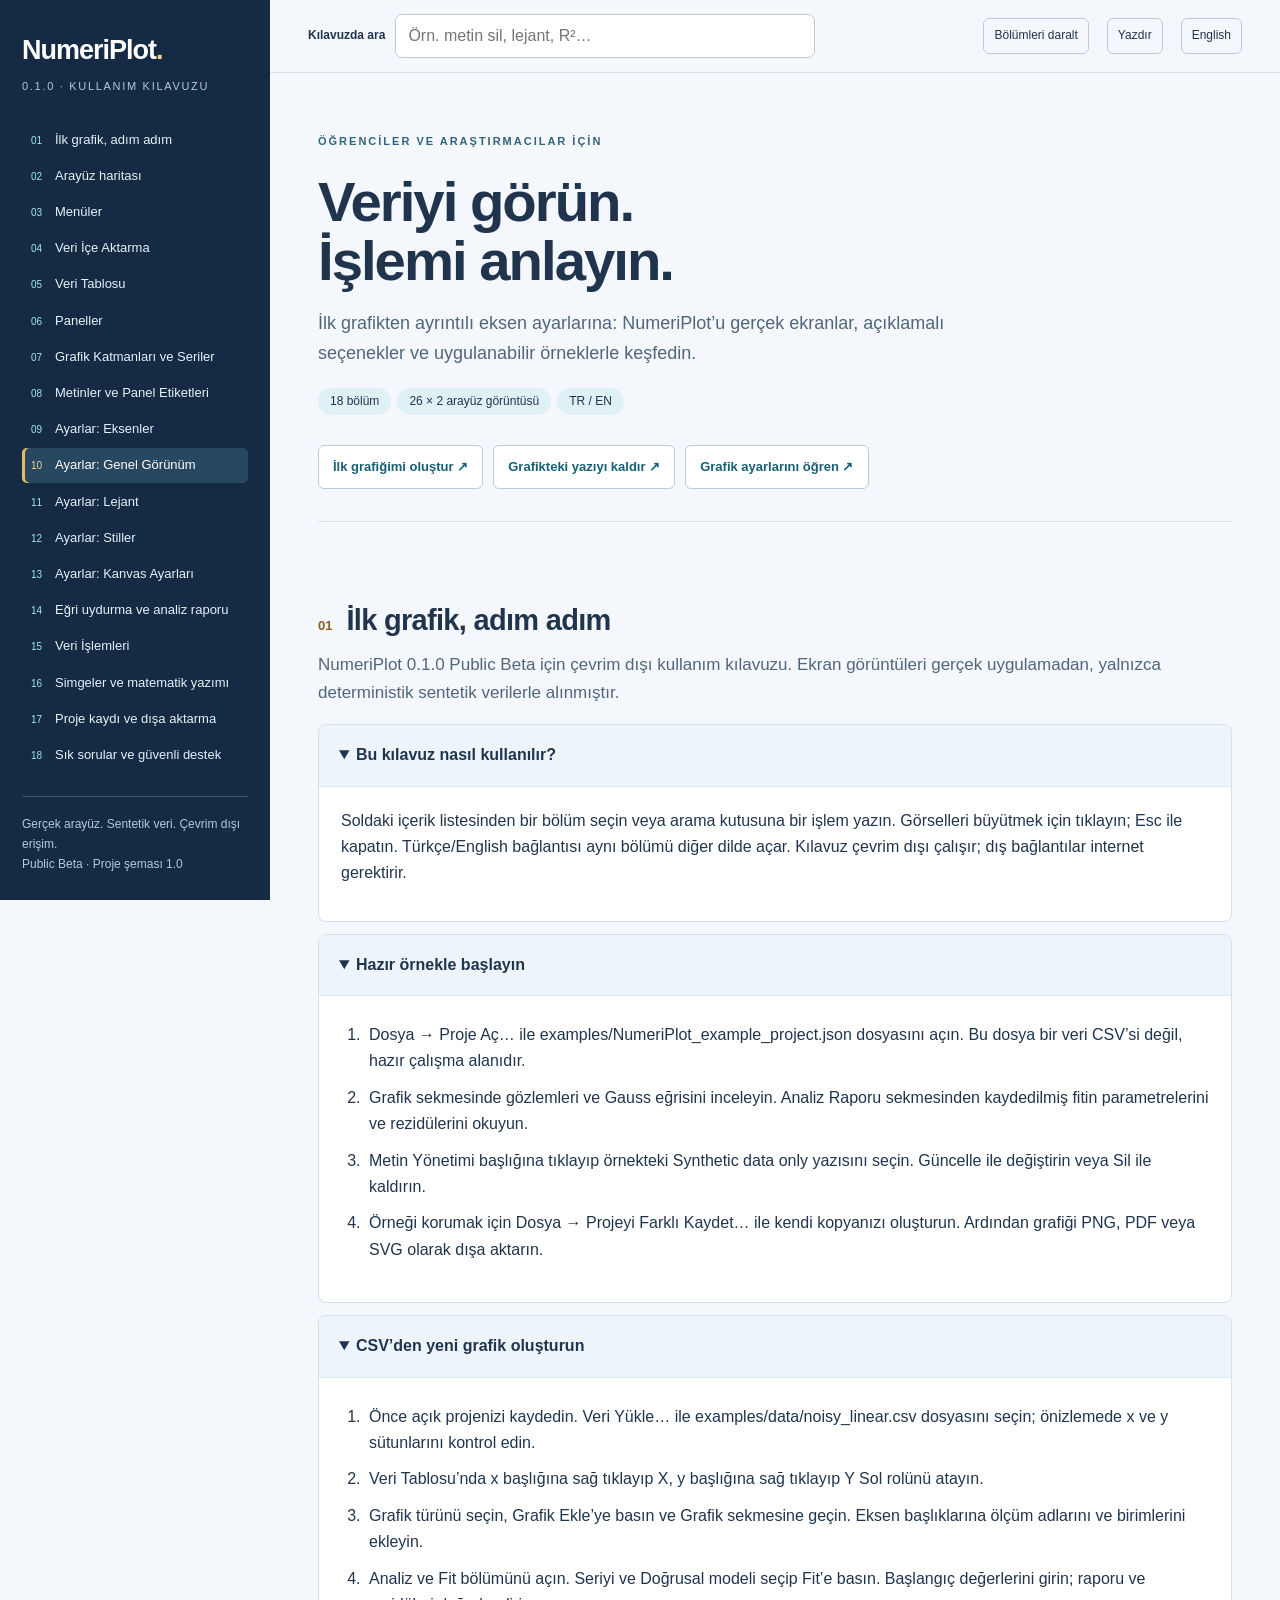
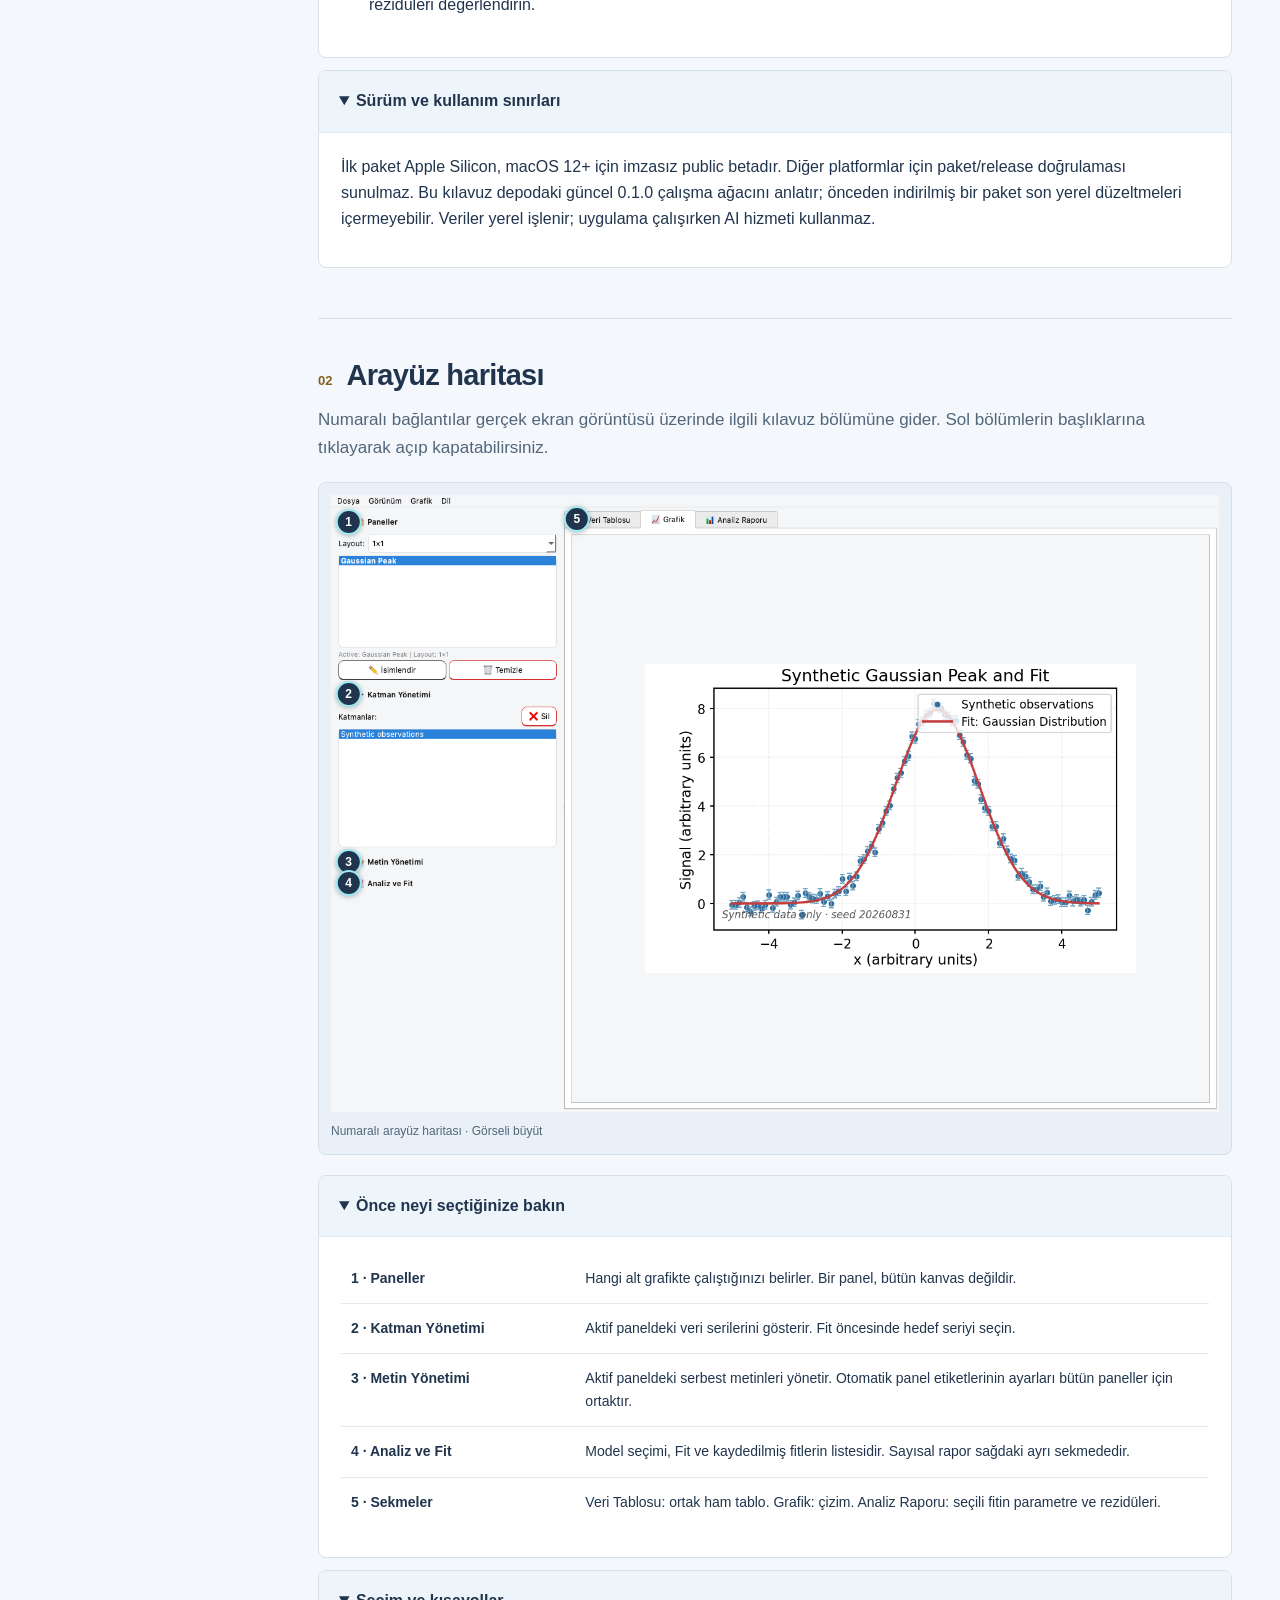
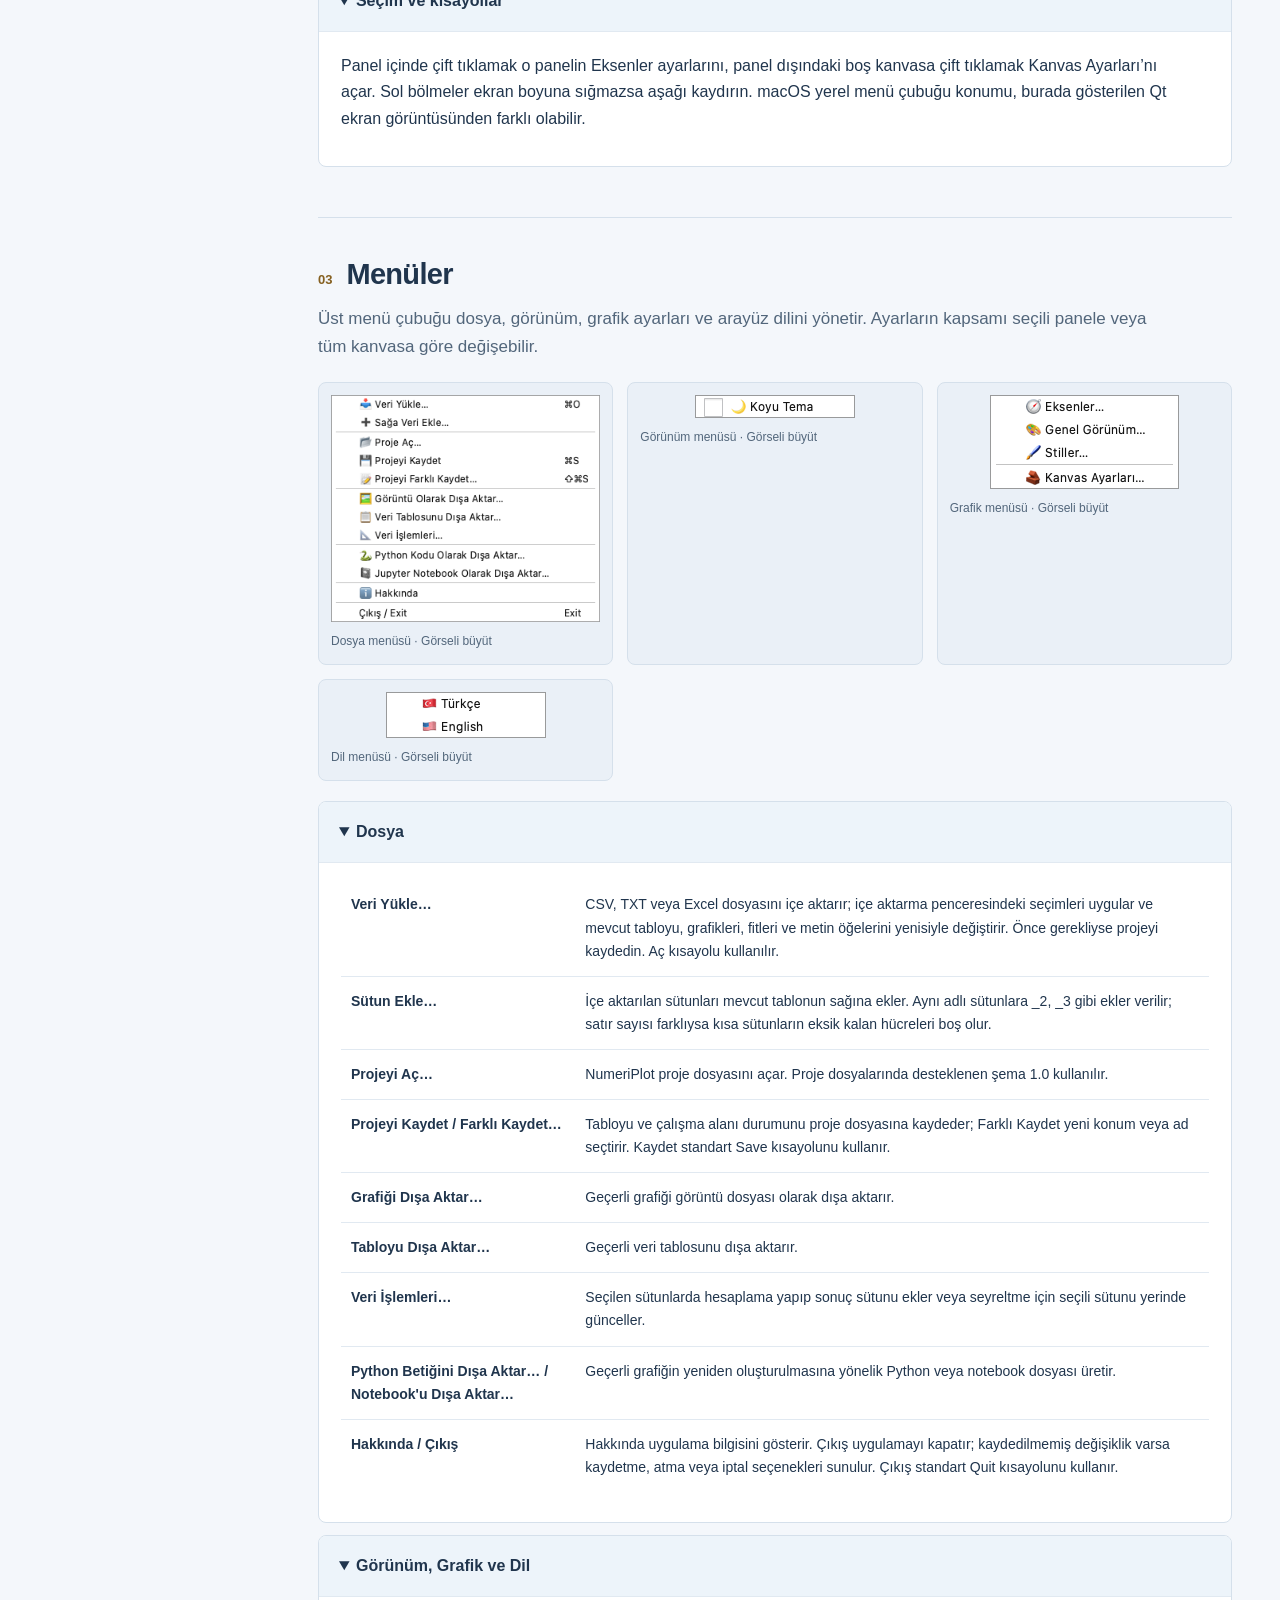
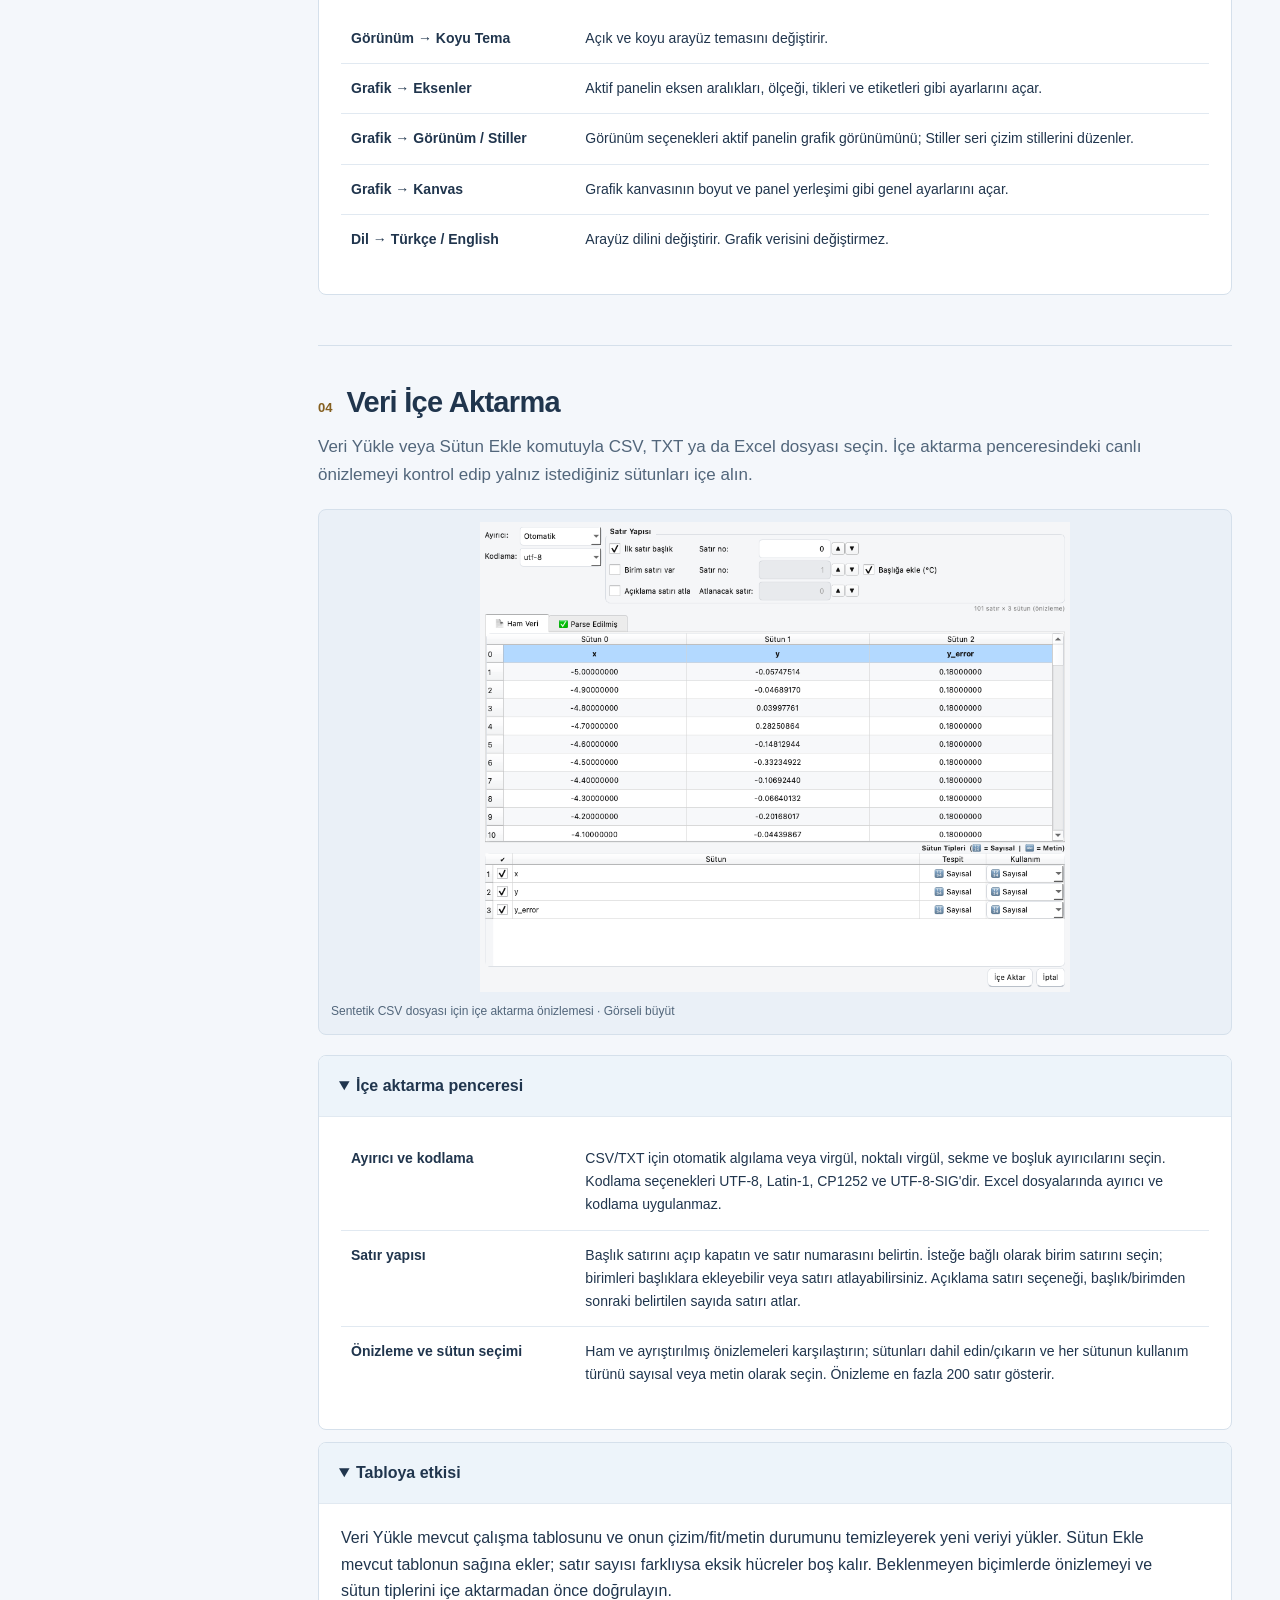
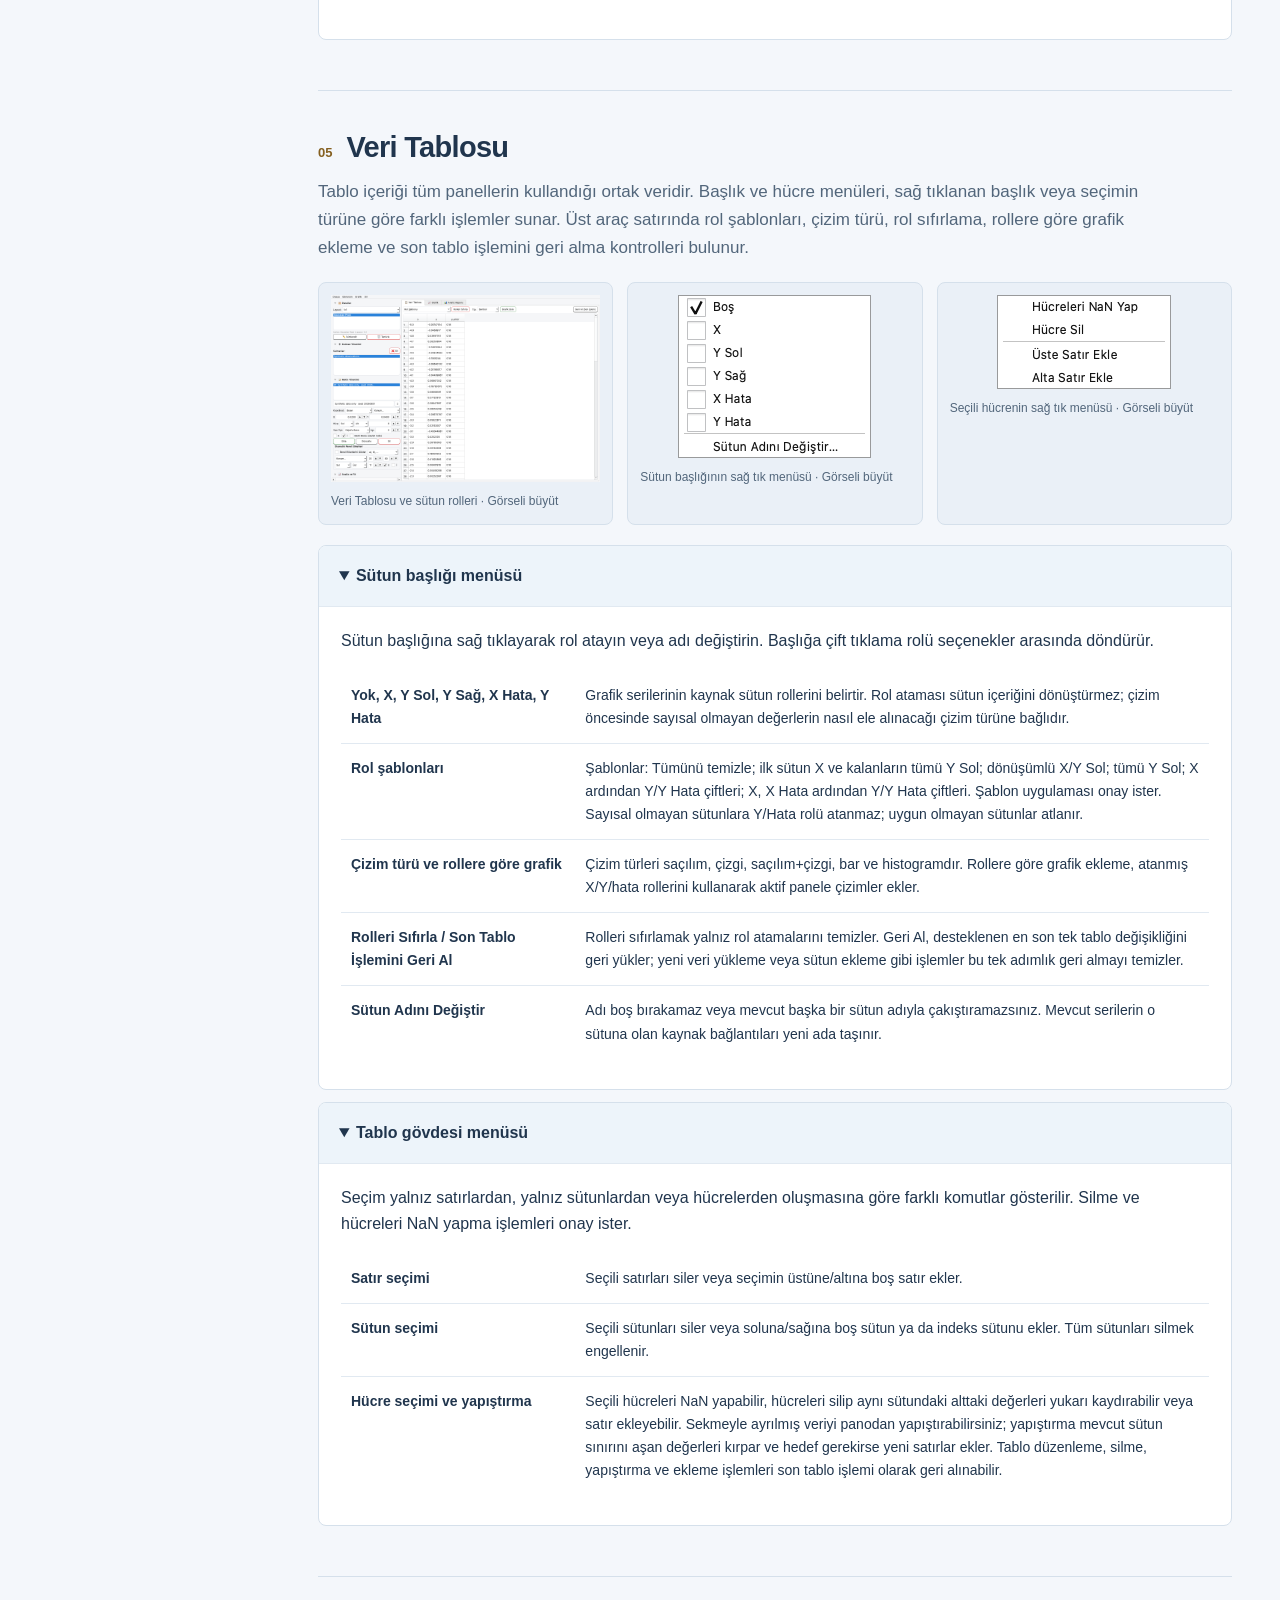
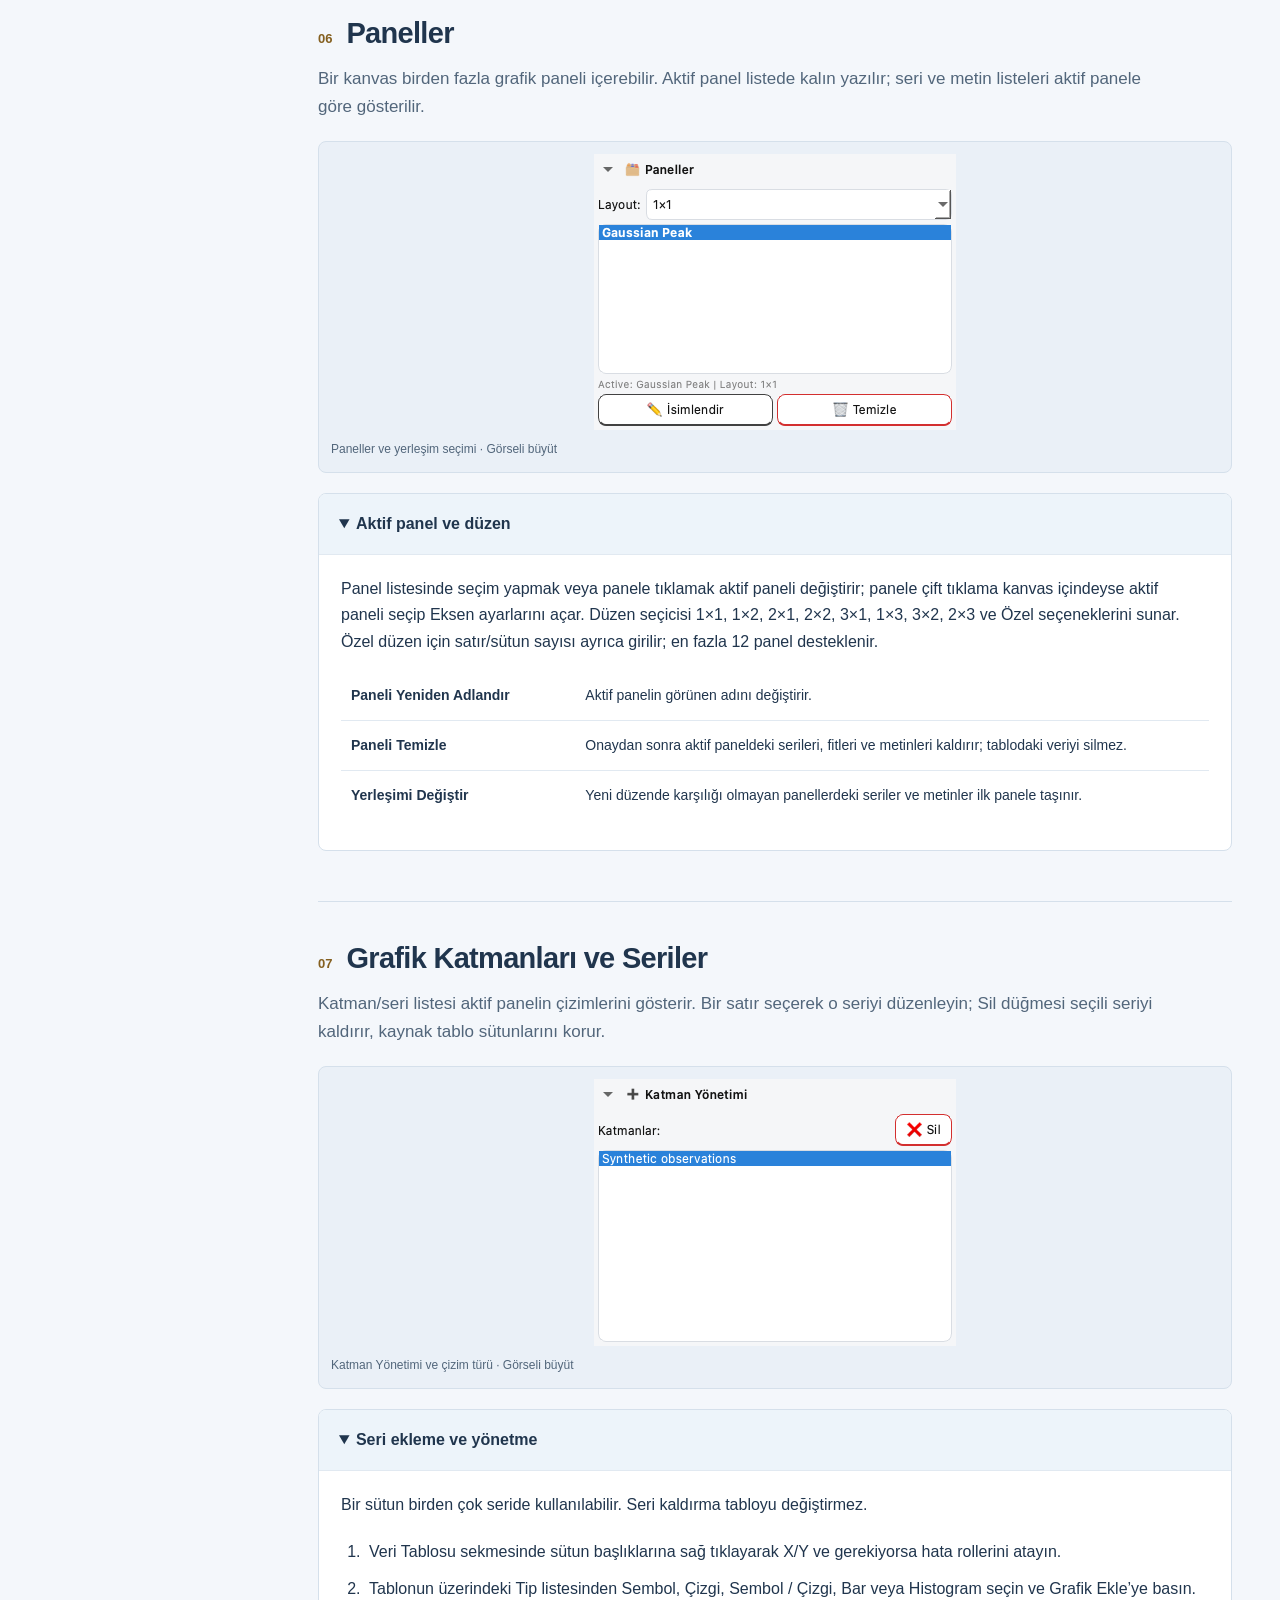
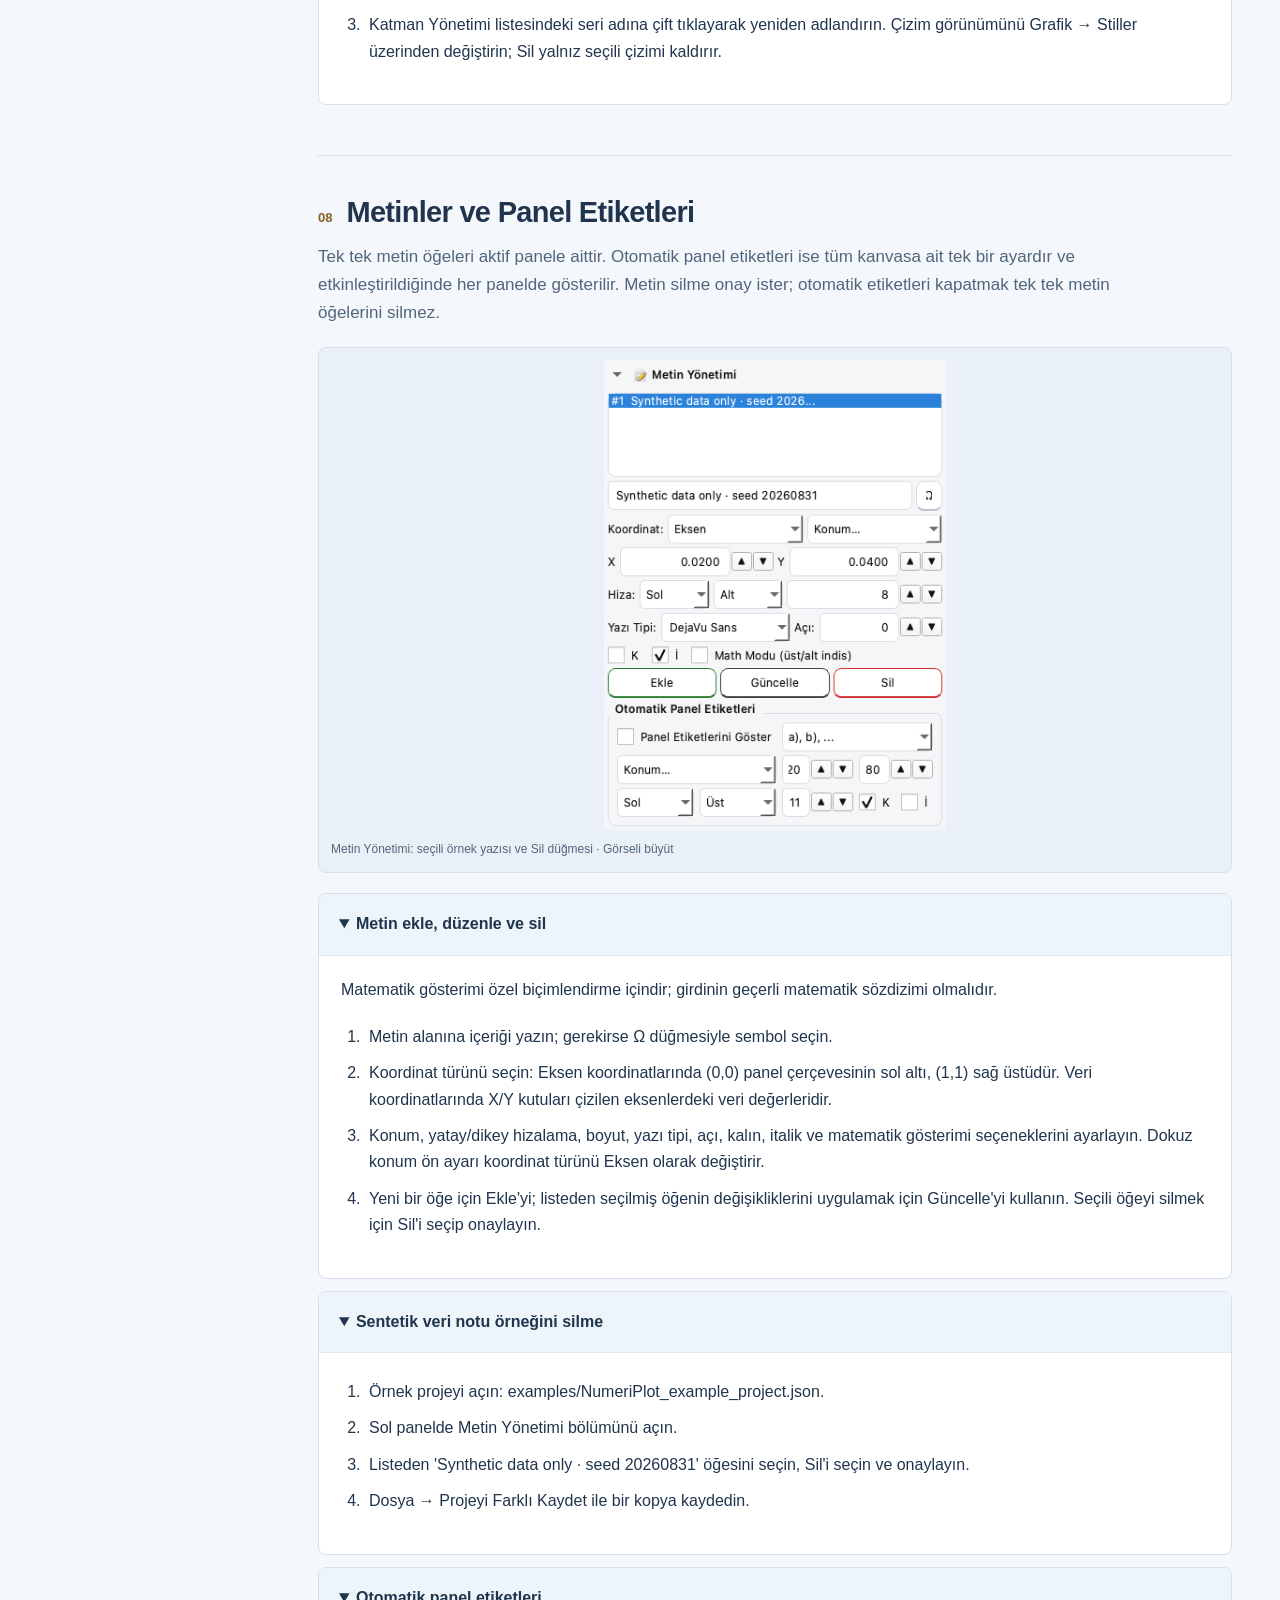
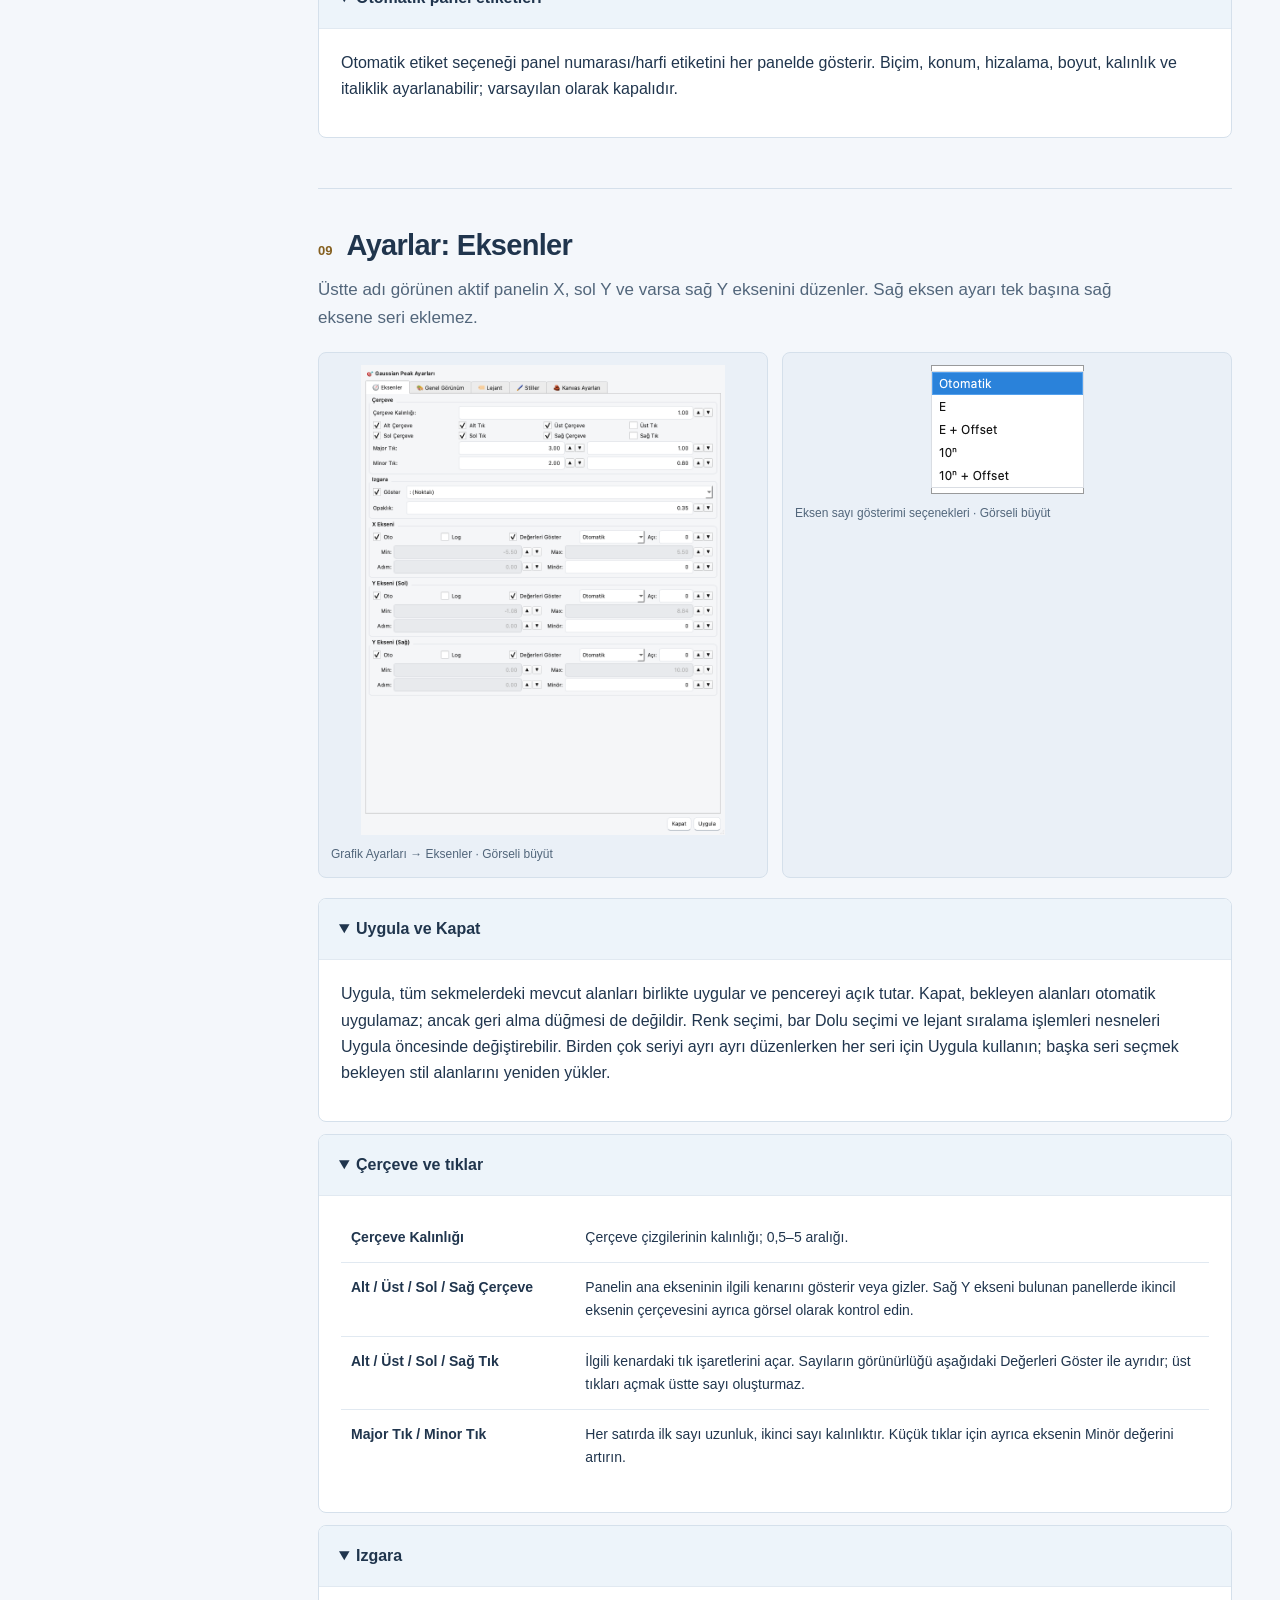
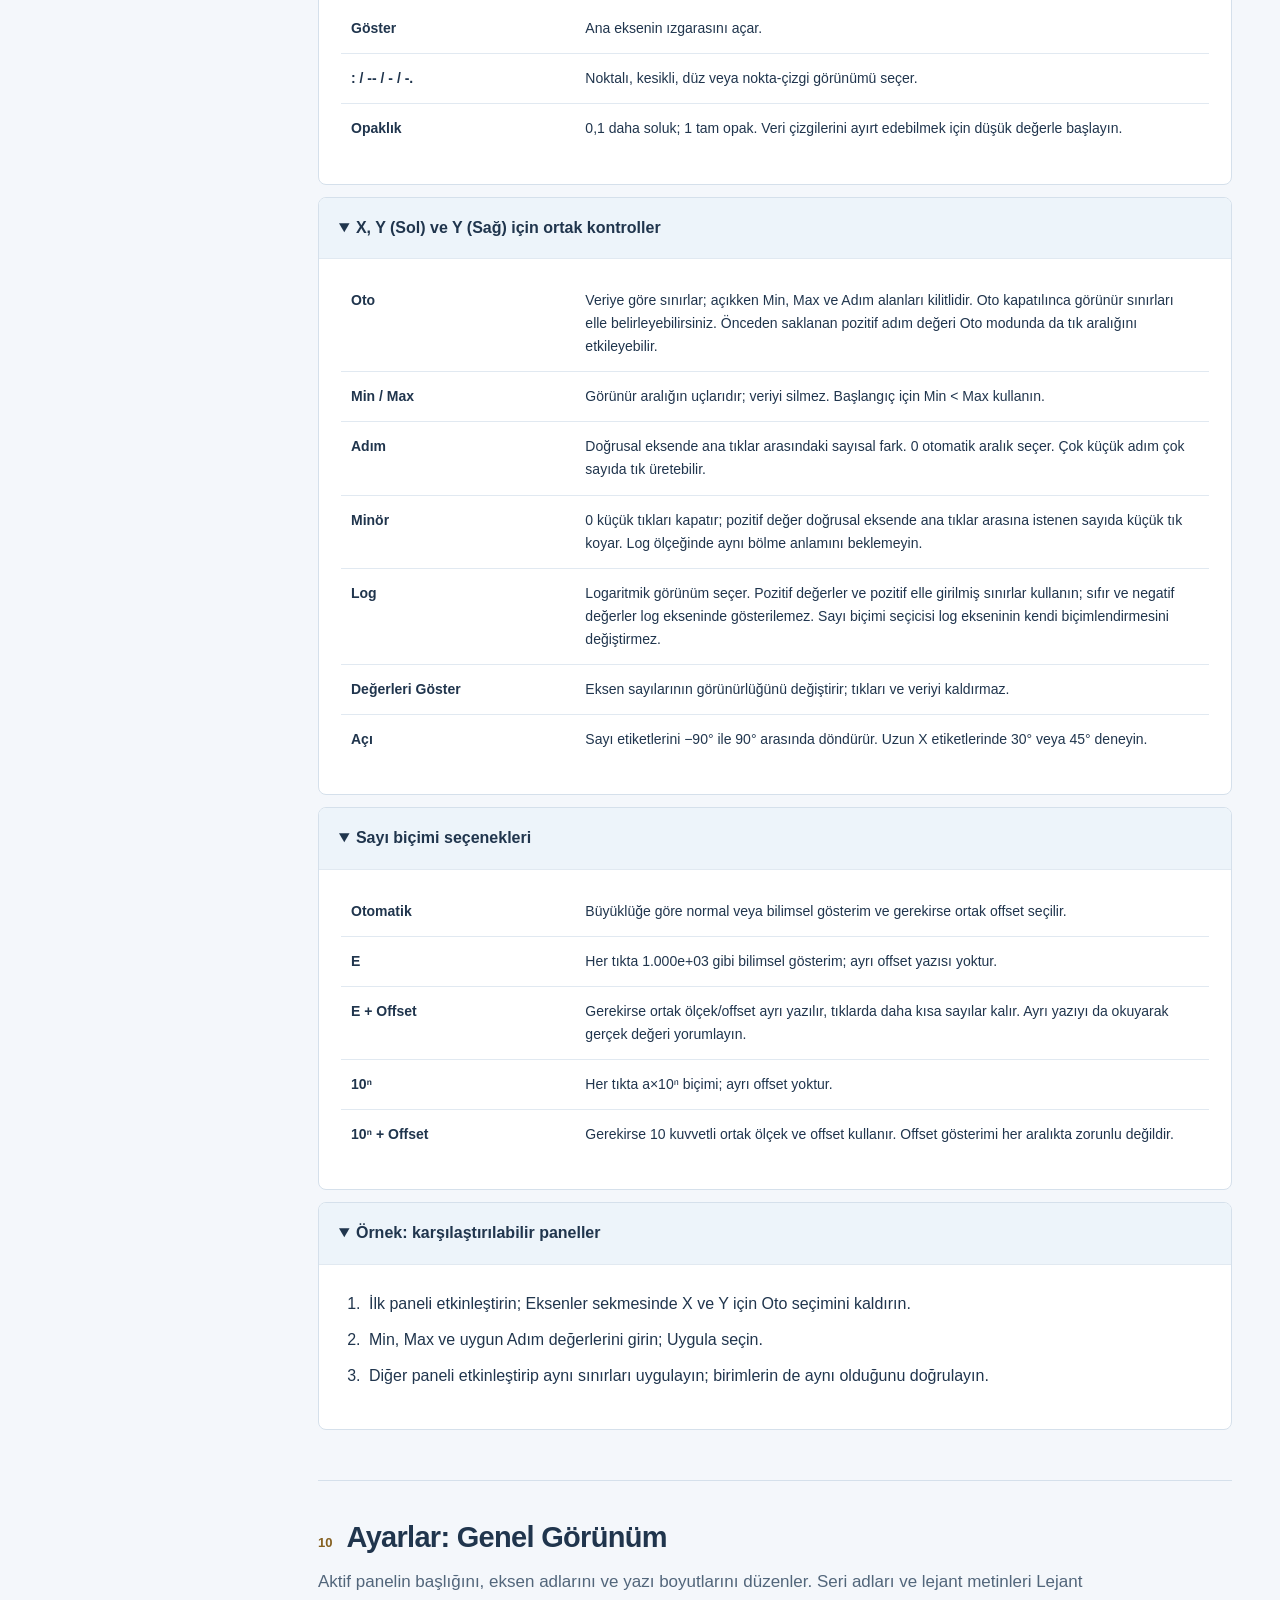
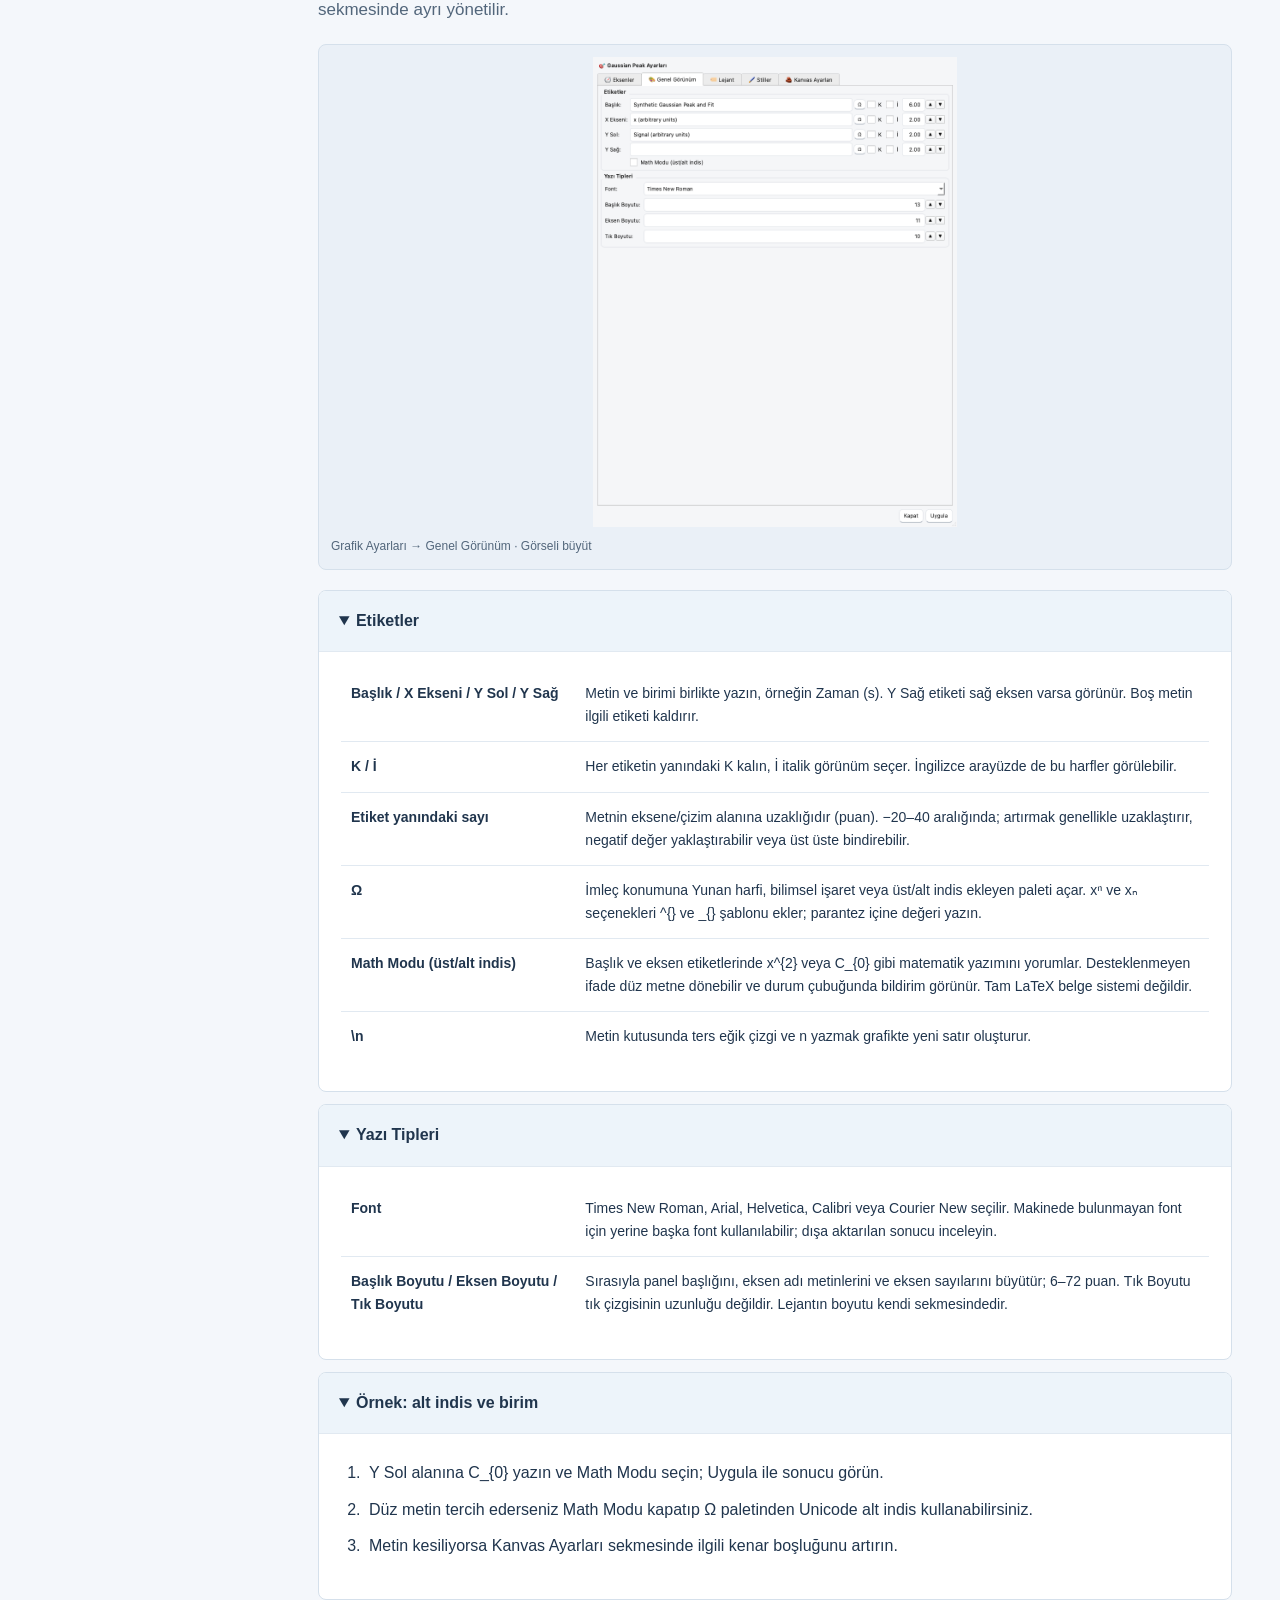
==== docs/guide/index.html @ 48561f3a "docs: add illustrated Turkish and English offline user guide Document menus, panels, plotting contro" ====
<!doctype html>
<html lang="tr"><head><meta charset="utf-8"><meta name="viewport" content="width=device-width,initial-scale=1"><meta name="description" content="NumeriPlot 0.1.0: Kullanım kılavuzu"><title>NumeriPlot · Kullanım kılavuzu</title><link rel="stylesheet" href="guide.css"><script src="guide.js" defer></script></head>
<body><a class="skip" href="#content">İçeriğe geç</a>
<aside class="sidebar" id="contents"><a class="brand" href="#start">NumeriPlot<span class="brand-dot">.</span></a><p class="edition">0.1.0 · Kullanım kılavuzu</p><nav aria-label="İçindekiler"><a href="#start"><span class="nav-num">01</span>İlk grafik, adım adım</a><a href="#overview"><span class="nav-num">02</span>Arayüz haritası</a><a href="#menus"><span class="nav-num">03</span>Menüler</a><a href="#import"><span class="nav-num">04</span>Veri İçe Aktarma</a><a href="#table"><span class="nav-num">05</span>Veri Tablosu</a><a href="#panels"><span class="nav-num">06</span>Paneller</a><a href="#layers"><span class="nav-num">07</span>Grafik Katmanları ve Seriler</a><a href="#text"><span class="nav-num">08</span>Metinler ve Panel Etiketleri</a><a href="#settings-axes"><span class="nav-num">09</span>Ayarlar: Eksenler</a><a href="#settings-appearance"><span class="nav-num">10</span>Ayarlar: Genel Görünüm</a><a href="#settings-legend"><span class="nav-num">11</span>Ayarlar: Lejant</a><a href="#settings-styles"><span class="nav-num">12</span>Ayarlar: Stiller</a><a href="#settings-canvas"><span class="nav-num">13</span>Ayarlar: Kanvas Ayarları</a><a href="#fit"><span class="nav-num">14</span>Eğri uydurma ve analiz raporu</a><a href="#data-operations"><span class="nav-num">15</span>Veri İşlemleri</a><a href="#symbols"><span class="nav-num">16</span>Simgeler ve matematik yazımı</a><a href="#save-export"><span class="nav-num">17</span>Proje kaydı ve dışa aktarma</a><a href="#troubleshooting"><span class="nav-num">18</span>Sık sorular ve güvenli destek</a></nav><p class="side-foot">Gerçek arayüz. Sentetik veri. Çevrim dışı erişim.<br>Public Beta · Proje şeması 1.0</p></aside>
<header class="topbar"><button class="mobile-menu" aria-controls="contents" aria-expanded="false">☰ <span class="sr">İçindekiler</span></button><div class="search-wrap"><label for="search">Kılavuzda ara</label><input id="search" type="search" placeholder="Örn. metin sil, lejant, R²…" autocomplete="off"></div><button class="expand" aria-expanded="true">Bölümleri daralt</button><button class="print">Yazdır</button><a class="language" data-page="en.html" href="en.html" hreflang="en">English</a></header>
<main id="content"><div class="hero"><span class="eyebrow">Öğrenciler ve araştırmacılar için</span><h1>Veriyi görün.<br>İşlemi anlayın.</h1><p>İlk grafikten ayrıntılı eksen ayarlarına: NumeriPlot’u gerçek ekranlar, açıklamalı seçenekler ve uygulanabilir örneklerle keşfedin.</p><span class="pill">18 bölüm</span><span class="pill">26 × 2 arayüz görüntüsü</span><span class="pill">TR / EN</span><div class="quicklinks"><a href="#start">İlk grafiğimi oluştur ↗</a><a href="#text">Grafikteki yazıyı kaldır ↗</a><a href="#settings-axes">Grafik ayarlarını öğren ↗</a></div></div>
<noscript><p class="note">Tüm içerik JavaScript olmadan okunabilir. Arama ve görsel büyütme için JavaScript gerekir.</p></noscript><p class="status" id="status" role="status" aria-live="polite"></p><p id="empty" class="empty" hidden>Eşleşme bulunamadı. Daha kısa bir sözcük deneyin veya aramayı temizleyin.</p>
<article class="section" id="start"><div class="section-head"><span class="section-number">01</span><h2>İlk grafik, adım adım</h2></div><p class="intro">NumeriPlot 0.1.0 Public Beta için çevrim dışı kullanım kılavuzu. Ekran görüntüleri gerçek uygulamadan, yalnızca deterministik sentetik verilerle alınmıştır.</p><details id="start-detail-1" open><summary>Bu kılavuz nasıl kullanılır?</summary><div class="block-body"><p>Soldaki içerik listesinden bir bölüm seçin veya arama kutusuna bir işlem yazın. Görselleri büyütmek için tıklayın; Esc ile kapatın. Türkçe/English bağlantısı aynı bölümü diğer dilde açar. Kılavuz çevrim dışı çalışır; dış bağlantılar internet gerektirir.</p></div></details><details id="start-detail-2" open><summary>Hazır örnekle başlayın</summary><div class="block-body"><ol><li>Dosya → Proje Aç… ile examples/NumeriPlot_example_project.json dosyasını açın. Bu dosya bir veri CSV’si değil, hazır çalışma alanıdır.</li><li>Grafik sekmesinde gözlemleri ve Gauss eğrisini inceleyin. Analiz Raporu sekmesinden kaydedilmiş fitin parametrelerini ve rezidülerini okuyun.</li><li>Metin Yönetimi başlığına tıklayıp örnekteki Synthetic data only yazısını seçin. Güncelle ile değiştirin veya Sil ile kaldırın.</li><li>Örneği korumak için Dosya → Projeyi Farklı Kaydet… ile kendi kopyanızı oluşturun. Ardından grafiği PNG, PDF veya SVG olarak dışa aktarın.</li></ol></div></details><details id="start-detail-3" open><summary>CSV’den yeni grafik oluşturun</summary><div class="block-body"><ol><li>Önce açık projenizi kaydedin. Veri Yükle… ile examples/data/noisy_linear.csv dosyasını seçin; önizlemede x ve y sütunlarını kontrol edin.</li><li>Veri Tablosu’nda x başlığına sağ tıklayıp X, y başlığına sağ tıklayıp Y Sol rolünü atayın.</li><li>Grafik türünü seçin, Grafik Ekle’ye basın ve Grafik sekmesine geçin. Eksen başlıklarına ölçüm adlarını ve birimlerini ekleyin.</li><li>Analiz ve Fit bölümünü açın. Seriyi ve Doğrusal modeli seçip Fit’e basın. Başlangıç değerlerini girin; raporu ve rezidüleri değerlendirin.</li></ol></div></details><details id="start-detail-4" open><summary>Sürüm ve kullanım sınırları</summary><div class="block-body"><p>İlk paket Apple Silicon, macOS 12+ için imzasız public betadır. Diğer platformlar için paket/release doğrulaması sunulmaz. Bu kılavuz depodaki güncel 0.1.0 çalışma ağacını anlatır; önceden indirilmiş bir paket son yerel düzeltmeleri içermeyebilir. Veriler yerel işlenir; uygulama çalışırken AI hizmeti kullanmaz.</p></div></details></article><article class="section" id="overview"><div class="section-head"><span class="section-number">02</span><h2>Arayüz haritası</h2></div><p class="intro">Numaralı bağlantılar gerçek ekran görüntüsü üzerinde ilgili kılavuz bölümüne gider. Sol bölümlerin başlıklarına tıklayarak açıp kapatabilirsiniz.</p><div class="gallery single"><figure><div class="image-wrap"><button class="image-button" aria-label="Görseli büyüt: Numaralı arayüz haritası"><img src="assets/overview-tr.png" width="1440" height="1000" alt="Numaralı arayüz haritası" loading="lazy"></button><a class="pin" href="#panels" style="left:1.111%;top:4.300%" aria-label="1: Paneller">1</a><a class="pin" href="#layers" style="left:1.111%;top:32.300%" aria-label="2: Grafik Katmanları ve Seriler">2</a><a class="pin" href="#text" style="left:1.111%;top:59.400%" aria-label="3: Metinler ve Panel Etiketleri">3</a><a class="pin" href="#fit" style="left:1.111%;top:62.900%" aria-label="4: Eğri uydurma ve analiz raporu">4</a><a class="pin" href="#table" style="left:26.806%;top:3.900%" aria-label="5: Veri Tablosu">5</a></div><figcaption>Numaralı arayüz haritası · Görseli büyüt</figcaption></figure></div><details id="overview-detail-1" open><summary>Önce neyi seçtiğinize bakın</summary><div class="block-body"><table><tbody><tr><th scope="row">1 · Paneller</th><td>Hangi alt grafikte çalıştığınızı belirler. Bir panel, bütün kanvas değildir.</td></tr><tr><th scope="row">2 · Katman Yönetimi</th><td>Aktif paneldeki veri serilerini gösterir. Fit öncesinde hedef seriyi seçin.</td></tr><tr><th scope="row">3 · Metin Yönetimi</th><td>Aktif paneldeki serbest metinleri yönetir. Otomatik panel etiketlerinin ayarları bütün paneller için ortaktır.</td></tr><tr><th scope="row">4 · Analiz ve Fit</th><td>Model seçimi, Fit ve kaydedilmiş fitlerin listesidir. Sayısal rapor sağdaki ayrı sekmededir.</td></tr><tr><th scope="row">5 · Sekmeler</th><td>Veri Tablosu: ortak ham tablo. Grafik: çizim. Analiz Raporu: seçili fitin parametre ve rezidüleri.</td></tr></tbody></table></div></details><details id="overview-detail-2" open><summary>Seçim ve kısayollar</summary><div class="block-body"><p>Panel içinde çift tıklamak o panelin Eksenler ayarlarını, panel dışındaki boş kanvasa çift tıklamak Kanvas Ayarları’nı açar. Sol bölmeler ekran boyuna sığmazsa aşağı kaydırın. macOS yerel menü çubuğu konumu, burada gösterilen Qt ekran görüntüsünden farklı olabilir.</p></div></details></article><article class="section" id="menus"><div class="section-head"><span class="section-number">03</span><h2>Menüler</h2></div><p class="intro">Üst menü çubuğu dosya, görünüm, grafik ayarları ve arayüz dilini yönetir. Ayarların kapsamı seçili panele veya tüm kanvasa göre değişebilir.</p><div class="gallery"><figure><div class="image-wrap"><button class="image-button" aria-label="Görseli büyüt: Dosya menüsü"><img src="assets/menus-file-tr.png" width="338" height="286" alt="Dosya menüsü" loading="lazy"></button></div><figcaption>Dosya menüsü · Görseli büyüt</figcaption></figure><figure><div class="image-wrap"><button class="image-button" aria-label="Görseli büyüt: Görünüm menüsü"><img src="assets/menus-view-tr.png" width="160" height="23" alt="Görünüm menüsü" loading="lazy"></button></div><figcaption>Görünüm menüsü · Görseli büyüt</figcaption></figure><figure><div class="image-wrap"><button class="image-button" aria-label="Görseli büyüt: Grafik menüsü"><img src="assets/menus-plot-tr.png" width="189" height="94" alt="Grafik menüsü" loading="lazy"></button></div><figcaption>Grafik menüsü · Görseli büyüt</figcaption></figure><figure><div class="image-wrap"><button class="image-button" aria-label="Görseli büyüt: Dil menüsü"><img src="assets/menus-language-tr.png" width="160" height="46" alt="Dil menüsü" loading="lazy"></button></div><figcaption>Dil menüsü · Görseli büyüt</figcaption></figure></div><details id="menus-detail-1" open><summary>Dosya</summary><div class="block-body"><table><tbody><tr><th scope="row">Veri Yükle…</th><td>CSV, TXT veya Excel dosyasını içe aktarır; içe aktarma penceresindeki seçimleri uygular ve mevcut tabloyu, grafikleri, fitleri ve metin öğelerini yenisiyle değiştirir. Önce gerekliyse projeyi kaydedin. Aç kısayolu kullanılır.</td></tr><tr><th scope="row">Sütun Ekle…</th><td>İçe aktarılan sütunları mevcut tablonun sağına ekler. Aynı adlı sütunlara _2, _3 gibi ekler verilir; satır sayısı farklıysa kısa sütunların eksik kalan hücreleri boş olur.</td></tr><tr><th scope="row">Projeyi Aç…</th><td>NumeriPlot proje dosyasını açar. Proje dosyalarında desteklenen şema 1.0 kullanılır.</td></tr><tr><th scope="row">Projeyi Kaydet / Farklı Kaydet…</th><td>Tabloyu ve çalışma alanı durumunu proje dosyasına kaydeder; Farklı Kaydet yeni konum veya ad seçtirir. Kaydet standart Save kısayolunu kullanır.</td></tr><tr><th scope="row">Grafiği Dışa Aktar…</th><td>Geçerli grafiği görüntü dosyası olarak dışa aktarır.</td></tr><tr><th scope="row">Tabloyu Dışa Aktar…</th><td>Geçerli veri tablosunu dışa aktarır.</td></tr><tr><th scope="row">Veri İşlemleri…</th><td>Seçilen sütunlarda hesaplama yapıp sonuç sütunu ekler veya seyreltme için seçili sütunu yerinde günceller.</td></tr><tr><th scope="row">Python Betiğini Dışa Aktar… / Notebook&#x27;u Dışa Aktar…</th><td>Geçerli grafiğin yeniden oluşturulmasına yönelik Python veya notebook dosyası üretir.</td></tr><tr><th scope="row">Hakkında / Çıkış</th><td>Hakkında uygulama bilgisini gösterir. Çıkış uygulamayı kapatır; kaydedilmemiş değişiklik varsa kaydetme, atma veya iptal seçenekleri sunulur. Çıkış standart Quit kısayolunu kullanır.</td></tr></tbody></table></div></details><details id="menus-detail-2" open><summary>Görünüm, Grafik ve Dil</summary><div class="block-body"><table><tbody><tr><th scope="row">Görünüm → Koyu Tema</th><td>Açık ve koyu arayüz temasını değiştirir.</td></tr><tr><th scope="row">Grafik → Eksenler</th><td>Aktif panelin eksen aralıkları, ölçeği, tikleri ve etiketleri gibi ayarlarını açar.</td></tr><tr><th scope="row">Grafik → Görünüm / Stiller</th><td>Görünüm seçenekleri aktif panelin grafik görünümünü; Stiller seri çizim stillerini düzenler.</td></tr><tr><th scope="row">Grafik → Kanvas</th><td>Grafik kanvasının boyut ve panel yerleşimi gibi genel ayarlarını açar.</td></tr><tr><th scope="row">Dil → Türkçe / English</th><td>Arayüz dilini değiştirir. Grafik verisini değiştirmez.</td></tr></tbody></table></div></details></article><article class="section" id="import"><div class="section-head"><span class="section-number">04</span><h2>Veri İçe Aktarma</h2></div><p class="intro">Veri Yükle veya Sütun Ekle komutuyla CSV, TXT ya da Excel dosyası seçin. İçe aktarma penceresindeki canlı önizlemeyi kontrol edip yalnız istediğiniz sütunları içe alın.</p><div class="gallery"><figure><div class="image-wrap"><button class="image-button" aria-label="Görseli büyüt: Sentetik CSV dosyası için içe aktarma önizlemesi"><img src="assets/import-tr.png" width="980" height="780" alt="Sentetik CSV dosyası için içe aktarma önizlemesi" loading="lazy"></button></div><figcaption>Sentetik CSV dosyası için içe aktarma önizlemesi · Görseli büyüt</figcaption></figure></div><details id="import-detail-1" open><summary>İçe aktarma penceresi</summary><div class="block-body"><table><tbody><tr><th scope="row">Ayırıcı ve kodlama</th><td>CSV/TXT için otomatik algılama veya virgül, noktalı virgül, sekme ve boşluk ayırıcılarını seçin. Kodlama seçenekleri UTF-8, Latin-1, CP1252 ve UTF-8-SIG&#x27;dir. Excel dosyalarında ayırıcı ve kodlama uygulanmaz.</td></tr><tr><th scope="row">Satır yapısı</th><td>Başlık satırını açıp kapatın ve satır numarasını belirtin. İsteğe bağlı olarak birim satırını seçin; birimleri başlıklara ekleyebilir veya satırı atlayabilirsiniz. Açıklama satırı seçeneği, başlık/birimden sonraki belirtilen sayıda satırı atlar.</td></tr><tr><th scope="row">Önizleme ve sütun seçimi</th><td>Ham ve ayrıştırılmış önizlemeleri karşılaştırın; sütunları dahil edin/çıkarın ve her sütunun kullanım türünü sayısal veya metin olarak seçin. Önizleme en fazla 200 satır gösterir.</td></tr></tbody></table></div></details><details id="import-detail-2" open><summary>Tabloya etkisi</summary><div class="block-body"><p>Veri Yükle mevcut çalışma tablosunu ve onun çizim/fit/metin durumunu temizleyerek yeni veriyi yükler. Sütun Ekle mevcut tablonun sağına ekler; satır sayısı farklıysa eksik hücreler boş kalır. Beklenmeyen biçimlerde önizlemeyi ve sütun tiplerini içe aktarmadan önce doğrulayın.</p></div></details></article><article class="section" id="table"><div class="section-head"><span class="section-number">05</span><h2>Veri Tablosu</h2></div><p class="intro">Tablo içeriği tüm panellerin kullandığı ortak veridir. Başlık ve hücre menüleri, sağ tıklanan başlık veya seçimin türüne göre farklı işlemler sunar. Üst araç satırında rol şablonları, çizim türü, rol sıfırlama, rollere göre grafik ekleme ve son tablo işlemini geri alma kontrolleri bulunur.</p><div class="gallery"><figure><div class="image-wrap"><button class="image-button" aria-label="Görseli büyüt: Veri Tablosu ve sütun rolleri"><img src="assets/table-tr.png" width="1440" height="1000" alt="Veri Tablosu ve sütun rolleri" loading="lazy"></button></div><figcaption>Veri Tablosu ve sütun rolleri · Görseli büyüt</figcaption></figure><figure><div class="image-wrap"><button class="image-button" aria-label="Görseli büyüt: Sütun başlığının sağ tık menüsü"><img src="assets/table-roles-tr.png" width="193" height="163" alt="Sütun başlığının sağ tık menüsü" loading="lazy"></button></div><figcaption>Sütun başlığının sağ tık menüsü · Görseli büyüt</figcaption></figure><figure><div class="image-wrap"><button class="image-button" aria-label="Görseli büyüt: Seçili hücrenin sağ tık menüsü"><img src="assets/table-context-tr.png" width="174" height="94" alt="Seçili hücrenin sağ tık menüsü" loading="lazy"></button></div><figcaption>Seçili hücrenin sağ tık menüsü · Görseli büyüt</figcaption></figure></div><details id="table-detail-1" open><summary>Sütun başlığı menüsü</summary><div class="block-body"><p>Sütun başlığına sağ tıklayarak rol atayın veya adı değiştirin. Başlığa çift tıklama rolü seçenekler arasında döndürür.</p><table><tbody><tr><th scope="row">Yok, X, Y Sol, Y Sağ, X Hata, Y Hata</th><td>Grafik serilerinin kaynak sütun rollerini belirtir. Rol ataması sütun içeriğini dönüştürmez; çizim öncesinde sayısal olmayan değerlerin nasıl ele alınacağı çizim türüne bağlıdır.</td></tr><tr><th scope="row">Rol şablonları</th><td>Şablonlar: Tümünü temizle; ilk sütun X ve kalanların tümü Y Sol; dönüşümlü X/Y Sol; tümü Y Sol; X ardından Y/Y Hata çiftleri; X, X Hata ardından Y/Y Hata çiftleri. Şablon uygulaması onay ister. Sayısal olmayan sütunlara Y/Hata rolü atanmaz; uygun olmayan sütunlar atlanır.</td></tr><tr><th scope="row">Çizim türü ve rollere göre grafik</th><td>Çizim türleri saçılım, çizgi, saçılım+çizgi, bar ve histogramdır. Rollere göre grafik ekleme, atanmış X/Y/hata rollerini kullanarak aktif panele çizimler ekler.</td></tr><tr><th scope="row">Rolleri Sıfırla / Son Tablo İşlemini Geri Al</th><td>Rolleri sıfırlamak yalnız rol atamalarını temizler. Geri Al, desteklenen en son tek tablo değişikliğini geri yükler; yeni veri yükleme veya sütun ekleme gibi işlemler bu tek adımlık geri almayı temizler.</td></tr><tr><th scope="row">Sütun Adını Değiştir</th><td>Adı boş bırakamaz veya mevcut başka bir sütun adıyla çakıştıramazsınız. Mevcut serilerin o sütuna olan kaynak bağlantıları yeni ada taşınır.</td></tr></tbody></table></div></details><details id="table-detail-2" open><summary>Tablo gövdesi menüsü</summary><div class="block-body"><p>Seçim yalnız satırlardan, yalnız sütunlardan veya hücrelerden oluşmasına göre farklı komutlar gösterilir. Silme ve hücreleri NaN yapma işlemleri onay ister.</p><table><tbody><tr><th scope="row">Satır seçimi</th><td>Seçili satırları siler veya seçimin üstüne/altına boş satır ekler.</td></tr><tr><th scope="row">Sütun seçimi</th><td>Seçili sütunları siler veya soluna/sağına boş sütun ya da indeks sütunu ekler. Tüm sütunları silmek engellenir.</td></tr><tr><th scope="row">Hücre seçimi ve yapıştırma</th><td>Seçili hücreleri NaN yapabilir, hücreleri silip aynı sütundaki alttaki değerleri yukarı kaydırabilir veya satır ekleyebilir. Sekmeyle ayrılmış veriyi panodan yapıştırabilirsiniz; yapıştırma mevcut sütun sınırını aşan değerleri kırpar ve hedef gerekirse yeni satırlar ekler. Tablo düzenleme, silme, yapıştırma ve ekleme işlemleri son tablo işlemi olarak geri alınabilir.</td></tr></tbody></table></div></details></article><article class="section" id="panels"><div class="section-head"><span class="section-number">06</span><h2>Paneller</h2></div><p class="intro">Bir kanvas birden fazla grafik paneli içerebilir. Aktif panel listede kalın yazılır; seri ve metin listeleri aktif panele göre gösterilir.</p><div class="gallery"><figure><div class="image-wrap"><button class="image-button" aria-label="Görseli büyüt: Paneller ve yerleşim seçimi"><img src="assets/panels-tr.png" width="362" height="276" alt="Paneller ve yerleşim seçimi" loading="lazy"></button></div><figcaption>Paneller ve yerleşim seçimi · Görseli büyüt</figcaption></figure></div><details id="panels-detail-1" open><summary>Aktif panel ve düzen</summary><div class="block-body"><p>Panel listesinde seçim yapmak veya panele tıklamak aktif paneli değiştirir; panele çift tıklama kanvas içindeyse aktif paneli seçip Eksen ayarlarını açar. Düzen seçicisi 1×1, 1×2, 2×1, 2×2, 3×1, 1×3, 3×2, 2×3 ve Özel seçeneklerini sunar. Özel düzen için satır/sütun sayısı ayrıca girilir; en fazla 12 panel desteklenir.</p><table><tbody><tr><th scope="row">Paneli Yeniden Adlandır</th><td>Aktif panelin görünen adını değiştirir.</td></tr><tr><th scope="row">Paneli Temizle</th><td>Onaydan sonra aktif paneldeki serileri, fitleri ve metinleri kaldırır; tablodaki veriyi silmez.</td></tr><tr><th scope="row">Yerleşimi Değiştir</th><td>Yeni düzende karşılığı olmayan panellerdeki seriler ve metinler ilk panele taşınır.</td></tr></tbody></table></div></details></article><article class="section" id="layers"><div class="section-head"><span class="section-number">07</span><h2>Grafik Katmanları ve Seriler</h2></div><p class="intro">Katman/seri listesi aktif panelin çizimlerini gösterir. Bir satır seçerek o seriyi düzenleyin; Sil düğmesi seçili seriyi kaldırır, kaynak tablo sütunlarını korur.</p><div class="gallery"><figure><div class="image-wrap"><button class="image-button" aria-label="Görseli büyüt: Katman Yönetimi ve çizim türü"><img src="assets/layers-tr.png" width="362" height="267" alt="Katman Yönetimi ve çizim türü" loading="lazy"></button></div><figcaption>Katman Yönetimi ve çizim türü · Görseli büyüt</figcaption></figure></div><details id="layers-detail-1" open><summary>Seri ekleme ve yönetme</summary><div class="block-body"><p>Bir sütun birden çok seride kullanılabilir. Seri kaldırma tabloyu değiştirmez.</p><ol><li>Veri Tablosu sekmesinde sütun başlıklarına sağ tıklayarak X/Y ve gerekiyorsa hata rollerini atayın.</li><li>Tablonun üzerindeki Tip listesinden Sembol, Çizgi, Sembol / Çizgi, Bar veya Histogram seçin ve Grafik Ekle’ye basın.</li><li>Katman Yönetimi listesindeki seri adına çift tıklayarak yeniden adlandırın. Çizim görünümünü Grafik → Stiller üzerinden değiştirin; Sil yalnız seçili çizimi kaldırır.</li></ol></div></details></article><article class="section" id="text"><div class="section-head"><span class="section-number">08</span><h2>Metinler ve Panel Etiketleri</h2></div><p class="intro">Tek tek metin öğeleri aktif panele aittir. Otomatik panel etiketleri ise tüm kanvasa ait tek bir ayardır ve etkinleştirildiğinde her panelde gösterilir. Metin silme onay ister; otomatik etiketleri kapatmak tek tek metin öğelerini silmez.</p><div class="gallery"><figure><div class="image-wrap"><button class="image-button" aria-label="Görseli büyüt: Metin Yönetimi: seçili örnek yazısı ve Sil düğmesi"><img src="assets/text-tr.png" width="365" height="502" alt="Metin Yönetimi: seçili örnek yazısı ve Sil düğmesi" loading="lazy"></button></div><figcaption>Metin Yönetimi: seçili örnek yazısı ve Sil düğmesi · Görseli büyüt</figcaption></figure></div><details id="text-detail-1" open><summary>Metin ekle, düzenle ve sil</summary><div class="block-body"><p>Matematik gösterimi özel biçimlendirme içindir; girdinin geçerli matematik sözdizimi olmalıdır.</p><ol><li>Metin alanına içeriği yazın; gerekirse Ω düğmesiyle sembol seçin.</li><li>Koordinat türünü seçin: Eksen koordinatlarında (0,0) panel çerçevesinin sol altı, (1,1) sağ üstüdür. Veri koordinatlarında X/Y kutuları çizilen eksenlerdeki veri değerleridir.</li><li>Konum, yatay/dikey hizalama, boyut, yazı tipi, açı, kalın, italik ve matematik gösterimi seçeneklerini ayarlayın. Dokuz konum ön ayarı koordinat türünü Eksen olarak değiştirir.</li><li>Yeni bir öğe için Ekle&#x27;yi; listeden seçilmiş öğenin değişikliklerini uygulamak için Güncelle&#x27;yi kullanın. Seçili öğeyi silmek için Sil&#x27;i seçip onaylayın.</li></ol></div></details><details id="text-detail-2" open><summary>Sentetik veri notu örneğini silme</summary><div class="block-body"><ol><li>Örnek projeyi açın: examples/NumeriPlot_example_project.json.</li><li>Sol panelde Metin Yönetimi bölümünü açın.</li><li>Listeden &#x27;Synthetic data only · seed 20260831&#x27; öğesini seçin, Sil&#x27;i seçin ve onaylayın.</li><li>Dosya → Projeyi Farklı Kaydet ile bir kopya kaydedin.</li></ol></div></details><details id="text-detail-3" open><summary>Otomatik panel etiketleri</summary><div class="block-body"><p>Otomatik etiket seçeneği panel numarası/harfi etiketini her panelde gösterir. Biçim, konum, hizalama, boyut, kalınlık ve italiklik ayarlanabilir; varsayılan olarak kapalıdır.</p></div></details></article><article class="section" id="settings-axes"><div class="section-head"><span class="section-number">09</span><h2>Ayarlar: Eksenler</h2></div><p class="intro">Üstte adı görünen aktif panelin X, sol Y ve varsa sağ Y eksenini düzenler. Sağ eksen ayarı tek başına sağ eksene seri eklemez.</p><div class="gallery"><figure><div class="image-wrap"><button class="image-button" aria-label="Görseli büyüt: Grafik Ayarları → Eksenler"><img src="assets/settings-axes-tr.png" width="850" height="1100" alt="Grafik Ayarları → Eksenler" loading="lazy"></button></div><figcaption>Grafik Ayarları → Eksenler · Görseli büyüt</figcaption></figure><figure><div class="image-wrap"><button class="image-button" aria-label="Görseli büyüt: Eksen sayı gösterimi seçenekleri"><img src="assets/notation-options-tr.png" width="153" height="129" alt="Eksen sayı gösterimi seçenekleri" loading="lazy"></button></div><figcaption>Eksen sayı gösterimi seçenekleri · Görseli büyüt</figcaption></figure></div><details id="settings-axes-detail-1" open><summary>Uygula ve Kapat</summary><div class="block-body"><p>Uygula, tüm sekmelerdeki mevcut alanları birlikte uygular ve pencereyi açık tutar. Kapat, bekleyen alanları otomatik uygulamaz; ancak geri alma düğmesi de değildir. Renk seçimi, bar Dolu seçimi ve lejant sıralama işlemleri nesneleri Uygula öncesinde değiştirebilir. Birden çok seriyi ayrı ayrı düzenlerken her seri için Uygula kullanın; başka seri seçmek bekleyen stil alanlarını yeniden yükler.</p></div></details><details id="settings-axes-detail-2" open><summary>Çerçeve ve tıklar</summary><div class="block-body"><table><tbody><tr><th scope="row">Çerçeve Kalınlığı</th><td>Çerçeve çizgilerinin kalınlığı; 0,5–5 aralığı.</td></tr><tr><th scope="row">Alt / Üst / Sol / Sağ Çerçeve</th><td>Panelin ana ekseninin ilgili kenarını gösterir veya gizler. Sağ Y ekseni bulunan panellerde ikincil eksenin çerçevesini ayrıca görsel olarak kontrol edin.</td></tr><tr><th scope="row">Alt / Üst / Sol / Sağ Tık</th><td>İlgili kenardaki tık işaretlerini açar. Sayıların görünürlüğü aşağıdaki Değerleri Göster ile ayrıdır; üst tıkları açmak üstte sayı oluşturmaz.</td></tr><tr><th scope="row">Major Tık / Minor Tık</th><td>Her satırda ilk sayı uzunluk, ikinci sayı kalınlıktır. Küçük tıklar için ayrıca eksenin Minör değerini artırın.</td></tr></tbody></table></div></details><details id="settings-axes-detail-3" open><summary>Izgara</summary><div class="block-body"><table><tbody><tr><th scope="row">Göster</th><td>Ana eksenin ızgarasını açar.</td></tr><tr><th scope="row">: / -- / - / -.</th><td>Noktalı, kesikli, düz veya nokta-çizgi görünümü seçer.</td></tr><tr><th scope="row">Opaklık</th><td>0,1 daha soluk; 1 tam opak. Veri çizgilerini ayırt edebilmek için düşük değerle başlayın.</td></tr></tbody></table></div></details><details id="settings-axes-detail-4" open><summary>X, Y (Sol) ve Y (Sağ) için ortak kontroller</summary><div class="block-body"><table><tbody><tr><th scope="row">Oto</th><td>Veriye göre sınırlar; açıkken Min, Max ve Adım alanları kilitlidir. Oto kapatılınca görünür sınırları elle belirleyebilirsiniz. Önceden saklanan pozitif adım değeri Oto modunda da tık aralığını etkileyebilir.</td></tr><tr><th scope="row">Min / Max</th><td>Görünür aralığın uçlarıdır; veriyi silmez. Başlangıç için Min &lt; Max kullanın.</td></tr><tr><th scope="row">Adım</th><td>Doğrusal eksende ana tıklar arasındaki sayısal fark. 0 otomatik aralık seçer. Çok küçük adım çok sayıda tık üretebilir.</td></tr><tr><th scope="row">Minör</th><td>0 küçük tıkları kapatır; pozitif değer doğrusal eksende ana tıklar arasına istenen sayıda küçük tık koyar. Log ölçeğinde aynı bölme anlamını beklemeyin.</td></tr><tr><th scope="row">Log</th><td>Logaritmik görünüm seçer. Pozitif değerler ve pozitif elle girilmiş sınırlar kullanın; sıfır ve negatif değerler log ekseninde gösterilemez. Sayı biçimi seçicisi log ekseninin kendi biçimlendirmesini değiştirmez.</td></tr><tr><th scope="row">Değerleri Göster</th><td>Eksen sayılarının görünürlüğünü değiştirir; tıkları ve veriyi kaldırmaz.</td></tr><tr><th scope="row">Açı</th><td>Sayı etiketlerini −90° ile 90° arasında döndürür. Uzun X etiketlerinde 30° veya 45° deneyin.</td></tr></tbody></table></div></details><details id="settings-axes-detail-5" open><summary>Sayı biçimi seçenekleri</summary><div class="block-body"><table><tbody><tr><th scope="row">Otomatik</th><td>Büyüklüğe göre normal veya bilimsel gösterim ve gerekirse ortak offset seçilir.</td></tr><tr><th scope="row">E</th><td>Her tıkta 1.000e+03 gibi bilimsel gösterim; ayrı offset yazısı yoktur.</td></tr><tr><th scope="row">E + Offset</th><td>Gerekirse ortak ölçek/offset ayrı yazılır, tıklarda daha kısa sayılar kalır. Ayrı yazıyı da okuyarak gerçek değeri yorumlayın.</td></tr><tr><th scope="row">10ⁿ</th><td>Her tıkta a×10ⁿ biçimi; ayrı offset yoktur.</td></tr><tr><th scope="row">10ⁿ + Offset</th><td>Gerekirse 10 kuvvetli ortak ölçek ve offset kullanır. Offset gösterimi her aralıkta zorunlu değildir.</td></tr></tbody></table></div></details><details id="settings-axes-detail-6" open><summary>Örnek: karşılaştırılabilir paneller</summary><div class="block-body"><ol><li>İlk paneli etkinleştirin; Eksenler sekmesinde X ve Y için Oto seçimini kaldırın.</li><li>Min, Max ve uygun Adım değerlerini girin; Uygula seçin.</li><li>Diğer paneli etkinleştirip aynı sınırları uygulayın; birimlerin de aynı olduğunu doğrulayın.</li></ol></div></details></article><article class="section" id="settings-appearance"><div class="section-head"><span class="section-number">10</span><h2>Ayarlar: Genel Görünüm</h2></div><p class="intro">Aktif panelin başlığını, eksen adlarını ve yazı boyutlarını düzenler. Seri adları ve lejant metinleri Lejant sekmesinde ayrı yönetilir.</p><div class="gallery"><figure><div class="image-wrap"><button class="image-button" aria-label="Görseli büyüt: Grafik Ayarları → Genel Görünüm"><img src="assets/settings-appearance-tr.png" width="850" height="1100" alt="Grafik Ayarları → Genel Görünüm" loading="lazy"></button></div><figcaption>Grafik Ayarları → Genel Görünüm · Görseli büyüt</figcaption></figure></div><details id="settings-appearance-detail-1" open><summary>Etiketler</summary><div class="block-body"><table><tbody><tr><th scope="row">Başlık / X Ekseni / Y Sol / Y Sağ</th><td>Metin ve birimi birlikte yazın, örneğin Zaman (s). Y Sağ etiketi sağ eksen varsa görünür. Boş metin ilgili etiketi kaldırır.</td></tr><tr><th scope="row">K / İ</th><td>Her etiketin yanındaki K kalın, İ italik görünüm seçer. İngilizce arayüzde de bu harfler görülebilir.</td></tr><tr><th scope="row">Etiket yanındaki sayı</th><td>Metnin eksene/çizim alanına uzaklığıdır (puan). −20–40 aralığında; artırmak genellikle uzaklaştırır, negatif değer yaklaştırabilir veya üst üste bindirebilir.</td></tr><tr><th scope="row">Ω</th><td>İmleç konumuna Yunan harfi, bilimsel işaret veya üst/alt indis ekleyen paleti açar. xⁿ ve xₙ seçenekleri ^{} ve _{} şablonu ekler; parantez içine değeri yazın.</td></tr><tr><th scope="row">Math Modu (üst/alt indis)</th><td>Başlık ve eksen etiketlerinde x^{2} veya C_{0} gibi matematik yazımını yorumlar. Desteklenmeyen ifade düz metne dönebilir ve durum çubuğunda bildirim görünür. Tam LaTeX belge sistemi değildir.</td></tr><tr><th scope="row">\n</th><td>Metin kutusunda ters eğik çizgi ve n yazmak grafikte yeni satır oluşturur.</td></tr></tbody></table></div></details><details id="settings-appearance-detail-2" open><summary>Yazı Tipleri</summary><div class="block-body"><table><tbody><tr><th scope="row">Font</th><td>Times New Roman, Arial, Helvetica, Calibri veya Courier New seçilir. Makinede bulunmayan font için yerine başka font kullanılabilir; dışa aktarılan sonucu inceleyin.</td></tr><tr><th scope="row">Başlık Boyutu / Eksen Boyutu / Tık Boyutu</th><td>Sırasıyla panel başlığını, eksen adı metinlerini ve eksen sayılarını büyütür; 6–72 puan. Tık Boyutu tık çizgisinin uzunluğu değildir. Lejantın boyutu kendi sekmesindedir.</td></tr></tbody></table></div></details><details id="settings-appearance-detail-3" open><summary>Örnek: alt indis ve birim</summary><div class="block-body"><ol><li>Y Sol alanına C_{0} yazın ve Math Modu seçin; Uygula ile sonucu görün.</li><li>Düz metin tercih ederseniz Math Modu kapatıp Ω paletinden Unicode alt indis kullanabilirsiniz.</li><li>Metin kesiliyorsa Kanvas Ayarları sekmesinde ilgili kenar boşluğunu artırın.</li></ol></div></details></article><article class="section" id="settings-legend"><div class="section-head"><span class="section-number">11</span><h2>Ayarlar: Lejant</h2></div><p class="intro">Aktif panelin sol ve sağ eksenindeki veri ve fit öğelerini tek bir lejantta yönetir. Lejantı gizlemek çizilen seriyi gizlemez.</p><div class="gallery"><figure><div class="image-wrap"><button class="image-button" aria-label="Görseli büyüt: Grafik Ayarları → Lejant"><img src="assets/settings-legend-tr.png" width="850" height="1100" alt="Grafik Ayarları → Lejant" loading="lazy"></button></div><figcaption>Grafik Ayarları → Lejant · Görseli büyüt</figcaption></figure><figure><div class="image-wrap"><button class="image-button" aria-label="Görseli büyüt: Lejant yerleşim seçenekleri"><img src="assets/legend-options-tr.png" width="279" height="106" alt="Lejant yerleşim seçenekleri" loading="lazy"></button></div><figcaption>Lejant yerleşim seçenekleri · Görseli büyüt</figcaption></figure></div><details id="settings-legend-detail-1" open><summary>Gösterim ve konum</summary><div class="block-body"><table><tbody><tr><th scope="row">Lejantı Göster / Çerçeve / Font</th><td>Tüm lejantı açar, kutu çerçevesini açar ve metin boyutunu 6–24 puan arasında ayarlar. Gösterilecek öğe yoksa lejant oluşmaz.</td></tr><tr><th scope="row">Oto Konum</th><td>Konum listesini etkinleştirir: best çizim içeriğine göre yer seçer; upper right/left sağ/sol üst; lower right/left sağ/sol alt köşedir.</td></tr><tr><th scope="row">Manuel (X,Y)</th><td>Lejantın sol üst köşesini panel koordinatlarına bağlar. (0,0) sol alt, (1,1) sağ üsttür. X=1, Y=1 kutuyu panelin sağına doğru yerleştirir. −0,5–1,5 aralığı mümkündür; dışarı taşan kutu için kanvas boşluğu ayırın.</td></tr></tbody></table></div></details><details id="settings-legend-detail-2" open><summary>Yerleşim seçenekleri</summary><div class="block-body"><table><tbody><tr><th scope="row">Otomatik</th><td>Saklanan Sütun değerini kullanır; otomatik sığdırma veya çakışma önleme garantisi vermez. Sütun alanı yalnız Özel seçiliyken değiştirilebilir.</td></tr><tr><th scope="row">Dikey</th><td>Tek sütun yapar.</td></tr><tr><th scope="row">Yatay</th><td>Görünür her öğe için bir sütun kullanır; uzun lejant panelden taşabilir.</td></tr><tr><th scope="row">Özel (Sütun)</th><td>1–20 sütun sayısını etkinleştirir. Çok sütunda görsel okuma sırasını sonuç üzerinde kontrol edin.</td></tr></tbody></table></div></details><details id="settings-legend-detail-3" open><summary>Aralık ve semboller</summary><div class="block-body"><table><tbody><tr><th scope="row">Sembol-Metin</th><td>Lejant örneği ile metni arasındaki boşluk.</td></tr><tr><th scope="row">Satır Aralığı / Sütun Aralığı</th><td>Lejant satırları ve sütunları arasındaki boşluk; font boyutuna bağlı göreli değerlerdir, santimetre değildir.</td></tr><tr><th scope="row">Sembol Uzunluğu</th><td>Lejanttaki çizgi örneğinin uzunluğu; grafikteki veri çizgisini uzatmaz.</td></tr><tr><th scope="row">Sembol Ölçeği</th><td>Lejant işaretinin grafikteki işarete göre boyutu; veri noktalarının boyutunu değiştirmez.</td></tr></tbody></table></div></details><details id="settings-legend-detail-4" open><summary>Lejant Öğeleri tablosu</summary><div class="block-body"><table><tbody><tr><th scope="row">Göster / Tip / Kaynak</th><td>Göster yalnız o öğenin lejant kaydını açar. Tip Veri veya Fit; Kaynak özgün seri etiketidir ve burada düzenlenmez.</td></tr><tr><th scope="row">Lejant Metni</th><td>Hücreyi çift tıklayıp görünen adı değiştirin. Boş bırakılırsa kaynak etikete dönülür; bu işlem veriyi veya kaynak adını değiştirmez.</td></tr><tr><th scope="row">Sıra / Yukarı / Aşağı</th><td>Satırı seçip Yukarı/Aşağı ile sıralayın. Bu düğmeler mevcut tablo metinlerini ve gösterim seçimlerini Uygula öncesinde nesnelere aktarır.</td></tr><tr><th scope="row">Yenile</th><td>Tabloyu mevcut nesne değerlerinden yeniden doldurur; henüz uygulanmamış hücre düzenlemelerini kaybedebilirsiniz.</td></tr></tbody></table></div></details><details id="settings-legend-detail-5" open><summary>Örnek: kısa ve okunur lejant</summary><div class="block-body"><ol><li>Lejant Metni hücrelerinde kısa, ayırt edilebilir adlar yazın; gereksiz öğelerin Göster seçimini kaldırın.</li><li>Dikey veya Özel (Sütun) seçin ve Uygula kullanın.</li><li>Gerekirse Manuel (X,Y) ile dışarı taşıyın ve Kanvas Ayarları ile sağ tarafta boşluk açın.</li></ol></div></details></article><article class="section" id="settings-styles"><div class="section-head"><span class="section-number">12</span><h2>Ayarlar: Stiller</h2></div><p class="intro">Normal modda aktif panel listesinden seçilen tek seri veya fit düzenlenir. Çizim türüne göre ilgili Sembol / Çizgi, Histogram veya Bar grubu görünür. Grup başlığına basarak alanları açıp kapatabilirsiniz.</p><div class="gallery"><figure><div class="image-wrap"><button class="image-button" aria-label="Görseli büyüt: Grafik Ayarları → Stiller; seçili veri serisi"><img src="assets/settings-styles-tr.png" width="850" height="1100" alt="Grafik Ayarları → Stiller; seçili veri serisi" loading="lazy"></button></div><figcaption>Grafik Ayarları → Stiller; seçili veri serisi · Görseli büyüt</figcaption></figure><figure><div class="image-wrap"><button class="image-button" aria-label="Görseli büyüt: Stiller: Global Mod"><img src="assets/settings-styles-global-tr.png" width="850" height="1100" alt="Stiller: Global Mod" loading="lazy"></button></div><figcaption>Stiller: Global Mod · Görseli büyüt</figcaption></figure><figure><div class="image-wrap"><button class="image-button" aria-label="Görseli büyüt: Stiller: histogram"><img src="assets/settings-styles-histogram-tr.png" width="850" height="1000" alt="Stiller: histogram" loading="lazy"></button></div><figcaption>Stiller: histogram · Görseli büyüt</figcaption></figure><figure><div class="image-wrap"><button class="image-button" aria-label="Görseli büyüt: Stiller: bar"><img src="assets/settings-styles-bar-tr.png" width="850" height="1000" alt="Stiller: bar" loading="lazy"></button></div><figcaption>Stiller: bar · Görseli büyüt</figcaption></figure></div><details id="settings-styles-detail-1" open><summary>Tek seri: renk, sembol ve çizgi</summary><div class="block-body"><table><tbody><tr><th scope="row">Renk Seç</th><td>Seçilen nesnenin ana rengini değiştirir. Renk seçicisi nesne değerini hemen değiştirebilir; güvenli alışkanlık olarak ardından Uygula kullanın.</td></tr><tr><th scope="row">İşaret</th><td>None işareti gizler. o daire, s kare; ^/v/&lt;/&gt; yukarı/aşağı/sol/sağ üçgen; D elmas, d ince elmas; p beşgen, h/H iki altıgen biçimi; x çarpı, + artı, * yıldız.</td></tr><tr><th scope="row">Boyut / Kenar / Dolu</th><td>İşaret boyutunu, kenar kalınlığını ve iç dolgusunu değiştirir. Çarpı ve artı gibi çizgisel işaretlerde dolgu farkı beklemeyin.</td></tr><tr><th scope="row">Çizgi Stili</th><td>None bağlantı çizgisini kaldırır; - düz, -- kesikli, : noktalı, -. nokta-çizgi. Hem işaret hem çizgi None ise veri görünmeyebilir; mevcut hata çubukları yine çizilebilir.</td></tr><tr><th scope="row">Çizgi Kalınlığı</th><td>Veri bağlantı çizgisinin kalınlığı; sembol ve hata çubuğu kalınlığından ayrıdır.</td></tr><tr><th scope="row">Linear / Spline</th><td>Linear noktaları veri sırasıyla düz parçalarla bağlar. Spline, çizgi açık ve en az dört nokta varsa X sırasına göre kübik yumuşak çizgi üretir; başarısızsa düz çizime döner. Eğri noktalar arasında aşabilir; interpolasyon bilimsel fit değildir ve veriyi değiştirmez.</td></tr><tr><th scope="row">Hata Çizgisi Uzunluğu / Kalınlığı / Hata Rengi</th><td>Mevcut hata çubuklarının uç kapak boyunu, gövde kalınlığını ve rengini değiştirir. Hata verisi oluşturmaz veya hata değerlerini değiştirmez.</td></tr></tbody></table></div></details><details id="settings-styles-detail-2" open><summary>Histogram</summary><div class="block-body"><table><tbody><tr><th scope="row">Kutu Sayısı</th><td>Seçilen serinin Y değerlerini 1–500 kutuya böler ve sayımları çizer. Kutu sayısı dağılımın görünen biçimini değiştirebilir.</td></tr><tr><th scope="row">Opaklık</th><td>0 görünmez, 1 tam opak; üst üste dağılımları görmek için azaltın.</td></tr><tr><th scope="row">Kenar Rengi</th><td>white beyaz, black siyah, none kenarsız kutular seçer.</td></tr></tbody></table></div></details><details id="settings-styles-detail-3" open><summary>Bar</summary><div class="block-body"><table><tbody><tr><th scope="row">Bar Genişliği</th><td>Üst Üste modunda X ekseni biriminde genişliktir. Yan Yana modunda grup genişliği serilerin genişliklerinden hesaplanır, seriler arasında bölünür ve komşu X aralığına göre sınırlandırılabilir.</td></tr><tr><th scope="row">Bar Yerleşimi: Üst Üste / Yan Yana</th><td>Aktif panelin tüm bar serileri için ortak ayardır. Üst Üste aynı X merkezinde; Yan Yana ortak X veya kategoride yan yana çizer. Yığılmış bar modu değildir. Tekrarlanan aynı X değerleri Yan Yana görünümde son değerle temsil edilebilir; önce X değerlerini kontrol edin.</td></tr><tr><th scope="row">Dolu / Çerçeve Kalınlığı</th><td>Dolu kapalıyken iç boşalır, kenar ana seri rengini kullanır ve kenar kalınlığı alanı görünür. Dolu değişimi hemen yeniden çizer.</td></tr><tr><th scope="row">Opaklık / Kenar Rengi</th><td>0–1 opaklık; dolu barlarda none, black veya white kenar seçimi. İçi boş barlarda kenar seri rengidir.</td></tr><tr><th scope="row">Hata Rengi / Hata Çizgisi Uzunluğu / Kalınlığı</th><td>Mevcut Y hata çubuklarının görünümünü değiştirir. Bar çiziminde X hata çubukları gösterilmez.</td></tr></tbody></table></div></details><details id="settings-styles-detail-4" open><summary>Fit görünümü</summary><div class="block-body"><p>Fit listesinden bir öğe seçildiğinde renk, çizgi stili/kalınlığı ve işaret/işaret boyutu çizimde kullanılır. Diğer görünen veri stili alanlarının tümü fit çiziminde kullanılmaz; Spline seçimi fit modelini veya hesaplanan eğriyi değiştirmez.</p></div></details><details id="settings-styles-detail-5" open><summary>Tümüne Uygula (Global Mod)</summary><div class="block-body"><p>Bu mod yalnız aktif paneldeki scatter/line veri serilerine uygulanır. Fitleri, barları, histogramları veya diğer panelleri kapsamaz. Liste kilitlenir; normal renk ve tek işaret seçicileri gizlenir. Uygula, görünür ortak stil değerlerini kapsamdaki tüm serilere yazar.</p><table><tbody><tr><th scope="row">Sembol Göster</th><td>Açıkken serilere sırayla daire, kare, üçgen vb. işaretler atar; mevcut işaretleri korumaz. Kapalıyken hepsinin işaretini gizler. Boyut, Kenar ve Dolu ortak uygulanır.</td></tr><tr><th scope="row">Renk Teması</th><td>Tema Yok renkleri korur. Classic, Color4Line, Color4Bar, Candy, Bold1, Bold2, Moderate2, Paired Color, Rainbow7 önceden tanımlı renk dizileridir; şerit renkleri gösterir. Dizinin sonuna gelince renkler tekrar eder. Color4Bar adı bu modun barları kapsadığı anlamına gelmez.</td></tr><tr><th scope="row">Tema ve hata rengi</th><td>Tema seçilirse her serinin hata rengi de yeni ana rengine eşitlenir. Tema Yok modunda ortak Hata Rengi düğmesini tüm serilere uygulanan bir ayar olarak kullanmayın; mevcut hata renkleri korunur.</td></tr></tbody></table></div></details><details id="settings-styles-detail-6" open><summary>Örnek: çoklu seriyi ayırt etmek</summary><div class="block-body"><ol><li>Aktif paneli doğrulayın; Global Mod açın.</li><li>Bir tema seçin, Sembol Göster açın, ortak boyut ve çizgi stilini belirleyin.</li><li>Uygula seçip tüm serileri kontrol edin; tek bir seriye özel değişiklik için Global Mod kapatıp o seriyi seçin.</li></ol></div></details></article><article class="section" id="settings-canvas"><div class="section-head"><span class="section-number">13</span><h2>Ayarlar: Kanvas Ayarları</h2></div><p class="intro">Bu sekme aktif panel yerine tüm figure alanını etkiler. Boyut, panel aralıkları ve dış kenarlar birlikte tüm grafiğin yerleşimini belirler.</p><div class="gallery"><figure><div class="image-wrap"><button class="image-button" aria-label="Görseli büyüt: Grafik Ayarları → Kanvas Ayarları"><img src="assets/settings-canvas-tr.png" width="850" height="1100" alt="Grafik Ayarları → Kanvas Ayarları" loading="lazy"></button></div><figcaption>Grafik Ayarları → Kanvas Ayarları · Görseli büyüt</figcaption></figure></div><details id="settings-canvas-detail-1" open><summary>Boyut (cm) ve şablonlar</summary><div class="block-body"><table><tbody><tr><th scope="row">Genişlik / Yükseklik</th><td>Tüm figure boyutu, her biri 2–50 cm. Boyut fiziksel çıktı yerleşimi içindir; ekrandaki görünüm pencere ve ekran ölçeklemesine bağlı olabilir.</td></tr><tr><th scope="row">Özel</th><td>Boyutları elle girin. Bu seçeneğe dönmek daha önceki boyutları geri yüklemez.</td></tr><tr><th scope="row">Tek Sütun (8.5 cm)</th><td>Genişlik 8,5 cm, yükseklik 6,5 cm.</td></tr><tr><th scope="row">1.5 Sütun (13 cm)</th><td>Genişlik 13 cm, yükseklik 8 cm.</td></tr><tr><th scope="row">Tam Genişlik (17 cm)</th><td>Genişlik 17 cm, yükseklik 10 cm.</td></tr><tr><th scope="row">A4 Yarı (14x10)</th><td>Genişlik 14 cm, yükseklik 10 cm. Bu seçenekler bir yayın veya baskı standardına uyum garantisi değildir.</td></tr></tbody></table></div></details><details id="settings-canvas-detail-2" open><summary>Alt Grafik Boşlukları</summary><div class="block-body"><table><tbody><tr><th scope="row">Dikey Boşluk</th><td>Çoklu panelde satırlar arasındaki göreli boşluk; 0–2. Artırmak dikey etiket çakışmasını azaltabilir, panel çizim alanını küçültür.</td></tr><tr><th scope="row">Yatay Boşluk</th><td>Çoklu panelde sütunlar arasındaki göreli boşluk; 0–2. Santimetre değildir; tek panelde panel aralıkları etkisizdir.</td></tr></tbody></table></div></details><details id="settings-canvas-detail-3" open><summary>Figure Kenar Boşlukları</summary><div class="block-body"><p>Başlık çoklu panel dese de bu kontroller tek panelde de çalışır. Değerler figure genişliği/yüksekliğinin oranı olarak çizim bölgesinin sınır koordinatlarıdır. Sol &lt; Sağ ve Alt &lt; Üst kullanın; ters sınırlar çizimde güvenli aralığa düzeltilse de beklediğiniz yerleşimi vermeyebilir.</p><table><tbody><tr><th scope="row">Sol / Alt</th><td>Artırmak solda/altta daha çok dış boşluk bırakır. Örneğin Sol=0,15 çizim alanını figure genişliğinin %15 noktasından başlatır.</td></tr><tr><th scope="row">Sağ / Üst</th><td>Azaltmak sağda/üstte daha çok dış boşluk bırakır. Sağ=0,80 sağda yaklaşık %20 yer ayırır; 0,20 değerinde bir boşluk genişliği anlamına gelmez.</td></tr></tbody></table></div></details><details id="settings-canvas-detail-4" open><summary>Örnek: sağda lejanta yer açmak</summary><div class="block-body"><ol><li>Lejant sekmesinde Manuel (X,Y), X=1, Y=1 seçin.</li><li>Kanvas Ayarları sekmesinde Sağ değerini azaltın; gerekirse toplam Genişlik değerini artırın.</li><li>Uygula seçin; hem ekranı hem dışa aktarılan dosyayı kesilme, metin çakışması ve okunabilirlik açısından kontrol edin.</li></ol></div></details></article><article class="section" id="fit"><div class="section-head"><span class="section-number">14</span><h2>Eğri uydurma ve analiz raporu</h2></div><p class="intro">Fit, seçili veri serisine seçilen matematiksel modeli uydurur. Optimizasyonun yakınsaması bilimsel geçerlilik kanıtı değildir.</p><div class="gallery"><figure><div class="image-wrap"><button class="image-button" aria-label="Görseli büyüt: Başlangıç parametreleri ve ağırlıksız fit açıklaması"><img src="assets/fit-tr.png" width="400" height="350" alt="Başlangıç parametreleri ve ağırlıksız fit açıklaması" loading="lazy"></button></div><figcaption>Başlangıç parametreleri ve ağırlıksız fit açıklaması · Görseli büyüt</figcaption></figure><figure><div class="image-wrap"><button class="image-button" aria-label="Görseli büyüt: Sentetik Gauss örneğinin analiz raporu"><img src="assets/report-tr.png" width="1440" height="1000" alt="Sentetik Gauss örneğinin analiz raporu" loading="lazy"></button></div><figcaption>Sentetik Gauss örneğinin analiz raporu · Görseli büyüt</figcaption></figure></div><details id="fit-detail-1" open><summary>Fit işlemi</summary><div class="block-body"><ol><li>Aktif paneli, ardından Katman Yönetimi listesinden veri serisini seçin. Analiz ve Fit başlığını açın.</li><li>Model açılır listesinden uygun formülü seçin. Fit düğmesi, formülü ve başlangıç parametrelerini gösterir; her başlangıç değeri varsayılan olarak 1.0’dır.</li><li>Parametreleri veri ölçeğinize göre girin. Boş/metin/NaN/sonsuz girişler kabul edilmez; hatalı alan düzeltilmeden pencere onaylanmaz.</li><li>Sonucu Grafik ve Analiz Raporu’nda inceleyin. Fit listesinde çift tıklayarak adını değiştirin; fitin Sil düğmesi veri serisini değil seçili fit eğrisini kaldırır.</li></ol></div></details><details id="fit-detail-2" open><summary>Yerleşik model listesi</summary><div class="block-body"><p>Adın yanında yazan formülü esas alın. Gauss modeli taban terimi içermez; Üstel Doyum adlı modelin formülü A − B·(x+1)^(-k) biçimindedir.</p><table><tbody><tr><th scope="row">Doğrusal</th><td>y = a·x + b  |  Eğim (a) ve kesen (b) parametreli basit doğrusal fit</td></tr><tr><th scope="row">Gauss Dağılımı</th><td>y = A·exp(-(x-μ)²/2σ²)  |  Pik yüksekliği (A), merkez (μ) ve genişlik (σ)</td></tr><tr><th scope="row">Güç Yasası</th><td>y = K·xⁿ  |  Kıvam indeksi (K) ve akış indeksi (n)</td></tr><tr><th scope="row">Üstel Bozunma</th><td>y = A·exp(-x/τ) + y₀  |  Genlik (A), zaman sabiti (τ) ve taban değer (y₀)</td></tr><tr><th scope="row">Üstel Doyum</th><td>y = A - B·(x+1)⁻ᵏ  |  Doyum limiti (A), ölçek (B) ve hız üssü (k)</td></tr><tr><th scope="row">Tek Üstel Doyum</th><td>y(n) = y₀ + A₁·(1 - exp(-n/λ₁))  |  Taban (y₀), genlik (A₁) ve karakteristik çevrim (λ₁)</td></tr></tbody></table></div></details><details id="fit-detail-3" open><summary>Aralık, ağırlıklar ve sınırlar</summary><div class="block-body"><p>Grafik üzerinde yatay sürükleme fitin X aralığını seçer; durum çubuğundaki aralığı kontrol edin. Bu aralık uygulama içinde ortak tutulur, panel değiştirince kendiliğinden temizlenmez. Tüm seri için soldan sağa tüm X aralığını yeniden seçin. Bu sürümde ayrı bir aralık sıfırlama düğmesi yoktur. Fitler ağırlıksızdır; X/Y hata çubukları optimizasyona katılmaz. Parametre alt/üst sınırı girilen bir arayüz yoktur.</p></div></details><details id="fit-detail-4" open><summary>Raporu yorumlama</summary><div class="block-body"><table><tbody><tr><th scope="row">Parametreler</th><td>Modelin tanımındaki sırayla raporlanır. İşaret, birim ve büyüklüklerinin fiziksel anlamını kontrol edin.</td></tr><tr><th scope="row">N ve rezidüler</th><td>N, kullanılan nokta sayısıdır. Rezidü gözlenen Y − model Y değeridir; rezidü grafiğinde yapı veya eğilim arayın.</td></tr><tr><th scope="row">R²</th><td>1 − SSE/SST. Sabit Y verisinde tanımsızdır; negatif olabilir. Tek başına model seçimi veya doğruluk ölçütü değildir.</td></tr><tr><th scope="row">RMSE, Ort. Hata, Std</th><td>RMSE kareli rezidülerin ortalamasının kareköküdür. Ort. Hata rezidü ortalaması; Std, rezidülerin örnek standart sapmasıdır (N−1).</td></tr><tr><th scope="row">Parametre belirsizliği uyarısı</th><td>Eğri çizilmiş olsa bile belirsizlik tahmini güvenilir olmayabilir. Veri miktarını, modelin ayırt edilebilirliğini ve başlangıç değerlerini değerlendirin.</td></tr></tbody></table></div></details><details id="fit-detail-5" open><summary>Bilimsel kontrol</summary><div class="block-body"><p>Modelin veri alanını, seçilen aralığı, başlangıç tahminlerini, birimleri ve rezidüleri kontrol edin. Bilinen parametreli sentetik veri veya bağımsız bir hesapla karşılaştırın. Geçersiz model sonuçları ve sonsuz girdiler reddedilir. Yazılım klinik, güvenlik-kritik, düzenleyici veya sertifikasyon hesapları için doğrulanmış değildir.</p></div></details></article><article class="section" id="data-operations"><div class="section-head"><span class="section-number">15</span><h2>Veri İşlemleri</h2></div><p class="intro">Dosya → Veri İşlemleri penceresinde kategori ve işlemi seçin, kaynak sütunları ve parametreleri belirleyin, Önizleme&#x27;yi inceleyin, ardından Uygula&#x27;yı seçin. İşlemler sütun konumuna göre çalışır; X sütunu kullanmak gereken yerlerde ayrıca seçilir. Bunlar genel sayısal dönüşümlerdir; yöntem seçimi tek başına bilimsel uygunluk sağlamaz.</p><div class="gallery"><figure><div class="image-wrap"><button class="image-button" aria-label="Görseli büyüt: Veri İşlemleri: kaynak, işlem ve çıktı seçimi"><img src="assets/data-operations-tr.png" width="920" height="580" alt="Veri İşlemleri: kaynak, işlem ve çıktı seçimi" loading="lazy"></button></div><figcaption>Veri İşlemleri: kaynak, işlem ve çıktı seçimi · Görseli büyüt</figcaption></figure></div><details id="data-operations-detail-1" open><summary>İşlemler ve hesaplama anlamları</summary><div class="block-body"><table><tbody><tr><th scope="row">Ölçekleme</th><td>Normalize: en küçük değeri 0, en büyüğü 1 olacak şekilde ölçekler (sabit sütunda sıfırlar). Standardize: ortalamayı çıkarıp standart sapmaya böler (sabit sütunda bölen 1 alınır). Min-Max: kullanıcı alt/üst sınırlarına doğrusal ölçekler; sabit sütun alt sınır değerini alır.</td></tr><tr><th scope="row">Dönüşüm</th><td>log10 ve ln yalnız pozitif değerlerde tanımlıdır; diğer değerleri NaN yapar. Karekök negatifleri NaN yapar. Mutlak değer |x|, Ters 1/x (sıfırda NaN), Üs x^n hesaplar; kesirli üs negatif girdilerde geçersiz sonuç verebilir.</td></tr><tr><th scope="row">Türev ve kümülatif işlemler</th><td>Türev ve kümülatif trapez integrali için X sütunu seçimi zorunludur; np.gradient Y&#x27;yi bu X&#x27;e göre yaklaşık türevler, integrali kümülatif_trapez yöntemiyle hesaplar ve başlangıcı 0 alır. Kümülatif toplam NaN değerleri atlayarak toplar.</td></tr><tr><th scope="row">Fark ve kayan pencere</th><td>Fark, belirtilen periyottaki önceki değeri çıkarır; başlangıçta NaN oluşur. Hareketli ortalama pencere içinde en az bir geçerli değerle; hareketli standart sapma en az iki değerle hesaplanır. Standart sapma örnek standart sapmasıdır.</td></tr><tr><th scope="row">İki sütun</th><td>Topla A+B, Çıkar A−B, Çarp A×B, Böl A/B ve Oran (%) 100×A/B hesaplar. Sıfır bölen sonuçlarını NaN yapar. Sütunlar satır sırasıyla eşleştirilir; satırların aynı ölçüme karşılık geldiğini doğrulayın.</td></tr><tr><th scope="row">Seyreltme</th><td>Periyodik Örnekleme her n&#x27;inci değeri seçer. Pencere İndirgemesi ardışık, örtüşmeyen pencerelerin ortalamasını, medyanını, minimumunu veya maksimumunu üretir; son kısa pencere de kullanılır. Çıktı kısalır ve yalnız sayısal sütunların tümüne ya da seçili sütuna yeni sütun olarak/yeni değerlerin üzerine uygulanabilir. Yerinde uygulama önizlemeden sonraki onayı gerektirir; tüm sütunlara yerinde uygulama geri alınamaz.</td></tr><tr><th scope="row">Pik bulma</th><td>SciPy find_peaks ile yerel maksimumları veya ters çevrilmiş sinyaldeki yerel minimumları bulur. Minimum yükseklik, seçili sütunun aralığının yüzdesi; minimum mesafe örnek sayısıdır. Sınır uçları yerel pik olarak değerlendirilmez. X sütunu seçilirse bulunan X ve Y değerleri iki sütuna yazılır; aksi halde yalnız pik noktalarında değer, diğer satırlarda NaN olan tek sütun üretilir.</td></tr></tbody></table></div></details><details id="data-operations-detail-2" open><summary>Önizleme, çıktı ve sınırlamalar</summary><div class="block-body"><p>Önizleme sonuçları hesaplamanın örnek görünümüdür; doğru model, parametreler, birimler veya çıkarım için doğrulama yerine geçmez. İşlemler proje verisini etkiler; önemli değişikliklerden önce projeyi kaydedin.</p><ol><li>İşlemin A sütununu ve gerekiyorsa B/X sütununu seçin. Sayısal olmayan hücreler sayıya çevrilirken NaN olur.</li><li>Parametreleri girin ve Önizleme&#x27;yi seçin. Tek sütun sonuçlarında ilk 10 satır; pik işleminde bulunan piklerin ilk 10&#x27;u gösterilir.</li><li>Yeni sütun adlarını belirleyin ve Uygula&#x27;yı seçin. Adlar boş veya mevcut sütunlarla aynı olamaz.</li><li>Özellikle türev/integral için birimleri, örnek aralığını ve X&#x27;in sıralamasını; seyreltme için veri sırasını; tüm çıktılar için NaN ve son pencere davranışını bağımsız olarak kontrol edin.</li></ol></div></details></article><article class="section" id="symbols"><div class="section-head"><span class="section-number">16</span><h2>Simgeler ve matematik yazımı</h2></div><p class="intro">Simgeler bir işlemin kısa işaretidir; yanında yazan metin ve etkin seçim, neyin değişeceğini belirler.</p><div class="gallery"><figure><div class="image-wrap"><button class="image-button" aria-label="Görseli büyüt: Ω ile açılan gerçek sembol paleti"><img src="assets/symbols-tr.png" width="282" height="282" alt="Ω ile açılan gerçek sembol paleti" loading="lazy"></button></div><figcaption>Ω ile açılan gerçek sembol paleti · Görseli büyüt</figcaption></figure></div><details id="symbols-detail-1" open><summary>Sık kullanılan simgeler</summary><div class="block-body"><table><tbody><tr><th scope="row">Ω</th><td>Bağlı metin alanına sembol eklemek için paleti açar. Seçilen sembol imlecin olduğu yere eklenir.</td></tr><tr><th scope="row">▶ / ▼</th><td>Bölüm başlığında kapalı/açık durumu gösterir. Fit düğmesindeki ▶ ise işlemi başlatır.</td></tr><tr><th scope="row">▲ / ▼</th><td>Sayısal alanın değerini artırır/azaltır; değeri doğrudan da yazabilirsiniz.</td></tr><tr><th scope="row">K / İ · B / I</th><td>Metni kalın veya italik yapar. Metin Yönetimi’nde değişiklikten sonra Güncelle gerekir.</td></tr><tr><th scope="row">xⁿ / xₙ</th><td>^{} veya _{} şablonunu ekler; imleç parantezin içine yerleşir. Örneğin x^{2} veya x_{0}; uygun alanın Math Modu seçeneğini açın.</td></tr><tr><th scope="row">α β μ σ Ω ± × ° Å</th><td>Paletten doğrudan Unicode karakter eklenir. Yazı tipinin karakteri desteklemesi gerekir. ² gibi hazır üst indisler Math Modu olmadan da metin olarak kullanılabilir.</td></tr></tbody></table></div></details><details id="symbols-detail-2" open><summary>Örnek: eksen birimi</summary><div class="block-body"><p>Eksen başlığına Sıcaklık (°C) yazmak için ° sembolünü paletten seçin. Sembol seçimi sayısal birim dönüşümü yapmaz; yalnız metni değiştirir. Sembol paletinin bazı başlık ve ipuçları İngilizce arayüzde de Türkçe kalabilir.</p></div></details></article><article class="section" id="save-export"><div class="section-head"><span class="section-number">17</span><h2>Proje kaydı ve dışa aktarma</h2></div><p class="intro">Proje dosyası düzenlemeye devam etmek içindir. Grafik, tablo ve kod çıktıları ayrı amaçlarla üretilir.</p><details id="save-export-detail-1" open><summary>Hangi çıktıyı seçmeliyim?</summary><div class="block-body"><table><tbody><tr><th scope="row">Proje JSON · şema 1.0</th><td>Verinin gömülü kopyasını, serileri, fitleri, metinleri ve görünüm ayarlarını saklar. Kaydet mevcut hedefi; Farklı Kaydet yeni hedefi kullanır. Eski örnek veya araştırma dosyanızı korumak için yeni ad seçin.</td></tr><tr><th scope="row">PNG / PDF / SVG</th><td>PNG piksel görüntüdür; PDF ve SVG vektör biçimleridir. Kanvas boyutu ve DPI çıktı görünümünü etkiler. Dışa aktarılan dosyayı hedef uygulamada kontrol edin.</td></tr><tr><th scope="row">CSV / XLSX</th><td>Geçerli tabloyu dışa aktarır; grafik stillerini veya proje durumunu taşımaz.</td></tr><tr><th scope="row">Python / notebook</th><td>Grafiği kodla yeniden üretmek ve incelemek için .py / .ipynb oluşturur. Çalıştırmak için uygun Python ortamı gerekir; üretilen kodu ve sonuçları kontrol edin.</td></tr></tbody></table></div></details><details id="save-export-detail-2" open><summary>Önemli sınır: dışa aktarılan fit</summary><div class="block-body"><p>Python dışa aktarımı model kaynağı bulunursa kaynak serinin tüm noktalarında fiti yeniden hesaplayabilir; arayüzde seçtiğiniz dar fit aralığının aynen uygulandığını varsaymayın. Notebook kaydedilmiş fit eğrisini kullanır. Aralıkla fit yaptıysanız dışa aktarılan kodu ve eğriyi özellikle karşılaştırın.</p></div></details><details id="save-export-detail-3" open><summary>Kaydetme ve gizlilik</summary><div class="block-body"><p>Tamamlanan kayıt geçici dosyadan hedefe aktarılır; bu, yazma hatasında eski içeriği korumayı amaçlar. Yine de bağımsız yedek tutun. Proje dosyasının ham verinizi içerdiğini unutmayın. Paylaşmadan önce özel verileri ve kişisel yolları çıkarın.</p></div></details></article><article class="section" id="troubleshooting"><div class="section-head"><span class="section-number">18</span><h2>Sık sorular ve güvenli destek</h2></div><p class="intro">Önce küçük sentetik örnekle deneyin. Hata bildirimine özel araştırma veya öğrenci verisi eklemeyin.</p><details id="troubleshooting-detail-1" open><summary>Hızlı yanıtlar</summary><div class="block-body"><table><tbody><tr><th scope="row">Grafikteki Synthetic data only yazısı nereden geldi?</th><td>Hazır örnekte kaydedilmiş bir metin öğesidir; filigran değildir. Metin Yönetimi → listeden seç → Sil → onayla.</td></tr><tr><th scope="row">X yokken boş Y satırları neden aralık bırakmıyor?</th><td>Otomatik X, geçerli Y değerlerini 1..n numaralandırır. Ölçüm aralıklarını korumak için açık bir X sütunu sağlayın.</td></tr><tr><th scope="row">Ayarı değiştirdim, beklediğim seri değişmedi.</th><td>Aktif paneli ve Stiller listesindeki seçimi kontrol edin. Global Mod bütün paneller değil, aktif panelin uygun veri serileri içindir.</td></tr><tr><th scope="row">Fit başarısız / R² tanımsız.</th><td>En az iki geçerli nokta ve farklı X gerekir. Sonlu değerleri, model alanını, aralığı ve başlangıç tahminlerini kontrol edin. Sabit Y için R² tanımsızdır.</td></tr><tr><th scope="row">Kurulum veya kaynak koddan açılış sorunu</th><td>README ve SUPPORT belgelerindeki kurulum adımlarını izleyin. Sürüm, işletim sistemi/mimari ve hata mesajını kaydedin; paylaşmadan önce kişisel yolları temizleyin. Güvenlik uyarılarını atlamak veya rastgele bağımlılık sürümleri denemek yerine destek isteyin.</td></tr></tbody></table></div></details><details id="troubleshooting-detail-2" open><summary>Bildirim için gerekenler</summary><div class="block-body"><p>Sürüm, işletim sistemi/mimari, ZIP mi kaynak kod mu, adımlar, beklenen ve gerçekleşen davranış ve küçük sentetik örnek. Normal sorunları uygun GitHub issue şablonuyla bildirin; güvenlik veya hassas veri konularında SECURITY.md yolunu izleyin. Loglar otomatik yüklenmez; paylaşmadan önce temizleyin.</p></div></details></article>
<footer><p>NumeriPlot 0.1.0 · Public Beta · Bağımsız akademik proje. Kurumsal destek veya bilimsel doğrulama iddiası değildir.</p><p><a href="../../README_TR.md">README</a><a href="../../SUPPORT_TR.md">Destek</a><a href="../../SECURITY.md">Güvenlik</a><a href="https://github.com/alptekin-yildiz/NumeriPlot">GitHub ↗</a></p></footer></main>
<dialog id="viewer" aria-labelledby="viewer-title"><div class="viewer-bar"><span id="viewer-title"></span><a id="full-image" target="_blank" rel="noopener">Tam boyut</a><button id="close-viewer">Kapat ×</button></div><img id="viewer-image" alt=""></dialog></body></html>
---- docs/guide/guide.css ----
:root{--ink:#20354d;--muted:#52667b;--paper:#f4f7fb;--line:#d5e0eb;--accent:#a0e8f2;--white:#fff;--side:270px}*{box-sizing:border-box}html{scroll-behavior:smooth;scroll-padding-top:90px}body{margin:0;background:var(--paper);color:var(--ink);font:16px/1.65 -apple-system,BlinkMacSystemFont,'Segoe UI',sans-serif}a{color:#176078;text-underline-offset:3px}button,input{font:inherit}button,a,input{touch-action:manipulation}button{cursor:pointer}button:focus-visible,a:focus-visible,input:focus-visible,summary:focus-visible{outline:3px solid #986217;outline-offset:4px}.skip{position:fixed;top:-80px;left:20px;background:white;z-index:20;padding:10px}.skip:focus{top:10px}.sidebar{position:fixed;inset:0 auto 0 0;width:var(--side);background:#142b43;color:#e4f2fa;overflow:auto;padding:28px 22px;z-index:4}.brand{font-size:27px;font-weight:750;letter-spacing:-1px;color:white;text-decoration:none}.edition{font-size:11px;letter-spacing:1.7px;text-transform:uppercase;color:#b3cadc;margin:4px 0 28px}.sidebar nav{display:grid;gap:2px}.sidebar nav a{font-size:13px;line-height:1.4;padding:8px 9px;color:#e4f2fa;text-decoration:none;border-radius:5px}.sidebar nav a:hover{background:#284760;color:#fff}.sidebar nav a.active{background:#284760;color:#fff;box-shadow:inset 3px 0 #e6bc65}.sidebar nav a.active .nav-num{color:#f4d58b}.brand-dot{color:#f4d58b}.quicklinks a:hover{background:#e0f1f6;border-color:#176078}.nav-num{display:inline-block;min-width:24px;color:#a0e8f2;font-size:10px}.side-foot{border-top:1px solid #39536c;margin-top:24px;padding-top:18px;font-size:12px;color:#b3cadc}.topbar{margin-left:var(--side);position:sticky;top:0;z-index:3;background:rgba(244,247,251,.97);border-bottom:1px solid var(--line);padding:14px 38px;display:flex;gap:18px;align-items:center}.search-wrap{flex:1;display:flex;align-items:center;gap:10px}.search-wrap label{font-size:12px;font-weight:700}input[type=search]{width:min(100%,420px);border:1px solid #b9cbdc;border-radius:7px;background:white;padding:8px 12px;min-width:80px}.topbar button,.language{font-size:12px;border:1px solid #b9cbdc;border-radius:6px;padding:7px 10px;background:transparent;color:var(--ink);text-decoration:none;white-space:nowrap}main{margin-left:var(--side);max-width:1400px;padding:40px 48px 70px}.hero{border-bottom:1px solid var(--line);padding:14px 0 32px}.eyebrow{font-size:11px;font-weight:700;letter-spacing:2px;text-transform:uppercase;color:#32647c}.hero h1{font-size:clamp(32px,4.4vw,62px);line-height:1.06;letter-spacing:-2px;margin:18px 0}.hero p{max-width:700px;color:var(--muted);font-size:18px}.pill{display:inline-block;background:#e0f1f6;border-radius:30px;padding:4px 12px;font-size:12px;margin:0 6px 8px 0}.quicklinks{display:flex;flex-wrap:wrap;gap:10px;margin-top:22px}.quicklinks a{border:1px solid #b9cbdc;background:white;border-radius:6px;padding:10px 14px;text-decoration:none;font-size:13px;font-weight:650}.status{font-size:13px;color:var(--muted);min-height:22px;margin:20px 0 0}.section{padding:38px 0;border-bottom:1px solid var(--line);scroll-margin-top:90px}.section-head{display:flex;gap:14px;align-items:baseline}.section-number{color:#856020;font-size:13px;font-weight:700}.section h2{font-size:29px;letter-spacing:-.7px;margin:0 0 13px;line-height:1.25}.intro{font-size:17px;color:var(--muted);max-width:850px}.section>p{margin-top:0}details{background:#fff;border:1px solid var(--line);border-radius:8px;margin:12px 0;overflow:hidden}summary{padding:17px 20px;cursor:pointer;font-size:16px;font-weight:650}details[open] summary{border-bottom:1px solid #e1e9f1;background:#edf4fa}.block-body{padding:5px 22px 18px}.block-body p{max-width:850px}table{width:100%;border-collapse:collapse;font-size:14px;margin:12px 0}th,td{padding:13px 10px;border-bottom:1px solid #e1e9f1;vertical-align:top;text-align:left}th{width:27%;font-weight:650}tr:last-child th,tr:last-child td{border-bottom:0}ol{padding-left:24px}li{padding:5px 0 5px 4px}.gallery{display:grid;grid-template-columns:repeat(auto-fit,minmax(min(280px,100%),1fr));gap:14px;margin:20px 0}.gallery.single{display:block}.gallery figure{margin:0;background:#eaf0f7;border:1px solid var(--line);border-radius:8px;padding:12px}.image-wrap{position:relative;width:fit-content;max-width:100%;margin:auto}.image-button{padding:0;border:0;background:transparent;display:block;max-width:100%}.image-button img{max-width:100%;height:auto;max-height:470px;object-fit:contain;display:block}.single .image-button img{max-height:unset;width:100%}figcaption{font-size:12px;color:var(--muted);margin-top:10px}.pin{position:absolute;transform:translate(-20%,-50%);background:#20354d;color:white;border:2px solid #a0e8f2;width:26px;height:26px;border-radius:50%;font:bold 12px/22px sans-serif;text-align:center;text-decoration:none;box-shadow:0 1px 5px #3335}.pin:hover{background:#986217}.note{border-left:4px solid #e6bc65;padding:13px 18px;background:#fff7e5;font-size:14px}.empty{padding:30px;border:1px dashed #93aabd;border-radius:8px}footer{font-size:13px;margin-top:40px;color:var(--muted)}footer a{margin-right:14px}dialog{border:0;border-radius:12px;max-width:96vw;max-height:95vh;padding:14px;background:#fff;color:var(--ink)}dialog::backdrop{background:#0b1c30e8}.viewer-bar{display:flex;align-items:center;gap:20px;justify-content:space-between;margin-bottom:10px}.viewer-bar button{background:#20354d;color:white;border:0;border-radius:5px;padding:6px 12px}#viewer-image{max-width:90vw;max-height:80vh;display:block;object-fit:contain;margin:auto}[hidden]{display:none!important}.mobile-menu{display:none}
@media(max-width:1000px){:root{--side:225px}main{padding:25px}.topbar{padding:12px 25px;gap:8px}.search-wrap label{display:none}.hero h1{font-size:44px}.expand{display:none}}
@media(max-width:720px){:root{--side:0px}.sidebar{display:none;width:270px;top:60px}.sidebar.mobile-open{display:block}.mobile-menu{display:block}.topbar{padding:10px;gap:6px}.topbar button,.language{padding:7px}main{padding:22px 16px}.hero h1{font-size:37px;letter-spacing:-1px}.hero p{font-size:16px}.section h2{font-size:25px}.block-body{padding:4px 12px 12px}summary{padding:14px}th,td{display:block;width:100%;padding:8px}th{border:0;padding-bottom:0}td{padding-top:2px}.gallery{grid-template-columns:1fr}.search-wrap input{font-size:14px}.print{display:none}}
@media print{html{scroll-behavior:auto}.sidebar,.topbar,.quicklinks,.status,.pin,dialog,.skip{display:none!important}main{margin:0;padding:0;max-width:100%}body{background:white;color:black;font-size:10pt}.hero h1{font-size:28pt}.section{break-before:auto;padding:18px 0}.section h2{font-size:18pt}details{border:0}summary{border:0!important;background:none!important;padding:8px 0}.block-body{padding:0}details:not([open])>.block-body{display:block}table{font-size:9pt}.gallery{display:block}.gallery figure{display:inline-block;max-width:45%;vertical-align:top;break-inside:avoid}.single figure{max-width:100%}.image-button img,.single .image-button img{max-height:240px;width:auto}a{color:black;text-decoration:none}h2,h3,summary{break-after:avoid}}
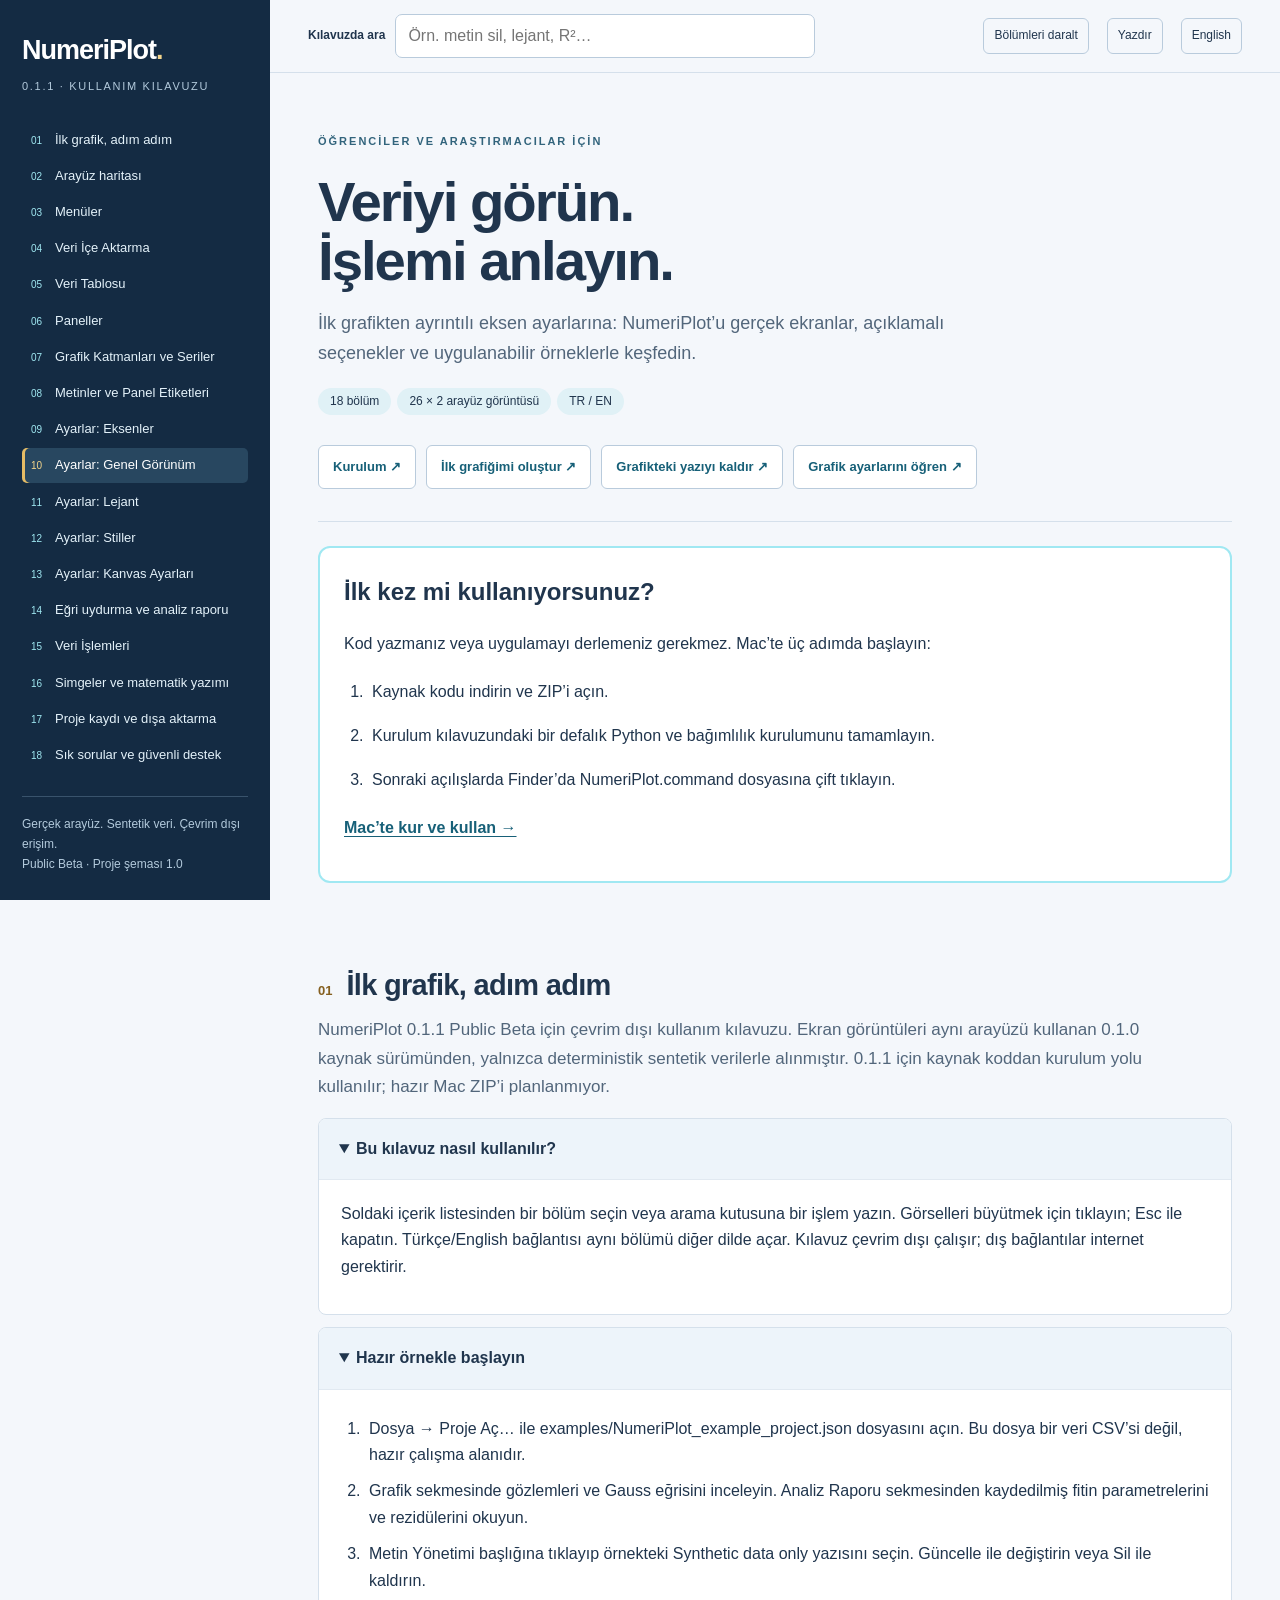
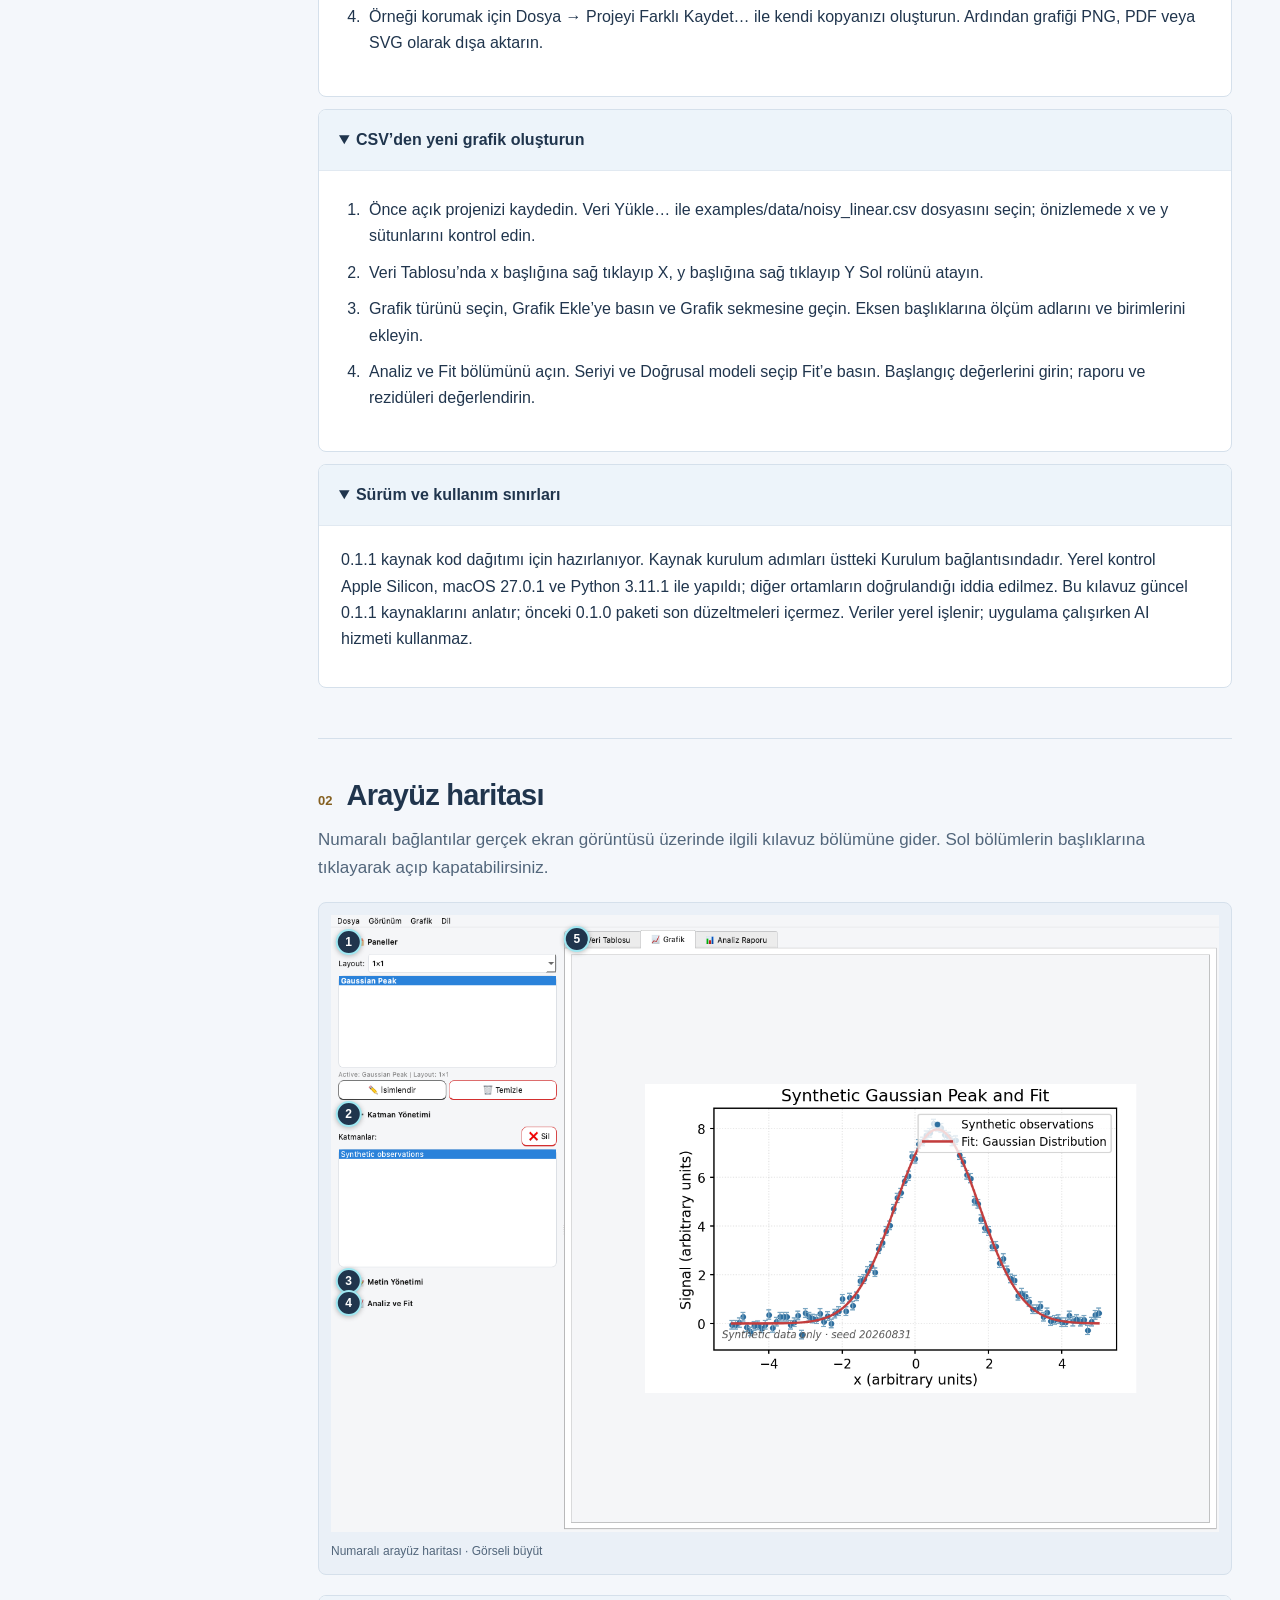
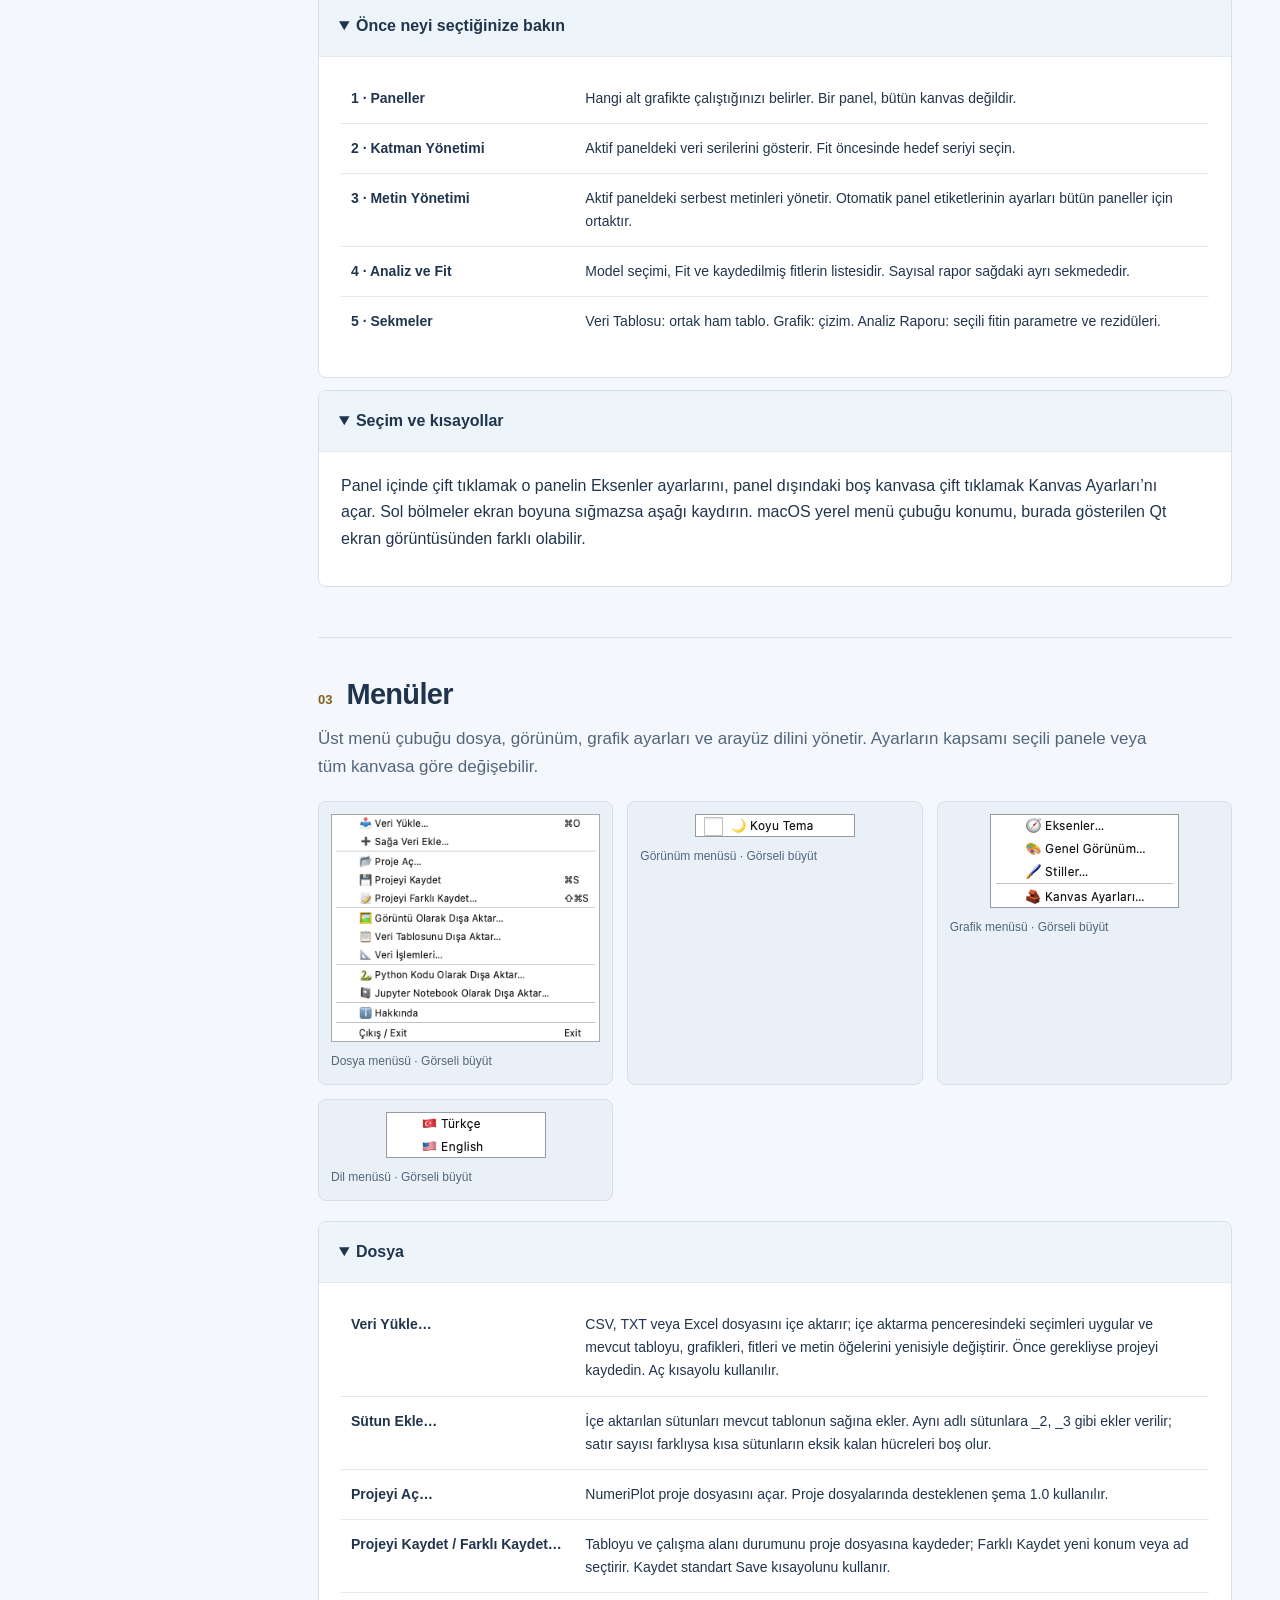
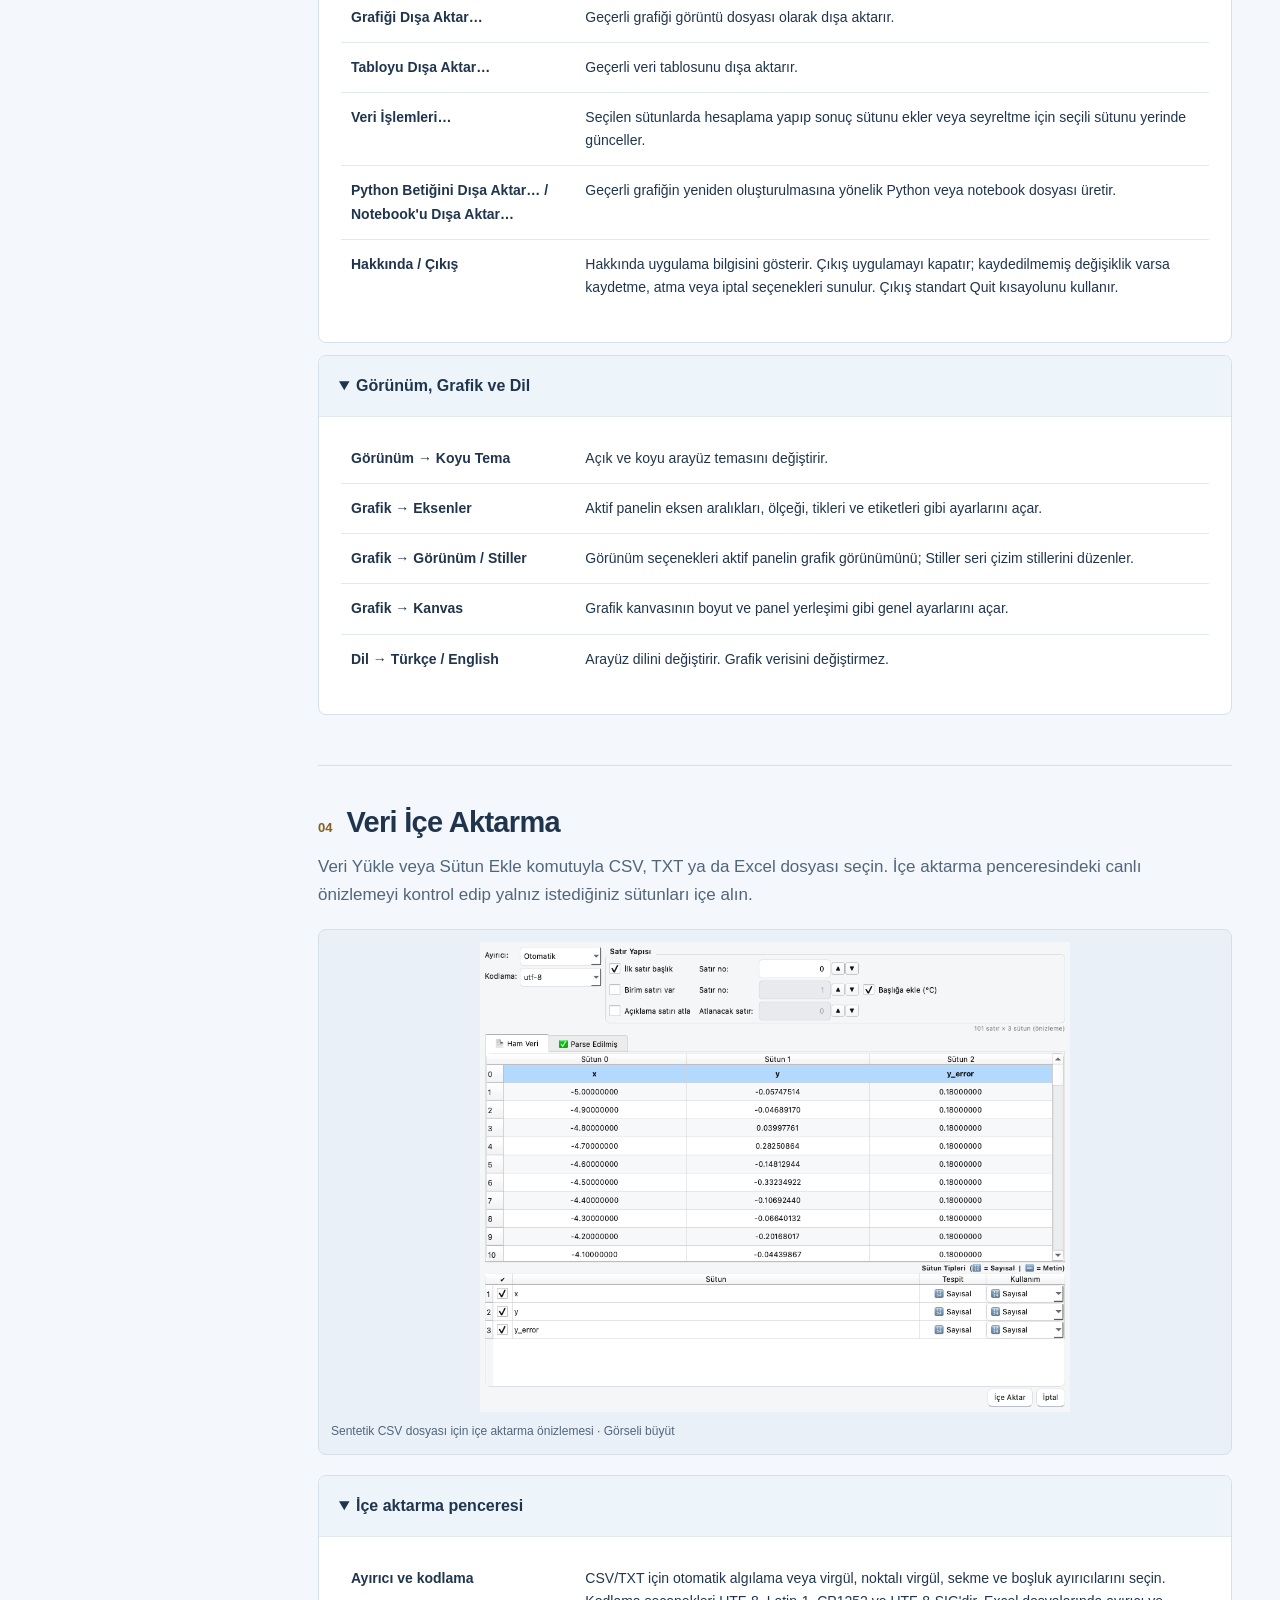
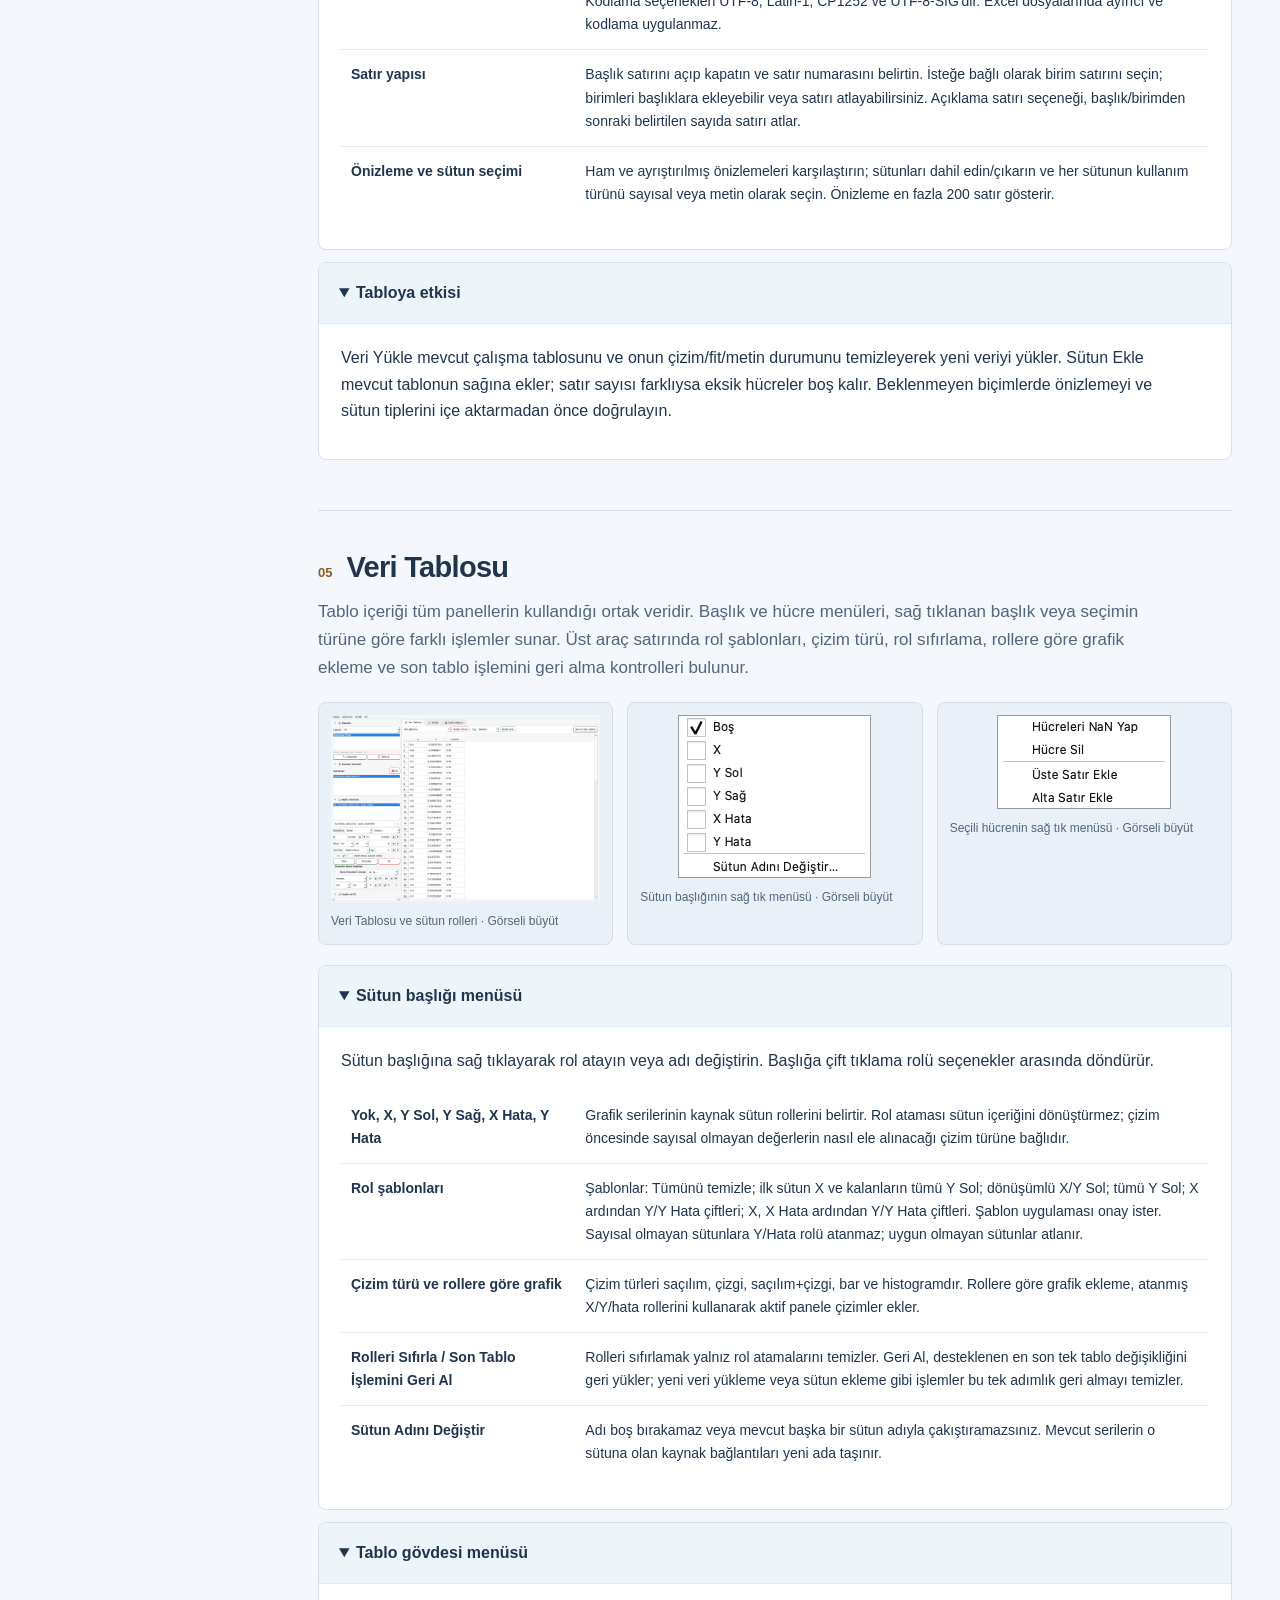
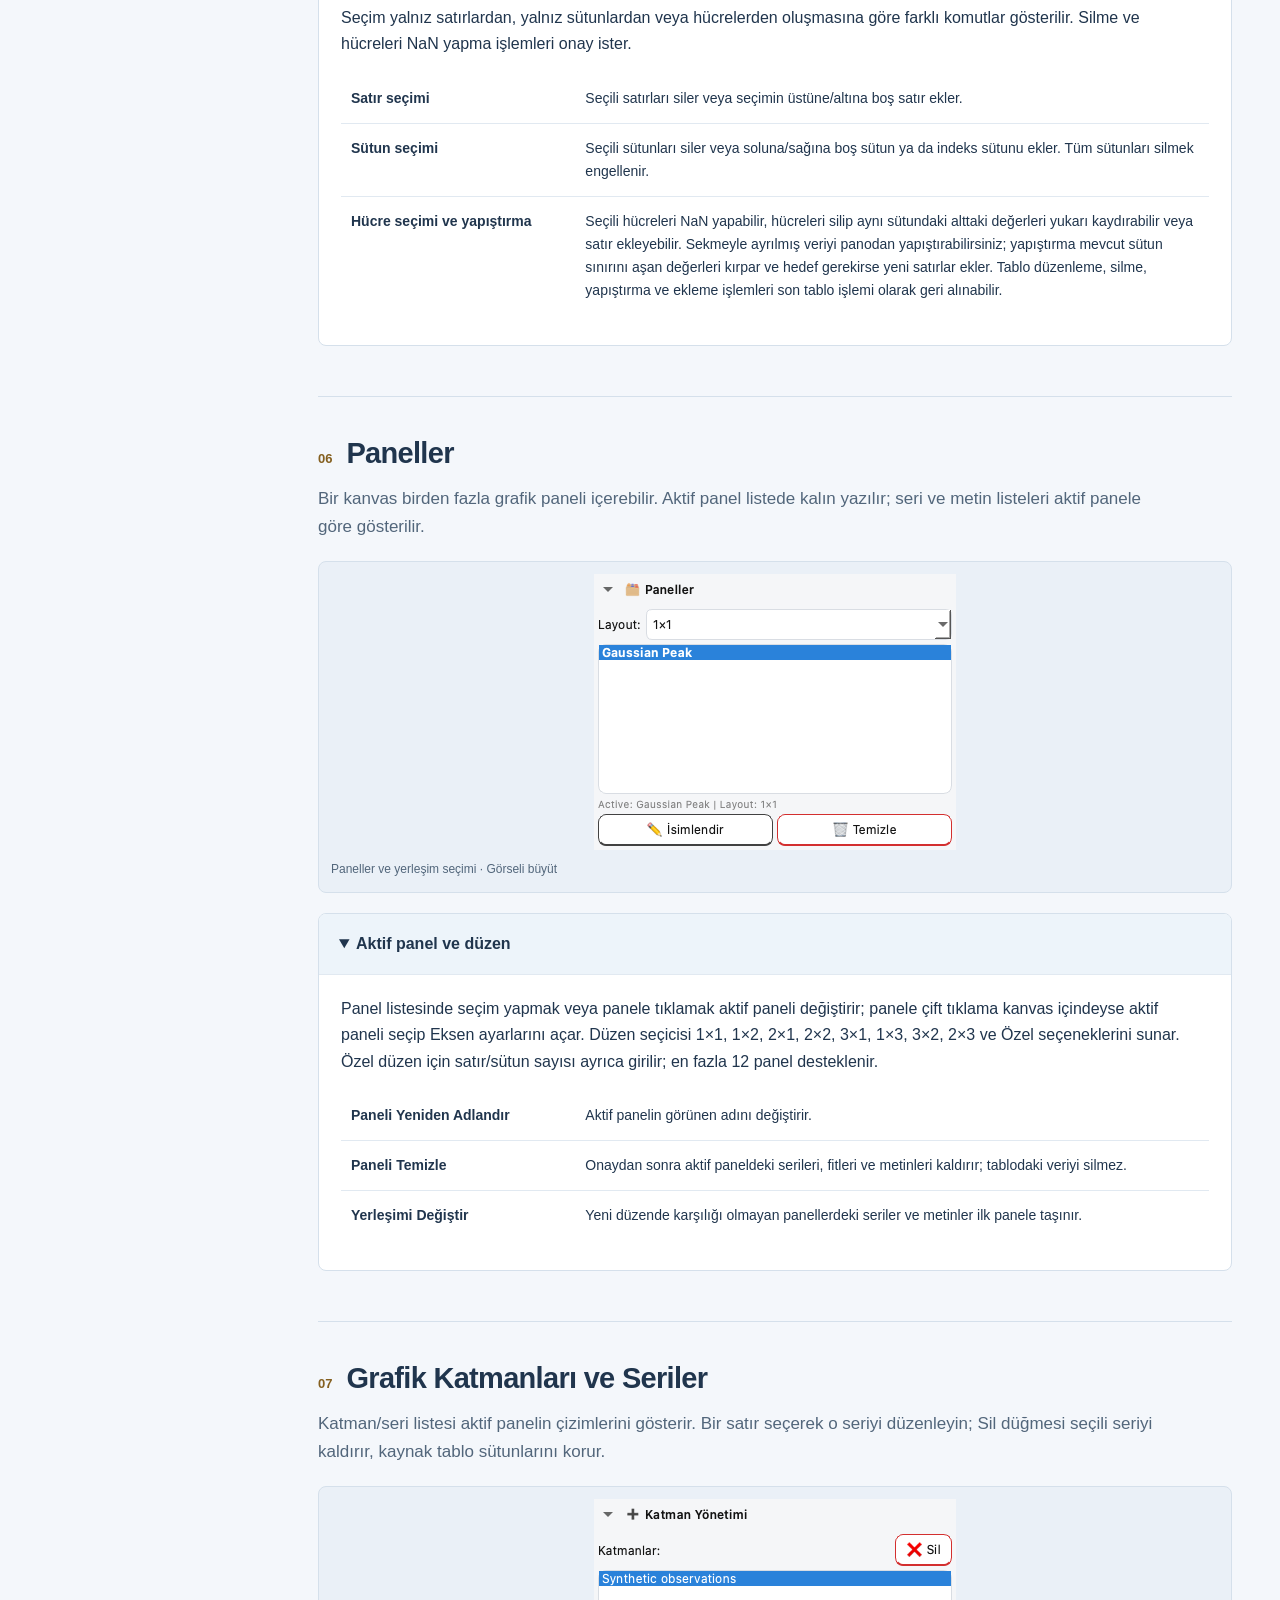
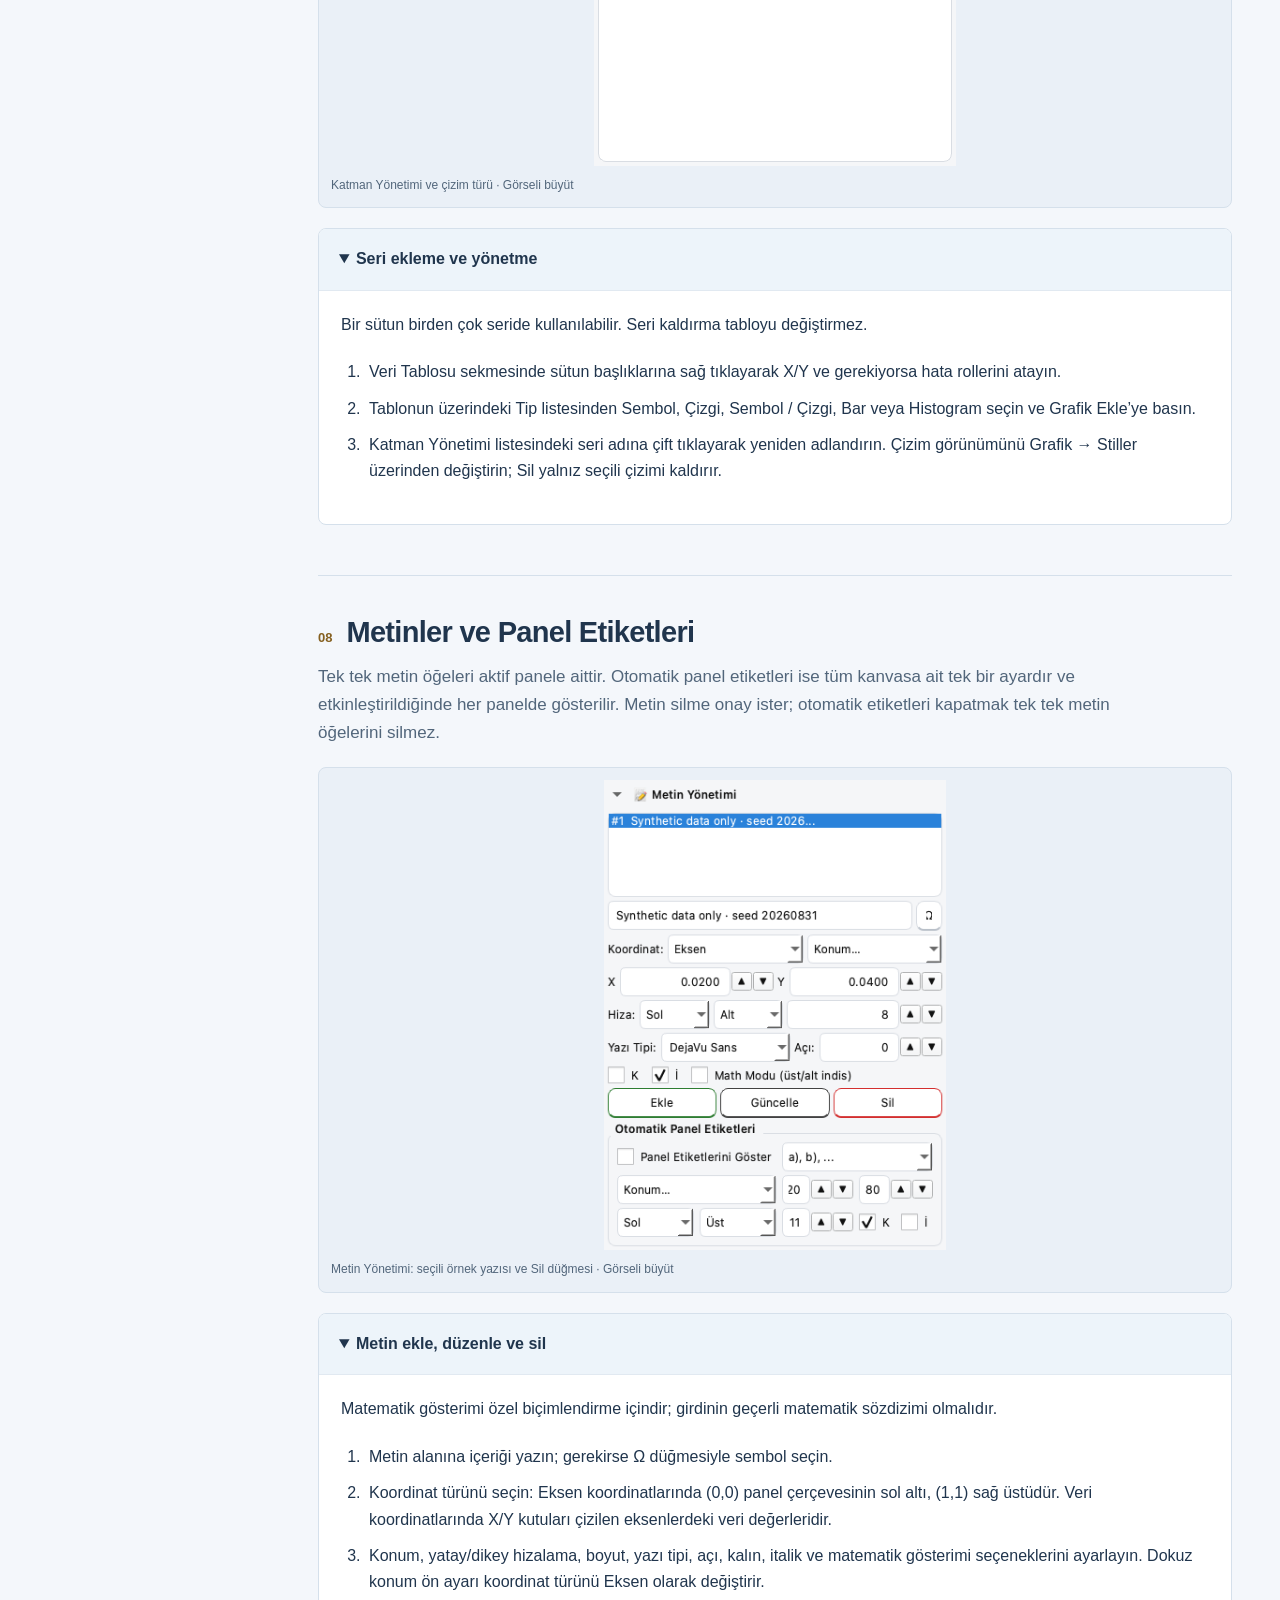
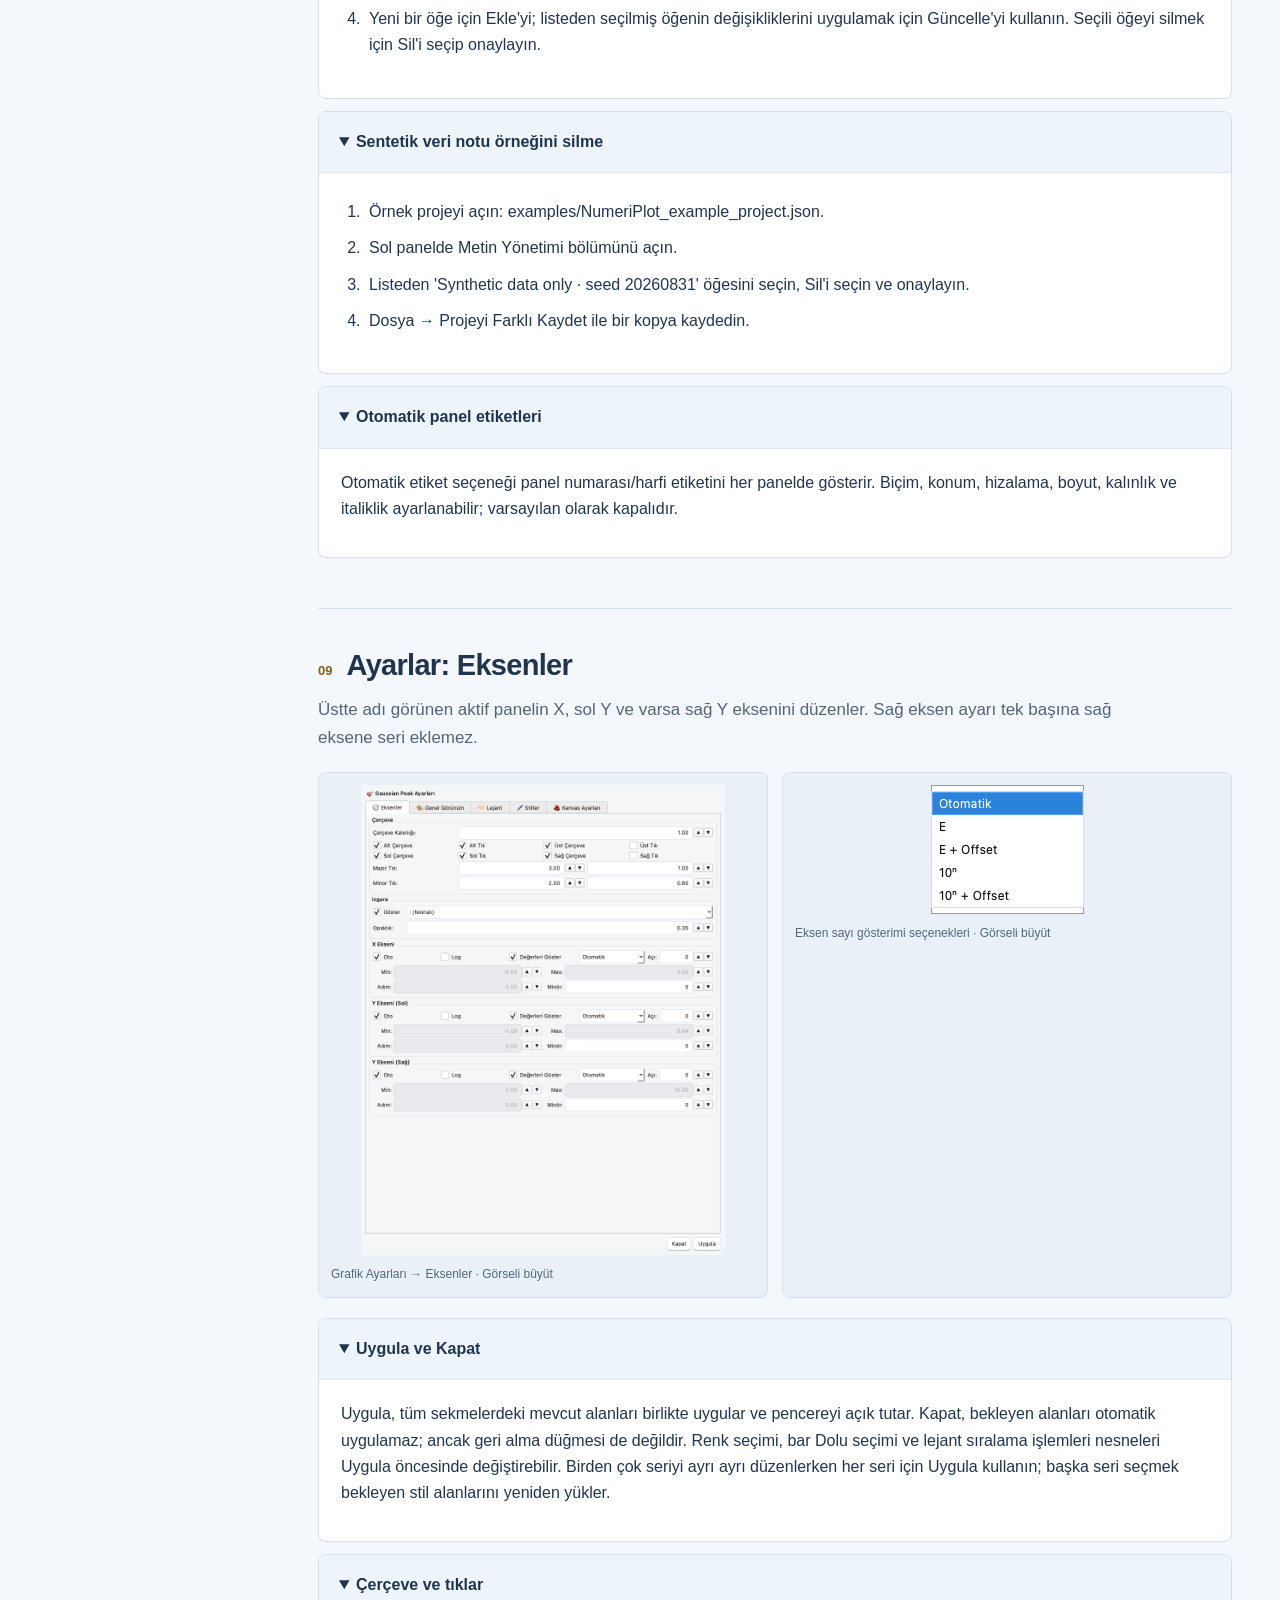
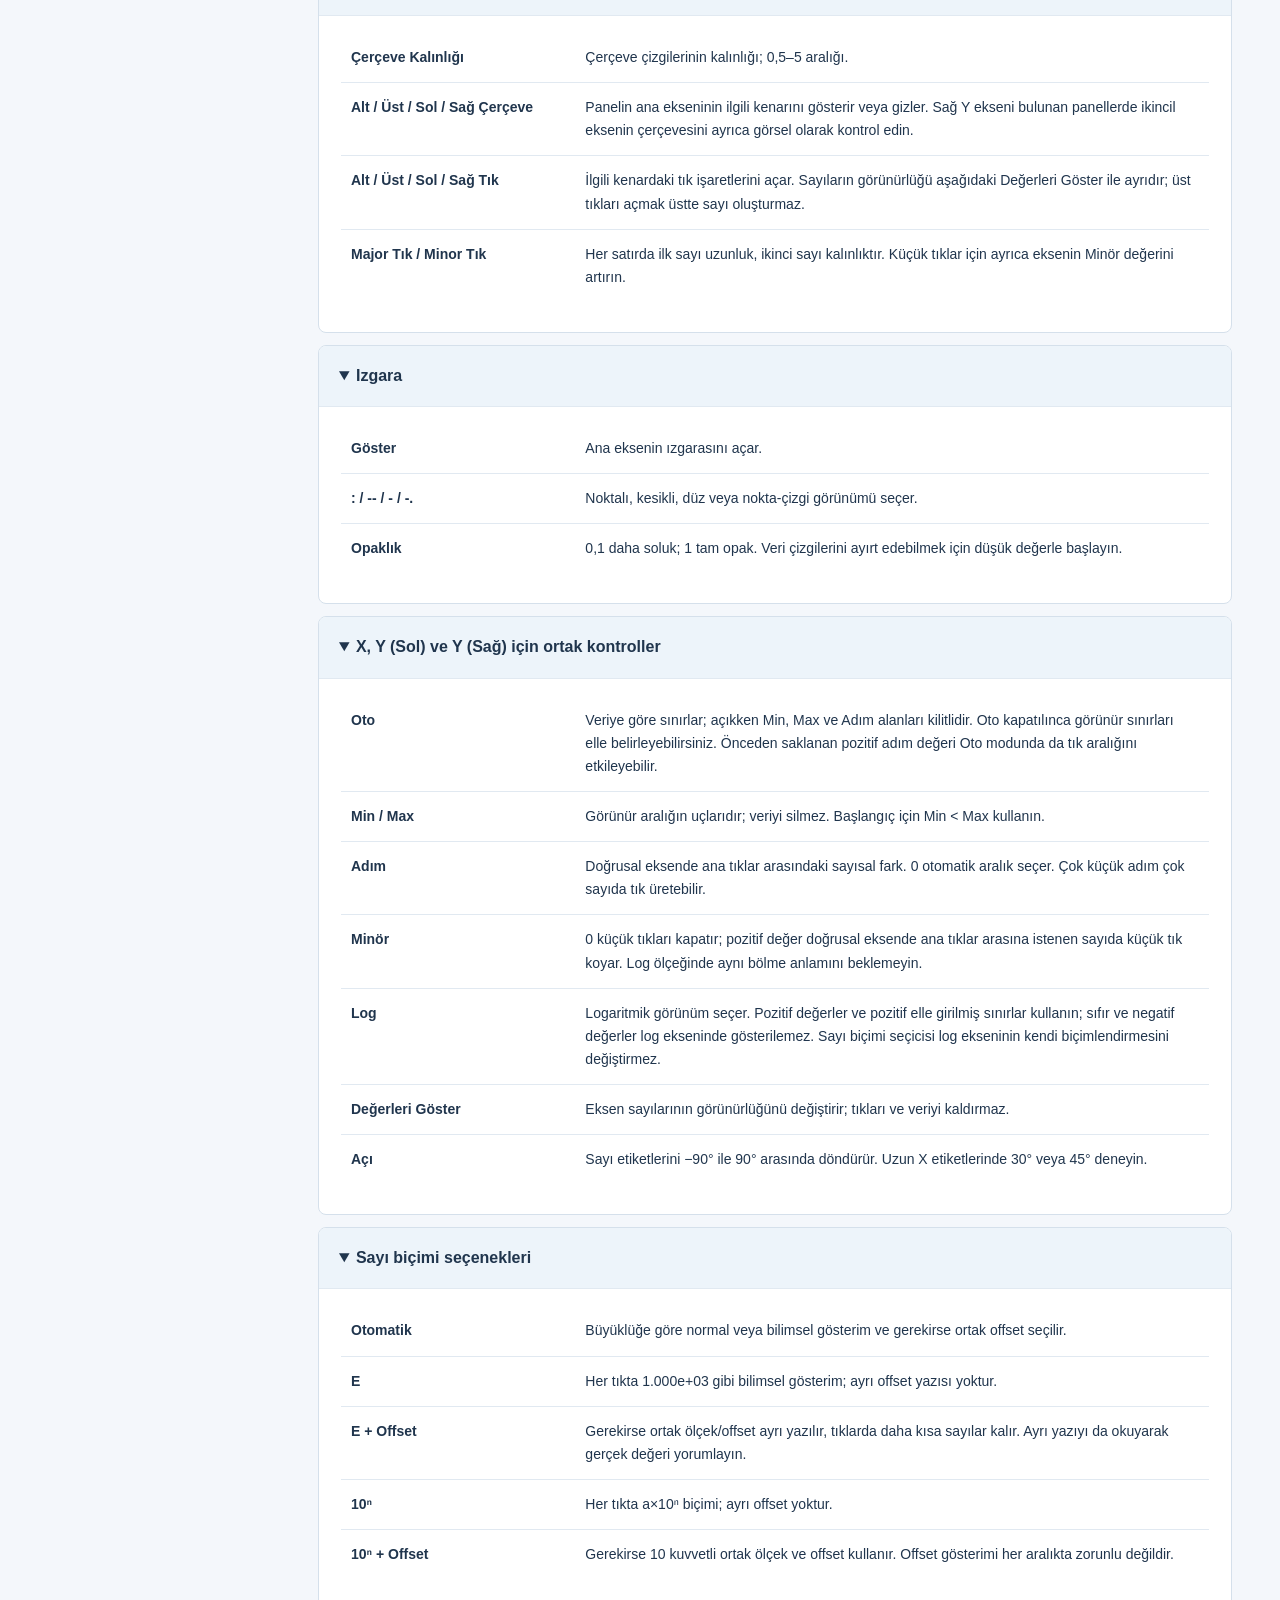
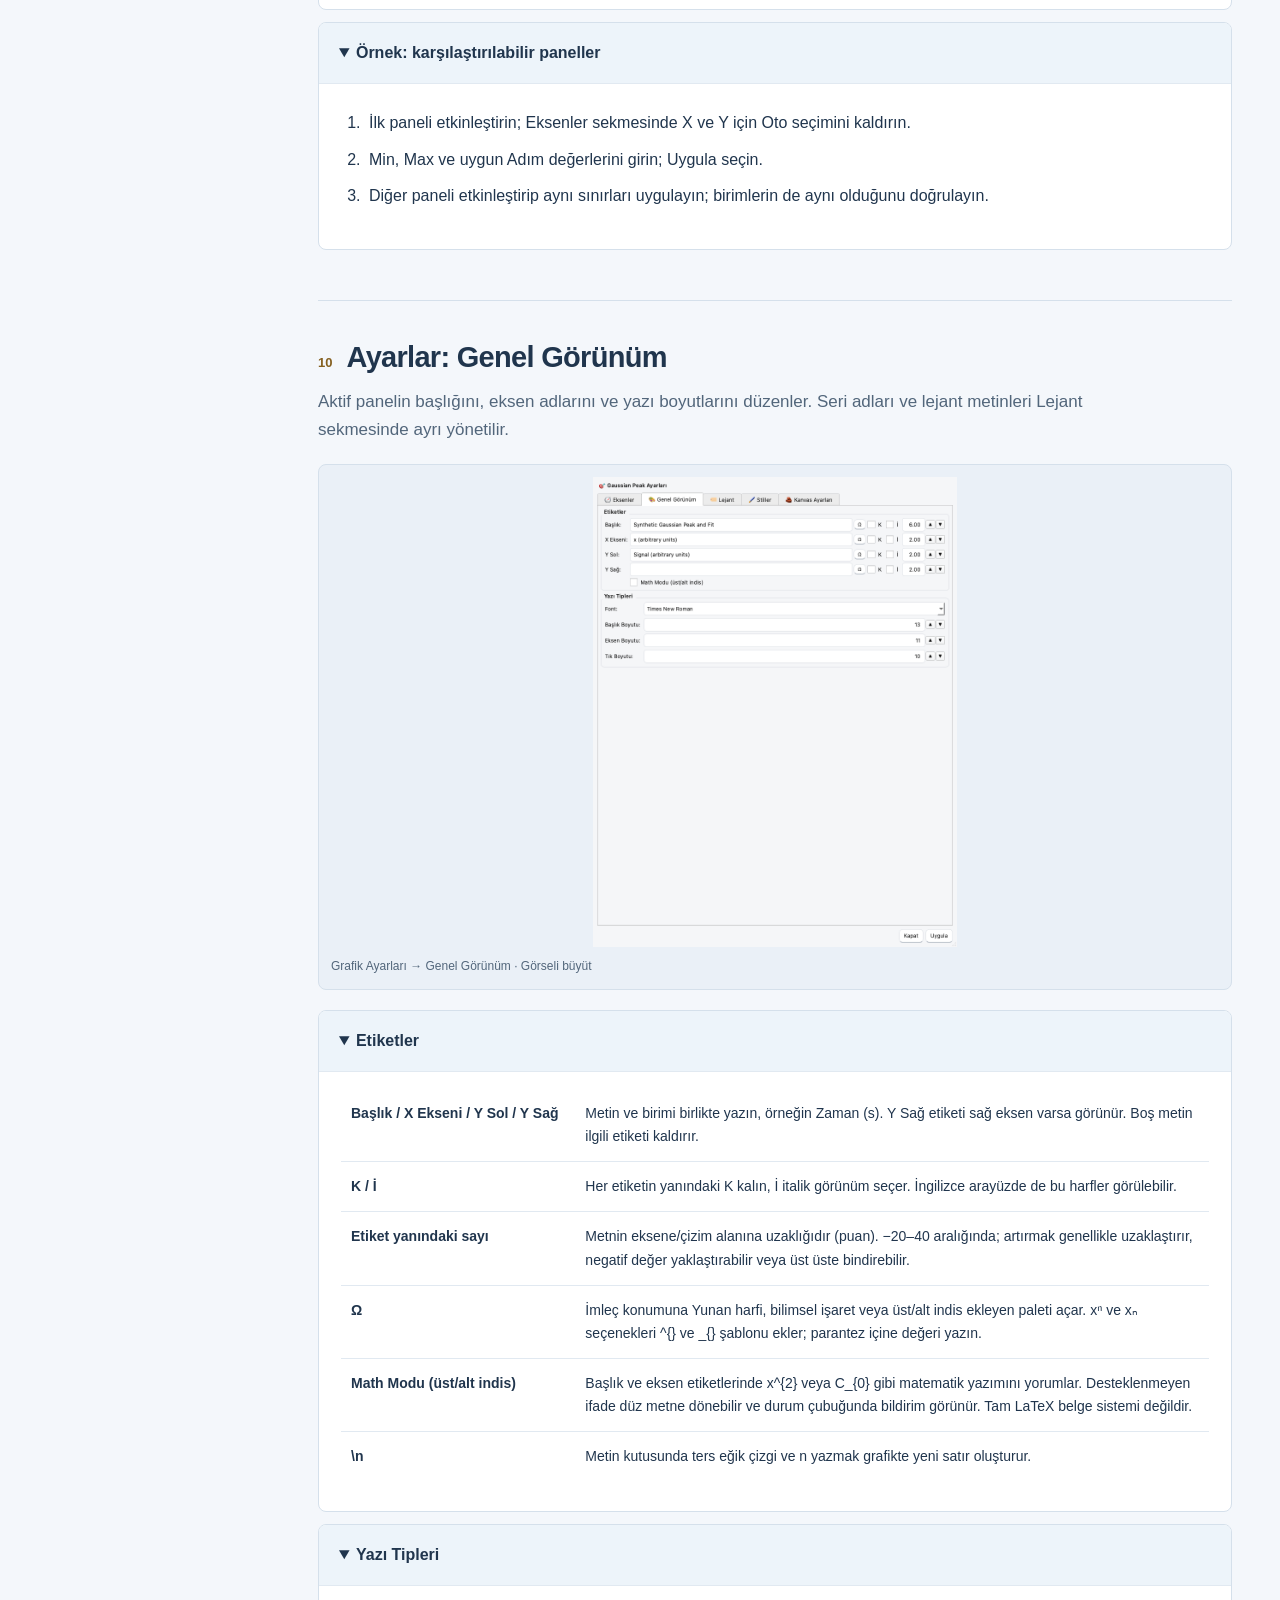
==== commit 0dc6d47a: "feat: simplify source installation and prepare 0.1.1 Add bilingual first-time installation guides, p" ====
--- a/docs/guide/index.html
+++ b/docs/guide/index.html
@@ -1,10 +1,11 @@
 <!doctype html>
-<html lang="tr"><head><meta charset="utf-8"><meta name="viewport" content="width=device-width,initial-scale=1"><meta name="description" content="NumeriPlot 0.1.0: Kullanım kılavuzu"><title>NumeriPlot · Kullanım kılavuzu</title><link rel="stylesheet" href="guide.css"><script src="guide.js" defer></script></head>
+<html lang="tr"><head><meta charset="utf-8"><meta name="viewport" content="width=device-width,initial-scale=1"><meta name="description" content="NumeriPlot 0.1.1: Kullanım kılavuzu"><title>NumeriPlot · Kullanım kılavuzu</title><link rel="stylesheet" href="guide.css"><script src="guide.js" defer></script></head>
 <body><a class="skip" href="#content">İçeriğe geç</a>
-<aside class="sidebar" id="contents"><a class="brand" href="#start">NumeriPlot<span class="brand-dot">.</span></a><p class="edition">0.1.0 · Kullanım kılavuzu</p><nav aria-label="İçindekiler"><a href="#start"><span class="nav-num">01</span>İlk grafik, adım adım</a><a href="#overview"><span class="nav-num">02</span>Arayüz haritası</a><a href="#menus"><span class="nav-num">03</span>Menüler</a><a href="#import"><span class="nav-num">04</span>Veri İçe Aktarma</a><a href="#table"><span class="nav-num">05</span>Veri Tablosu</a><a href="#panels"><span class="nav-num">06</span>Paneller</a><a href="#layers"><span class="nav-num">07</span>Grafik Katmanları ve Seriler</a><a href="#text"><span class="nav-num">08</span>Metinler ve Panel Etiketleri</a><a href="#settings-axes"><span class="nav-num">09</span>Ayarlar: Eksenler</a><a href="#settings-appearance"><span class="nav-num">10</span>Ayarlar: Genel Görünüm</a><a href="#settings-legend"><span class="nav-num">11</span>Ayarlar: Lejant</a><a href="#settings-styles"><span class="nav-num">12</span>Ayarlar: Stiller</a><a href="#settings-canvas"><span class="nav-num">13</span>Ayarlar: Kanvas Ayarları</a><a href="#fit"><span class="nav-num">14</span>Eğri uydurma ve analiz raporu</a><a href="#data-operations"><span class="nav-num">15</span>Veri İşlemleri</a><a href="#symbols"><span class="nav-num">16</span>Simgeler ve matematik yazımı</a><a href="#save-export"><span class="nav-num">17</span>Proje kaydı ve dışa aktarma</a><a href="#troubleshooting"><span class="nav-num">18</span>Sık sorular ve güvenli destek</a></nav><p class="side-foot">Gerçek arayüz. Sentetik veri. Çevrim dışı erişim.<br>Public Beta · Proje şeması 1.0</p></aside>
+<aside class="sidebar" id="contents"><a class="brand" href="#start">NumeriPlot<span class="brand-dot">.</span></a><p class="edition">0.1.1 · Kullanım kılavuzu</p><nav aria-label="İçindekiler"><a href="#start"><span class="nav-num">01</span>İlk grafik, adım adım</a><a href="#overview"><span class="nav-num">02</span>Arayüz haritası</a><a href="#menus"><span class="nav-num">03</span>Menüler</a><a href="#import"><span class="nav-num">04</span>Veri İçe Aktarma</a><a href="#table"><span class="nav-num">05</span>Veri Tablosu</a><a href="#panels"><span class="nav-num">06</span>Paneller</a><a href="#layers"><span class="nav-num">07</span>Grafik Katmanları ve Seriler</a><a href="#text"><span class="nav-num">08</span>Metinler ve Panel Etiketleri</a><a href="#settings-axes"><span class="nav-num">09</span>Ayarlar: Eksenler</a><a href="#settings-appearance"><span class="nav-num">10</span>Ayarlar: Genel Görünüm</a><a href="#settings-legend"><span class="nav-num">11</span>Ayarlar: Lejant</a><a href="#settings-styles"><span class="nav-num">12</span>Ayarlar: Stiller</a><a href="#settings-canvas"><span class="nav-num">13</span>Ayarlar: Kanvas Ayarları</a><a href="#fit"><span class="nav-num">14</span>Eğri uydurma ve analiz raporu</a><a href="#data-operations"><span class="nav-num">15</span>Veri İşlemleri</a><a href="#symbols"><span class="nav-num">16</span>Simgeler ve matematik yazımı</a><a href="#save-export"><span class="nav-num">17</span>Proje kaydı ve dışa aktarma</a><a href="#troubleshooting"><span class="nav-num">18</span>Sık sorular ve güvenli destek</a></nav><p class="side-foot">Gerçek arayüz. Sentetik veri. Çevrim dışı erişim.<br>Public Beta · Proje şeması 1.0</p></aside>
 <header class="topbar"><button class="mobile-menu" aria-controls="contents" aria-expanded="false">☰ <span class="sr">İçindekiler</span></button><div class="search-wrap"><label for="search">Kılavuzda ara</label><input id="search" type="search" placeholder="Örn. metin sil, lejant, R²…" autocomplete="off"></div><button class="expand" aria-expanded="true">Bölümleri daralt</button><button class="print">Yazdır</button><a class="language" data-page="en.html" href="en.html" hreflang="en">English</a></header>
-<main id="content"><div class="hero"><span class="eyebrow">Öğrenciler ve araştırmacılar için</span><h1>Veriyi görün.<br>İşlemi anlayın.</h1><p>İlk grafikten ayrıntılı eksen ayarlarına: NumeriPlot’u gerçek ekranlar, açıklamalı seçenekler ve uygulanabilir örneklerle keşfedin.</p><span class="pill">18 bölüm</span><span class="pill">26 × 2 arayüz görüntüsü</span><span class="pill">TR / EN</span><div class="quicklinks"><a href="#start">İlk grafiğimi oluştur ↗</a><a href="#text">Grafikteki yazıyı kaldır ↗</a><a href="#settings-axes">Grafik ayarlarını öğren ↗</a></div></div>
+<main id="content"><div class="hero"><span class="eyebrow">Öğrenciler ve araştırmacılar için</span><h1>Veriyi görün.<br>İşlemi anlayın.</h1><p>İlk grafikten ayrıntılı eksen ayarlarına: NumeriPlot’u gerçek ekranlar, açıklamalı seçenekler ve uygulanabilir örneklerle keşfedin.</p><span class="pill">18 bölüm</span><span class="pill">26 × 2 arayüz görüntüsü</span><span class="pill">TR / EN</span><div class="quicklinks"><a href="../../docs/SOURCE_INSTALL_TR.md">Kurulum ↗</a><a href="#start">İlk grafiğimi oluştur ↗</a><a href="#text">Grafikteki yazıyı kaldır ↗</a><a href="#settings-axes">Grafik ayarlarını öğren ↗</a></div></div>
+<section class="first-install" aria-labelledby="install-title"><h2 id="install-title">İlk kez mi kullanıyorsunuz?</h2><p>Kod yazmanız veya uygulamayı derlemeniz gerekmez. Mac’te üç adımda başlayın:</p><ol><li>Kaynak kodu indirin ve ZIP’i açın.</li><li>Kurulum kılavuzundaki bir defalık Python ve bağımlılık kurulumunu tamamlayın.</li><li>Sonraki açılışlarda Finder’da NumeriPlot.command dosyasına çift tıklayın.</li></ol><p><a href="../../docs/SOURCE_INSTALL_TR.md"><strong>Mac’te kur ve kullan →</strong></a></p></section>
 <noscript><p class="note">Tüm içerik JavaScript olmadan okunabilir. Arama ve görsel büyütme için JavaScript gerekir.</p></noscript><p class="status" id="status" role="status" aria-live="polite"></p><p id="empty" class="empty" hidden>Eşleşme bulunamadı. Daha kısa bir sözcük deneyin veya aramayı temizleyin.</p>
-<article class="section" id="start"><div class="section-head"><span class="section-number">01</span><h2>İlk grafik, adım adım</h2></div><p class="intro">NumeriPlot 0.1.0 Public Beta için çevrim dışı kullanım kılavuzu. Ekran görüntüleri gerçek uygulamadan, yalnızca deterministik sentetik verilerle alınmıştır.</p><details id="start-detail-1" open><summary>Bu kılavuz nasıl kullanılır?</summary><div class="block-body"><p>Soldaki içerik listesinden bir bölüm seçin veya arama kutusuna bir işlem yazın. Görselleri büyütmek için tıklayın; Esc ile kapatın. Türkçe/English bağlantısı aynı bölümü diğer dilde açar. Kılavuz çevrim dışı çalışır; dış bağlantılar internet gerektirir.</p></div></details><details id="start-detail-2" open><summary>Hazır örnekle başlayın</summary><div class="block-body"><ol><li>Dosya → Proje Aç… ile examples/NumeriPlot_example_project.json dosyasını açın. Bu dosya bir veri CSV’si değil, hazır çalışma alanıdır.</li><li>Grafik sekmesinde gözlemleri ve Gauss eğrisini inceleyin. Analiz Raporu sekmesinden kaydedilmiş fitin parametrelerini ve rezidülerini okuyun.</li><li>Metin Yönetimi başlığına tıklayıp örnekteki Synthetic data only yazısını seçin. Güncelle ile değiştirin veya Sil ile kaldırın.</li><li>Örneği korumak için Dosya → Projeyi Farklı Kaydet… ile kendi kopyanızı oluşturun. Ardından grafiği PNG, PDF veya SVG olarak dışa aktarın.</li></ol></div></details><details id="start-detail-3" open><summary>CSV’den yeni grafik oluşturun</summary><div class="block-body"><ol><li>Önce açık projenizi kaydedin. Veri Yükle… ile examples/data/noisy_linear.csv dosyasını seçin; önizlemede x ve y sütunlarını kontrol edin.</li><li>Veri Tablosu’nda x başlığına sağ tıklayıp X, y başlığına sağ tıklayıp Y Sol rolünü atayın.</li><li>Grafik türünü seçin, Grafik Ekle’ye basın ve Grafik sekmesine geçin. Eksen başlıklarına ölçüm adlarını ve birimlerini ekleyin.</li><li>Analiz ve Fit bölümünü açın. Seriyi ve Doğrusal modeli seçip Fit’e basın. Başlangıç değerlerini girin; raporu ve rezidüleri değerlendirin.</li></ol></div></details><details id="start-detail-4" open><summary>Sürüm ve kullanım sınırları</summary><div class="block-body"><p>İlk paket Apple Silicon, macOS 12+ için imzasız public betadır. Diğer platformlar için paket/release doğrulaması sunulmaz. Bu kılavuz depodaki güncel 0.1.0 çalışma ağacını anlatır; önceden indirilmiş bir paket son yerel düzeltmeleri içermeyebilir. Veriler yerel işlenir; uygulama çalışırken AI hizmeti kullanmaz.</p></div></details></article><article class="section" id="overview"><div class="section-head"><span class="section-number">02</span><h2>Arayüz haritası</h2></div><p class="intro">Numaralı bağlantılar gerçek ekran görüntüsü üzerinde ilgili kılavuz bölümüne gider. Sol bölümlerin başlıklarına tıklayarak açıp kapatabilirsiniz.</p><div class="gallery single"><figure><div class="image-wrap"><button class="image-button" aria-label="Görseli büyüt: Numaralı arayüz haritası"><img src="assets/overview-tr.png" width="1440" height="1000" alt="Numaralı arayüz haritası" loading="lazy"></button><a class="pin" href="#panels" style="left:1.111%;top:4.300%" aria-label="1: Paneller">1</a><a class="pin" href="#layers" style="left:1.111%;top:32.300%" aria-label="2: Grafik Katmanları ve Seriler">2</a><a class="pin" href="#text" style="left:1.111%;top:59.400%" aria-label="3: Metinler ve Panel Etiketleri">3</a><a class="pin" href="#fit" style="left:1.111%;top:62.900%" aria-label="4: Eğri uydurma ve analiz raporu">4</a><a class="pin" href="#table" style="left:26.806%;top:3.900%" aria-label="5: Veri Tablosu">5</a></div><figcaption>Numaralı arayüz haritası · Görseli büyüt</figcaption></figure></div><details id="overview-detail-1" open><summary>Önce neyi seçtiğinize bakın</summary><div class="block-body"><table><tbody><tr><th scope="row">1 · Paneller</th><td>Hangi alt grafikte çalıştığınızı belirler. Bir panel, bütün kanvas değildir.</td></tr><tr><th scope="row">2 · Katman Yönetimi</th><td>Aktif paneldeki veri serilerini gösterir. Fit öncesinde hedef seriyi seçin.</td></tr><tr><th scope="row">3 · Metin Yönetimi</th><td>Aktif paneldeki serbest metinleri yönetir. Otomatik panel etiketlerinin ayarları bütün paneller için ortaktır.</td></tr><tr><th scope="row">4 · Analiz ve Fit</th><td>Model seçimi, Fit ve kaydedilmiş fitlerin listesidir. Sayısal rapor sağdaki ayrı sekmededir.</td></tr><tr><th scope="row">5 · Sekmeler</th><td>Veri Tablosu: ortak ham tablo. Grafik: çizim. Analiz Raporu: seçili fitin parametre ve rezidüleri.</td></tr></tbody></table></div></details><details id="overview-detail-2" open><summary>Seçim ve kısayollar</summary><div class="block-body"><p>Panel içinde çift tıklamak o panelin Eksenler ayarlarını, panel dışındaki boş kanvasa çift tıklamak Kanvas Ayarları’nı açar. Sol bölmeler ekran boyuna sığmazsa aşağı kaydırın. macOS yerel menü çubuğu konumu, burada gösterilen Qt ekran görüntüsünden farklı olabilir.</p></div></details></article><article class="section" id="menus"><div class="section-head"><span class="section-number">03</span><h2>Menüler</h2></div><p class="intro">Üst menü çubuğu dosya, görünüm, grafik ayarları ve arayüz dilini yönetir. Ayarların kapsamı seçili panele veya tüm kanvasa göre değişebilir.</p><div class="gallery"><figure><div class="image-wrap"><button class="image-button" aria-label="Görseli büyüt: Dosya menüsü"><img src="assets/menus-file-tr.png" width="338" height="286" alt="Dosya menüsü" loading="lazy"></button></div><figcaption>Dosya menüsü · Görseli büyüt</figcaption></figure><figure><div class="image-wrap"><button class="image-button" aria-label="Görseli büyüt: Görünüm menüsü"><img src="assets/menus-view-tr.png" width="160" height="23" alt="Görünüm menüsü" loading="lazy"></button></div><figcaption>Görünüm menüsü · Görseli büyüt</figcaption></figure><figure><div class="image-wrap"><button class="image-button" aria-label="Görseli büyüt: Grafik menüsü"><img src="assets/menus-plot-tr.png" width="189" height="94" alt="Grafik menüsü" loading="lazy"></button></div><figcaption>Grafik menüsü · Görseli büyüt</figcaption></figure><figure><div class="image-wrap"><button class="image-button" aria-label="Görseli büyüt: Dil menüsü"><img src="assets/menus-language-tr.png" width="160" height="46" alt="Dil menüsü" loading="lazy"></button></div><figcaption>Dil menüsü · Görseli büyüt</figcaption></figure></div><details id="menus-detail-1" open><summary>Dosya</summary><div class="block-body"><table><tbody><tr><th scope="row">Veri Yükle…</th><td>CSV, TXT veya Excel dosyasını içe aktarır; içe aktarma penceresindeki seçimleri uygular ve mevcut tabloyu, grafikleri, fitleri ve metin öğelerini yenisiyle değiştirir. Önce gerekliyse projeyi kaydedin. Aç kısayolu kullanılır.</td></tr><tr><th scope="row">Sütun Ekle…</th><td>İçe aktarılan sütunları mevcut tablonun sağına ekler. Aynı adlı sütunlara _2, _3 gibi ekler verilir; satır sayısı farklıysa kısa sütunların eksik kalan hücreleri boş olur.</td></tr><tr><th scope="row">Projeyi Aç…</th><td>NumeriPlot proje dosyasını açar. Proje dosyalarında desteklenen şema 1.0 kullanılır.</td></tr><tr><th scope="row">Projeyi Kaydet / Farklı Kaydet…</th><td>Tabloyu ve çalışma alanı durumunu proje dosyasına kaydeder; Farklı Kaydet yeni konum veya ad seçtirir. Kaydet standart Save kısayolunu kullanır.</td></tr><tr><th scope="row">Grafiği Dışa Aktar…</th><td>Geçerli grafiği görüntü dosyası olarak dışa aktarır.</td></tr><tr><th scope="row">Tabloyu Dışa Aktar…</th><td>Geçerli veri tablosunu dışa aktarır.</td></tr><tr><th scope="row">Veri İşlemleri…</th><td>Seçilen sütunlarda hesaplama yapıp sonuç sütunu ekler veya seyreltme için seçili sütunu yerinde günceller.</td></tr><tr><th scope="row">Python Betiğini Dışa Aktar… / Notebook&#x27;u Dışa Aktar…</th><td>Geçerli grafiğin yeniden oluşturulmasına yönelik Python veya notebook dosyası üretir.</td></tr><tr><th scope="row">Hakkında / Çıkış</th><td>Hakkında uygulama bilgisini gösterir. Çıkış uygulamayı kapatır; kaydedilmemiş değişiklik varsa kaydetme, atma veya iptal seçenekleri sunulur. Çıkış standart Quit kısayolunu kullanır.</td></tr></tbody></table></div></details><details id="menus-detail-2" open><summary>Görünüm, Grafik ve Dil</summary><div class="block-body"><table><tbody><tr><th scope="row">Görünüm → Koyu Tema</th><td>Açık ve koyu arayüz temasını değiştirir.</td></tr><tr><th scope="row">Grafik → Eksenler</th><td>Aktif panelin eksen aralıkları, ölçeği, tikleri ve etiketleri gibi ayarlarını açar.</td></tr><tr><th scope="row">Grafik → Görünüm / Stiller</th><td>Görünüm seçenekleri aktif panelin grafik görünümünü; Stiller seri çizim stillerini düzenler.</td></tr><tr><th scope="row">Grafik → Kanvas</th><td>Grafik kanvasının boyut ve panel yerleşimi gibi genel ayarlarını açar.</td></tr><tr><th scope="row">Dil → Türkçe / English</th><td>Arayüz dilini değiştirir. Grafik verisini değiştirmez.</td></tr></tbody></table></div></details></article><article class="section" id="import"><div class="section-head"><span class="section-number">04</span><h2>Veri İçe Aktarma</h2></div><p class="intro">Veri Yükle veya Sütun Ekle komutuyla CSV, TXT ya da Excel dosyası seçin. İçe aktarma penceresindeki canlı önizlemeyi kontrol edip yalnız istediğiniz sütunları içe alın.</p><div class="gallery"><figure><div class="image-wrap"><button class="image-button" aria-label="Görseli büyüt: Sentetik CSV dosyası için içe aktarma önizlemesi"><img src="assets/import-tr.png" width="980" height="780" alt="Sentetik CSV dosyası için içe aktarma önizlemesi" loading="lazy"></button></div><figcaption>Sentetik CSV dosyası için içe aktarma önizlemesi · Görseli büyüt</figcaption></figure></div><details id="import-detail-1" open><summary>İçe aktarma penceresi</summary><div class="block-body"><table><tbody><tr><th scope="row">Ayırıcı ve kodlama</th><td>CSV/TXT için otomatik algılama veya virgül, noktalı virgül, sekme ve boşluk ayırıcılarını seçin. Kodlama seçenekleri UTF-8, Latin-1, CP1252 ve UTF-8-SIG&#x27;dir. Excel dosyalarında ayırıcı ve kodlama uygulanmaz.</td></tr><tr><th scope="row">Satır yapısı</th><td>Başlık satırını açıp kapatın ve satır numarasını belirtin. İsteğe bağlı olarak birim satırını seçin; birimleri başlıklara ekleyebilir veya satırı atlayabilirsiniz. Açıklama satırı seçeneği, başlık/birimden sonraki belirtilen sayıda satırı atlar.</td></tr><tr><th scope="row">Önizleme ve sütun seçimi</th><td>Ham ve ayrıştırılmış önizlemeleri karşılaştırın; sütunları dahil edin/çıkarın ve her sütunun kullanım türünü sayısal veya metin olarak seçin. Önizleme en fazla 200 satır gösterir.</td></tr></tbody></table></div></details><details id="import-detail-2" open><summary>Tabloya etkisi</summary><div class="block-body"><p>Veri Yükle mevcut çalışma tablosunu ve onun çizim/fit/metin durumunu temizleyerek yeni veriyi yükler. Sütun Ekle mevcut tablonun sağına ekler; satır sayısı farklıysa eksik hücreler boş kalır. Beklenmeyen biçimlerde önizlemeyi ve sütun tiplerini içe aktarmadan önce doğrulayın.</p></div></details></article><article class="section" id="table"><div class="section-head"><span class="section-number">05</span><h2>Veri Tablosu</h2></div><p class="intro">Tablo içeriği tüm panellerin kullandığı ortak veridir. Başlık ve hücre menüleri, sağ tıklanan başlık veya seçimin türüne göre farklı işlemler sunar. Üst araç satırında rol şablonları, çizim türü, rol sıfırlama, rollere göre grafik ekleme ve son tablo işlemini geri alma kontrolleri bulunur.</p><div class="gallery"><figure><div class="image-wrap"><button class="image-button" aria-label="Görseli büyüt: Veri Tablosu ve sütun rolleri"><img src="assets/table-tr.png" width="1440" height="1000" alt="Veri Tablosu ve sütun rolleri" loading="lazy"></button></div><figcaption>Veri Tablosu ve sütun rolleri · Görseli büyüt</figcaption></figure><figure><div class="image-wrap"><button class="image-button" aria-label="Görseli büyüt: Sütun başlığının sağ tık menüsü"><img src="assets/table-roles-tr.png" width="193" height="163" alt="Sütun başlığının sağ tık menüsü" loading="lazy"></button></div><figcaption>Sütun başlığının sağ tık menüsü · Görseli büyüt</figcaption></figure><figure><div class="image-wrap"><button class="image-button" aria-label="Görseli büyüt: Seçili hücrenin sağ tık menüsü"><img src="assets/table-context-tr.png" width="174" height="94" alt="Seçili hücrenin sağ tık menüsü" loading="lazy"></button></div><figcaption>Seçili hücrenin sağ tık menüsü · Görseli büyüt</figcaption></figure></div><details id="table-detail-1" open><summary>Sütun başlığı menüsü</summary><div class="block-body"><p>Sütun başlığına sağ tıklayarak rol atayın veya adı değiştirin. Başlığa çift tıklama rolü seçenekler arasında döndürür.</p><table><tbody><tr><th scope="row">Yok, X, Y Sol, Y Sağ, X Hata, Y Hata</th><td>Grafik serilerinin kaynak sütun rollerini belirtir. Rol ataması sütun içeriğini dönüştürmez; çizim öncesinde sayısal olmayan değerlerin nasıl ele alınacağı çizim türüne bağlıdır.</td></tr><tr><th scope="row">Rol şablonları</th><td>Şablonlar: Tümünü temizle; ilk sütun X ve kalanların tümü Y Sol; dönüşümlü X/Y Sol; tümü Y Sol; X ardından Y/Y Hata çiftleri; X, X Hata ardından Y/Y Hata çiftleri. Şablon uygulaması onay ister. Sayısal olmayan sütunlara Y/Hata rolü atanmaz; uygun olmayan sütunlar atlanır.</td></tr><tr><th scope="row">Çizim türü ve rollere göre grafik</th><td>Çizim türleri saçılım, çizgi, saçılım+çizgi, bar ve histogramdır. Rollere göre grafik ekleme, atanmış X/Y/hata rollerini kullanarak aktif panele çizimler ekler.</td></tr><tr><th scope="row">Rolleri Sıfırla / Son Tablo İşlemini Geri Al</th><td>Rolleri sıfırlamak yalnız rol atamalarını temizler. Geri Al, desteklenen en son tek tablo değişikliğini geri yükler; yeni veri yükleme veya sütun ekleme gibi işlemler bu tek adımlık geri almayı temizler.</td></tr><tr><th scope="row">Sütun Adını Değiştir</th><td>Adı boş bırakamaz veya mevcut başka bir sütun adıyla çakıştıramazsınız. Mevcut serilerin o sütuna olan kaynak bağlantıları yeni ada taşınır.</td></tr></tbody></table></div></details><details id="table-detail-2" open><summary>Tablo gövdesi menüsü</summary><div class="block-body"><p>Seçim yalnız satırlardan, yalnız sütunlardan veya hücrelerden oluşmasına göre farklı komutlar gösterilir. Silme ve hücreleri NaN yapma işlemleri onay ister.</p><table><tbody><tr><th scope="row">Satır seçimi</th><td>Seçili satırları siler veya seçimin üstüne/altına boş satır ekler.</td></tr><tr><th scope="row">Sütun seçimi</th><td>Seçili sütunları siler veya soluna/sağına boş sütun ya da indeks sütunu ekler. Tüm sütunları silmek engellenir.</td></tr><tr><th scope="row">Hücre seçimi ve yapıştırma</th><td>Seçili hücreleri NaN yapabilir, hücreleri silip aynı sütundaki alttaki değerleri yukarı kaydırabilir veya satır ekleyebilir. Sekmeyle ayrılmış veriyi panodan yapıştırabilirsiniz; yapıştırma mevcut sütun sınırını aşan değerleri kırpar ve hedef gerekirse yeni satırlar ekler. Tablo düzenleme, silme, yapıştırma ve ekleme işlemleri son tablo işlemi olarak geri alınabilir.</td></tr></tbody></table></div></details></article><article class="section" id="panels"><div class="section-head"><span class="section-number">06</span><h2>Paneller</h2></div><p class="intro">Bir kanvas birden fazla grafik paneli içerebilir. Aktif panel listede kalın yazılır; seri ve metin listeleri aktif panele göre gösterilir.</p><div class="gallery"><figure><div class="image-wrap"><button class="image-button" aria-label="Görseli büyüt: Paneller ve yerleşim seçimi"><img src="assets/panels-tr.png" width="362" height="276" alt="Paneller ve yerleşim seçimi" loading="lazy"></button></div><figcaption>Paneller ve yerleşim seçimi · Görseli büyüt</figcaption></figure></div><details id="panels-detail-1" open><summary>Aktif panel ve düzen</summary><div class="block-body"><p>Panel listesinde seçim yapmak veya panele tıklamak aktif paneli değiştirir; panele çift tıklama kanvas içindeyse aktif paneli seçip Eksen ayarlarını açar. Düzen seçicisi 1×1, 1×2, 2×1, 2×2, 3×1, 1×3, 3×2, 2×3 ve Özel seçeneklerini sunar. Özel düzen için satır/sütun sayısı ayrıca girilir; en fazla 12 panel desteklenir.</p><table><tbody><tr><th scope="row">Paneli Yeniden Adlandır</th><td>Aktif panelin görünen adını değiştirir.</td></tr><tr><th scope="row">Paneli Temizle</th><td>Onaydan sonra aktif paneldeki serileri, fitleri ve metinleri kaldırır; tablodaki veriyi silmez.</td></tr><tr><th scope="row">Yerleşimi Değiştir</th><td>Yeni düzende karşılığı olmayan panellerdeki seriler ve metinler ilk panele taşınır.</td></tr></tbody></table></div></details></article><article class="section" id="layers"><div class="section-head"><span class="section-number">07</span><h2>Grafik Katmanları ve Seriler</h2></div><p class="intro">Katman/seri listesi aktif panelin çizimlerini gösterir. Bir satır seçerek o seriyi düzenleyin; Sil düğmesi seçili seriyi kaldırır, kaynak tablo sütunlarını korur.</p><div class="gallery"><figure><div class="image-wrap"><button class="image-button" aria-label="Görseli büyüt: Katman Yönetimi ve çizim türü"><img src="assets/layers-tr.png" width="362" height="267" alt="Katman Yönetimi ve çizim türü" loading="lazy"></button></div><figcaption>Katman Yönetimi ve çizim türü · Görseli büyüt</figcaption></figure></div><details id="layers-detail-1" open><summary>Seri ekleme ve yönetme</summary><div class="block-body"><p>Bir sütun birden çok seride kullanılabilir. Seri kaldırma tabloyu değiştirmez.</p><ol><li>Veri Tablosu sekmesinde sütun başlıklarına sağ tıklayarak X/Y ve gerekiyorsa hata rollerini atayın.</li><li>Tablonun üzerindeki Tip listesinden Sembol, Çizgi, Sembol / Çizgi, Bar veya Histogram seçin ve Grafik Ekle’ye basın.</li><li>Katman Yönetimi listesindeki seri adına çift tıklayarak yeniden adlandırın. Çizim görünümünü Grafik → Stiller üzerinden değiştirin; Sil yalnız seçili çizimi kaldırır.</li></ol></div></details></article><article class="section" id="text"><div class="section-head"><span class="section-number">08</span><h2>Metinler ve Panel Etiketleri</h2></div><p class="intro">Tek tek metin öğeleri aktif panele aittir. Otomatik panel etiketleri ise tüm kanvasa ait tek bir ayardır ve etkinleştirildiğinde her panelde gösterilir. Metin silme onay ister; otomatik etiketleri kapatmak tek tek metin öğelerini silmez.</p><div class="gallery"><figure><div class="image-wrap"><button class="image-button" aria-label="Görseli büyüt: Metin Yönetimi: seçili örnek yazısı ve Sil düğmesi"><img src="assets/text-tr.png" width="365" height="502" alt="Metin Yönetimi: seçili örnek yazısı ve Sil düğmesi" loading="lazy"></button></div><figcaption>Metin Yönetimi: seçili örnek yazısı ve Sil düğmesi · Görseli büyüt</figcaption></figure></div><details id="text-detail-1" open><summary>Metin ekle, düzenle ve sil</summary><div class="block-body"><p>Matematik gösterimi özel biçimlendirme içindir; girdinin geçerli matematik sözdizimi olmalıdır.</p><ol><li>Metin alanına içeriği yazın; gerekirse Ω düğmesiyle sembol seçin.</li><li>Koordinat türünü seçin: Eksen koordinatlarında (0,0) panel çerçevesinin sol altı, (1,1) sağ üstüdür. Veri koordinatlarında X/Y kutuları çizilen eksenlerdeki veri değerleridir.</li><li>Konum, yatay/dikey hizalama, boyut, yazı tipi, açı, kalın, italik ve matematik gösterimi seçeneklerini ayarlayın. Dokuz konum ön ayarı koordinat türünü Eksen olarak değiştirir.</li><li>Yeni bir öğe için Ekle&#x27;yi; listeden seçilmiş öğenin değişikliklerini uygulamak için Güncelle&#x27;yi kullanın. Seçili öğeyi silmek için Sil&#x27;i seçip onaylayın.</li></ol></div></details><details id="text-detail-2" open><summary>Sentetik veri notu örneğini silme</summary><div class="block-body"><ol><li>Örnek projeyi açın: examples/NumeriPlot_example_project.json.</li><li>Sol panelde Metin Yönetimi bölümünü açın.</li><li>Listeden &#x27;Synthetic data only · seed 20260831&#x27; öğesini seçin, Sil&#x27;i seçin ve onaylayın.</li><li>Dosya → Projeyi Farklı Kaydet ile bir kopya kaydedin.</li></ol></div></details><details id="text-detail-3" open><summary>Otomatik panel etiketleri</summary><div class="block-body"><p>Otomatik etiket seçeneği panel numarası/harfi etiketini her panelde gösterir. Biçim, konum, hizalama, boyut, kalınlık ve italiklik ayarlanabilir; varsayılan olarak kapalıdır.</p></div></details></article><article class="section" id="settings-axes"><div class="section-head"><span class="section-number">09</span><h2>Ayarlar: Eksenler</h2></div><p class="intro">Üstte adı görünen aktif panelin X, sol Y ve varsa sağ Y eksenini düzenler. Sağ eksen ayarı tek başına sağ eksene seri eklemez.</p><div class="gallery"><figure><div class="image-wrap"><button class="image-button" aria-label="Görseli büyüt: Grafik Ayarları → Eksenler"><img src="assets/settings-axes-tr.png" width="850" height="1100" alt="Grafik Ayarları → Eksenler" loading="lazy"></button></div><figcaption>Grafik Ayarları → Eksenler · Görseli büyüt</figcaption></figure><figure><div class="image-wrap"><button class="image-button" aria-label="Görseli büyüt: Eksen sayı gösterimi seçenekleri"><img src="assets/notation-options-tr.png" width="153" height="129" alt="Eksen sayı gösterimi seçenekleri" loading="lazy"></button></div><figcaption>Eksen sayı gösterimi seçenekleri · Görseli büyüt</figcaption></figure></div><details id="settings-axes-detail-1" open><summary>Uygula ve Kapat</summary><div class="block-body"><p>Uygula, tüm sekmelerdeki mevcut alanları birlikte uygular ve pencereyi açık tutar. Kapat, bekleyen alanları otomatik uygulamaz; ancak geri alma düğmesi de değildir. Renk seçimi, bar Dolu seçimi ve lejant sıralama işlemleri nesneleri Uygula öncesinde değiştirebilir. Birden çok seriyi ayrı ayrı düzenlerken her seri için Uygula kullanın; başka seri seçmek bekleyen stil alanlarını yeniden yükler.</p></div></details><details id="settings-axes-detail-2" open><summary>Çerçeve ve tıklar</summary><div class="block-body"><table><tbody><tr><th scope="row">Çerçeve Kalınlığı</th><td>Çerçeve çizgilerinin kalınlığı; 0,5–5 aralığı.</td></tr><tr><th scope="row">Alt / Üst / Sol / Sağ Çerçeve</th><td>Panelin ana ekseninin ilgili kenarını gösterir veya gizler. Sağ Y ekseni bulunan panellerde ikincil eksenin çerçevesini ayrıca görsel olarak kontrol edin.</td></tr><tr><th scope="row">Alt / Üst / Sol / Sağ Tık</th><td>İlgili kenardaki tık işaretlerini açar. Sayıların görünürlüğü aşağıdaki Değerleri Göster ile ayrıdır; üst tıkları açmak üstte sayı oluşturmaz.</td></tr><tr><th scope="row">Major Tık / Minor Tık</th><td>Her satırda ilk sayı uzunluk, ikinci sayı kalınlıktır. Küçük tıklar için ayrıca eksenin Minör değerini artırın.</td></tr></tbody></table></div></details><details id="settings-axes-detail-3" open><summary>Izgara</summary><div class="block-body"><table><tbody><tr><th scope="row">Göster</th><td>Ana eksenin ızgarasını açar.</td></tr><tr><th scope="row">: / -- / - / -.</th><td>Noktalı, kesikli, düz veya nokta-çizgi görünümü seçer.</td></tr><tr><th scope="row">Opaklık</th><td>0,1 daha soluk; 1 tam opak. Veri çizgilerini ayırt edebilmek için düşük değerle başlayın.</td></tr></tbody></table></div></details><details id="settings-axes-detail-4" open><summary>X, Y (Sol) ve Y (Sağ) için ortak kontroller</summary><div class="block-body"><table><tbody><tr><th scope="row">Oto</th><td>Veriye göre sınırlar; açıkken Min, Max ve Adım alanları kilitlidir. Oto kapatılınca görünür sınırları elle belirleyebilirsiniz. Önceden saklanan pozitif adım değeri Oto modunda da tık aralığını etkileyebilir.</td></tr><tr><th scope="row">Min / Max</th><td>Görünür aralığın uçlarıdır; veriyi silmez. Başlangıç için Min &lt; Max kullanın.</td></tr><tr><th scope="row">Adım</th><td>Doğrusal eksende ana tıklar arasındaki sayısal fark. 0 otomatik aralık seçer. Çok küçük adım çok sayıda tık üretebilir.</td></tr><tr><th scope="row">Minör</th><td>0 küçük tıkları kapatır; pozitif değer doğrusal eksende ana tıklar arasına istenen sayıda küçük tık koyar. Log ölçeğinde aynı bölme anlamını beklemeyin.</td></tr><tr><th scope="row">Log</th><td>Logaritmik görünüm seçer. Pozitif değerler ve pozitif elle girilmiş sınırlar kullanın; sıfır ve negatif değerler log ekseninde gösterilemez. Sayı biçimi seçicisi log ekseninin kendi biçimlendirmesini değiştirmez.</td></tr><tr><th scope="row">Değerleri Göster</th><td>Eksen sayılarının görünürlüğünü değiştirir; tıkları ve veriyi kaldırmaz.</td></tr><tr><th scope="row">Açı</th><td>Sayı etiketlerini −90° ile 90° arasında döndürür. Uzun X etiketlerinde 30° veya 45° deneyin.</td></tr></tbody></table></div></details><details id="settings-axes-detail-5" open><summary>Sayı biçimi seçenekleri</summary><div class="block-body"><table><tbody><tr><th scope="row">Otomatik</th><td>Büyüklüğe göre normal veya bilimsel gösterim ve gerekirse ortak offset seçilir.</td></tr><tr><th scope="row">E</th><td>Her tıkta 1.000e+03 gibi bilimsel gösterim; ayrı offset yazısı yoktur.</td></tr><tr><th scope="row">E + Offset</th><td>Gerekirse ortak ölçek/offset ayrı yazılır, tıklarda daha kısa sayılar kalır. Ayrı yazıyı da okuyarak gerçek değeri yorumlayın.</td></tr><tr><th scope="row">10ⁿ</th><td>Her tıkta a×10ⁿ biçimi; ayrı offset yoktur.</td></tr><tr><th scope="row">10ⁿ + Offset</th><td>Gerekirse 10 kuvvetli ortak ölçek ve offset kullanır. Offset gösterimi her aralıkta zorunlu değildir.</td></tr></tbody></table></div></details><details id="settings-axes-detail-6" open><summary>Örnek: karşılaştırılabilir paneller</summary><div class="block-body"><ol><li>İlk paneli etkinleştirin; Eksenler sekmesinde X ve Y için Oto seçimini kaldırın.</li><li>Min, Max ve uygun Adım değerlerini girin; Uygula seçin.</li><li>Diğer paneli etkinleştirip aynı sınırları uygulayın; birimlerin de aynı olduğunu doğrulayın.</li></ol></div></details></article><article class="section" id="settings-appearance"><div class="section-head"><span class="section-number">10</span><h2>Ayarlar: Genel Görünüm</h2></div><p class="intro">Aktif panelin başlığını, eksen adlarını ve yazı boyutlarını düzenler. Seri adları ve lejant metinleri Lejant sekmesinde ayrı yönetilir.</p><div class="gallery"><figure><div class="image-wrap"><button class="image-button" aria-label="Görseli büyüt: Grafik Ayarları → Genel Görünüm"><img src="assets/settings-appearance-tr.png" width="850" height="1100" alt="Grafik Ayarları → Genel Görünüm" loading="lazy"></button></div><figcaption>Grafik Ayarları → Genel Görünüm · Görseli büyüt</figcaption></figure></div><details id="settings-appearance-detail-1" open><summary>Etiketler</summary><div class="block-body"><table><tbody><tr><th scope="row">Başlık / X Ekseni / Y Sol / Y Sağ</th><td>Metin ve birimi birlikte yazın, örneğin Zaman (s). Y Sağ etiketi sağ eksen varsa görünür. Boş metin ilgili etiketi kaldırır.</td></tr><tr><th scope="row">K / İ</th><td>Her etiketin yanındaki K kalın, İ italik görünüm seçer. İngilizce arayüzde de bu harfler görülebilir.</td></tr><tr><th scope="row">Etiket yanındaki sayı</th><td>Metnin eksene/çizim alanına uzaklığıdır (puan). −20–40 aralığında; artırmak genellikle uzaklaştırır, negatif değer yaklaştırabilir veya üst üste bindirebilir.</td></tr><tr><th scope="row">Ω</th><td>İmleç konumuna Yunan harfi, bilimsel işaret veya üst/alt indis ekleyen paleti açar. xⁿ ve xₙ seçenekleri ^{} ve _{} şablonu ekler; parantez içine değeri yazın.</td></tr><tr><th scope="row">Math Modu (üst/alt indis)</th><td>Başlık ve eksen etiketlerinde x^{2} veya C_{0} gibi matematik yazımını yorumlar. Desteklenmeyen ifade düz metne dönebilir ve durum çubuğunda bildirim görünür. Tam LaTeX belge sistemi değildir.</td></tr><tr><th scope="row">\n</th><td>Metin kutusunda ters eğik çizgi ve n yazmak grafikte yeni satır oluşturur.</td></tr></tbody></table></div></details><details id="settings-appearance-detail-2" open><summary>Yazı Tipleri</summary><div class="block-body"><table><tbody><tr><th scope="row">Font</th><td>Times New Roman, Arial, Helvetica, Calibri veya Courier New seçilir. Makinede bulunmayan font için yerine başka font kullanılabilir; dışa aktarılan sonucu inceleyin.</td></tr><tr><th scope="row">Başlık Boyutu / Eksen Boyutu / Tık Boyutu</th><td>Sırasıyla panel başlığını, eksen adı metinlerini ve eksen sayılarını büyütür; 6–72 puan. Tık Boyutu tık çizgisinin uzunluğu değildir. Lejantın boyutu kendi sekmesindedir.</td></tr></tbody></table></div></details><details id="settings-appearance-detail-3" open><summary>Örnek: alt indis ve birim</summary><div class="block-body"><ol><li>Y Sol alanına C_{0} yazın ve Math Modu seçin; Uygula ile sonucu görün.</li><li>Düz metin tercih ederseniz Math Modu kapatıp Ω paletinden Unicode alt indis kullanabilirsiniz.</li><li>Metin kesiliyorsa Kanvas Ayarları sekmesinde ilgili kenar boşluğunu artırın.</li></ol></div></details></article><article class="section" id="settings-legend"><div class="section-head"><span class="section-number">11</span><h2>Ayarlar: Lejant</h2></div><p class="intro">Aktif panelin sol ve sağ eksenindeki veri ve fit öğelerini tek bir lejantta yönetir. Lejantı gizlemek çizilen seriyi gizlemez.</p><div class="gallery"><figure><div class="image-wrap"><button class="image-button" aria-label="Görseli büyüt: Grafik Ayarları → Lejant"><img src="assets/settings-legend-tr.png" width="850" height="1100" alt="Grafik Ayarları → Lejant" loading="lazy"></button></div><figcaption>Grafik Ayarları → Lejant · Görseli büyüt</figcaption></figure><figure><div class="image-wrap"><button class="image-button" aria-label="Görseli büyüt: Lejant yerleşim seçenekleri"><img src="assets/legend-options-tr.png" width="279" height="106" alt="Lejant yerleşim seçenekleri" loading="lazy"></button></div><figcaption>Lejant yerleşim seçenekleri · Görseli büyüt</figcaption></figure></div><details id="settings-legend-detail-1" open><summary>Gösterim ve konum</summary><div class="block-body"><table><tbody><tr><th scope="row">Lejantı Göster / Çerçeve / Font</th><td>Tüm lejantı açar, kutu çerçevesini açar ve metin boyutunu 6–24 puan arasında ayarlar. Gösterilecek öğe yoksa lejant oluşmaz.</td></tr><tr><th scope="row">Oto Konum</th><td>Konum listesini etkinleştirir: best çizim içeriğine göre yer seçer; upper right/left sağ/sol üst; lower right/left sağ/sol alt köşedir.</td></tr><tr><th scope="row">Manuel (X,Y)</th><td>Lejantın sol üst köşesini panel koordinatlarına bağlar. (0,0) sol alt, (1,1) sağ üsttür. X=1, Y=1 kutuyu panelin sağına doğru yerleştirir. −0,5–1,5 aralığı mümkündür; dışarı taşan kutu için kanvas boşluğu ayırın.</td></tr></tbody></table></div></details><details id="settings-legend-detail-2" open><summary>Yerleşim seçenekleri</summary><div class="block-body"><table><tbody><tr><th scope="row">Otomatik</th><td>Saklanan Sütun değerini kullanır; otomatik sığdırma veya çakışma önleme garantisi vermez. Sütun alanı yalnız Özel seçiliyken değiştirilebilir.</td></tr><tr><th scope="row">Dikey</th><td>Tek sütun yapar.</td></tr><tr><th scope="row">Yatay</th><td>Görünür her öğe için bir sütun kullanır; uzun lejant panelden taşabilir.</td></tr><tr><th scope="row">Özel (Sütun)</th><td>1–20 sütun sayısını etkinleştirir. Çok sütunda görsel okuma sırasını sonuç üzerinde kontrol edin.</td></tr></tbody></table></div></details><details id="settings-legend-detail-3" open><summary>Aralık ve semboller</summary><div class="block-body"><table><tbody><tr><th scope="row">Sembol-Metin</th><td>Lejant örneği ile metni arasındaki boşluk.</td></tr><tr><th scope="row">Satır Aralığı / Sütun Aralığı</th><td>Lejant satırları ve sütunları arasındaki boşluk; font boyutuna bağlı göreli değerlerdir, santimetre değildir.</td></tr><tr><th scope="row">Sembol Uzunluğu</th><td>Lejanttaki çizgi örneğinin uzunluğu; grafikteki veri çizgisini uzatmaz.</td></tr><tr><th scope="row">Sembol Ölçeği</th><td>Lejant işaretinin grafikteki işarete göre boyutu; veri noktalarının boyutunu değiştirmez.</td></tr></tbody></table></div></details><details id="settings-legend-detail-4" open><summary>Lejant Öğeleri tablosu</summary><div class="block-body"><table><tbody><tr><th scope="row">Göster / Tip / Kaynak</th><td>Göster yalnız o öğenin lejant kaydını açar. Tip Veri veya Fit; Kaynak özgün seri etiketidir ve burada düzenlenmez.</td></tr><tr><th scope="row">Lejant Metni</th><td>Hücreyi çift tıklayıp görünen adı değiştirin. Boş bırakılırsa kaynak etikete dönülür; bu işlem veriyi veya kaynak adını değiştirmez.</td></tr><tr><th scope="row">Sıra / Yukarı / Aşağı</th><td>Satırı seçip Yukarı/Aşağı ile sıralayın. Bu düğmeler mevcut tablo metinlerini ve gösterim seçimlerini Uygula öncesinde nesnelere aktarır.</td></tr><tr><th scope="row">Yenile</th><td>Tabloyu mevcut nesne değerlerinden yeniden doldurur; henüz uygulanmamış hücre düzenlemelerini kaybedebilirsiniz.</td></tr></tbody></table></div></details><details id="settings-legend-detail-5" open><summary>Örnek: kısa ve okunur lejant</summary><div class="block-body"><ol><li>Lejant Metni hücrelerinde kısa, ayırt edilebilir adlar yazın; gereksiz öğelerin Göster seçimini kaldırın.</li><li>Dikey veya Özel (Sütun) seçin ve Uygula kullanın.</li><li>Gerekirse Manuel (X,Y) ile dışarı taşıyın ve Kanvas Ayarları ile sağ tarafta boşluk açın.</li></ol></div></details></article><article class="section" id="settings-styles"><div class="section-head"><span class="section-number">12</span><h2>Ayarlar: Stiller</h2></div><p class="intro">Normal modda aktif panel listesinden seçilen tek seri veya fit düzenlenir. Çizim türüne göre ilgili Sembol / Çizgi, Histogram veya Bar grubu görünür. Grup başlığına basarak alanları açıp kapatabilirsiniz.</p><div class="gallery"><figure><div class="image-wrap"><button class="image-button" aria-label="Görseli büyüt: Grafik Ayarları → Stiller; seçili veri serisi"><img src="assets/settings-styles-tr.png" width="850" height="1100" alt="Grafik Ayarları → Stiller; seçili veri serisi" loading="lazy"></button></div><figcaption>Grafik Ayarları → Stiller; seçili veri serisi · Görseli büyüt</figcaption></figure><figure><div class="image-wrap"><button class="image-button" aria-label="Görseli büyüt: Stiller: Global Mod"><img src="assets/settings-styles-global-tr.png" width="850" height="1100" alt="Stiller: Global Mod" loading="lazy"></button></div><figcaption>Stiller: Global Mod · Görseli büyüt</figcaption></figure><figure><div class="image-wrap"><button class="image-button" aria-label="Görseli büyüt: Stiller: histogram"><img src="assets/settings-styles-histogram-tr.png" width="850" height="1000" alt="Stiller: histogram" loading="lazy"></button></div><figcaption>Stiller: histogram · Görseli büyüt</figcaption></figure><figure><div class="image-wrap"><button class="image-button" aria-label="Görseli büyüt: Stiller: bar"><img src="assets/settings-styles-bar-tr.png" width="850" height="1000" alt="Stiller: bar" loading="lazy"></button></div><figcaption>Stiller: bar · Görseli büyüt</figcaption></figure></div><details id="settings-styles-detail-1" open><summary>Tek seri: renk, sembol ve çizgi</summary><div class="block-body"><table><tbody><tr><th scope="row">Renk Seç</th><td>Seçilen nesnenin ana rengini değiştirir. Renk seçicisi nesne değerini hemen değiştirebilir; güvenli alışkanlık olarak ardından Uygula kullanın.</td></tr><tr><th scope="row">İşaret</th><td>None işareti gizler. o daire, s kare; ^/v/&lt;/&gt; yukarı/aşağı/sol/sağ üçgen; D elmas, d ince elmas; p beşgen, h/H iki altıgen biçimi; x çarpı, + artı, * yıldız.</td></tr><tr><th scope="row">Boyut / Kenar / Dolu</th><td>İşaret boyutunu, kenar kalınlığını ve iç dolgusunu değiştirir. Çarpı ve artı gibi çizgisel işaretlerde dolgu farkı beklemeyin.</td></tr><tr><th scope="row">Çizgi Stili</th><td>None bağlantı çizgisini kaldırır; - düz, -- kesikli, : noktalı, -. nokta-çizgi. Hem işaret hem çizgi None ise veri görünmeyebilir; mevcut hata çubukları yine çizilebilir.</td></tr><tr><th scope="row">Çizgi Kalınlığı</th><td>Veri bağlantı çizgisinin kalınlığı; sembol ve hata çubuğu kalınlığından ayrıdır.</td></tr><tr><th scope="row">Linear / Spline</th><td>Linear noktaları veri sırasıyla düz parçalarla bağlar. Spline, çizgi açık ve en az dört nokta varsa X sırasına göre kübik yumuşak çizgi üretir; başarısızsa düz çizime döner. Eğri noktalar arasında aşabilir; interpolasyon bilimsel fit değildir ve veriyi değiştirmez.</td></tr><tr><th scope="row">Hata Çizgisi Uzunluğu / Kalınlığı / Hata Rengi</th><td>Mevcut hata çubuklarının uç kapak boyunu, gövde kalınlığını ve rengini değiştirir. Hata verisi oluşturmaz veya hata değerlerini değiştirmez.</td></tr></tbody></table></div></details><details id="settings-styles-detail-2" open><summary>Histogram</summary><div class="block-body"><table><tbody><tr><th scope="row">Kutu Sayısı</th><td>Seçilen serinin Y değerlerini 1–500 kutuya böler ve sayımları çizer. Kutu sayısı dağılımın görünen biçimini değiştirebilir.</td></tr><tr><th scope="row">Opaklık</th><td>0 görünmez, 1 tam opak; üst üste dağılımları görmek için azaltın.</td></tr><tr><th scope="row">Kenar Rengi</th><td>white beyaz, black siyah, none kenarsız kutular seçer.</td></tr></tbody></table></div></details><details id="settings-styles-detail-3" open><summary>Bar</summary><div class="block-body"><table><tbody><tr><th scope="row">Bar Genişliği</th><td>Üst Üste modunda X ekseni biriminde genişliktir. Yan Yana modunda grup genişliği serilerin genişliklerinden hesaplanır, seriler arasında bölünür ve komşu X aralığına göre sınırlandırılabilir.</td></tr><tr><th scope="row">Bar Yerleşimi: Üst Üste / Yan Yana</th><td>Aktif panelin tüm bar serileri için ortak ayardır. Üst Üste aynı X merkezinde; Yan Yana ortak X veya kategoride yan yana çizer. Yığılmış bar modu değildir. Tekrarlanan aynı X değerleri Yan Yana görünümde son değerle temsil edilebilir; önce X değerlerini kontrol edin.</td></tr><tr><th scope="row">Dolu / Çerçeve Kalınlığı</th><td>Dolu kapalıyken iç boşalır, kenar ana seri rengini kullanır ve kenar kalınlığı alanı görünür. Dolu değişimi hemen yeniden çizer.</td></tr><tr><th scope="row">Opaklık / Kenar Rengi</th><td>0–1 opaklık; dolu barlarda none, black veya white kenar seçimi. İçi boş barlarda kenar seri rengidir.</td></tr><tr><th scope="row">Hata Rengi / Hata Çizgisi Uzunluğu / Kalınlığı</th><td>Mevcut Y hata çubuklarının görünümünü değiştirir. Bar çiziminde X hata çubukları gösterilmez.</td></tr></tbody></table></div></details><details id="settings-styles-detail-4" open><summary>Fit görünümü</summary><div class="block-body"><p>Fit listesinden bir öğe seçildiğinde renk, çizgi stili/kalınlığı ve işaret/işaret boyutu çizimde kullanılır. Diğer görünen veri stili alanlarının tümü fit çiziminde kullanılmaz; Spline seçimi fit modelini veya hesaplanan eğriyi değiştirmez.</p></div></details><details id="settings-styles-detail-5" open><summary>Tümüne Uygula (Global Mod)</summary><div class="block-body"><p>Bu mod yalnız aktif paneldeki scatter/line veri serilerine uygulanır. Fitleri, barları, histogramları veya diğer panelleri kapsamaz. Liste kilitlenir; normal renk ve tek işaret seçicileri gizlenir. Uygula, görünür ortak stil değerlerini kapsamdaki tüm serilere yazar.</p><table><tbody><tr><th scope="row">Sembol Göster</th><td>Açıkken serilere sırayla daire, kare, üçgen vb. işaretler atar; mevcut işaretleri korumaz. Kapalıyken hepsinin işaretini gizler. Boyut, Kenar ve Dolu ortak uygulanır.</td></tr><tr><th scope="row">Renk Teması</th><td>Tema Yok renkleri korur. Classic, Color4Line, Color4Bar, Candy, Bold1, Bold2, Moderate2, Paired Color, Rainbow7 önceden tanımlı renk dizileridir; şerit renkleri gösterir. Dizinin sonuna gelince renkler tekrar eder. Color4Bar adı bu modun barları kapsadığı anlamına gelmez.</td></tr><tr><th scope="row">Tema ve hata rengi</th><td>Tema seçilirse her serinin hata rengi de yeni ana rengine eşitlenir. Tema Yok modunda ortak Hata Rengi düğmesini tüm serilere uygulanan bir ayar olarak kullanmayın; mevcut hata renkleri korunur.</td></tr></tbody></table></div></details><details id="settings-styles-detail-6" open><summary>Örnek: çoklu seriyi ayırt etmek</summary><div class="block-body"><ol><li>Aktif paneli doğrulayın; Global Mod açın.</li><li>Bir tema seçin, Sembol Göster açın, ortak boyut ve çizgi stilini belirleyin.</li><li>Uygula seçip tüm serileri kontrol edin; tek bir seriye özel değişiklik için Global Mod kapatıp o seriyi seçin.</li></ol></div></details></article><article class="section" id="settings-canvas"><div class="section-head"><span class="section-number">13</span><h2>Ayarlar: Kanvas Ayarları</h2></div><p class="intro">Bu sekme aktif panel yerine tüm figure alanını etkiler. Boyut, panel aralıkları ve dış kenarlar birlikte tüm grafiğin yerleşimini belirler.</p><div class="gallery"><figure><div class="image-wrap"><button class="image-button" aria-label="Görseli büyüt: Grafik Ayarları → Kanvas Ayarları"><img src="assets/settings-canvas-tr.png" width="850" height="1100" alt="Grafik Ayarları → Kanvas Ayarları" loading="lazy"></button></div><figcaption>Grafik Ayarları → Kanvas Ayarları · Görseli büyüt</figcaption></figure></div><details id="settings-canvas-detail-1" open><summary>Boyut (cm) ve şablonlar</summary><div class="block-body"><table><tbody><tr><th scope="row">Genişlik / Yükseklik</th><td>Tüm figure boyutu, her biri 2–50 cm. Boyut fiziksel çıktı yerleşimi içindir; ekrandaki görünüm pencere ve ekran ölçeklemesine bağlı olabilir.</td></tr><tr><th scope="row">Özel</th><td>Boyutları elle girin. Bu seçeneğe dönmek daha önceki boyutları geri yüklemez.</td></tr><tr><th scope="row">Tek Sütun (8.5 cm)</th><td>Genişlik 8,5 cm, yükseklik 6,5 cm.</td></tr><tr><th scope="row">1.5 Sütun (13 cm)</th><td>Genişlik 13 cm, yükseklik 8 cm.</td></tr><tr><th scope="row">Tam Genişlik (17 cm)</th><td>Genişlik 17 cm, yükseklik 10 cm.</td></tr><tr><th scope="row">A4 Yarı (14x10)</th><td>Genişlik 14 cm, yükseklik 10 cm. Bu seçenekler bir yayın veya baskı standardına uyum garantisi değildir.</td></tr></tbody></table></div></details><details id="settings-canvas-detail-2" open><summary>Alt Grafik Boşlukları</summary><div class="block-body"><table><tbody><tr><th scope="row">Dikey Boşluk</th><td>Çoklu panelde satırlar arasındaki göreli boşluk; 0–2. Artırmak dikey etiket çakışmasını azaltabilir, panel çizim alanını küçültür.</td></tr><tr><th scope="row">Yatay Boşluk</th><td>Çoklu panelde sütunlar arasındaki göreli boşluk; 0–2. Santimetre değildir; tek panelde panel aralıkları etkisizdir.</td></tr></tbody></table></div></details><details id="settings-canvas-detail-3" open><summary>Figure Kenar Boşlukları</summary><div class="block-body"><p>Başlık çoklu panel dese de bu kontroller tek panelde de çalışır. Değerler figure genişliği/yüksekliğinin oranı olarak çizim bölgesinin sınır koordinatlarıdır. Sol &lt; Sağ ve Alt &lt; Üst kullanın; ters sınırlar çizimde güvenli aralığa düzeltilse de beklediğiniz yerleşimi vermeyebilir.</p><table><tbody><tr><th scope="row">Sol / Alt</th><td>Artırmak solda/altta daha çok dış boşluk bırakır. Örneğin Sol=0,15 çizim alanını figure genişliğinin %15 noktasından başlatır.</td></tr><tr><th scope="row">Sağ / Üst</th><td>Azaltmak sağda/üstte daha çok dış boşluk bırakır. Sağ=0,80 sağda yaklaşık %20 yer ayırır; 0,20 değerinde bir boşluk genişliği anlamına gelmez.</td></tr></tbody></table></div></details><details id="settings-canvas-detail-4" open><summary>Örnek: sağda lejanta yer açmak</summary><div class="block-body"><ol><li>Lejant sekmesinde Manuel (X,Y), X=1, Y=1 seçin.</li><li>Kanvas Ayarları sekmesinde Sağ değerini azaltın; gerekirse toplam Genişlik değerini artırın.</li><li>Uygula seçin; hem ekranı hem dışa aktarılan dosyayı kesilme, metin çakışması ve okunabilirlik açısından kontrol edin.</li></ol></div></details></article><article class="section" id="fit"><div class="section-head"><span class="section-number">14</span><h2>Eğri uydurma ve analiz raporu</h2></div><p class="intro">Fit, seçili veri serisine seçilen matematiksel modeli uydurur. Optimizasyonun yakınsaması bilimsel geçerlilik kanıtı değildir.</p><div class="gallery"><figure><div class="image-wrap"><button class="image-button" aria-label="Görseli büyüt: Başlangıç parametreleri ve ağırlıksız fit açıklaması"><img src="assets/fit-tr.png" width="400" height="350" alt="Başlangıç parametreleri ve ağırlıksız fit açıklaması" loading="lazy"></button></div><figcaption>Başlangıç parametreleri ve ağırlıksız fit açıklaması · Görseli büyüt</figcaption></figure><figure><div class="image-wrap"><button class="image-button" aria-label="Görseli büyüt: Sentetik Gauss örneğinin analiz raporu"><img src="assets/report-tr.png" width="1440" height="1000" alt="Sentetik Gauss örneğinin analiz raporu" loading="lazy"></button></div><figcaption>Sentetik Gauss örneğinin analiz raporu · Görseli büyüt</figcaption></figure></div><details id="fit-detail-1" open><summary>Fit işlemi</summary><div class="block-body"><ol><li>Aktif paneli, ardından Katman Yönetimi listesinden veri serisini seçin. Analiz ve Fit başlığını açın.</li><li>Model açılır listesinden uygun formülü seçin. Fit düğmesi, formülü ve başlangıç parametrelerini gösterir; her başlangıç değeri varsayılan olarak 1.0’dır.</li><li>Parametreleri veri ölçeğinize göre girin. Boş/metin/NaN/sonsuz girişler kabul edilmez; hatalı alan düzeltilmeden pencere onaylanmaz.</li><li>Sonucu Grafik ve Analiz Raporu’nda inceleyin. Fit listesinde çift tıklayarak adını değiştirin; fitin Sil düğmesi veri serisini değil seçili fit eğrisini kaldırır.</li></ol></div></details><details id="fit-detail-2" open><summary>Yerleşik model listesi</summary><div class="block-body"><p>Adın yanında yazan formülü esas alın. Gauss modeli taban terimi içermez; Üstel Doyum adlı modelin formülü A − B·(x+1)^(-k) biçimindedir.</p><table><tbody><tr><th scope="row">Doğrusal</th><td>y = a·x + b  |  Eğim (a) ve kesen (b) parametreli basit doğrusal fit</td></tr><tr><th scope="row">Gauss Dağılımı</th><td>y = A·exp(-(x-μ)²/2σ²)  |  Pik yüksekliği (A), merkez (μ) ve genişlik (σ)</td></tr><tr><th scope="row">Güç Yasası</th><td>y = K·xⁿ  |  Kıvam indeksi (K) ve akış indeksi (n)</td></tr><tr><th scope="row">Üstel Bozunma</th><td>y = A·exp(-x/τ) + y₀  |  Genlik (A), zaman sabiti (τ) ve taban değer (y₀)</td></tr><tr><th scope="row">Üstel Doyum</th><td>y = A - B·(x+1)⁻ᵏ  |  Doyum limiti (A), ölçek (B) ve hız üssü (k)</td></tr><tr><th scope="row">Tek Üstel Doyum</th><td>y(n) = y₀ + A₁·(1 - exp(-n/λ₁))  |  Taban (y₀), genlik (A₁) ve karakteristik çevrim (λ₁)</td></tr></tbody></table></div></details><details id="fit-detail-3" open><summary>Aralık, ağırlıklar ve sınırlar</summary><div class="block-body"><p>Grafik üzerinde yatay sürükleme fitin X aralığını seçer; durum çubuğundaki aralığı kontrol edin. Bu aralık uygulama içinde ortak tutulur, panel değiştirince kendiliğinden temizlenmez. Tüm seri için soldan sağa tüm X aralığını yeniden seçin. Bu sürümde ayrı bir aralık sıfırlama düğmesi yoktur. Fitler ağırlıksızdır; X/Y hata çubukları optimizasyona katılmaz. Parametre alt/üst sınırı girilen bir arayüz yoktur.</p></div></details><details id="fit-detail-4" open><summary>Raporu yorumlama</summary><div class="block-body"><table><tbody><tr><th scope="row">Parametreler</th><td>Modelin tanımındaki sırayla raporlanır. İşaret, birim ve büyüklüklerinin fiziksel anlamını kontrol edin.</td></tr><tr><th scope="row">N ve rezidüler</th><td>N, kullanılan nokta sayısıdır. Rezidü gözlenen Y − model Y değeridir; rezidü grafiğinde yapı veya eğilim arayın.</td></tr><tr><th scope="row">R²</th><td>1 − SSE/SST. Sabit Y verisinde tanımsızdır; negatif olabilir. Tek başına model seçimi veya doğruluk ölçütü değildir.</td></tr><tr><th scope="row">RMSE, Ort. Hata, Std</th><td>RMSE kareli rezidülerin ortalamasının kareköküdür. Ort. Hata rezidü ortalaması; Std, rezidülerin örnek standart sapmasıdır (N−1).</td></tr><tr><th scope="row">Parametre belirsizliği uyarısı</th><td>Eğri çizilmiş olsa bile belirsizlik tahmini güvenilir olmayabilir. Veri miktarını, modelin ayırt edilebilirliğini ve başlangıç değerlerini değerlendirin.</td></tr></tbody></table></div></details><details id="fit-detail-5" open><summary>Bilimsel kontrol</summary><div class="block-body"><p>Modelin veri alanını, seçilen aralığı, başlangıç tahminlerini, birimleri ve rezidüleri kontrol edin. Bilinen parametreli sentetik veri veya bağımsız bir hesapla karşılaştırın. Geçersiz model sonuçları ve sonsuz girdiler reddedilir. Yazılım klinik, güvenlik-kritik, düzenleyici veya sertifikasyon hesapları için doğrulanmış değildir.</p></div></details></article><article class="section" id="data-operations"><div class="section-head"><span class="section-number">15</span><h2>Veri İşlemleri</h2></div><p class="intro">Dosya → Veri İşlemleri penceresinde kategori ve işlemi seçin, kaynak sütunları ve parametreleri belirleyin, Önizleme&#x27;yi inceleyin, ardından Uygula&#x27;yı seçin. İşlemler sütun konumuna göre çalışır; X sütunu kullanmak gereken yerlerde ayrıca seçilir. Bunlar genel sayısal dönüşümlerdir; yöntem seçimi tek başına bilimsel uygunluk sağlamaz.</p><div class="gallery"><figure><div class="image-wrap"><button class="image-button" aria-label="Görseli büyüt: Veri İşlemleri: kaynak, işlem ve çıktı seçimi"><img src="assets/data-operations-tr.png" width="920" height="580" alt="Veri İşlemleri: kaynak, işlem ve çıktı seçimi" loading="lazy"></button></div><figcaption>Veri İşlemleri: kaynak, işlem ve çıktı seçimi · Görseli büyüt</figcaption></figure></div><details id="data-operations-detail-1" open><summary>İşlemler ve hesaplama anlamları</summary><div class="block-body"><table><tbody><tr><th scope="row">Ölçekleme</th><td>Normalize: en küçük değeri 0, en büyüğü 1 olacak şekilde ölçekler (sabit sütunda sıfırlar). Standardize: ortalamayı çıkarıp standart sapmaya böler (sabit sütunda bölen 1 alınır). Min-Max: kullanıcı alt/üst sınırlarına doğrusal ölçekler; sabit sütun alt sınır değerini alır.</td></tr><tr><th scope="row">Dönüşüm</th><td>log10 ve ln yalnız pozitif değerlerde tanımlıdır; diğer değerleri NaN yapar. Karekök negatifleri NaN yapar. Mutlak değer |x|, Ters 1/x (sıfırda NaN), Üs x^n hesaplar; kesirli üs negatif girdilerde geçersiz sonuç verebilir.</td></tr><tr><th scope="row">Türev ve kümülatif işlemler</th><td>Türev ve kümülatif trapez integrali için X sütunu seçimi zorunludur; np.gradient Y&#x27;yi bu X&#x27;e göre yaklaşık türevler, integrali kümülatif_trapez yöntemiyle hesaplar ve başlangıcı 0 alır. Kümülatif toplam NaN değerleri atlayarak toplar.</td></tr><tr><th scope="row">Fark ve kayan pencere</th><td>Fark, belirtilen periyottaki önceki değeri çıkarır; başlangıçta NaN oluşur. Hareketli ortalama pencere içinde en az bir geçerli değerle; hareketli standart sapma en az iki değerle hesaplanır. Standart sapma örnek standart sapmasıdır.</td></tr><tr><th scope="row">İki sütun</th><td>Topla A+B, Çıkar A−B, Çarp A×B, Böl A/B ve Oran (%) 100×A/B hesaplar. Sıfır bölen sonuçlarını NaN yapar. Sütunlar satır sırasıyla eşleştirilir; satırların aynı ölçüme karşılık geldiğini doğrulayın.</td></tr><tr><th scope="row">Seyreltme</th><td>Periyodik Örnekleme her n&#x27;inci değeri seçer. Pencere İndirgemesi ardışık, örtüşmeyen pencerelerin ortalamasını, medyanını, minimumunu veya maksimumunu üretir; son kısa pencere de kullanılır. Çıktı kısalır ve yalnız sayısal sütunların tümüne ya da seçili sütuna yeni sütun olarak/yeni değerlerin üzerine uygulanabilir. Yerinde uygulama önizlemeden sonraki onayı gerektirir; tüm sütunlara yerinde uygulama geri alınamaz.</td></tr><tr><th scope="row">Pik bulma</th><td>SciPy find_peaks ile yerel maksimumları veya ters çevrilmiş sinyaldeki yerel minimumları bulur. Minimum yükseklik, seçili sütunun aralığının yüzdesi; minimum mesafe örnek sayısıdır. Sınır uçları yerel pik olarak değerlendirilmez. X sütunu seçilirse bulunan X ve Y değerleri iki sütuna yazılır; aksi halde yalnız pik noktalarında değer, diğer satırlarda NaN olan tek sütun üretilir.</td></tr></tbody></table></div></details><details id="data-operations-detail-2" open><summary>Önizleme, çıktı ve sınırlamalar</summary><div class="block-body"><p>Önizleme sonuçları hesaplamanın örnek görünümüdür; doğru model, parametreler, birimler veya çıkarım için doğrulama yerine geçmez. İşlemler proje verisini etkiler; önemli değişikliklerden önce projeyi kaydedin.</p><ol><li>İşlemin A sütununu ve gerekiyorsa B/X sütununu seçin. Sayısal olmayan hücreler sayıya çevrilirken NaN olur.</li><li>Parametreleri girin ve Önizleme&#x27;yi seçin. Tek sütun sonuçlarında ilk 10 satır; pik işleminde bulunan piklerin ilk 10&#x27;u gösterilir.</li><li>Yeni sütun adlarını belirleyin ve Uygula&#x27;yı seçin. Adlar boş veya mevcut sütunlarla aynı olamaz.</li><li>Özellikle türev/integral için birimleri, örnek aralığını ve X&#x27;in sıralamasını; seyreltme için veri sırasını; tüm çıktılar için NaN ve son pencere davranışını bağımsız olarak kontrol edin.</li></ol></div></details></article><article class="section" id="symbols"><div class="section-head"><span class="section-number">16</span><h2>Simgeler ve matematik yazımı</h2></div><p class="intro">Simgeler bir işlemin kısa işaretidir; yanında yazan metin ve etkin seçim, neyin değişeceğini belirler.</p><div class="gallery"><figure><div class="image-wrap"><button class="image-button" aria-label="Görseli büyüt: Ω ile açılan gerçek sembol paleti"><img src="assets/symbols-tr.png" width="282" height="282" alt="Ω ile açılan gerçek sembol paleti" loading="lazy"></button></div><figcaption>Ω ile açılan gerçek sembol paleti · Görseli büyüt</figcaption></figure></div><details id="symbols-detail-1" open><summary>Sık kullanılan simgeler</summary><div class="block-body"><table><tbody><tr><th scope="row">Ω</th><td>Bağlı metin alanına sembol eklemek için paleti açar. Seçilen sembol imlecin olduğu yere eklenir.</td></tr><tr><th scope="row">▶ / ▼</th><td>Bölüm başlığında kapalı/açık durumu gösterir. Fit düğmesindeki ▶ ise işlemi başlatır.</td></tr><tr><th scope="row">▲ / ▼</th><td>Sayısal alanın değerini artırır/azaltır; değeri doğrudan da yazabilirsiniz.</td></tr><tr><th scope="row">K / İ · B / I</th><td>Metni kalın veya italik yapar. Metin Yönetimi’nde değişiklikten sonra Güncelle gerekir.</td></tr><tr><th scope="row">xⁿ / xₙ</th><td>^{} veya _{} şablonunu ekler; imleç parantezin içine yerleşir. Örneğin x^{2} veya x_{0}; uygun alanın Math Modu seçeneğini açın.</td></tr><tr><th scope="row">α β μ σ Ω ± × ° Å</th><td>Paletten doğrudan Unicode karakter eklenir. Yazı tipinin karakteri desteklemesi gerekir. ² gibi hazır üst indisler Math Modu olmadan da metin olarak kullanılabilir.</td></tr></tbody></table></div></details><details id="symbols-detail-2" open><summary>Örnek: eksen birimi</summary><div class="block-body"><p>Eksen başlığına Sıcaklık (°C) yazmak için ° sembolünü paletten seçin. Sembol seçimi sayısal birim dönüşümü yapmaz; yalnız metni değiştirir. Sembol paletinin bazı başlık ve ipuçları İngilizce arayüzde de Türkçe kalabilir.</p></div></details></article><article class="section" id="save-export"><div class="section-head"><span class="section-number">17</span><h2>Proje kaydı ve dışa aktarma</h2></div><p class="intro">Proje dosyası düzenlemeye devam etmek içindir. Grafik, tablo ve kod çıktıları ayrı amaçlarla üretilir.</p><details id="save-export-detail-1" open><summary>Hangi çıktıyı seçmeliyim?</summary><div class="block-body"><table><tbody><tr><th scope="row">Proje JSON · şema 1.0</th><td>Verinin gömülü kopyasını, serileri, fitleri, metinleri ve görünüm ayarlarını saklar. Kaydet mevcut hedefi; Farklı Kaydet yeni hedefi kullanır. Eski örnek veya araştırma dosyanızı korumak için yeni ad seçin.</td></tr><tr><th scope="row">PNG / PDF / SVG</th><td>PNG piksel görüntüdür; PDF ve SVG vektör biçimleridir. Kanvas boyutu ve DPI çıktı görünümünü etkiler. Dışa aktarılan dosyayı hedef uygulamada kontrol edin.</td></tr><tr><th scope="row">CSV / XLSX</th><td>Geçerli tabloyu dışa aktarır; grafik stillerini veya proje durumunu taşımaz.</td></tr><tr><th scope="row">Python / notebook</th><td>Grafiği kodla yeniden üretmek ve incelemek için .py / .ipynb oluşturur. Çalıştırmak için uygun Python ortamı gerekir; üretilen kodu ve sonuçları kontrol edin.</td></tr></tbody></table></div></details><details id="save-export-detail-2" open><summary>Önemli sınır: dışa aktarılan fit</summary><div class="block-body"><p>Python dışa aktarımı model kaynağı bulunursa kaynak serinin tüm noktalarında fiti yeniden hesaplayabilir; arayüzde seçtiğiniz dar fit aralığının aynen uygulandığını varsaymayın. Notebook kaydedilmiş fit eğrisini kullanır. Aralıkla fit yaptıysanız dışa aktarılan kodu ve eğriyi özellikle karşılaştırın.</p></div></details><details id="save-export-detail-3" open><summary>Kaydetme ve gizlilik</summary><div class="block-body"><p>Tamamlanan kayıt geçici dosyadan hedefe aktarılır; bu, yazma hatasında eski içeriği korumayı amaçlar. Yine de bağımsız yedek tutun. Proje dosyasının ham verinizi içerdiğini unutmayın. Paylaşmadan önce özel verileri ve kişisel yolları çıkarın.</p></div></details></article><article class="section" id="troubleshooting"><div class="section-head"><span class="section-number">18</span><h2>Sık sorular ve güvenli destek</h2></div><p class="intro">Önce küçük sentetik örnekle deneyin. Hata bildirimine özel araştırma veya öğrenci verisi eklemeyin.</p><details id="troubleshooting-detail-1" open><summary>Hızlı yanıtlar</summary><div class="block-body"><table><tbody><tr><th scope="row">Grafikteki Synthetic data only yazısı nereden geldi?</th><td>Hazır örnekte kaydedilmiş bir metin öğesidir; filigran değildir. Metin Yönetimi → listeden seç → Sil → onayla.</td></tr><tr><th scope="row">X yokken boş Y satırları neden aralık bırakmıyor?</th><td>Otomatik X, geçerli Y değerlerini 1..n numaralandırır. Ölçüm aralıklarını korumak için açık bir X sütunu sağlayın.</td></tr><tr><th scope="row">Ayarı değiştirdim, beklediğim seri değişmedi.</th><td>Aktif paneli ve Stiller listesindeki seçimi kontrol edin. Global Mod bütün paneller değil, aktif panelin uygun veri serileri içindir.</td></tr><tr><th scope="row">Fit başarısız / R² tanımsız.</th><td>En az iki geçerli nokta ve farklı X gerekir. Sonlu değerleri, model alanını, aralığı ve başlangıç tahminlerini kontrol edin. Sabit Y için R² tanımsızdır.</td></tr><tr><th scope="row">Kurulum veya kaynak koddan açılış sorunu</th><td>README ve SUPPORT belgelerindeki kurulum adımlarını izleyin. Sürüm, işletim sistemi/mimari ve hata mesajını kaydedin; paylaşmadan önce kişisel yolları temizleyin. Güvenlik uyarılarını atlamak veya rastgele bağımlılık sürümleri denemek yerine destek isteyin.</td></tr></tbody></table></div></details><details id="troubleshooting-detail-2" open><summary>Bildirim için gerekenler</summary><div class="block-body"><p>Sürüm, işletim sistemi/mimari, ZIP mi kaynak kod mu, adımlar, beklenen ve gerçekleşen davranış ve küçük sentetik örnek. Normal sorunları uygun GitHub issue şablonuyla bildirin; güvenlik veya hassas veri konularında SECURITY.md yolunu izleyin. Loglar otomatik yüklenmez; paylaşmadan önce temizleyin.</p></div></details></article>
-<footer><p>NumeriPlot 0.1.0 · Public Beta · Bağımsız akademik proje. Kurumsal destek veya bilimsel doğrulama iddiası değildir.</p><p><a href="../../README_TR.md">README</a><a href="../../SUPPORT_TR.md">Destek</a><a href="../../SECURITY.md">Güvenlik</a><a href="https://github.com/alptekin-yildiz/NumeriPlot">GitHub ↗</a></p></footer></main>
+<article class="section" id="start"><div class="section-head"><span class="section-number">01</span><h2>İlk grafik, adım adım</h2></div><p class="intro">NumeriPlot 0.1.1 Public Beta için çevrim dışı kullanım kılavuzu. Ekran görüntüleri aynı arayüzü kullanan 0.1.0 kaynak sürümünden, yalnızca deterministik sentetik verilerle alınmıştır. 0.1.1 için kaynak koddan kurulum yolu kullanılır; hazır Mac ZIP’i planlanmıyor.</p><details id="start-detail-1" open><summary>Bu kılavuz nasıl kullanılır?</summary><div class="block-body"><p>Soldaki içerik listesinden bir bölüm seçin veya arama kutusuna bir işlem yazın. Görselleri büyütmek için tıklayın; Esc ile kapatın. Türkçe/English bağlantısı aynı bölümü diğer dilde açar. Kılavuz çevrim dışı çalışır; dış bağlantılar internet gerektirir.</p></div></details><details id="start-detail-2" open><summary>Hazır örnekle başlayın</summary><div class="block-body"><ol><li>Dosya → Proje Aç… ile examples/NumeriPlot_example_project.json dosyasını açın. Bu dosya bir veri CSV’si değil, hazır çalışma alanıdır.</li><li>Grafik sekmesinde gözlemleri ve Gauss eğrisini inceleyin. Analiz Raporu sekmesinden kaydedilmiş fitin parametrelerini ve rezidülerini okuyun.</li><li>Metin Yönetimi başlığına tıklayıp örnekteki Synthetic data only yazısını seçin. Güncelle ile değiştirin veya Sil ile kaldırın.</li><li>Örneği korumak için Dosya → Projeyi Farklı Kaydet… ile kendi kopyanızı oluşturun. Ardından grafiği PNG, PDF veya SVG olarak dışa aktarın.</li></ol></div></details><details id="start-detail-3" open><summary>CSV’den yeni grafik oluşturun</summary><div class="block-body"><ol><li>Önce açık projenizi kaydedin. Veri Yükle… ile examples/data/noisy_linear.csv dosyasını seçin; önizlemede x ve y sütunlarını kontrol edin.</li><li>Veri Tablosu’nda x başlığına sağ tıklayıp X, y başlığına sağ tıklayıp Y Sol rolünü atayın.</li><li>Grafik türünü seçin, Grafik Ekle’ye basın ve Grafik sekmesine geçin. Eksen başlıklarına ölçüm adlarını ve birimlerini ekleyin.</li><li>Analiz ve Fit bölümünü açın. Seriyi ve Doğrusal modeli seçip Fit’e basın. Başlangıç değerlerini girin; raporu ve rezidüleri değerlendirin.</li></ol></div></details><details id="start-detail-4" open><summary>Sürüm ve kullanım sınırları</summary><div class="block-body"><p>0.1.1 kaynak kod dağıtımı için hazırlanıyor. Kaynak kurulum adımları üstteki Kurulum bağlantısındadır. Yerel kontrol Apple Silicon, macOS 27.0.1 ve Python 3.11.1 ile yapıldı; diğer ortamların doğrulandığı iddia edilmez. Bu kılavuz güncel 0.1.1 kaynaklarını anlatır; önceki 0.1.0 paketi son düzeltmeleri içermez. Veriler yerel işlenir; uygulama çalışırken AI hizmeti kullanmaz.</p></div></details></article><article class="section" id="overview"><div class="section-head"><span class="section-number">02</span><h2>Arayüz haritası</h2></div><p class="intro">Numaralı bağlantılar gerçek ekran görüntüsü üzerinde ilgili kılavuz bölümüne gider. Sol bölümlerin başlıklarına tıklayarak açıp kapatabilirsiniz.</p><div class="gallery single"><figure><div class="image-wrap"><button class="image-button" aria-label="Görseli büyüt: Numaralı arayüz haritası"><img src="assets/overview-tr.png" width="1440" height="1000" alt="Numaralı arayüz haritası" loading="lazy"></button><a class="pin" href="#panels" style="left:1.111%;top:4.300%" aria-label="1: Paneller">1</a><a class="pin" href="#layers" style="left:1.111%;top:32.300%" aria-label="2: Grafik Katmanları ve Seriler">2</a><a class="pin" href="#text" style="left:1.111%;top:59.400%" aria-label="3: Metinler ve Panel Etiketleri">3</a><a class="pin" href="#fit" style="left:1.111%;top:62.900%" aria-label="4: Eğri uydurma ve analiz raporu">4</a><a class="pin" href="#table" style="left:26.806%;top:3.900%" aria-label="5: Veri Tablosu">5</a></div><figcaption>Numaralı arayüz haritası · Görseli büyüt</figcaption></figure></div><details id="overview-detail-1" open><summary>Önce neyi seçtiğinize bakın</summary><div class="block-body"><table><tbody><tr><th scope="row">1 · Paneller</th><td>Hangi alt grafikte çalıştığınızı belirler. Bir panel, bütün kanvas değildir.</td></tr><tr><th scope="row">2 · Katman Yönetimi</th><td>Aktif paneldeki veri serilerini gösterir. Fit öncesinde hedef seriyi seçin.</td></tr><tr><th scope="row">3 · Metin Yönetimi</th><td>Aktif paneldeki serbest metinleri yönetir. Otomatik panel etiketlerinin ayarları bütün paneller için ortaktır.</td></tr><tr><th scope="row">4 · Analiz ve Fit</th><td>Model seçimi, Fit ve kaydedilmiş fitlerin listesidir. Sayısal rapor sağdaki ayrı sekmededir.</td></tr><tr><th scope="row">5 · Sekmeler</th><td>Veri Tablosu: ortak ham tablo. Grafik: çizim. Analiz Raporu: seçili fitin parametre ve rezidüleri.</td></tr></tbody></table></div></details><details id="overview-detail-2" open><summary>Seçim ve kısayollar</summary><div class="block-body"><p>Panel içinde çift tıklamak o panelin Eksenler ayarlarını, panel dışındaki boş kanvasa çift tıklamak Kanvas Ayarları’nı açar. Sol bölmeler ekran boyuna sığmazsa aşağı kaydırın. macOS yerel menü çubuğu konumu, burada gösterilen Qt ekran görüntüsünden farklı olabilir.</p></div></details></article><article class="section" id="menus"><div class="section-head"><span class="section-number">03</span><h2>Menüler</h2></div><p class="intro">Üst menü çubuğu dosya, görünüm, grafik ayarları ve arayüz dilini yönetir. Ayarların kapsamı seçili panele veya tüm kanvasa göre değişebilir.</p><div class="gallery"><figure><div class="image-wrap"><button class="image-button" aria-label="Görseli büyüt: Dosya menüsü"><img src="assets/menus-file-tr.png" width="338" height="286" alt="Dosya menüsü" loading="lazy"></button></div><figcaption>Dosya menüsü · Görseli büyüt</figcaption></figure><figure><div class="image-wrap"><button class="image-button" aria-label="Görseli büyüt: Görünüm menüsü"><img src="assets/menus-view-tr.png" width="160" height="23" alt="Görünüm menüsü" loading="lazy"></button></div><figcaption>Görünüm menüsü · Görseli büyüt</figcaption></figure><figure><div class="image-wrap"><button class="image-button" aria-label="Görseli büyüt: Grafik menüsü"><img src="assets/menus-plot-tr.png" width="189" height="94" alt="Grafik menüsü" loading="lazy"></button></div><figcaption>Grafik menüsü · Görseli büyüt</figcaption></figure><figure><div class="image-wrap"><button class="image-button" aria-label="Görseli büyüt: Dil menüsü"><img src="assets/menus-language-tr.png" width="160" height="46" alt="Dil menüsü" loading="lazy"></button></div><figcaption>Dil menüsü · Görseli büyüt</figcaption></figure></div><details id="menus-detail-1" open><summary>Dosya</summary><div class="block-body"><table><tbody><tr><th scope="row">Veri Yükle…</th><td>CSV, TXT veya Excel dosyasını içe aktarır; içe aktarma penceresindeki seçimleri uygular ve mevcut tabloyu, grafikleri, fitleri ve metin öğelerini yenisiyle değiştirir. Önce gerekliyse projeyi kaydedin. Aç kısayolu kullanılır.</td></tr><tr><th scope="row">Sütun Ekle…</th><td>İçe aktarılan sütunları mevcut tablonun sağına ekler. Aynı adlı sütunlara _2, _3 gibi ekler verilir; satır sayısı farklıysa kısa sütunların eksik kalan hücreleri boş olur.</td></tr><tr><th scope="row">Projeyi Aç…</th><td>NumeriPlot proje dosyasını açar. Proje dosyalarında desteklenen şema 1.0 kullanılır.</td></tr><tr><th scope="row">Projeyi Kaydet / Farklı Kaydet…</th><td>Tabloyu ve çalışma alanı durumunu proje dosyasına kaydeder; Farklı Kaydet yeni konum veya ad seçtirir. Kaydet standart Save kısayolunu kullanır.</td></tr><tr><th scope="row">Grafiği Dışa Aktar…</th><td>Geçerli grafiği görüntü dosyası olarak dışa aktarır.</td></tr><tr><th scope="row">Tabloyu Dışa Aktar…</th><td>Geçerli veri tablosunu dışa aktarır.</td></tr><tr><th scope="row">Veri İşlemleri…</th><td>Seçilen sütunlarda hesaplama yapıp sonuç sütunu ekler veya seyreltme için seçili sütunu yerinde günceller.</td></tr><tr><th scope="row">Python Betiğini Dışa Aktar… / Notebook&#x27;u Dışa Aktar…</th><td>Geçerli grafiğin yeniden oluşturulmasına yönelik Python veya notebook dosyası üretir.</td></tr><tr><th scope="row">Hakkında / Çıkış</th><td>Hakkında uygulama bilgisini gösterir. Çıkış uygulamayı kapatır; kaydedilmemiş değişiklik varsa kaydetme, atma veya iptal seçenekleri sunulur. Çıkış standart Quit kısayolunu kullanır.</td></tr></tbody></table></div></details><details id="menus-detail-2" open><summary>Görünüm, Grafik ve Dil</summary><div class="block-body"><table><tbody><tr><th scope="row">Görünüm → Koyu Tema</th><td>Açık ve koyu arayüz temasını değiştirir.</td></tr><tr><th scope="row">Grafik → Eksenler</th><td>Aktif panelin eksen aralıkları, ölçeği, tikleri ve etiketleri gibi ayarlarını açar.</td></tr><tr><th scope="row">Grafik → Görünüm / Stiller</th><td>Görünüm seçenekleri aktif panelin grafik görünümünü; Stiller seri çizim stillerini düzenler.</td></tr><tr><th scope="row">Grafik → Kanvas</th><td>Grafik kanvasının boyut ve panel yerleşimi gibi genel ayarlarını açar.</td></tr><tr><th scope="row">Dil → Türkçe / English</th><td>Arayüz dilini değiştirir. Grafik verisini değiştirmez.</td></tr></tbody></table></div></details></article><article class="section" id="import"><div class="section-head"><span class="section-number">04</span><h2>Veri İçe Aktarma</h2></div><p class="intro">Veri Yükle veya Sütun Ekle komutuyla CSV, TXT ya da Excel dosyası seçin. İçe aktarma penceresindeki canlı önizlemeyi kontrol edip yalnız istediğiniz sütunları içe alın.</p><div class="gallery"><figure><div class="image-wrap"><button class="image-button" aria-label="Görseli büyüt: Sentetik CSV dosyası için içe aktarma önizlemesi"><img src="assets/import-tr.png" width="980" height="780" alt="Sentetik CSV dosyası için içe aktarma önizlemesi" loading="lazy"></button></div><figcaption>Sentetik CSV dosyası için içe aktarma önizlemesi · Görseli büyüt</figcaption></figure></div><details id="import-detail-1" open><summary>İçe aktarma penceresi</summary><div class="block-body"><table><tbody><tr><th scope="row">Ayırıcı ve kodlama</th><td>CSV/TXT için otomatik algılama veya virgül, noktalı virgül, sekme ve boşluk ayırıcılarını seçin. Kodlama seçenekleri UTF-8, Latin-1, CP1252 ve UTF-8-SIG&#x27;dir. Excel dosyalarında ayırıcı ve kodlama uygulanmaz.</td></tr><tr><th scope="row">Satır yapısı</th><td>Başlık satırını açıp kapatın ve satır numarasını belirtin. İsteğe bağlı olarak birim satırını seçin; birimleri başlıklara ekleyebilir veya satırı atlayabilirsiniz. Açıklama satırı seçeneği, başlık/birimden sonraki belirtilen sayıda satırı atlar.</td></tr><tr><th scope="row">Önizleme ve sütun seçimi</th><td>Ham ve ayrıştırılmış önizlemeleri karşılaştırın; sütunları dahil edin/çıkarın ve her sütunun kullanım türünü sayısal veya metin olarak seçin. Önizleme en fazla 200 satır gösterir.</td></tr></tbody></table></div></details><details id="import-detail-2" open><summary>Tabloya etkisi</summary><div class="block-body"><p>Veri Yükle mevcut çalışma tablosunu ve onun çizim/fit/metin durumunu temizleyerek yeni veriyi yükler. Sütun Ekle mevcut tablonun sağına ekler; satır sayısı farklıysa eksik hücreler boş kalır. Beklenmeyen biçimlerde önizlemeyi ve sütun tiplerini içe aktarmadan önce doğrulayın.</p></div></details></article><article class="section" id="table"><div class="section-head"><span class="section-number">05</span><h2>Veri Tablosu</h2></div><p class="intro">Tablo içeriği tüm panellerin kullandığı ortak veridir. Başlık ve hücre menüleri, sağ tıklanan başlık veya seçimin türüne göre farklı işlemler sunar. Üst araç satırında rol şablonları, çizim türü, rol sıfırlama, rollere göre grafik ekleme ve son tablo işlemini geri alma kontrolleri bulunur.</p><div class="gallery"><figure><div class="image-wrap"><button class="image-button" aria-label="Görseli büyüt: Veri Tablosu ve sütun rolleri"><img src="assets/table-tr.png" width="1440" height="1000" alt="Veri Tablosu ve sütun rolleri" loading="lazy"></button></div><figcaption>Veri Tablosu ve sütun rolleri · Görseli büyüt</figcaption></figure><figure><div class="image-wrap"><button class="image-button" aria-label="Görseli büyüt: Sütun başlığının sağ tık menüsü"><img src="assets/table-roles-tr.png" width="193" height="163" alt="Sütun başlığının sağ tık menüsü" loading="lazy"></button></div><figcaption>Sütun başlığının sağ tık menüsü · Görseli büyüt</figcaption></figure><figure><div class="image-wrap"><button class="image-button" aria-label="Görseli büyüt: Seçili hücrenin sağ tık menüsü"><img src="assets/table-context-tr.png" width="174" height="94" alt="Seçili hücrenin sağ tık menüsü" loading="lazy"></button></div><figcaption>Seçili hücrenin sağ tık menüsü · Görseli büyüt</figcaption></figure></div><details id="table-detail-1" open><summary>Sütun başlığı menüsü</summary><div class="block-body"><p>Sütun başlığına sağ tıklayarak rol atayın veya adı değiştirin. Başlığa çift tıklama rolü seçenekler arasında döndürür.</p><table><tbody><tr><th scope="row">Yok, X, Y Sol, Y Sağ, X Hata, Y Hata</th><td>Grafik serilerinin kaynak sütun rollerini belirtir. Rol ataması sütun içeriğini dönüştürmez; çizim öncesinde sayısal olmayan değerlerin nasıl ele alınacağı çizim türüne bağlıdır.</td></tr><tr><th scope="row">Rol şablonları</th><td>Şablonlar: Tümünü temizle; ilk sütun X ve kalanların tümü Y Sol; dönüşümlü X/Y Sol; tümü Y Sol; X ardından Y/Y Hata çiftleri; X, X Hata ardından Y/Y Hata çiftleri. Şablon uygulaması onay ister. Sayısal olmayan sütunlara Y/Hata rolü atanmaz; uygun olmayan sütunlar atlanır.</td></tr><tr><th scope="row">Çizim türü ve rollere göre grafik</th><td>Çizim türleri saçılım, çizgi, saçılım+çizgi, bar ve histogramdır. Rollere göre grafik ekleme, atanmış X/Y/hata rollerini kullanarak aktif panele çizimler ekler.</td></tr><tr><th scope="row">Rolleri Sıfırla / Son Tablo İşlemini Geri Al</th><td>Rolleri sıfırlamak yalnız rol atamalarını temizler. Geri Al, desteklenen en son tek tablo değişikliğini geri yükler; yeni veri yükleme veya sütun ekleme gibi işlemler bu tek adımlık geri almayı temizler.</td></tr><tr><th scope="row">Sütun Adını Değiştir</th><td>Adı boş bırakamaz veya mevcut başka bir sütun adıyla çakıştıramazsınız. Mevcut serilerin o sütuna olan kaynak bağlantıları yeni ada taşınır.</td></tr></tbody></table></div></details><details id="table-detail-2" open><summary>Tablo gövdesi menüsü</summary><div class="block-body"><p>Seçim yalnız satırlardan, yalnız sütunlardan veya hücrelerden oluşmasına göre farklı komutlar gösterilir. Silme ve hücreleri NaN yapma işlemleri onay ister.</p><table><tbody><tr><th scope="row">Satır seçimi</th><td>Seçili satırları siler veya seçimin üstüne/altına boş satır ekler.</td></tr><tr><th scope="row">Sütun seçimi</th><td>Seçili sütunları siler veya soluna/sağına boş sütun ya da indeks sütunu ekler. Tüm sütunları silmek engellenir.</td></tr><tr><th scope="row">Hücre seçimi ve yapıştırma</th><td>Seçili hücreleri NaN yapabilir, hücreleri silip aynı sütundaki alttaki değerleri yukarı kaydırabilir veya satır ekleyebilir. Sekmeyle ayrılmış veriyi panodan yapıştırabilirsiniz; yapıştırma mevcut sütun sınırını aşan değerleri kırpar ve hedef gerekirse yeni satırlar ekler. Tablo düzenleme, silme, yapıştırma ve ekleme işlemleri son tablo işlemi olarak geri alınabilir.</td></tr></tbody></table></div></details></article><article class="section" id="panels"><div class="section-head"><span class="section-number">06</span><h2>Paneller</h2></div><p class="intro">Bir kanvas birden fazla grafik paneli içerebilir. Aktif panel listede kalın yazılır; seri ve metin listeleri aktif panele göre gösterilir.</p><div class="gallery"><figure><div class="image-wrap"><button class="image-button" aria-label="Görseli büyüt: Paneller ve yerleşim seçimi"><img src="assets/panels-tr.png" width="362" height="276" alt="Paneller ve yerleşim seçimi" loading="lazy"></button></div><figcaption>Paneller ve yerleşim seçimi · Görseli büyüt</figcaption></figure></div><details id="panels-detail-1" open><summary>Aktif panel ve düzen</summary><div class="block-body"><p>Panel listesinde seçim yapmak veya panele tıklamak aktif paneli değiştirir; panele çift tıklama kanvas içindeyse aktif paneli seçip Eksen ayarlarını açar. Düzen seçicisi 1×1, 1×2, 2×1, 2×2, 3×1, 1×3, 3×2, 2×3 ve Özel seçeneklerini sunar. Özel düzen için satır/sütun sayısı ayrıca girilir; en fazla 12 panel desteklenir.</p><table><tbody><tr><th scope="row">Paneli Yeniden Adlandır</th><td>Aktif panelin görünen adını değiştirir.</td></tr><tr><th scope="row">Paneli Temizle</th><td>Onaydan sonra aktif paneldeki serileri, fitleri ve metinleri kaldırır; tablodaki veriyi silmez.</td></tr><tr><th scope="row">Yerleşimi Değiştir</th><td>Yeni düzende karşılığı olmayan panellerdeki seriler ve metinler ilk panele taşınır.</td></tr></tbody></table></div></details></article><article class="section" id="layers"><div class="section-head"><span class="section-number">07</span><h2>Grafik Katmanları ve Seriler</h2></div><p class="intro">Katman/seri listesi aktif panelin çizimlerini gösterir. Bir satır seçerek o seriyi düzenleyin; Sil düğmesi seçili seriyi kaldırır, kaynak tablo sütunlarını korur.</p><div class="gallery"><figure><div class="image-wrap"><button class="image-button" aria-label="Görseli büyüt: Katman Yönetimi ve çizim türü"><img src="assets/layers-tr.png" width="362" height="267" alt="Katman Yönetimi ve çizim türü" loading="lazy"></button></div><figcaption>Katman Yönetimi ve çizim türü · Görseli büyüt</figcaption></figure></div><details id="layers-detail-1" open><summary>Seri ekleme ve yönetme</summary><div class="block-body"><p>Bir sütun birden çok seride kullanılabilir. Seri kaldırma tabloyu değiştirmez.</p><ol><li>Veri Tablosu sekmesinde sütun başlıklarına sağ tıklayarak X/Y ve gerekiyorsa hata rollerini atayın.</li><li>Tablonun üzerindeki Tip listesinden Sembol, Çizgi, Sembol / Çizgi, Bar veya Histogram seçin ve Grafik Ekle’ye basın.</li><li>Katman Yönetimi listesindeki seri adına çift tıklayarak yeniden adlandırın. Çizim görünümünü Grafik → Stiller üzerinden değiştirin; Sil yalnız seçili çizimi kaldırır.</li></ol></div></details></article><article class="section" id="text"><div class="section-head"><span class="section-number">08</span><h2>Metinler ve Panel Etiketleri</h2></div><p class="intro">Tek tek metin öğeleri aktif panele aittir. Otomatik panel etiketleri ise tüm kanvasa ait tek bir ayardır ve etkinleştirildiğinde her panelde gösterilir. Metin silme onay ister; otomatik etiketleri kapatmak tek tek metin öğelerini silmez.</p><div class="gallery"><figure><div class="image-wrap"><button class="image-button" aria-label="Görseli büyüt: Metin Yönetimi: seçili örnek yazısı ve Sil düğmesi"><img src="assets/text-tr.png" width="365" height="502" alt="Metin Yönetimi: seçili örnek yazısı ve Sil düğmesi" loading="lazy"></button></div><figcaption>Metin Yönetimi: seçili örnek yazısı ve Sil düğmesi · Görseli büyüt</figcaption></figure></div><details id="text-detail-1" open><summary>Metin ekle, düzenle ve sil</summary><div class="block-body"><p>Matematik gösterimi özel biçimlendirme içindir; girdinin geçerli matematik sözdizimi olmalıdır.</p><ol><li>Metin alanına içeriği yazın; gerekirse Ω düğmesiyle sembol seçin.</li><li>Koordinat türünü seçin: Eksen koordinatlarında (0,0) panel çerçevesinin sol altı, (1,1) sağ üstüdür. Veri koordinatlarında X/Y kutuları çizilen eksenlerdeki veri değerleridir.</li><li>Konum, yatay/dikey hizalama, boyut, yazı tipi, açı, kalın, italik ve matematik gösterimi seçeneklerini ayarlayın. Dokuz konum ön ayarı koordinat türünü Eksen olarak değiştirir.</li><li>Yeni bir öğe için Ekle&#x27;yi; listeden seçilmiş öğenin değişikliklerini uygulamak için Güncelle&#x27;yi kullanın. Seçili öğeyi silmek için Sil&#x27;i seçip onaylayın.</li></ol></div></details><details id="text-detail-2" open><summary>Sentetik veri notu örneğini silme</summary><div class="block-body"><ol><li>Örnek projeyi açın: examples/NumeriPlot_example_project.json.</li><li>Sol panelde Metin Yönetimi bölümünü açın.</li><li>Listeden &#x27;Synthetic data only · seed 20260831&#x27; öğesini seçin, Sil&#x27;i seçin ve onaylayın.</li><li>Dosya → Projeyi Farklı Kaydet ile bir kopya kaydedin.</li></ol></div></details><details id="text-detail-3" open><summary>Otomatik panel etiketleri</summary><div class="block-body"><p>Otomatik etiket seçeneği panel numarası/harfi etiketini her panelde gösterir. Biçim, konum, hizalama, boyut, kalınlık ve italiklik ayarlanabilir; varsayılan olarak kapalıdır.</p></div></details></article><article class="section" id="settings-axes"><div class="section-head"><span class="section-number">09</span><h2>Ayarlar: Eksenler</h2></div><p class="intro">Üstte adı görünen aktif panelin X, sol Y ve varsa sağ Y eksenini düzenler. Sağ eksen ayarı tek başına sağ eksene seri eklemez.</p><div class="gallery"><figure><div class="image-wrap"><button class="image-button" aria-label="Görseli büyüt: Grafik Ayarları → Eksenler"><img src="assets/settings-axes-tr.png" width="850" height="1100" alt="Grafik Ayarları → Eksenler" loading="lazy"></button></div><figcaption>Grafik Ayarları → Eksenler · Görseli büyüt</figcaption></figure><figure><div class="image-wrap"><button class="image-button" aria-label="Görseli büyüt: Eksen sayı gösterimi seçenekleri"><img src="assets/notation-options-tr.png" width="153" height="129" alt="Eksen sayı gösterimi seçenekleri" loading="lazy"></button></div><figcaption>Eksen sayı gösterimi seçenekleri · Görseli büyüt</figcaption></figure></div><details id="settings-axes-detail-1" open><summary>Uygula ve Kapat</summary><div class="block-body"><p>Uygula, tüm sekmelerdeki mevcut alanları birlikte uygular ve pencereyi açık tutar. Kapat, bekleyen alanları otomatik uygulamaz; ancak geri alma düğmesi de değildir. Renk seçimi, bar Dolu seçimi ve lejant sıralama işlemleri nesneleri Uygula öncesinde değiştirebilir. Birden çok seriyi ayrı ayrı düzenlerken her seri için Uygula kullanın; başka seri seçmek bekleyen stil alanlarını yeniden yükler.</p></div></details><details id="settings-axes-detail-2" open><summary>Çerçeve ve tıklar</summary><div class="block-body"><table><tbody><tr><th scope="row">Çerçeve Kalınlığı</th><td>Çerçeve çizgilerinin kalınlığı; 0,5–5 aralığı.</td></tr><tr><th scope="row">Alt / Üst / Sol / Sağ Çerçeve</th><td>Panelin ana ekseninin ilgili kenarını gösterir veya gizler. Sağ Y ekseni bulunan panellerde ikincil eksenin çerçevesini ayrıca görsel olarak kontrol edin.</td></tr><tr><th scope="row">Alt / Üst / Sol / Sağ Tık</th><td>İlgili kenardaki tık işaretlerini açar. Sayıların görünürlüğü aşağıdaki Değerleri Göster ile ayrıdır; üst tıkları açmak üstte sayı oluşturmaz.</td></tr><tr><th scope="row">Major Tık / Minor Tık</th><td>Her satırda ilk sayı uzunluk, ikinci sayı kalınlıktır. Küçük tıklar için ayrıca eksenin Minör değerini artırın.</td></tr></tbody></table></div></details><details id="settings-axes-detail-3" open><summary>Izgara</summary><div class="block-body"><table><tbody><tr><th scope="row">Göster</th><td>Ana eksenin ızgarasını açar.</td></tr><tr><th scope="row">: / -- / - / -.</th><td>Noktalı, kesikli, düz veya nokta-çizgi görünümü seçer.</td></tr><tr><th scope="row">Opaklık</th><td>0,1 daha soluk; 1 tam opak. Veri çizgilerini ayırt edebilmek için düşük değerle başlayın.</td></tr></tbody></table></div></details><details id="settings-axes-detail-4" open><summary>X, Y (Sol) ve Y (Sağ) için ortak kontroller</summary><div class="block-body"><table><tbody><tr><th scope="row">Oto</th><td>Veriye göre sınırlar; açıkken Min, Max ve Adım alanları kilitlidir. Oto kapatılınca görünür sınırları elle belirleyebilirsiniz. Önceden saklanan pozitif adım değeri Oto modunda da tık aralığını etkileyebilir.</td></tr><tr><th scope="row">Min / Max</th><td>Görünür aralığın uçlarıdır; veriyi silmez. Başlangıç için Min &lt; Max kullanın.</td></tr><tr><th scope="row">Adım</th><td>Doğrusal eksende ana tıklar arasındaki sayısal fark. 0 otomatik aralık seçer. Çok küçük adım çok sayıda tık üretebilir.</td></tr><tr><th scope="row">Minör</th><td>0 küçük tıkları kapatır; pozitif değer doğrusal eksende ana tıklar arasına istenen sayıda küçük tık koyar. Log ölçeğinde aynı bölme anlamını beklemeyin.</td></tr><tr><th scope="row">Log</th><td>Logaritmik görünüm seçer. Pozitif değerler ve pozitif elle girilmiş sınırlar kullanın; sıfır ve negatif değerler log ekseninde gösterilemez. Sayı biçimi seçicisi log ekseninin kendi biçimlendirmesini değiştirmez.</td></tr><tr><th scope="row">Değerleri Göster</th><td>Eksen sayılarının görünürlüğünü değiştirir; tıkları ve veriyi kaldırmaz.</td></tr><tr><th scope="row">Açı</th><td>Sayı etiketlerini −90° ile 90° arasında döndürür. Uzun X etiketlerinde 30° veya 45° deneyin.</td></tr></tbody></table></div></details><details id="settings-axes-detail-5" open><summary>Sayı biçimi seçenekleri</summary><div class="block-body"><table><tbody><tr><th scope="row">Otomatik</th><td>Büyüklüğe göre normal veya bilimsel gösterim ve gerekirse ortak offset seçilir.</td></tr><tr><th scope="row">E</th><td>Her tıkta 1.000e+03 gibi bilimsel gösterim; ayrı offset yazısı yoktur.</td></tr><tr><th scope="row">E + Offset</th><td>Gerekirse ortak ölçek/offset ayrı yazılır, tıklarda daha kısa sayılar kalır. Ayrı yazıyı da okuyarak gerçek değeri yorumlayın.</td></tr><tr><th scope="row">10ⁿ</th><td>Her tıkta a×10ⁿ biçimi; ayrı offset yoktur.</td></tr><tr><th scope="row">10ⁿ + Offset</th><td>Gerekirse 10 kuvvetli ortak ölçek ve offset kullanır. Offset gösterimi her aralıkta zorunlu değildir.</td></tr></tbody></table></div></details><details id="settings-axes-detail-6" open><summary>Örnek: karşılaştırılabilir paneller</summary><div class="block-body"><ol><li>İlk paneli etkinleştirin; Eksenler sekmesinde X ve Y için Oto seçimini kaldırın.</li><li>Min, Max ve uygun Adım değerlerini girin; Uygula seçin.</li><li>Diğer paneli etkinleştirip aynı sınırları uygulayın; birimlerin de aynı olduğunu doğrulayın.</li></ol></div></details></article><article class="section" id="settings-appearance"><div class="section-head"><span class="section-number">10</span><h2>Ayarlar: Genel Görünüm</h2></div><p class="intro">Aktif panelin başlığını, eksen adlarını ve yazı boyutlarını düzenler. Seri adları ve lejant metinleri Lejant sekmesinde ayrı yönetilir.</p><div class="gallery"><figure><div class="image-wrap"><button class="image-button" aria-label="Görseli büyüt: Grafik Ayarları → Genel Görünüm"><img src="assets/settings-appearance-tr.png" width="850" height="1100" alt="Grafik Ayarları → Genel Görünüm" loading="lazy"></button></div><figcaption>Grafik Ayarları → Genel Görünüm · Görseli büyüt</figcaption></figure></div><details id="settings-appearance-detail-1" open><summary>Etiketler</summary><div class="block-body"><table><tbody><tr><th scope="row">Başlık / X Ekseni / Y Sol / Y Sağ</th><td>Metin ve birimi birlikte yazın, örneğin Zaman (s). Y Sağ etiketi sağ eksen varsa görünür. Boş metin ilgili etiketi kaldırır.</td></tr><tr><th scope="row">K / İ</th><td>Her etiketin yanındaki K kalın, İ italik görünüm seçer. İngilizce arayüzde de bu harfler görülebilir.</td></tr><tr><th scope="row">Etiket yanındaki sayı</th><td>Metnin eksene/çizim alanına uzaklığıdır (puan). −20–40 aralığında; artırmak genellikle uzaklaştırır, negatif değer yaklaştırabilir veya üst üste bindirebilir.</td></tr><tr><th scope="row">Ω</th><td>İmleç konumuna Yunan harfi, bilimsel işaret veya üst/alt indis ekleyen paleti açar. xⁿ ve xₙ seçenekleri ^{} ve _{} şablonu ekler; parantez içine değeri yazın.</td></tr><tr><th scope="row">Math Modu (üst/alt indis)</th><td>Başlık ve eksen etiketlerinde x^{2} veya C_{0} gibi matematik yazımını yorumlar. Desteklenmeyen ifade düz metne dönebilir ve durum çubuğunda bildirim görünür. Tam LaTeX belge sistemi değildir.</td></tr><tr><th scope="row">\n</th><td>Metin kutusunda ters eğik çizgi ve n yazmak grafikte yeni satır oluşturur.</td></tr></tbody></table></div></details><details id="settings-appearance-detail-2" open><summary>Yazı Tipleri</summary><div class="block-body"><table><tbody><tr><th scope="row">Font</th><td>Times New Roman, Arial, Helvetica, Calibri veya Courier New seçilir. Makinede bulunmayan font için yerine başka font kullanılabilir; dışa aktarılan sonucu inceleyin.</td></tr><tr><th scope="row">Başlık Boyutu / Eksen Boyutu / Tık Boyutu</th><td>Sırasıyla panel başlığını, eksen adı metinlerini ve eksen sayılarını büyütür; 6–72 puan. Tık Boyutu tık çizgisinin uzunluğu değildir. Lejantın boyutu kendi sekmesindedir.</td></tr></tbody></table></div></details><details id="settings-appearance-detail-3" open><summary>Örnek: alt indis ve birim</summary><div class="block-body"><ol><li>Y Sol alanına C_{0} yazın ve Math Modu seçin; Uygula ile sonucu görün.</li><li>Düz metin tercih ederseniz Math Modu kapatıp Ω paletinden Unicode alt indis kullanabilirsiniz.</li><li>Metin kesiliyorsa Kanvas Ayarları sekmesinde ilgili kenar boşluğunu artırın.</li></ol></div></details></article><article class="section" id="settings-legend"><div class="section-head"><span class="section-number">11</span><h2>Ayarlar: Lejant</h2></div><p class="intro">Aktif panelin sol ve sağ eksenindeki veri ve fit öğelerini tek bir lejantta yönetir. Lejantı gizlemek çizilen seriyi gizlemez.</p><div class="gallery"><figure><div class="image-wrap"><button class="image-button" aria-label="Görseli büyüt: Grafik Ayarları → Lejant"><img src="assets/settings-legend-tr.png" width="850" height="1100" alt="Grafik Ayarları → Lejant" loading="lazy"></button></div><figcaption>Grafik Ayarları → Lejant · Görseli büyüt</figcaption></figure><figure><div class="image-wrap"><button class="image-button" aria-label="Görseli büyüt: Lejant yerleşim seçenekleri"><img src="assets/legend-options-tr.png" width="279" height="106" alt="Lejant yerleşim seçenekleri" loading="lazy"></button></div><figcaption>Lejant yerleşim seçenekleri · Görseli büyüt</figcaption></figure></div><details id="settings-legend-detail-1" open><summary>Gösterim ve konum</summary><div class="block-body"><table><tbody><tr><th scope="row">Lejantı Göster / Çerçeve / Font</th><td>Tüm lejantı açar, kutu çerçevesini açar ve metin boyutunu 6–24 puan arasında ayarlar. Gösterilecek öğe yoksa lejant oluşmaz.</td></tr><tr><th scope="row">Oto Konum</th><td>Konum listesini etkinleştirir: best çizim içeriğine göre yer seçer; upper right/left sağ/sol üst; lower right/left sağ/sol alt köşedir.</td></tr><tr><th scope="row">Manuel (X,Y)</th><td>Lejantın sol üst köşesini panel koordinatlarına bağlar. (0,0) sol alt, (1,1) sağ üsttür. X=1, Y=1 kutuyu panelin sağına doğru yerleştirir. −0,5–1,5 aralığı mümkündür; dışarı taşan kutu için kanvas boşluğu ayırın.</td></tr></tbody></table></div></details><details id="settings-legend-detail-2" open><summary>Yerleşim seçenekleri</summary><div class="block-body"><table><tbody><tr><th scope="row">Otomatik</th><td>Saklanan Sütun değerini kullanır; otomatik sığdırma veya çakışma önleme garantisi vermez. Sütun alanı yalnız Özel seçiliyken değiştirilebilir.</td></tr><tr><th scope="row">Dikey</th><td>Tek sütun yapar.</td></tr><tr><th scope="row">Yatay</th><td>Görünür her öğe için bir sütun kullanır; uzun lejant panelden taşabilir.</td></tr><tr><th scope="row">Özel (Sütun)</th><td>1–20 sütun sayısını etkinleştirir. Çok sütunda görsel okuma sırasını sonuç üzerinde kontrol edin.</td></tr></tbody></table></div></details><details id="settings-legend-detail-3" open><summary>Aralık ve semboller</summary><div class="block-body"><table><tbody><tr><th scope="row">Sembol-Metin</th><td>Lejant örneği ile metni arasındaki boşluk.</td></tr><tr><th scope="row">Satır Aralığı / Sütun Aralığı</th><td>Lejant satırları ve sütunları arasındaki boşluk; font boyutuna bağlı göreli değerlerdir, santimetre değildir.</td></tr><tr><th scope="row">Sembol Uzunluğu</th><td>Lejanttaki çizgi örneğinin uzunluğu; grafikteki veri çizgisini uzatmaz.</td></tr><tr><th scope="row">Sembol Ölçeği</th><td>Lejant işaretinin grafikteki işarete göre boyutu; veri noktalarının boyutunu değiştirmez.</td></tr></tbody></table></div></details><details id="settings-legend-detail-4" open><summary>Lejant Öğeleri tablosu</summary><div class="block-body"><table><tbody><tr><th scope="row">Göster / Tip / Kaynak</th><td>Göster yalnız o öğenin lejant kaydını açar. Tip Veri veya Fit; Kaynak özgün seri etiketidir ve burada düzenlenmez.</td></tr><tr><th scope="row">Lejant Metni</th><td>Hücreyi çift tıklayıp görünen adı değiştirin. Boş bırakılırsa kaynak etikete dönülür; bu işlem veriyi veya kaynak adını değiştirmez.</td></tr><tr><th scope="row">Sıra / Yukarı / Aşağı</th><td>Satırı seçip Yukarı/Aşağı ile sıralayın. Bu düğmeler mevcut tablo metinlerini ve gösterim seçimlerini Uygula öncesinde nesnelere aktarır.</td></tr><tr><th scope="row">Yenile</th><td>Tabloyu mevcut nesne değerlerinden yeniden doldurur; henüz uygulanmamış hücre düzenlemelerini kaybedebilirsiniz.</td></tr></tbody></table></div></details><details id="settings-legend-detail-5" open><summary>Örnek: kısa ve okunur lejant</summary><div class="block-body"><ol><li>Lejant Metni hücrelerinde kısa, ayırt edilebilir adlar yazın; gereksiz öğelerin Göster seçimini kaldırın.</li><li>Dikey veya Özel (Sütun) seçin ve Uygula kullanın.</li><li>Gerekirse Manuel (X,Y) ile dışarı taşıyın ve Kanvas Ayarları ile sağ tarafta boşluk açın.</li></ol></div></details></article><article class="section" id="settings-styles"><div class="section-head"><span class="section-number">12</span><h2>Ayarlar: Stiller</h2></div><p class="intro">Normal modda aktif panel listesinden seçilen tek seri veya fit düzenlenir. Çizim türüne göre ilgili Sembol / Çizgi, Histogram veya Bar grubu görünür. Grup başlığına basarak alanları açıp kapatabilirsiniz.</p><div class="gallery"><figure><div class="image-wrap"><button class="image-button" aria-label="Görseli büyüt: Grafik Ayarları → Stiller; seçili veri serisi"><img src="assets/settings-styles-tr.png" width="850" height="1100" alt="Grafik Ayarları → Stiller; seçili veri serisi" loading="lazy"></button></div><figcaption>Grafik Ayarları → Stiller; seçili veri serisi · Görseli büyüt</figcaption></figure><figure><div class="image-wrap"><button class="image-button" aria-label="Görseli büyüt: Stiller: Global Mod"><img src="assets/settings-styles-global-tr.png" width="850" height="1100" alt="Stiller: Global Mod" loading="lazy"></button></div><figcaption>Stiller: Global Mod · Görseli büyüt</figcaption></figure><figure><div class="image-wrap"><button class="image-button" aria-label="Görseli büyüt: Stiller: histogram"><img src="assets/settings-styles-histogram-tr.png" width="850" height="1000" alt="Stiller: histogram" loading="lazy"></button></div><figcaption>Stiller: histogram · Görseli büyüt</figcaption></figure><figure><div class="image-wrap"><button class="image-button" aria-label="Görseli büyüt: Stiller: bar"><img src="assets/settings-styles-bar-tr.png" width="850" height="1000" alt="Stiller: bar" loading="lazy"></button></div><figcaption>Stiller: bar · Görseli büyüt</figcaption></figure></div><details id="settings-styles-detail-1" open><summary>Tek seri: renk, sembol ve çizgi</summary><div class="block-body"><table><tbody><tr><th scope="row">Renk Seç</th><td>Seçilen nesnenin ana rengini değiştirir. Renk seçicisi nesne değerini hemen değiştirebilir; güvenli alışkanlık olarak ardından Uygula kullanın.</td></tr><tr><th scope="row">İşaret</th><td>None işareti gizler. o daire, s kare; ^/v/&lt;/&gt; yukarı/aşağı/sol/sağ üçgen; D elmas, d ince elmas; p beşgen, h/H iki altıgen biçimi; x çarpı, + artı, * yıldız.</td></tr><tr><th scope="row">Boyut / Kenar / Dolu</th><td>İşaret boyutunu, kenar kalınlığını ve iç dolgusunu değiştirir. Çarpı ve artı gibi çizgisel işaretlerde dolgu farkı beklemeyin.</td></tr><tr><th scope="row">Çizgi Stili</th><td>None bağlantı çizgisini kaldırır; - düz, -- kesikli, : noktalı, -. nokta-çizgi. Hem işaret hem çizgi None ise veri görünmeyebilir; mevcut hata çubukları yine çizilebilir.</td></tr><tr><th scope="row">Çizgi Kalınlığı</th><td>Veri bağlantı çizgisinin kalınlığı; sembol ve hata çubuğu kalınlığından ayrıdır.</td></tr><tr><th scope="row">Linear / Spline</th><td>Linear noktaları veri sırasıyla düz parçalarla bağlar. Spline, çizgi açık ve en az dört nokta varsa X sırasına göre kübik yumuşak çizgi üretir; başarısızsa düz çizime döner. Eğri noktalar arasında aşabilir; interpolasyon bilimsel fit değildir ve veriyi değiştirmez.</td></tr><tr><th scope="row">Hata Çizgisi Uzunluğu / Kalınlığı / Hata Rengi</th><td>Mevcut hata çubuklarının uç kapak boyunu, gövde kalınlığını ve rengini değiştirir. Hata verisi oluşturmaz veya hata değerlerini değiştirmez.</td></tr></tbody></table></div></details><details id="settings-styles-detail-2" open><summary>Histogram</summary><div class="block-body"><table><tbody><tr><th scope="row">Kutu Sayısı</th><td>Seçilen serinin Y değerlerini 1–500 kutuya böler ve sayımları çizer. Kutu sayısı dağılımın görünen biçimini değiştirebilir.</td></tr><tr><th scope="row">Opaklık</th><td>0 görünmez, 1 tam opak; üst üste dağılımları görmek için azaltın.</td></tr><tr><th scope="row">Kenar Rengi</th><td>white beyaz, black siyah, none kenarsız kutular seçer.</td></tr></tbody></table></div></details><details id="settings-styles-detail-3" open><summary>Bar</summary><div class="block-body"><table><tbody><tr><th scope="row">Bar Genişliği</th><td>Üst Üste modunda X ekseni biriminde genişliktir. Yan Yana modunda grup genişliği serilerin genişliklerinden hesaplanır, seriler arasında bölünür ve komşu X aralığına göre sınırlandırılabilir.</td></tr><tr><th scope="row">Bar Yerleşimi: Üst Üste / Yan Yana</th><td>Aktif panelin tüm bar serileri için ortak ayardır. Üst Üste aynı X merkezinde; Yan Yana ortak X veya kategoride yan yana çizer. Yığılmış bar modu değildir. Tekrarlanan aynı X değerleri Yan Yana görünümde son değerle temsil edilebilir; önce X değerlerini kontrol edin.</td></tr><tr><th scope="row">Dolu / Çerçeve Kalınlığı</th><td>Dolu kapalıyken iç boşalır, kenar ana seri rengini kullanır ve kenar kalınlığı alanı görünür. Dolu değişimi hemen yeniden çizer.</td></tr><tr><th scope="row">Opaklık / Kenar Rengi</th><td>0–1 opaklık; dolu barlarda none, black veya white kenar seçimi. İçi boş barlarda kenar seri rengidir.</td></tr><tr><th scope="row">Hata Rengi / Hata Çizgisi Uzunluğu / Kalınlığı</th><td>Mevcut Y hata çubuklarının görünümünü değiştirir. Bar çiziminde X hata çubukları gösterilmez.</td></tr></tbody></table></div></details><details id="settings-styles-detail-4" open><summary>Fit görünümü</summary><div class="block-body"><p>Fit listesinden bir öğe seçildiğinde renk, çizgi stili/kalınlığı ve işaret/işaret boyutu çizimde kullanılır. Diğer görünen veri stili alanlarının tümü fit çiziminde kullanılmaz; Spline seçimi fit modelini veya hesaplanan eğriyi değiştirmez.</p></div></details><details id="settings-styles-detail-5" open><summary>Tümüne Uygula (Global Mod)</summary><div class="block-body"><p>Bu mod yalnız aktif paneldeki scatter/line veri serilerine uygulanır. Fitleri, barları, histogramları veya diğer panelleri kapsamaz. Liste kilitlenir; normal renk ve tek işaret seçicileri gizlenir. Uygula, görünür ortak stil değerlerini kapsamdaki tüm serilere yazar.</p><table><tbody><tr><th scope="row">Sembol Göster</th><td>Açıkken serilere sırayla daire, kare, üçgen vb. işaretler atar; mevcut işaretleri korumaz. Kapalıyken hepsinin işaretini gizler. Boyut, Kenar ve Dolu ortak uygulanır.</td></tr><tr><th scope="row">Renk Teması</th><td>Tema Yok renkleri korur. Classic, Color4Line, Color4Bar, Candy, Bold1, Bold2, Moderate2, Paired Color, Rainbow7 önceden tanımlı renk dizileridir; şerit renkleri gösterir. Dizinin sonuna gelince renkler tekrar eder. Color4Bar adı bu modun barları kapsadığı anlamına gelmez.</td></tr><tr><th scope="row">Tema ve hata rengi</th><td>Tema seçilirse her serinin hata rengi de yeni ana rengine eşitlenir. Tema Yok modunda ortak Hata Rengi düğmesini tüm serilere uygulanan bir ayar olarak kullanmayın; mevcut hata renkleri korunur.</td></tr></tbody></table></div></details><details id="settings-styles-detail-6" open><summary>Örnek: çoklu seriyi ayırt etmek</summary><div class="block-body"><ol><li>Aktif paneli doğrulayın; Global Mod açın.</li><li>Bir tema seçin, Sembol Göster açın, ortak boyut ve çizgi stilini belirleyin.</li><li>Uygula seçip tüm serileri kontrol edin; tek bir seriye özel değişiklik için Global Mod kapatıp o seriyi seçin.</li></ol></div></details></article><article class="section" id="settings-canvas"><div class="section-head"><span class="section-number">13</span><h2>Ayarlar: Kanvas Ayarları</h2></div><p class="intro">Bu sekme aktif panel yerine tüm figure alanını etkiler. Boyut, panel aralıkları ve dış kenarlar birlikte tüm grafiğin yerleşimini belirler.</p><div class="gallery"><figure><div class="image-wrap"><button class="image-button" aria-label="Görseli büyüt: Grafik Ayarları → Kanvas Ayarları"><img src="assets/settings-canvas-tr.png" width="850" height="1100" alt="Grafik Ayarları → Kanvas Ayarları" loading="lazy"></button></div><figcaption>Grafik Ayarları → Kanvas Ayarları · Görseli büyüt</figcaption></figure></div><details id="settings-canvas-detail-1" open><summary>Boyut (cm) ve şablonlar</summary><div class="block-body"><table><tbody><tr><th scope="row">Genişlik / Yükseklik</th><td>Tüm figure boyutu, her biri 2–50 cm. Boyut fiziksel çıktı yerleşimi içindir; ekrandaki görünüm pencere ve ekran ölçeklemesine bağlı olabilir.</td></tr><tr><th scope="row">Özel</th><td>Boyutları elle girin. Bu seçeneğe dönmek daha önceki boyutları geri yüklemez.</td></tr><tr><th scope="row">Tek Sütun (8.5 cm)</th><td>Genişlik 8,5 cm, yükseklik 6,5 cm.</td></tr><tr><th scope="row">1.5 Sütun (13 cm)</th><td>Genişlik 13 cm, yükseklik 8 cm.</td></tr><tr><th scope="row">Tam Genişlik (17 cm)</th><td>Genişlik 17 cm, yükseklik 10 cm.</td></tr><tr><th scope="row">A4 Yarı (14x10)</th><td>Genişlik 14 cm, yükseklik 10 cm. Bu seçenekler bir yayın veya baskı standardına uyum garantisi değildir.</td></tr></tbody></table></div></details><details id="settings-canvas-detail-2" open><summary>Alt Grafik Boşlukları</summary><div class="block-body"><table><tbody><tr><th scope="row">Dikey Boşluk</th><td>Çoklu panelde satırlar arasındaki göreli boşluk; 0–2. Artırmak dikey etiket çakışmasını azaltabilir, panel çizim alanını küçültür.</td></tr><tr><th scope="row">Yatay Boşluk</th><td>Çoklu panelde sütunlar arasındaki göreli boşluk; 0–2. Santimetre değildir; tek panelde panel aralıkları etkisizdir.</td></tr></tbody></table></div></details><details id="settings-canvas-detail-3" open><summary>Figure Kenar Boşlukları</summary><div class="block-body"><p>Başlık çoklu panel dese de bu kontroller tek panelde de çalışır. Değerler figure genişliği/yüksekliğinin oranı olarak çizim bölgesinin sınır koordinatlarıdır. Sol &lt; Sağ ve Alt &lt; Üst kullanın; ters sınırlar çizimde güvenli aralığa düzeltilse de beklediğiniz yerleşimi vermeyebilir.</p><table><tbody><tr><th scope="row">Sol / Alt</th><td>Artırmak solda/altta daha çok dış boşluk bırakır. Örneğin Sol=0,15 çizim alanını figure genişliğinin %15 noktasından başlatır.</td></tr><tr><th scope="row">Sağ / Üst</th><td>Azaltmak sağda/üstte daha çok dış boşluk bırakır. Sağ=0,80 sağda yaklaşık %20 yer ayırır; 0,20 değerinde bir boşluk genişliği anlamına gelmez.</td></tr></tbody></table></div></details><details id="settings-canvas-detail-4" open><summary>Örnek: sağda lejanta yer açmak</summary><div class="block-body"><ol><li>Lejant sekmesinde Manuel (X,Y), X=1, Y=1 seçin.</li><li>Kanvas Ayarları sekmesinde Sağ değerini azaltın; gerekirse toplam Genişlik değerini artırın.</li><li>Uygula seçin; hem ekranı hem dışa aktarılan dosyayı kesilme, metin çakışması ve okunabilirlik açısından kontrol edin.</li></ol></div></details></article><article class="section" id="fit"><div class="section-head"><span class="section-number">14</span><h2>Eğri uydurma ve analiz raporu</h2></div><p class="intro">Fit, seçili veri serisine seçilen matematiksel modeli uydurur. Optimizasyonun yakınsaması bilimsel geçerlilik kanıtı değildir.</p><div class="gallery"><figure><div class="image-wrap"><button class="image-button" aria-label="Görseli büyüt: Başlangıç parametreleri ve ağırlıksız fit açıklaması"><img src="assets/fit-tr.png" width="400" height="350" alt="Başlangıç parametreleri ve ağırlıksız fit açıklaması" loading="lazy"></button></div><figcaption>Başlangıç parametreleri ve ağırlıksız fit açıklaması · Görseli büyüt</figcaption></figure><figure><div class="image-wrap"><button class="image-button" aria-label="Görseli büyüt: Sentetik Gauss örneğinin analiz raporu"><img src="assets/report-tr.png" width="1440" height="1000" alt="Sentetik Gauss örneğinin analiz raporu" loading="lazy"></button></div><figcaption>Sentetik Gauss örneğinin analiz raporu · Görseli büyüt</figcaption></figure></div><details id="fit-detail-1" open><summary>Fit işlemi</summary><div class="block-body"><ol><li>Aktif paneli, ardından Katman Yönetimi listesinden veri serisini seçin. Analiz ve Fit başlığını açın.</li><li>Model açılır listesinden uygun formülü seçin. Fit düğmesi, formülü ve başlangıç parametrelerini gösterir; her başlangıç değeri varsayılan olarak 1.0’dır.</li><li>Parametreleri veri ölçeğinize göre girin. Boş/metin/NaN/sonsuz girişler kabul edilmez; hatalı alan düzeltilmeden pencere onaylanmaz.</li><li>Sonucu Grafik ve Analiz Raporu’nda inceleyin. Fit listesinde çift tıklayarak adını değiştirin; fitin Sil düğmesi veri serisini değil seçili fit eğrisini kaldırır.</li></ol></div></details><details id="fit-detail-2" open><summary>Yerleşik model listesi</summary><div class="block-body"><p>Adın yanında yazan formülü esas alın. Gauss modeli taban terimi içermez; Üstel Doyum adlı modelin formülü A − B·(x+1)^(-k) biçimindedir.</p><table><tbody><tr><th scope="row">Doğrusal</th><td>y = a·x + b  |  Eğim (a) ve kesen (b) parametreli basit doğrusal fit</td></tr><tr><th scope="row">Gauss Dağılımı</th><td>y = A·exp(-(x-μ)²/2σ²)  |  Pik yüksekliği (A), merkez (μ) ve genişlik (σ)</td></tr><tr><th scope="row">Güç Yasası</th><td>y = K·xⁿ  |  Kıvam indeksi (K) ve akış indeksi (n)</td></tr><tr><th scope="row">Üstel Bozunma</th><td>y = A·exp(-x/τ) + y₀  |  Genlik (A), zaman sabiti (τ) ve taban değer (y₀)</td></tr><tr><th scope="row">Üstel Doyum</th><td>y = A - B·(x+1)⁻ᵏ  |  Doyum limiti (A), ölçek (B) ve hız üssü (k)</td></tr><tr><th scope="row">Tek Üstel Doyum</th><td>y(n) = y₀ + A₁·(1 - exp(-n/λ₁))  |  Taban (y₀), genlik (A₁) ve karakteristik çevrim (λ₁)</td></tr></tbody></table></div></details><details id="fit-detail-3" open><summary>Aralık, ağırlıklar ve sınırlar</summary><div class="block-body"><p>Grafik üzerinde yatay sürükleme fitin X aralığını seçer; durum çubuğundaki aralığı kontrol edin. Bu aralık uygulama içinde ortak tutulur, panel değiştirince kendiliğinden temizlenmez. Tüm seri için soldan sağa tüm X aralığını yeniden seçin. Bu sürümde ayrı bir aralık sıfırlama düğmesi yoktur. Fitler ağırlıksızdır; X/Y hata çubukları optimizasyona katılmaz. Parametre alt/üst sınırı girilen bir arayüz yoktur.</p></div></details><details id="fit-detail-4" open><summary>Raporu yorumlama</summary><div class="block-body"><table><tbody><tr><th scope="row">Parametreler</th><td>Modelin tanımındaki sırayla raporlanır. İşaret, birim ve büyüklüklerinin fiziksel anlamını kontrol edin.</td></tr><tr><th scope="row">N ve rezidüler</th><td>N, kullanılan nokta sayısıdır. Rezidü gözlenen Y − model Y değeridir; rezidü grafiğinde yapı veya eğilim arayın.</td></tr><tr><th scope="row">R²</th><td>1 − SSE/SST. Sabit Y verisinde tanımsızdır; negatif olabilir. Tek başına model seçimi veya doğruluk ölçütü değildir.</td></tr><tr><th scope="row">RMSE, Ort. Hata, Std</th><td>RMSE kareli rezidülerin ortalamasının kareköküdür. Ort. Hata rezidü ortalaması; Std, rezidülerin örnek standart sapmasıdır (N−1).</td></tr><tr><th scope="row">Parametre belirsizliği uyarısı</th><td>Eğri çizilmiş olsa bile belirsizlik tahmini güvenilir olmayabilir. Veri miktarını, modelin ayırt edilebilirliğini ve başlangıç değerlerini değerlendirin.</td></tr></tbody></table></div></details><details id="fit-detail-5" open><summary>Bilimsel kontrol</summary><div class="block-body"><p>Modelin veri alanını, seçilen aralığı, başlangıç tahminlerini, birimleri ve rezidüleri kontrol edin. Bilinen parametreli sentetik veri veya bağımsız bir hesapla karşılaştırın. Geçersiz model sonuçları ve sonsuz girdiler reddedilir. Yazılım klinik, güvenlik-kritik, düzenleyici veya sertifikasyon hesapları için doğrulanmış değildir.</p></div></details></article><article class="section" id="data-operations"><div class="section-head"><span class="section-number">15</span><h2>Veri İşlemleri</h2></div><p class="intro">Dosya → Veri İşlemleri penceresinde kategori ve işlemi seçin, kaynak sütunları ve parametreleri belirleyin, Önizleme&#x27;yi inceleyin, ardından Uygula&#x27;yı seçin. İşlemler sütun konumuna göre çalışır; X sütunu kullanmak gereken yerlerde ayrıca seçilir. Bunlar genel sayısal dönüşümlerdir; yöntem seçimi tek başına bilimsel uygunluk sağlamaz.</p><div class="gallery"><figure><div class="image-wrap"><button class="image-button" aria-label="Görseli büyüt: Veri İşlemleri: kaynak, işlem ve çıktı seçimi"><img src="assets/data-operations-tr.png" width="920" height="580" alt="Veri İşlemleri: kaynak, işlem ve çıktı seçimi" loading="lazy"></button></div><figcaption>Veri İşlemleri: kaynak, işlem ve çıktı seçimi · Görseli büyüt</figcaption></figure></div><details id="data-operations-detail-1" open><summary>İşlemler ve hesaplama anlamları</summary><div class="block-body"><table><tbody><tr><th scope="row">Ölçekleme</th><td>Normalize: en küçük değeri 0, en büyüğü 1 olacak şekilde ölçekler (sabit sütunda sıfırlar). Standardize: ortalamayı çıkarıp standart sapmaya böler (sabit sütunda bölen 1 alınır). Min-Max: kullanıcı alt/üst sınırlarına doğrusal ölçekler; sabit sütun alt sınır değerini alır.</td></tr><tr><th scope="row">Dönüşüm</th><td>log10 ve ln yalnız pozitif değerlerde tanımlıdır; diğer değerleri NaN yapar. Karekök negatifleri NaN yapar. Mutlak değer |x|, Ters 1/x (sıfırda NaN), Üs x^n hesaplar; kesirli üs negatif girdilerde geçersiz sonuç verebilir.</td></tr><tr><th scope="row">Türev ve kümülatif işlemler</th><td>Türev ve kümülatif trapez integrali için X sütunu seçimi zorunludur; np.gradient Y&#x27;yi bu X&#x27;e göre yaklaşık türevler, integrali kümülatif_trapez yöntemiyle hesaplar ve başlangıcı 0 alır. Kümülatif toplam NaN değerleri atlayarak toplar.</td></tr><tr><th scope="row">Fark ve kayan pencere</th><td>Fark, belirtilen periyottaki önceki değeri çıkarır; başlangıçta NaN oluşur. Hareketli ortalama pencere içinde en az bir geçerli değerle; hareketli standart sapma en az iki değerle hesaplanır. Standart sapma örnek standart sapmasıdır.</td></tr><tr><th scope="row">İki sütun</th><td>Topla A+B, Çıkar A−B, Çarp A×B, Böl A/B ve Oran (%) 100×A/B hesaplar. Sıfır bölen sonuçlarını NaN yapar. Sütunlar satır sırasıyla eşleştirilir; satırların aynı ölçüme karşılık geldiğini doğrulayın.</td></tr><tr><th scope="row">Seyreltme</th><td>Periyodik Örnekleme her n&#x27;inci değeri seçer. Pencere İndirgemesi ardışık, örtüşmeyen pencerelerin ortalamasını, medyanını, minimumunu veya maksimumunu üretir; son kısa pencere de kullanılır. Çıktı kısalır ve yalnız sayısal sütunların tümüne ya da seçili sütuna yeni sütun olarak/yeni değerlerin üzerine uygulanabilir. Yerinde uygulama önizlemeden sonraki onayı gerektirir; tüm sütunlara yerinde uygulama geri alınamaz.</td></tr><tr><th scope="row">Pik bulma</th><td>SciPy find_peaks ile yerel maksimumları veya ters çevrilmiş sinyaldeki yerel minimumları bulur. Minimum yükseklik, seçili sütunun aralığının yüzdesi; minimum mesafe örnek sayısıdır. Sınır uçları yerel pik olarak değerlendirilmez. X sütunu seçilirse bulunan X ve Y değerleri iki sütuna yazılır; aksi halde yalnız pik noktalarında değer, diğer satırlarda NaN olan tek sütun üretilir.</td></tr></tbody></table></div></details><details id="data-operations-detail-2" open><summary>Önizleme, çıktı ve sınırlamalar</summary><div class="block-body"><p>Önizleme sonuçları hesaplamanın örnek görünümüdür; doğru model, parametreler, birimler veya çıkarım için doğrulama yerine geçmez. İşlemler proje verisini etkiler; önemli değişikliklerden önce projeyi kaydedin.</p><ol><li>İşlemin A sütununu ve gerekiyorsa B/X sütununu seçin. Sayısal olmayan hücreler sayıya çevrilirken NaN olur.</li><li>Parametreleri girin ve Önizleme&#x27;yi seçin. Tek sütun sonuçlarında ilk 10 satır; pik işleminde bulunan piklerin ilk 10&#x27;u gösterilir.</li><li>Yeni sütun adlarını belirleyin ve Uygula&#x27;yı seçin. Adlar boş veya mevcut sütunlarla aynı olamaz.</li><li>Özellikle türev/integral için birimleri, örnek aralığını ve X&#x27;in sıralamasını; seyreltme için veri sırasını; tüm çıktılar için NaN ve son pencere davranışını bağımsız olarak kontrol edin.</li></ol></div></details></article><article class="section" id="symbols"><div class="section-head"><span class="section-number">16</span><h2>Simgeler ve matematik yazımı</h2></div><p class="intro">Simgeler bir işlemin kısa işaretidir; yanında yazan metin ve etkin seçim, neyin değişeceğini belirler.</p><div class="gallery"><figure><div class="image-wrap"><button class="image-button" aria-label="Görseli büyüt: Ω ile açılan gerçek sembol paleti"><img src="assets/symbols-tr.png" width="282" height="282" alt="Ω ile açılan gerçek sembol paleti" loading="lazy"></button></div><figcaption>Ω ile açılan gerçek sembol paleti · Görseli büyüt</figcaption></figure></div><details id="symbols-detail-1" open><summary>Sık kullanılan simgeler</summary><div class="block-body"><table><tbody><tr><th scope="row">Ω</th><td>Bağlı metin alanına sembol eklemek için paleti açar. Seçilen sembol imlecin olduğu yere eklenir.</td></tr><tr><th scope="row">▶ / ▼</th><td>Bölüm başlığında kapalı/açık durumu gösterir. Fit düğmesindeki ▶ ise işlemi başlatır.</td></tr><tr><th scope="row">▲ / ▼</th><td>Sayısal alanın değerini artırır/azaltır; değeri doğrudan da yazabilirsiniz.</td></tr><tr><th scope="row">K / İ · B / I</th><td>Metni kalın veya italik yapar. Metin Yönetimi’nde değişiklikten sonra Güncelle gerekir.</td></tr><tr><th scope="row">xⁿ / xₙ</th><td>^{} veya _{} şablonunu ekler; imleç parantezin içine yerleşir. Örneğin x^{2} veya x_{0}; uygun alanın Math Modu seçeneğini açın.</td></tr><tr><th scope="row">α β μ σ Ω ± × ° Å</th><td>Paletten doğrudan Unicode karakter eklenir. Yazı tipinin karakteri desteklemesi gerekir. ² gibi hazır üst indisler Math Modu olmadan da metin olarak kullanılabilir.</td></tr></tbody></table></div></details><details id="symbols-detail-2" open><summary>Örnek: eksen birimi</summary><div class="block-body"><p>Eksen başlığına Sıcaklık (°C) yazmak için ° sembolünü paletten seçin. Sembol seçimi sayısal birim dönüşümü yapmaz; yalnız metni değiştirir. Sembol paletinin bazı başlık ve ipuçları İngilizce arayüzde de Türkçe kalabilir.</p></div></details></article><article class="section" id="save-export"><div class="section-head"><span class="section-number">17</span><h2>Proje kaydı ve dışa aktarma</h2></div><p class="intro">Proje dosyası düzenlemeye devam etmek içindir. Grafik, tablo ve kod çıktıları ayrı amaçlarla üretilir.</p><details id="save-export-detail-1" open><summary>Hangi çıktıyı seçmeliyim?</summary><div class="block-body"><table><tbody><tr><th scope="row">Proje JSON · şema 1.0</th><td>Verinin gömülü kopyasını, serileri, fitleri, metinleri ve görünüm ayarlarını saklar. Kaydet mevcut hedefi; Farklı Kaydet yeni hedefi kullanır. Eski örnek veya araştırma dosyanızı korumak için yeni ad seçin.</td></tr><tr><th scope="row">PNG / PDF / SVG</th><td>PNG piksel görüntüdür; PDF ve SVG vektör biçimleridir. Kanvas boyutu ve DPI çıktı görünümünü etkiler. Dışa aktarılan dosyayı hedef uygulamada kontrol edin.</td></tr><tr><th scope="row">CSV / XLSX</th><td>Geçerli tabloyu dışa aktarır; grafik stillerini veya proje durumunu taşımaz.</td></tr><tr><th scope="row">Python / notebook</th><td>Grafiği kodla yeniden üretmek ve incelemek için .py / .ipynb oluşturur. Çalıştırmak için uygun Python ortamı gerekir; üretilen kodu ve sonuçları kontrol edin.</td></tr></tbody></table></div></details><details id="save-export-detail-2" open><summary>Önemli sınır: dışa aktarılan fit</summary><div class="block-body"><p>Python dışa aktarımı model kaynağı bulunursa kaynak serinin tüm noktalarında fiti yeniden hesaplayabilir; arayüzde seçtiğiniz dar fit aralığının aynen uygulandığını varsaymayın. Notebook kaydedilmiş fit eğrisini kullanır. Aralıkla fit yaptıysanız dışa aktarılan kodu ve eğriyi özellikle karşılaştırın.</p></div></details><details id="save-export-detail-3" open><summary>Kaydetme ve gizlilik</summary><div class="block-body"><p>Tamamlanan kayıt geçici dosyadan hedefe aktarılır; bu, yazma hatasında eski içeriği korumayı amaçlar. Yine de bağımsız yedek tutun. Proje dosyasının ham verinizi içerdiğini unutmayın. Paylaşmadan önce özel verileri ve kişisel yolları çıkarın.</p></div></details></article><article class="section" id="troubleshooting"><div class="section-head"><span class="section-number">18</span><h2>Sık sorular ve güvenli destek</h2></div><p class="intro">Önce küçük sentetik örnekle deneyin. Hata bildirimine özel araştırma veya öğrenci verisi eklemeyin.</p><details id="troubleshooting-detail-1" open><summary>Hızlı yanıtlar</summary><div class="block-body"><table><tbody><tr><th scope="row">Grafikteki Synthetic data only yazısı nereden geldi?</th><td>Hazır örnekte kaydedilmiş bir metin öğesidir; filigran değildir. Metin Yönetimi → listeden seç → Sil → onayla.</td></tr><tr><th scope="row">X yokken boş Y satırları neden aralık bırakmıyor?</th><td>Otomatik X, geçerli Y değerlerini 1..n numaralandırır. Ölçüm aralıklarını korumak için açık bir X sütunu sağlayın.</td></tr><tr><th scope="row">Ayarı değiştirdim, beklediğim seri değişmedi.</th><td>Aktif paneli ve Stiller listesindeki seçimi kontrol edin. Global Mod bütün paneller değil, aktif panelin uygun veri serileri içindir.</td></tr><tr><th scope="row">Fit başarısız / R² tanımsız.</th><td>En az iki geçerli nokta ve farklı X gerekir. Sonlu değerleri, model alanını, aralığı ve başlangıç tahminlerini kontrol edin. Sabit Y için R² tanımsızdır.</td></tr><tr><th scope="row">Kurulum veya kaynak koddan açılış sorunu</th><td>README ve SUPPORT belgelerindeki kurulum adımlarını izleyin. Sürüm, işletim sistemi/mimari ve hata mesajını kaydedin; paylaşmadan önce kişisel yolları temizleyin. Güvenlik uyarılarını atlamak veya rastgele bağımlılık sürümleri denemek yerine destek isteyin.</td></tr></tbody></table></div></details><details id="troubleshooting-detail-2" open><summary>Bildirim için gerekenler</summary><div class="block-body"><p>Sürüm, işletim sistemi/mimari, ZIP mi kaynak kod mu, adımlar, beklenen ve gerçekleşen davranış ve küçük sentetik örnek. Normal sorunları uygun GitHub issue şablonuyla bildirin; güvenlik veya hassas veri konularında SECURITY.md yolunu izleyin. Loglar otomatik yüklenmez; paylaşmadan önce temizleyin.</p></div></details></article>
+<footer><p>NumeriPlot 0.1.1 · Public Beta · Bağımsız akademik proje. Kurumsal destek veya bilimsel doğrulama iddiası değildir.</p><p><a href="../../README_TR.md">README</a><a href="../../SUPPORT_TR.md">Destek</a><a href="../../SECURITY.md">Güvenlik</a><a href="https://github.com/alptekin-yildiz/NumeriPlot">GitHub ↗</a></p></footer></main>
 <dialog id="viewer" aria-labelledby="viewer-title"><div class="viewer-bar"><span id="viewer-title"></span><a id="full-image" target="_blank" rel="noopener">Tam boyut</a><button id="close-viewer">Kapat ×</button></div><img id="viewer-image" alt=""></dialog></body></html>
--- a/docs/guide/guide.css
+++ b/docs/guide/guide.css
@@ -2,3 +2,5 @@
 @media(max-width:1000px){:root{--side:225px}main{padding:25px}.topbar{padding:12px 25px;gap:8px}.search-wrap label{display:none}.hero h1{font-size:44px}.expand{display:none}}
 @media(max-width:720px){:root{--side:0px}.sidebar{display:none;width:270px;top:60px}.sidebar.mobile-open{display:block}.mobile-menu{display:block}.topbar{padding:10px;gap:6px}.topbar button,.language{padding:7px}main{padding:22px 16px}.hero h1{font-size:37px;letter-spacing:-1px}.hero p{font-size:16px}.section h2{font-size:25px}.block-body{padding:4px 12px 12px}summary{padding:14px}th,td{display:block;width:100%;padding:8px}th{border:0;padding-bottom:0}td{padding-top:2px}.gallery{grid-template-columns:1fr}.search-wrap input{font-size:14px}.print{display:none}}
 @media print{html{scroll-behavior:auto}.sidebar,.topbar,.quicklinks,.status,.pin,dialog,.skip{display:none!important}main{margin:0;padding:0;max-width:100%}body{background:white;color:black;font-size:10pt}.hero h1{font-size:28pt}.section{break-before:auto;padding:18px 0}.section h2{font-size:18pt}details{border:0}summary{border:0!important;background:none!important;padding:8px 0}.block-body{padding:0}details:not([open])>.block-body{display:block}table{font-size:9pt}.gallery{display:block}.gallery figure{display:inline-block;max-width:45%;vertical-align:top;break-inside:avoid}.single figure{max-width:100%}.image-button img,.single .image-button img{max-height:240px;width:auto}a{color:black;text-decoration:none}h2,h3,summary{break-after:avoid}}
+
+.first-install{background:var(--white);border:2px solid var(--accent);border-radius:12px;padding:24px;margin:24px 0}.first-install h2{margin-top:0}.first-install li{margin:8px 0}
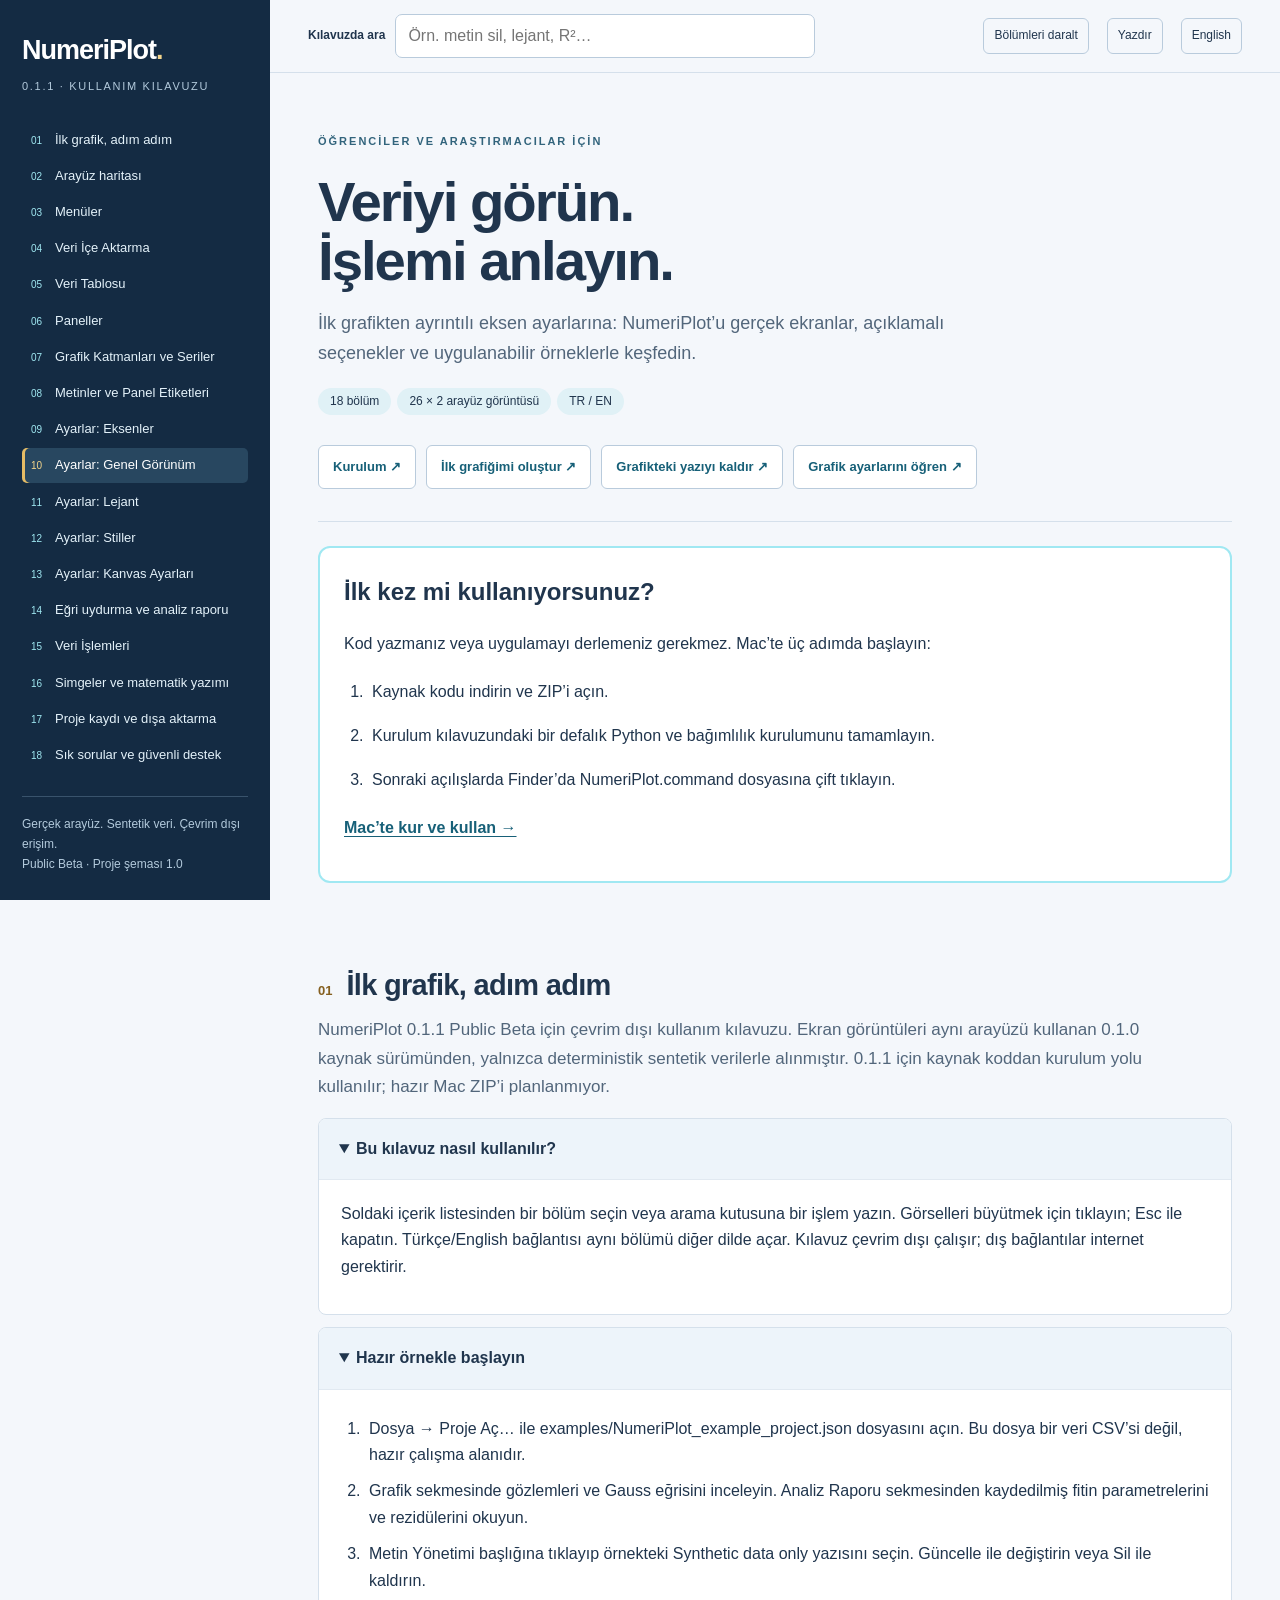
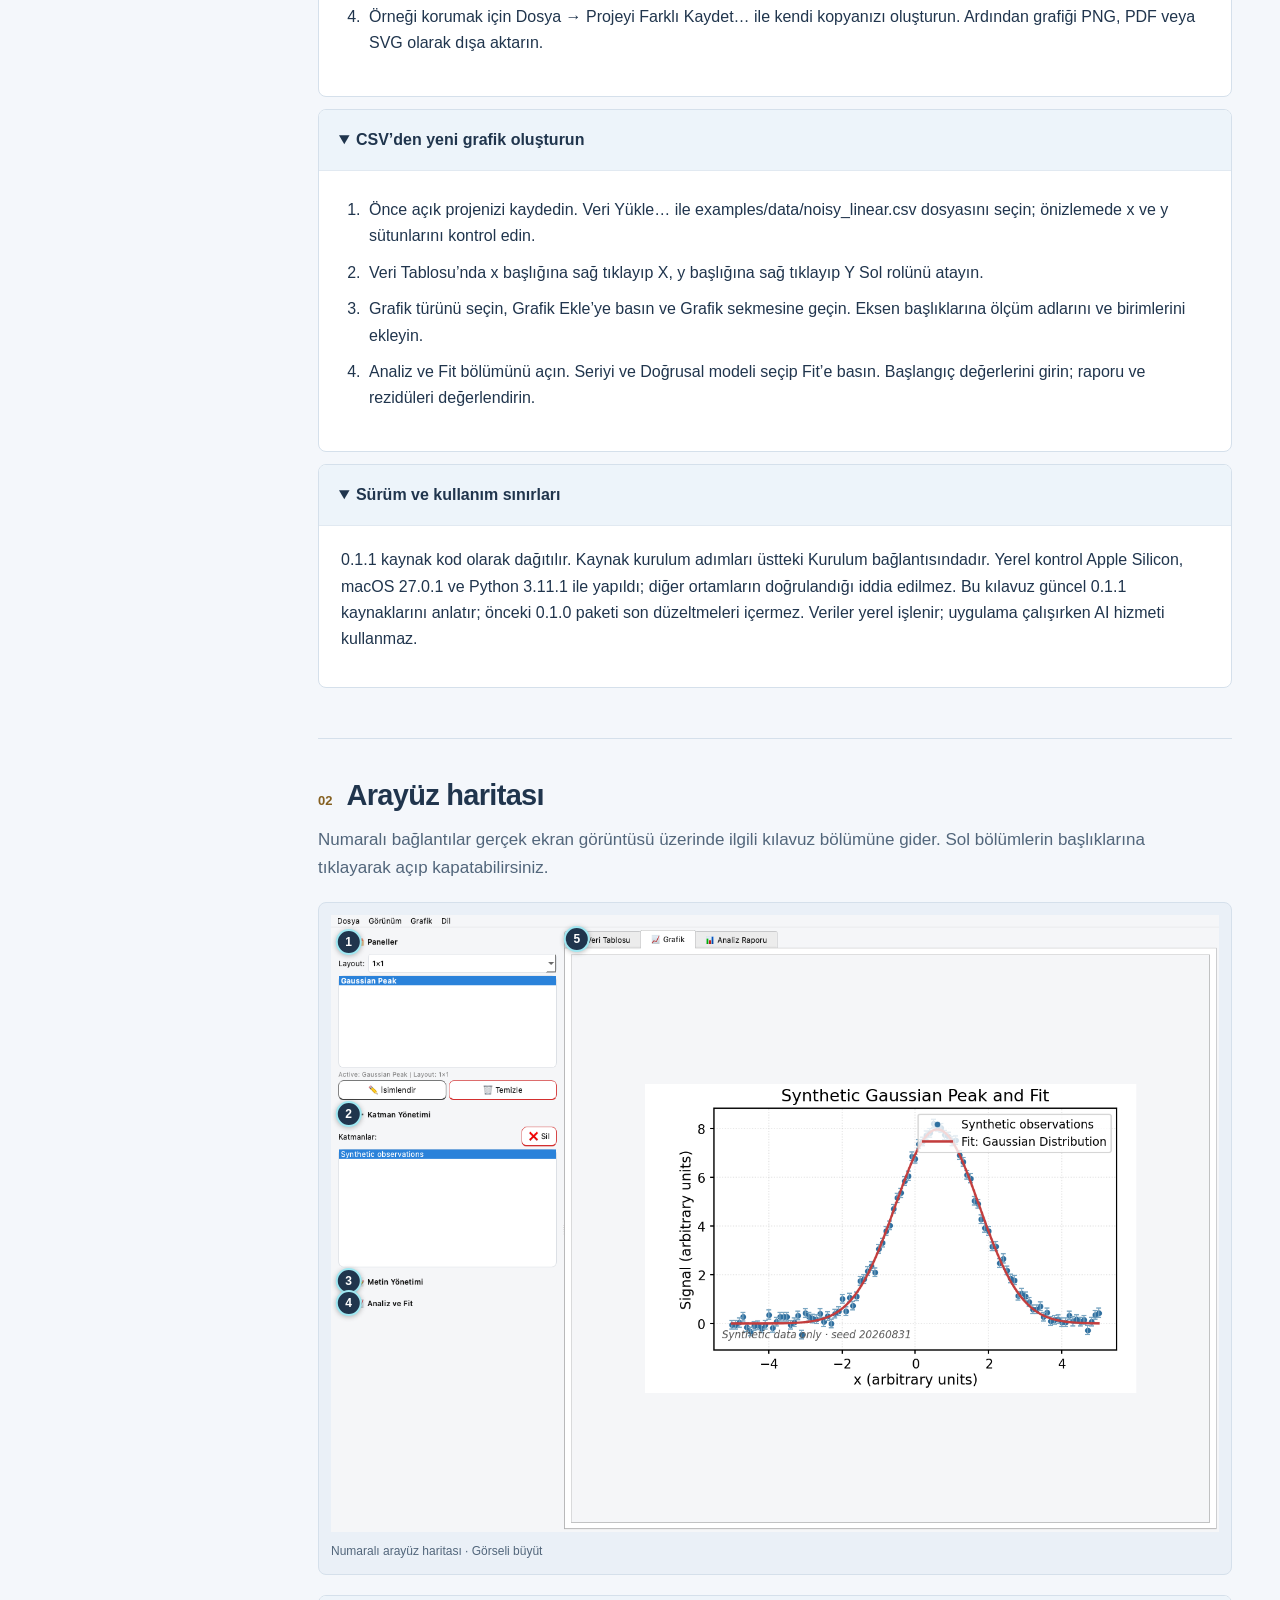
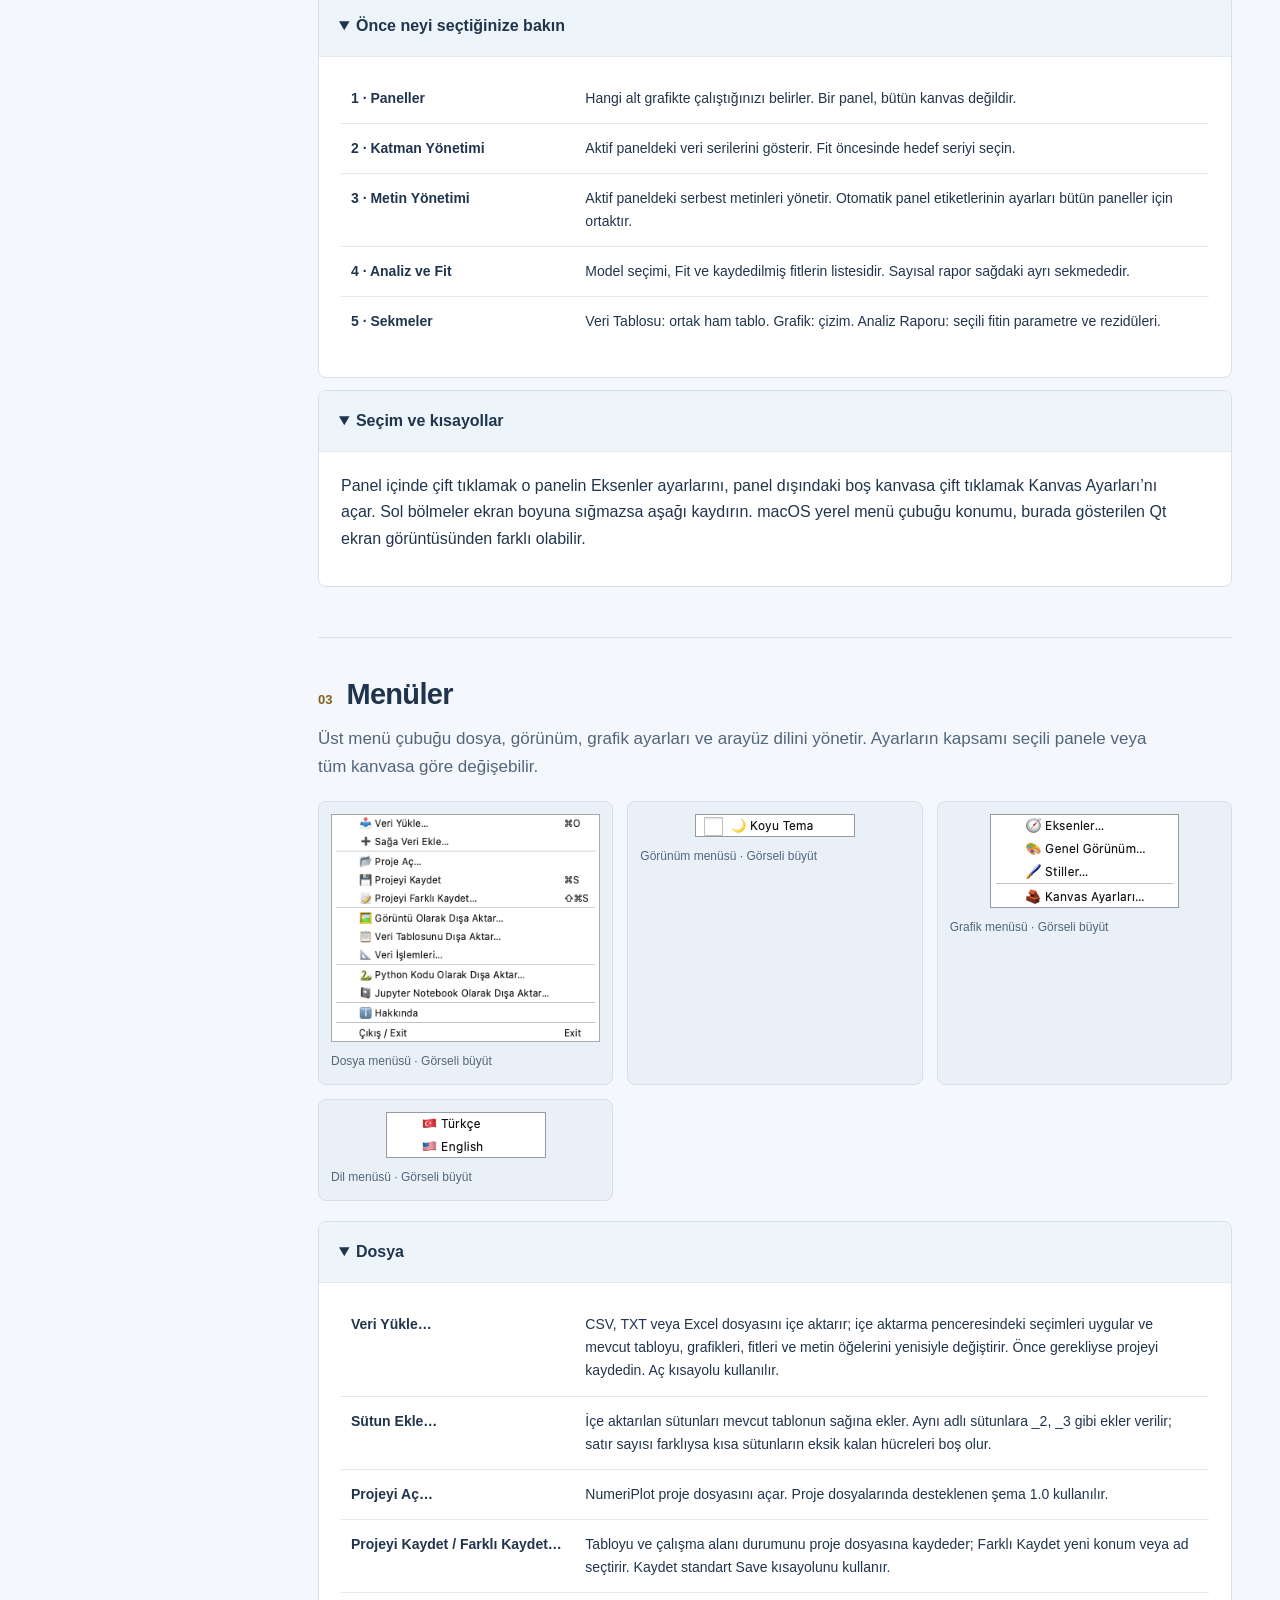
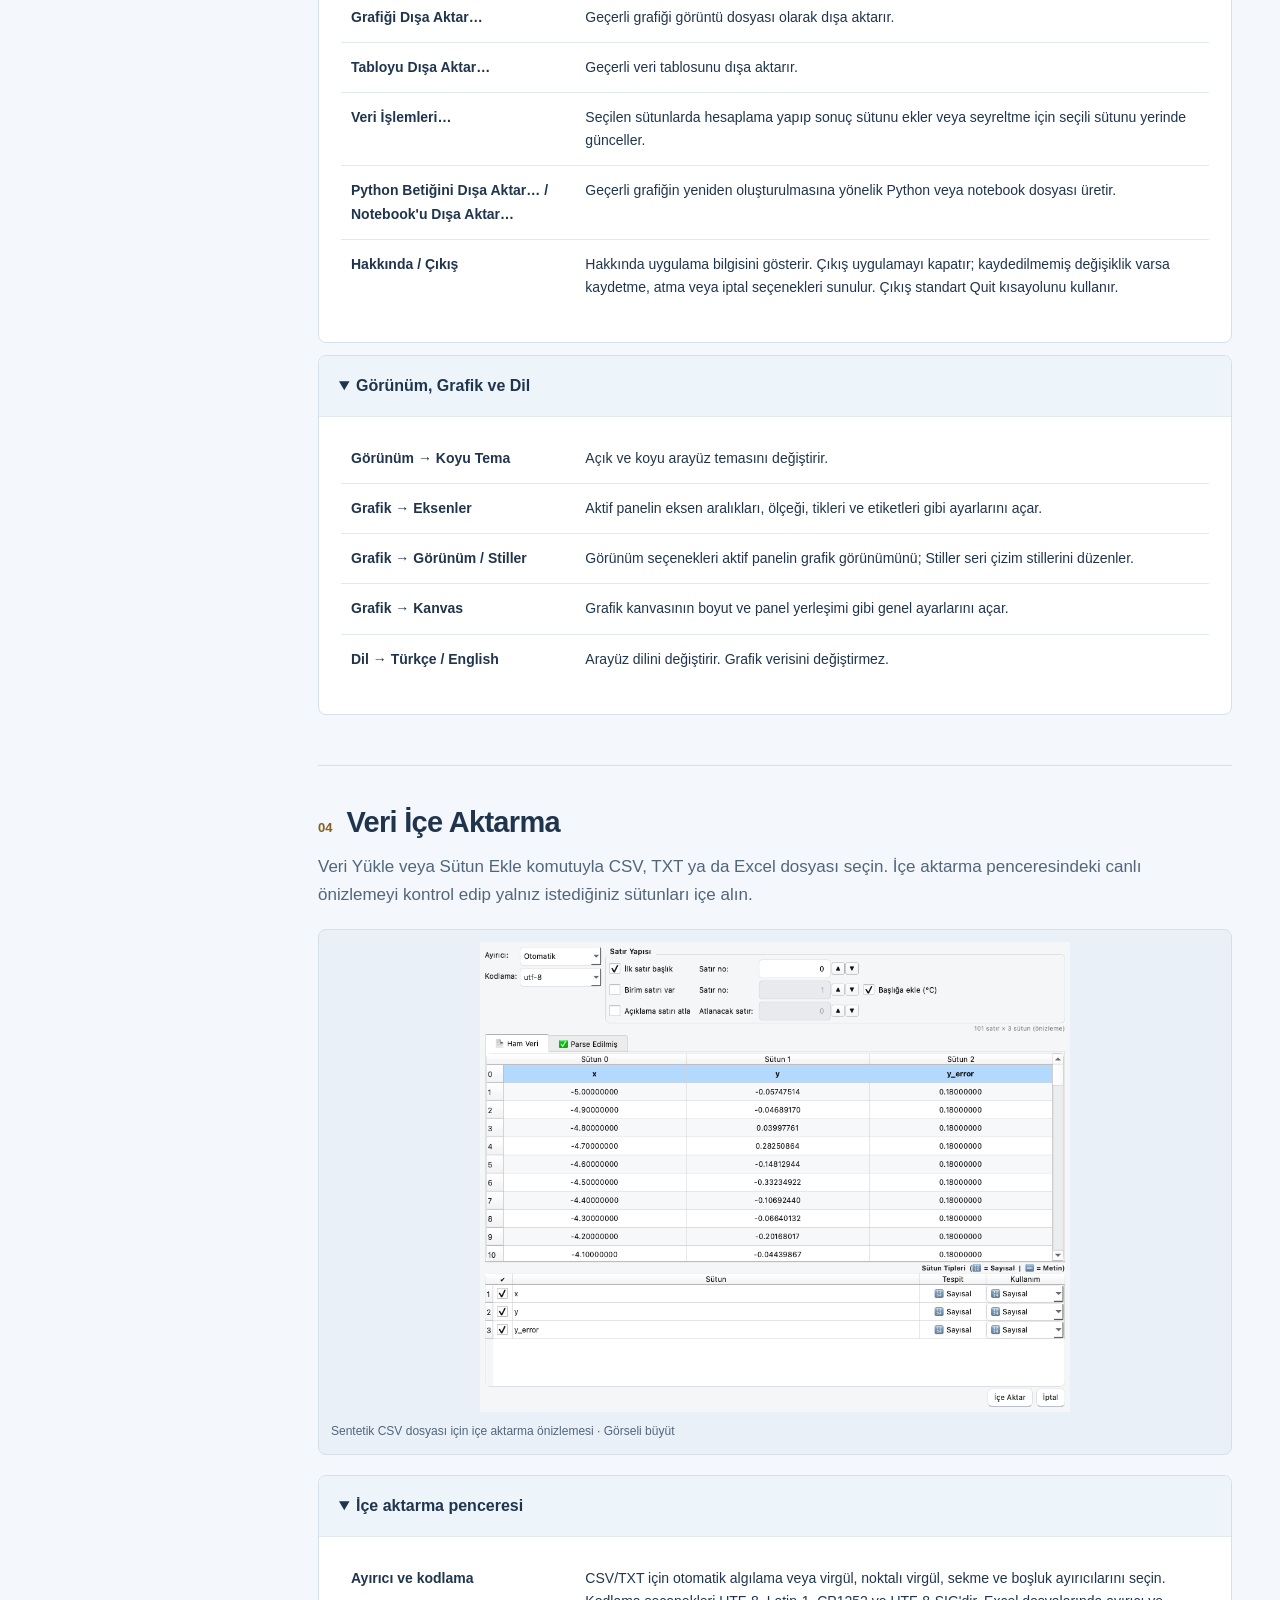
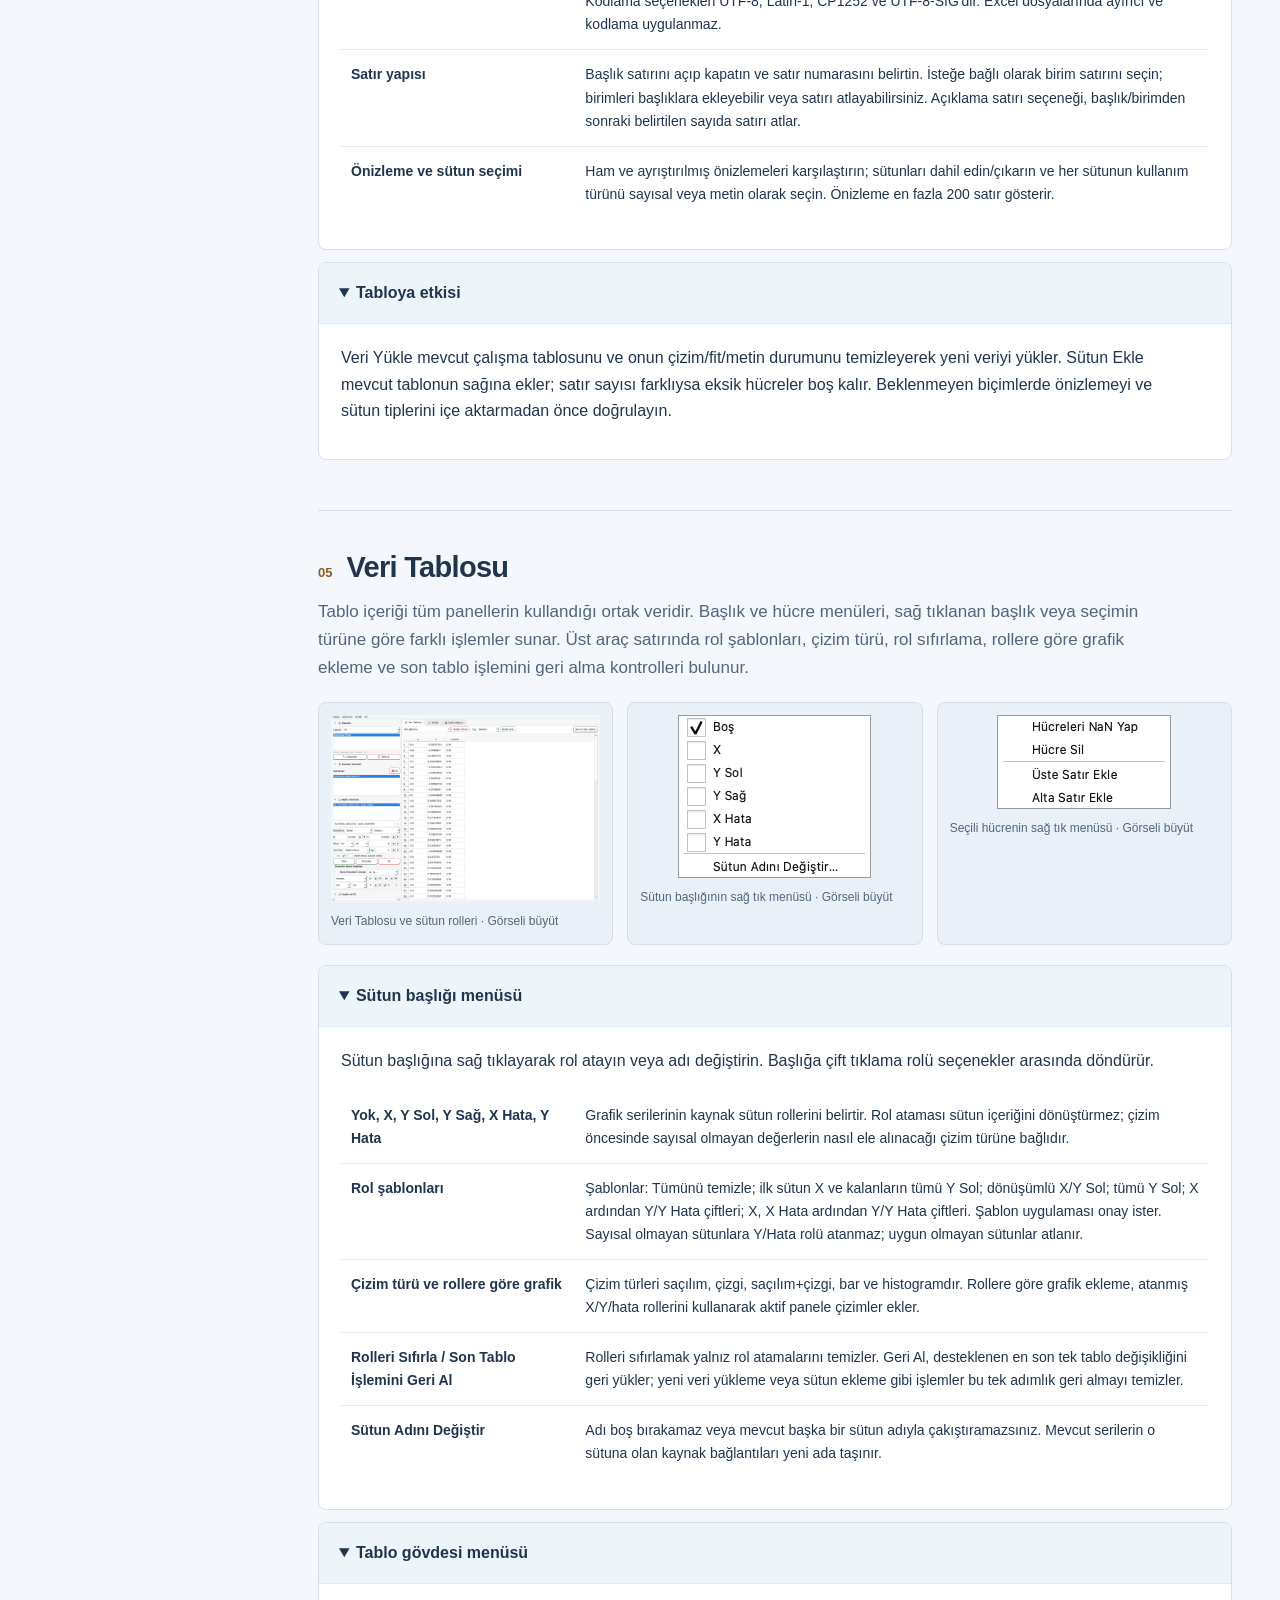
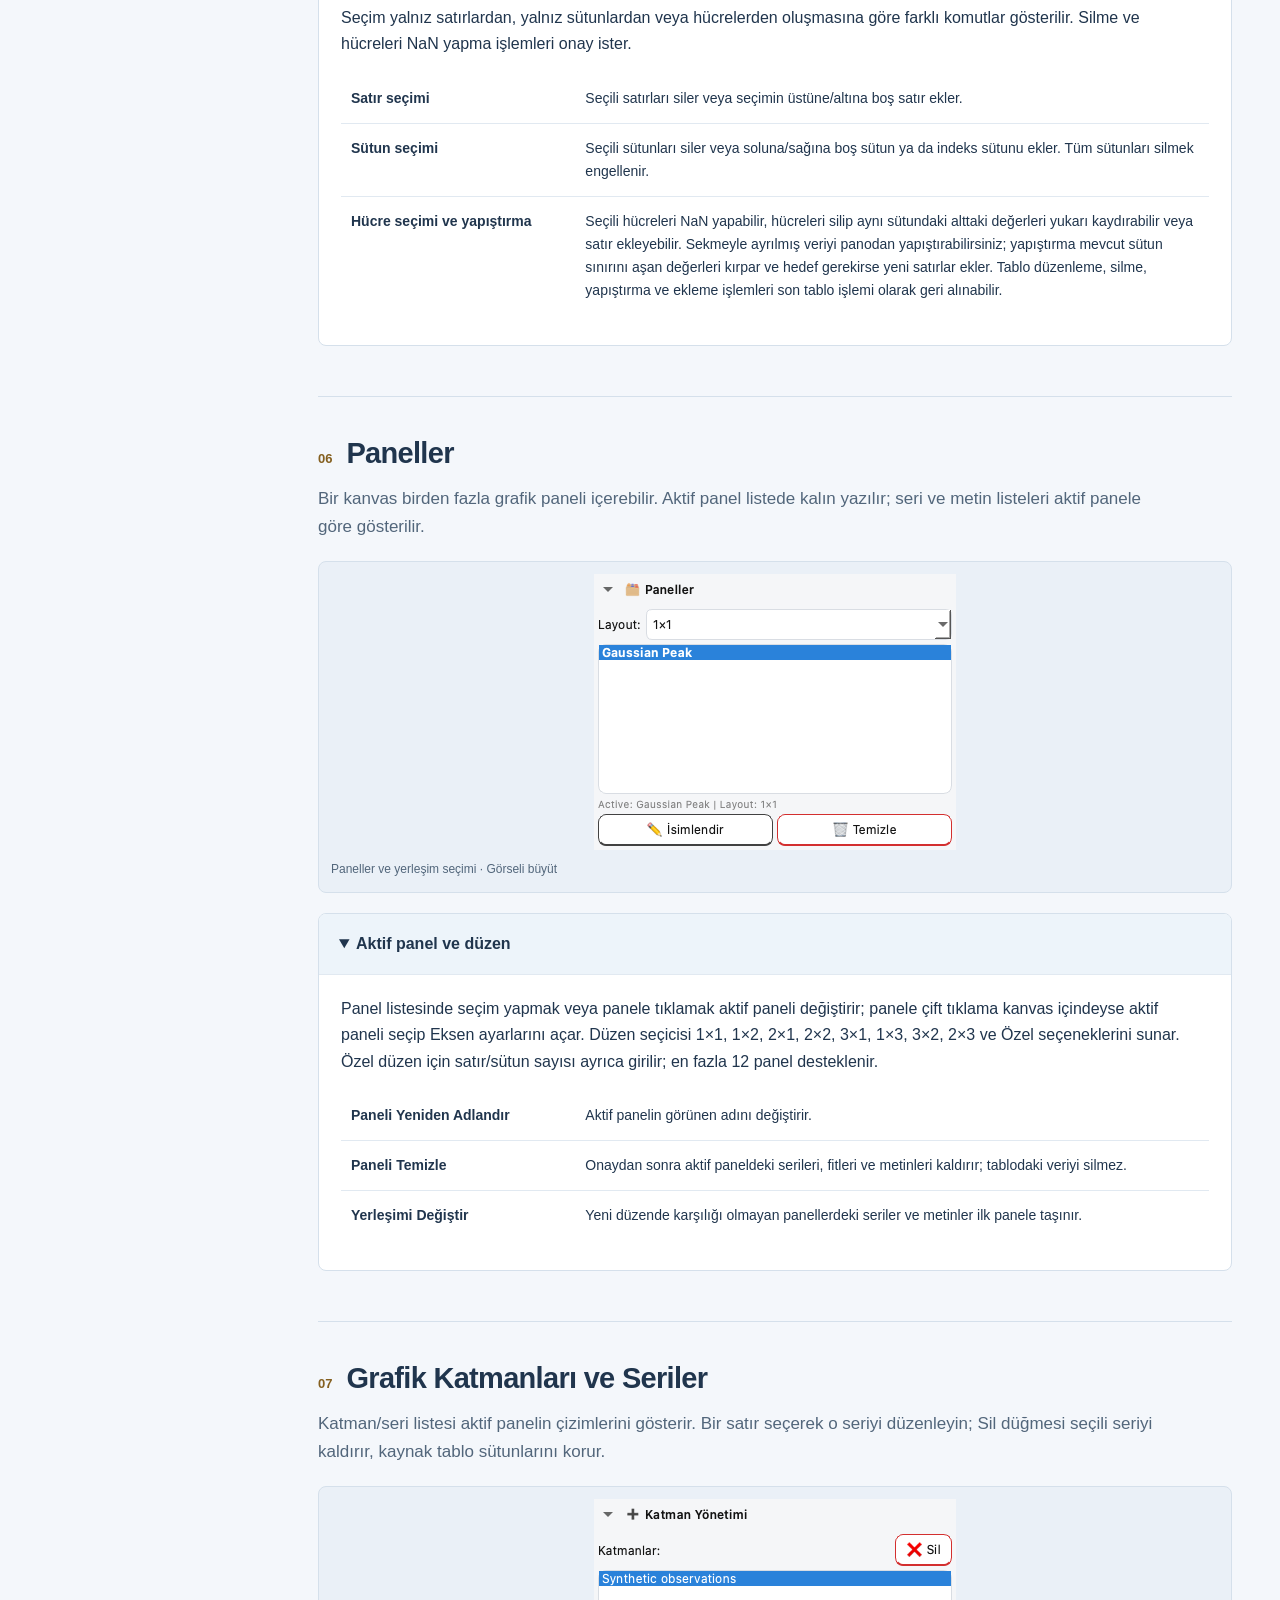
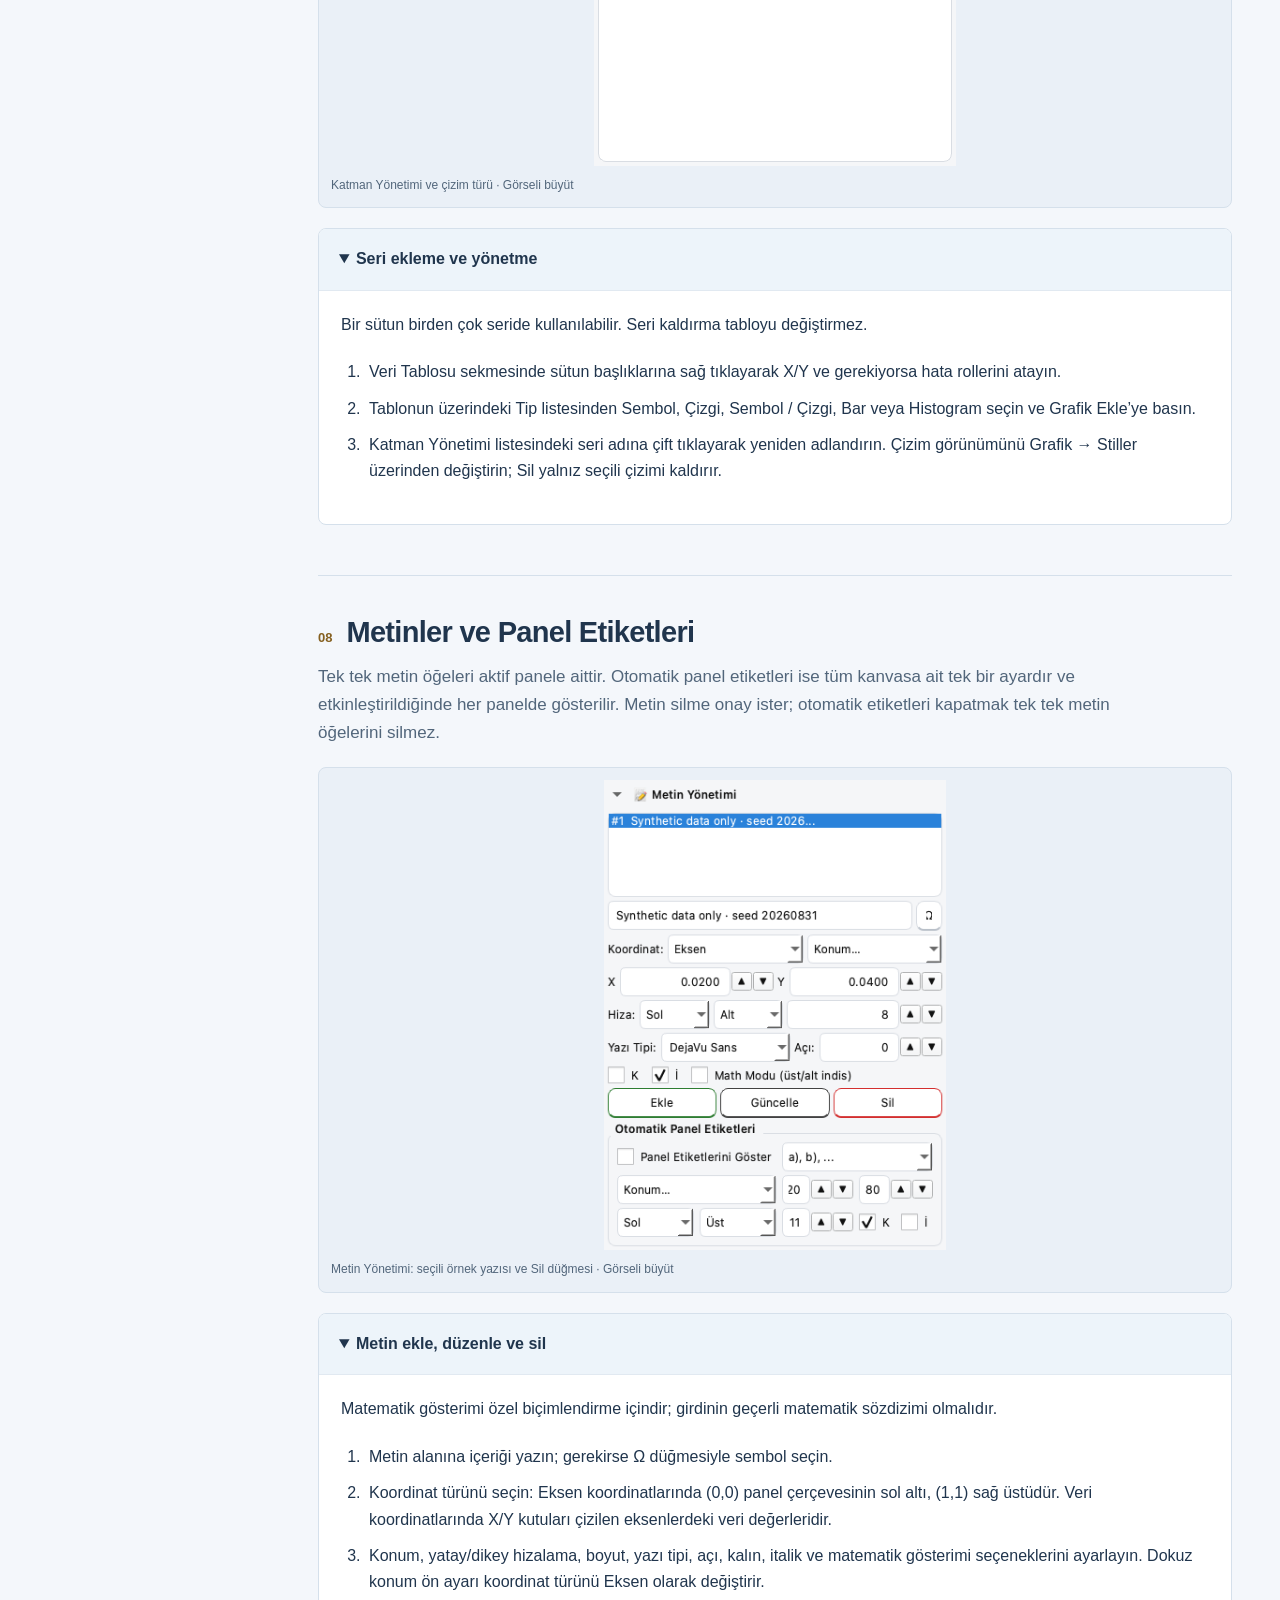
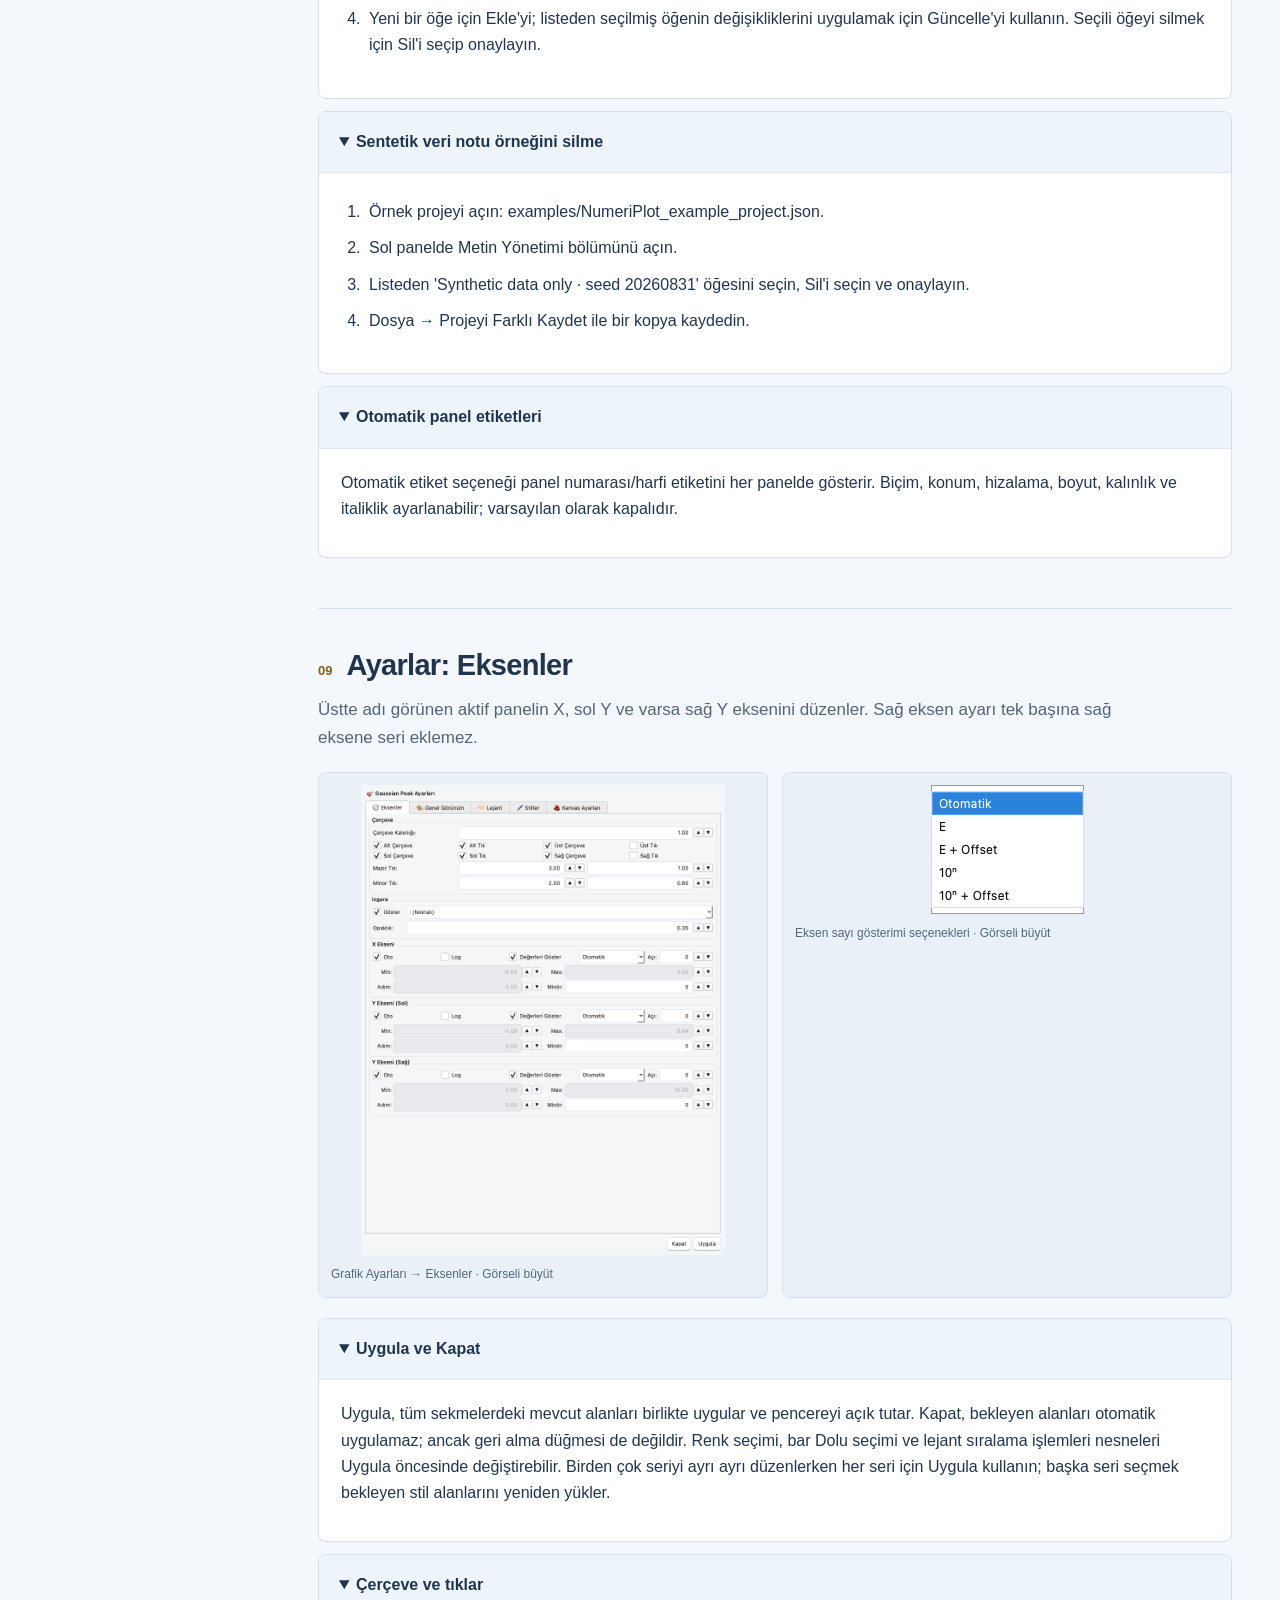
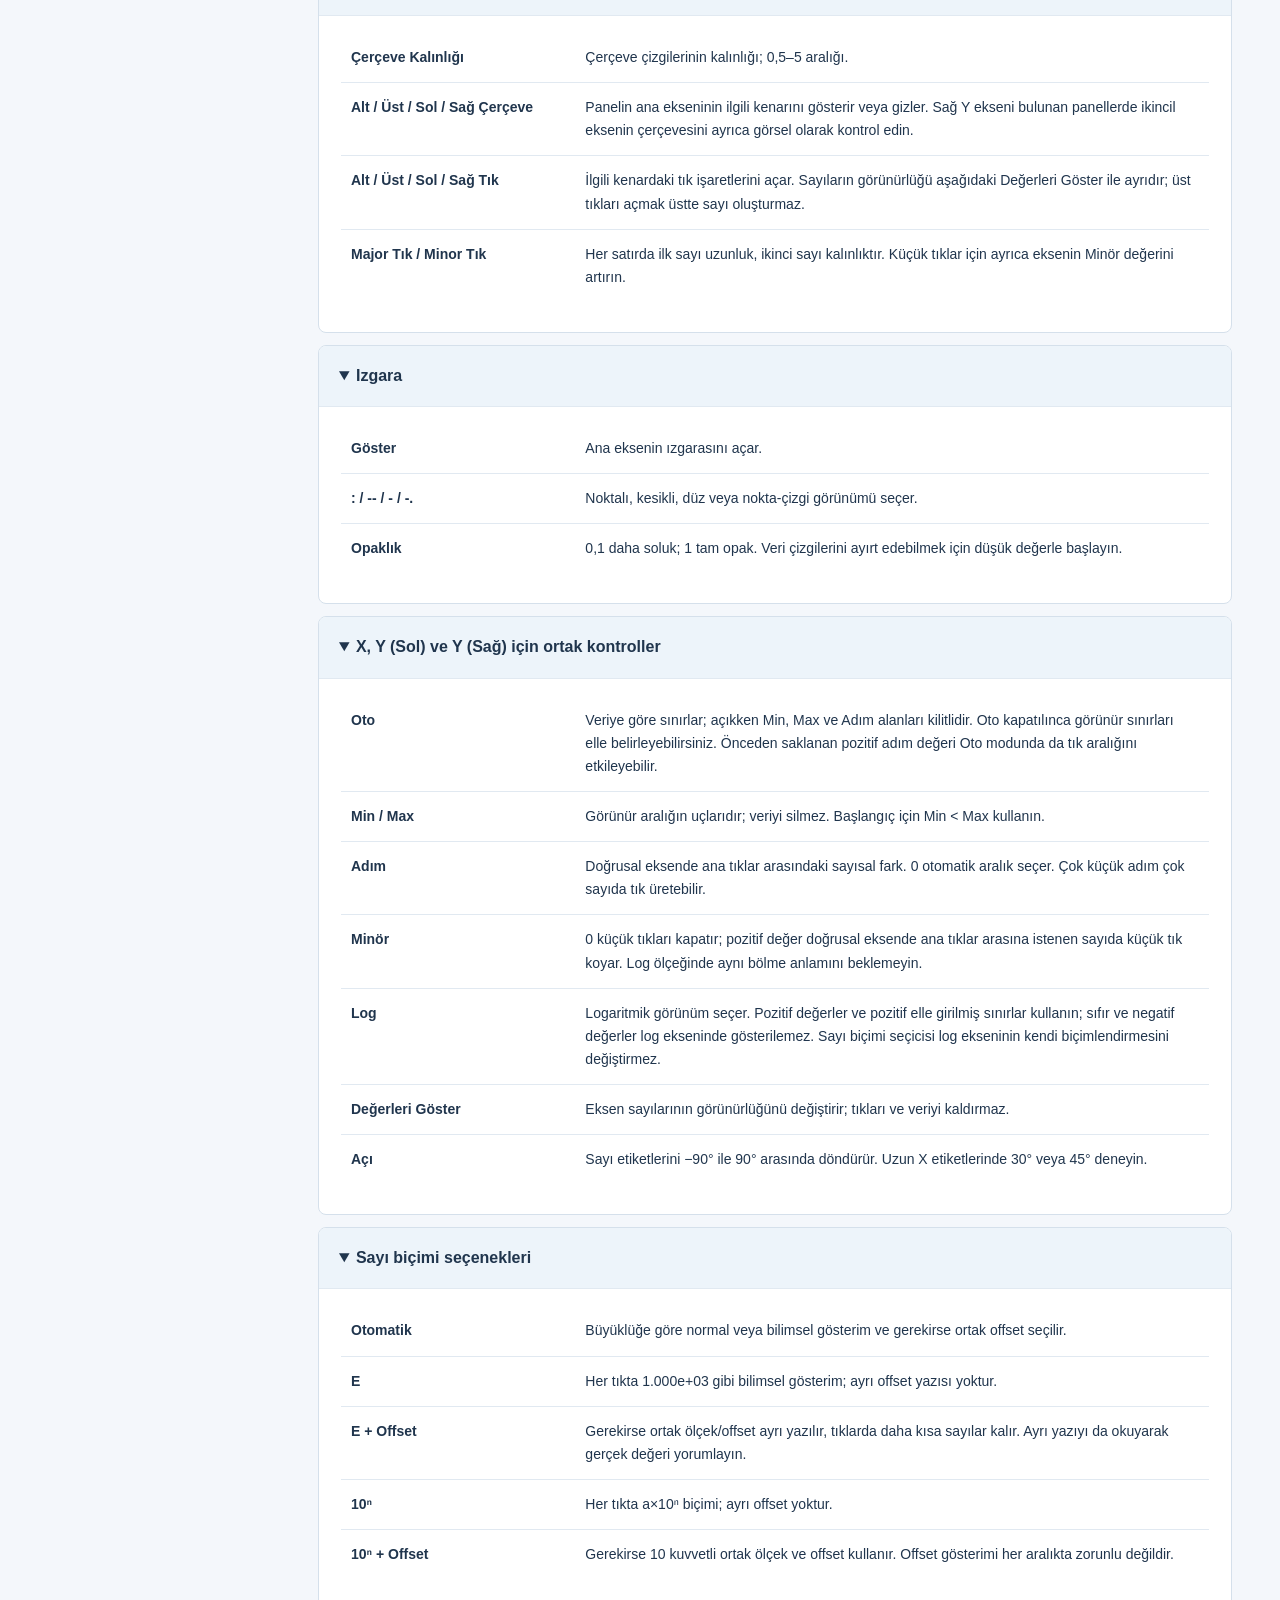
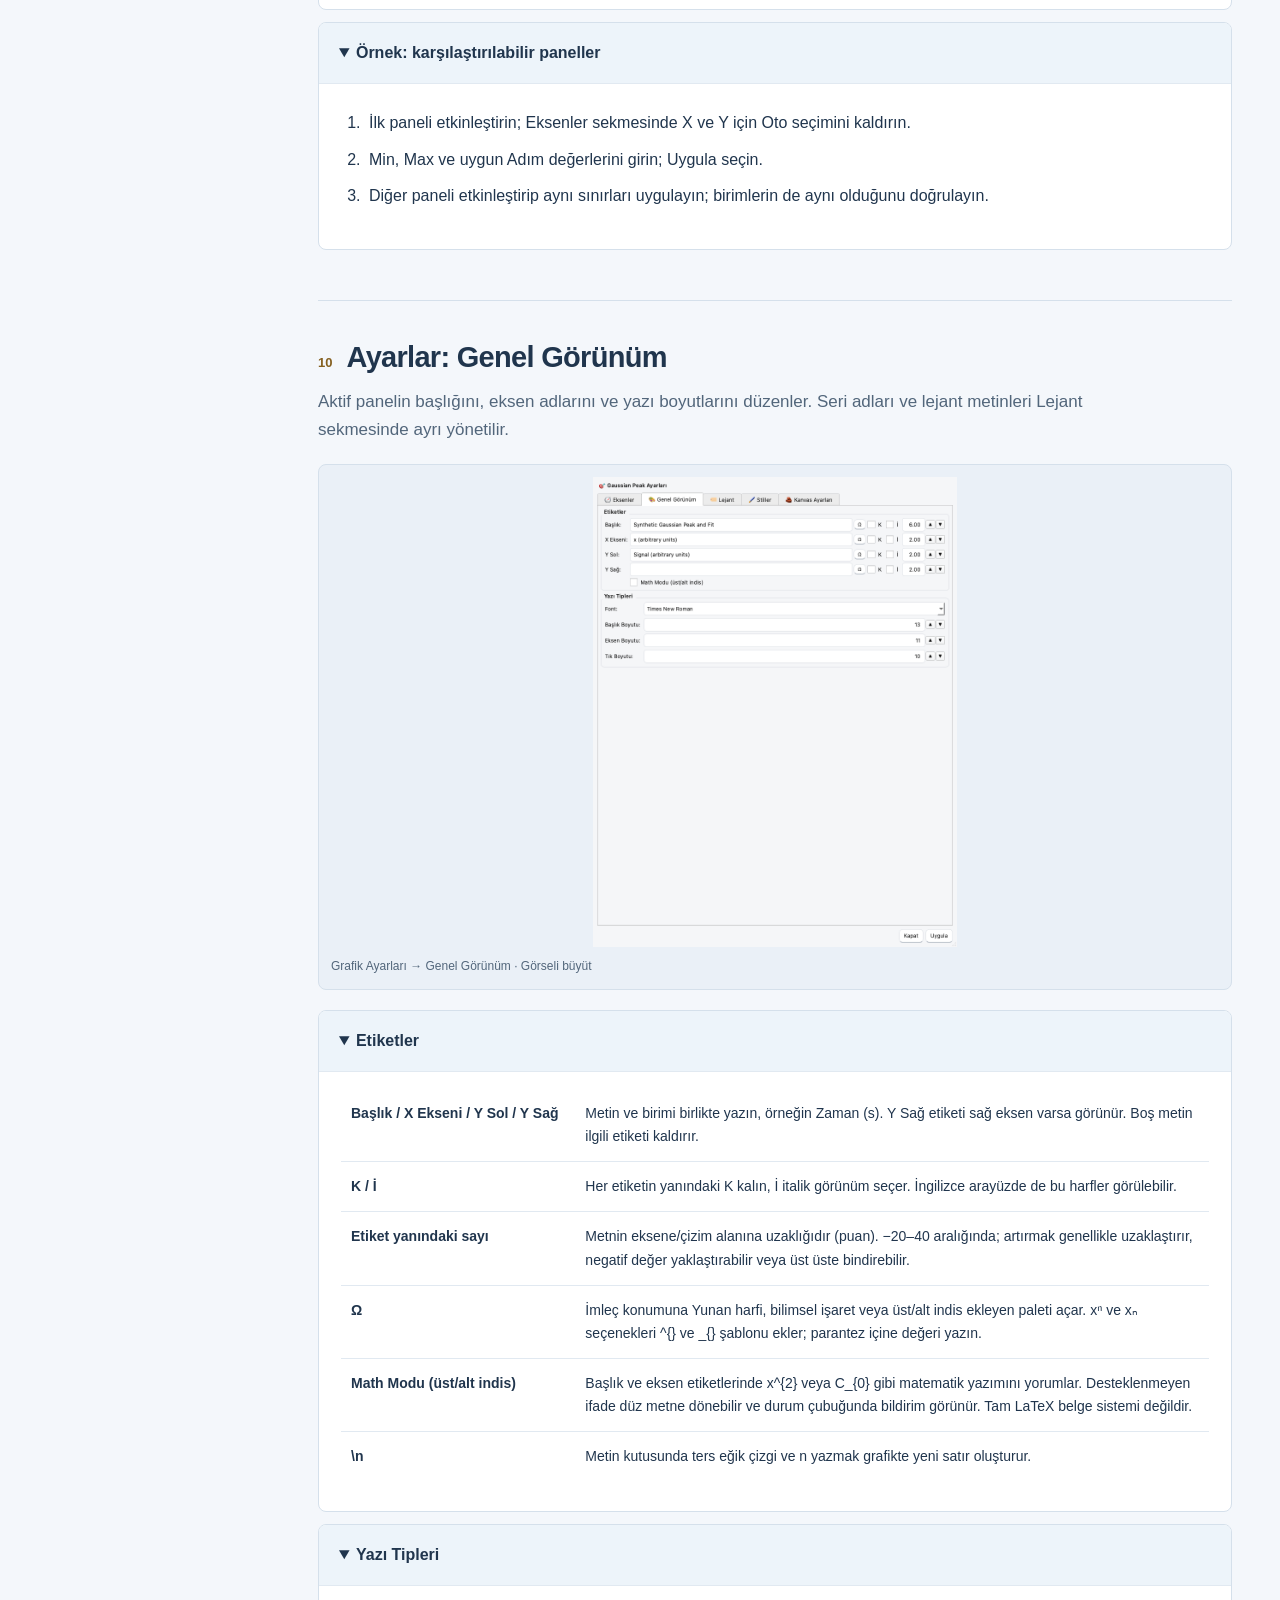
==== commit 66f46b80: "docs: finalize 0.1.1 source beta release metadata Record the release date, identify source-only dist" ====
--- a/docs/guide/index.html
+++ b/docs/guide/index.html
@@ -6,6 +6,6 @@
 <main id="content"><div class="hero"><span class="eyebrow">Öğrenciler ve araştırmacılar için</span><h1>Veriyi görün.<br>İşlemi anlayın.</h1><p>İlk grafikten ayrıntılı eksen ayarlarına: NumeriPlot’u gerçek ekranlar, açıklamalı seçenekler ve uygulanabilir örneklerle keşfedin.</p><span class="pill">18 bölüm</span><span class="pill">26 × 2 arayüz görüntüsü</span><span class="pill">TR / EN</span><div class="quicklinks"><a href="../../docs/SOURCE_INSTALL_TR.md">Kurulum ↗</a><a href="#start">İlk grafiğimi oluştur ↗</a><a href="#text">Grafikteki yazıyı kaldır ↗</a><a href="#settings-axes">Grafik ayarlarını öğren ↗</a></div></div>
 <section class="first-install" aria-labelledby="install-title"><h2 id="install-title">İlk kez mi kullanıyorsunuz?</h2><p>Kod yazmanız veya uygulamayı derlemeniz gerekmez. Mac’te üç adımda başlayın:</p><ol><li>Kaynak kodu indirin ve ZIP’i açın.</li><li>Kurulum kılavuzundaki bir defalık Python ve bağımlılık kurulumunu tamamlayın.</li><li>Sonraki açılışlarda Finder’da NumeriPlot.command dosyasına çift tıklayın.</li></ol><p><a href="../../docs/SOURCE_INSTALL_TR.md"><strong>Mac’te kur ve kullan →</strong></a></p></section>
 <noscript><p class="note">Tüm içerik JavaScript olmadan okunabilir. Arama ve görsel büyütme için JavaScript gerekir.</p></noscript><p class="status" id="status" role="status" aria-live="polite"></p><p id="empty" class="empty" hidden>Eşleşme bulunamadı. Daha kısa bir sözcük deneyin veya aramayı temizleyin.</p>
-<article class="section" id="start"><div class="section-head"><span class="section-number">01</span><h2>İlk grafik, adım adım</h2></div><p class="intro">NumeriPlot 0.1.1 Public Beta için çevrim dışı kullanım kılavuzu. Ekran görüntüleri aynı arayüzü kullanan 0.1.0 kaynak sürümünden, yalnızca deterministik sentetik verilerle alınmıştır. 0.1.1 için kaynak koddan kurulum yolu kullanılır; hazır Mac ZIP’i planlanmıyor.</p><details id="start-detail-1" open><summary>Bu kılavuz nasıl kullanılır?</summary><div class="block-body"><p>Soldaki içerik listesinden bir bölüm seçin veya arama kutusuna bir işlem yazın. Görselleri büyütmek için tıklayın; Esc ile kapatın. Türkçe/English bağlantısı aynı bölümü diğer dilde açar. Kılavuz çevrim dışı çalışır; dış bağlantılar internet gerektirir.</p></div></details><details id="start-detail-2" open><summary>Hazır örnekle başlayın</summary><div class="block-body"><ol><li>Dosya → Proje Aç… ile examples/NumeriPlot_example_project.json dosyasını açın. Bu dosya bir veri CSV’si değil, hazır çalışma alanıdır.</li><li>Grafik sekmesinde gözlemleri ve Gauss eğrisini inceleyin. Analiz Raporu sekmesinden kaydedilmiş fitin parametrelerini ve rezidülerini okuyun.</li><li>Metin Yönetimi başlığına tıklayıp örnekteki Synthetic data only yazısını seçin. Güncelle ile değiştirin veya Sil ile kaldırın.</li><li>Örneği korumak için Dosya → Projeyi Farklı Kaydet… ile kendi kopyanızı oluşturun. Ardından grafiği PNG, PDF veya SVG olarak dışa aktarın.</li></ol></div></details><details id="start-detail-3" open><summary>CSV’den yeni grafik oluşturun</summary><div class="block-body"><ol><li>Önce açık projenizi kaydedin. Veri Yükle… ile examples/data/noisy_linear.csv dosyasını seçin; önizlemede x ve y sütunlarını kontrol edin.</li><li>Veri Tablosu’nda x başlığına sağ tıklayıp X, y başlığına sağ tıklayıp Y Sol rolünü atayın.</li><li>Grafik türünü seçin, Grafik Ekle’ye basın ve Grafik sekmesine geçin. Eksen başlıklarına ölçüm adlarını ve birimlerini ekleyin.</li><li>Analiz ve Fit bölümünü açın. Seriyi ve Doğrusal modeli seçip Fit’e basın. Başlangıç değerlerini girin; raporu ve rezidüleri değerlendirin.</li></ol></div></details><details id="start-detail-4" open><summary>Sürüm ve kullanım sınırları</summary><div class="block-body"><p>0.1.1 kaynak kod dağıtımı için hazırlanıyor. Kaynak kurulum adımları üstteki Kurulum bağlantısındadır. Yerel kontrol Apple Silicon, macOS 27.0.1 ve Python 3.11.1 ile yapıldı; diğer ortamların doğrulandığı iddia edilmez. Bu kılavuz güncel 0.1.1 kaynaklarını anlatır; önceki 0.1.0 paketi son düzeltmeleri içermez. Veriler yerel işlenir; uygulama çalışırken AI hizmeti kullanmaz.</p></div></details></article><article class="section" id="overview"><div class="section-head"><span class="section-number">02</span><h2>Arayüz haritası</h2></div><p class="intro">Numaralı bağlantılar gerçek ekran görüntüsü üzerinde ilgili kılavuz bölümüne gider. Sol bölümlerin başlıklarına tıklayarak açıp kapatabilirsiniz.</p><div class="gallery single"><figure><div class="image-wrap"><button class="image-button" aria-label="Görseli büyüt: Numaralı arayüz haritası"><img src="assets/overview-tr.png" width="1440" height="1000" alt="Numaralı arayüz haritası" loading="lazy"></button><a class="pin" href="#panels" style="left:1.111%;top:4.300%" aria-label="1: Paneller">1</a><a class="pin" href="#layers" style="left:1.111%;top:32.300%" aria-label="2: Grafik Katmanları ve Seriler">2</a><a class="pin" href="#text" style="left:1.111%;top:59.400%" aria-label="3: Metinler ve Panel Etiketleri">3</a><a class="pin" href="#fit" style="left:1.111%;top:62.900%" aria-label="4: Eğri uydurma ve analiz raporu">4</a><a class="pin" href="#table" style="left:26.806%;top:3.900%" aria-label="5: Veri Tablosu">5</a></div><figcaption>Numaralı arayüz haritası · Görseli büyüt</figcaption></figure></div><details id="overview-detail-1" open><summary>Önce neyi seçtiğinize bakın</summary><div class="block-body"><table><tbody><tr><th scope="row">1 · Paneller</th><td>Hangi alt grafikte çalıştığınızı belirler. Bir panel, bütün kanvas değildir.</td></tr><tr><th scope="row">2 · Katman Yönetimi</th><td>Aktif paneldeki veri serilerini gösterir. Fit öncesinde hedef seriyi seçin.</td></tr><tr><th scope="row">3 · Metin Yönetimi</th><td>Aktif paneldeki serbest metinleri yönetir. Otomatik panel etiketlerinin ayarları bütün paneller için ortaktır.</td></tr><tr><th scope="row">4 · Analiz ve Fit</th><td>Model seçimi, Fit ve kaydedilmiş fitlerin listesidir. Sayısal rapor sağdaki ayrı sekmededir.</td></tr><tr><th scope="row">5 · Sekmeler</th><td>Veri Tablosu: ortak ham tablo. Grafik: çizim. Analiz Raporu: seçili fitin parametre ve rezidüleri.</td></tr></tbody></table></div></details><details id="overview-detail-2" open><summary>Seçim ve kısayollar</summary><div class="block-body"><p>Panel içinde çift tıklamak o panelin Eksenler ayarlarını, panel dışındaki boş kanvasa çift tıklamak Kanvas Ayarları’nı açar. Sol bölmeler ekran boyuna sığmazsa aşağı kaydırın. macOS yerel menü çubuğu konumu, burada gösterilen Qt ekran görüntüsünden farklı olabilir.</p></div></details></article><article class="section" id="menus"><div class="section-head"><span class="section-number">03</span><h2>Menüler</h2></div><p class="intro">Üst menü çubuğu dosya, görünüm, grafik ayarları ve arayüz dilini yönetir. Ayarların kapsamı seçili panele veya tüm kanvasa göre değişebilir.</p><div class="gallery"><figure><div class="image-wrap"><button class="image-button" aria-label="Görseli büyüt: Dosya menüsü"><img src="assets/menus-file-tr.png" width="338" height="286" alt="Dosya menüsü" loading="lazy"></button></div><figcaption>Dosya menüsü · Görseli büyüt</figcaption></figure><figure><div class="image-wrap"><button class="image-button" aria-label="Görseli büyüt: Görünüm menüsü"><img src="assets/menus-view-tr.png" width="160" height="23" alt="Görünüm menüsü" loading="lazy"></button></div><figcaption>Görünüm menüsü · Görseli büyüt</figcaption></figure><figure><div class="image-wrap"><button class="image-button" aria-label="Görseli büyüt: Grafik menüsü"><img src="assets/menus-plot-tr.png" width="189" height="94" alt="Grafik menüsü" loading="lazy"></button></div><figcaption>Grafik menüsü · Görseli büyüt</figcaption></figure><figure><div class="image-wrap"><button class="image-button" aria-label="Görseli büyüt: Dil menüsü"><img src="assets/menus-language-tr.png" width="160" height="46" alt="Dil menüsü" loading="lazy"></button></div><figcaption>Dil menüsü · Görseli büyüt</figcaption></figure></div><details id="menus-detail-1" open><summary>Dosya</summary><div class="block-body"><table><tbody><tr><th scope="row">Veri Yükle…</th><td>CSV, TXT veya Excel dosyasını içe aktarır; içe aktarma penceresindeki seçimleri uygular ve mevcut tabloyu, grafikleri, fitleri ve metin öğelerini yenisiyle değiştirir. Önce gerekliyse projeyi kaydedin. Aç kısayolu kullanılır.</td></tr><tr><th scope="row">Sütun Ekle…</th><td>İçe aktarılan sütunları mevcut tablonun sağına ekler. Aynı adlı sütunlara _2, _3 gibi ekler verilir; satır sayısı farklıysa kısa sütunların eksik kalan hücreleri boş olur.</td></tr><tr><th scope="row">Projeyi Aç…</th><td>NumeriPlot proje dosyasını açar. Proje dosyalarında desteklenen şema 1.0 kullanılır.</td></tr><tr><th scope="row">Projeyi Kaydet / Farklı Kaydet…</th><td>Tabloyu ve çalışma alanı durumunu proje dosyasına kaydeder; Farklı Kaydet yeni konum veya ad seçtirir. Kaydet standart Save kısayolunu kullanır.</td></tr><tr><th scope="row">Grafiği Dışa Aktar…</th><td>Geçerli grafiği görüntü dosyası olarak dışa aktarır.</td></tr><tr><th scope="row">Tabloyu Dışa Aktar…</th><td>Geçerli veri tablosunu dışa aktarır.</td></tr><tr><th scope="row">Veri İşlemleri…</th><td>Seçilen sütunlarda hesaplama yapıp sonuç sütunu ekler veya seyreltme için seçili sütunu yerinde günceller.</td></tr><tr><th scope="row">Python Betiğini Dışa Aktar… / Notebook&#x27;u Dışa Aktar…</th><td>Geçerli grafiğin yeniden oluşturulmasına yönelik Python veya notebook dosyası üretir.</td></tr><tr><th scope="row">Hakkında / Çıkış</th><td>Hakkında uygulama bilgisini gösterir. Çıkış uygulamayı kapatır; kaydedilmemiş değişiklik varsa kaydetme, atma veya iptal seçenekleri sunulur. Çıkış standart Quit kısayolunu kullanır.</td></tr></tbody></table></div></details><details id="menus-detail-2" open><summary>Görünüm, Grafik ve Dil</summary><div class="block-body"><table><tbody><tr><th scope="row">Görünüm → Koyu Tema</th><td>Açık ve koyu arayüz temasını değiştirir.</td></tr><tr><th scope="row">Grafik → Eksenler</th><td>Aktif panelin eksen aralıkları, ölçeği, tikleri ve etiketleri gibi ayarlarını açar.</td></tr><tr><th scope="row">Grafik → Görünüm / Stiller</th><td>Görünüm seçenekleri aktif panelin grafik görünümünü; Stiller seri çizim stillerini düzenler.</td></tr><tr><th scope="row">Grafik → Kanvas</th><td>Grafik kanvasının boyut ve panel yerleşimi gibi genel ayarlarını açar.</td></tr><tr><th scope="row">Dil → Türkçe / English</th><td>Arayüz dilini değiştirir. Grafik verisini değiştirmez.</td></tr></tbody></table></div></details></article><article class="section" id="import"><div class="section-head"><span class="section-number">04</span><h2>Veri İçe Aktarma</h2></div><p class="intro">Veri Yükle veya Sütun Ekle komutuyla CSV, TXT ya da Excel dosyası seçin. İçe aktarma penceresindeki canlı önizlemeyi kontrol edip yalnız istediğiniz sütunları içe alın.</p><div class="gallery"><figure><div class="image-wrap"><button class="image-button" aria-label="Görseli büyüt: Sentetik CSV dosyası için içe aktarma önizlemesi"><img src="assets/import-tr.png" width="980" height="780" alt="Sentetik CSV dosyası için içe aktarma önizlemesi" loading="lazy"></button></div><figcaption>Sentetik CSV dosyası için içe aktarma önizlemesi · Görseli büyüt</figcaption></figure></div><details id="import-detail-1" open><summary>İçe aktarma penceresi</summary><div class="block-body"><table><tbody><tr><th scope="row">Ayırıcı ve kodlama</th><td>CSV/TXT için otomatik algılama veya virgül, noktalı virgül, sekme ve boşluk ayırıcılarını seçin. Kodlama seçenekleri UTF-8, Latin-1, CP1252 ve UTF-8-SIG&#x27;dir. Excel dosyalarında ayırıcı ve kodlama uygulanmaz.</td></tr><tr><th scope="row">Satır yapısı</th><td>Başlık satırını açıp kapatın ve satır numarasını belirtin. İsteğe bağlı olarak birim satırını seçin; birimleri başlıklara ekleyebilir veya satırı atlayabilirsiniz. Açıklama satırı seçeneği, başlık/birimden sonraki belirtilen sayıda satırı atlar.</td></tr><tr><th scope="row">Önizleme ve sütun seçimi</th><td>Ham ve ayrıştırılmış önizlemeleri karşılaştırın; sütunları dahil edin/çıkarın ve her sütunun kullanım türünü sayısal veya metin olarak seçin. Önizleme en fazla 200 satır gösterir.</td></tr></tbody></table></div></details><details id="import-detail-2" open><summary>Tabloya etkisi</summary><div class="block-body"><p>Veri Yükle mevcut çalışma tablosunu ve onun çizim/fit/metin durumunu temizleyerek yeni veriyi yükler. Sütun Ekle mevcut tablonun sağına ekler; satır sayısı farklıysa eksik hücreler boş kalır. Beklenmeyen biçimlerde önizlemeyi ve sütun tiplerini içe aktarmadan önce doğrulayın.</p></div></details></article><article class="section" id="table"><div class="section-head"><span class="section-number">05</span><h2>Veri Tablosu</h2></div><p class="intro">Tablo içeriği tüm panellerin kullandığı ortak veridir. Başlık ve hücre menüleri, sağ tıklanan başlık veya seçimin türüne göre farklı işlemler sunar. Üst araç satırında rol şablonları, çizim türü, rol sıfırlama, rollere göre grafik ekleme ve son tablo işlemini geri alma kontrolleri bulunur.</p><div class="gallery"><figure><div class="image-wrap"><button class="image-button" aria-label="Görseli büyüt: Veri Tablosu ve sütun rolleri"><img src="assets/table-tr.png" width="1440" height="1000" alt="Veri Tablosu ve sütun rolleri" loading="lazy"></button></div><figcaption>Veri Tablosu ve sütun rolleri · Görseli büyüt</figcaption></figure><figure><div class="image-wrap"><button class="image-button" aria-label="Görseli büyüt: Sütun başlığının sağ tık menüsü"><img src="assets/table-roles-tr.png" width="193" height="163" alt="Sütun başlığının sağ tık menüsü" loading="lazy"></button></div><figcaption>Sütun başlığının sağ tık menüsü · Görseli büyüt</figcaption></figure><figure><div class="image-wrap"><button class="image-button" aria-label="Görseli büyüt: Seçili hücrenin sağ tık menüsü"><img src="assets/table-context-tr.png" width="174" height="94" alt="Seçili hücrenin sağ tık menüsü" loading="lazy"></button></div><figcaption>Seçili hücrenin sağ tık menüsü · Görseli büyüt</figcaption></figure></div><details id="table-detail-1" open><summary>Sütun başlığı menüsü</summary><div class="block-body"><p>Sütun başlığına sağ tıklayarak rol atayın veya adı değiştirin. Başlığa çift tıklama rolü seçenekler arasında döndürür.</p><table><tbody><tr><th scope="row">Yok, X, Y Sol, Y Sağ, X Hata, Y Hata</th><td>Grafik serilerinin kaynak sütun rollerini belirtir. Rol ataması sütun içeriğini dönüştürmez; çizim öncesinde sayısal olmayan değerlerin nasıl ele alınacağı çizim türüne bağlıdır.</td></tr><tr><th scope="row">Rol şablonları</th><td>Şablonlar: Tümünü temizle; ilk sütun X ve kalanların tümü Y Sol; dönüşümlü X/Y Sol; tümü Y Sol; X ardından Y/Y Hata çiftleri; X, X Hata ardından Y/Y Hata çiftleri. Şablon uygulaması onay ister. Sayısal olmayan sütunlara Y/Hata rolü atanmaz; uygun olmayan sütunlar atlanır.</td></tr><tr><th scope="row">Çizim türü ve rollere göre grafik</th><td>Çizim türleri saçılım, çizgi, saçılım+çizgi, bar ve histogramdır. Rollere göre grafik ekleme, atanmış X/Y/hata rollerini kullanarak aktif panele çizimler ekler.</td></tr><tr><th scope="row">Rolleri Sıfırla / Son Tablo İşlemini Geri Al</th><td>Rolleri sıfırlamak yalnız rol atamalarını temizler. Geri Al, desteklenen en son tek tablo değişikliğini geri yükler; yeni veri yükleme veya sütun ekleme gibi işlemler bu tek adımlık geri almayı temizler.</td></tr><tr><th scope="row">Sütun Adını Değiştir</th><td>Adı boş bırakamaz veya mevcut başka bir sütun adıyla çakıştıramazsınız. Mevcut serilerin o sütuna olan kaynak bağlantıları yeni ada taşınır.</td></tr></tbody></table></div></details><details id="table-detail-2" open><summary>Tablo gövdesi menüsü</summary><div class="block-body"><p>Seçim yalnız satırlardan, yalnız sütunlardan veya hücrelerden oluşmasına göre farklı komutlar gösterilir. Silme ve hücreleri NaN yapma işlemleri onay ister.</p><table><tbody><tr><th scope="row">Satır seçimi</th><td>Seçili satırları siler veya seçimin üstüne/altına boş satır ekler.</td></tr><tr><th scope="row">Sütun seçimi</th><td>Seçili sütunları siler veya soluna/sağına boş sütun ya da indeks sütunu ekler. Tüm sütunları silmek engellenir.</td></tr><tr><th scope="row">Hücre seçimi ve yapıştırma</th><td>Seçili hücreleri NaN yapabilir, hücreleri silip aynı sütundaki alttaki değerleri yukarı kaydırabilir veya satır ekleyebilir. Sekmeyle ayrılmış veriyi panodan yapıştırabilirsiniz; yapıştırma mevcut sütun sınırını aşan değerleri kırpar ve hedef gerekirse yeni satırlar ekler. Tablo düzenleme, silme, yapıştırma ve ekleme işlemleri son tablo işlemi olarak geri alınabilir.</td></tr></tbody></table></div></details></article><article class="section" id="panels"><div class="section-head"><span class="section-number">06</span><h2>Paneller</h2></div><p class="intro">Bir kanvas birden fazla grafik paneli içerebilir. Aktif panel listede kalın yazılır; seri ve metin listeleri aktif panele göre gösterilir.</p><div class="gallery"><figure><div class="image-wrap"><button class="image-button" aria-label="Görseli büyüt: Paneller ve yerleşim seçimi"><img src="assets/panels-tr.png" width="362" height="276" alt="Paneller ve yerleşim seçimi" loading="lazy"></button></div><figcaption>Paneller ve yerleşim seçimi · Görseli büyüt</figcaption></figure></div><details id="panels-detail-1" open><summary>Aktif panel ve düzen</summary><div class="block-body"><p>Panel listesinde seçim yapmak veya panele tıklamak aktif paneli değiştirir; panele çift tıklama kanvas içindeyse aktif paneli seçip Eksen ayarlarını açar. Düzen seçicisi 1×1, 1×2, 2×1, 2×2, 3×1, 1×3, 3×2, 2×3 ve Özel seçeneklerini sunar. Özel düzen için satır/sütun sayısı ayrıca girilir; en fazla 12 panel desteklenir.</p><table><tbody><tr><th scope="row">Paneli Yeniden Adlandır</th><td>Aktif panelin görünen adını değiştirir.</td></tr><tr><th scope="row">Paneli Temizle</th><td>Onaydan sonra aktif paneldeki serileri, fitleri ve metinleri kaldırır; tablodaki veriyi silmez.</td></tr><tr><th scope="row">Yerleşimi Değiştir</th><td>Yeni düzende karşılığı olmayan panellerdeki seriler ve metinler ilk panele taşınır.</td></tr></tbody></table></div></details></article><article class="section" id="layers"><div class="section-head"><span class="section-number">07</span><h2>Grafik Katmanları ve Seriler</h2></div><p class="intro">Katman/seri listesi aktif panelin çizimlerini gösterir. Bir satır seçerek o seriyi düzenleyin; Sil düğmesi seçili seriyi kaldırır, kaynak tablo sütunlarını korur.</p><div class="gallery"><figure><div class="image-wrap"><button class="image-button" aria-label="Görseli büyüt: Katman Yönetimi ve çizim türü"><img src="assets/layers-tr.png" width="362" height="267" alt="Katman Yönetimi ve çizim türü" loading="lazy"></button></div><figcaption>Katman Yönetimi ve çizim türü · Görseli büyüt</figcaption></figure></div><details id="layers-detail-1" open><summary>Seri ekleme ve yönetme</summary><div class="block-body"><p>Bir sütun birden çok seride kullanılabilir. Seri kaldırma tabloyu değiştirmez.</p><ol><li>Veri Tablosu sekmesinde sütun başlıklarına sağ tıklayarak X/Y ve gerekiyorsa hata rollerini atayın.</li><li>Tablonun üzerindeki Tip listesinden Sembol, Çizgi, Sembol / Çizgi, Bar veya Histogram seçin ve Grafik Ekle’ye basın.</li><li>Katman Yönetimi listesindeki seri adına çift tıklayarak yeniden adlandırın. Çizim görünümünü Grafik → Stiller üzerinden değiştirin; Sil yalnız seçili çizimi kaldırır.</li></ol></div></details></article><article class="section" id="text"><div class="section-head"><span class="section-number">08</span><h2>Metinler ve Panel Etiketleri</h2></div><p class="intro">Tek tek metin öğeleri aktif panele aittir. Otomatik panel etiketleri ise tüm kanvasa ait tek bir ayardır ve etkinleştirildiğinde her panelde gösterilir. Metin silme onay ister; otomatik etiketleri kapatmak tek tek metin öğelerini silmez.</p><div class="gallery"><figure><div class="image-wrap"><button class="image-button" aria-label="Görseli büyüt: Metin Yönetimi: seçili örnek yazısı ve Sil düğmesi"><img src="assets/text-tr.png" width="365" height="502" alt="Metin Yönetimi: seçili örnek yazısı ve Sil düğmesi" loading="lazy"></button></div><figcaption>Metin Yönetimi: seçili örnek yazısı ve Sil düğmesi · Görseli büyüt</figcaption></figure></div><details id="text-detail-1" open><summary>Metin ekle, düzenle ve sil</summary><div class="block-body"><p>Matematik gösterimi özel biçimlendirme içindir; girdinin geçerli matematik sözdizimi olmalıdır.</p><ol><li>Metin alanına içeriği yazın; gerekirse Ω düğmesiyle sembol seçin.</li><li>Koordinat türünü seçin: Eksen koordinatlarında (0,0) panel çerçevesinin sol altı, (1,1) sağ üstüdür. Veri koordinatlarında X/Y kutuları çizilen eksenlerdeki veri değerleridir.</li><li>Konum, yatay/dikey hizalama, boyut, yazı tipi, açı, kalın, italik ve matematik gösterimi seçeneklerini ayarlayın. Dokuz konum ön ayarı koordinat türünü Eksen olarak değiştirir.</li><li>Yeni bir öğe için Ekle&#x27;yi; listeden seçilmiş öğenin değişikliklerini uygulamak için Güncelle&#x27;yi kullanın. Seçili öğeyi silmek için Sil&#x27;i seçip onaylayın.</li></ol></div></details><details id="text-detail-2" open><summary>Sentetik veri notu örneğini silme</summary><div class="block-body"><ol><li>Örnek projeyi açın: examples/NumeriPlot_example_project.json.</li><li>Sol panelde Metin Yönetimi bölümünü açın.</li><li>Listeden &#x27;Synthetic data only · seed 20260831&#x27; öğesini seçin, Sil&#x27;i seçin ve onaylayın.</li><li>Dosya → Projeyi Farklı Kaydet ile bir kopya kaydedin.</li></ol></div></details><details id="text-detail-3" open><summary>Otomatik panel etiketleri</summary><div class="block-body"><p>Otomatik etiket seçeneği panel numarası/harfi etiketini her panelde gösterir. Biçim, konum, hizalama, boyut, kalınlık ve italiklik ayarlanabilir; varsayılan olarak kapalıdır.</p></div></details></article><article class="section" id="settings-axes"><div class="section-head"><span class="section-number">09</span><h2>Ayarlar: Eksenler</h2></div><p class="intro">Üstte adı görünen aktif panelin X, sol Y ve varsa sağ Y eksenini düzenler. Sağ eksen ayarı tek başına sağ eksene seri eklemez.</p><div class="gallery"><figure><div class="image-wrap"><button class="image-button" aria-label="Görseli büyüt: Grafik Ayarları → Eksenler"><img src="assets/settings-axes-tr.png" width="850" height="1100" alt="Grafik Ayarları → Eksenler" loading="lazy"></button></div><figcaption>Grafik Ayarları → Eksenler · Görseli büyüt</figcaption></figure><figure><div class="image-wrap"><button class="image-button" aria-label="Görseli büyüt: Eksen sayı gösterimi seçenekleri"><img src="assets/notation-options-tr.png" width="153" height="129" alt="Eksen sayı gösterimi seçenekleri" loading="lazy"></button></div><figcaption>Eksen sayı gösterimi seçenekleri · Görseli büyüt</figcaption></figure></div><details id="settings-axes-detail-1" open><summary>Uygula ve Kapat</summary><div class="block-body"><p>Uygula, tüm sekmelerdeki mevcut alanları birlikte uygular ve pencereyi açık tutar. Kapat, bekleyen alanları otomatik uygulamaz; ancak geri alma düğmesi de değildir. Renk seçimi, bar Dolu seçimi ve lejant sıralama işlemleri nesneleri Uygula öncesinde değiştirebilir. Birden çok seriyi ayrı ayrı düzenlerken her seri için Uygula kullanın; başka seri seçmek bekleyen stil alanlarını yeniden yükler.</p></div></details><details id="settings-axes-detail-2" open><summary>Çerçeve ve tıklar</summary><div class="block-body"><table><tbody><tr><th scope="row">Çerçeve Kalınlığı</th><td>Çerçeve çizgilerinin kalınlığı; 0,5–5 aralığı.</td></tr><tr><th scope="row">Alt / Üst / Sol / Sağ Çerçeve</th><td>Panelin ana ekseninin ilgili kenarını gösterir veya gizler. Sağ Y ekseni bulunan panellerde ikincil eksenin çerçevesini ayrıca görsel olarak kontrol edin.</td></tr><tr><th scope="row">Alt / Üst / Sol / Sağ Tık</th><td>İlgili kenardaki tık işaretlerini açar. Sayıların görünürlüğü aşağıdaki Değerleri Göster ile ayrıdır; üst tıkları açmak üstte sayı oluşturmaz.</td></tr><tr><th scope="row">Major Tık / Minor Tık</th><td>Her satırda ilk sayı uzunluk, ikinci sayı kalınlıktır. Küçük tıklar için ayrıca eksenin Minör değerini artırın.</td></tr></tbody></table></div></details><details id="settings-axes-detail-3" open><summary>Izgara</summary><div class="block-body"><table><tbody><tr><th scope="row">Göster</th><td>Ana eksenin ızgarasını açar.</td></tr><tr><th scope="row">: / -- / - / -.</th><td>Noktalı, kesikli, düz veya nokta-çizgi görünümü seçer.</td></tr><tr><th scope="row">Opaklık</th><td>0,1 daha soluk; 1 tam opak. Veri çizgilerini ayırt edebilmek için düşük değerle başlayın.</td></tr></tbody></table></div></details><details id="settings-axes-detail-4" open><summary>X, Y (Sol) ve Y (Sağ) için ortak kontroller</summary><div class="block-body"><table><tbody><tr><th scope="row">Oto</th><td>Veriye göre sınırlar; açıkken Min, Max ve Adım alanları kilitlidir. Oto kapatılınca görünür sınırları elle belirleyebilirsiniz. Önceden saklanan pozitif adım değeri Oto modunda da tık aralığını etkileyebilir.</td></tr><tr><th scope="row">Min / Max</th><td>Görünür aralığın uçlarıdır; veriyi silmez. Başlangıç için Min &lt; Max kullanın.</td></tr><tr><th scope="row">Adım</th><td>Doğrusal eksende ana tıklar arasındaki sayısal fark. 0 otomatik aralık seçer. Çok küçük adım çok sayıda tık üretebilir.</td></tr><tr><th scope="row">Minör</th><td>0 küçük tıkları kapatır; pozitif değer doğrusal eksende ana tıklar arasına istenen sayıda küçük tık koyar. Log ölçeğinde aynı bölme anlamını beklemeyin.</td></tr><tr><th scope="row">Log</th><td>Logaritmik görünüm seçer. Pozitif değerler ve pozitif elle girilmiş sınırlar kullanın; sıfır ve negatif değerler log ekseninde gösterilemez. Sayı biçimi seçicisi log ekseninin kendi biçimlendirmesini değiştirmez.</td></tr><tr><th scope="row">Değerleri Göster</th><td>Eksen sayılarının görünürlüğünü değiştirir; tıkları ve veriyi kaldırmaz.</td></tr><tr><th scope="row">Açı</th><td>Sayı etiketlerini −90° ile 90° arasında döndürür. Uzun X etiketlerinde 30° veya 45° deneyin.</td></tr></tbody></table></div></details><details id="settings-axes-detail-5" open><summary>Sayı biçimi seçenekleri</summary><div class="block-body"><table><tbody><tr><th scope="row">Otomatik</th><td>Büyüklüğe göre normal veya bilimsel gösterim ve gerekirse ortak offset seçilir.</td></tr><tr><th scope="row">E</th><td>Her tıkta 1.000e+03 gibi bilimsel gösterim; ayrı offset yazısı yoktur.</td></tr><tr><th scope="row">E + Offset</th><td>Gerekirse ortak ölçek/offset ayrı yazılır, tıklarda daha kısa sayılar kalır. Ayrı yazıyı da okuyarak gerçek değeri yorumlayın.</td></tr><tr><th scope="row">10ⁿ</th><td>Her tıkta a×10ⁿ biçimi; ayrı offset yoktur.</td></tr><tr><th scope="row">10ⁿ + Offset</th><td>Gerekirse 10 kuvvetli ortak ölçek ve offset kullanır. Offset gösterimi her aralıkta zorunlu değildir.</td></tr></tbody></table></div></details><details id="settings-axes-detail-6" open><summary>Örnek: karşılaştırılabilir paneller</summary><div class="block-body"><ol><li>İlk paneli etkinleştirin; Eksenler sekmesinde X ve Y için Oto seçimini kaldırın.</li><li>Min, Max ve uygun Adım değerlerini girin; Uygula seçin.</li><li>Diğer paneli etkinleştirip aynı sınırları uygulayın; birimlerin de aynı olduğunu doğrulayın.</li></ol></div></details></article><article class="section" id="settings-appearance"><div class="section-head"><span class="section-number">10</span><h2>Ayarlar: Genel Görünüm</h2></div><p class="intro">Aktif panelin başlığını, eksen adlarını ve yazı boyutlarını düzenler. Seri adları ve lejant metinleri Lejant sekmesinde ayrı yönetilir.</p><div class="gallery"><figure><div class="image-wrap"><button class="image-button" aria-label="Görseli büyüt: Grafik Ayarları → Genel Görünüm"><img src="assets/settings-appearance-tr.png" width="850" height="1100" alt="Grafik Ayarları → Genel Görünüm" loading="lazy"></button></div><figcaption>Grafik Ayarları → Genel Görünüm · Görseli büyüt</figcaption></figure></div><details id="settings-appearance-detail-1" open><summary>Etiketler</summary><div class="block-body"><table><tbody><tr><th scope="row">Başlık / X Ekseni / Y Sol / Y Sağ</th><td>Metin ve birimi birlikte yazın, örneğin Zaman (s). Y Sağ etiketi sağ eksen varsa görünür. Boş metin ilgili etiketi kaldırır.</td></tr><tr><th scope="row">K / İ</th><td>Her etiketin yanındaki K kalın, İ italik görünüm seçer. İngilizce arayüzde de bu harfler görülebilir.</td></tr><tr><th scope="row">Etiket yanındaki sayı</th><td>Metnin eksene/çizim alanına uzaklığıdır (puan). −20–40 aralığında; artırmak genellikle uzaklaştırır, negatif değer yaklaştırabilir veya üst üste bindirebilir.</td></tr><tr><th scope="row">Ω</th><td>İmleç konumuna Yunan harfi, bilimsel işaret veya üst/alt indis ekleyen paleti açar. xⁿ ve xₙ seçenekleri ^{} ve _{} şablonu ekler; parantez içine değeri yazın.</td></tr><tr><th scope="row">Math Modu (üst/alt indis)</th><td>Başlık ve eksen etiketlerinde x^{2} veya C_{0} gibi matematik yazımını yorumlar. Desteklenmeyen ifade düz metne dönebilir ve durum çubuğunda bildirim görünür. Tam LaTeX belge sistemi değildir.</td></tr><tr><th scope="row">\n</th><td>Metin kutusunda ters eğik çizgi ve n yazmak grafikte yeni satır oluşturur.</td></tr></tbody></table></div></details><details id="settings-appearance-detail-2" open><summary>Yazı Tipleri</summary><div class="block-body"><table><tbody><tr><th scope="row">Font</th><td>Times New Roman, Arial, Helvetica, Calibri veya Courier New seçilir. Makinede bulunmayan font için yerine başka font kullanılabilir; dışa aktarılan sonucu inceleyin.</td></tr><tr><th scope="row">Başlık Boyutu / Eksen Boyutu / Tık Boyutu</th><td>Sırasıyla panel başlığını, eksen adı metinlerini ve eksen sayılarını büyütür; 6–72 puan. Tık Boyutu tık çizgisinin uzunluğu değildir. Lejantın boyutu kendi sekmesindedir.</td></tr></tbody></table></div></details><details id="settings-appearance-detail-3" open><summary>Örnek: alt indis ve birim</summary><div class="block-body"><ol><li>Y Sol alanına C_{0} yazın ve Math Modu seçin; Uygula ile sonucu görün.</li><li>Düz metin tercih ederseniz Math Modu kapatıp Ω paletinden Unicode alt indis kullanabilirsiniz.</li><li>Metin kesiliyorsa Kanvas Ayarları sekmesinde ilgili kenar boşluğunu artırın.</li></ol></div></details></article><article class="section" id="settings-legend"><div class="section-head"><span class="section-number">11</span><h2>Ayarlar: Lejant</h2></div><p class="intro">Aktif panelin sol ve sağ eksenindeki veri ve fit öğelerini tek bir lejantta yönetir. Lejantı gizlemek çizilen seriyi gizlemez.</p><div class="gallery"><figure><div class="image-wrap"><button class="image-button" aria-label="Görseli büyüt: Grafik Ayarları → Lejant"><img src="assets/settings-legend-tr.png" width="850" height="1100" alt="Grafik Ayarları → Lejant" loading="lazy"></button></div><figcaption>Grafik Ayarları → Lejant · Görseli büyüt</figcaption></figure><figure><div class="image-wrap"><button class="image-button" aria-label="Görseli büyüt: Lejant yerleşim seçenekleri"><img src="assets/legend-options-tr.png" width="279" height="106" alt="Lejant yerleşim seçenekleri" loading="lazy"></button></div><figcaption>Lejant yerleşim seçenekleri · Görseli büyüt</figcaption></figure></div><details id="settings-legend-detail-1" open><summary>Gösterim ve konum</summary><div class="block-body"><table><tbody><tr><th scope="row">Lejantı Göster / Çerçeve / Font</th><td>Tüm lejantı açar, kutu çerçevesini açar ve metin boyutunu 6–24 puan arasında ayarlar. Gösterilecek öğe yoksa lejant oluşmaz.</td></tr><tr><th scope="row">Oto Konum</th><td>Konum listesini etkinleştirir: best çizim içeriğine göre yer seçer; upper right/left sağ/sol üst; lower right/left sağ/sol alt köşedir.</td></tr><tr><th scope="row">Manuel (X,Y)</th><td>Lejantın sol üst köşesini panel koordinatlarına bağlar. (0,0) sol alt, (1,1) sağ üsttür. X=1, Y=1 kutuyu panelin sağına doğru yerleştirir. −0,5–1,5 aralığı mümkündür; dışarı taşan kutu için kanvas boşluğu ayırın.</td></tr></tbody></table></div></details><details id="settings-legend-detail-2" open><summary>Yerleşim seçenekleri</summary><div class="block-body"><table><tbody><tr><th scope="row">Otomatik</th><td>Saklanan Sütun değerini kullanır; otomatik sığdırma veya çakışma önleme garantisi vermez. Sütun alanı yalnız Özel seçiliyken değiştirilebilir.</td></tr><tr><th scope="row">Dikey</th><td>Tek sütun yapar.</td></tr><tr><th scope="row">Yatay</th><td>Görünür her öğe için bir sütun kullanır; uzun lejant panelden taşabilir.</td></tr><tr><th scope="row">Özel (Sütun)</th><td>1–20 sütun sayısını etkinleştirir. Çok sütunda görsel okuma sırasını sonuç üzerinde kontrol edin.</td></tr></tbody></table></div></details><details id="settings-legend-detail-3" open><summary>Aralık ve semboller</summary><div class="block-body"><table><tbody><tr><th scope="row">Sembol-Metin</th><td>Lejant örneği ile metni arasındaki boşluk.</td></tr><tr><th scope="row">Satır Aralığı / Sütun Aralığı</th><td>Lejant satırları ve sütunları arasındaki boşluk; font boyutuna bağlı göreli değerlerdir, santimetre değildir.</td></tr><tr><th scope="row">Sembol Uzunluğu</th><td>Lejanttaki çizgi örneğinin uzunluğu; grafikteki veri çizgisini uzatmaz.</td></tr><tr><th scope="row">Sembol Ölçeği</th><td>Lejant işaretinin grafikteki işarete göre boyutu; veri noktalarının boyutunu değiştirmez.</td></tr></tbody></table></div></details><details id="settings-legend-detail-4" open><summary>Lejant Öğeleri tablosu</summary><div class="block-body"><table><tbody><tr><th scope="row">Göster / Tip / Kaynak</th><td>Göster yalnız o öğenin lejant kaydını açar. Tip Veri veya Fit; Kaynak özgün seri etiketidir ve burada düzenlenmez.</td></tr><tr><th scope="row">Lejant Metni</th><td>Hücreyi çift tıklayıp görünen adı değiştirin. Boş bırakılırsa kaynak etikete dönülür; bu işlem veriyi veya kaynak adını değiştirmez.</td></tr><tr><th scope="row">Sıra / Yukarı / Aşağı</th><td>Satırı seçip Yukarı/Aşağı ile sıralayın. Bu düğmeler mevcut tablo metinlerini ve gösterim seçimlerini Uygula öncesinde nesnelere aktarır.</td></tr><tr><th scope="row">Yenile</th><td>Tabloyu mevcut nesne değerlerinden yeniden doldurur; henüz uygulanmamış hücre düzenlemelerini kaybedebilirsiniz.</td></tr></tbody></table></div></details><details id="settings-legend-detail-5" open><summary>Örnek: kısa ve okunur lejant</summary><div class="block-body"><ol><li>Lejant Metni hücrelerinde kısa, ayırt edilebilir adlar yazın; gereksiz öğelerin Göster seçimini kaldırın.</li><li>Dikey veya Özel (Sütun) seçin ve Uygula kullanın.</li><li>Gerekirse Manuel (X,Y) ile dışarı taşıyın ve Kanvas Ayarları ile sağ tarafta boşluk açın.</li></ol></div></details></article><article class="section" id="settings-styles"><div class="section-head"><span class="section-number">12</span><h2>Ayarlar: Stiller</h2></div><p class="intro">Normal modda aktif panel listesinden seçilen tek seri veya fit düzenlenir. Çizim türüne göre ilgili Sembol / Çizgi, Histogram veya Bar grubu görünür. Grup başlığına basarak alanları açıp kapatabilirsiniz.</p><div class="gallery"><figure><div class="image-wrap"><button class="image-button" aria-label="Görseli büyüt: Grafik Ayarları → Stiller; seçili veri serisi"><img src="assets/settings-styles-tr.png" width="850" height="1100" alt="Grafik Ayarları → Stiller; seçili veri serisi" loading="lazy"></button></div><figcaption>Grafik Ayarları → Stiller; seçili veri serisi · Görseli büyüt</figcaption></figure><figure><div class="image-wrap"><button class="image-button" aria-label="Görseli büyüt: Stiller: Global Mod"><img src="assets/settings-styles-global-tr.png" width="850" height="1100" alt="Stiller: Global Mod" loading="lazy"></button></div><figcaption>Stiller: Global Mod · Görseli büyüt</figcaption></figure><figure><div class="image-wrap"><button class="image-button" aria-label="Görseli büyüt: Stiller: histogram"><img src="assets/settings-styles-histogram-tr.png" width="850" height="1000" alt="Stiller: histogram" loading="lazy"></button></div><figcaption>Stiller: histogram · Görseli büyüt</figcaption></figure><figure><div class="image-wrap"><button class="image-button" aria-label="Görseli büyüt: Stiller: bar"><img src="assets/settings-styles-bar-tr.png" width="850" height="1000" alt="Stiller: bar" loading="lazy"></button></div><figcaption>Stiller: bar · Görseli büyüt</figcaption></figure></div><details id="settings-styles-detail-1" open><summary>Tek seri: renk, sembol ve çizgi</summary><div class="block-body"><table><tbody><tr><th scope="row">Renk Seç</th><td>Seçilen nesnenin ana rengini değiştirir. Renk seçicisi nesne değerini hemen değiştirebilir; güvenli alışkanlık olarak ardından Uygula kullanın.</td></tr><tr><th scope="row">İşaret</th><td>None işareti gizler. o daire, s kare; ^/v/&lt;/&gt; yukarı/aşağı/sol/sağ üçgen; D elmas, d ince elmas; p beşgen, h/H iki altıgen biçimi; x çarpı, + artı, * yıldız.</td></tr><tr><th scope="row">Boyut / Kenar / Dolu</th><td>İşaret boyutunu, kenar kalınlığını ve iç dolgusunu değiştirir. Çarpı ve artı gibi çizgisel işaretlerde dolgu farkı beklemeyin.</td></tr><tr><th scope="row">Çizgi Stili</th><td>None bağlantı çizgisini kaldırır; - düz, -- kesikli, : noktalı, -. nokta-çizgi. Hem işaret hem çizgi None ise veri görünmeyebilir; mevcut hata çubukları yine çizilebilir.</td></tr><tr><th scope="row">Çizgi Kalınlığı</th><td>Veri bağlantı çizgisinin kalınlığı; sembol ve hata çubuğu kalınlığından ayrıdır.</td></tr><tr><th scope="row">Linear / Spline</th><td>Linear noktaları veri sırasıyla düz parçalarla bağlar. Spline, çizgi açık ve en az dört nokta varsa X sırasına göre kübik yumuşak çizgi üretir; başarısızsa düz çizime döner. Eğri noktalar arasında aşabilir; interpolasyon bilimsel fit değildir ve veriyi değiştirmez.</td></tr><tr><th scope="row">Hata Çizgisi Uzunluğu / Kalınlığı / Hata Rengi</th><td>Mevcut hata çubuklarının uç kapak boyunu, gövde kalınlığını ve rengini değiştirir. Hata verisi oluşturmaz veya hata değerlerini değiştirmez.</td></tr></tbody></table></div></details><details id="settings-styles-detail-2" open><summary>Histogram</summary><div class="block-body"><table><tbody><tr><th scope="row">Kutu Sayısı</th><td>Seçilen serinin Y değerlerini 1–500 kutuya böler ve sayımları çizer. Kutu sayısı dağılımın görünen biçimini değiştirebilir.</td></tr><tr><th scope="row">Opaklık</th><td>0 görünmez, 1 tam opak; üst üste dağılımları görmek için azaltın.</td></tr><tr><th scope="row">Kenar Rengi</th><td>white beyaz, black siyah, none kenarsız kutular seçer.</td></tr></tbody></table></div></details><details id="settings-styles-detail-3" open><summary>Bar</summary><div class="block-body"><table><tbody><tr><th scope="row">Bar Genişliği</th><td>Üst Üste modunda X ekseni biriminde genişliktir. Yan Yana modunda grup genişliği serilerin genişliklerinden hesaplanır, seriler arasında bölünür ve komşu X aralığına göre sınırlandırılabilir.</td></tr><tr><th scope="row">Bar Yerleşimi: Üst Üste / Yan Yana</th><td>Aktif panelin tüm bar serileri için ortak ayardır. Üst Üste aynı X merkezinde; Yan Yana ortak X veya kategoride yan yana çizer. Yığılmış bar modu değildir. Tekrarlanan aynı X değerleri Yan Yana görünümde son değerle temsil edilebilir; önce X değerlerini kontrol edin.</td></tr><tr><th scope="row">Dolu / Çerçeve Kalınlığı</th><td>Dolu kapalıyken iç boşalır, kenar ana seri rengini kullanır ve kenar kalınlığı alanı görünür. Dolu değişimi hemen yeniden çizer.</td></tr><tr><th scope="row">Opaklık / Kenar Rengi</th><td>0–1 opaklık; dolu barlarda none, black veya white kenar seçimi. İçi boş barlarda kenar seri rengidir.</td></tr><tr><th scope="row">Hata Rengi / Hata Çizgisi Uzunluğu / Kalınlığı</th><td>Mevcut Y hata çubuklarının görünümünü değiştirir. Bar çiziminde X hata çubukları gösterilmez.</td></tr></tbody></table></div></details><details id="settings-styles-detail-4" open><summary>Fit görünümü</summary><div class="block-body"><p>Fit listesinden bir öğe seçildiğinde renk, çizgi stili/kalınlığı ve işaret/işaret boyutu çizimde kullanılır. Diğer görünen veri stili alanlarının tümü fit çiziminde kullanılmaz; Spline seçimi fit modelini veya hesaplanan eğriyi değiştirmez.</p></div></details><details id="settings-styles-detail-5" open><summary>Tümüne Uygula (Global Mod)</summary><div class="block-body"><p>Bu mod yalnız aktif paneldeki scatter/line veri serilerine uygulanır. Fitleri, barları, histogramları veya diğer panelleri kapsamaz. Liste kilitlenir; normal renk ve tek işaret seçicileri gizlenir. Uygula, görünür ortak stil değerlerini kapsamdaki tüm serilere yazar.</p><table><tbody><tr><th scope="row">Sembol Göster</th><td>Açıkken serilere sırayla daire, kare, üçgen vb. işaretler atar; mevcut işaretleri korumaz. Kapalıyken hepsinin işaretini gizler. Boyut, Kenar ve Dolu ortak uygulanır.</td></tr><tr><th scope="row">Renk Teması</th><td>Tema Yok renkleri korur. Classic, Color4Line, Color4Bar, Candy, Bold1, Bold2, Moderate2, Paired Color, Rainbow7 önceden tanımlı renk dizileridir; şerit renkleri gösterir. Dizinin sonuna gelince renkler tekrar eder. Color4Bar adı bu modun barları kapsadığı anlamına gelmez.</td></tr><tr><th scope="row">Tema ve hata rengi</th><td>Tema seçilirse her serinin hata rengi de yeni ana rengine eşitlenir. Tema Yok modunda ortak Hata Rengi düğmesini tüm serilere uygulanan bir ayar olarak kullanmayın; mevcut hata renkleri korunur.</td></tr></tbody></table></div></details><details id="settings-styles-detail-6" open><summary>Örnek: çoklu seriyi ayırt etmek</summary><div class="block-body"><ol><li>Aktif paneli doğrulayın; Global Mod açın.</li><li>Bir tema seçin, Sembol Göster açın, ortak boyut ve çizgi stilini belirleyin.</li><li>Uygula seçip tüm serileri kontrol edin; tek bir seriye özel değişiklik için Global Mod kapatıp o seriyi seçin.</li></ol></div></details></article><article class="section" id="settings-canvas"><div class="section-head"><span class="section-number">13</span><h2>Ayarlar: Kanvas Ayarları</h2></div><p class="intro">Bu sekme aktif panel yerine tüm figure alanını etkiler. Boyut, panel aralıkları ve dış kenarlar birlikte tüm grafiğin yerleşimini belirler.</p><div class="gallery"><figure><div class="image-wrap"><button class="image-button" aria-label="Görseli büyüt: Grafik Ayarları → Kanvas Ayarları"><img src="assets/settings-canvas-tr.png" width="850" height="1100" alt="Grafik Ayarları → Kanvas Ayarları" loading="lazy"></button></div><figcaption>Grafik Ayarları → Kanvas Ayarları · Görseli büyüt</figcaption></figure></div><details id="settings-canvas-detail-1" open><summary>Boyut (cm) ve şablonlar</summary><div class="block-body"><table><tbody><tr><th scope="row">Genişlik / Yükseklik</th><td>Tüm figure boyutu, her biri 2–50 cm. Boyut fiziksel çıktı yerleşimi içindir; ekrandaki görünüm pencere ve ekran ölçeklemesine bağlı olabilir.</td></tr><tr><th scope="row">Özel</th><td>Boyutları elle girin. Bu seçeneğe dönmek daha önceki boyutları geri yüklemez.</td></tr><tr><th scope="row">Tek Sütun (8.5 cm)</th><td>Genişlik 8,5 cm, yükseklik 6,5 cm.</td></tr><tr><th scope="row">1.5 Sütun (13 cm)</th><td>Genişlik 13 cm, yükseklik 8 cm.</td></tr><tr><th scope="row">Tam Genişlik (17 cm)</th><td>Genişlik 17 cm, yükseklik 10 cm.</td></tr><tr><th scope="row">A4 Yarı (14x10)</th><td>Genişlik 14 cm, yükseklik 10 cm. Bu seçenekler bir yayın veya baskı standardına uyum garantisi değildir.</td></tr></tbody></table></div></details><details id="settings-canvas-detail-2" open><summary>Alt Grafik Boşlukları</summary><div class="block-body"><table><tbody><tr><th scope="row">Dikey Boşluk</th><td>Çoklu panelde satırlar arasındaki göreli boşluk; 0–2. Artırmak dikey etiket çakışmasını azaltabilir, panel çizim alanını küçültür.</td></tr><tr><th scope="row">Yatay Boşluk</th><td>Çoklu panelde sütunlar arasındaki göreli boşluk; 0–2. Santimetre değildir; tek panelde panel aralıkları etkisizdir.</td></tr></tbody></table></div></details><details id="settings-canvas-detail-3" open><summary>Figure Kenar Boşlukları</summary><div class="block-body"><p>Başlık çoklu panel dese de bu kontroller tek panelde de çalışır. Değerler figure genişliği/yüksekliğinin oranı olarak çizim bölgesinin sınır koordinatlarıdır. Sol &lt; Sağ ve Alt &lt; Üst kullanın; ters sınırlar çizimde güvenli aralığa düzeltilse de beklediğiniz yerleşimi vermeyebilir.</p><table><tbody><tr><th scope="row">Sol / Alt</th><td>Artırmak solda/altta daha çok dış boşluk bırakır. Örneğin Sol=0,15 çizim alanını figure genişliğinin %15 noktasından başlatır.</td></tr><tr><th scope="row">Sağ / Üst</th><td>Azaltmak sağda/üstte daha çok dış boşluk bırakır. Sağ=0,80 sağda yaklaşık %20 yer ayırır; 0,20 değerinde bir boşluk genişliği anlamına gelmez.</td></tr></tbody></table></div></details><details id="settings-canvas-detail-4" open><summary>Örnek: sağda lejanta yer açmak</summary><div class="block-body"><ol><li>Lejant sekmesinde Manuel (X,Y), X=1, Y=1 seçin.</li><li>Kanvas Ayarları sekmesinde Sağ değerini azaltın; gerekirse toplam Genişlik değerini artırın.</li><li>Uygula seçin; hem ekranı hem dışa aktarılan dosyayı kesilme, metin çakışması ve okunabilirlik açısından kontrol edin.</li></ol></div></details></article><article class="section" id="fit"><div class="section-head"><span class="section-number">14</span><h2>Eğri uydurma ve analiz raporu</h2></div><p class="intro">Fit, seçili veri serisine seçilen matematiksel modeli uydurur. Optimizasyonun yakınsaması bilimsel geçerlilik kanıtı değildir.</p><div class="gallery"><figure><div class="image-wrap"><button class="image-button" aria-label="Görseli büyüt: Başlangıç parametreleri ve ağırlıksız fit açıklaması"><img src="assets/fit-tr.png" width="400" height="350" alt="Başlangıç parametreleri ve ağırlıksız fit açıklaması" loading="lazy"></button></div><figcaption>Başlangıç parametreleri ve ağırlıksız fit açıklaması · Görseli büyüt</figcaption></figure><figure><div class="image-wrap"><button class="image-button" aria-label="Görseli büyüt: Sentetik Gauss örneğinin analiz raporu"><img src="assets/report-tr.png" width="1440" height="1000" alt="Sentetik Gauss örneğinin analiz raporu" loading="lazy"></button></div><figcaption>Sentetik Gauss örneğinin analiz raporu · Görseli büyüt</figcaption></figure></div><details id="fit-detail-1" open><summary>Fit işlemi</summary><div class="block-body"><ol><li>Aktif paneli, ardından Katman Yönetimi listesinden veri serisini seçin. Analiz ve Fit başlığını açın.</li><li>Model açılır listesinden uygun formülü seçin. Fit düğmesi, formülü ve başlangıç parametrelerini gösterir; her başlangıç değeri varsayılan olarak 1.0’dır.</li><li>Parametreleri veri ölçeğinize göre girin. Boş/metin/NaN/sonsuz girişler kabul edilmez; hatalı alan düzeltilmeden pencere onaylanmaz.</li><li>Sonucu Grafik ve Analiz Raporu’nda inceleyin. Fit listesinde çift tıklayarak adını değiştirin; fitin Sil düğmesi veri serisini değil seçili fit eğrisini kaldırır.</li></ol></div></details><details id="fit-detail-2" open><summary>Yerleşik model listesi</summary><div class="block-body"><p>Adın yanında yazan formülü esas alın. Gauss modeli taban terimi içermez; Üstel Doyum adlı modelin formülü A − B·(x+1)^(-k) biçimindedir.</p><table><tbody><tr><th scope="row">Doğrusal</th><td>y = a·x + b  |  Eğim (a) ve kesen (b) parametreli basit doğrusal fit</td></tr><tr><th scope="row">Gauss Dağılımı</th><td>y = A·exp(-(x-μ)²/2σ²)  |  Pik yüksekliği (A), merkez (μ) ve genişlik (σ)</td></tr><tr><th scope="row">Güç Yasası</th><td>y = K·xⁿ  |  Kıvam indeksi (K) ve akış indeksi (n)</td></tr><tr><th scope="row">Üstel Bozunma</th><td>y = A·exp(-x/τ) + y₀  |  Genlik (A), zaman sabiti (τ) ve taban değer (y₀)</td></tr><tr><th scope="row">Üstel Doyum</th><td>y = A - B·(x+1)⁻ᵏ  |  Doyum limiti (A), ölçek (B) ve hız üssü (k)</td></tr><tr><th scope="row">Tek Üstel Doyum</th><td>y(n) = y₀ + A₁·(1 - exp(-n/λ₁))  |  Taban (y₀), genlik (A₁) ve karakteristik çevrim (λ₁)</td></tr></tbody></table></div></details><details id="fit-detail-3" open><summary>Aralık, ağırlıklar ve sınırlar</summary><div class="block-body"><p>Grafik üzerinde yatay sürükleme fitin X aralığını seçer; durum çubuğundaki aralığı kontrol edin. Bu aralık uygulama içinde ortak tutulur, panel değiştirince kendiliğinden temizlenmez. Tüm seri için soldan sağa tüm X aralığını yeniden seçin. Bu sürümde ayrı bir aralık sıfırlama düğmesi yoktur. Fitler ağırlıksızdır; X/Y hata çubukları optimizasyona katılmaz. Parametre alt/üst sınırı girilen bir arayüz yoktur.</p></div></details><details id="fit-detail-4" open><summary>Raporu yorumlama</summary><div class="block-body"><table><tbody><tr><th scope="row">Parametreler</th><td>Modelin tanımındaki sırayla raporlanır. İşaret, birim ve büyüklüklerinin fiziksel anlamını kontrol edin.</td></tr><tr><th scope="row">N ve rezidüler</th><td>N, kullanılan nokta sayısıdır. Rezidü gözlenen Y − model Y değeridir; rezidü grafiğinde yapı veya eğilim arayın.</td></tr><tr><th scope="row">R²</th><td>1 − SSE/SST. Sabit Y verisinde tanımsızdır; negatif olabilir. Tek başına model seçimi veya doğruluk ölçütü değildir.</td></tr><tr><th scope="row">RMSE, Ort. Hata, Std</th><td>RMSE kareli rezidülerin ortalamasının kareköküdür. Ort. Hata rezidü ortalaması; Std, rezidülerin örnek standart sapmasıdır (N−1).</td></tr><tr><th scope="row">Parametre belirsizliği uyarısı</th><td>Eğri çizilmiş olsa bile belirsizlik tahmini güvenilir olmayabilir. Veri miktarını, modelin ayırt edilebilirliğini ve başlangıç değerlerini değerlendirin.</td></tr></tbody></table></div></details><details id="fit-detail-5" open><summary>Bilimsel kontrol</summary><div class="block-body"><p>Modelin veri alanını, seçilen aralığı, başlangıç tahminlerini, birimleri ve rezidüleri kontrol edin. Bilinen parametreli sentetik veri veya bağımsız bir hesapla karşılaştırın. Geçersiz model sonuçları ve sonsuz girdiler reddedilir. Yazılım klinik, güvenlik-kritik, düzenleyici veya sertifikasyon hesapları için doğrulanmış değildir.</p></div></details></article><article class="section" id="data-operations"><div class="section-head"><span class="section-number">15</span><h2>Veri İşlemleri</h2></div><p class="intro">Dosya → Veri İşlemleri penceresinde kategori ve işlemi seçin, kaynak sütunları ve parametreleri belirleyin, Önizleme&#x27;yi inceleyin, ardından Uygula&#x27;yı seçin. İşlemler sütun konumuna göre çalışır; X sütunu kullanmak gereken yerlerde ayrıca seçilir. Bunlar genel sayısal dönüşümlerdir; yöntem seçimi tek başına bilimsel uygunluk sağlamaz.</p><div class="gallery"><figure><div class="image-wrap"><button class="image-button" aria-label="Görseli büyüt: Veri İşlemleri: kaynak, işlem ve çıktı seçimi"><img src="assets/data-operations-tr.png" width="920" height="580" alt="Veri İşlemleri: kaynak, işlem ve çıktı seçimi" loading="lazy"></button></div><figcaption>Veri İşlemleri: kaynak, işlem ve çıktı seçimi · Görseli büyüt</figcaption></figure></div><details id="data-operations-detail-1" open><summary>İşlemler ve hesaplama anlamları</summary><div class="block-body"><table><tbody><tr><th scope="row">Ölçekleme</th><td>Normalize: en küçük değeri 0, en büyüğü 1 olacak şekilde ölçekler (sabit sütunda sıfırlar). Standardize: ortalamayı çıkarıp standart sapmaya böler (sabit sütunda bölen 1 alınır). Min-Max: kullanıcı alt/üst sınırlarına doğrusal ölçekler; sabit sütun alt sınır değerini alır.</td></tr><tr><th scope="row">Dönüşüm</th><td>log10 ve ln yalnız pozitif değerlerde tanımlıdır; diğer değerleri NaN yapar. Karekök negatifleri NaN yapar. Mutlak değer |x|, Ters 1/x (sıfırda NaN), Üs x^n hesaplar; kesirli üs negatif girdilerde geçersiz sonuç verebilir.</td></tr><tr><th scope="row">Türev ve kümülatif işlemler</th><td>Türev ve kümülatif trapez integrali için X sütunu seçimi zorunludur; np.gradient Y&#x27;yi bu X&#x27;e göre yaklaşık türevler, integrali kümülatif_trapez yöntemiyle hesaplar ve başlangıcı 0 alır. Kümülatif toplam NaN değerleri atlayarak toplar.</td></tr><tr><th scope="row">Fark ve kayan pencere</th><td>Fark, belirtilen periyottaki önceki değeri çıkarır; başlangıçta NaN oluşur. Hareketli ortalama pencere içinde en az bir geçerli değerle; hareketli standart sapma en az iki değerle hesaplanır. Standart sapma örnek standart sapmasıdır.</td></tr><tr><th scope="row">İki sütun</th><td>Topla A+B, Çıkar A−B, Çarp A×B, Böl A/B ve Oran (%) 100×A/B hesaplar. Sıfır bölen sonuçlarını NaN yapar. Sütunlar satır sırasıyla eşleştirilir; satırların aynı ölçüme karşılık geldiğini doğrulayın.</td></tr><tr><th scope="row">Seyreltme</th><td>Periyodik Örnekleme her n&#x27;inci değeri seçer. Pencere İndirgemesi ardışık, örtüşmeyen pencerelerin ortalamasını, medyanını, minimumunu veya maksimumunu üretir; son kısa pencere de kullanılır. Çıktı kısalır ve yalnız sayısal sütunların tümüne ya da seçili sütuna yeni sütun olarak/yeni değerlerin üzerine uygulanabilir. Yerinde uygulama önizlemeden sonraki onayı gerektirir; tüm sütunlara yerinde uygulama geri alınamaz.</td></tr><tr><th scope="row">Pik bulma</th><td>SciPy find_peaks ile yerel maksimumları veya ters çevrilmiş sinyaldeki yerel minimumları bulur. Minimum yükseklik, seçili sütunun aralığının yüzdesi; minimum mesafe örnek sayısıdır. Sınır uçları yerel pik olarak değerlendirilmez. X sütunu seçilirse bulunan X ve Y değerleri iki sütuna yazılır; aksi halde yalnız pik noktalarında değer, diğer satırlarda NaN olan tek sütun üretilir.</td></tr></tbody></table></div></details><details id="data-operations-detail-2" open><summary>Önizleme, çıktı ve sınırlamalar</summary><div class="block-body"><p>Önizleme sonuçları hesaplamanın örnek görünümüdür; doğru model, parametreler, birimler veya çıkarım için doğrulama yerine geçmez. İşlemler proje verisini etkiler; önemli değişikliklerden önce projeyi kaydedin.</p><ol><li>İşlemin A sütununu ve gerekiyorsa B/X sütununu seçin. Sayısal olmayan hücreler sayıya çevrilirken NaN olur.</li><li>Parametreleri girin ve Önizleme&#x27;yi seçin. Tek sütun sonuçlarında ilk 10 satır; pik işleminde bulunan piklerin ilk 10&#x27;u gösterilir.</li><li>Yeni sütun adlarını belirleyin ve Uygula&#x27;yı seçin. Adlar boş veya mevcut sütunlarla aynı olamaz.</li><li>Özellikle türev/integral için birimleri, örnek aralığını ve X&#x27;in sıralamasını; seyreltme için veri sırasını; tüm çıktılar için NaN ve son pencere davranışını bağımsız olarak kontrol edin.</li></ol></div></details></article><article class="section" id="symbols"><div class="section-head"><span class="section-number">16</span><h2>Simgeler ve matematik yazımı</h2></div><p class="intro">Simgeler bir işlemin kısa işaretidir; yanında yazan metin ve etkin seçim, neyin değişeceğini belirler.</p><div class="gallery"><figure><div class="image-wrap"><button class="image-button" aria-label="Görseli büyüt: Ω ile açılan gerçek sembol paleti"><img src="assets/symbols-tr.png" width="282" height="282" alt="Ω ile açılan gerçek sembol paleti" loading="lazy"></button></div><figcaption>Ω ile açılan gerçek sembol paleti · Görseli büyüt</figcaption></figure></div><details id="symbols-detail-1" open><summary>Sık kullanılan simgeler</summary><div class="block-body"><table><tbody><tr><th scope="row">Ω</th><td>Bağlı metin alanına sembol eklemek için paleti açar. Seçilen sembol imlecin olduğu yere eklenir.</td></tr><tr><th scope="row">▶ / ▼</th><td>Bölüm başlığında kapalı/açık durumu gösterir. Fit düğmesindeki ▶ ise işlemi başlatır.</td></tr><tr><th scope="row">▲ / ▼</th><td>Sayısal alanın değerini artırır/azaltır; değeri doğrudan da yazabilirsiniz.</td></tr><tr><th scope="row">K / İ · B / I</th><td>Metni kalın veya italik yapar. Metin Yönetimi’nde değişiklikten sonra Güncelle gerekir.</td></tr><tr><th scope="row">xⁿ / xₙ</th><td>^{} veya _{} şablonunu ekler; imleç parantezin içine yerleşir. Örneğin x^{2} veya x_{0}; uygun alanın Math Modu seçeneğini açın.</td></tr><tr><th scope="row">α β μ σ Ω ± × ° Å</th><td>Paletten doğrudan Unicode karakter eklenir. Yazı tipinin karakteri desteklemesi gerekir. ² gibi hazır üst indisler Math Modu olmadan da metin olarak kullanılabilir.</td></tr></tbody></table></div></details><details id="symbols-detail-2" open><summary>Örnek: eksen birimi</summary><div class="block-body"><p>Eksen başlığına Sıcaklık (°C) yazmak için ° sembolünü paletten seçin. Sembol seçimi sayısal birim dönüşümü yapmaz; yalnız metni değiştirir. Sembol paletinin bazı başlık ve ipuçları İngilizce arayüzde de Türkçe kalabilir.</p></div></details></article><article class="section" id="save-export"><div class="section-head"><span class="section-number">17</span><h2>Proje kaydı ve dışa aktarma</h2></div><p class="intro">Proje dosyası düzenlemeye devam etmek içindir. Grafik, tablo ve kod çıktıları ayrı amaçlarla üretilir.</p><details id="save-export-detail-1" open><summary>Hangi çıktıyı seçmeliyim?</summary><div class="block-body"><table><tbody><tr><th scope="row">Proje JSON · şema 1.0</th><td>Verinin gömülü kopyasını, serileri, fitleri, metinleri ve görünüm ayarlarını saklar. Kaydet mevcut hedefi; Farklı Kaydet yeni hedefi kullanır. Eski örnek veya araştırma dosyanızı korumak için yeni ad seçin.</td></tr><tr><th scope="row">PNG / PDF / SVG</th><td>PNG piksel görüntüdür; PDF ve SVG vektör biçimleridir. Kanvas boyutu ve DPI çıktı görünümünü etkiler. Dışa aktarılan dosyayı hedef uygulamada kontrol edin.</td></tr><tr><th scope="row">CSV / XLSX</th><td>Geçerli tabloyu dışa aktarır; grafik stillerini veya proje durumunu taşımaz.</td></tr><tr><th scope="row">Python / notebook</th><td>Grafiği kodla yeniden üretmek ve incelemek için .py / .ipynb oluşturur. Çalıştırmak için uygun Python ortamı gerekir; üretilen kodu ve sonuçları kontrol edin.</td></tr></tbody></table></div></details><details id="save-export-detail-2" open><summary>Önemli sınır: dışa aktarılan fit</summary><div class="block-body"><p>Python dışa aktarımı model kaynağı bulunursa kaynak serinin tüm noktalarında fiti yeniden hesaplayabilir; arayüzde seçtiğiniz dar fit aralığının aynen uygulandığını varsaymayın. Notebook kaydedilmiş fit eğrisini kullanır. Aralıkla fit yaptıysanız dışa aktarılan kodu ve eğriyi özellikle karşılaştırın.</p></div></details><details id="save-export-detail-3" open><summary>Kaydetme ve gizlilik</summary><div class="block-body"><p>Tamamlanan kayıt geçici dosyadan hedefe aktarılır; bu, yazma hatasında eski içeriği korumayı amaçlar. Yine de bağımsız yedek tutun. Proje dosyasının ham verinizi içerdiğini unutmayın. Paylaşmadan önce özel verileri ve kişisel yolları çıkarın.</p></div></details></article><article class="section" id="troubleshooting"><div class="section-head"><span class="section-number">18</span><h2>Sık sorular ve güvenli destek</h2></div><p class="intro">Önce küçük sentetik örnekle deneyin. Hata bildirimine özel araştırma veya öğrenci verisi eklemeyin.</p><details id="troubleshooting-detail-1" open><summary>Hızlı yanıtlar</summary><div class="block-body"><table><tbody><tr><th scope="row">Grafikteki Synthetic data only yazısı nereden geldi?</th><td>Hazır örnekte kaydedilmiş bir metin öğesidir; filigran değildir. Metin Yönetimi → listeden seç → Sil → onayla.</td></tr><tr><th scope="row">X yokken boş Y satırları neden aralık bırakmıyor?</th><td>Otomatik X, geçerli Y değerlerini 1..n numaralandırır. Ölçüm aralıklarını korumak için açık bir X sütunu sağlayın.</td></tr><tr><th scope="row">Ayarı değiştirdim, beklediğim seri değişmedi.</th><td>Aktif paneli ve Stiller listesindeki seçimi kontrol edin. Global Mod bütün paneller değil, aktif panelin uygun veri serileri içindir.</td></tr><tr><th scope="row">Fit başarısız / R² tanımsız.</th><td>En az iki geçerli nokta ve farklı X gerekir. Sonlu değerleri, model alanını, aralığı ve başlangıç tahminlerini kontrol edin. Sabit Y için R² tanımsızdır.</td></tr><tr><th scope="row">Kurulum veya kaynak koddan açılış sorunu</th><td>README ve SUPPORT belgelerindeki kurulum adımlarını izleyin. Sürüm, işletim sistemi/mimari ve hata mesajını kaydedin; paylaşmadan önce kişisel yolları temizleyin. Güvenlik uyarılarını atlamak veya rastgele bağımlılık sürümleri denemek yerine destek isteyin.</td></tr></tbody></table></div></details><details id="troubleshooting-detail-2" open><summary>Bildirim için gerekenler</summary><div class="block-body"><p>Sürüm, işletim sistemi/mimari, ZIP mi kaynak kod mu, adımlar, beklenen ve gerçekleşen davranış ve küçük sentetik örnek. Normal sorunları uygun GitHub issue şablonuyla bildirin; güvenlik veya hassas veri konularında SECURITY.md yolunu izleyin. Loglar otomatik yüklenmez; paylaşmadan önce temizleyin.</p></div></details></article>
+<article class="section" id="start"><div class="section-head"><span class="section-number">01</span><h2>İlk grafik, adım adım</h2></div><p class="intro">NumeriPlot 0.1.1 Public Beta için çevrim dışı kullanım kılavuzu. Ekran görüntüleri aynı arayüzü kullanan 0.1.0 kaynak sürümünden, yalnızca deterministik sentetik verilerle alınmıştır. 0.1.1 için kaynak koddan kurulum yolu kullanılır; hazır Mac ZIP’i planlanmıyor.</p><details id="start-detail-1" open><summary>Bu kılavuz nasıl kullanılır?</summary><div class="block-body"><p>Soldaki içerik listesinden bir bölüm seçin veya arama kutusuna bir işlem yazın. Görselleri büyütmek için tıklayın; Esc ile kapatın. Türkçe/English bağlantısı aynı bölümü diğer dilde açar. Kılavuz çevrim dışı çalışır; dış bağlantılar internet gerektirir.</p></div></details><details id="start-detail-2" open><summary>Hazır örnekle başlayın</summary><div class="block-body"><ol><li>Dosya → Proje Aç… ile examples/NumeriPlot_example_project.json dosyasını açın. Bu dosya bir veri CSV’si değil, hazır çalışma alanıdır.</li><li>Grafik sekmesinde gözlemleri ve Gauss eğrisini inceleyin. Analiz Raporu sekmesinden kaydedilmiş fitin parametrelerini ve rezidülerini okuyun.</li><li>Metin Yönetimi başlığına tıklayıp örnekteki Synthetic data only yazısını seçin. Güncelle ile değiştirin veya Sil ile kaldırın.</li><li>Örneği korumak için Dosya → Projeyi Farklı Kaydet… ile kendi kopyanızı oluşturun. Ardından grafiği PNG, PDF veya SVG olarak dışa aktarın.</li></ol></div></details><details id="start-detail-3" open><summary>CSV’den yeni grafik oluşturun</summary><div class="block-body"><ol><li>Önce açık projenizi kaydedin. Veri Yükle… ile examples/data/noisy_linear.csv dosyasını seçin; önizlemede x ve y sütunlarını kontrol edin.</li><li>Veri Tablosu’nda x başlığına sağ tıklayıp X, y başlığına sağ tıklayıp Y Sol rolünü atayın.</li><li>Grafik türünü seçin, Grafik Ekle’ye basın ve Grafik sekmesine geçin. Eksen başlıklarına ölçüm adlarını ve birimlerini ekleyin.</li><li>Analiz ve Fit bölümünü açın. Seriyi ve Doğrusal modeli seçip Fit’e basın. Başlangıç değerlerini girin; raporu ve rezidüleri değerlendirin.</li></ol></div></details><details id="start-detail-4" open><summary>Sürüm ve kullanım sınırları</summary><div class="block-body"><p>0.1.1 kaynak kod olarak dağıtılır. Kaynak kurulum adımları üstteki Kurulum bağlantısındadır. Yerel kontrol Apple Silicon, macOS 27.0.1 ve Python 3.11.1 ile yapıldı; diğer ortamların doğrulandığı iddia edilmez. Bu kılavuz güncel 0.1.1 kaynaklarını anlatır; önceki 0.1.0 paketi son düzeltmeleri içermez. Veriler yerel işlenir; uygulama çalışırken AI hizmeti kullanmaz.</p></div></details></article><article class="section" id="overview"><div class="section-head"><span class="section-number">02</span><h2>Arayüz haritası</h2></div><p class="intro">Numaralı bağlantılar gerçek ekran görüntüsü üzerinde ilgili kılavuz bölümüne gider. Sol bölümlerin başlıklarına tıklayarak açıp kapatabilirsiniz.</p><div class="gallery single"><figure><div class="image-wrap"><button class="image-button" aria-label="Görseli büyüt: Numaralı arayüz haritası"><img src="assets/overview-tr.png" width="1440" height="1000" alt="Numaralı arayüz haritası" loading="lazy"></button><a class="pin" href="#panels" style="left:1.111%;top:4.300%" aria-label="1: Paneller">1</a><a class="pin" href="#layers" style="left:1.111%;top:32.300%" aria-label="2: Grafik Katmanları ve Seriler">2</a><a class="pin" href="#text" style="left:1.111%;top:59.400%" aria-label="3: Metinler ve Panel Etiketleri">3</a><a class="pin" href="#fit" style="left:1.111%;top:62.900%" aria-label="4: Eğri uydurma ve analiz raporu">4</a><a class="pin" href="#table" style="left:26.806%;top:3.900%" aria-label="5: Veri Tablosu">5</a></div><figcaption>Numaralı arayüz haritası · Görseli büyüt</figcaption></figure></div><details id="overview-detail-1" open><summary>Önce neyi seçtiğinize bakın</summary><div class="block-body"><table><tbody><tr><th scope="row">1 · Paneller</th><td>Hangi alt grafikte çalıştığınızı belirler. Bir panel, bütün kanvas değildir.</td></tr><tr><th scope="row">2 · Katman Yönetimi</th><td>Aktif paneldeki veri serilerini gösterir. Fit öncesinde hedef seriyi seçin.</td></tr><tr><th scope="row">3 · Metin Yönetimi</th><td>Aktif paneldeki serbest metinleri yönetir. Otomatik panel etiketlerinin ayarları bütün paneller için ortaktır.</td></tr><tr><th scope="row">4 · Analiz ve Fit</th><td>Model seçimi, Fit ve kaydedilmiş fitlerin listesidir. Sayısal rapor sağdaki ayrı sekmededir.</td></tr><tr><th scope="row">5 · Sekmeler</th><td>Veri Tablosu: ortak ham tablo. Grafik: çizim. Analiz Raporu: seçili fitin parametre ve rezidüleri.</td></tr></tbody></table></div></details><details id="overview-detail-2" open><summary>Seçim ve kısayollar</summary><div class="block-body"><p>Panel içinde çift tıklamak o panelin Eksenler ayarlarını, panel dışındaki boş kanvasa çift tıklamak Kanvas Ayarları’nı açar. Sol bölmeler ekran boyuna sığmazsa aşağı kaydırın. macOS yerel menü çubuğu konumu, burada gösterilen Qt ekran görüntüsünden farklı olabilir.</p></div></details></article><article class="section" id="menus"><div class="section-head"><span class="section-number">03</span><h2>Menüler</h2></div><p class="intro">Üst menü çubuğu dosya, görünüm, grafik ayarları ve arayüz dilini yönetir. Ayarların kapsamı seçili panele veya tüm kanvasa göre değişebilir.</p><div class="gallery"><figure><div class="image-wrap"><button class="image-button" aria-label="Görseli büyüt: Dosya menüsü"><img src="assets/menus-file-tr.png" width="338" height="286" alt="Dosya menüsü" loading="lazy"></button></div><figcaption>Dosya menüsü · Görseli büyüt</figcaption></figure><figure><div class="image-wrap"><button class="image-button" aria-label="Görseli büyüt: Görünüm menüsü"><img src="assets/menus-view-tr.png" width="160" height="23" alt="Görünüm menüsü" loading="lazy"></button></div><figcaption>Görünüm menüsü · Görseli büyüt</figcaption></figure><figure><div class="image-wrap"><button class="image-button" aria-label="Görseli büyüt: Grafik menüsü"><img src="assets/menus-plot-tr.png" width="189" height="94" alt="Grafik menüsü" loading="lazy"></button></div><figcaption>Grafik menüsü · Görseli büyüt</figcaption></figure><figure><div class="image-wrap"><button class="image-button" aria-label="Görseli büyüt: Dil menüsü"><img src="assets/menus-language-tr.png" width="160" height="46" alt="Dil menüsü" loading="lazy"></button></div><figcaption>Dil menüsü · Görseli büyüt</figcaption></figure></div><details id="menus-detail-1" open><summary>Dosya</summary><div class="block-body"><table><tbody><tr><th scope="row">Veri Yükle…</th><td>CSV, TXT veya Excel dosyasını içe aktarır; içe aktarma penceresindeki seçimleri uygular ve mevcut tabloyu, grafikleri, fitleri ve metin öğelerini yenisiyle değiştirir. Önce gerekliyse projeyi kaydedin. Aç kısayolu kullanılır.</td></tr><tr><th scope="row">Sütun Ekle…</th><td>İçe aktarılan sütunları mevcut tablonun sağına ekler. Aynı adlı sütunlara _2, _3 gibi ekler verilir; satır sayısı farklıysa kısa sütunların eksik kalan hücreleri boş olur.</td></tr><tr><th scope="row">Projeyi Aç…</th><td>NumeriPlot proje dosyasını açar. Proje dosyalarında desteklenen şema 1.0 kullanılır.</td></tr><tr><th scope="row">Projeyi Kaydet / Farklı Kaydet…</th><td>Tabloyu ve çalışma alanı durumunu proje dosyasına kaydeder; Farklı Kaydet yeni konum veya ad seçtirir. Kaydet standart Save kısayolunu kullanır.</td></tr><tr><th scope="row">Grafiği Dışa Aktar…</th><td>Geçerli grafiği görüntü dosyası olarak dışa aktarır.</td></tr><tr><th scope="row">Tabloyu Dışa Aktar…</th><td>Geçerli veri tablosunu dışa aktarır.</td></tr><tr><th scope="row">Veri İşlemleri…</th><td>Seçilen sütunlarda hesaplama yapıp sonuç sütunu ekler veya seyreltme için seçili sütunu yerinde günceller.</td></tr><tr><th scope="row">Python Betiğini Dışa Aktar… / Notebook&#x27;u Dışa Aktar…</th><td>Geçerli grafiğin yeniden oluşturulmasına yönelik Python veya notebook dosyası üretir.</td></tr><tr><th scope="row">Hakkında / Çıkış</th><td>Hakkında uygulama bilgisini gösterir. Çıkış uygulamayı kapatır; kaydedilmemiş değişiklik varsa kaydetme, atma veya iptal seçenekleri sunulur. Çıkış standart Quit kısayolunu kullanır.</td></tr></tbody></table></div></details><details id="menus-detail-2" open><summary>Görünüm, Grafik ve Dil</summary><div class="block-body"><table><tbody><tr><th scope="row">Görünüm → Koyu Tema</th><td>Açık ve koyu arayüz temasını değiştirir.</td></tr><tr><th scope="row">Grafik → Eksenler</th><td>Aktif panelin eksen aralıkları, ölçeği, tikleri ve etiketleri gibi ayarlarını açar.</td></tr><tr><th scope="row">Grafik → Görünüm / Stiller</th><td>Görünüm seçenekleri aktif panelin grafik görünümünü; Stiller seri çizim stillerini düzenler.</td></tr><tr><th scope="row">Grafik → Kanvas</th><td>Grafik kanvasının boyut ve panel yerleşimi gibi genel ayarlarını açar.</td></tr><tr><th scope="row">Dil → Türkçe / English</th><td>Arayüz dilini değiştirir. Grafik verisini değiştirmez.</td></tr></tbody></table></div></details></article><article class="section" id="import"><div class="section-head"><span class="section-number">04</span><h2>Veri İçe Aktarma</h2></div><p class="intro">Veri Yükle veya Sütun Ekle komutuyla CSV, TXT ya da Excel dosyası seçin. İçe aktarma penceresindeki canlı önizlemeyi kontrol edip yalnız istediğiniz sütunları içe alın.</p><div class="gallery"><figure><div class="image-wrap"><button class="image-button" aria-label="Görseli büyüt: Sentetik CSV dosyası için içe aktarma önizlemesi"><img src="assets/import-tr.png" width="980" height="780" alt="Sentetik CSV dosyası için içe aktarma önizlemesi" loading="lazy"></button></div><figcaption>Sentetik CSV dosyası için içe aktarma önizlemesi · Görseli büyüt</figcaption></figure></div><details id="import-detail-1" open><summary>İçe aktarma penceresi</summary><div class="block-body"><table><tbody><tr><th scope="row">Ayırıcı ve kodlama</th><td>CSV/TXT için otomatik algılama veya virgül, noktalı virgül, sekme ve boşluk ayırıcılarını seçin. Kodlama seçenekleri UTF-8, Latin-1, CP1252 ve UTF-8-SIG&#x27;dir. Excel dosyalarında ayırıcı ve kodlama uygulanmaz.</td></tr><tr><th scope="row">Satır yapısı</th><td>Başlık satırını açıp kapatın ve satır numarasını belirtin. İsteğe bağlı olarak birim satırını seçin; birimleri başlıklara ekleyebilir veya satırı atlayabilirsiniz. Açıklama satırı seçeneği, başlık/birimden sonraki belirtilen sayıda satırı atlar.</td></tr><tr><th scope="row">Önizleme ve sütun seçimi</th><td>Ham ve ayrıştırılmış önizlemeleri karşılaştırın; sütunları dahil edin/çıkarın ve her sütunun kullanım türünü sayısal veya metin olarak seçin. Önizleme en fazla 200 satır gösterir.</td></tr></tbody></table></div></details><details id="import-detail-2" open><summary>Tabloya etkisi</summary><div class="block-body"><p>Veri Yükle mevcut çalışma tablosunu ve onun çizim/fit/metin durumunu temizleyerek yeni veriyi yükler. Sütun Ekle mevcut tablonun sağına ekler; satır sayısı farklıysa eksik hücreler boş kalır. Beklenmeyen biçimlerde önizlemeyi ve sütun tiplerini içe aktarmadan önce doğrulayın.</p></div></details></article><article class="section" id="table"><div class="section-head"><span class="section-number">05</span><h2>Veri Tablosu</h2></div><p class="intro">Tablo içeriği tüm panellerin kullandığı ortak veridir. Başlık ve hücre menüleri, sağ tıklanan başlık veya seçimin türüne göre farklı işlemler sunar. Üst araç satırında rol şablonları, çizim türü, rol sıfırlama, rollere göre grafik ekleme ve son tablo işlemini geri alma kontrolleri bulunur.</p><div class="gallery"><figure><div class="image-wrap"><button class="image-button" aria-label="Görseli büyüt: Veri Tablosu ve sütun rolleri"><img src="assets/table-tr.png" width="1440" height="1000" alt="Veri Tablosu ve sütun rolleri" loading="lazy"></button></div><figcaption>Veri Tablosu ve sütun rolleri · Görseli büyüt</figcaption></figure><figure><div class="image-wrap"><button class="image-button" aria-label="Görseli büyüt: Sütun başlığının sağ tık menüsü"><img src="assets/table-roles-tr.png" width="193" height="163" alt="Sütun başlığının sağ tık menüsü" loading="lazy"></button></div><figcaption>Sütun başlığının sağ tık menüsü · Görseli büyüt</figcaption></figure><figure><div class="image-wrap"><button class="image-button" aria-label="Görseli büyüt: Seçili hücrenin sağ tık menüsü"><img src="assets/table-context-tr.png" width="174" height="94" alt="Seçili hücrenin sağ tık menüsü" loading="lazy"></button></div><figcaption>Seçili hücrenin sağ tık menüsü · Görseli büyüt</figcaption></figure></div><details id="table-detail-1" open><summary>Sütun başlığı menüsü</summary><div class="block-body"><p>Sütun başlığına sağ tıklayarak rol atayın veya adı değiştirin. Başlığa çift tıklama rolü seçenekler arasında döndürür.</p><table><tbody><tr><th scope="row">Yok, X, Y Sol, Y Sağ, X Hata, Y Hata</th><td>Grafik serilerinin kaynak sütun rollerini belirtir. Rol ataması sütun içeriğini dönüştürmez; çizim öncesinde sayısal olmayan değerlerin nasıl ele alınacağı çizim türüne bağlıdır.</td></tr><tr><th scope="row">Rol şablonları</th><td>Şablonlar: Tümünü temizle; ilk sütun X ve kalanların tümü Y Sol; dönüşümlü X/Y Sol; tümü Y Sol; X ardından Y/Y Hata çiftleri; X, X Hata ardından Y/Y Hata çiftleri. Şablon uygulaması onay ister. Sayısal olmayan sütunlara Y/Hata rolü atanmaz; uygun olmayan sütunlar atlanır.</td></tr><tr><th scope="row">Çizim türü ve rollere göre grafik</th><td>Çizim türleri saçılım, çizgi, saçılım+çizgi, bar ve histogramdır. Rollere göre grafik ekleme, atanmış X/Y/hata rollerini kullanarak aktif panele çizimler ekler.</td></tr><tr><th scope="row">Rolleri Sıfırla / Son Tablo İşlemini Geri Al</th><td>Rolleri sıfırlamak yalnız rol atamalarını temizler. Geri Al, desteklenen en son tek tablo değişikliğini geri yükler; yeni veri yükleme veya sütun ekleme gibi işlemler bu tek adımlık geri almayı temizler.</td></tr><tr><th scope="row">Sütun Adını Değiştir</th><td>Adı boş bırakamaz veya mevcut başka bir sütun adıyla çakıştıramazsınız. Mevcut serilerin o sütuna olan kaynak bağlantıları yeni ada taşınır.</td></tr></tbody></table></div></details><details id="table-detail-2" open><summary>Tablo gövdesi menüsü</summary><div class="block-body"><p>Seçim yalnız satırlardan, yalnız sütunlardan veya hücrelerden oluşmasına göre farklı komutlar gösterilir. Silme ve hücreleri NaN yapma işlemleri onay ister.</p><table><tbody><tr><th scope="row">Satır seçimi</th><td>Seçili satırları siler veya seçimin üstüne/altına boş satır ekler.</td></tr><tr><th scope="row">Sütun seçimi</th><td>Seçili sütunları siler veya soluna/sağına boş sütun ya da indeks sütunu ekler. Tüm sütunları silmek engellenir.</td></tr><tr><th scope="row">Hücre seçimi ve yapıştırma</th><td>Seçili hücreleri NaN yapabilir, hücreleri silip aynı sütundaki alttaki değerleri yukarı kaydırabilir veya satır ekleyebilir. Sekmeyle ayrılmış veriyi panodan yapıştırabilirsiniz; yapıştırma mevcut sütun sınırını aşan değerleri kırpar ve hedef gerekirse yeni satırlar ekler. Tablo düzenleme, silme, yapıştırma ve ekleme işlemleri son tablo işlemi olarak geri alınabilir.</td></tr></tbody></table></div></details></article><article class="section" id="panels"><div class="section-head"><span class="section-number">06</span><h2>Paneller</h2></div><p class="intro">Bir kanvas birden fazla grafik paneli içerebilir. Aktif panel listede kalın yazılır; seri ve metin listeleri aktif panele göre gösterilir.</p><div class="gallery"><figure><div class="image-wrap"><button class="image-button" aria-label="Görseli büyüt: Paneller ve yerleşim seçimi"><img src="assets/panels-tr.png" width="362" height="276" alt="Paneller ve yerleşim seçimi" loading="lazy"></button></div><figcaption>Paneller ve yerleşim seçimi · Görseli büyüt</figcaption></figure></div><details id="panels-detail-1" open><summary>Aktif panel ve düzen</summary><div class="block-body"><p>Panel listesinde seçim yapmak veya panele tıklamak aktif paneli değiştirir; panele çift tıklama kanvas içindeyse aktif paneli seçip Eksen ayarlarını açar. Düzen seçicisi 1×1, 1×2, 2×1, 2×2, 3×1, 1×3, 3×2, 2×3 ve Özel seçeneklerini sunar. Özel düzen için satır/sütun sayısı ayrıca girilir; en fazla 12 panel desteklenir.</p><table><tbody><tr><th scope="row">Paneli Yeniden Adlandır</th><td>Aktif panelin görünen adını değiştirir.</td></tr><tr><th scope="row">Paneli Temizle</th><td>Onaydan sonra aktif paneldeki serileri, fitleri ve metinleri kaldırır; tablodaki veriyi silmez.</td></tr><tr><th scope="row">Yerleşimi Değiştir</th><td>Yeni düzende karşılığı olmayan panellerdeki seriler ve metinler ilk panele taşınır.</td></tr></tbody></table></div></details></article><article class="section" id="layers"><div class="section-head"><span class="section-number">07</span><h2>Grafik Katmanları ve Seriler</h2></div><p class="intro">Katman/seri listesi aktif panelin çizimlerini gösterir. Bir satır seçerek o seriyi düzenleyin; Sil düğmesi seçili seriyi kaldırır, kaynak tablo sütunlarını korur.</p><div class="gallery"><figure><div class="image-wrap"><button class="image-button" aria-label="Görseli büyüt: Katman Yönetimi ve çizim türü"><img src="assets/layers-tr.png" width="362" height="267" alt="Katman Yönetimi ve çizim türü" loading="lazy"></button></div><figcaption>Katman Yönetimi ve çizim türü · Görseli büyüt</figcaption></figure></div><details id="layers-detail-1" open><summary>Seri ekleme ve yönetme</summary><div class="block-body"><p>Bir sütun birden çok seride kullanılabilir. Seri kaldırma tabloyu değiştirmez.</p><ol><li>Veri Tablosu sekmesinde sütun başlıklarına sağ tıklayarak X/Y ve gerekiyorsa hata rollerini atayın.</li><li>Tablonun üzerindeki Tip listesinden Sembol, Çizgi, Sembol / Çizgi, Bar veya Histogram seçin ve Grafik Ekle’ye basın.</li><li>Katman Yönetimi listesindeki seri adına çift tıklayarak yeniden adlandırın. Çizim görünümünü Grafik → Stiller üzerinden değiştirin; Sil yalnız seçili çizimi kaldırır.</li></ol></div></details></article><article class="section" id="text"><div class="section-head"><span class="section-number">08</span><h2>Metinler ve Panel Etiketleri</h2></div><p class="intro">Tek tek metin öğeleri aktif panele aittir. Otomatik panel etiketleri ise tüm kanvasa ait tek bir ayardır ve etkinleştirildiğinde her panelde gösterilir. Metin silme onay ister; otomatik etiketleri kapatmak tek tek metin öğelerini silmez.</p><div class="gallery"><figure><div class="image-wrap"><button class="image-button" aria-label="Görseli büyüt: Metin Yönetimi: seçili örnek yazısı ve Sil düğmesi"><img src="assets/text-tr.png" width="365" height="502" alt="Metin Yönetimi: seçili örnek yazısı ve Sil düğmesi" loading="lazy"></button></div><figcaption>Metin Yönetimi: seçili örnek yazısı ve Sil düğmesi · Görseli büyüt</figcaption></figure></div><details id="text-detail-1" open><summary>Metin ekle, düzenle ve sil</summary><div class="block-body"><p>Matematik gösterimi özel biçimlendirme içindir; girdinin geçerli matematik sözdizimi olmalıdır.</p><ol><li>Metin alanına içeriği yazın; gerekirse Ω düğmesiyle sembol seçin.</li><li>Koordinat türünü seçin: Eksen koordinatlarında (0,0) panel çerçevesinin sol altı, (1,1) sağ üstüdür. Veri koordinatlarında X/Y kutuları çizilen eksenlerdeki veri değerleridir.</li><li>Konum, yatay/dikey hizalama, boyut, yazı tipi, açı, kalın, italik ve matematik gösterimi seçeneklerini ayarlayın. Dokuz konum ön ayarı koordinat türünü Eksen olarak değiştirir.</li><li>Yeni bir öğe için Ekle&#x27;yi; listeden seçilmiş öğenin değişikliklerini uygulamak için Güncelle&#x27;yi kullanın. Seçili öğeyi silmek için Sil&#x27;i seçip onaylayın.</li></ol></div></details><details id="text-detail-2" open><summary>Sentetik veri notu örneğini silme</summary><div class="block-body"><ol><li>Örnek projeyi açın: examples/NumeriPlot_example_project.json.</li><li>Sol panelde Metin Yönetimi bölümünü açın.</li><li>Listeden &#x27;Synthetic data only · seed 20260831&#x27; öğesini seçin, Sil&#x27;i seçin ve onaylayın.</li><li>Dosya → Projeyi Farklı Kaydet ile bir kopya kaydedin.</li></ol></div></details><details id="text-detail-3" open><summary>Otomatik panel etiketleri</summary><div class="block-body"><p>Otomatik etiket seçeneği panel numarası/harfi etiketini her panelde gösterir. Biçim, konum, hizalama, boyut, kalınlık ve italiklik ayarlanabilir; varsayılan olarak kapalıdır.</p></div></details></article><article class="section" id="settings-axes"><div class="section-head"><span class="section-number">09</span><h2>Ayarlar: Eksenler</h2></div><p class="intro">Üstte adı görünen aktif panelin X, sol Y ve varsa sağ Y eksenini düzenler. Sağ eksen ayarı tek başına sağ eksene seri eklemez.</p><div class="gallery"><figure><div class="image-wrap"><button class="image-button" aria-label="Görseli büyüt: Grafik Ayarları → Eksenler"><img src="assets/settings-axes-tr.png" width="850" height="1100" alt="Grafik Ayarları → Eksenler" loading="lazy"></button></div><figcaption>Grafik Ayarları → Eksenler · Görseli büyüt</figcaption></figure><figure><div class="image-wrap"><button class="image-button" aria-label="Görseli büyüt: Eksen sayı gösterimi seçenekleri"><img src="assets/notation-options-tr.png" width="153" height="129" alt="Eksen sayı gösterimi seçenekleri" loading="lazy"></button></div><figcaption>Eksen sayı gösterimi seçenekleri · Görseli büyüt</figcaption></figure></div><details id="settings-axes-detail-1" open><summary>Uygula ve Kapat</summary><div class="block-body"><p>Uygula, tüm sekmelerdeki mevcut alanları birlikte uygular ve pencereyi açık tutar. Kapat, bekleyen alanları otomatik uygulamaz; ancak geri alma düğmesi de değildir. Renk seçimi, bar Dolu seçimi ve lejant sıralama işlemleri nesneleri Uygula öncesinde değiştirebilir. Birden çok seriyi ayrı ayrı düzenlerken her seri için Uygula kullanın; başka seri seçmek bekleyen stil alanlarını yeniden yükler.</p></div></details><details id="settings-axes-detail-2" open><summary>Çerçeve ve tıklar</summary><div class="block-body"><table><tbody><tr><th scope="row">Çerçeve Kalınlığı</th><td>Çerçeve çizgilerinin kalınlığı; 0,5–5 aralığı.</td></tr><tr><th scope="row">Alt / Üst / Sol / Sağ Çerçeve</th><td>Panelin ana ekseninin ilgili kenarını gösterir veya gizler. Sağ Y ekseni bulunan panellerde ikincil eksenin çerçevesini ayrıca görsel olarak kontrol edin.</td></tr><tr><th scope="row">Alt / Üst / Sol / Sağ Tık</th><td>İlgili kenardaki tık işaretlerini açar. Sayıların görünürlüğü aşağıdaki Değerleri Göster ile ayrıdır; üst tıkları açmak üstte sayı oluşturmaz.</td></tr><tr><th scope="row">Major Tık / Minor Tık</th><td>Her satırda ilk sayı uzunluk, ikinci sayı kalınlıktır. Küçük tıklar için ayrıca eksenin Minör değerini artırın.</td></tr></tbody></table></div></details><details id="settings-axes-detail-3" open><summary>Izgara</summary><div class="block-body"><table><tbody><tr><th scope="row">Göster</th><td>Ana eksenin ızgarasını açar.</td></tr><tr><th scope="row">: / -- / - / -.</th><td>Noktalı, kesikli, düz veya nokta-çizgi görünümü seçer.</td></tr><tr><th scope="row">Opaklık</th><td>0,1 daha soluk; 1 tam opak. Veri çizgilerini ayırt edebilmek için düşük değerle başlayın.</td></tr></tbody></table></div></details><details id="settings-axes-detail-4" open><summary>X, Y (Sol) ve Y (Sağ) için ortak kontroller</summary><div class="block-body"><table><tbody><tr><th scope="row">Oto</th><td>Veriye göre sınırlar; açıkken Min, Max ve Adım alanları kilitlidir. Oto kapatılınca görünür sınırları elle belirleyebilirsiniz. Önceden saklanan pozitif adım değeri Oto modunda da tık aralığını etkileyebilir.</td></tr><tr><th scope="row">Min / Max</th><td>Görünür aralığın uçlarıdır; veriyi silmez. Başlangıç için Min &lt; Max kullanın.</td></tr><tr><th scope="row">Adım</th><td>Doğrusal eksende ana tıklar arasındaki sayısal fark. 0 otomatik aralık seçer. Çok küçük adım çok sayıda tık üretebilir.</td></tr><tr><th scope="row">Minör</th><td>0 küçük tıkları kapatır; pozitif değer doğrusal eksende ana tıklar arasına istenen sayıda küçük tık koyar. Log ölçeğinde aynı bölme anlamını beklemeyin.</td></tr><tr><th scope="row">Log</th><td>Logaritmik görünüm seçer. Pozitif değerler ve pozitif elle girilmiş sınırlar kullanın; sıfır ve negatif değerler log ekseninde gösterilemez. Sayı biçimi seçicisi log ekseninin kendi biçimlendirmesini değiştirmez.</td></tr><tr><th scope="row">Değerleri Göster</th><td>Eksen sayılarının görünürlüğünü değiştirir; tıkları ve veriyi kaldırmaz.</td></tr><tr><th scope="row">Açı</th><td>Sayı etiketlerini −90° ile 90° arasında döndürür. Uzun X etiketlerinde 30° veya 45° deneyin.</td></tr></tbody></table></div></details><details id="settings-axes-detail-5" open><summary>Sayı biçimi seçenekleri</summary><div class="block-body"><table><tbody><tr><th scope="row">Otomatik</th><td>Büyüklüğe göre normal veya bilimsel gösterim ve gerekirse ortak offset seçilir.</td></tr><tr><th scope="row">E</th><td>Her tıkta 1.000e+03 gibi bilimsel gösterim; ayrı offset yazısı yoktur.</td></tr><tr><th scope="row">E + Offset</th><td>Gerekirse ortak ölçek/offset ayrı yazılır, tıklarda daha kısa sayılar kalır. Ayrı yazıyı da okuyarak gerçek değeri yorumlayın.</td></tr><tr><th scope="row">10ⁿ</th><td>Her tıkta a×10ⁿ biçimi; ayrı offset yoktur.</td></tr><tr><th scope="row">10ⁿ + Offset</th><td>Gerekirse 10 kuvvetli ortak ölçek ve offset kullanır. Offset gösterimi her aralıkta zorunlu değildir.</td></tr></tbody></table></div></details><details id="settings-axes-detail-6" open><summary>Örnek: karşılaştırılabilir paneller</summary><div class="block-body"><ol><li>İlk paneli etkinleştirin; Eksenler sekmesinde X ve Y için Oto seçimini kaldırın.</li><li>Min, Max ve uygun Adım değerlerini girin; Uygula seçin.</li><li>Diğer paneli etkinleştirip aynı sınırları uygulayın; birimlerin de aynı olduğunu doğrulayın.</li></ol></div></details></article><article class="section" id="settings-appearance"><div class="section-head"><span class="section-number">10</span><h2>Ayarlar: Genel Görünüm</h2></div><p class="intro">Aktif panelin başlığını, eksen adlarını ve yazı boyutlarını düzenler. Seri adları ve lejant metinleri Lejant sekmesinde ayrı yönetilir.</p><div class="gallery"><figure><div class="image-wrap"><button class="image-button" aria-label="Görseli büyüt: Grafik Ayarları → Genel Görünüm"><img src="assets/settings-appearance-tr.png" width="850" height="1100" alt="Grafik Ayarları → Genel Görünüm" loading="lazy"></button></div><figcaption>Grafik Ayarları → Genel Görünüm · Görseli büyüt</figcaption></figure></div><details id="settings-appearance-detail-1" open><summary>Etiketler</summary><div class="block-body"><table><tbody><tr><th scope="row">Başlık / X Ekseni / Y Sol / Y Sağ</th><td>Metin ve birimi birlikte yazın, örneğin Zaman (s). Y Sağ etiketi sağ eksen varsa görünür. Boş metin ilgili etiketi kaldırır.</td></tr><tr><th scope="row">K / İ</th><td>Her etiketin yanındaki K kalın, İ italik görünüm seçer. İngilizce arayüzde de bu harfler görülebilir.</td></tr><tr><th scope="row">Etiket yanındaki sayı</th><td>Metnin eksene/çizim alanına uzaklığıdır (puan). −20–40 aralığında; artırmak genellikle uzaklaştırır, negatif değer yaklaştırabilir veya üst üste bindirebilir.</td></tr><tr><th scope="row">Ω</th><td>İmleç konumuna Yunan harfi, bilimsel işaret veya üst/alt indis ekleyen paleti açar. xⁿ ve xₙ seçenekleri ^{} ve _{} şablonu ekler; parantez içine değeri yazın.</td></tr><tr><th scope="row">Math Modu (üst/alt indis)</th><td>Başlık ve eksen etiketlerinde x^{2} veya C_{0} gibi matematik yazımını yorumlar. Desteklenmeyen ifade düz metne dönebilir ve durum çubuğunda bildirim görünür. Tam LaTeX belge sistemi değildir.</td></tr><tr><th scope="row">\n</th><td>Metin kutusunda ters eğik çizgi ve n yazmak grafikte yeni satır oluşturur.</td></tr></tbody></table></div></details><details id="settings-appearance-detail-2" open><summary>Yazı Tipleri</summary><div class="block-body"><table><tbody><tr><th scope="row">Font</th><td>Times New Roman, Arial, Helvetica, Calibri veya Courier New seçilir. Makinede bulunmayan font için yerine başka font kullanılabilir; dışa aktarılan sonucu inceleyin.</td></tr><tr><th scope="row">Başlık Boyutu / Eksen Boyutu / Tık Boyutu</th><td>Sırasıyla panel başlığını, eksen adı metinlerini ve eksen sayılarını büyütür; 6–72 puan. Tık Boyutu tık çizgisinin uzunluğu değildir. Lejantın boyutu kendi sekmesindedir.</td></tr></tbody></table></div></details><details id="settings-appearance-detail-3" open><summary>Örnek: alt indis ve birim</summary><div class="block-body"><ol><li>Y Sol alanına C_{0} yazın ve Math Modu seçin; Uygula ile sonucu görün.</li><li>Düz metin tercih ederseniz Math Modu kapatıp Ω paletinden Unicode alt indis kullanabilirsiniz.</li><li>Metin kesiliyorsa Kanvas Ayarları sekmesinde ilgili kenar boşluğunu artırın.</li></ol></div></details></article><article class="section" id="settings-legend"><div class="section-head"><span class="section-number">11</span><h2>Ayarlar: Lejant</h2></div><p class="intro">Aktif panelin sol ve sağ eksenindeki veri ve fit öğelerini tek bir lejantta yönetir. Lejantı gizlemek çizilen seriyi gizlemez.</p><div class="gallery"><figure><div class="image-wrap"><button class="image-button" aria-label="Görseli büyüt: Grafik Ayarları → Lejant"><img src="assets/settings-legend-tr.png" width="850" height="1100" alt="Grafik Ayarları → Lejant" loading="lazy"></button></div><figcaption>Grafik Ayarları → Lejant · Görseli büyüt</figcaption></figure><figure><div class="image-wrap"><button class="image-button" aria-label="Görseli büyüt: Lejant yerleşim seçenekleri"><img src="assets/legend-options-tr.png" width="279" height="106" alt="Lejant yerleşim seçenekleri" loading="lazy"></button></div><figcaption>Lejant yerleşim seçenekleri · Görseli büyüt</figcaption></figure></div><details id="settings-legend-detail-1" open><summary>Gösterim ve konum</summary><div class="block-body"><table><tbody><tr><th scope="row">Lejantı Göster / Çerçeve / Font</th><td>Tüm lejantı açar, kutu çerçevesini açar ve metin boyutunu 6–24 puan arasında ayarlar. Gösterilecek öğe yoksa lejant oluşmaz.</td></tr><tr><th scope="row">Oto Konum</th><td>Konum listesini etkinleştirir: best çizim içeriğine göre yer seçer; upper right/left sağ/sol üst; lower right/left sağ/sol alt köşedir.</td></tr><tr><th scope="row">Manuel (X,Y)</th><td>Lejantın sol üst köşesini panel koordinatlarına bağlar. (0,0) sol alt, (1,1) sağ üsttür. X=1, Y=1 kutuyu panelin sağına doğru yerleştirir. −0,5–1,5 aralığı mümkündür; dışarı taşan kutu için kanvas boşluğu ayırın.</td></tr></tbody></table></div></details><details id="settings-legend-detail-2" open><summary>Yerleşim seçenekleri</summary><div class="block-body"><table><tbody><tr><th scope="row">Otomatik</th><td>Saklanan Sütun değerini kullanır; otomatik sığdırma veya çakışma önleme garantisi vermez. Sütun alanı yalnız Özel seçiliyken değiştirilebilir.</td></tr><tr><th scope="row">Dikey</th><td>Tek sütun yapar.</td></tr><tr><th scope="row">Yatay</th><td>Görünür her öğe için bir sütun kullanır; uzun lejant panelden taşabilir.</td></tr><tr><th scope="row">Özel (Sütun)</th><td>1–20 sütun sayısını etkinleştirir. Çok sütunda görsel okuma sırasını sonuç üzerinde kontrol edin.</td></tr></tbody></table></div></details><details id="settings-legend-detail-3" open><summary>Aralık ve semboller</summary><div class="block-body"><table><tbody><tr><th scope="row">Sembol-Metin</th><td>Lejant örneği ile metni arasındaki boşluk.</td></tr><tr><th scope="row">Satır Aralığı / Sütun Aralığı</th><td>Lejant satırları ve sütunları arasındaki boşluk; font boyutuna bağlı göreli değerlerdir, santimetre değildir.</td></tr><tr><th scope="row">Sembol Uzunluğu</th><td>Lejanttaki çizgi örneğinin uzunluğu; grafikteki veri çizgisini uzatmaz.</td></tr><tr><th scope="row">Sembol Ölçeği</th><td>Lejant işaretinin grafikteki işarete göre boyutu; veri noktalarının boyutunu değiştirmez.</td></tr></tbody></table></div></details><details id="settings-legend-detail-4" open><summary>Lejant Öğeleri tablosu</summary><div class="block-body"><table><tbody><tr><th scope="row">Göster / Tip / Kaynak</th><td>Göster yalnız o öğenin lejant kaydını açar. Tip Veri veya Fit; Kaynak özgün seri etiketidir ve burada düzenlenmez.</td></tr><tr><th scope="row">Lejant Metni</th><td>Hücreyi çift tıklayıp görünen adı değiştirin. Boş bırakılırsa kaynak etikete dönülür; bu işlem veriyi veya kaynak adını değiştirmez.</td></tr><tr><th scope="row">Sıra / Yukarı / Aşağı</th><td>Satırı seçip Yukarı/Aşağı ile sıralayın. Bu düğmeler mevcut tablo metinlerini ve gösterim seçimlerini Uygula öncesinde nesnelere aktarır.</td></tr><tr><th scope="row">Yenile</th><td>Tabloyu mevcut nesne değerlerinden yeniden doldurur; henüz uygulanmamış hücre düzenlemelerini kaybedebilirsiniz.</td></tr></tbody></table></div></details><details id="settings-legend-detail-5" open><summary>Örnek: kısa ve okunur lejant</summary><div class="block-body"><ol><li>Lejant Metni hücrelerinde kısa, ayırt edilebilir adlar yazın; gereksiz öğelerin Göster seçimini kaldırın.</li><li>Dikey veya Özel (Sütun) seçin ve Uygula kullanın.</li><li>Gerekirse Manuel (X,Y) ile dışarı taşıyın ve Kanvas Ayarları ile sağ tarafta boşluk açın.</li></ol></div></details></article><article class="section" id="settings-styles"><div class="section-head"><span class="section-number">12</span><h2>Ayarlar: Stiller</h2></div><p class="intro">Normal modda aktif panel listesinden seçilen tek seri veya fit düzenlenir. Çizim türüne göre ilgili Sembol / Çizgi, Histogram veya Bar grubu görünür. Grup başlığına basarak alanları açıp kapatabilirsiniz.</p><div class="gallery"><figure><div class="image-wrap"><button class="image-button" aria-label="Görseli büyüt: Grafik Ayarları → Stiller; seçili veri serisi"><img src="assets/settings-styles-tr.png" width="850" height="1100" alt="Grafik Ayarları → Stiller; seçili veri serisi" loading="lazy"></button></div><figcaption>Grafik Ayarları → Stiller; seçili veri serisi · Görseli büyüt</figcaption></figure><figure><div class="image-wrap"><button class="image-button" aria-label="Görseli büyüt: Stiller: Global Mod"><img src="assets/settings-styles-global-tr.png" width="850" height="1100" alt="Stiller: Global Mod" loading="lazy"></button></div><figcaption>Stiller: Global Mod · Görseli büyüt</figcaption></figure><figure><div class="image-wrap"><button class="image-button" aria-label="Görseli büyüt: Stiller: histogram"><img src="assets/settings-styles-histogram-tr.png" width="850" height="1000" alt="Stiller: histogram" loading="lazy"></button></div><figcaption>Stiller: histogram · Görseli büyüt</figcaption></figure><figure><div class="image-wrap"><button class="image-button" aria-label="Görseli büyüt: Stiller: bar"><img src="assets/settings-styles-bar-tr.png" width="850" height="1000" alt="Stiller: bar" loading="lazy"></button></div><figcaption>Stiller: bar · Görseli büyüt</figcaption></figure></div><details id="settings-styles-detail-1" open><summary>Tek seri: renk, sembol ve çizgi</summary><div class="block-body"><table><tbody><tr><th scope="row">Renk Seç</th><td>Seçilen nesnenin ana rengini değiştirir. Renk seçicisi nesne değerini hemen değiştirebilir; güvenli alışkanlık olarak ardından Uygula kullanın.</td></tr><tr><th scope="row">İşaret</th><td>None işareti gizler. o daire, s kare; ^/v/&lt;/&gt; yukarı/aşağı/sol/sağ üçgen; D elmas, d ince elmas; p beşgen, h/H iki altıgen biçimi; x çarpı, + artı, * yıldız.</td></tr><tr><th scope="row">Boyut / Kenar / Dolu</th><td>İşaret boyutunu, kenar kalınlığını ve iç dolgusunu değiştirir. Çarpı ve artı gibi çizgisel işaretlerde dolgu farkı beklemeyin.</td></tr><tr><th scope="row">Çizgi Stili</th><td>None bağlantı çizgisini kaldırır; - düz, -- kesikli, : noktalı, -. nokta-çizgi. Hem işaret hem çizgi None ise veri görünmeyebilir; mevcut hata çubukları yine çizilebilir.</td></tr><tr><th scope="row">Çizgi Kalınlığı</th><td>Veri bağlantı çizgisinin kalınlığı; sembol ve hata çubuğu kalınlığından ayrıdır.</td></tr><tr><th scope="row">Linear / Spline</th><td>Linear noktaları veri sırasıyla düz parçalarla bağlar. Spline, çizgi açık ve en az dört nokta varsa X sırasına göre kübik yumuşak çizgi üretir; başarısızsa düz çizime döner. Eğri noktalar arasında aşabilir; interpolasyon bilimsel fit değildir ve veriyi değiştirmez.</td></tr><tr><th scope="row">Hata Çizgisi Uzunluğu / Kalınlığı / Hata Rengi</th><td>Mevcut hata çubuklarının uç kapak boyunu, gövde kalınlığını ve rengini değiştirir. Hata verisi oluşturmaz veya hata değerlerini değiştirmez.</td></tr></tbody></table></div></details><details id="settings-styles-detail-2" open><summary>Histogram</summary><div class="block-body"><table><tbody><tr><th scope="row">Kutu Sayısı</th><td>Seçilen serinin Y değerlerini 1–500 kutuya böler ve sayımları çizer. Kutu sayısı dağılımın görünen biçimini değiştirebilir.</td></tr><tr><th scope="row">Opaklık</th><td>0 görünmez, 1 tam opak; üst üste dağılımları görmek için azaltın.</td></tr><tr><th scope="row">Kenar Rengi</th><td>white beyaz, black siyah, none kenarsız kutular seçer.</td></tr></tbody></table></div></details><details id="settings-styles-detail-3" open><summary>Bar</summary><div class="block-body"><table><tbody><tr><th scope="row">Bar Genişliği</th><td>Üst Üste modunda X ekseni biriminde genişliktir. Yan Yana modunda grup genişliği serilerin genişliklerinden hesaplanır, seriler arasında bölünür ve komşu X aralığına göre sınırlandırılabilir.</td></tr><tr><th scope="row">Bar Yerleşimi: Üst Üste / Yan Yana</th><td>Aktif panelin tüm bar serileri için ortak ayardır. Üst Üste aynı X merkezinde; Yan Yana ortak X veya kategoride yan yana çizer. Yığılmış bar modu değildir. Tekrarlanan aynı X değerleri Yan Yana görünümde son değerle temsil edilebilir; önce X değerlerini kontrol edin.</td></tr><tr><th scope="row">Dolu / Çerçeve Kalınlığı</th><td>Dolu kapalıyken iç boşalır, kenar ana seri rengini kullanır ve kenar kalınlığı alanı görünür. Dolu değişimi hemen yeniden çizer.</td></tr><tr><th scope="row">Opaklık / Kenar Rengi</th><td>0–1 opaklık; dolu barlarda none, black veya white kenar seçimi. İçi boş barlarda kenar seri rengidir.</td></tr><tr><th scope="row">Hata Rengi / Hata Çizgisi Uzunluğu / Kalınlığı</th><td>Mevcut Y hata çubuklarının görünümünü değiştirir. Bar çiziminde X hata çubukları gösterilmez.</td></tr></tbody></table></div></details><details id="settings-styles-detail-4" open><summary>Fit görünümü</summary><div class="block-body"><p>Fit listesinden bir öğe seçildiğinde renk, çizgi stili/kalınlığı ve işaret/işaret boyutu çizimde kullanılır. Diğer görünen veri stili alanlarının tümü fit çiziminde kullanılmaz; Spline seçimi fit modelini veya hesaplanan eğriyi değiştirmez.</p></div></details><details id="settings-styles-detail-5" open><summary>Tümüne Uygula (Global Mod)</summary><div class="block-body"><p>Bu mod yalnız aktif paneldeki scatter/line veri serilerine uygulanır. Fitleri, barları, histogramları veya diğer panelleri kapsamaz. Liste kilitlenir; normal renk ve tek işaret seçicileri gizlenir. Uygula, görünür ortak stil değerlerini kapsamdaki tüm serilere yazar.</p><table><tbody><tr><th scope="row">Sembol Göster</th><td>Açıkken serilere sırayla daire, kare, üçgen vb. işaretler atar; mevcut işaretleri korumaz. Kapalıyken hepsinin işaretini gizler. Boyut, Kenar ve Dolu ortak uygulanır.</td></tr><tr><th scope="row">Renk Teması</th><td>Tema Yok renkleri korur. Classic, Color4Line, Color4Bar, Candy, Bold1, Bold2, Moderate2, Paired Color, Rainbow7 önceden tanımlı renk dizileridir; şerit renkleri gösterir. Dizinin sonuna gelince renkler tekrar eder. Color4Bar adı bu modun barları kapsadığı anlamına gelmez.</td></tr><tr><th scope="row">Tema ve hata rengi</th><td>Tema seçilirse her serinin hata rengi de yeni ana rengine eşitlenir. Tema Yok modunda ortak Hata Rengi düğmesini tüm serilere uygulanan bir ayar olarak kullanmayın; mevcut hata renkleri korunur.</td></tr></tbody></table></div></details><details id="settings-styles-detail-6" open><summary>Örnek: çoklu seriyi ayırt etmek</summary><div class="block-body"><ol><li>Aktif paneli doğrulayın; Global Mod açın.</li><li>Bir tema seçin, Sembol Göster açın, ortak boyut ve çizgi stilini belirleyin.</li><li>Uygula seçip tüm serileri kontrol edin; tek bir seriye özel değişiklik için Global Mod kapatıp o seriyi seçin.</li></ol></div></details></article><article class="section" id="settings-canvas"><div class="section-head"><span class="section-number">13</span><h2>Ayarlar: Kanvas Ayarları</h2></div><p class="intro">Bu sekme aktif panel yerine tüm figure alanını etkiler. Boyut, panel aralıkları ve dış kenarlar birlikte tüm grafiğin yerleşimini belirler.</p><div class="gallery"><figure><div class="image-wrap"><button class="image-button" aria-label="Görseli büyüt: Grafik Ayarları → Kanvas Ayarları"><img src="assets/settings-canvas-tr.png" width="850" height="1100" alt="Grafik Ayarları → Kanvas Ayarları" loading="lazy"></button></div><figcaption>Grafik Ayarları → Kanvas Ayarları · Görseli büyüt</figcaption></figure></div><details id="settings-canvas-detail-1" open><summary>Boyut (cm) ve şablonlar</summary><div class="block-body"><table><tbody><tr><th scope="row">Genişlik / Yükseklik</th><td>Tüm figure boyutu, her biri 2–50 cm. Boyut fiziksel çıktı yerleşimi içindir; ekrandaki görünüm pencere ve ekran ölçeklemesine bağlı olabilir.</td></tr><tr><th scope="row">Özel</th><td>Boyutları elle girin. Bu seçeneğe dönmek daha önceki boyutları geri yüklemez.</td></tr><tr><th scope="row">Tek Sütun (8.5 cm)</th><td>Genişlik 8,5 cm, yükseklik 6,5 cm.</td></tr><tr><th scope="row">1.5 Sütun (13 cm)</th><td>Genişlik 13 cm, yükseklik 8 cm.</td></tr><tr><th scope="row">Tam Genişlik (17 cm)</th><td>Genişlik 17 cm, yükseklik 10 cm.</td></tr><tr><th scope="row">A4 Yarı (14x10)</th><td>Genişlik 14 cm, yükseklik 10 cm. Bu seçenekler bir yayın veya baskı standardına uyum garantisi değildir.</td></tr></tbody></table></div></details><details id="settings-canvas-detail-2" open><summary>Alt Grafik Boşlukları</summary><div class="block-body"><table><tbody><tr><th scope="row">Dikey Boşluk</th><td>Çoklu panelde satırlar arasındaki göreli boşluk; 0–2. Artırmak dikey etiket çakışmasını azaltabilir, panel çizim alanını küçültür.</td></tr><tr><th scope="row">Yatay Boşluk</th><td>Çoklu panelde sütunlar arasındaki göreli boşluk; 0–2. Santimetre değildir; tek panelde panel aralıkları etkisizdir.</td></tr></tbody></table></div></details><details id="settings-canvas-detail-3" open><summary>Figure Kenar Boşlukları</summary><div class="block-body"><p>Başlık çoklu panel dese de bu kontroller tek panelde de çalışır. Değerler figure genişliği/yüksekliğinin oranı olarak çizim bölgesinin sınır koordinatlarıdır. Sol &lt; Sağ ve Alt &lt; Üst kullanın; ters sınırlar çizimde güvenli aralığa düzeltilse de beklediğiniz yerleşimi vermeyebilir.</p><table><tbody><tr><th scope="row">Sol / Alt</th><td>Artırmak solda/altta daha çok dış boşluk bırakır. Örneğin Sol=0,15 çizim alanını figure genişliğinin %15 noktasından başlatır.</td></tr><tr><th scope="row">Sağ / Üst</th><td>Azaltmak sağda/üstte daha çok dış boşluk bırakır. Sağ=0,80 sağda yaklaşık %20 yer ayırır; 0,20 değerinde bir boşluk genişliği anlamına gelmez.</td></tr></tbody></table></div></details><details id="settings-canvas-detail-4" open><summary>Örnek: sağda lejanta yer açmak</summary><div class="block-body"><ol><li>Lejant sekmesinde Manuel (X,Y), X=1, Y=1 seçin.</li><li>Kanvas Ayarları sekmesinde Sağ değerini azaltın; gerekirse toplam Genişlik değerini artırın.</li><li>Uygula seçin; hem ekranı hem dışa aktarılan dosyayı kesilme, metin çakışması ve okunabilirlik açısından kontrol edin.</li></ol></div></details></article><article class="section" id="fit"><div class="section-head"><span class="section-number">14</span><h2>Eğri uydurma ve analiz raporu</h2></div><p class="intro">Fit, seçili veri serisine seçilen matematiksel modeli uydurur. Optimizasyonun yakınsaması bilimsel geçerlilik kanıtı değildir.</p><div class="gallery"><figure><div class="image-wrap"><button class="image-button" aria-label="Görseli büyüt: Başlangıç parametreleri ve ağırlıksız fit açıklaması"><img src="assets/fit-tr.png" width="400" height="350" alt="Başlangıç parametreleri ve ağırlıksız fit açıklaması" loading="lazy"></button></div><figcaption>Başlangıç parametreleri ve ağırlıksız fit açıklaması · Görseli büyüt</figcaption></figure><figure><div class="image-wrap"><button class="image-button" aria-label="Görseli büyüt: Sentetik Gauss örneğinin analiz raporu"><img src="assets/report-tr.png" width="1440" height="1000" alt="Sentetik Gauss örneğinin analiz raporu" loading="lazy"></button></div><figcaption>Sentetik Gauss örneğinin analiz raporu · Görseli büyüt</figcaption></figure></div><details id="fit-detail-1" open><summary>Fit işlemi</summary><div class="block-body"><ol><li>Aktif paneli, ardından Katman Yönetimi listesinden veri serisini seçin. Analiz ve Fit başlığını açın.</li><li>Model açılır listesinden uygun formülü seçin. Fit düğmesi, formülü ve başlangıç parametrelerini gösterir; her başlangıç değeri varsayılan olarak 1.0’dır.</li><li>Parametreleri veri ölçeğinize göre girin. Boş/metin/NaN/sonsuz girişler kabul edilmez; hatalı alan düzeltilmeden pencere onaylanmaz.</li><li>Sonucu Grafik ve Analiz Raporu’nda inceleyin. Fit listesinde çift tıklayarak adını değiştirin; fitin Sil düğmesi veri serisini değil seçili fit eğrisini kaldırır.</li></ol></div></details><details id="fit-detail-2" open><summary>Yerleşik model listesi</summary><div class="block-body"><p>Adın yanında yazan formülü esas alın. Gauss modeli taban terimi içermez; Üstel Doyum adlı modelin formülü A − B·(x+1)^(-k) biçimindedir.</p><table><tbody><tr><th scope="row">Doğrusal</th><td>y = a·x + b  |  Eğim (a) ve kesen (b) parametreli basit doğrusal fit</td></tr><tr><th scope="row">Gauss Dağılımı</th><td>y = A·exp(-(x-μ)²/2σ²)  |  Pik yüksekliği (A), merkez (μ) ve genişlik (σ)</td></tr><tr><th scope="row">Güç Yasası</th><td>y = K·xⁿ  |  Kıvam indeksi (K) ve akış indeksi (n)</td></tr><tr><th scope="row">Üstel Bozunma</th><td>y = A·exp(-x/τ) + y₀  |  Genlik (A), zaman sabiti (τ) ve taban değer (y₀)</td></tr><tr><th scope="row">Üstel Doyum</th><td>y = A - B·(x+1)⁻ᵏ  |  Doyum limiti (A), ölçek (B) ve hız üssü (k)</td></tr><tr><th scope="row">Tek Üstel Doyum</th><td>y(n) = y₀ + A₁·(1 - exp(-n/λ₁))  |  Taban (y₀), genlik (A₁) ve karakteristik çevrim (λ₁)</td></tr></tbody></table></div></details><details id="fit-detail-3" open><summary>Aralık, ağırlıklar ve sınırlar</summary><div class="block-body"><p>Grafik üzerinde yatay sürükleme fitin X aralığını seçer; durum çubuğundaki aralığı kontrol edin. Bu aralık uygulama içinde ortak tutulur, panel değiştirince kendiliğinden temizlenmez. Tüm seri için soldan sağa tüm X aralığını yeniden seçin. Bu sürümde ayrı bir aralık sıfırlama düğmesi yoktur. Fitler ağırlıksızdır; X/Y hata çubukları optimizasyona katılmaz. Parametre alt/üst sınırı girilen bir arayüz yoktur.</p></div></details><details id="fit-detail-4" open><summary>Raporu yorumlama</summary><div class="block-body"><table><tbody><tr><th scope="row">Parametreler</th><td>Modelin tanımındaki sırayla raporlanır. İşaret, birim ve büyüklüklerinin fiziksel anlamını kontrol edin.</td></tr><tr><th scope="row">N ve rezidüler</th><td>N, kullanılan nokta sayısıdır. Rezidü gözlenen Y − model Y değeridir; rezidü grafiğinde yapı veya eğilim arayın.</td></tr><tr><th scope="row">R²</th><td>1 − SSE/SST. Sabit Y verisinde tanımsızdır; negatif olabilir. Tek başına model seçimi veya doğruluk ölçütü değildir.</td></tr><tr><th scope="row">RMSE, Ort. Hata, Std</th><td>RMSE kareli rezidülerin ortalamasının kareköküdür. Ort. Hata rezidü ortalaması; Std, rezidülerin örnek standart sapmasıdır (N−1).</td></tr><tr><th scope="row">Parametre belirsizliği uyarısı</th><td>Eğri çizilmiş olsa bile belirsizlik tahmini güvenilir olmayabilir. Veri miktarını, modelin ayırt edilebilirliğini ve başlangıç değerlerini değerlendirin.</td></tr></tbody></table></div></details><details id="fit-detail-5" open><summary>Bilimsel kontrol</summary><div class="block-body"><p>Modelin veri alanını, seçilen aralığı, başlangıç tahminlerini, birimleri ve rezidüleri kontrol edin. Bilinen parametreli sentetik veri veya bağımsız bir hesapla karşılaştırın. Geçersiz model sonuçları ve sonsuz girdiler reddedilir. Yazılım klinik, güvenlik-kritik, düzenleyici veya sertifikasyon hesapları için doğrulanmış değildir.</p></div></details></article><article class="section" id="data-operations"><div class="section-head"><span class="section-number">15</span><h2>Veri İşlemleri</h2></div><p class="intro">Dosya → Veri İşlemleri penceresinde kategori ve işlemi seçin, kaynak sütunları ve parametreleri belirleyin, Önizleme&#x27;yi inceleyin, ardından Uygula&#x27;yı seçin. İşlemler sütun konumuna göre çalışır; X sütunu kullanmak gereken yerlerde ayrıca seçilir. Bunlar genel sayısal dönüşümlerdir; yöntem seçimi tek başına bilimsel uygunluk sağlamaz.</p><div class="gallery"><figure><div class="image-wrap"><button class="image-button" aria-label="Görseli büyüt: Veri İşlemleri: kaynak, işlem ve çıktı seçimi"><img src="assets/data-operations-tr.png" width="920" height="580" alt="Veri İşlemleri: kaynak, işlem ve çıktı seçimi" loading="lazy"></button></div><figcaption>Veri İşlemleri: kaynak, işlem ve çıktı seçimi · Görseli büyüt</figcaption></figure></div><details id="data-operations-detail-1" open><summary>İşlemler ve hesaplama anlamları</summary><div class="block-body"><table><tbody><tr><th scope="row">Ölçekleme</th><td>Normalize: en küçük değeri 0, en büyüğü 1 olacak şekilde ölçekler (sabit sütunda sıfırlar). Standardize: ortalamayı çıkarıp standart sapmaya böler (sabit sütunda bölen 1 alınır). Min-Max: kullanıcı alt/üst sınırlarına doğrusal ölçekler; sabit sütun alt sınır değerini alır.</td></tr><tr><th scope="row">Dönüşüm</th><td>log10 ve ln yalnız pozitif değerlerde tanımlıdır; diğer değerleri NaN yapar. Karekök negatifleri NaN yapar. Mutlak değer |x|, Ters 1/x (sıfırda NaN), Üs x^n hesaplar; kesirli üs negatif girdilerde geçersiz sonuç verebilir.</td></tr><tr><th scope="row">Türev ve kümülatif işlemler</th><td>Türev ve kümülatif trapez integrali için X sütunu seçimi zorunludur; np.gradient Y&#x27;yi bu X&#x27;e göre yaklaşık türevler, integrali kümülatif_trapez yöntemiyle hesaplar ve başlangıcı 0 alır. Kümülatif toplam NaN değerleri atlayarak toplar.</td></tr><tr><th scope="row">Fark ve kayan pencere</th><td>Fark, belirtilen periyottaki önceki değeri çıkarır; başlangıçta NaN oluşur. Hareketli ortalama pencere içinde en az bir geçerli değerle; hareketli standart sapma en az iki değerle hesaplanır. Standart sapma örnek standart sapmasıdır.</td></tr><tr><th scope="row">İki sütun</th><td>Topla A+B, Çıkar A−B, Çarp A×B, Böl A/B ve Oran (%) 100×A/B hesaplar. Sıfır bölen sonuçlarını NaN yapar. Sütunlar satır sırasıyla eşleştirilir; satırların aynı ölçüme karşılık geldiğini doğrulayın.</td></tr><tr><th scope="row">Seyreltme</th><td>Periyodik Örnekleme her n&#x27;inci değeri seçer. Pencere İndirgemesi ardışık, örtüşmeyen pencerelerin ortalamasını, medyanını, minimumunu veya maksimumunu üretir; son kısa pencere de kullanılır. Çıktı kısalır ve yalnız sayısal sütunların tümüne ya da seçili sütuna yeni sütun olarak/yeni değerlerin üzerine uygulanabilir. Yerinde uygulama önizlemeden sonraki onayı gerektirir; tüm sütunlara yerinde uygulama geri alınamaz.</td></tr><tr><th scope="row">Pik bulma</th><td>SciPy find_peaks ile yerel maksimumları veya ters çevrilmiş sinyaldeki yerel minimumları bulur. Minimum yükseklik, seçili sütunun aralığının yüzdesi; minimum mesafe örnek sayısıdır. Sınır uçları yerel pik olarak değerlendirilmez. X sütunu seçilirse bulunan X ve Y değerleri iki sütuna yazılır; aksi halde yalnız pik noktalarında değer, diğer satırlarda NaN olan tek sütun üretilir.</td></tr></tbody></table></div></details><details id="data-operations-detail-2" open><summary>Önizleme, çıktı ve sınırlamalar</summary><div class="block-body"><p>Önizleme sonuçları hesaplamanın örnek görünümüdür; doğru model, parametreler, birimler veya çıkarım için doğrulama yerine geçmez. İşlemler proje verisini etkiler; önemli değişikliklerden önce projeyi kaydedin.</p><ol><li>İşlemin A sütununu ve gerekiyorsa B/X sütununu seçin. Sayısal olmayan hücreler sayıya çevrilirken NaN olur.</li><li>Parametreleri girin ve Önizleme&#x27;yi seçin. Tek sütun sonuçlarında ilk 10 satır; pik işleminde bulunan piklerin ilk 10&#x27;u gösterilir.</li><li>Yeni sütun adlarını belirleyin ve Uygula&#x27;yı seçin. Adlar boş veya mevcut sütunlarla aynı olamaz.</li><li>Özellikle türev/integral için birimleri, örnek aralığını ve X&#x27;in sıralamasını; seyreltme için veri sırasını; tüm çıktılar için NaN ve son pencere davranışını bağımsız olarak kontrol edin.</li></ol></div></details></article><article class="section" id="symbols"><div class="section-head"><span class="section-number">16</span><h2>Simgeler ve matematik yazımı</h2></div><p class="intro">Simgeler bir işlemin kısa işaretidir; yanında yazan metin ve etkin seçim, neyin değişeceğini belirler.</p><div class="gallery"><figure><div class="image-wrap"><button class="image-button" aria-label="Görseli büyüt: Ω ile açılan gerçek sembol paleti"><img src="assets/symbols-tr.png" width="282" height="282" alt="Ω ile açılan gerçek sembol paleti" loading="lazy"></button></div><figcaption>Ω ile açılan gerçek sembol paleti · Görseli büyüt</figcaption></figure></div><details id="symbols-detail-1" open><summary>Sık kullanılan simgeler</summary><div class="block-body"><table><tbody><tr><th scope="row">Ω</th><td>Bağlı metin alanına sembol eklemek için paleti açar. Seçilen sembol imlecin olduğu yere eklenir.</td></tr><tr><th scope="row">▶ / ▼</th><td>Bölüm başlığında kapalı/açık durumu gösterir. Fit düğmesindeki ▶ ise işlemi başlatır.</td></tr><tr><th scope="row">▲ / ▼</th><td>Sayısal alanın değerini artırır/azaltır; değeri doğrudan da yazabilirsiniz.</td></tr><tr><th scope="row">K / İ · B / I</th><td>Metni kalın veya italik yapar. Metin Yönetimi’nde değişiklikten sonra Güncelle gerekir.</td></tr><tr><th scope="row">xⁿ / xₙ</th><td>^{} veya _{} şablonunu ekler; imleç parantezin içine yerleşir. Örneğin x^{2} veya x_{0}; uygun alanın Math Modu seçeneğini açın.</td></tr><tr><th scope="row">α β μ σ Ω ± × ° Å</th><td>Paletten doğrudan Unicode karakter eklenir. Yazı tipinin karakteri desteklemesi gerekir. ² gibi hazır üst indisler Math Modu olmadan da metin olarak kullanılabilir.</td></tr></tbody></table></div></details><details id="symbols-detail-2" open><summary>Örnek: eksen birimi</summary><div class="block-body"><p>Eksen başlığına Sıcaklık (°C) yazmak için ° sembolünü paletten seçin. Sembol seçimi sayısal birim dönüşümü yapmaz; yalnız metni değiştirir. Sembol paletinin bazı başlık ve ipuçları İngilizce arayüzde de Türkçe kalabilir.</p></div></details></article><article class="section" id="save-export"><div class="section-head"><span class="section-number">17</span><h2>Proje kaydı ve dışa aktarma</h2></div><p class="intro">Proje dosyası düzenlemeye devam etmek içindir. Grafik, tablo ve kod çıktıları ayrı amaçlarla üretilir.</p><details id="save-export-detail-1" open><summary>Hangi çıktıyı seçmeliyim?</summary><div class="block-body"><table><tbody><tr><th scope="row">Proje JSON · şema 1.0</th><td>Verinin gömülü kopyasını, serileri, fitleri, metinleri ve görünüm ayarlarını saklar. Kaydet mevcut hedefi; Farklı Kaydet yeni hedefi kullanır. Eski örnek veya araştırma dosyanızı korumak için yeni ad seçin.</td></tr><tr><th scope="row">PNG / PDF / SVG</th><td>PNG piksel görüntüdür; PDF ve SVG vektör biçimleridir. Kanvas boyutu ve DPI çıktı görünümünü etkiler. Dışa aktarılan dosyayı hedef uygulamada kontrol edin.</td></tr><tr><th scope="row">CSV / XLSX</th><td>Geçerli tabloyu dışa aktarır; grafik stillerini veya proje durumunu taşımaz.</td></tr><tr><th scope="row">Python / notebook</th><td>Grafiği kodla yeniden üretmek ve incelemek için .py / .ipynb oluşturur. Çalıştırmak için uygun Python ortamı gerekir; üretilen kodu ve sonuçları kontrol edin.</td></tr></tbody></table></div></details><details id="save-export-detail-2" open><summary>Önemli sınır: dışa aktarılan fit</summary><div class="block-body"><p>Python dışa aktarımı model kaynağı bulunursa kaynak serinin tüm noktalarında fiti yeniden hesaplayabilir; arayüzde seçtiğiniz dar fit aralığının aynen uygulandığını varsaymayın. Notebook kaydedilmiş fit eğrisini kullanır. Aralıkla fit yaptıysanız dışa aktarılan kodu ve eğriyi özellikle karşılaştırın.</p></div></details><details id="save-export-detail-3" open><summary>Kaydetme ve gizlilik</summary><div class="block-body"><p>Tamamlanan kayıt geçici dosyadan hedefe aktarılır; bu, yazma hatasında eski içeriği korumayı amaçlar. Yine de bağımsız yedek tutun. Proje dosyasının ham verinizi içerdiğini unutmayın. Paylaşmadan önce özel verileri ve kişisel yolları çıkarın.</p></div></details></article><article class="section" id="troubleshooting"><div class="section-head"><span class="section-number">18</span><h2>Sık sorular ve güvenli destek</h2></div><p class="intro">Önce küçük sentetik örnekle deneyin. Hata bildirimine özel araştırma veya öğrenci verisi eklemeyin.</p><details id="troubleshooting-detail-1" open><summary>Hızlı yanıtlar</summary><div class="block-body"><table><tbody><tr><th scope="row">Grafikteki Synthetic data only yazısı nereden geldi?</th><td>Hazır örnekte kaydedilmiş bir metin öğesidir; filigran değildir. Metin Yönetimi → listeden seç → Sil → onayla.</td></tr><tr><th scope="row">X yokken boş Y satırları neden aralık bırakmıyor?</th><td>Otomatik X, geçerli Y değerlerini 1..n numaralandırır. Ölçüm aralıklarını korumak için açık bir X sütunu sağlayın.</td></tr><tr><th scope="row">Ayarı değiştirdim, beklediğim seri değişmedi.</th><td>Aktif paneli ve Stiller listesindeki seçimi kontrol edin. Global Mod bütün paneller değil, aktif panelin uygun veri serileri içindir.</td></tr><tr><th scope="row">Fit başarısız / R² tanımsız.</th><td>En az iki geçerli nokta ve farklı X gerekir. Sonlu değerleri, model alanını, aralığı ve başlangıç tahminlerini kontrol edin. Sabit Y için R² tanımsızdır.</td></tr><tr><th scope="row">Kurulum veya kaynak koddan açılış sorunu</th><td>README ve SUPPORT belgelerindeki kurulum adımlarını izleyin. Sürüm, işletim sistemi/mimari ve hata mesajını kaydedin; paylaşmadan önce kişisel yolları temizleyin. Güvenlik uyarılarını atlamak veya rastgele bağımlılık sürümleri denemek yerine destek isteyin.</td></tr></tbody></table></div></details><details id="troubleshooting-detail-2" open><summary>Bildirim için gerekenler</summary><div class="block-body"><p>Sürüm, işletim sistemi/mimari, ZIP mi kaynak kod mu, adımlar, beklenen ve gerçekleşen davranış ve küçük sentetik örnek. Normal sorunları uygun GitHub issue şablonuyla bildirin; güvenlik veya hassas veri konularında SECURITY.md yolunu izleyin. Loglar otomatik yüklenmez; paylaşmadan önce temizleyin.</p></div></details></article>
 <footer><p>NumeriPlot 0.1.1 · Public Beta · Bağımsız akademik proje. Kurumsal destek veya bilimsel doğrulama iddiası değildir.</p><p><a href="../../README_TR.md">README</a><a href="../../SUPPORT_TR.md">Destek</a><a href="../../SECURITY.md">Güvenlik</a><a href="https://github.com/alptekin-yildiz/NumeriPlot">GitHub ↗</a></p></footer></main>
 <dialog id="viewer" aria-labelledby="viewer-title"><div class="viewer-bar"><span id="viewer-title"></span><a id="full-image" target="_blank" rel="noopener">Tam boyut</a><button id="close-viewer">Kapat ×</button></div><img id="viewer-image" alt=""></dialog></body></html>
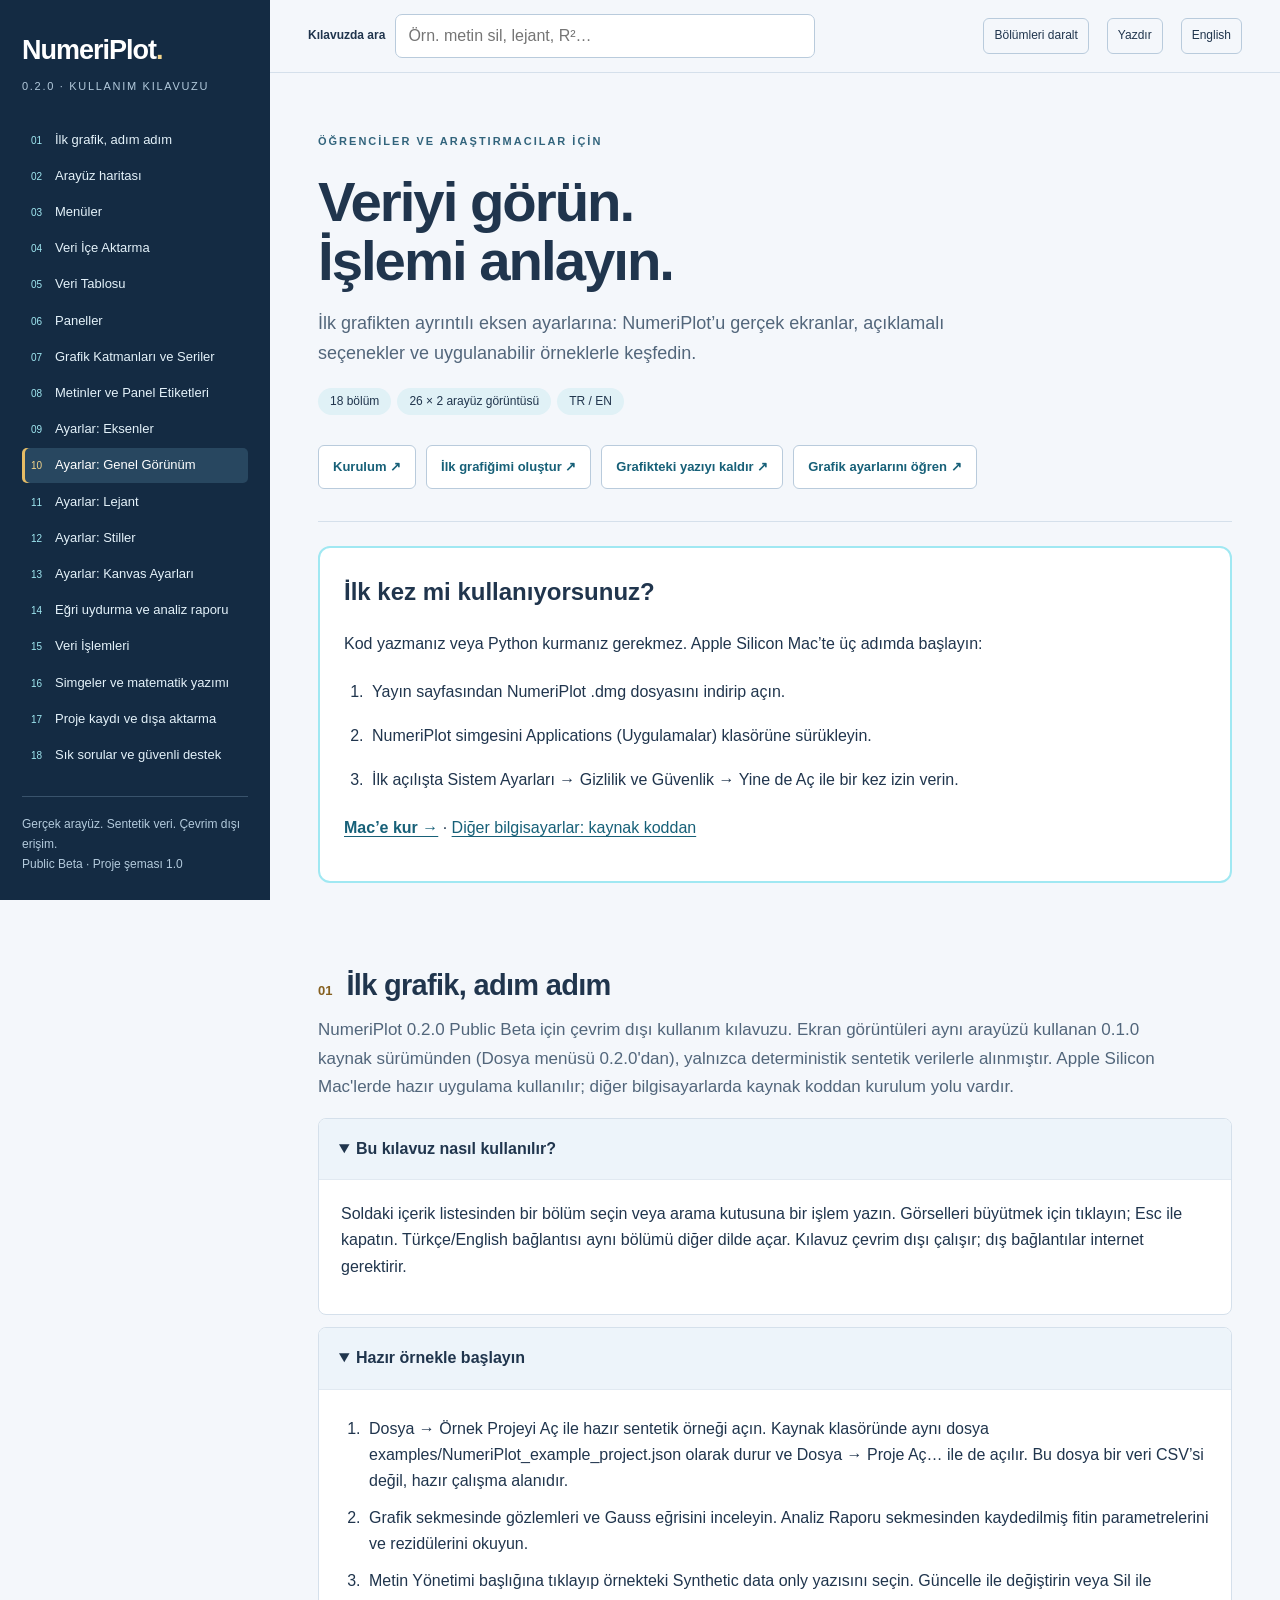
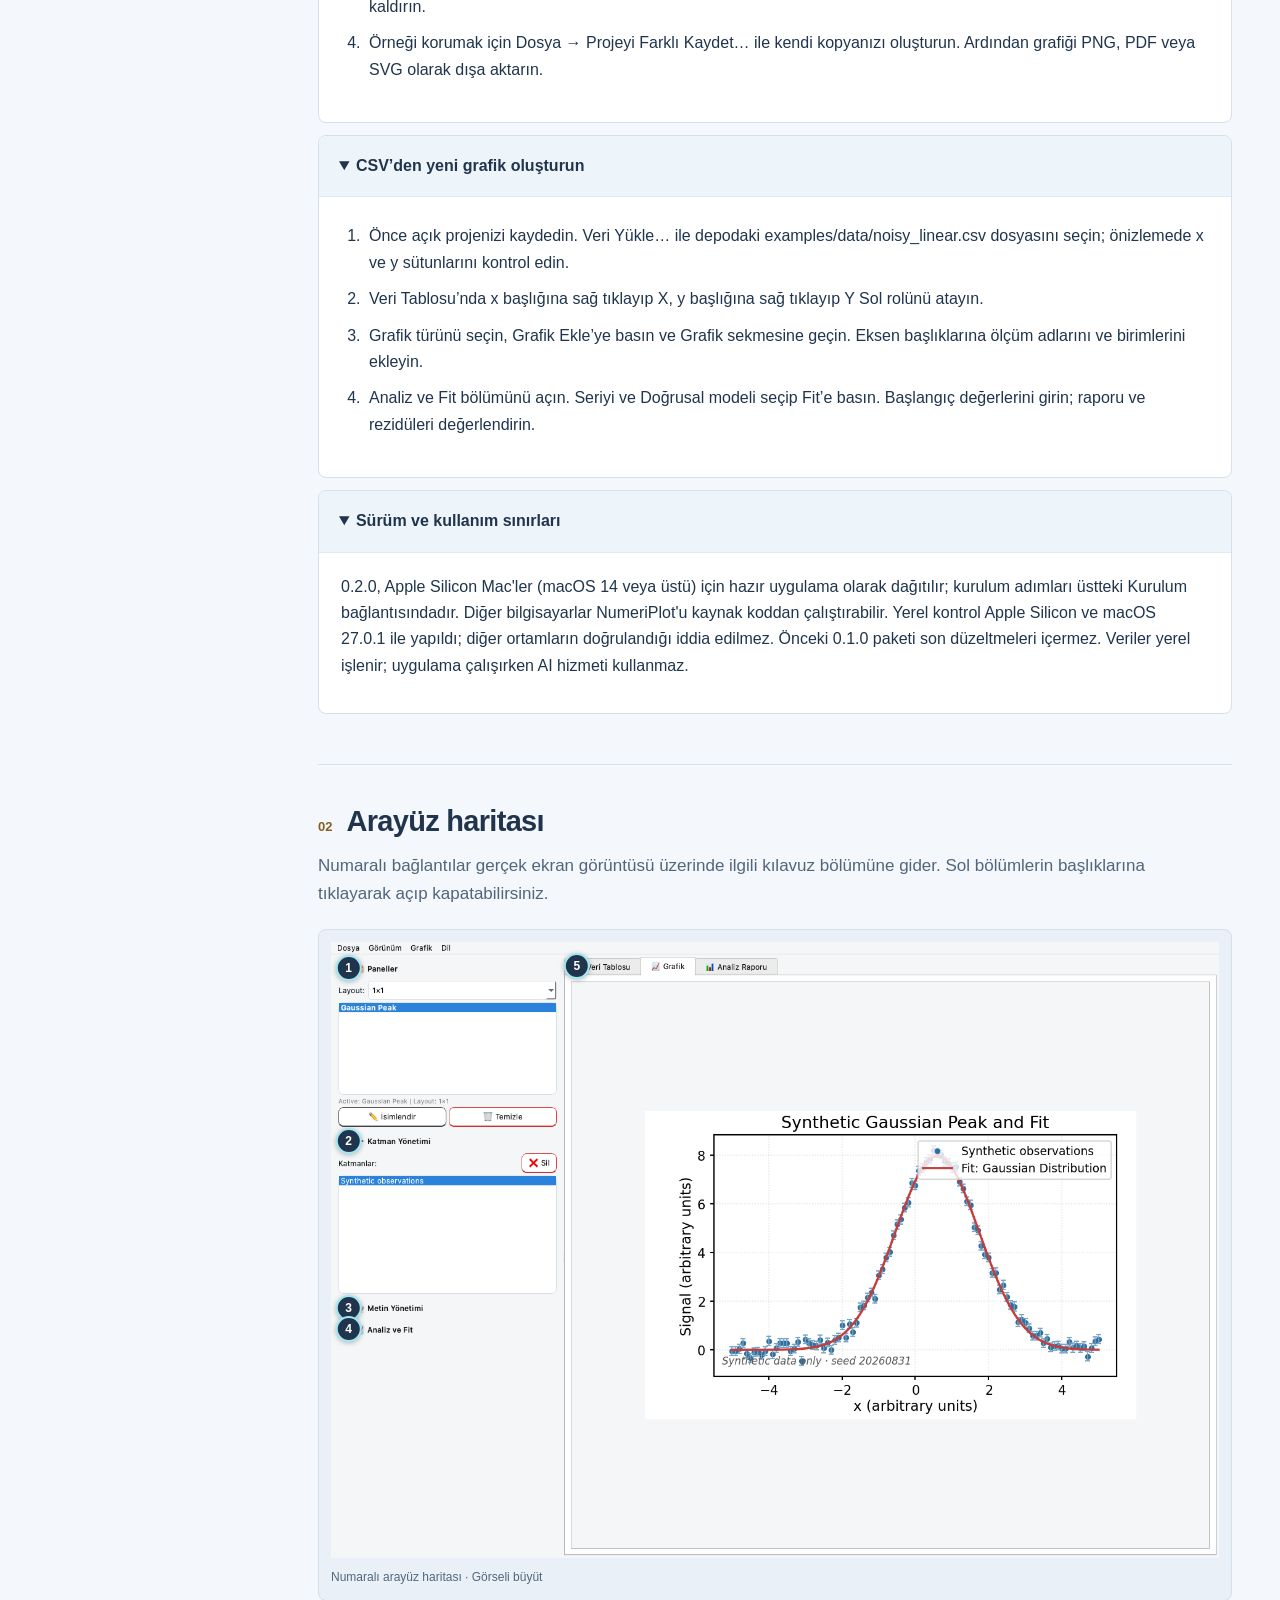
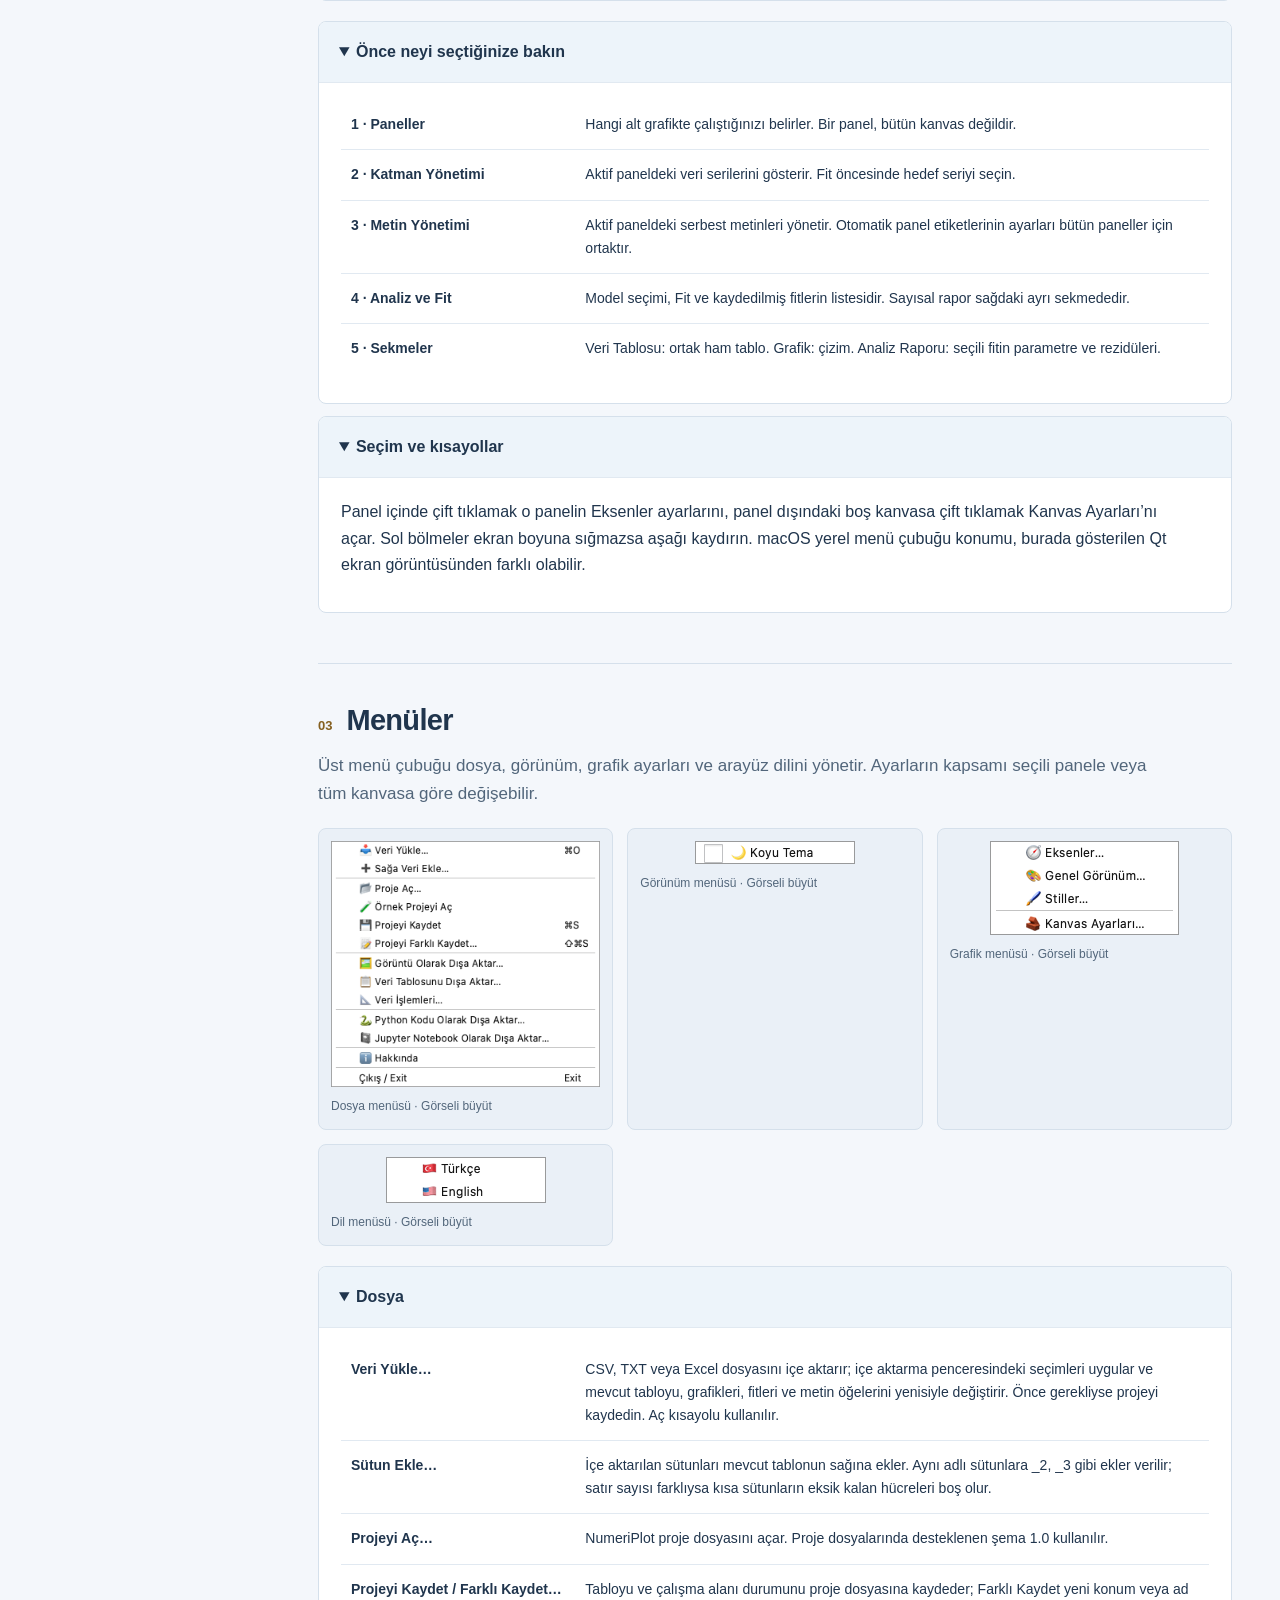
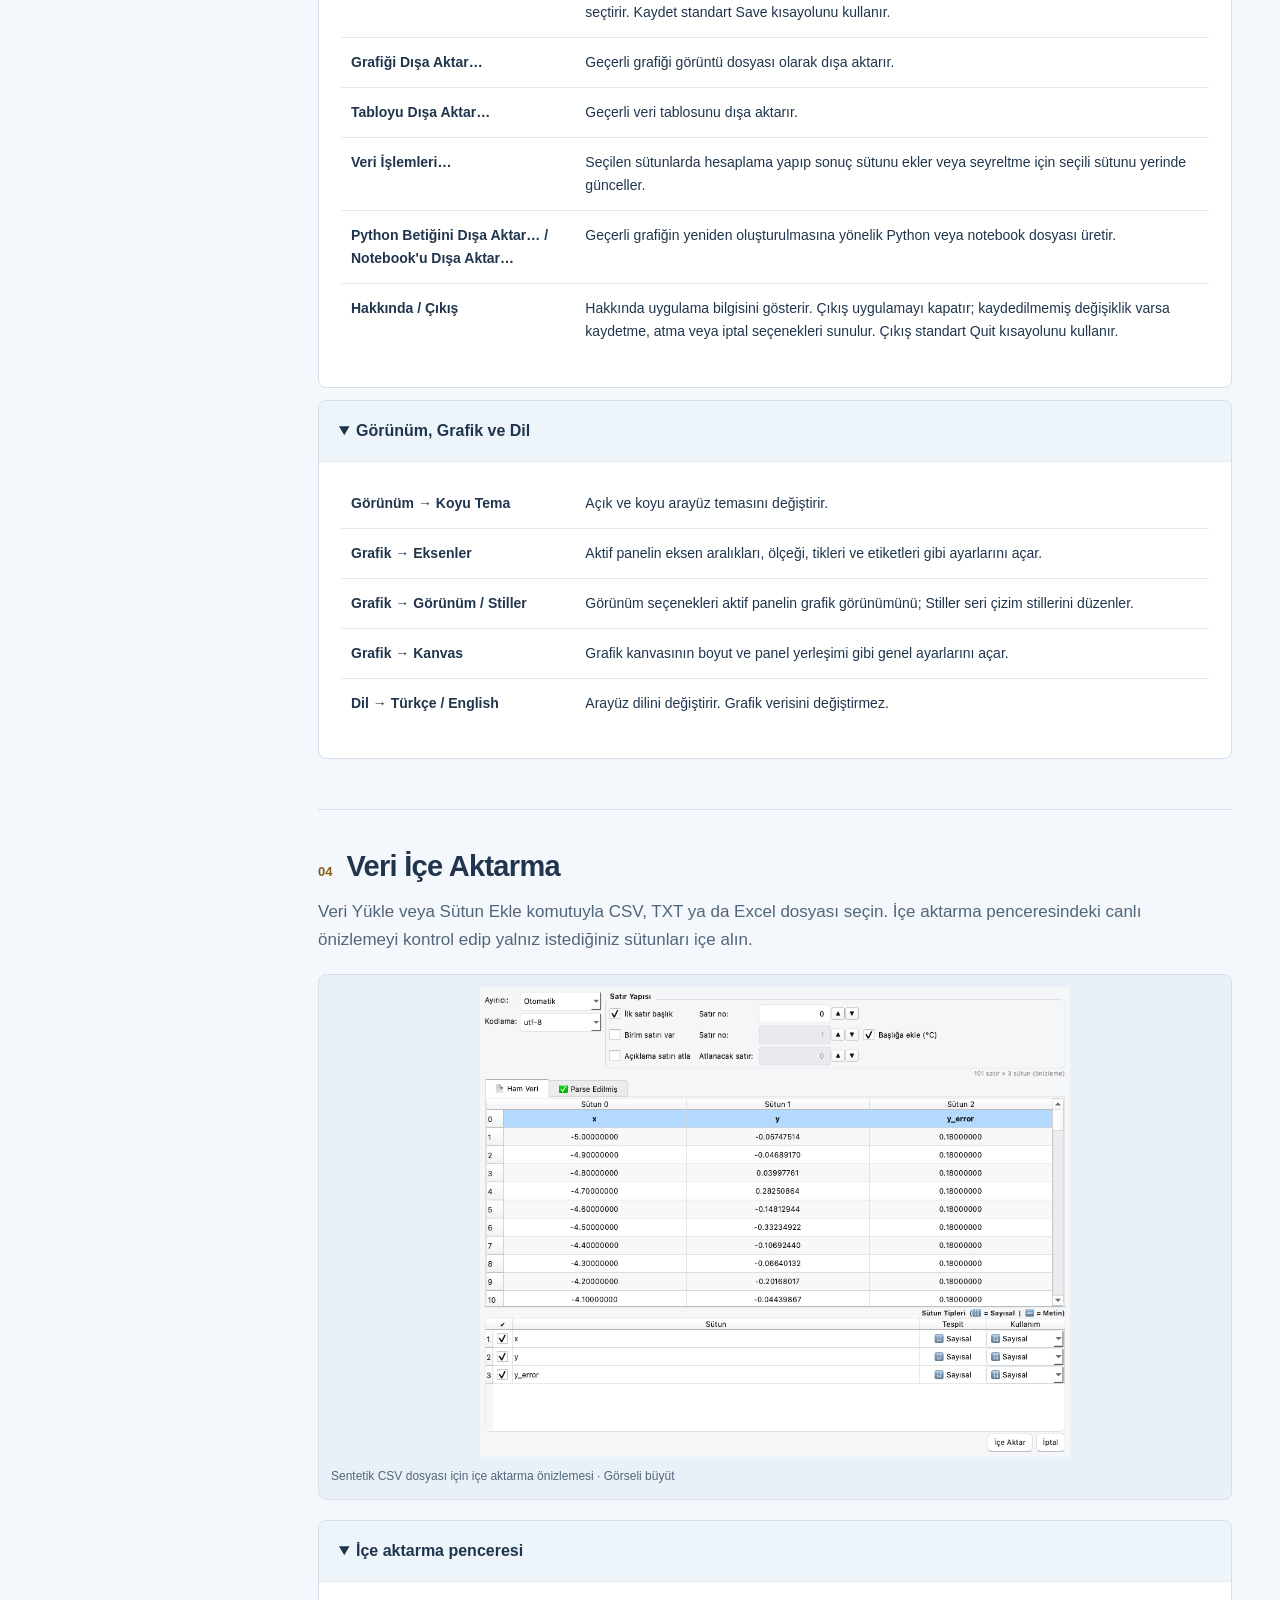
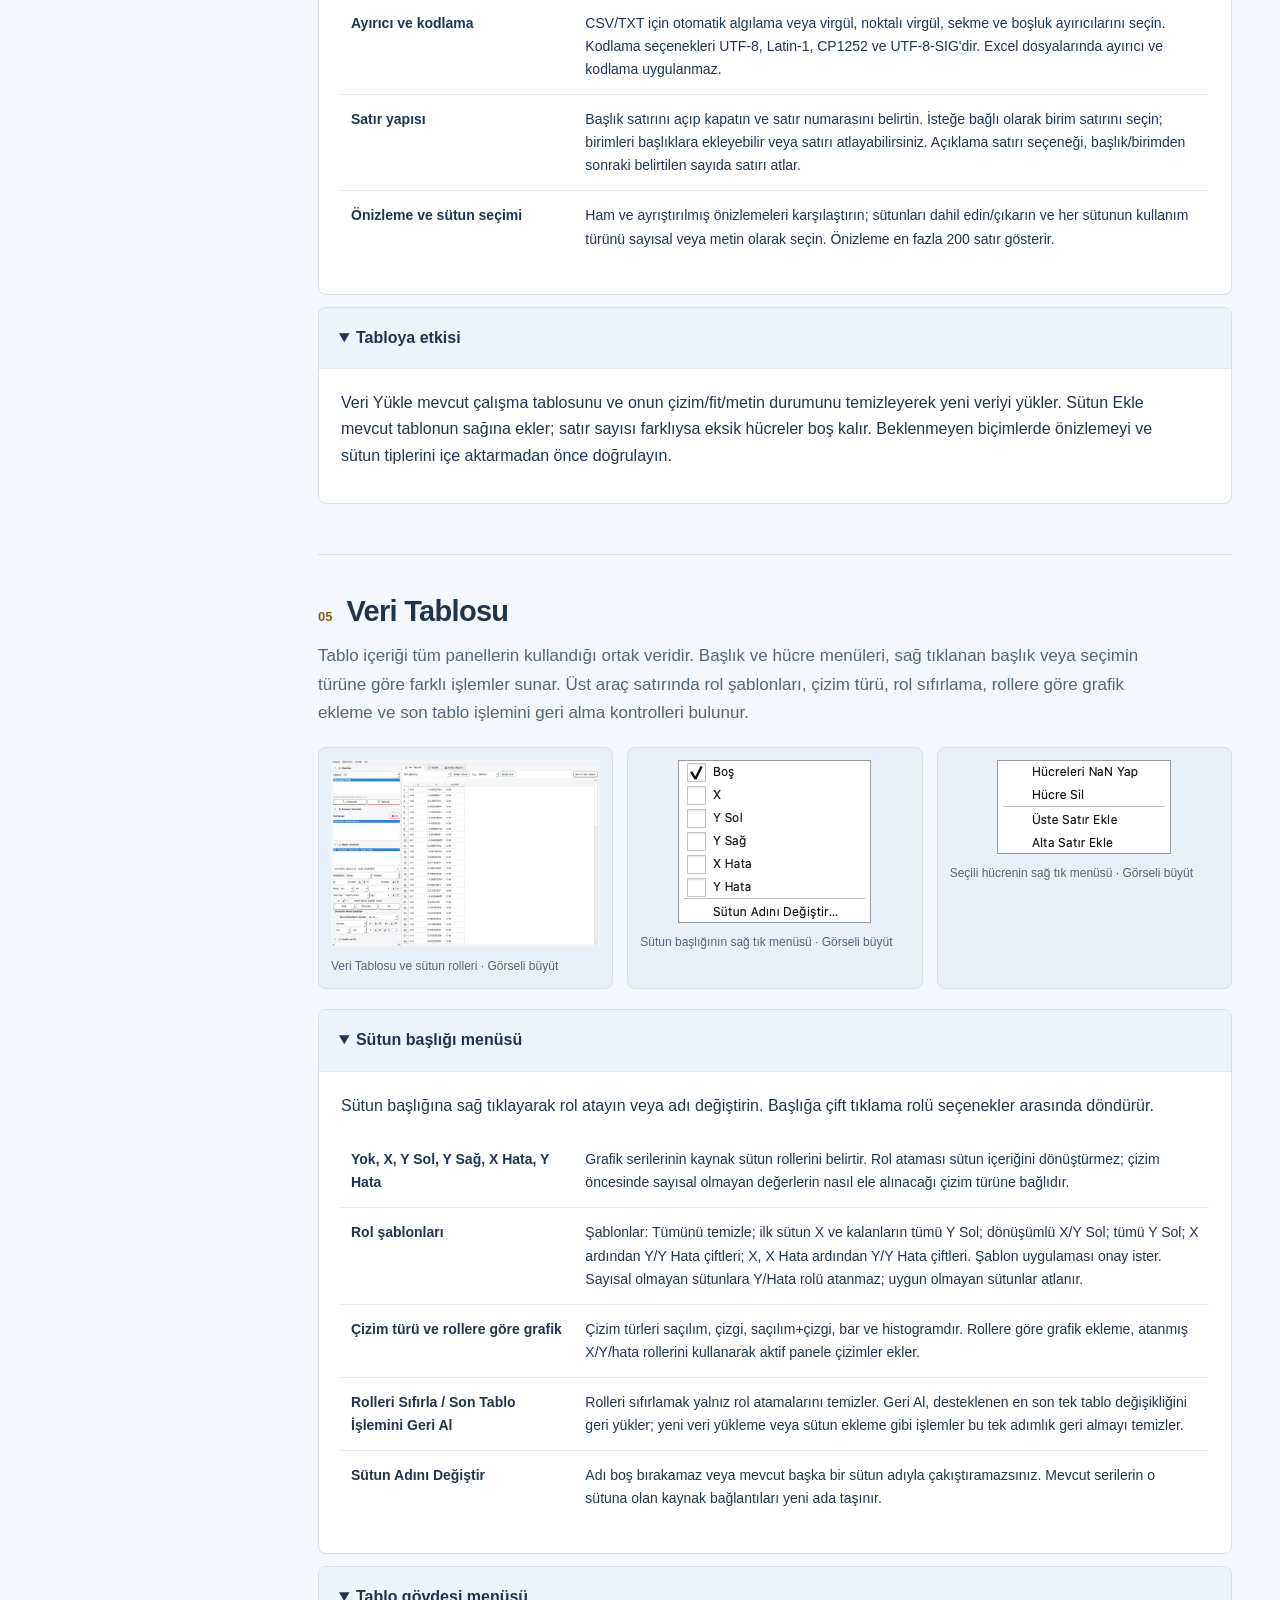
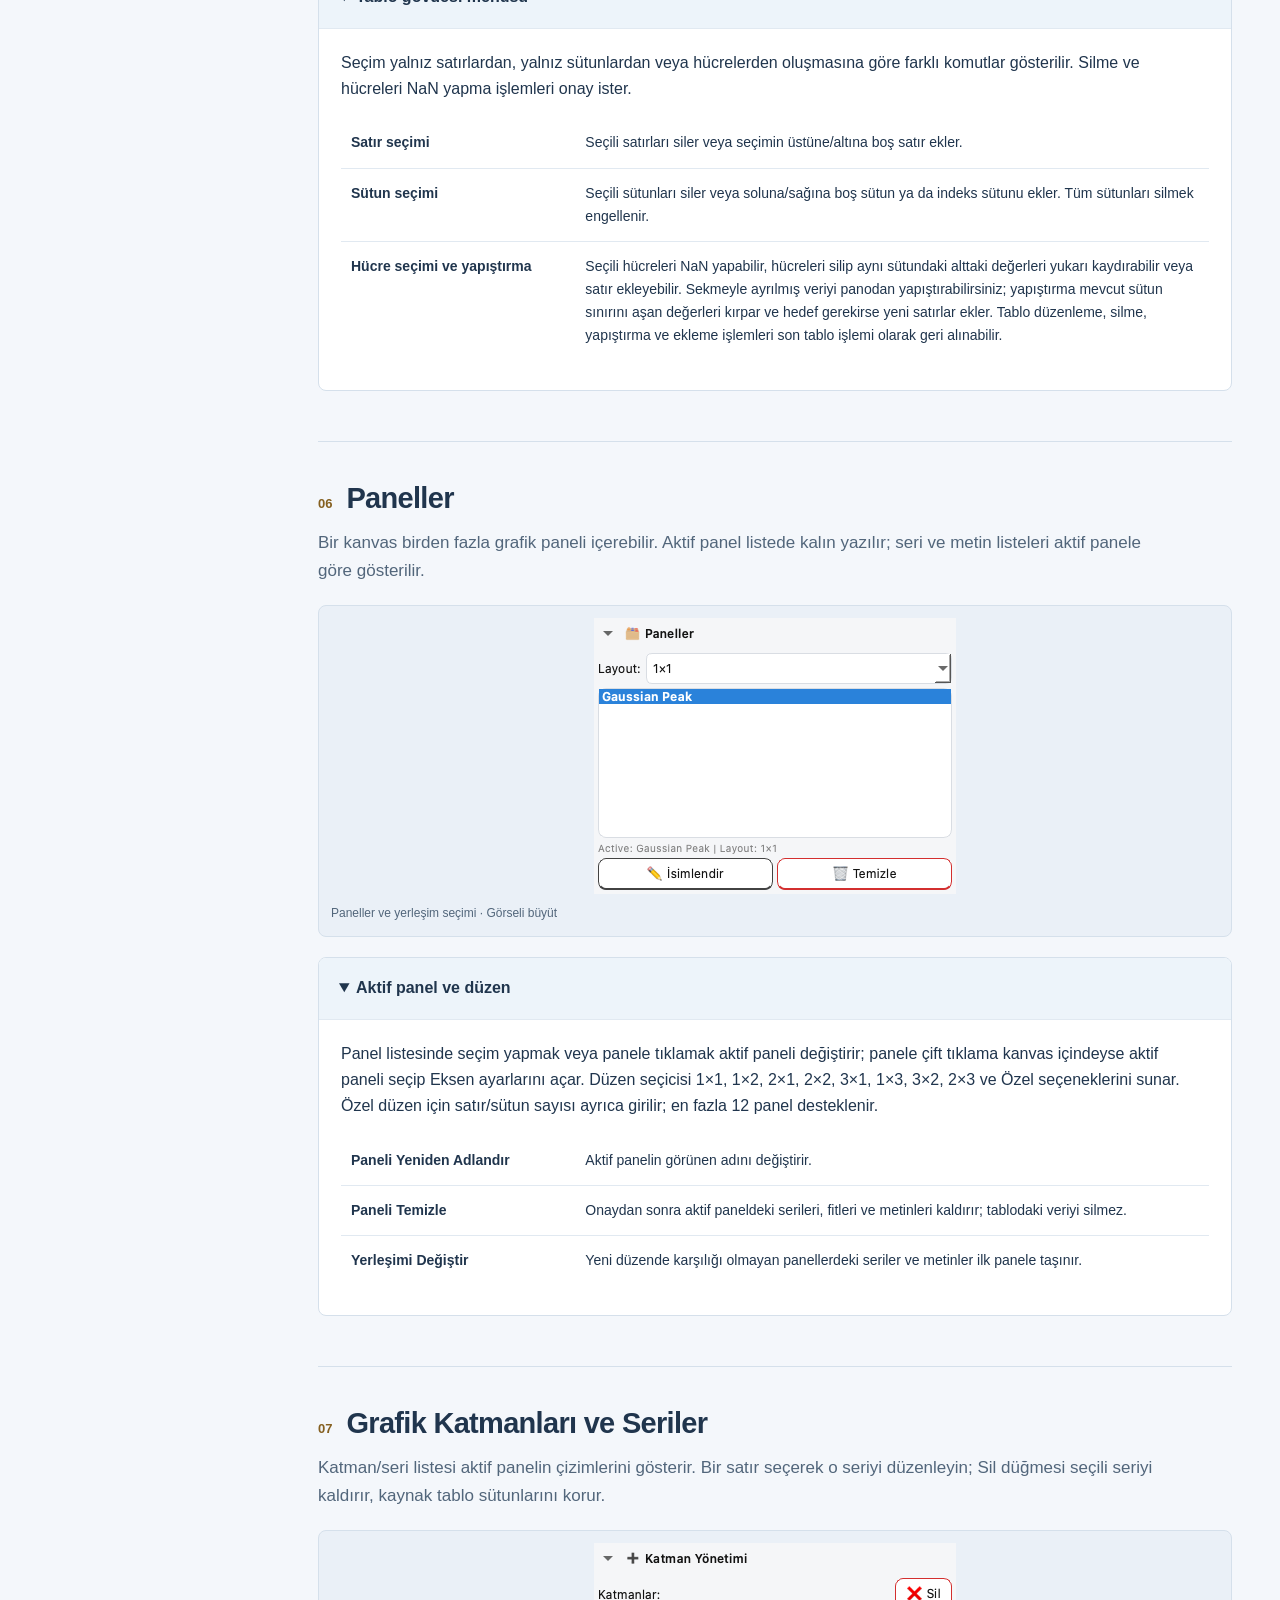
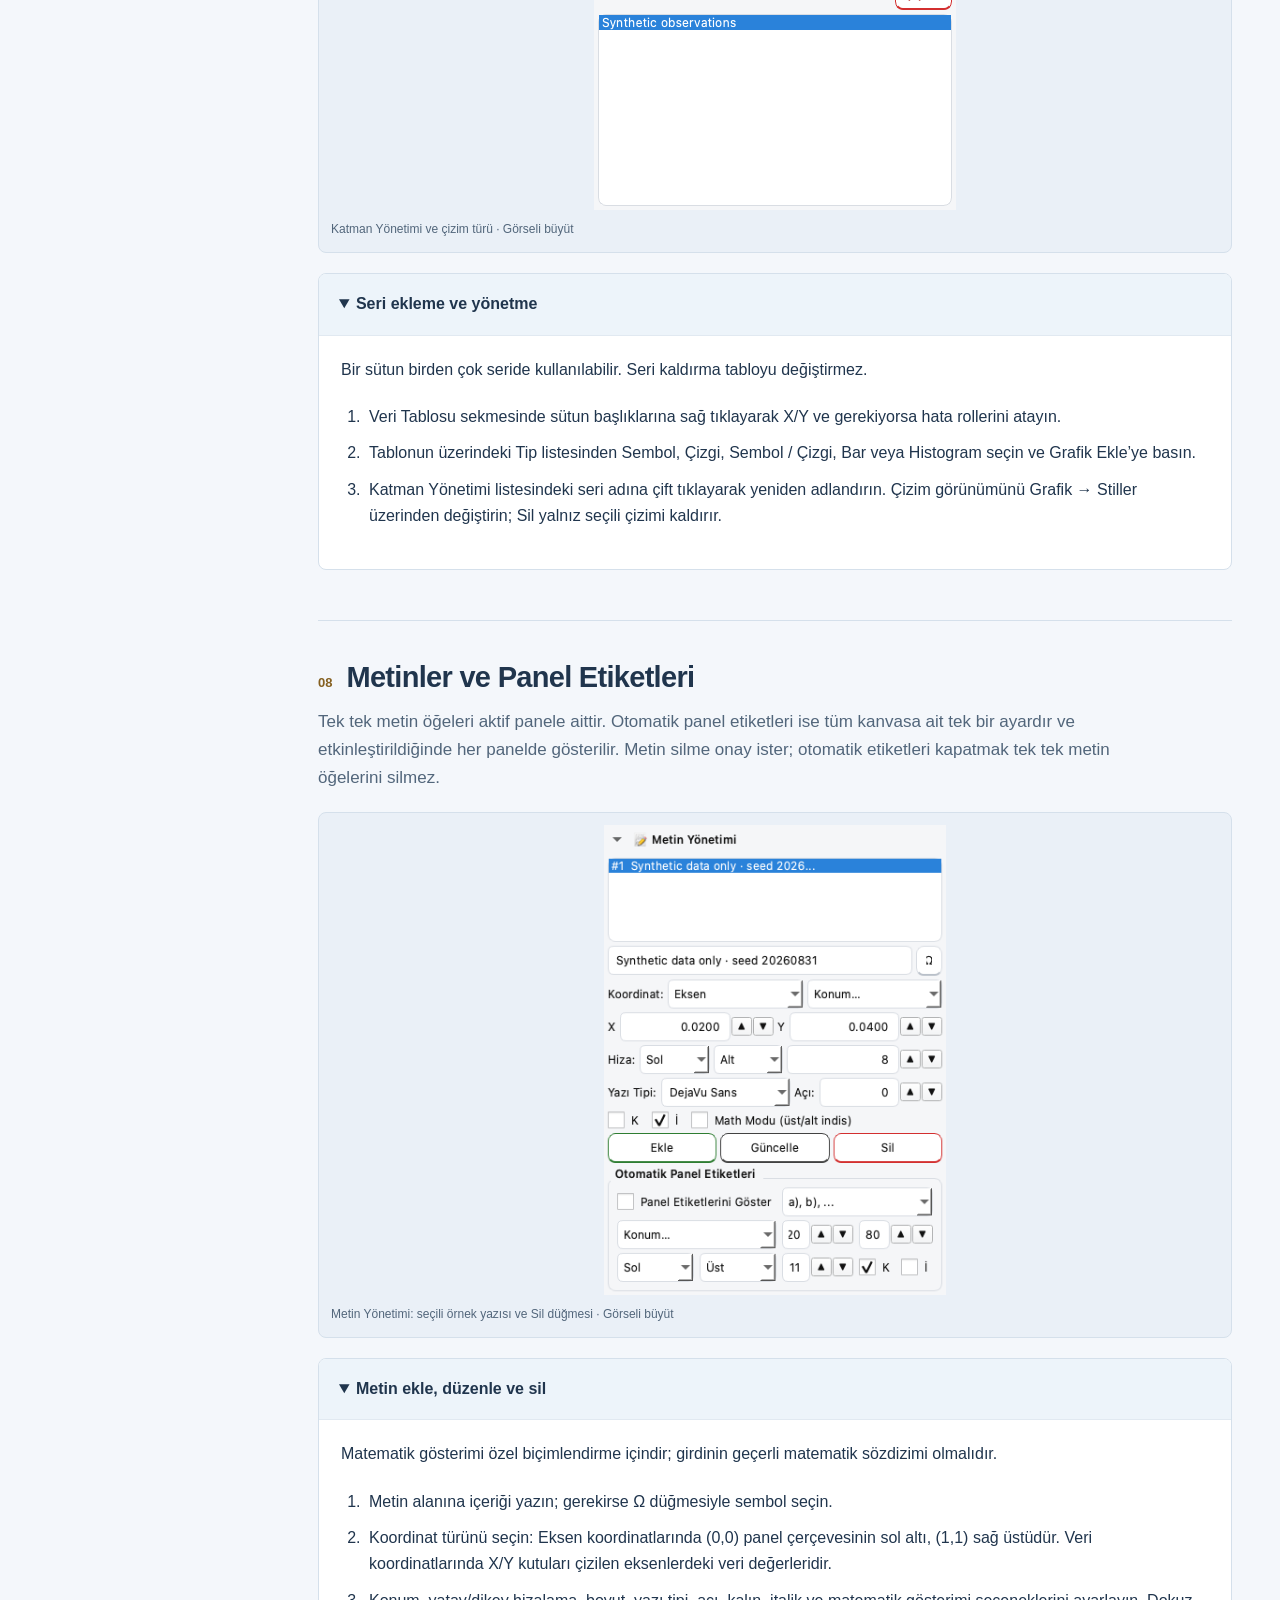
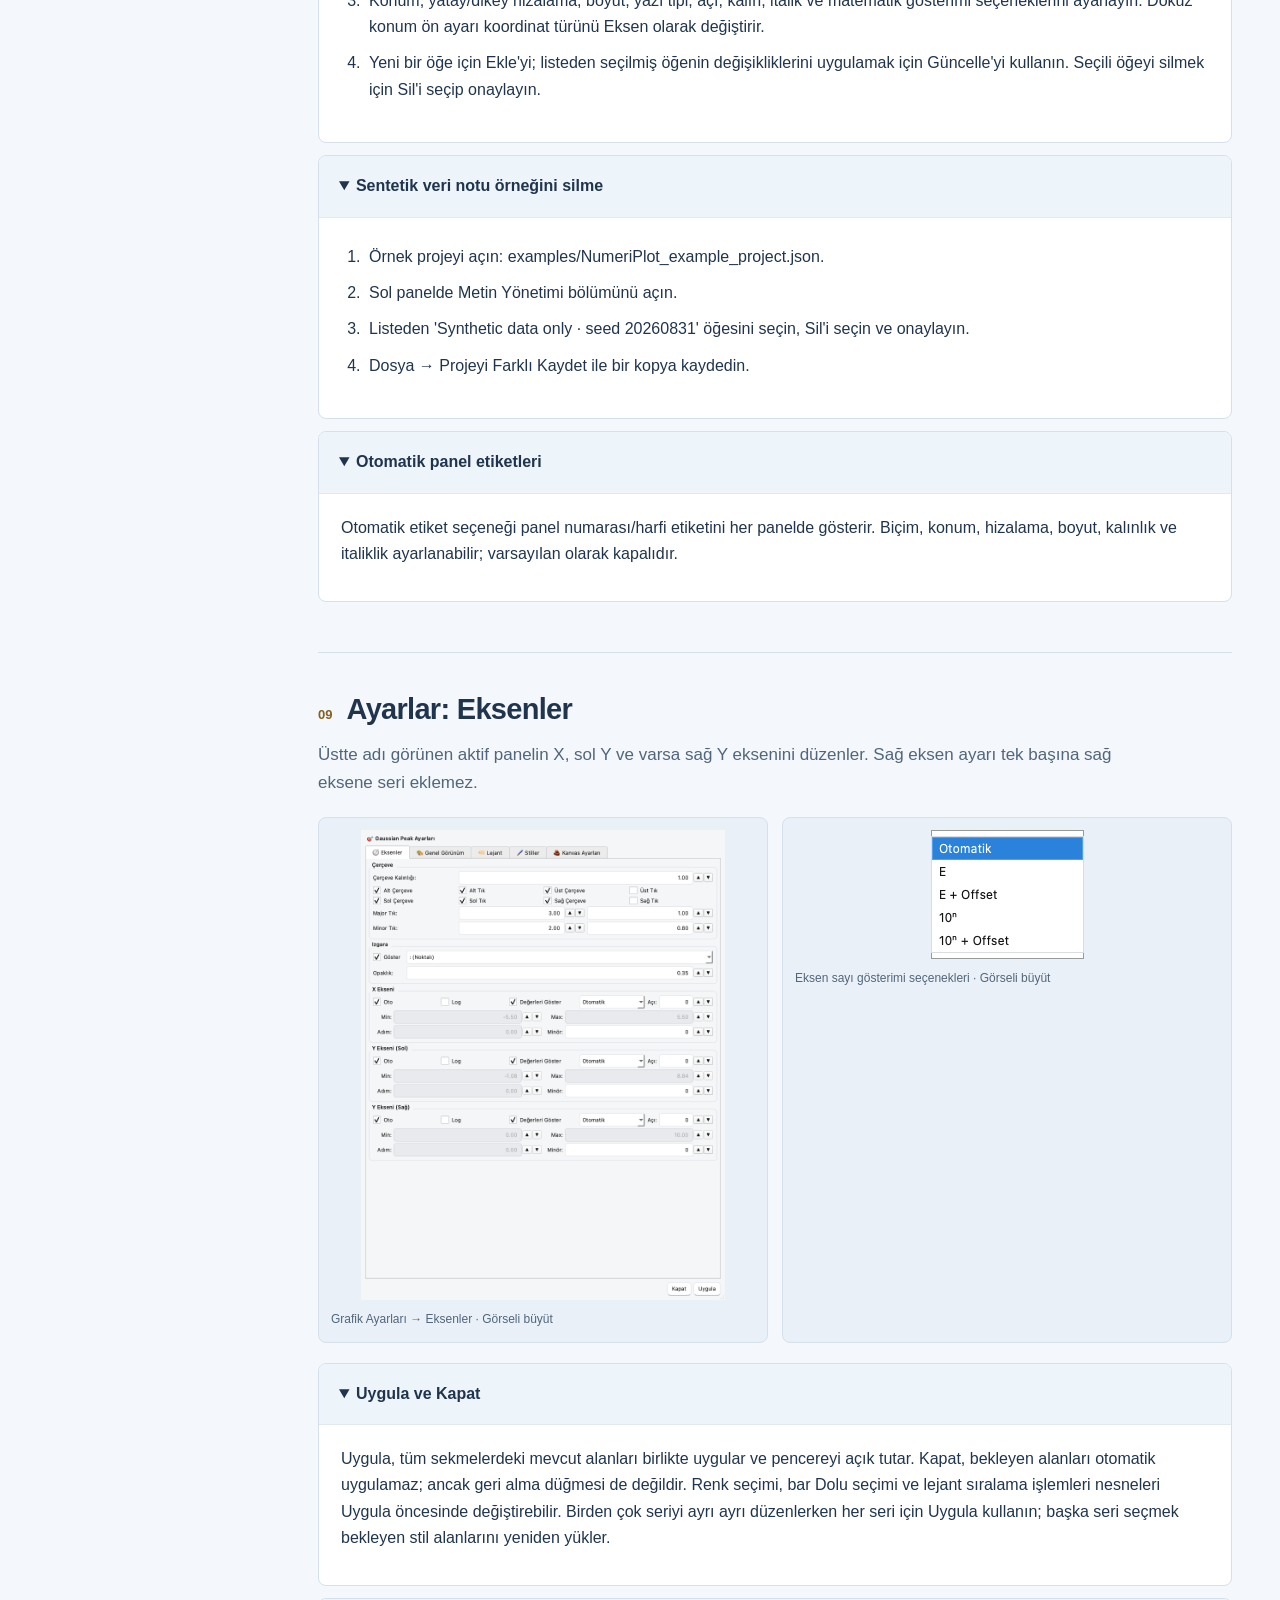
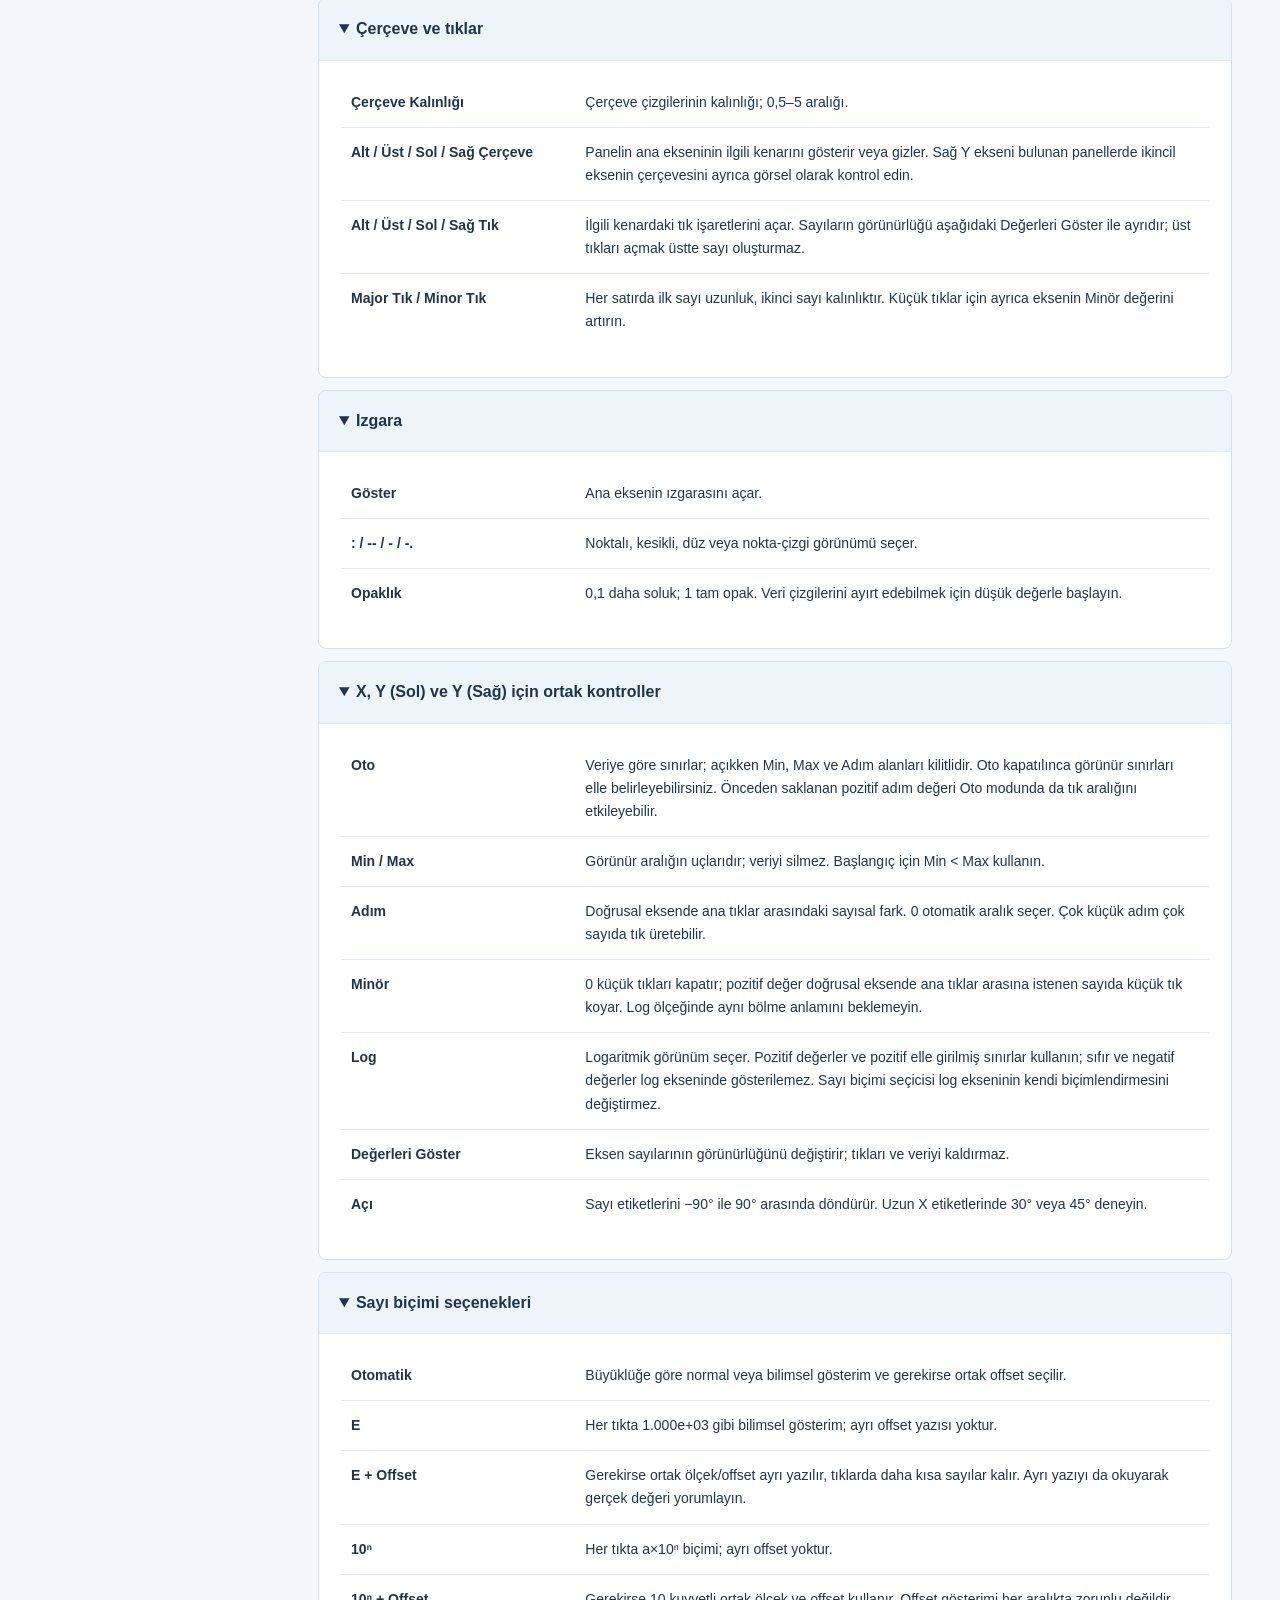
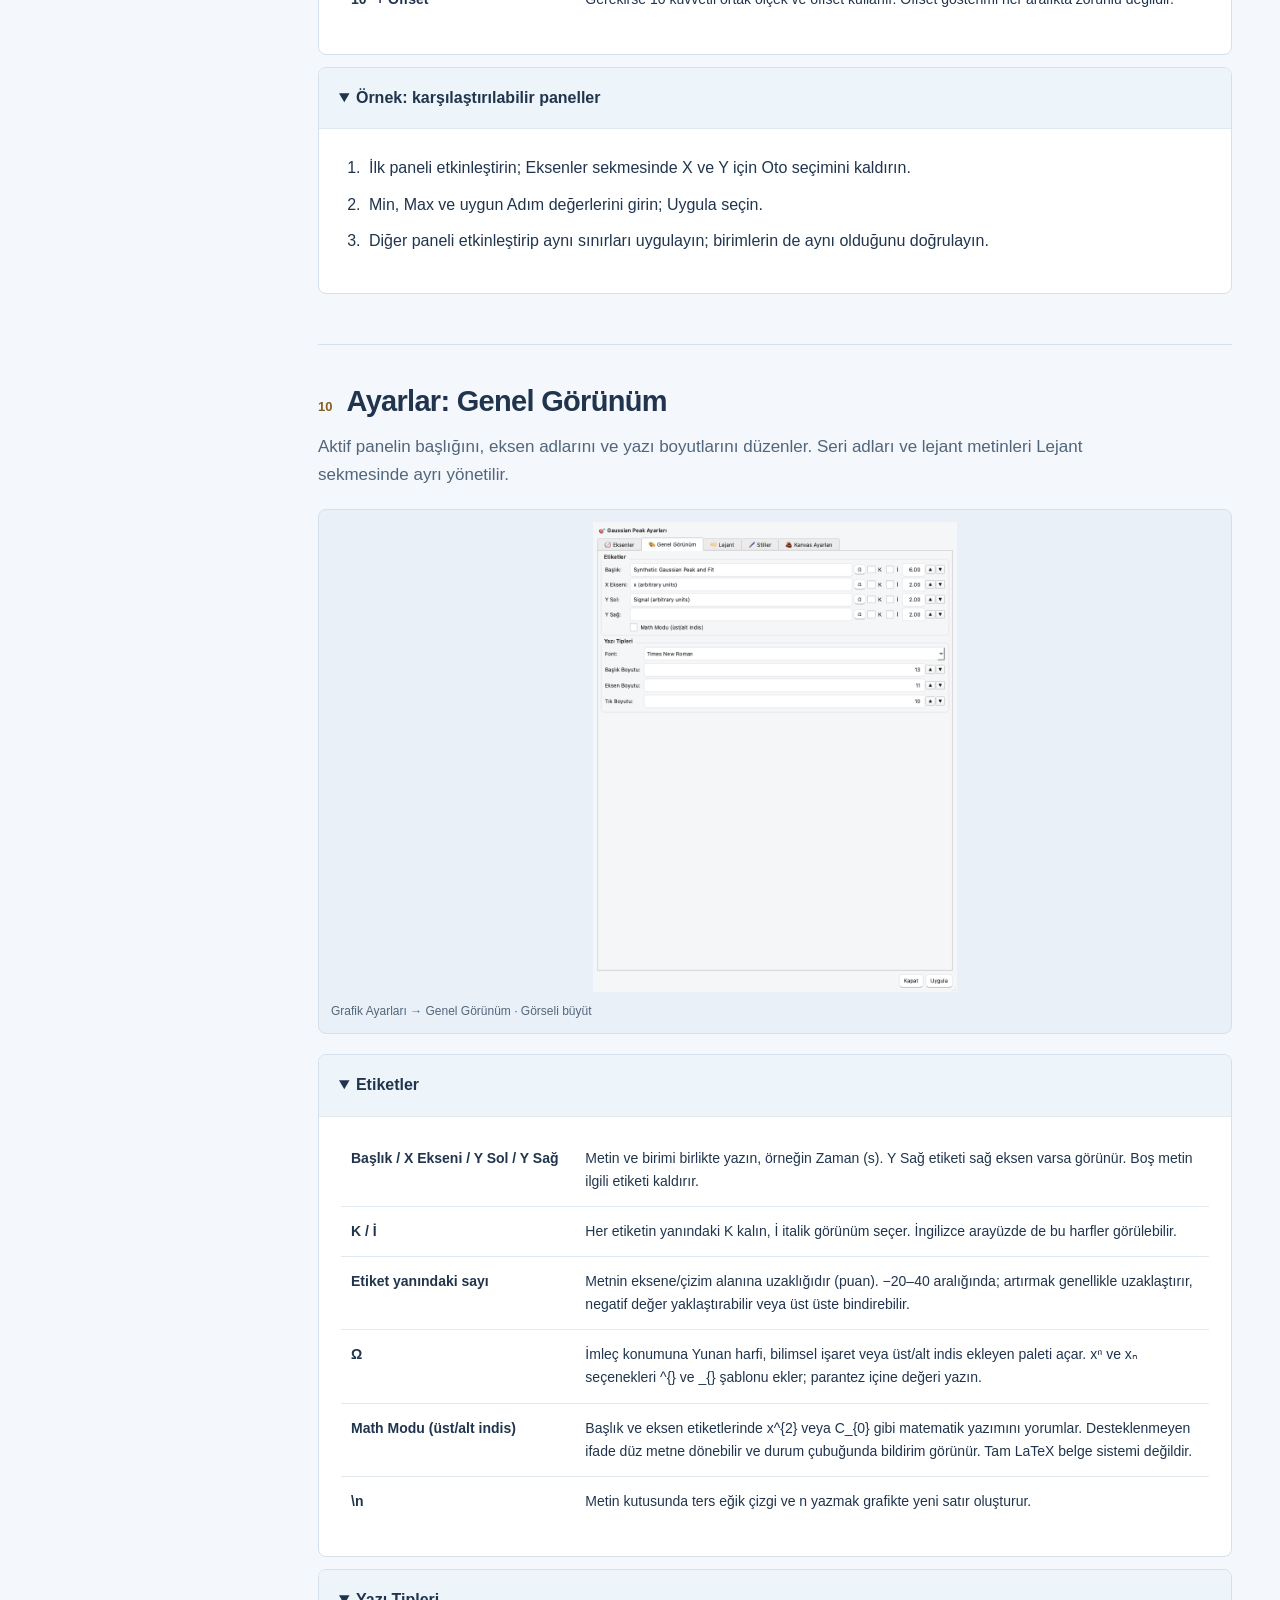
==== commit 18416013: "feat: release NumeriPlot 0.2.0 as a standalone Apple Silicon app Distribute NumeriPlot as a disk ima" ====
--- a/docs/guide/index.html
+++ b/docs/guide/index.html
@@ -1,11 +1,11 @@
 <!doctype html>
-<html lang="tr"><head><meta charset="utf-8"><meta name="viewport" content="width=device-width,initial-scale=1"><meta name="description" content="NumeriPlot 0.1.1: Kullanım kılavuzu"><title>NumeriPlot · Kullanım kılavuzu</title><link rel="stylesheet" href="guide.css"><script src="guide.js" defer></script></head>
+<html lang="tr"><head><meta charset="utf-8"><meta name="viewport" content="width=device-width,initial-scale=1"><meta name="description" content="NumeriPlot 0.2.0: Kullanım kılavuzu"><title>NumeriPlot · Kullanım kılavuzu</title><link rel="stylesheet" href="guide.css"><script src="guide.js" defer></script></head>
 <body><a class="skip" href="#content">İçeriğe geç</a>
-<aside class="sidebar" id="contents"><a class="brand" href="#start">NumeriPlot<span class="brand-dot">.</span></a><p class="edition">0.1.1 · Kullanım kılavuzu</p><nav aria-label="İçindekiler"><a href="#start"><span class="nav-num">01</span>İlk grafik, adım adım</a><a href="#overview"><span class="nav-num">02</span>Arayüz haritası</a><a href="#menus"><span class="nav-num">03</span>Menüler</a><a href="#import"><span class="nav-num">04</span>Veri İçe Aktarma</a><a href="#table"><span class="nav-num">05</span>Veri Tablosu</a><a href="#panels"><span class="nav-num">06</span>Paneller</a><a href="#layers"><span class="nav-num">07</span>Grafik Katmanları ve Seriler</a><a href="#text"><span class="nav-num">08</span>Metinler ve Panel Etiketleri</a><a href="#settings-axes"><span class="nav-num">09</span>Ayarlar: Eksenler</a><a href="#settings-appearance"><span class="nav-num">10</span>Ayarlar: Genel Görünüm</a><a href="#settings-legend"><span class="nav-num">11</span>Ayarlar: Lejant</a><a href="#settings-styles"><span class="nav-num">12</span>Ayarlar: Stiller</a><a href="#settings-canvas"><span class="nav-num">13</span>Ayarlar: Kanvas Ayarları</a><a href="#fit"><span class="nav-num">14</span>Eğri uydurma ve analiz raporu</a><a href="#data-operations"><span class="nav-num">15</span>Veri İşlemleri</a><a href="#symbols"><span class="nav-num">16</span>Simgeler ve matematik yazımı</a><a href="#save-export"><span class="nav-num">17</span>Proje kaydı ve dışa aktarma</a><a href="#troubleshooting"><span class="nav-num">18</span>Sık sorular ve güvenli destek</a></nav><p class="side-foot">Gerçek arayüz. Sentetik veri. Çevrim dışı erişim.<br>Public Beta · Proje şeması 1.0</p></aside>
+<aside class="sidebar" id="contents"><a class="brand" href="#start">NumeriPlot<span class="brand-dot">.</span></a><p class="edition">0.2.0 · Kullanım kılavuzu</p><nav aria-label="İçindekiler"><a href="#start"><span class="nav-num">01</span>İlk grafik, adım adım</a><a href="#overview"><span class="nav-num">02</span>Arayüz haritası</a><a href="#menus"><span class="nav-num">03</span>Menüler</a><a href="#import"><span class="nav-num">04</span>Veri İçe Aktarma</a><a href="#table"><span class="nav-num">05</span>Veri Tablosu</a><a href="#panels"><span class="nav-num">06</span>Paneller</a><a href="#layers"><span class="nav-num">07</span>Grafik Katmanları ve Seriler</a><a href="#text"><span class="nav-num">08</span>Metinler ve Panel Etiketleri</a><a href="#settings-axes"><span class="nav-num">09</span>Ayarlar: Eksenler</a><a href="#settings-appearance"><span class="nav-num">10</span>Ayarlar: Genel Görünüm</a><a href="#settings-legend"><span class="nav-num">11</span>Ayarlar: Lejant</a><a href="#settings-styles"><span class="nav-num">12</span>Ayarlar: Stiller</a><a href="#settings-canvas"><span class="nav-num">13</span>Ayarlar: Kanvas Ayarları</a><a href="#fit"><span class="nav-num">14</span>Eğri uydurma ve analiz raporu</a><a href="#data-operations"><span class="nav-num">15</span>Veri İşlemleri</a><a href="#symbols"><span class="nav-num">16</span>Simgeler ve matematik yazımı</a><a href="#save-export"><span class="nav-num">17</span>Proje kaydı ve dışa aktarma</a><a href="#troubleshooting"><span class="nav-num">18</span>Sık sorular ve güvenli destek</a></nav><p class="side-foot">Gerçek arayüz. Sentetik veri. Çevrim dışı erişim.<br>Public Beta · Proje şeması 1.0</p></aside>
 <header class="topbar"><button class="mobile-menu" aria-controls="contents" aria-expanded="false">☰ <span class="sr">İçindekiler</span></button><div class="search-wrap"><label for="search">Kılavuzda ara</label><input id="search" type="search" placeholder="Örn. metin sil, lejant, R²…" autocomplete="off"></div><button class="expand" aria-expanded="true">Bölümleri daralt</button><button class="print">Yazdır</button><a class="language" data-page="en.html" href="en.html" hreflang="en">English</a></header>
-<main id="content"><div class="hero"><span class="eyebrow">Öğrenciler ve araştırmacılar için</span><h1>Veriyi görün.<br>İşlemi anlayın.</h1><p>İlk grafikten ayrıntılı eksen ayarlarına: NumeriPlot’u gerçek ekranlar, açıklamalı seçenekler ve uygulanabilir örneklerle keşfedin.</p><span class="pill">18 bölüm</span><span class="pill">26 × 2 arayüz görüntüsü</span><span class="pill">TR / EN</span><div class="quicklinks"><a href="../../docs/SOURCE_INSTALL_TR.md">Kurulum ↗</a><a href="#start">İlk grafiğimi oluştur ↗</a><a href="#text">Grafikteki yazıyı kaldır ↗</a><a href="#settings-axes">Grafik ayarlarını öğren ↗</a></div></div>
-<section class="first-install" aria-labelledby="install-title"><h2 id="install-title">İlk kez mi kullanıyorsunuz?</h2><p>Kod yazmanız veya uygulamayı derlemeniz gerekmez. Mac’te üç adımda başlayın:</p><ol><li>Kaynak kodu indirin ve ZIP’i açın.</li><li>Kurulum kılavuzundaki bir defalık Python ve bağımlılık kurulumunu tamamlayın.</li><li>Sonraki açılışlarda Finder’da NumeriPlot.command dosyasına çift tıklayın.</li></ol><p><a href="../../docs/SOURCE_INSTALL_TR.md"><strong>Mac’te kur ve kullan →</strong></a></p></section>
+<main id="content"><div class="hero"><span class="eyebrow">Öğrenciler ve araştırmacılar için</span><h1>Veriyi görün.<br>İşlemi anlayın.</h1><p>İlk grafikten ayrıntılı eksen ayarlarına: NumeriPlot’u gerçek ekranlar, açıklamalı seçenekler ve uygulanabilir örneklerle keşfedin.</p><span class="pill">18 bölüm</span><span class="pill">26 × 2 arayüz görüntüsü</span><span class="pill">TR / EN</span><div class="quicklinks"><a href="../../docs/MACOS_INSTALL_TR.md">Kurulum ↗</a><a href="#start">İlk grafiğimi oluştur ↗</a><a href="#text">Grafikteki yazıyı kaldır ↗</a><a href="#settings-axes">Grafik ayarlarını öğren ↗</a></div></div>
+<section class="first-install" aria-labelledby="install-title"><h2 id="install-title">İlk kez mi kullanıyorsunuz?</h2><p>Kod yazmanız veya Python kurmanız gerekmez. Apple Silicon Mac’te üç adımda başlayın:</p><ol><li>Yayın sayfasından NumeriPlot .dmg dosyasını indirip açın.</li><li>NumeriPlot simgesini Applications (Uygulamalar) klasörüne sürükleyin.</li><li>İlk açılışta Sistem Ayarları → Gizlilik ve Güvenlik → Yine de Aç ile bir kez izin verin.</li></ol><p><a href="../../docs/MACOS_INSTALL_TR.md"><strong>Mac’e kur →</strong></a> · <a href="../../docs/SOURCE_INSTALL_TR.md">Diğer bilgisayarlar: kaynak koddan</a></p></section>
 <noscript><p class="note">Tüm içerik JavaScript olmadan okunabilir. Arama ve görsel büyütme için JavaScript gerekir.</p></noscript><p class="status" id="status" role="status" aria-live="polite"></p><p id="empty" class="empty" hidden>Eşleşme bulunamadı. Daha kısa bir sözcük deneyin veya aramayı temizleyin.</p>
-<article class="section" id="start"><div class="section-head"><span class="section-number">01</span><h2>İlk grafik, adım adım</h2></div><p class="intro">NumeriPlot 0.1.1 Public Beta için çevrim dışı kullanım kılavuzu. Ekran görüntüleri aynı arayüzü kullanan 0.1.0 kaynak sürümünden, yalnızca deterministik sentetik verilerle alınmıştır. 0.1.1 için kaynak koddan kurulum yolu kullanılır; hazır Mac ZIP’i planlanmıyor.</p><details id="start-detail-1" open><summary>Bu kılavuz nasıl kullanılır?</summary><div class="block-body"><p>Soldaki içerik listesinden bir bölüm seçin veya arama kutusuna bir işlem yazın. Görselleri büyütmek için tıklayın; Esc ile kapatın. Türkçe/English bağlantısı aynı bölümü diğer dilde açar. Kılavuz çevrim dışı çalışır; dış bağlantılar internet gerektirir.</p></div></details><details id="start-detail-2" open><summary>Hazır örnekle başlayın</summary><div class="block-body"><ol><li>Dosya → Proje Aç… ile examples/NumeriPlot_example_project.json dosyasını açın. Bu dosya bir veri CSV’si değil, hazır çalışma alanıdır.</li><li>Grafik sekmesinde gözlemleri ve Gauss eğrisini inceleyin. Analiz Raporu sekmesinden kaydedilmiş fitin parametrelerini ve rezidülerini okuyun.</li><li>Metin Yönetimi başlığına tıklayıp örnekteki Synthetic data only yazısını seçin. Güncelle ile değiştirin veya Sil ile kaldırın.</li><li>Örneği korumak için Dosya → Projeyi Farklı Kaydet… ile kendi kopyanızı oluşturun. Ardından grafiği PNG, PDF veya SVG olarak dışa aktarın.</li></ol></div></details><details id="start-detail-3" open><summary>CSV’den yeni grafik oluşturun</summary><div class="block-body"><ol><li>Önce açık projenizi kaydedin. Veri Yükle… ile examples/data/noisy_linear.csv dosyasını seçin; önizlemede x ve y sütunlarını kontrol edin.</li><li>Veri Tablosu’nda x başlığına sağ tıklayıp X, y başlığına sağ tıklayıp Y Sol rolünü atayın.</li><li>Grafik türünü seçin, Grafik Ekle’ye basın ve Grafik sekmesine geçin. Eksen başlıklarına ölçüm adlarını ve birimlerini ekleyin.</li><li>Analiz ve Fit bölümünü açın. Seriyi ve Doğrusal modeli seçip Fit’e basın. Başlangıç değerlerini girin; raporu ve rezidüleri değerlendirin.</li></ol></div></details><details id="start-detail-4" open><summary>Sürüm ve kullanım sınırları</summary><div class="block-body"><p>0.1.1 kaynak kod olarak dağıtılır. Kaynak kurulum adımları üstteki Kurulum bağlantısındadır. Yerel kontrol Apple Silicon, macOS 27.0.1 ve Python 3.11.1 ile yapıldı; diğer ortamların doğrulandığı iddia edilmez. Bu kılavuz güncel 0.1.1 kaynaklarını anlatır; önceki 0.1.0 paketi son düzeltmeleri içermez. Veriler yerel işlenir; uygulama çalışırken AI hizmeti kullanmaz.</p></div></details></article><article class="section" id="overview"><div class="section-head"><span class="section-number">02</span><h2>Arayüz haritası</h2></div><p class="intro">Numaralı bağlantılar gerçek ekran görüntüsü üzerinde ilgili kılavuz bölümüne gider. Sol bölümlerin başlıklarına tıklayarak açıp kapatabilirsiniz.</p><div class="gallery single"><figure><div class="image-wrap"><button class="image-button" aria-label="Görseli büyüt: Numaralı arayüz haritası"><img src="assets/overview-tr.png" width="1440" height="1000" alt="Numaralı arayüz haritası" loading="lazy"></button><a class="pin" href="#panels" style="left:1.111%;top:4.300%" aria-label="1: Paneller">1</a><a class="pin" href="#layers" style="left:1.111%;top:32.300%" aria-label="2: Grafik Katmanları ve Seriler">2</a><a class="pin" href="#text" style="left:1.111%;top:59.400%" aria-label="3: Metinler ve Panel Etiketleri">3</a><a class="pin" href="#fit" style="left:1.111%;top:62.900%" aria-label="4: Eğri uydurma ve analiz raporu">4</a><a class="pin" href="#table" style="left:26.806%;top:3.900%" aria-label="5: Veri Tablosu">5</a></div><figcaption>Numaralı arayüz haritası · Görseli büyüt</figcaption></figure></div><details id="overview-detail-1" open><summary>Önce neyi seçtiğinize bakın</summary><div class="block-body"><table><tbody><tr><th scope="row">1 · Paneller</th><td>Hangi alt grafikte çalıştığınızı belirler. Bir panel, bütün kanvas değildir.</td></tr><tr><th scope="row">2 · Katman Yönetimi</th><td>Aktif paneldeki veri serilerini gösterir. Fit öncesinde hedef seriyi seçin.</td></tr><tr><th scope="row">3 · Metin Yönetimi</th><td>Aktif paneldeki serbest metinleri yönetir. Otomatik panel etiketlerinin ayarları bütün paneller için ortaktır.</td></tr><tr><th scope="row">4 · Analiz ve Fit</th><td>Model seçimi, Fit ve kaydedilmiş fitlerin listesidir. Sayısal rapor sağdaki ayrı sekmededir.</td></tr><tr><th scope="row">5 · Sekmeler</th><td>Veri Tablosu: ortak ham tablo. Grafik: çizim. Analiz Raporu: seçili fitin parametre ve rezidüleri.</td></tr></tbody></table></div></details><details id="overview-detail-2" open><summary>Seçim ve kısayollar</summary><div class="block-body"><p>Panel içinde çift tıklamak o panelin Eksenler ayarlarını, panel dışındaki boş kanvasa çift tıklamak Kanvas Ayarları’nı açar. Sol bölmeler ekran boyuna sığmazsa aşağı kaydırın. macOS yerel menü çubuğu konumu, burada gösterilen Qt ekran görüntüsünden farklı olabilir.</p></div></details></article><article class="section" id="menus"><div class="section-head"><span class="section-number">03</span><h2>Menüler</h2></div><p class="intro">Üst menü çubuğu dosya, görünüm, grafik ayarları ve arayüz dilini yönetir. Ayarların kapsamı seçili panele veya tüm kanvasa göre değişebilir.</p><div class="gallery"><figure><div class="image-wrap"><button class="image-button" aria-label="Görseli büyüt: Dosya menüsü"><img src="assets/menus-file-tr.png" width="338" height="286" alt="Dosya menüsü" loading="lazy"></button></div><figcaption>Dosya menüsü · Görseli büyüt</figcaption></figure><figure><div class="image-wrap"><button class="image-button" aria-label="Görseli büyüt: Görünüm menüsü"><img src="assets/menus-view-tr.png" width="160" height="23" alt="Görünüm menüsü" loading="lazy"></button></div><figcaption>Görünüm menüsü · Görseli büyüt</figcaption></figure><figure><div class="image-wrap"><button class="image-button" aria-label="Görseli büyüt: Grafik menüsü"><img src="assets/menus-plot-tr.png" width="189" height="94" alt="Grafik menüsü" loading="lazy"></button></div><figcaption>Grafik menüsü · Görseli büyüt</figcaption></figure><figure><div class="image-wrap"><button class="image-button" aria-label="Görseli büyüt: Dil menüsü"><img src="assets/menus-language-tr.png" width="160" height="46" alt="Dil menüsü" loading="lazy"></button></div><figcaption>Dil menüsü · Görseli büyüt</figcaption></figure></div><details id="menus-detail-1" open><summary>Dosya</summary><div class="block-body"><table><tbody><tr><th scope="row">Veri Yükle…</th><td>CSV, TXT veya Excel dosyasını içe aktarır; içe aktarma penceresindeki seçimleri uygular ve mevcut tabloyu, grafikleri, fitleri ve metin öğelerini yenisiyle değiştirir. Önce gerekliyse projeyi kaydedin. Aç kısayolu kullanılır.</td></tr><tr><th scope="row">Sütun Ekle…</th><td>İçe aktarılan sütunları mevcut tablonun sağına ekler. Aynı adlı sütunlara _2, _3 gibi ekler verilir; satır sayısı farklıysa kısa sütunların eksik kalan hücreleri boş olur.</td></tr><tr><th scope="row">Projeyi Aç…</th><td>NumeriPlot proje dosyasını açar. Proje dosyalarında desteklenen şema 1.0 kullanılır.</td></tr><tr><th scope="row">Projeyi Kaydet / Farklı Kaydet…</th><td>Tabloyu ve çalışma alanı durumunu proje dosyasına kaydeder; Farklı Kaydet yeni konum veya ad seçtirir. Kaydet standart Save kısayolunu kullanır.</td></tr><tr><th scope="row">Grafiği Dışa Aktar…</th><td>Geçerli grafiği görüntü dosyası olarak dışa aktarır.</td></tr><tr><th scope="row">Tabloyu Dışa Aktar…</th><td>Geçerli veri tablosunu dışa aktarır.</td></tr><tr><th scope="row">Veri İşlemleri…</th><td>Seçilen sütunlarda hesaplama yapıp sonuç sütunu ekler veya seyreltme için seçili sütunu yerinde günceller.</td></tr><tr><th scope="row">Python Betiğini Dışa Aktar… / Notebook&#x27;u Dışa Aktar…</th><td>Geçerli grafiğin yeniden oluşturulmasına yönelik Python veya notebook dosyası üretir.</td></tr><tr><th scope="row">Hakkında / Çıkış</th><td>Hakkında uygulama bilgisini gösterir. Çıkış uygulamayı kapatır; kaydedilmemiş değişiklik varsa kaydetme, atma veya iptal seçenekleri sunulur. Çıkış standart Quit kısayolunu kullanır.</td></tr></tbody></table></div></details><details id="menus-detail-2" open><summary>Görünüm, Grafik ve Dil</summary><div class="block-body"><table><tbody><tr><th scope="row">Görünüm → Koyu Tema</th><td>Açık ve koyu arayüz temasını değiştirir.</td></tr><tr><th scope="row">Grafik → Eksenler</th><td>Aktif panelin eksen aralıkları, ölçeği, tikleri ve etiketleri gibi ayarlarını açar.</td></tr><tr><th scope="row">Grafik → Görünüm / Stiller</th><td>Görünüm seçenekleri aktif panelin grafik görünümünü; Stiller seri çizim stillerini düzenler.</td></tr><tr><th scope="row">Grafik → Kanvas</th><td>Grafik kanvasının boyut ve panel yerleşimi gibi genel ayarlarını açar.</td></tr><tr><th scope="row">Dil → Türkçe / English</th><td>Arayüz dilini değiştirir. Grafik verisini değiştirmez.</td></tr></tbody></table></div></details></article><article class="section" id="import"><div class="section-head"><span class="section-number">04</span><h2>Veri İçe Aktarma</h2></div><p class="intro">Veri Yükle veya Sütun Ekle komutuyla CSV, TXT ya da Excel dosyası seçin. İçe aktarma penceresindeki canlı önizlemeyi kontrol edip yalnız istediğiniz sütunları içe alın.</p><div class="gallery"><figure><div class="image-wrap"><button class="image-button" aria-label="Görseli büyüt: Sentetik CSV dosyası için içe aktarma önizlemesi"><img src="assets/import-tr.png" width="980" height="780" alt="Sentetik CSV dosyası için içe aktarma önizlemesi" loading="lazy"></button></div><figcaption>Sentetik CSV dosyası için içe aktarma önizlemesi · Görseli büyüt</figcaption></figure></div><details id="import-detail-1" open><summary>İçe aktarma penceresi</summary><div class="block-body"><table><tbody><tr><th scope="row">Ayırıcı ve kodlama</th><td>CSV/TXT için otomatik algılama veya virgül, noktalı virgül, sekme ve boşluk ayırıcılarını seçin. Kodlama seçenekleri UTF-8, Latin-1, CP1252 ve UTF-8-SIG&#x27;dir. Excel dosyalarında ayırıcı ve kodlama uygulanmaz.</td></tr><tr><th scope="row">Satır yapısı</th><td>Başlık satırını açıp kapatın ve satır numarasını belirtin. İsteğe bağlı olarak birim satırını seçin; birimleri başlıklara ekleyebilir veya satırı atlayabilirsiniz. Açıklama satırı seçeneği, başlık/birimden sonraki belirtilen sayıda satırı atlar.</td></tr><tr><th scope="row">Önizleme ve sütun seçimi</th><td>Ham ve ayrıştırılmış önizlemeleri karşılaştırın; sütunları dahil edin/çıkarın ve her sütunun kullanım türünü sayısal veya metin olarak seçin. Önizleme en fazla 200 satır gösterir.</td></tr></tbody></table></div></details><details id="import-detail-2" open><summary>Tabloya etkisi</summary><div class="block-body"><p>Veri Yükle mevcut çalışma tablosunu ve onun çizim/fit/metin durumunu temizleyerek yeni veriyi yükler. Sütun Ekle mevcut tablonun sağına ekler; satır sayısı farklıysa eksik hücreler boş kalır. Beklenmeyen biçimlerde önizlemeyi ve sütun tiplerini içe aktarmadan önce doğrulayın.</p></div></details></article><article class="section" id="table"><div class="section-head"><span class="section-number">05</span><h2>Veri Tablosu</h2></div><p class="intro">Tablo içeriği tüm panellerin kullandığı ortak veridir. Başlık ve hücre menüleri, sağ tıklanan başlık veya seçimin türüne göre farklı işlemler sunar. Üst araç satırında rol şablonları, çizim türü, rol sıfırlama, rollere göre grafik ekleme ve son tablo işlemini geri alma kontrolleri bulunur.</p><div class="gallery"><figure><div class="image-wrap"><button class="image-button" aria-label="Görseli büyüt: Veri Tablosu ve sütun rolleri"><img src="assets/table-tr.png" width="1440" height="1000" alt="Veri Tablosu ve sütun rolleri" loading="lazy"></button></div><figcaption>Veri Tablosu ve sütun rolleri · Görseli büyüt</figcaption></figure><figure><div class="image-wrap"><button class="image-button" aria-label="Görseli büyüt: Sütun başlığının sağ tık menüsü"><img src="assets/table-roles-tr.png" width="193" height="163" alt="Sütun başlığının sağ tık menüsü" loading="lazy"></button></div><figcaption>Sütun başlığının sağ tık menüsü · Görseli büyüt</figcaption></figure><figure><div class="image-wrap"><button class="image-button" aria-label="Görseli büyüt: Seçili hücrenin sağ tık menüsü"><img src="assets/table-context-tr.png" width="174" height="94" alt="Seçili hücrenin sağ tık menüsü" loading="lazy"></button></div><figcaption>Seçili hücrenin sağ tık menüsü · Görseli büyüt</figcaption></figure></div><details id="table-detail-1" open><summary>Sütun başlığı menüsü</summary><div class="block-body"><p>Sütun başlığına sağ tıklayarak rol atayın veya adı değiştirin. Başlığa çift tıklama rolü seçenekler arasında döndürür.</p><table><tbody><tr><th scope="row">Yok, X, Y Sol, Y Sağ, X Hata, Y Hata</th><td>Grafik serilerinin kaynak sütun rollerini belirtir. Rol ataması sütun içeriğini dönüştürmez; çizim öncesinde sayısal olmayan değerlerin nasıl ele alınacağı çizim türüne bağlıdır.</td></tr><tr><th scope="row">Rol şablonları</th><td>Şablonlar: Tümünü temizle; ilk sütun X ve kalanların tümü Y Sol; dönüşümlü X/Y Sol; tümü Y Sol; X ardından Y/Y Hata çiftleri; X, X Hata ardından Y/Y Hata çiftleri. Şablon uygulaması onay ister. Sayısal olmayan sütunlara Y/Hata rolü atanmaz; uygun olmayan sütunlar atlanır.</td></tr><tr><th scope="row">Çizim türü ve rollere göre grafik</th><td>Çizim türleri saçılım, çizgi, saçılım+çizgi, bar ve histogramdır. Rollere göre grafik ekleme, atanmış X/Y/hata rollerini kullanarak aktif panele çizimler ekler.</td></tr><tr><th scope="row">Rolleri Sıfırla / Son Tablo İşlemini Geri Al</th><td>Rolleri sıfırlamak yalnız rol atamalarını temizler. Geri Al, desteklenen en son tek tablo değişikliğini geri yükler; yeni veri yükleme veya sütun ekleme gibi işlemler bu tek adımlık geri almayı temizler.</td></tr><tr><th scope="row">Sütun Adını Değiştir</th><td>Adı boş bırakamaz veya mevcut başka bir sütun adıyla çakıştıramazsınız. Mevcut serilerin o sütuna olan kaynak bağlantıları yeni ada taşınır.</td></tr></tbody></table></div></details><details id="table-detail-2" open><summary>Tablo gövdesi menüsü</summary><div class="block-body"><p>Seçim yalnız satırlardan, yalnız sütunlardan veya hücrelerden oluşmasına göre farklı komutlar gösterilir. Silme ve hücreleri NaN yapma işlemleri onay ister.</p><table><tbody><tr><th scope="row">Satır seçimi</th><td>Seçili satırları siler veya seçimin üstüne/altına boş satır ekler.</td></tr><tr><th scope="row">Sütun seçimi</th><td>Seçili sütunları siler veya soluna/sağına boş sütun ya da indeks sütunu ekler. Tüm sütunları silmek engellenir.</td></tr><tr><th scope="row">Hücre seçimi ve yapıştırma</th><td>Seçili hücreleri NaN yapabilir, hücreleri silip aynı sütundaki alttaki değerleri yukarı kaydırabilir veya satır ekleyebilir. Sekmeyle ayrılmış veriyi panodan yapıştırabilirsiniz; yapıştırma mevcut sütun sınırını aşan değerleri kırpar ve hedef gerekirse yeni satırlar ekler. Tablo düzenleme, silme, yapıştırma ve ekleme işlemleri son tablo işlemi olarak geri alınabilir.</td></tr></tbody></table></div></details></article><article class="section" id="panels"><div class="section-head"><span class="section-number">06</span><h2>Paneller</h2></div><p class="intro">Bir kanvas birden fazla grafik paneli içerebilir. Aktif panel listede kalın yazılır; seri ve metin listeleri aktif panele göre gösterilir.</p><div class="gallery"><figure><div class="image-wrap"><button class="image-button" aria-label="Görseli büyüt: Paneller ve yerleşim seçimi"><img src="assets/panels-tr.png" width="362" height="276" alt="Paneller ve yerleşim seçimi" loading="lazy"></button></div><figcaption>Paneller ve yerleşim seçimi · Görseli büyüt</figcaption></figure></div><details id="panels-detail-1" open><summary>Aktif panel ve düzen</summary><div class="block-body"><p>Panel listesinde seçim yapmak veya panele tıklamak aktif paneli değiştirir; panele çift tıklama kanvas içindeyse aktif paneli seçip Eksen ayarlarını açar. Düzen seçicisi 1×1, 1×2, 2×1, 2×2, 3×1, 1×3, 3×2, 2×3 ve Özel seçeneklerini sunar. Özel düzen için satır/sütun sayısı ayrıca girilir; en fazla 12 panel desteklenir.</p><table><tbody><tr><th scope="row">Paneli Yeniden Adlandır</th><td>Aktif panelin görünen adını değiştirir.</td></tr><tr><th scope="row">Paneli Temizle</th><td>Onaydan sonra aktif paneldeki serileri, fitleri ve metinleri kaldırır; tablodaki veriyi silmez.</td></tr><tr><th scope="row">Yerleşimi Değiştir</th><td>Yeni düzende karşılığı olmayan panellerdeki seriler ve metinler ilk panele taşınır.</td></tr></tbody></table></div></details></article><article class="section" id="layers"><div class="section-head"><span class="section-number">07</span><h2>Grafik Katmanları ve Seriler</h2></div><p class="intro">Katman/seri listesi aktif panelin çizimlerini gösterir. Bir satır seçerek o seriyi düzenleyin; Sil düğmesi seçili seriyi kaldırır, kaynak tablo sütunlarını korur.</p><div class="gallery"><figure><div class="image-wrap"><button class="image-button" aria-label="Görseli büyüt: Katman Yönetimi ve çizim türü"><img src="assets/layers-tr.png" width="362" height="267" alt="Katman Yönetimi ve çizim türü" loading="lazy"></button></div><figcaption>Katman Yönetimi ve çizim türü · Görseli büyüt</figcaption></figure></div><details id="layers-detail-1" open><summary>Seri ekleme ve yönetme</summary><div class="block-body"><p>Bir sütun birden çok seride kullanılabilir. Seri kaldırma tabloyu değiştirmez.</p><ol><li>Veri Tablosu sekmesinde sütun başlıklarına sağ tıklayarak X/Y ve gerekiyorsa hata rollerini atayın.</li><li>Tablonun üzerindeki Tip listesinden Sembol, Çizgi, Sembol / Çizgi, Bar veya Histogram seçin ve Grafik Ekle’ye basın.</li><li>Katman Yönetimi listesindeki seri adına çift tıklayarak yeniden adlandırın. Çizim görünümünü Grafik → Stiller üzerinden değiştirin; Sil yalnız seçili çizimi kaldırır.</li></ol></div></details></article><article class="section" id="text"><div class="section-head"><span class="section-number">08</span><h2>Metinler ve Panel Etiketleri</h2></div><p class="intro">Tek tek metin öğeleri aktif panele aittir. Otomatik panel etiketleri ise tüm kanvasa ait tek bir ayardır ve etkinleştirildiğinde her panelde gösterilir. Metin silme onay ister; otomatik etiketleri kapatmak tek tek metin öğelerini silmez.</p><div class="gallery"><figure><div class="image-wrap"><button class="image-button" aria-label="Görseli büyüt: Metin Yönetimi: seçili örnek yazısı ve Sil düğmesi"><img src="assets/text-tr.png" width="365" height="502" alt="Metin Yönetimi: seçili örnek yazısı ve Sil düğmesi" loading="lazy"></button></div><figcaption>Metin Yönetimi: seçili örnek yazısı ve Sil düğmesi · Görseli büyüt</figcaption></figure></div><details id="text-detail-1" open><summary>Metin ekle, düzenle ve sil</summary><div class="block-body"><p>Matematik gösterimi özel biçimlendirme içindir; girdinin geçerli matematik sözdizimi olmalıdır.</p><ol><li>Metin alanına içeriği yazın; gerekirse Ω düğmesiyle sembol seçin.</li><li>Koordinat türünü seçin: Eksen koordinatlarında (0,0) panel çerçevesinin sol altı, (1,1) sağ üstüdür. Veri koordinatlarında X/Y kutuları çizilen eksenlerdeki veri değerleridir.</li><li>Konum, yatay/dikey hizalama, boyut, yazı tipi, açı, kalın, italik ve matematik gösterimi seçeneklerini ayarlayın. Dokuz konum ön ayarı koordinat türünü Eksen olarak değiştirir.</li><li>Yeni bir öğe için Ekle&#x27;yi; listeden seçilmiş öğenin değişikliklerini uygulamak için Güncelle&#x27;yi kullanın. Seçili öğeyi silmek için Sil&#x27;i seçip onaylayın.</li></ol></div></details><details id="text-detail-2" open><summary>Sentetik veri notu örneğini silme</summary><div class="block-body"><ol><li>Örnek projeyi açın: examples/NumeriPlot_example_project.json.</li><li>Sol panelde Metin Yönetimi bölümünü açın.</li><li>Listeden &#x27;Synthetic data only · seed 20260831&#x27; öğesini seçin, Sil&#x27;i seçin ve onaylayın.</li><li>Dosya → Projeyi Farklı Kaydet ile bir kopya kaydedin.</li></ol></div></details><details id="text-detail-3" open><summary>Otomatik panel etiketleri</summary><div class="block-body"><p>Otomatik etiket seçeneği panel numarası/harfi etiketini her panelde gösterir. Biçim, konum, hizalama, boyut, kalınlık ve italiklik ayarlanabilir; varsayılan olarak kapalıdır.</p></div></details></article><article class="section" id="settings-axes"><div class="section-head"><span class="section-number">09</span><h2>Ayarlar: Eksenler</h2></div><p class="intro">Üstte adı görünen aktif panelin X, sol Y ve varsa sağ Y eksenini düzenler. Sağ eksen ayarı tek başına sağ eksene seri eklemez.</p><div class="gallery"><figure><div class="image-wrap"><button class="image-button" aria-label="Görseli büyüt: Grafik Ayarları → Eksenler"><img src="assets/settings-axes-tr.png" width="850" height="1100" alt="Grafik Ayarları → Eksenler" loading="lazy"></button></div><figcaption>Grafik Ayarları → Eksenler · Görseli büyüt</figcaption></figure><figure><div class="image-wrap"><button class="image-button" aria-label="Görseli büyüt: Eksen sayı gösterimi seçenekleri"><img src="assets/notation-options-tr.png" width="153" height="129" alt="Eksen sayı gösterimi seçenekleri" loading="lazy"></button></div><figcaption>Eksen sayı gösterimi seçenekleri · Görseli büyüt</figcaption></figure></div><details id="settings-axes-detail-1" open><summary>Uygula ve Kapat</summary><div class="block-body"><p>Uygula, tüm sekmelerdeki mevcut alanları birlikte uygular ve pencereyi açık tutar. Kapat, bekleyen alanları otomatik uygulamaz; ancak geri alma düğmesi de değildir. Renk seçimi, bar Dolu seçimi ve lejant sıralama işlemleri nesneleri Uygula öncesinde değiştirebilir. Birden çok seriyi ayrı ayrı düzenlerken her seri için Uygula kullanın; başka seri seçmek bekleyen stil alanlarını yeniden yükler.</p></div></details><details id="settings-axes-detail-2" open><summary>Çerçeve ve tıklar</summary><div class="block-body"><table><tbody><tr><th scope="row">Çerçeve Kalınlığı</th><td>Çerçeve çizgilerinin kalınlığı; 0,5–5 aralığı.</td></tr><tr><th scope="row">Alt / Üst / Sol / Sağ Çerçeve</th><td>Panelin ana ekseninin ilgili kenarını gösterir veya gizler. Sağ Y ekseni bulunan panellerde ikincil eksenin çerçevesini ayrıca görsel olarak kontrol edin.</td></tr><tr><th scope="row">Alt / Üst / Sol / Sağ Tık</th><td>İlgili kenardaki tık işaretlerini açar. Sayıların görünürlüğü aşağıdaki Değerleri Göster ile ayrıdır; üst tıkları açmak üstte sayı oluşturmaz.</td></tr><tr><th scope="row">Major Tık / Minor Tık</th><td>Her satırda ilk sayı uzunluk, ikinci sayı kalınlıktır. Küçük tıklar için ayrıca eksenin Minör değerini artırın.</td></tr></tbody></table></div></details><details id="settings-axes-detail-3" open><summary>Izgara</summary><div class="block-body"><table><tbody><tr><th scope="row">Göster</th><td>Ana eksenin ızgarasını açar.</td></tr><tr><th scope="row">: / -- / - / -.</th><td>Noktalı, kesikli, düz veya nokta-çizgi görünümü seçer.</td></tr><tr><th scope="row">Opaklık</th><td>0,1 daha soluk; 1 tam opak. Veri çizgilerini ayırt edebilmek için düşük değerle başlayın.</td></tr></tbody></table></div></details><details id="settings-axes-detail-4" open><summary>X, Y (Sol) ve Y (Sağ) için ortak kontroller</summary><div class="block-body"><table><tbody><tr><th scope="row">Oto</th><td>Veriye göre sınırlar; açıkken Min, Max ve Adım alanları kilitlidir. Oto kapatılınca görünür sınırları elle belirleyebilirsiniz. Önceden saklanan pozitif adım değeri Oto modunda da tık aralığını etkileyebilir.</td></tr><tr><th scope="row">Min / Max</th><td>Görünür aralığın uçlarıdır; veriyi silmez. Başlangıç için Min &lt; Max kullanın.</td></tr><tr><th scope="row">Adım</th><td>Doğrusal eksende ana tıklar arasındaki sayısal fark. 0 otomatik aralık seçer. Çok küçük adım çok sayıda tık üretebilir.</td></tr><tr><th scope="row">Minör</th><td>0 küçük tıkları kapatır; pozitif değer doğrusal eksende ana tıklar arasına istenen sayıda küçük tık koyar. Log ölçeğinde aynı bölme anlamını beklemeyin.</td></tr><tr><th scope="row">Log</th><td>Logaritmik görünüm seçer. Pozitif değerler ve pozitif elle girilmiş sınırlar kullanın; sıfır ve negatif değerler log ekseninde gösterilemez. Sayı biçimi seçicisi log ekseninin kendi biçimlendirmesini değiştirmez.</td></tr><tr><th scope="row">Değerleri Göster</th><td>Eksen sayılarının görünürlüğünü değiştirir; tıkları ve veriyi kaldırmaz.</td></tr><tr><th scope="row">Açı</th><td>Sayı etiketlerini −90° ile 90° arasında döndürür. Uzun X etiketlerinde 30° veya 45° deneyin.</td></tr></tbody></table></div></details><details id="settings-axes-detail-5" open><summary>Sayı biçimi seçenekleri</summary><div class="block-body"><table><tbody><tr><th scope="row">Otomatik</th><td>Büyüklüğe göre normal veya bilimsel gösterim ve gerekirse ortak offset seçilir.</td></tr><tr><th scope="row">E</th><td>Her tıkta 1.000e+03 gibi bilimsel gösterim; ayrı offset yazısı yoktur.</td></tr><tr><th scope="row">E + Offset</th><td>Gerekirse ortak ölçek/offset ayrı yazılır, tıklarda daha kısa sayılar kalır. Ayrı yazıyı da okuyarak gerçek değeri yorumlayın.</td></tr><tr><th scope="row">10ⁿ</th><td>Her tıkta a×10ⁿ biçimi; ayrı offset yoktur.</td></tr><tr><th scope="row">10ⁿ + Offset</th><td>Gerekirse 10 kuvvetli ortak ölçek ve offset kullanır. Offset gösterimi her aralıkta zorunlu değildir.</td></tr></tbody></table></div></details><details id="settings-axes-detail-6" open><summary>Örnek: karşılaştırılabilir paneller</summary><div class="block-body"><ol><li>İlk paneli etkinleştirin; Eksenler sekmesinde X ve Y için Oto seçimini kaldırın.</li><li>Min, Max ve uygun Adım değerlerini girin; Uygula seçin.</li><li>Diğer paneli etkinleştirip aynı sınırları uygulayın; birimlerin de aynı olduğunu doğrulayın.</li></ol></div></details></article><article class="section" id="settings-appearance"><div class="section-head"><span class="section-number">10</span><h2>Ayarlar: Genel Görünüm</h2></div><p class="intro">Aktif panelin başlığını, eksen adlarını ve yazı boyutlarını düzenler. Seri adları ve lejant metinleri Lejant sekmesinde ayrı yönetilir.</p><div class="gallery"><figure><div class="image-wrap"><button class="image-button" aria-label="Görseli büyüt: Grafik Ayarları → Genel Görünüm"><img src="assets/settings-appearance-tr.png" width="850" height="1100" alt="Grafik Ayarları → Genel Görünüm" loading="lazy"></button></div><figcaption>Grafik Ayarları → Genel Görünüm · Görseli büyüt</figcaption></figure></div><details id="settings-appearance-detail-1" open><summary>Etiketler</summary><div class="block-body"><table><tbody><tr><th scope="row">Başlık / X Ekseni / Y Sol / Y Sağ</th><td>Metin ve birimi birlikte yazın, örneğin Zaman (s). Y Sağ etiketi sağ eksen varsa görünür. Boş metin ilgili etiketi kaldırır.</td></tr><tr><th scope="row">K / İ</th><td>Her etiketin yanındaki K kalın, İ italik görünüm seçer. İngilizce arayüzde de bu harfler görülebilir.</td></tr><tr><th scope="row">Etiket yanındaki sayı</th><td>Metnin eksene/çizim alanına uzaklığıdır (puan). −20–40 aralığında; artırmak genellikle uzaklaştırır, negatif değer yaklaştırabilir veya üst üste bindirebilir.</td></tr><tr><th scope="row">Ω</th><td>İmleç konumuna Yunan harfi, bilimsel işaret veya üst/alt indis ekleyen paleti açar. xⁿ ve xₙ seçenekleri ^{} ve _{} şablonu ekler; parantez içine değeri yazın.</td></tr><tr><th scope="row">Math Modu (üst/alt indis)</th><td>Başlık ve eksen etiketlerinde x^{2} veya C_{0} gibi matematik yazımını yorumlar. Desteklenmeyen ifade düz metne dönebilir ve durum çubuğunda bildirim görünür. Tam LaTeX belge sistemi değildir.</td></tr><tr><th scope="row">\n</th><td>Metin kutusunda ters eğik çizgi ve n yazmak grafikte yeni satır oluşturur.</td></tr></tbody></table></div></details><details id="settings-appearance-detail-2" open><summary>Yazı Tipleri</summary><div class="block-body"><table><tbody><tr><th scope="row">Font</th><td>Times New Roman, Arial, Helvetica, Calibri veya Courier New seçilir. Makinede bulunmayan font için yerine başka font kullanılabilir; dışa aktarılan sonucu inceleyin.</td></tr><tr><th scope="row">Başlık Boyutu / Eksen Boyutu / Tık Boyutu</th><td>Sırasıyla panel başlığını, eksen adı metinlerini ve eksen sayılarını büyütür; 6–72 puan. Tık Boyutu tık çizgisinin uzunluğu değildir. Lejantın boyutu kendi sekmesindedir.</td></tr></tbody></table></div></details><details id="settings-appearance-detail-3" open><summary>Örnek: alt indis ve birim</summary><div class="block-body"><ol><li>Y Sol alanına C_{0} yazın ve Math Modu seçin; Uygula ile sonucu görün.</li><li>Düz metin tercih ederseniz Math Modu kapatıp Ω paletinden Unicode alt indis kullanabilirsiniz.</li><li>Metin kesiliyorsa Kanvas Ayarları sekmesinde ilgili kenar boşluğunu artırın.</li></ol></div></details></article><article class="section" id="settings-legend"><div class="section-head"><span class="section-number">11</span><h2>Ayarlar: Lejant</h2></div><p class="intro">Aktif panelin sol ve sağ eksenindeki veri ve fit öğelerini tek bir lejantta yönetir. Lejantı gizlemek çizilen seriyi gizlemez.</p><div class="gallery"><figure><div class="image-wrap"><button class="image-button" aria-label="Görseli büyüt: Grafik Ayarları → Lejant"><img src="assets/settings-legend-tr.png" width="850" height="1100" alt="Grafik Ayarları → Lejant" loading="lazy"></button></div><figcaption>Grafik Ayarları → Lejant · Görseli büyüt</figcaption></figure><figure><div class="image-wrap"><button class="image-button" aria-label="Görseli büyüt: Lejant yerleşim seçenekleri"><img src="assets/legend-options-tr.png" width="279" height="106" alt="Lejant yerleşim seçenekleri" loading="lazy"></button></div><figcaption>Lejant yerleşim seçenekleri · Görseli büyüt</figcaption></figure></div><details id="settings-legend-detail-1" open><summary>Gösterim ve konum</summary><div class="block-body"><table><tbody><tr><th scope="row">Lejantı Göster / Çerçeve / Font</th><td>Tüm lejantı açar, kutu çerçevesini açar ve metin boyutunu 6–24 puan arasında ayarlar. Gösterilecek öğe yoksa lejant oluşmaz.</td></tr><tr><th scope="row">Oto Konum</th><td>Konum listesini etkinleştirir: best çizim içeriğine göre yer seçer; upper right/left sağ/sol üst; lower right/left sağ/sol alt köşedir.</td></tr><tr><th scope="row">Manuel (X,Y)</th><td>Lejantın sol üst köşesini panel koordinatlarına bağlar. (0,0) sol alt, (1,1) sağ üsttür. X=1, Y=1 kutuyu panelin sağına doğru yerleştirir. −0,5–1,5 aralığı mümkündür; dışarı taşan kutu için kanvas boşluğu ayırın.</td></tr></tbody></table></div></details><details id="settings-legend-detail-2" open><summary>Yerleşim seçenekleri</summary><div class="block-body"><table><tbody><tr><th scope="row">Otomatik</th><td>Saklanan Sütun değerini kullanır; otomatik sığdırma veya çakışma önleme garantisi vermez. Sütun alanı yalnız Özel seçiliyken değiştirilebilir.</td></tr><tr><th scope="row">Dikey</th><td>Tek sütun yapar.</td></tr><tr><th scope="row">Yatay</th><td>Görünür her öğe için bir sütun kullanır; uzun lejant panelden taşabilir.</td></tr><tr><th scope="row">Özel (Sütun)</th><td>1–20 sütun sayısını etkinleştirir. Çok sütunda görsel okuma sırasını sonuç üzerinde kontrol edin.</td></tr></tbody></table></div></details><details id="settings-legend-detail-3" open><summary>Aralık ve semboller</summary><div class="block-body"><table><tbody><tr><th scope="row">Sembol-Metin</th><td>Lejant örneği ile metni arasındaki boşluk.</td></tr><tr><th scope="row">Satır Aralığı / Sütun Aralığı</th><td>Lejant satırları ve sütunları arasındaki boşluk; font boyutuna bağlı göreli değerlerdir, santimetre değildir.</td></tr><tr><th scope="row">Sembol Uzunluğu</th><td>Lejanttaki çizgi örneğinin uzunluğu; grafikteki veri çizgisini uzatmaz.</td></tr><tr><th scope="row">Sembol Ölçeği</th><td>Lejant işaretinin grafikteki işarete göre boyutu; veri noktalarının boyutunu değiştirmez.</td></tr></tbody></table></div></details><details id="settings-legend-detail-4" open><summary>Lejant Öğeleri tablosu</summary><div class="block-body"><table><tbody><tr><th scope="row">Göster / Tip / Kaynak</th><td>Göster yalnız o öğenin lejant kaydını açar. Tip Veri veya Fit; Kaynak özgün seri etiketidir ve burada düzenlenmez.</td></tr><tr><th scope="row">Lejant Metni</th><td>Hücreyi çift tıklayıp görünen adı değiştirin. Boş bırakılırsa kaynak etikete dönülür; bu işlem veriyi veya kaynak adını değiştirmez.</td></tr><tr><th scope="row">Sıra / Yukarı / Aşağı</th><td>Satırı seçip Yukarı/Aşağı ile sıralayın. Bu düğmeler mevcut tablo metinlerini ve gösterim seçimlerini Uygula öncesinde nesnelere aktarır.</td></tr><tr><th scope="row">Yenile</th><td>Tabloyu mevcut nesne değerlerinden yeniden doldurur; henüz uygulanmamış hücre düzenlemelerini kaybedebilirsiniz.</td></tr></tbody></table></div></details><details id="settings-legend-detail-5" open><summary>Örnek: kısa ve okunur lejant</summary><div class="block-body"><ol><li>Lejant Metni hücrelerinde kısa, ayırt edilebilir adlar yazın; gereksiz öğelerin Göster seçimini kaldırın.</li><li>Dikey veya Özel (Sütun) seçin ve Uygula kullanın.</li><li>Gerekirse Manuel (X,Y) ile dışarı taşıyın ve Kanvas Ayarları ile sağ tarafta boşluk açın.</li></ol></div></details></article><article class="section" id="settings-styles"><div class="section-head"><span class="section-number">12</span><h2>Ayarlar: Stiller</h2></div><p class="intro">Normal modda aktif panel listesinden seçilen tek seri veya fit düzenlenir. Çizim türüne göre ilgili Sembol / Çizgi, Histogram veya Bar grubu görünür. Grup başlığına basarak alanları açıp kapatabilirsiniz.</p><div class="gallery"><figure><div class="image-wrap"><button class="image-button" aria-label="Görseli büyüt: Grafik Ayarları → Stiller; seçili veri serisi"><img src="assets/settings-styles-tr.png" width="850" height="1100" alt="Grafik Ayarları → Stiller; seçili veri serisi" loading="lazy"></button></div><figcaption>Grafik Ayarları → Stiller; seçili veri serisi · Görseli büyüt</figcaption></figure><figure><div class="image-wrap"><button class="image-button" aria-label="Görseli büyüt: Stiller: Global Mod"><img src="assets/settings-styles-global-tr.png" width="850" height="1100" alt="Stiller: Global Mod" loading="lazy"></button></div><figcaption>Stiller: Global Mod · Görseli büyüt</figcaption></figure><figure><div class="image-wrap"><button class="image-button" aria-label="Görseli büyüt: Stiller: histogram"><img src="assets/settings-styles-histogram-tr.png" width="850" height="1000" alt="Stiller: histogram" loading="lazy"></button></div><figcaption>Stiller: histogram · Görseli büyüt</figcaption></figure><figure><div class="image-wrap"><button class="image-button" aria-label="Görseli büyüt: Stiller: bar"><img src="assets/settings-styles-bar-tr.png" width="850" height="1000" alt="Stiller: bar" loading="lazy"></button></div><figcaption>Stiller: bar · Görseli büyüt</figcaption></figure></div><details id="settings-styles-detail-1" open><summary>Tek seri: renk, sembol ve çizgi</summary><div class="block-body"><table><tbody><tr><th scope="row">Renk Seç</th><td>Seçilen nesnenin ana rengini değiştirir. Renk seçicisi nesne değerini hemen değiştirebilir; güvenli alışkanlık olarak ardından Uygula kullanın.</td></tr><tr><th scope="row">İşaret</th><td>None işareti gizler. o daire, s kare; ^/v/&lt;/&gt; yukarı/aşağı/sol/sağ üçgen; D elmas, d ince elmas; p beşgen, h/H iki altıgen biçimi; x çarpı, + artı, * yıldız.</td></tr><tr><th scope="row">Boyut / Kenar / Dolu</th><td>İşaret boyutunu, kenar kalınlığını ve iç dolgusunu değiştirir. Çarpı ve artı gibi çizgisel işaretlerde dolgu farkı beklemeyin.</td></tr><tr><th scope="row">Çizgi Stili</th><td>None bağlantı çizgisini kaldırır; - düz, -- kesikli, : noktalı, -. nokta-çizgi. Hem işaret hem çizgi None ise veri görünmeyebilir; mevcut hata çubukları yine çizilebilir.</td></tr><tr><th scope="row">Çizgi Kalınlığı</th><td>Veri bağlantı çizgisinin kalınlığı; sembol ve hata çubuğu kalınlığından ayrıdır.</td></tr><tr><th scope="row">Linear / Spline</th><td>Linear noktaları veri sırasıyla düz parçalarla bağlar. Spline, çizgi açık ve en az dört nokta varsa X sırasına göre kübik yumuşak çizgi üretir; başarısızsa düz çizime döner. Eğri noktalar arasında aşabilir; interpolasyon bilimsel fit değildir ve veriyi değiştirmez.</td></tr><tr><th scope="row">Hata Çizgisi Uzunluğu / Kalınlığı / Hata Rengi</th><td>Mevcut hata çubuklarının uç kapak boyunu, gövde kalınlığını ve rengini değiştirir. Hata verisi oluşturmaz veya hata değerlerini değiştirmez.</td></tr></tbody></table></div></details><details id="settings-styles-detail-2" open><summary>Histogram</summary><div class="block-body"><table><tbody><tr><th scope="row">Kutu Sayısı</th><td>Seçilen serinin Y değerlerini 1–500 kutuya böler ve sayımları çizer. Kutu sayısı dağılımın görünen biçimini değiştirebilir.</td></tr><tr><th scope="row">Opaklık</th><td>0 görünmez, 1 tam opak; üst üste dağılımları görmek için azaltın.</td></tr><tr><th scope="row">Kenar Rengi</th><td>white beyaz, black siyah, none kenarsız kutular seçer.</td></tr></tbody></table></div></details><details id="settings-styles-detail-3" open><summary>Bar</summary><div class="block-body"><table><tbody><tr><th scope="row">Bar Genişliği</th><td>Üst Üste modunda X ekseni biriminde genişliktir. Yan Yana modunda grup genişliği serilerin genişliklerinden hesaplanır, seriler arasında bölünür ve komşu X aralığına göre sınırlandırılabilir.</td></tr><tr><th scope="row">Bar Yerleşimi: Üst Üste / Yan Yana</th><td>Aktif panelin tüm bar serileri için ortak ayardır. Üst Üste aynı X merkezinde; Yan Yana ortak X veya kategoride yan yana çizer. Yığılmış bar modu değildir. Tekrarlanan aynı X değerleri Yan Yana görünümde son değerle temsil edilebilir; önce X değerlerini kontrol edin.</td></tr><tr><th scope="row">Dolu / Çerçeve Kalınlığı</th><td>Dolu kapalıyken iç boşalır, kenar ana seri rengini kullanır ve kenar kalınlığı alanı görünür. Dolu değişimi hemen yeniden çizer.</td></tr><tr><th scope="row">Opaklık / Kenar Rengi</th><td>0–1 opaklık; dolu barlarda none, black veya white kenar seçimi. İçi boş barlarda kenar seri rengidir.</td></tr><tr><th scope="row">Hata Rengi / Hata Çizgisi Uzunluğu / Kalınlığı</th><td>Mevcut Y hata çubuklarının görünümünü değiştirir. Bar çiziminde X hata çubukları gösterilmez.</td></tr></tbody></table></div></details><details id="settings-styles-detail-4" open><summary>Fit görünümü</summary><div class="block-body"><p>Fit listesinden bir öğe seçildiğinde renk, çizgi stili/kalınlığı ve işaret/işaret boyutu çizimde kullanılır. Diğer görünen veri stili alanlarının tümü fit çiziminde kullanılmaz; Spline seçimi fit modelini veya hesaplanan eğriyi değiştirmez.</p></div></details><details id="settings-styles-detail-5" open><summary>Tümüne Uygula (Global Mod)</summary><div class="block-body"><p>Bu mod yalnız aktif paneldeki scatter/line veri serilerine uygulanır. Fitleri, barları, histogramları veya diğer panelleri kapsamaz. Liste kilitlenir; normal renk ve tek işaret seçicileri gizlenir. Uygula, görünür ortak stil değerlerini kapsamdaki tüm serilere yazar.</p><table><tbody><tr><th scope="row">Sembol Göster</th><td>Açıkken serilere sırayla daire, kare, üçgen vb. işaretler atar; mevcut işaretleri korumaz. Kapalıyken hepsinin işaretini gizler. Boyut, Kenar ve Dolu ortak uygulanır.</td></tr><tr><th scope="row">Renk Teması</th><td>Tema Yok renkleri korur. Classic, Color4Line, Color4Bar, Candy, Bold1, Bold2, Moderate2, Paired Color, Rainbow7 önceden tanımlı renk dizileridir; şerit renkleri gösterir. Dizinin sonuna gelince renkler tekrar eder. Color4Bar adı bu modun barları kapsadığı anlamına gelmez.</td></tr><tr><th scope="row">Tema ve hata rengi</th><td>Tema seçilirse her serinin hata rengi de yeni ana rengine eşitlenir. Tema Yok modunda ortak Hata Rengi düğmesini tüm serilere uygulanan bir ayar olarak kullanmayın; mevcut hata renkleri korunur.</td></tr></tbody></table></div></details><details id="settings-styles-detail-6" open><summary>Örnek: çoklu seriyi ayırt etmek</summary><div class="block-body"><ol><li>Aktif paneli doğrulayın; Global Mod açın.</li><li>Bir tema seçin, Sembol Göster açın, ortak boyut ve çizgi stilini belirleyin.</li><li>Uygula seçip tüm serileri kontrol edin; tek bir seriye özel değişiklik için Global Mod kapatıp o seriyi seçin.</li></ol></div></details></article><article class="section" id="settings-canvas"><div class="section-head"><span class="section-number">13</span><h2>Ayarlar: Kanvas Ayarları</h2></div><p class="intro">Bu sekme aktif panel yerine tüm figure alanını etkiler. Boyut, panel aralıkları ve dış kenarlar birlikte tüm grafiğin yerleşimini belirler.</p><div class="gallery"><figure><div class="image-wrap"><button class="image-button" aria-label="Görseli büyüt: Grafik Ayarları → Kanvas Ayarları"><img src="assets/settings-canvas-tr.png" width="850" height="1100" alt="Grafik Ayarları → Kanvas Ayarları" loading="lazy"></button></div><figcaption>Grafik Ayarları → Kanvas Ayarları · Görseli büyüt</figcaption></figure></div><details id="settings-canvas-detail-1" open><summary>Boyut (cm) ve şablonlar</summary><div class="block-body"><table><tbody><tr><th scope="row">Genişlik / Yükseklik</th><td>Tüm figure boyutu, her biri 2–50 cm. Boyut fiziksel çıktı yerleşimi içindir; ekrandaki görünüm pencere ve ekran ölçeklemesine bağlı olabilir.</td></tr><tr><th scope="row">Özel</th><td>Boyutları elle girin. Bu seçeneğe dönmek daha önceki boyutları geri yüklemez.</td></tr><tr><th scope="row">Tek Sütun (8.5 cm)</th><td>Genişlik 8,5 cm, yükseklik 6,5 cm.</td></tr><tr><th scope="row">1.5 Sütun (13 cm)</th><td>Genişlik 13 cm, yükseklik 8 cm.</td></tr><tr><th scope="row">Tam Genişlik (17 cm)</th><td>Genişlik 17 cm, yükseklik 10 cm.</td></tr><tr><th scope="row">A4 Yarı (14x10)</th><td>Genişlik 14 cm, yükseklik 10 cm. Bu seçenekler bir yayın veya baskı standardına uyum garantisi değildir.</td></tr></tbody></table></div></details><details id="settings-canvas-detail-2" open><summary>Alt Grafik Boşlukları</summary><div class="block-body"><table><tbody><tr><th scope="row">Dikey Boşluk</th><td>Çoklu panelde satırlar arasındaki göreli boşluk; 0–2. Artırmak dikey etiket çakışmasını azaltabilir, panel çizim alanını küçültür.</td></tr><tr><th scope="row">Yatay Boşluk</th><td>Çoklu panelde sütunlar arasındaki göreli boşluk; 0–2. Santimetre değildir; tek panelde panel aralıkları etkisizdir.</td></tr></tbody></table></div></details><details id="settings-canvas-detail-3" open><summary>Figure Kenar Boşlukları</summary><div class="block-body"><p>Başlık çoklu panel dese de bu kontroller tek panelde de çalışır. Değerler figure genişliği/yüksekliğinin oranı olarak çizim bölgesinin sınır koordinatlarıdır. Sol &lt; Sağ ve Alt &lt; Üst kullanın; ters sınırlar çizimde güvenli aralığa düzeltilse de beklediğiniz yerleşimi vermeyebilir.</p><table><tbody><tr><th scope="row">Sol / Alt</th><td>Artırmak solda/altta daha çok dış boşluk bırakır. Örneğin Sol=0,15 çizim alanını figure genişliğinin %15 noktasından başlatır.</td></tr><tr><th scope="row">Sağ / Üst</th><td>Azaltmak sağda/üstte daha çok dış boşluk bırakır. Sağ=0,80 sağda yaklaşık %20 yer ayırır; 0,20 değerinde bir boşluk genişliği anlamına gelmez.</td></tr></tbody></table></div></details><details id="settings-canvas-detail-4" open><summary>Örnek: sağda lejanta yer açmak</summary><div class="block-body"><ol><li>Lejant sekmesinde Manuel (X,Y), X=1, Y=1 seçin.</li><li>Kanvas Ayarları sekmesinde Sağ değerini azaltın; gerekirse toplam Genişlik değerini artırın.</li><li>Uygula seçin; hem ekranı hem dışa aktarılan dosyayı kesilme, metin çakışması ve okunabilirlik açısından kontrol edin.</li></ol></div></details></article><article class="section" id="fit"><div class="section-head"><span class="section-number">14</span><h2>Eğri uydurma ve analiz raporu</h2></div><p class="intro">Fit, seçili veri serisine seçilen matematiksel modeli uydurur. Optimizasyonun yakınsaması bilimsel geçerlilik kanıtı değildir.</p><div class="gallery"><figure><div class="image-wrap"><button class="image-button" aria-label="Görseli büyüt: Başlangıç parametreleri ve ağırlıksız fit açıklaması"><img src="assets/fit-tr.png" width="400" height="350" alt="Başlangıç parametreleri ve ağırlıksız fit açıklaması" loading="lazy"></button></div><figcaption>Başlangıç parametreleri ve ağırlıksız fit açıklaması · Görseli büyüt</figcaption></figure><figure><div class="image-wrap"><button class="image-button" aria-label="Görseli büyüt: Sentetik Gauss örneğinin analiz raporu"><img src="assets/report-tr.png" width="1440" height="1000" alt="Sentetik Gauss örneğinin analiz raporu" loading="lazy"></button></div><figcaption>Sentetik Gauss örneğinin analiz raporu · Görseli büyüt</figcaption></figure></div><details id="fit-detail-1" open><summary>Fit işlemi</summary><div class="block-body"><ol><li>Aktif paneli, ardından Katman Yönetimi listesinden veri serisini seçin. Analiz ve Fit başlığını açın.</li><li>Model açılır listesinden uygun formülü seçin. Fit düğmesi, formülü ve başlangıç parametrelerini gösterir; her başlangıç değeri varsayılan olarak 1.0’dır.</li><li>Parametreleri veri ölçeğinize göre girin. Boş/metin/NaN/sonsuz girişler kabul edilmez; hatalı alan düzeltilmeden pencere onaylanmaz.</li><li>Sonucu Grafik ve Analiz Raporu’nda inceleyin. Fit listesinde çift tıklayarak adını değiştirin; fitin Sil düğmesi veri serisini değil seçili fit eğrisini kaldırır.</li></ol></div></details><details id="fit-detail-2" open><summary>Yerleşik model listesi</summary><div class="block-body"><p>Adın yanında yazan formülü esas alın. Gauss modeli taban terimi içermez; Üstel Doyum adlı modelin formülü A − B·(x+1)^(-k) biçimindedir.</p><table><tbody><tr><th scope="row">Doğrusal</th><td>y = a·x + b  |  Eğim (a) ve kesen (b) parametreli basit doğrusal fit</td></tr><tr><th scope="row">Gauss Dağılımı</th><td>y = A·exp(-(x-μ)²/2σ²)  |  Pik yüksekliği (A), merkez (μ) ve genişlik (σ)</td></tr><tr><th scope="row">Güç Yasası</th><td>y = K·xⁿ  |  Kıvam indeksi (K) ve akış indeksi (n)</td></tr><tr><th scope="row">Üstel Bozunma</th><td>y = A·exp(-x/τ) + y₀  |  Genlik (A), zaman sabiti (τ) ve taban değer (y₀)</td></tr><tr><th scope="row">Üstel Doyum</th><td>y = A - B·(x+1)⁻ᵏ  |  Doyum limiti (A), ölçek (B) ve hız üssü (k)</td></tr><tr><th scope="row">Tek Üstel Doyum</th><td>y(n) = y₀ + A₁·(1 - exp(-n/λ₁))  |  Taban (y₀), genlik (A₁) ve karakteristik çevrim (λ₁)</td></tr></tbody></table></div></details><details id="fit-detail-3" open><summary>Aralık, ağırlıklar ve sınırlar</summary><div class="block-body"><p>Grafik üzerinde yatay sürükleme fitin X aralığını seçer; durum çubuğundaki aralığı kontrol edin. Bu aralık uygulama içinde ortak tutulur, panel değiştirince kendiliğinden temizlenmez. Tüm seri için soldan sağa tüm X aralığını yeniden seçin. Bu sürümde ayrı bir aralık sıfırlama düğmesi yoktur. Fitler ağırlıksızdır; X/Y hata çubukları optimizasyona katılmaz. Parametre alt/üst sınırı girilen bir arayüz yoktur.</p></div></details><details id="fit-detail-4" open><summary>Raporu yorumlama</summary><div class="block-body"><table><tbody><tr><th scope="row">Parametreler</th><td>Modelin tanımındaki sırayla raporlanır. İşaret, birim ve büyüklüklerinin fiziksel anlamını kontrol edin.</td></tr><tr><th scope="row">N ve rezidüler</th><td>N, kullanılan nokta sayısıdır. Rezidü gözlenen Y − model Y değeridir; rezidü grafiğinde yapı veya eğilim arayın.</td></tr><tr><th scope="row">R²</th><td>1 − SSE/SST. Sabit Y verisinde tanımsızdır; negatif olabilir. Tek başına model seçimi veya doğruluk ölçütü değildir.</td></tr><tr><th scope="row">RMSE, Ort. Hata, Std</th><td>RMSE kareli rezidülerin ortalamasının kareköküdür. Ort. Hata rezidü ortalaması; Std, rezidülerin örnek standart sapmasıdır (N−1).</td></tr><tr><th scope="row">Parametre belirsizliği uyarısı</th><td>Eğri çizilmiş olsa bile belirsizlik tahmini güvenilir olmayabilir. Veri miktarını, modelin ayırt edilebilirliğini ve başlangıç değerlerini değerlendirin.</td></tr></tbody></table></div></details><details id="fit-detail-5" open><summary>Bilimsel kontrol</summary><div class="block-body"><p>Modelin veri alanını, seçilen aralığı, başlangıç tahminlerini, birimleri ve rezidüleri kontrol edin. Bilinen parametreli sentetik veri veya bağımsız bir hesapla karşılaştırın. Geçersiz model sonuçları ve sonsuz girdiler reddedilir. Yazılım klinik, güvenlik-kritik, düzenleyici veya sertifikasyon hesapları için doğrulanmış değildir.</p></div></details></article><article class="section" id="data-operations"><div class="section-head"><span class="section-number">15</span><h2>Veri İşlemleri</h2></div><p class="intro">Dosya → Veri İşlemleri penceresinde kategori ve işlemi seçin, kaynak sütunları ve parametreleri belirleyin, Önizleme&#x27;yi inceleyin, ardından Uygula&#x27;yı seçin. İşlemler sütun konumuna göre çalışır; X sütunu kullanmak gereken yerlerde ayrıca seçilir. Bunlar genel sayısal dönüşümlerdir; yöntem seçimi tek başına bilimsel uygunluk sağlamaz.</p><div class="gallery"><figure><div class="image-wrap"><button class="image-button" aria-label="Görseli büyüt: Veri İşlemleri: kaynak, işlem ve çıktı seçimi"><img src="assets/data-operations-tr.png" width="920" height="580" alt="Veri İşlemleri: kaynak, işlem ve çıktı seçimi" loading="lazy"></button></div><figcaption>Veri İşlemleri: kaynak, işlem ve çıktı seçimi · Görseli büyüt</figcaption></figure></div><details id="data-operations-detail-1" open><summary>İşlemler ve hesaplama anlamları</summary><div class="block-body"><table><tbody><tr><th scope="row">Ölçekleme</th><td>Normalize: en küçük değeri 0, en büyüğü 1 olacak şekilde ölçekler (sabit sütunda sıfırlar). Standardize: ortalamayı çıkarıp standart sapmaya böler (sabit sütunda bölen 1 alınır). Min-Max: kullanıcı alt/üst sınırlarına doğrusal ölçekler; sabit sütun alt sınır değerini alır.</td></tr><tr><th scope="row">Dönüşüm</th><td>log10 ve ln yalnız pozitif değerlerde tanımlıdır; diğer değerleri NaN yapar. Karekök negatifleri NaN yapar. Mutlak değer |x|, Ters 1/x (sıfırda NaN), Üs x^n hesaplar; kesirli üs negatif girdilerde geçersiz sonuç verebilir.</td></tr><tr><th scope="row">Türev ve kümülatif işlemler</th><td>Türev ve kümülatif trapez integrali için X sütunu seçimi zorunludur; np.gradient Y&#x27;yi bu X&#x27;e göre yaklaşık türevler, integrali kümülatif_trapez yöntemiyle hesaplar ve başlangıcı 0 alır. Kümülatif toplam NaN değerleri atlayarak toplar.</td></tr><tr><th scope="row">Fark ve kayan pencere</th><td>Fark, belirtilen periyottaki önceki değeri çıkarır; başlangıçta NaN oluşur. Hareketli ortalama pencere içinde en az bir geçerli değerle; hareketli standart sapma en az iki değerle hesaplanır. Standart sapma örnek standart sapmasıdır.</td></tr><tr><th scope="row">İki sütun</th><td>Topla A+B, Çıkar A−B, Çarp A×B, Böl A/B ve Oran (%) 100×A/B hesaplar. Sıfır bölen sonuçlarını NaN yapar. Sütunlar satır sırasıyla eşleştirilir; satırların aynı ölçüme karşılık geldiğini doğrulayın.</td></tr><tr><th scope="row">Seyreltme</th><td>Periyodik Örnekleme her n&#x27;inci değeri seçer. Pencere İndirgemesi ardışık, örtüşmeyen pencerelerin ortalamasını, medyanını, minimumunu veya maksimumunu üretir; son kısa pencere de kullanılır. Çıktı kısalır ve yalnız sayısal sütunların tümüne ya da seçili sütuna yeni sütun olarak/yeni değerlerin üzerine uygulanabilir. Yerinde uygulama önizlemeden sonraki onayı gerektirir; tüm sütunlara yerinde uygulama geri alınamaz.</td></tr><tr><th scope="row">Pik bulma</th><td>SciPy find_peaks ile yerel maksimumları veya ters çevrilmiş sinyaldeki yerel minimumları bulur. Minimum yükseklik, seçili sütunun aralığının yüzdesi; minimum mesafe örnek sayısıdır. Sınır uçları yerel pik olarak değerlendirilmez. X sütunu seçilirse bulunan X ve Y değerleri iki sütuna yazılır; aksi halde yalnız pik noktalarında değer, diğer satırlarda NaN olan tek sütun üretilir.</td></tr></tbody></table></div></details><details id="data-operations-detail-2" open><summary>Önizleme, çıktı ve sınırlamalar</summary><div class="block-body"><p>Önizleme sonuçları hesaplamanın örnek görünümüdür; doğru model, parametreler, birimler veya çıkarım için doğrulama yerine geçmez. İşlemler proje verisini etkiler; önemli değişikliklerden önce projeyi kaydedin.</p><ol><li>İşlemin A sütununu ve gerekiyorsa B/X sütununu seçin. Sayısal olmayan hücreler sayıya çevrilirken NaN olur.</li><li>Parametreleri girin ve Önizleme&#x27;yi seçin. Tek sütun sonuçlarında ilk 10 satır; pik işleminde bulunan piklerin ilk 10&#x27;u gösterilir.</li><li>Yeni sütun adlarını belirleyin ve Uygula&#x27;yı seçin. Adlar boş veya mevcut sütunlarla aynı olamaz.</li><li>Özellikle türev/integral için birimleri, örnek aralığını ve X&#x27;in sıralamasını; seyreltme için veri sırasını; tüm çıktılar için NaN ve son pencere davranışını bağımsız olarak kontrol edin.</li></ol></div></details></article><article class="section" id="symbols"><div class="section-head"><span class="section-number">16</span><h2>Simgeler ve matematik yazımı</h2></div><p class="intro">Simgeler bir işlemin kısa işaretidir; yanında yazan metin ve etkin seçim, neyin değişeceğini belirler.</p><div class="gallery"><figure><div class="image-wrap"><button class="image-button" aria-label="Görseli büyüt: Ω ile açılan gerçek sembol paleti"><img src="assets/symbols-tr.png" width="282" height="282" alt="Ω ile açılan gerçek sembol paleti" loading="lazy"></button></div><figcaption>Ω ile açılan gerçek sembol paleti · Görseli büyüt</figcaption></figure></div><details id="symbols-detail-1" open><summary>Sık kullanılan simgeler</summary><div class="block-body"><table><tbody><tr><th scope="row">Ω</th><td>Bağlı metin alanına sembol eklemek için paleti açar. Seçilen sembol imlecin olduğu yere eklenir.</td></tr><tr><th scope="row">▶ / ▼</th><td>Bölüm başlığında kapalı/açık durumu gösterir. Fit düğmesindeki ▶ ise işlemi başlatır.</td></tr><tr><th scope="row">▲ / ▼</th><td>Sayısal alanın değerini artırır/azaltır; değeri doğrudan da yazabilirsiniz.</td></tr><tr><th scope="row">K / İ · B / I</th><td>Metni kalın veya italik yapar. Metin Yönetimi’nde değişiklikten sonra Güncelle gerekir.</td></tr><tr><th scope="row">xⁿ / xₙ</th><td>^{} veya _{} şablonunu ekler; imleç parantezin içine yerleşir. Örneğin x^{2} veya x_{0}; uygun alanın Math Modu seçeneğini açın.</td></tr><tr><th scope="row">α β μ σ Ω ± × ° Å</th><td>Paletten doğrudan Unicode karakter eklenir. Yazı tipinin karakteri desteklemesi gerekir. ² gibi hazır üst indisler Math Modu olmadan da metin olarak kullanılabilir.</td></tr></tbody></table></div></details><details id="symbols-detail-2" open><summary>Örnek: eksen birimi</summary><div class="block-body"><p>Eksen başlığına Sıcaklık (°C) yazmak için ° sembolünü paletten seçin. Sembol seçimi sayısal birim dönüşümü yapmaz; yalnız metni değiştirir. Sembol paletinin bazı başlık ve ipuçları İngilizce arayüzde de Türkçe kalabilir.</p></div></details></article><article class="section" id="save-export"><div class="section-head"><span class="section-number">17</span><h2>Proje kaydı ve dışa aktarma</h2></div><p class="intro">Proje dosyası düzenlemeye devam etmek içindir. Grafik, tablo ve kod çıktıları ayrı amaçlarla üretilir.</p><details id="save-export-detail-1" open><summary>Hangi çıktıyı seçmeliyim?</summary><div class="block-body"><table><tbody><tr><th scope="row">Proje JSON · şema 1.0</th><td>Verinin gömülü kopyasını, serileri, fitleri, metinleri ve görünüm ayarlarını saklar. Kaydet mevcut hedefi; Farklı Kaydet yeni hedefi kullanır. Eski örnek veya araştırma dosyanızı korumak için yeni ad seçin.</td></tr><tr><th scope="row">PNG / PDF / SVG</th><td>PNG piksel görüntüdür; PDF ve SVG vektör biçimleridir. Kanvas boyutu ve DPI çıktı görünümünü etkiler. Dışa aktarılan dosyayı hedef uygulamada kontrol edin.</td></tr><tr><th scope="row">CSV / XLSX</th><td>Geçerli tabloyu dışa aktarır; grafik stillerini veya proje durumunu taşımaz.</td></tr><tr><th scope="row">Python / notebook</th><td>Grafiği kodla yeniden üretmek ve incelemek için .py / .ipynb oluşturur. Çalıştırmak için uygun Python ortamı gerekir; üretilen kodu ve sonuçları kontrol edin.</td></tr></tbody></table></div></details><details id="save-export-detail-2" open><summary>Önemli sınır: dışa aktarılan fit</summary><div class="block-body"><p>Python dışa aktarımı model kaynağı bulunursa kaynak serinin tüm noktalarında fiti yeniden hesaplayabilir; arayüzde seçtiğiniz dar fit aralığının aynen uygulandığını varsaymayın. Notebook kaydedilmiş fit eğrisini kullanır. Aralıkla fit yaptıysanız dışa aktarılan kodu ve eğriyi özellikle karşılaştırın.</p></div></details><details id="save-export-detail-3" open><summary>Kaydetme ve gizlilik</summary><div class="block-body"><p>Tamamlanan kayıt geçici dosyadan hedefe aktarılır; bu, yazma hatasında eski içeriği korumayı amaçlar. Yine de bağımsız yedek tutun. Proje dosyasının ham verinizi içerdiğini unutmayın. Paylaşmadan önce özel verileri ve kişisel yolları çıkarın.</p></div></details></article><article class="section" id="troubleshooting"><div class="section-head"><span class="section-number">18</span><h2>Sık sorular ve güvenli destek</h2></div><p class="intro">Önce küçük sentetik örnekle deneyin. Hata bildirimine özel araştırma veya öğrenci verisi eklemeyin.</p><details id="troubleshooting-detail-1" open><summary>Hızlı yanıtlar</summary><div class="block-body"><table><tbody><tr><th scope="row">Grafikteki Synthetic data only yazısı nereden geldi?</th><td>Hazır örnekte kaydedilmiş bir metin öğesidir; filigran değildir. Metin Yönetimi → listeden seç → Sil → onayla.</td></tr><tr><th scope="row">X yokken boş Y satırları neden aralık bırakmıyor?</th><td>Otomatik X, geçerli Y değerlerini 1..n numaralandırır. Ölçüm aralıklarını korumak için açık bir X sütunu sağlayın.</td></tr><tr><th scope="row">Ayarı değiştirdim, beklediğim seri değişmedi.</th><td>Aktif paneli ve Stiller listesindeki seçimi kontrol edin. Global Mod bütün paneller değil, aktif panelin uygun veri serileri içindir.</td></tr><tr><th scope="row">Fit başarısız / R² tanımsız.</th><td>En az iki geçerli nokta ve farklı X gerekir. Sonlu değerleri, model alanını, aralığı ve başlangıç tahminlerini kontrol edin. Sabit Y için R² tanımsızdır.</td></tr><tr><th scope="row">Kurulum veya kaynak koddan açılış sorunu</th><td>README ve SUPPORT belgelerindeki kurulum adımlarını izleyin. Sürüm, işletim sistemi/mimari ve hata mesajını kaydedin; paylaşmadan önce kişisel yolları temizleyin. Güvenlik uyarılarını atlamak veya rastgele bağımlılık sürümleri denemek yerine destek isteyin.</td></tr></tbody></table></div></details><details id="troubleshooting-detail-2" open><summary>Bildirim için gerekenler</summary><div class="block-body"><p>Sürüm, işletim sistemi/mimari, ZIP mi kaynak kod mu, adımlar, beklenen ve gerçekleşen davranış ve küçük sentetik örnek. Normal sorunları uygun GitHub issue şablonuyla bildirin; güvenlik veya hassas veri konularında SECURITY.md yolunu izleyin. Loglar otomatik yüklenmez; paylaşmadan önce temizleyin.</p></div></details></article>
-<footer><p>NumeriPlot 0.1.1 · Public Beta · Bağımsız akademik proje. Kurumsal destek veya bilimsel doğrulama iddiası değildir.</p><p><a href="../../README_TR.md">README</a><a href="../../SUPPORT_TR.md">Destek</a><a href="../../SECURITY.md">Güvenlik</a><a href="https://github.com/alptekin-yildiz/NumeriPlot">GitHub ↗</a></p></footer></main>
+<article class="section" id="start"><div class="section-head"><span class="section-number">01</span><h2>İlk grafik, adım adım</h2></div><p class="intro">NumeriPlot 0.2.0 Public Beta için çevrim dışı kullanım kılavuzu. Ekran görüntüleri aynı arayüzü kullanan 0.1.0 kaynak sürümünden (Dosya menüsü 0.2.0&#x27;dan), yalnızca deterministik sentetik verilerle alınmıştır. Apple Silicon Mac&#x27;lerde hazır uygulama kullanılır; diğer bilgisayarlarda kaynak koddan kurulum yolu vardır.</p><details id="start-detail-1" open><summary>Bu kılavuz nasıl kullanılır?</summary><div class="block-body"><p>Soldaki içerik listesinden bir bölüm seçin veya arama kutusuna bir işlem yazın. Görselleri büyütmek için tıklayın; Esc ile kapatın. Türkçe/English bağlantısı aynı bölümü diğer dilde açar. Kılavuz çevrim dışı çalışır; dış bağlantılar internet gerektirir.</p></div></details><details id="start-detail-2" open><summary>Hazır örnekle başlayın</summary><div class="block-body"><ol><li>Dosya → Örnek Projeyi Aç ile hazır sentetik örneği açın. Kaynak klasöründe aynı dosya examples/NumeriPlot_example_project.json olarak durur ve Dosya → Proje Aç… ile de açılır. Bu dosya bir veri CSV’si değil, hazır çalışma alanıdır.</li><li>Grafik sekmesinde gözlemleri ve Gauss eğrisini inceleyin. Analiz Raporu sekmesinden kaydedilmiş fitin parametrelerini ve rezidülerini okuyun.</li><li>Metin Yönetimi başlığına tıklayıp örnekteki Synthetic data only yazısını seçin. Güncelle ile değiştirin veya Sil ile kaldırın.</li><li>Örneği korumak için Dosya → Projeyi Farklı Kaydet… ile kendi kopyanızı oluşturun. Ardından grafiği PNG, PDF veya SVG olarak dışa aktarın.</li></ol></div></details><details id="start-detail-3" open><summary>CSV’den yeni grafik oluşturun</summary><div class="block-body"><ol><li>Önce açık projenizi kaydedin. Veri Yükle… ile depodaki examples/data/noisy_linear.csv dosyasını seçin; önizlemede x ve y sütunlarını kontrol edin.</li><li>Veri Tablosu’nda x başlığına sağ tıklayıp X, y başlığına sağ tıklayıp Y Sol rolünü atayın.</li><li>Grafik türünü seçin, Grafik Ekle’ye basın ve Grafik sekmesine geçin. Eksen başlıklarına ölçüm adlarını ve birimlerini ekleyin.</li><li>Analiz ve Fit bölümünü açın. Seriyi ve Doğrusal modeli seçip Fit’e basın. Başlangıç değerlerini girin; raporu ve rezidüleri değerlendirin.</li></ol></div></details><details id="start-detail-4" open><summary>Sürüm ve kullanım sınırları</summary><div class="block-body"><p>0.2.0, Apple Silicon Mac&#x27;ler (macOS 14 veya üstü) için hazır uygulama olarak dağıtılır; kurulum adımları üstteki Kurulum bağlantısındadır. Diğer bilgisayarlar NumeriPlot&#x27;u kaynak koddan çalıştırabilir. Yerel kontrol Apple Silicon ve macOS 27.0.1 ile yapıldı; diğer ortamların doğrulandığı iddia edilmez. Önceki 0.1.0 paketi son düzeltmeleri içermez. Veriler yerel işlenir; uygulama çalışırken AI hizmeti kullanmaz.</p></div></details></article><article class="section" id="overview"><div class="section-head"><span class="section-number">02</span><h2>Arayüz haritası</h2></div><p class="intro">Numaralı bağlantılar gerçek ekran görüntüsü üzerinde ilgili kılavuz bölümüne gider. Sol bölümlerin başlıklarına tıklayarak açıp kapatabilirsiniz.</p><div class="gallery single"><figure><div class="image-wrap"><button class="image-button" aria-label="Görseli büyüt: Numaralı arayüz haritası"><img src="assets/overview-tr.png" width="1440" height="1000" alt="Numaralı arayüz haritası" loading="lazy"></button><a class="pin" href="#panels" style="left:1.111%;top:4.300%" aria-label="1: Paneller">1</a><a class="pin" href="#layers" style="left:1.111%;top:32.300%" aria-label="2: Grafik Katmanları ve Seriler">2</a><a class="pin" href="#text" style="left:1.111%;top:59.400%" aria-label="3: Metinler ve Panel Etiketleri">3</a><a class="pin" href="#fit" style="left:1.111%;top:62.900%" aria-label="4: Eğri uydurma ve analiz raporu">4</a><a class="pin" href="#table" style="left:26.806%;top:3.900%" aria-label="5: Veri Tablosu">5</a></div><figcaption>Numaralı arayüz haritası · Görseli büyüt</figcaption></figure></div><details id="overview-detail-1" open><summary>Önce neyi seçtiğinize bakın</summary><div class="block-body"><table><tbody><tr><th scope="row">1 · Paneller</th><td>Hangi alt grafikte çalıştığınızı belirler. Bir panel, bütün kanvas değildir.</td></tr><tr><th scope="row">2 · Katman Yönetimi</th><td>Aktif paneldeki veri serilerini gösterir. Fit öncesinde hedef seriyi seçin.</td></tr><tr><th scope="row">3 · Metin Yönetimi</th><td>Aktif paneldeki serbest metinleri yönetir. Otomatik panel etiketlerinin ayarları bütün paneller için ortaktır.</td></tr><tr><th scope="row">4 · Analiz ve Fit</th><td>Model seçimi, Fit ve kaydedilmiş fitlerin listesidir. Sayısal rapor sağdaki ayrı sekmededir.</td></tr><tr><th scope="row">5 · Sekmeler</th><td>Veri Tablosu: ortak ham tablo. Grafik: çizim. Analiz Raporu: seçili fitin parametre ve rezidüleri.</td></tr></tbody></table></div></details><details id="overview-detail-2" open><summary>Seçim ve kısayollar</summary><div class="block-body"><p>Panel içinde çift tıklamak o panelin Eksenler ayarlarını, panel dışındaki boş kanvasa çift tıklamak Kanvas Ayarları’nı açar. Sol bölmeler ekran boyuna sığmazsa aşağı kaydırın. macOS yerel menü çubuğu konumu, burada gösterilen Qt ekran görüntüsünden farklı olabilir.</p></div></details></article><article class="section" id="menus"><div class="section-head"><span class="section-number">03</span><h2>Menüler</h2></div><p class="intro">Üst menü çubuğu dosya, görünüm, grafik ayarları ve arayüz dilini yönetir. Ayarların kapsamı seçili panele veya tüm kanvasa göre değişebilir.</p><div class="gallery"><figure><div class="image-wrap"><button class="image-button" aria-label="Görseli büyüt: Dosya menüsü"><img src="assets/menus-file-tr.png" width="338" height="309" alt="Dosya menüsü" loading="lazy"></button></div><figcaption>Dosya menüsü · Görseli büyüt</figcaption></figure><figure><div class="image-wrap"><button class="image-button" aria-label="Görseli büyüt: Görünüm menüsü"><img src="assets/menus-view-tr.png" width="160" height="23" alt="Görünüm menüsü" loading="lazy"></button></div><figcaption>Görünüm menüsü · Görseli büyüt</figcaption></figure><figure><div class="image-wrap"><button class="image-button" aria-label="Görseli büyüt: Grafik menüsü"><img src="assets/menus-plot-tr.png" width="189" height="94" alt="Grafik menüsü" loading="lazy"></button></div><figcaption>Grafik menüsü · Görseli büyüt</figcaption></figure><figure><div class="image-wrap"><button class="image-button" aria-label="Görseli büyüt: Dil menüsü"><img src="assets/menus-language-tr.png" width="160" height="46" alt="Dil menüsü" loading="lazy"></button></div><figcaption>Dil menüsü · Görseli büyüt</figcaption></figure></div><details id="menus-detail-1" open><summary>Dosya</summary><div class="block-body"><table><tbody><tr><th scope="row">Veri Yükle…</th><td>CSV, TXT veya Excel dosyasını içe aktarır; içe aktarma penceresindeki seçimleri uygular ve mevcut tabloyu, grafikleri, fitleri ve metin öğelerini yenisiyle değiştirir. Önce gerekliyse projeyi kaydedin. Aç kısayolu kullanılır.</td></tr><tr><th scope="row">Sütun Ekle…</th><td>İçe aktarılan sütunları mevcut tablonun sağına ekler. Aynı adlı sütunlara _2, _3 gibi ekler verilir; satır sayısı farklıysa kısa sütunların eksik kalan hücreleri boş olur.</td></tr><tr><th scope="row">Projeyi Aç…</th><td>NumeriPlot proje dosyasını açar. Proje dosyalarında desteklenen şema 1.0 kullanılır.</td></tr><tr><th scope="row">Projeyi Kaydet / Farklı Kaydet…</th><td>Tabloyu ve çalışma alanı durumunu proje dosyasına kaydeder; Farklı Kaydet yeni konum veya ad seçtirir. Kaydet standart Save kısayolunu kullanır.</td></tr><tr><th scope="row">Grafiği Dışa Aktar…</th><td>Geçerli grafiği görüntü dosyası olarak dışa aktarır.</td></tr><tr><th scope="row">Tabloyu Dışa Aktar…</th><td>Geçerli veri tablosunu dışa aktarır.</td></tr><tr><th scope="row">Veri İşlemleri…</th><td>Seçilen sütunlarda hesaplama yapıp sonuç sütunu ekler veya seyreltme için seçili sütunu yerinde günceller.</td></tr><tr><th scope="row">Python Betiğini Dışa Aktar… / Notebook&#x27;u Dışa Aktar…</th><td>Geçerli grafiğin yeniden oluşturulmasına yönelik Python veya notebook dosyası üretir.</td></tr><tr><th scope="row">Hakkında / Çıkış</th><td>Hakkında uygulama bilgisini gösterir. Çıkış uygulamayı kapatır; kaydedilmemiş değişiklik varsa kaydetme, atma veya iptal seçenekleri sunulur. Çıkış standart Quit kısayolunu kullanır.</td></tr></tbody></table></div></details><details id="menus-detail-2" open><summary>Görünüm, Grafik ve Dil</summary><div class="block-body"><table><tbody><tr><th scope="row">Görünüm → Koyu Tema</th><td>Açık ve koyu arayüz temasını değiştirir.</td></tr><tr><th scope="row">Grafik → Eksenler</th><td>Aktif panelin eksen aralıkları, ölçeği, tikleri ve etiketleri gibi ayarlarını açar.</td></tr><tr><th scope="row">Grafik → Görünüm / Stiller</th><td>Görünüm seçenekleri aktif panelin grafik görünümünü; Stiller seri çizim stillerini düzenler.</td></tr><tr><th scope="row">Grafik → Kanvas</th><td>Grafik kanvasının boyut ve panel yerleşimi gibi genel ayarlarını açar.</td></tr><tr><th scope="row">Dil → Türkçe / English</th><td>Arayüz dilini değiştirir. Grafik verisini değiştirmez.</td></tr></tbody></table></div></details></article><article class="section" id="import"><div class="section-head"><span class="section-number">04</span><h2>Veri İçe Aktarma</h2></div><p class="intro">Veri Yükle veya Sütun Ekle komutuyla CSV, TXT ya da Excel dosyası seçin. İçe aktarma penceresindeki canlı önizlemeyi kontrol edip yalnız istediğiniz sütunları içe alın.</p><div class="gallery"><figure><div class="image-wrap"><button class="image-button" aria-label="Görseli büyüt: Sentetik CSV dosyası için içe aktarma önizlemesi"><img src="assets/import-tr.png" width="980" height="780" alt="Sentetik CSV dosyası için içe aktarma önizlemesi" loading="lazy"></button></div><figcaption>Sentetik CSV dosyası için içe aktarma önizlemesi · Görseli büyüt</figcaption></figure></div><details id="import-detail-1" open><summary>İçe aktarma penceresi</summary><div class="block-body"><table><tbody><tr><th scope="row">Ayırıcı ve kodlama</th><td>CSV/TXT için otomatik algılama veya virgül, noktalı virgül, sekme ve boşluk ayırıcılarını seçin. Kodlama seçenekleri UTF-8, Latin-1, CP1252 ve UTF-8-SIG&#x27;dir. Excel dosyalarında ayırıcı ve kodlama uygulanmaz.</td></tr><tr><th scope="row">Satır yapısı</th><td>Başlık satırını açıp kapatın ve satır numarasını belirtin. İsteğe bağlı olarak birim satırını seçin; birimleri başlıklara ekleyebilir veya satırı atlayabilirsiniz. Açıklama satırı seçeneği, başlık/birimden sonraki belirtilen sayıda satırı atlar.</td></tr><tr><th scope="row">Önizleme ve sütun seçimi</th><td>Ham ve ayrıştırılmış önizlemeleri karşılaştırın; sütunları dahil edin/çıkarın ve her sütunun kullanım türünü sayısal veya metin olarak seçin. Önizleme en fazla 200 satır gösterir.</td></tr></tbody></table></div></details><details id="import-detail-2" open><summary>Tabloya etkisi</summary><div class="block-body"><p>Veri Yükle mevcut çalışma tablosunu ve onun çizim/fit/metin durumunu temizleyerek yeni veriyi yükler. Sütun Ekle mevcut tablonun sağına ekler; satır sayısı farklıysa eksik hücreler boş kalır. Beklenmeyen biçimlerde önizlemeyi ve sütun tiplerini içe aktarmadan önce doğrulayın.</p></div></details></article><article class="section" id="table"><div class="section-head"><span class="section-number">05</span><h2>Veri Tablosu</h2></div><p class="intro">Tablo içeriği tüm panellerin kullandığı ortak veridir. Başlık ve hücre menüleri, sağ tıklanan başlık veya seçimin türüne göre farklı işlemler sunar. Üst araç satırında rol şablonları, çizim türü, rol sıfırlama, rollere göre grafik ekleme ve son tablo işlemini geri alma kontrolleri bulunur.</p><div class="gallery"><figure><div class="image-wrap"><button class="image-button" aria-label="Görseli büyüt: Veri Tablosu ve sütun rolleri"><img src="assets/table-tr.png" width="1440" height="1000" alt="Veri Tablosu ve sütun rolleri" loading="lazy"></button></div><figcaption>Veri Tablosu ve sütun rolleri · Görseli büyüt</figcaption></figure><figure><div class="image-wrap"><button class="image-button" aria-label="Görseli büyüt: Sütun başlığının sağ tık menüsü"><img src="assets/table-roles-tr.png" width="193" height="163" alt="Sütun başlığının sağ tık menüsü" loading="lazy"></button></div><figcaption>Sütun başlığının sağ tık menüsü · Görseli büyüt</figcaption></figure><figure><div class="image-wrap"><button class="image-button" aria-label="Görseli büyüt: Seçili hücrenin sağ tık menüsü"><img src="assets/table-context-tr.png" width="174" height="94" alt="Seçili hücrenin sağ tık menüsü" loading="lazy"></button></div><figcaption>Seçili hücrenin sağ tık menüsü · Görseli büyüt</figcaption></figure></div><details id="table-detail-1" open><summary>Sütun başlığı menüsü</summary><div class="block-body"><p>Sütun başlığına sağ tıklayarak rol atayın veya adı değiştirin. Başlığa çift tıklama rolü seçenekler arasında döndürür.</p><table><tbody><tr><th scope="row">Yok, X, Y Sol, Y Sağ, X Hata, Y Hata</th><td>Grafik serilerinin kaynak sütun rollerini belirtir. Rol ataması sütun içeriğini dönüştürmez; çizim öncesinde sayısal olmayan değerlerin nasıl ele alınacağı çizim türüne bağlıdır.</td></tr><tr><th scope="row">Rol şablonları</th><td>Şablonlar: Tümünü temizle; ilk sütun X ve kalanların tümü Y Sol; dönüşümlü X/Y Sol; tümü Y Sol; X ardından Y/Y Hata çiftleri; X, X Hata ardından Y/Y Hata çiftleri. Şablon uygulaması onay ister. Sayısal olmayan sütunlara Y/Hata rolü atanmaz; uygun olmayan sütunlar atlanır.</td></tr><tr><th scope="row">Çizim türü ve rollere göre grafik</th><td>Çizim türleri saçılım, çizgi, saçılım+çizgi, bar ve histogramdır. Rollere göre grafik ekleme, atanmış X/Y/hata rollerini kullanarak aktif panele çizimler ekler.</td></tr><tr><th scope="row">Rolleri Sıfırla / Son Tablo İşlemini Geri Al</th><td>Rolleri sıfırlamak yalnız rol atamalarını temizler. Geri Al, desteklenen en son tek tablo değişikliğini geri yükler; yeni veri yükleme veya sütun ekleme gibi işlemler bu tek adımlık geri almayı temizler.</td></tr><tr><th scope="row">Sütun Adını Değiştir</th><td>Adı boş bırakamaz veya mevcut başka bir sütun adıyla çakıştıramazsınız. Mevcut serilerin o sütuna olan kaynak bağlantıları yeni ada taşınır.</td></tr></tbody></table></div></details><details id="table-detail-2" open><summary>Tablo gövdesi menüsü</summary><div class="block-body"><p>Seçim yalnız satırlardan, yalnız sütunlardan veya hücrelerden oluşmasına göre farklı komutlar gösterilir. Silme ve hücreleri NaN yapma işlemleri onay ister.</p><table><tbody><tr><th scope="row">Satır seçimi</th><td>Seçili satırları siler veya seçimin üstüne/altına boş satır ekler.</td></tr><tr><th scope="row">Sütun seçimi</th><td>Seçili sütunları siler veya soluna/sağına boş sütun ya da indeks sütunu ekler. Tüm sütunları silmek engellenir.</td></tr><tr><th scope="row">Hücre seçimi ve yapıştırma</th><td>Seçili hücreleri NaN yapabilir, hücreleri silip aynı sütundaki alttaki değerleri yukarı kaydırabilir veya satır ekleyebilir. Sekmeyle ayrılmış veriyi panodan yapıştırabilirsiniz; yapıştırma mevcut sütun sınırını aşan değerleri kırpar ve hedef gerekirse yeni satırlar ekler. Tablo düzenleme, silme, yapıştırma ve ekleme işlemleri son tablo işlemi olarak geri alınabilir.</td></tr></tbody></table></div></details></article><article class="section" id="panels"><div class="section-head"><span class="section-number">06</span><h2>Paneller</h2></div><p class="intro">Bir kanvas birden fazla grafik paneli içerebilir. Aktif panel listede kalın yazılır; seri ve metin listeleri aktif panele göre gösterilir.</p><div class="gallery"><figure><div class="image-wrap"><button class="image-button" aria-label="Görseli büyüt: Paneller ve yerleşim seçimi"><img src="assets/panels-tr.png" width="362" height="276" alt="Paneller ve yerleşim seçimi" loading="lazy"></button></div><figcaption>Paneller ve yerleşim seçimi · Görseli büyüt</figcaption></figure></div><details id="panels-detail-1" open><summary>Aktif panel ve düzen</summary><div class="block-body"><p>Panel listesinde seçim yapmak veya panele tıklamak aktif paneli değiştirir; panele çift tıklama kanvas içindeyse aktif paneli seçip Eksen ayarlarını açar. Düzen seçicisi 1×1, 1×2, 2×1, 2×2, 3×1, 1×3, 3×2, 2×3 ve Özel seçeneklerini sunar. Özel düzen için satır/sütun sayısı ayrıca girilir; en fazla 12 panel desteklenir.</p><table><tbody><tr><th scope="row">Paneli Yeniden Adlandır</th><td>Aktif panelin görünen adını değiştirir.</td></tr><tr><th scope="row">Paneli Temizle</th><td>Onaydan sonra aktif paneldeki serileri, fitleri ve metinleri kaldırır; tablodaki veriyi silmez.</td></tr><tr><th scope="row">Yerleşimi Değiştir</th><td>Yeni düzende karşılığı olmayan panellerdeki seriler ve metinler ilk panele taşınır.</td></tr></tbody></table></div></details></article><article class="section" id="layers"><div class="section-head"><span class="section-number">07</span><h2>Grafik Katmanları ve Seriler</h2></div><p class="intro">Katman/seri listesi aktif panelin çizimlerini gösterir. Bir satır seçerek o seriyi düzenleyin; Sil düğmesi seçili seriyi kaldırır, kaynak tablo sütunlarını korur.</p><div class="gallery"><figure><div class="image-wrap"><button class="image-button" aria-label="Görseli büyüt: Katman Yönetimi ve çizim türü"><img src="assets/layers-tr.png" width="362" height="267" alt="Katman Yönetimi ve çizim türü" loading="lazy"></button></div><figcaption>Katman Yönetimi ve çizim türü · Görseli büyüt</figcaption></figure></div><details id="layers-detail-1" open><summary>Seri ekleme ve yönetme</summary><div class="block-body"><p>Bir sütun birden çok seride kullanılabilir. Seri kaldırma tabloyu değiştirmez.</p><ol><li>Veri Tablosu sekmesinde sütun başlıklarına sağ tıklayarak X/Y ve gerekiyorsa hata rollerini atayın.</li><li>Tablonun üzerindeki Tip listesinden Sembol, Çizgi, Sembol / Çizgi, Bar veya Histogram seçin ve Grafik Ekle’ye basın.</li><li>Katman Yönetimi listesindeki seri adına çift tıklayarak yeniden adlandırın. Çizim görünümünü Grafik → Stiller üzerinden değiştirin; Sil yalnız seçili çizimi kaldırır.</li></ol></div></details></article><article class="section" id="text"><div class="section-head"><span class="section-number">08</span><h2>Metinler ve Panel Etiketleri</h2></div><p class="intro">Tek tek metin öğeleri aktif panele aittir. Otomatik panel etiketleri ise tüm kanvasa ait tek bir ayardır ve etkinleştirildiğinde her panelde gösterilir. Metin silme onay ister; otomatik etiketleri kapatmak tek tek metin öğelerini silmez.</p><div class="gallery"><figure><div class="image-wrap"><button class="image-button" aria-label="Görseli büyüt: Metin Yönetimi: seçili örnek yazısı ve Sil düğmesi"><img src="assets/text-tr.png" width="365" height="502" alt="Metin Yönetimi: seçili örnek yazısı ve Sil düğmesi" loading="lazy"></button></div><figcaption>Metin Yönetimi: seçili örnek yazısı ve Sil düğmesi · Görseli büyüt</figcaption></figure></div><details id="text-detail-1" open><summary>Metin ekle, düzenle ve sil</summary><div class="block-body"><p>Matematik gösterimi özel biçimlendirme içindir; girdinin geçerli matematik sözdizimi olmalıdır.</p><ol><li>Metin alanına içeriği yazın; gerekirse Ω düğmesiyle sembol seçin.</li><li>Koordinat türünü seçin: Eksen koordinatlarında (0,0) panel çerçevesinin sol altı, (1,1) sağ üstüdür. Veri koordinatlarında X/Y kutuları çizilen eksenlerdeki veri değerleridir.</li><li>Konum, yatay/dikey hizalama, boyut, yazı tipi, açı, kalın, italik ve matematik gösterimi seçeneklerini ayarlayın. Dokuz konum ön ayarı koordinat türünü Eksen olarak değiştirir.</li><li>Yeni bir öğe için Ekle&#x27;yi; listeden seçilmiş öğenin değişikliklerini uygulamak için Güncelle&#x27;yi kullanın. Seçili öğeyi silmek için Sil&#x27;i seçip onaylayın.</li></ol></div></details><details id="text-detail-2" open><summary>Sentetik veri notu örneğini silme</summary><div class="block-body"><ol><li>Örnek projeyi açın: examples/NumeriPlot_example_project.json.</li><li>Sol panelde Metin Yönetimi bölümünü açın.</li><li>Listeden &#x27;Synthetic data only · seed 20260831&#x27; öğesini seçin, Sil&#x27;i seçin ve onaylayın.</li><li>Dosya → Projeyi Farklı Kaydet ile bir kopya kaydedin.</li></ol></div></details><details id="text-detail-3" open><summary>Otomatik panel etiketleri</summary><div class="block-body"><p>Otomatik etiket seçeneği panel numarası/harfi etiketini her panelde gösterir. Biçim, konum, hizalama, boyut, kalınlık ve italiklik ayarlanabilir; varsayılan olarak kapalıdır.</p></div></details></article><article class="section" id="settings-axes"><div class="section-head"><span class="section-number">09</span><h2>Ayarlar: Eksenler</h2></div><p class="intro">Üstte adı görünen aktif panelin X, sol Y ve varsa sağ Y eksenini düzenler. Sağ eksen ayarı tek başına sağ eksene seri eklemez.</p><div class="gallery"><figure><div class="image-wrap"><button class="image-button" aria-label="Görseli büyüt: Grafik Ayarları → Eksenler"><img src="assets/settings-axes-tr.png" width="850" height="1100" alt="Grafik Ayarları → Eksenler" loading="lazy"></button></div><figcaption>Grafik Ayarları → Eksenler · Görseli büyüt</figcaption></figure><figure><div class="image-wrap"><button class="image-button" aria-label="Görseli büyüt: Eksen sayı gösterimi seçenekleri"><img src="assets/notation-options-tr.png" width="153" height="129" alt="Eksen sayı gösterimi seçenekleri" loading="lazy"></button></div><figcaption>Eksen sayı gösterimi seçenekleri · Görseli büyüt</figcaption></figure></div><details id="settings-axes-detail-1" open><summary>Uygula ve Kapat</summary><div class="block-body"><p>Uygula, tüm sekmelerdeki mevcut alanları birlikte uygular ve pencereyi açık tutar. Kapat, bekleyen alanları otomatik uygulamaz; ancak geri alma düğmesi de değildir. Renk seçimi, bar Dolu seçimi ve lejant sıralama işlemleri nesneleri Uygula öncesinde değiştirebilir. Birden çok seriyi ayrı ayrı düzenlerken her seri için Uygula kullanın; başka seri seçmek bekleyen stil alanlarını yeniden yükler.</p></div></details><details id="settings-axes-detail-2" open><summary>Çerçeve ve tıklar</summary><div class="block-body"><table><tbody><tr><th scope="row">Çerçeve Kalınlığı</th><td>Çerçeve çizgilerinin kalınlığı; 0,5–5 aralığı.</td></tr><tr><th scope="row">Alt / Üst / Sol / Sağ Çerçeve</th><td>Panelin ana ekseninin ilgili kenarını gösterir veya gizler. Sağ Y ekseni bulunan panellerde ikincil eksenin çerçevesini ayrıca görsel olarak kontrol edin.</td></tr><tr><th scope="row">Alt / Üst / Sol / Sağ Tık</th><td>İlgili kenardaki tık işaretlerini açar. Sayıların görünürlüğü aşağıdaki Değerleri Göster ile ayrıdır; üst tıkları açmak üstte sayı oluşturmaz.</td></tr><tr><th scope="row">Major Tık / Minor Tık</th><td>Her satırda ilk sayı uzunluk, ikinci sayı kalınlıktır. Küçük tıklar için ayrıca eksenin Minör değerini artırın.</td></tr></tbody></table></div></details><details id="settings-axes-detail-3" open><summary>Izgara</summary><div class="block-body"><table><tbody><tr><th scope="row">Göster</th><td>Ana eksenin ızgarasını açar.</td></tr><tr><th scope="row">: / -- / - / -.</th><td>Noktalı, kesikli, düz veya nokta-çizgi görünümü seçer.</td></tr><tr><th scope="row">Opaklık</th><td>0,1 daha soluk; 1 tam opak. Veri çizgilerini ayırt edebilmek için düşük değerle başlayın.</td></tr></tbody></table></div></details><details id="settings-axes-detail-4" open><summary>X, Y (Sol) ve Y (Sağ) için ortak kontroller</summary><div class="block-body"><table><tbody><tr><th scope="row">Oto</th><td>Veriye göre sınırlar; açıkken Min, Max ve Adım alanları kilitlidir. Oto kapatılınca görünür sınırları elle belirleyebilirsiniz. Önceden saklanan pozitif adım değeri Oto modunda da tık aralığını etkileyebilir.</td></tr><tr><th scope="row">Min / Max</th><td>Görünür aralığın uçlarıdır; veriyi silmez. Başlangıç için Min &lt; Max kullanın.</td></tr><tr><th scope="row">Adım</th><td>Doğrusal eksende ana tıklar arasındaki sayısal fark. 0 otomatik aralık seçer. Çok küçük adım çok sayıda tık üretebilir.</td></tr><tr><th scope="row">Minör</th><td>0 küçük tıkları kapatır; pozitif değer doğrusal eksende ana tıklar arasına istenen sayıda küçük tık koyar. Log ölçeğinde aynı bölme anlamını beklemeyin.</td></tr><tr><th scope="row">Log</th><td>Logaritmik görünüm seçer. Pozitif değerler ve pozitif elle girilmiş sınırlar kullanın; sıfır ve negatif değerler log ekseninde gösterilemez. Sayı biçimi seçicisi log ekseninin kendi biçimlendirmesini değiştirmez.</td></tr><tr><th scope="row">Değerleri Göster</th><td>Eksen sayılarının görünürlüğünü değiştirir; tıkları ve veriyi kaldırmaz.</td></tr><tr><th scope="row">Açı</th><td>Sayı etiketlerini −90° ile 90° arasında döndürür. Uzun X etiketlerinde 30° veya 45° deneyin.</td></tr></tbody></table></div></details><details id="settings-axes-detail-5" open><summary>Sayı biçimi seçenekleri</summary><div class="block-body"><table><tbody><tr><th scope="row">Otomatik</th><td>Büyüklüğe göre normal veya bilimsel gösterim ve gerekirse ortak offset seçilir.</td></tr><tr><th scope="row">E</th><td>Her tıkta 1.000e+03 gibi bilimsel gösterim; ayrı offset yazısı yoktur.</td></tr><tr><th scope="row">E + Offset</th><td>Gerekirse ortak ölçek/offset ayrı yazılır, tıklarda daha kısa sayılar kalır. Ayrı yazıyı da okuyarak gerçek değeri yorumlayın.</td></tr><tr><th scope="row">10ⁿ</th><td>Her tıkta a×10ⁿ biçimi; ayrı offset yoktur.</td></tr><tr><th scope="row">10ⁿ + Offset</th><td>Gerekirse 10 kuvvetli ortak ölçek ve offset kullanır. Offset gösterimi her aralıkta zorunlu değildir.</td></tr></tbody></table></div></details><details id="settings-axes-detail-6" open><summary>Örnek: karşılaştırılabilir paneller</summary><div class="block-body"><ol><li>İlk paneli etkinleştirin; Eksenler sekmesinde X ve Y için Oto seçimini kaldırın.</li><li>Min, Max ve uygun Adım değerlerini girin; Uygula seçin.</li><li>Diğer paneli etkinleştirip aynı sınırları uygulayın; birimlerin de aynı olduğunu doğrulayın.</li></ol></div></details></article><article class="section" id="settings-appearance"><div class="section-head"><span class="section-number">10</span><h2>Ayarlar: Genel Görünüm</h2></div><p class="intro">Aktif panelin başlığını, eksen adlarını ve yazı boyutlarını düzenler. Seri adları ve lejant metinleri Lejant sekmesinde ayrı yönetilir.</p><div class="gallery"><figure><div class="image-wrap"><button class="image-button" aria-label="Görseli büyüt: Grafik Ayarları → Genel Görünüm"><img src="assets/settings-appearance-tr.png" width="850" height="1100" alt="Grafik Ayarları → Genel Görünüm" loading="lazy"></button></div><figcaption>Grafik Ayarları → Genel Görünüm · Görseli büyüt</figcaption></figure></div><details id="settings-appearance-detail-1" open><summary>Etiketler</summary><div class="block-body"><table><tbody><tr><th scope="row">Başlık / X Ekseni / Y Sol / Y Sağ</th><td>Metin ve birimi birlikte yazın, örneğin Zaman (s). Y Sağ etiketi sağ eksen varsa görünür. Boş metin ilgili etiketi kaldırır.</td></tr><tr><th scope="row">K / İ</th><td>Her etiketin yanındaki K kalın, İ italik görünüm seçer. İngilizce arayüzde de bu harfler görülebilir.</td></tr><tr><th scope="row">Etiket yanındaki sayı</th><td>Metnin eksene/çizim alanına uzaklığıdır (puan). −20–40 aralığında; artırmak genellikle uzaklaştırır, negatif değer yaklaştırabilir veya üst üste bindirebilir.</td></tr><tr><th scope="row">Ω</th><td>İmleç konumuna Yunan harfi, bilimsel işaret veya üst/alt indis ekleyen paleti açar. xⁿ ve xₙ seçenekleri ^{} ve _{} şablonu ekler; parantez içine değeri yazın.</td></tr><tr><th scope="row">Math Modu (üst/alt indis)</th><td>Başlık ve eksen etiketlerinde x^{2} veya C_{0} gibi matematik yazımını yorumlar. Desteklenmeyen ifade düz metne dönebilir ve durum çubuğunda bildirim görünür. Tam LaTeX belge sistemi değildir.</td></tr><tr><th scope="row">\n</th><td>Metin kutusunda ters eğik çizgi ve n yazmak grafikte yeni satır oluşturur.</td></tr></tbody></table></div></details><details id="settings-appearance-detail-2" open><summary>Yazı Tipleri</summary><div class="block-body"><table><tbody><tr><th scope="row">Font</th><td>Times New Roman, Arial, Helvetica, Calibri veya Courier New seçilir. Makinede bulunmayan font için yerine başka font kullanılabilir; dışa aktarılan sonucu inceleyin.</td></tr><tr><th scope="row">Başlık Boyutu / Eksen Boyutu / Tık Boyutu</th><td>Sırasıyla panel başlığını, eksen adı metinlerini ve eksen sayılarını büyütür; 6–72 puan. Tık Boyutu tık çizgisinin uzunluğu değildir. Lejantın boyutu kendi sekmesindedir.</td></tr></tbody></table></div></details><details id="settings-appearance-detail-3" open><summary>Örnek: alt indis ve birim</summary><div class="block-body"><ol><li>Y Sol alanına C_{0} yazın ve Math Modu seçin; Uygula ile sonucu görün.</li><li>Düz metin tercih ederseniz Math Modu kapatıp Ω paletinden Unicode alt indis kullanabilirsiniz.</li><li>Metin kesiliyorsa Kanvas Ayarları sekmesinde ilgili kenar boşluğunu artırın.</li></ol></div></details></article><article class="section" id="settings-legend"><div class="section-head"><span class="section-number">11</span><h2>Ayarlar: Lejant</h2></div><p class="intro">Aktif panelin sol ve sağ eksenindeki veri ve fit öğelerini tek bir lejantta yönetir. Lejantı gizlemek çizilen seriyi gizlemez.</p><div class="gallery"><figure><div class="image-wrap"><button class="image-button" aria-label="Görseli büyüt: Grafik Ayarları → Lejant"><img src="assets/settings-legend-tr.png" width="850" height="1100" alt="Grafik Ayarları → Lejant" loading="lazy"></button></div><figcaption>Grafik Ayarları → Lejant · Görseli büyüt</figcaption></figure><figure><div class="image-wrap"><button class="image-button" aria-label="Görseli büyüt: Lejant yerleşim seçenekleri"><img src="assets/legend-options-tr.png" width="279" height="106" alt="Lejant yerleşim seçenekleri" loading="lazy"></button></div><figcaption>Lejant yerleşim seçenekleri · Görseli büyüt</figcaption></figure></div><details id="settings-legend-detail-1" open><summary>Gösterim ve konum</summary><div class="block-body"><table><tbody><tr><th scope="row">Lejantı Göster / Çerçeve / Font</th><td>Tüm lejantı açar, kutu çerçevesini açar ve metin boyutunu 6–24 puan arasında ayarlar. Gösterilecek öğe yoksa lejant oluşmaz.</td></tr><tr><th scope="row">Oto Konum</th><td>Konum listesini etkinleştirir: best çizim içeriğine göre yer seçer; upper right/left sağ/sol üst; lower right/left sağ/sol alt köşedir.</td></tr><tr><th scope="row">Manuel (X,Y)</th><td>Lejantın sol üst köşesini panel koordinatlarına bağlar. (0,0) sol alt, (1,1) sağ üsttür. X=1, Y=1 kutuyu panelin sağına doğru yerleştirir. −0,5–1,5 aralığı mümkündür; dışarı taşan kutu için kanvas boşluğu ayırın.</td></tr></tbody></table></div></details><details id="settings-legend-detail-2" open><summary>Yerleşim seçenekleri</summary><div class="block-body"><table><tbody><tr><th scope="row">Otomatik</th><td>Saklanan Sütun değerini kullanır; otomatik sığdırma veya çakışma önleme garantisi vermez. Sütun alanı yalnız Özel seçiliyken değiştirilebilir.</td></tr><tr><th scope="row">Dikey</th><td>Tek sütun yapar.</td></tr><tr><th scope="row">Yatay</th><td>Görünür her öğe için bir sütun kullanır; uzun lejant panelden taşabilir.</td></tr><tr><th scope="row">Özel (Sütun)</th><td>1–20 sütun sayısını etkinleştirir. Çok sütunda görsel okuma sırasını sonuç üzerinde kontrol edin.</td></tr></tbody></table></div></details><details id="settings-legend-detail-3" open><summary>Aralık ve semboller</summary><div class="block-body"><table><tbody><tr><th scope="row">Sembol-Metin</th><td>Lejant örneği ile metni arasındaki boşluk.</td></tr><tr><th scope="row">Satır Aralığı / Sütun Aralığı</th><td>Lejant satırları ve sütunları arasındaki boşluk; font boyutuna bağlı göreli değerlerdir, santimetre değildir.</td></tr><tr><th scope="row">Sembol Uzunluğu</th><td>Lejanttaki çizgi örneğinin uzunluğu; grafikteki veri çizgisini uzatmaz.</td></tr><tr><th scope="row">Sembol Ölçeği</th><td>Lejant işaretinin grafikteki işarete göre boyutu; veri noktalarının boyutunu değiştirmez.</td></tr></tbody></table></div></details><details id="settings-legend-detail-4" open><summary>Lejant Öğeleri tablosu</summary><div class="block-body"><table><tbody><tr><th scope="row">Göster / Tip / Kaynak</th><td>Göster yalnız o öğenin lejant kaydını açar. Tip Veri veya Fit; Kaynak özgün seri etiketidir ve burada düzenlenmez.</td></tr><tr><th scope="row">Lejant Metni</th><td>Hücreyi çift tıklayıp görünen adı değiştirin. Boş bırakılırsa kaynak etikete dönülür; bu işlem veriyi veya kaynak adını değiştirmez.</td></tr><tr><th scope="row">Sıra / Yukarı / Aşağı</th><td>Satırı seçip Yukarı/Aşağı ile sıralayın. Bu düğmeler mevcut tablo metinlerini ve gösterim seçimlerini Uygula öncesinde nesnelere aktarır.</td></tr><tr><th scope="row">Yenile</th><td>Tabloyu mevcut nesne değerlerinden yeniden doldurur; henüz uygulanmamış hücre düzenlemelerini kaybedebilirsiniz.</td></tr></tbody></table></div></details><details id="settings-legend-detail-5" open><summary>Örnek: kısa ve okunur lejant</summary><div class="block-body"><ol><li>Lejant Metni hücrelerinde kısa, ayırt edilebilir adlar yazın; gereksiz öğelerin Göster seçimini kaldırın.</li><li>Dikey veya Özel (Sütun) seçin ve Uygula kullanın.</li><li>Gerekirse Manuel (X,Y) ile dışarı taşıyın ve Kanvas Ayarları ile sağ tarafta boşluk açın.</li></ol></div></details></article><article class="section" id="settings-styles"><div class="section-head"><span class="section-number">12</span><h2>Ayarlar: Stiller</h2></div><p class="intro">Normal modda aktif panel listesinden seçilen tek seri veya fit düzenlenir. Çizim türüne göre ilgili Sembol / Çizgi, Histogram veya Bar grubu görünür. Grup başlığına basarak alanları açıp kapatabilirsiniz.</p><div class="gallery"><figure><div class="image-wrap"><button class="image-button" aria-label="Görseli büyüt: Grafik Ayarları → Stiller; seçili veri serisi"><img src="assets/settings-styles-tr.png" width="850" height="1100" alt="Grafik Ayarları → Stiller; seçili veri serisi" loading="lazy"></button></div><figcaption>Grafik Ayarları → Stiller; seçili veri serisi · Görseli büyüt</figcaption></figure><figure><div class="image-wrap"><button class="image-button" aria-label="Görseli büyüt: Stiller: Global Mod"><img src="assets/settings-styles-global-tr.png" width="850" height="1100" alt="Stiller: Global Mod" loading="lazy"></button></div><figcaption>Stiller: Global Mod · Görseli büyüt</figcaption></figure><figure><div class="image-wrap"><button class="image-button" aria-label="Görseli büyüt: Stiller: histogram"><img src="assets/settings-styles-histogram-tr.png" width="850" height="1000" alt="Stiller: histogram" loading="lazy"></button></div><figcaption>Stiller: histogram · Görseli büyüt</figcaption></figure><figure><div class="image-wrap"><button class="image-button" aria-label="Görseli büyüt: Stiller: bar"><img src="assets/settings-styles-bar-tr.png" width="850" height="1000" alt="Stiller: bar" loading="lazy"></button></div><figcaption>Stiller: bar · Görseli büyüt</figcaption></figure></div><details id="settings-styles-detail-1" open><summary>Tek seri: renk, sembol ve çizgi</summary><div class="block-body"><table><tbody><tr><th scope="row">Renk Seç</th><td>Seçilen nesnenin ana rengini değiştirir. Renk seçicisi nesne değerini hemen değiştirebilir; güvenli alışkanlık olarak ardından Uygula kullanın.</td></tr><tr><th scope="row">İşaret</th><td>None işareti gizler. o daire, s kare; ^/v/&lt;/&gt; yukarı/aşağı/sol/sağ üçgen; D elmas, d ince elmas; p beşgen, h/H iki altıgen biçimi; x çarpı, + artı, * yıldız.</td></tr><tr><th scope="row">Boyut / Kenar / Dolu</th><td>İşaret boyutunu, kenar kalınlığını ve iç dolgusunu değiştirir. Çarpı ve artı gibi çizgisel işaretlerde dolgu farkı beklemeyin.</td></tr><tr><th scope="row">Çizgi Stili</th><td>None bağlantı çizgisini kaldırır; - düz, -- kesikli, : noktalı, -. nokta-çizgi. Hem işaret hem çizgi None ise veri görünmeyebilir; mevcut hata çubukları yine çizilebilir.</td></tr><tr><th scope="row">Çizgi Kalınlığı</th><td>Veri bağlantı çizgisinin kalınlığı; sembol ve hata çubuğu kalınlığından ayrıdır.</td></tr><tr><th scope="row">Linear / Spline</th><td>Linear noktaları veri sırasıyla düz parçalarla bağlar. Spline, çizgi açık ve en az dört nokta varsa X sırasına göre kübik yumuşak çizgi üretir; başarısızsa düz çizime döner. Eğri noktalar arasında aşabilir; interpolasyon bilimsel fit değildir ve veriyi değiştirmez.</td></tr><tr><th scope="row">Hata Çizgisi Uzunluğu / Kalınlığı / Hata Rengi</th><td>Mevcut hata çubuklarının uç kapak boyunu, gövde kalınlığını ve rengini değiştirir. Hata verisi oluşturmaz veya hata değerlerini değiştirmez.</td></tr></tbody></table></div></details><details id="settings-styles-detail-2" open><summary>Histogram</summary><div class="block-body"><table><tbody><tr><th scope="row">Kutu Sayısı</th><td>Seçilen serinin Y değerlerini 1–500 kutuya böler ve sayımları çizer. Kutu sayısı dağılımın görünen biçimini değiştirebilir.</td></tr><tr><th scope="row">Opaklık</th><td>0 görünmez, 1 tam opak; üst üste dağılımları görmek için azaltın.</td></tr><tr><th scope="row">Kenar Rengi</th><td>white beyaz, black siyah, none kenarsız kutular seçer.</td></tr></tbody></table></div></details><details id="settings-styles-detail-3" open><summary>Bar</summary><div class="block-body"><table><tbody><tr><th scope="row">Bar Genişliği</th><td>Üst Üste modunda X ekseni biriminde genişliktir. Yan Yana modunda grup genişliği serilerin genişliklerinden hesaplanır, seriler arasında bölünür ve komşu X aralığına göre sınırlandırılabilir.</td></tr><tr><th scope="row">Bar Yerleşimi: Üst Üste / Yan Yana</th><td>Aktif panelin tüm bar serileri için ortak ayardır. Üst Üste aynı X merkezinde; Yan Yana ortak X veya kategoride yan yana çizer. Yığılmış bar modu değildir. Tekrarlanan aynı X değerleri Yan Yana görünümde son değerle temsil edilebilir; önce X değerlerini kontrol edin.</td></tr><tr><th scope="row">Dolu / Çerçeve Kalınlığı</th><td>Dolu kapalıyken iç boşalır, kenar ana seri rengini kullanır ve kenar kalınlığı alanı görünür. Dolu değişimi hemen yeniden çizer.</td></tr><tr><th scope="row">Opaklık / Kenar Rengi</th><td>0–1 opaklık; dolu barlarda none, black veya white kenar seçimi. İçi boş barlarda kenar seri rengidir.</td></tr><tr><th scope="row">Hata Rengi / Hata Çizgisi Uzunluğu / Kalınlığı</th><td>Mevcut Y hata çubuklarının görünümünü değiştirir. Bar çiziminde X hata çubukları gösterilmez.</td></tr></tbody></table></div></details><details id="settings-styles-detail-4" open><summary>Fit görünümü</summary><div class="block-body"><p>Fit listesinden bir öğe seçildiğinde renk, çizgi stili/kalınlığı ve işaret/işaret boyutu çizimde kullanılır. Diğer görünen veri stili alanlarının tümü fit çiziminde kullanılmaz; Spline seçimi fit modelini veya hesaplanan eğriyi değiştirmez.</p></div></details><details id="settings-styles-detail-5" open><summary>Tümüne Uygula (Global Mod)</summary><div class="block-body"><p>Bu mod yalnız aktif paneldeki scatter/line veri serilerine uygulanır. Fitleri, barları, histogramları veya diğer panelleri kapsamaz. Liste kilitlenir; normal renk ve tek işaret seçicileri gizlenir. Uygula, görünür ortak stil değerlerini kapsamdaki tüm serilere yazar.</p><table><tbody><tr><th scope="row">Sembol Göster</th><td>Açıkken serilere sırayla daire, kare, üçgen vb. işaretler atar; mevcut işaretleri korumaz. Kapalıyken hepsinin işaretini gizler. Boyut, Kenar ve Dolu ortak uygulanır.</td></tr><tr><th scope="row">Renk Teması</th><td>Tema Yok renkleri korur. Classic, Color4Line, Color4Bar, Candy, Bold1, Bold2, Moderate2, Paired Color, Rainbow7 önceden tanımlı renk dizileridir; şerit renkleri gösterir. Dizinin sonuna gelince renkler tekrar eder. Color4Bar adı bu modun barları kapsadığı anlamına gelmez.</td></tr><tr><th scope="row">Tema ve hata rengi</th><td>Tema seçilirse her serinin hata rengi de yeni ana rengine eşitlenir. Tema Yok modunda ortak Hata Rengi düğmesini tüm serilere uygulanan bir ayar olarak kullanmayın; mevcut hata renkleri korunur.</td></tr></tbody></table></div></details><details id="settings-styles-detail-6" open><summary>Örnek: çoklu seriyi ayırt etmek</summary><div class="block-body"><ol><li>Aktif paneli doğrulayın; Global Mod açın.</li><li>Bir tema seçin, Sembol Göster açın, ortak boyut ve çizgi stilini belirleyin.</li><li>Uygula seçip tüm serileri kontrol edin; tek bir seriye özel değişiklik için Global Mod kapatıp o seriyi seçin.</li></ol></div></details></article><article class="section" id="settings-canvas"><div class="section-head"><span class="section-number">13</span><h2>Ayarlar: Kanvas Ayarları</h2></div><p class="intro">Bu sekme aktif panel yerine tüm figure alanını etkiler. Boyut, panel aralıkları ve dış kenarlar birlikte tüm grafiğin yerleşimini belirler.</p><div class="gallery"><figure><div class="image-wrap"><button class="image-button" aria-label="Görseli büyüt: Grafik Ayarları → Kanvas Ayarları"><img src="assets/settings-canvas-tr.png" width="850" height="1100" alt="Grafik Ayarları → Kanvas Ayarları" loading="lazy"></button></div><figcaption>Grafik Ayarları → Kanvas Ayarları · Görseli büyüt</figcaption></figure></div><details id="settings-canvas-detail-1" open><summary>Boyut (cm) ve şablonlar</summary><div class="block-body"><table><tbody><tr><th scope="row">Genişlik / Yükseklik</th><td>Tüm figure boyutu, her biri 2–50 cm. Boyut fiziksel çıktı yerleşimi içindir; ekrandaki görünüm pencere ve ekran ölçeklemesine bağlı olabilir.</td></tr><tr><th scope="row">Özel</th><td>Boyutları elle girin. Bu seçeneğe dönmek daha önceki boyutları geri yüklemez.</td></tr><tr><th scope="row">Tek Sütun (8.5 cm)</th><td>Genişlik 8,5 cm, yükseklik 6,5 cm.</td></tr><tr><th scope="row">1.5 Sütun (13 cm)</th><td>Genişlik 13 cm, yükseklik 8 cm.</td></tr><tr><th scope="row">Tam Genişlik (17 cm)</th><td>Genişlik 17 cm, yükseklik 10 cm.</td></tr><tr><th scope="row">A4 Yarı (14x10)</th><td>Genişlik 14 cm, yükseklik 10 cm. Bu seçenekler bir yayın veya baskı standardına uyum garantisi değildir.</td></tr></tbody></table></div></details><details id="settings-canvas-detail-2" open><summary>Alt Grafik Boşlukları</summary><div class="block-body"><table><tbody><tr><th scope="row">Dikey Boşluk</th><td>Çoklu panelde satırlar arasındaki göreli boşluk; 0–2. Artırmak dikey etiket çakışmasını azaltabilir, panel çizim alanını küçültür.</td></tr><tr><th scope="row">Yatay Boşluk</th><td>Çoklu panelde sütunlar arasındaki göreli boşluk; 0–2. Santimetre değildir; tek panelde panel aralıkları etkisizdir.</td></tr></tbody></table></div></details><details id="settings-canvas-detail-3" open><summary>Figure Kenar Boşlukları</summary><div class="block-body"><p>Başlık çoklu panel dese de bu kontroller tek panelde de çalışır. Değerler figure genişliği/yüksekliğinin oranı olarak çizim bölgesinin sınır koordinatlarıdır. Sol &lt; Sağ ve Alt &lt; Üst kullanın; ters sınırlar çizimde güvenli aralığa düzeltilse de beklediğiniz yerleşimi vermeyebilir.</p><table><tbody><tr><th scope="row">Sol / Alt</th><td>Artırmak solda/altta daha çok dış boşluk bırakır. Örneğin Sol=0,15 çizim alanını figure genişliğinin %15 noktasından başlatır.</td></tr><tr><th scope="row">Sağ / Üst</th><td>Azaltmak sağda/üstte daha çok dış boşluk bırakır. Sağ=0,80 sağda yaklaşık %20 yer ayırır; 0,20 değerinde bir boşluk genişliği anlamına gelmez.</td></tr></tbody></table></div></details><details id="settings-canvas-detail-4" open><summary>Örnek: sağda lejanta yer açmak</summary><div class="block-body"><ol><li>Lejant sekmesinde Manuel (X,Y), X=1, Y=1 seçin.</li><li>Kanvas Ayarları sekmesinde Sağ değerini azaltın; gerekirse toplam Genişlik değerini artırın.</li><li>Uygula seçin; hem ekranı hem dışa aktarılan dosyayı kesilme, metin çakışması ve okunabilirlik açısından kontrol edin.</li></ol></div></details></article><article class="section" id="fit"><div class="section-head"><span class="section-number">14</span><h2>Eğri uydurma ve analiz raporu</h2></div><p class="intro">Fit, seçili veri serisine seçilen matematiksel modeli uydurur. Optimizasyonun yakınsaması bilimsel geçerlilik kanıtı değildir.</p><div class="gallery"><figure><div class="image-wrap"><button class="image-button" aria-label="Görseli büyüt: Başlangıç parametreleri ve ağırlıksız fit açıklaması"><img src="assets/fit-tr.png" width="400" height="350" alt="Başlangıç parametreleri ve ağırlıksız fit açıklaması" loading="lazy"></button></div><figcaption>Başlangıç parametreleri ve ağırlıksız fit açıklaması · Görseli büyüt</figcaption></figure><figure><div class="image-wrap"><button class="image-button" aria-label="Görseli büyüt: Sentetik Gauss örneğinin analiz raporu"><img src="assets/report-tr.png" width="1440" height="1000" alt="Sentetik Gauss örneğinin analiz raporu" loading="lazy"></button></div><figcaption>Sentetik Gauss örneğinin analiz raporu · Görseli büyüt</figcaption></figure></div><details id="fit-detail-1" open><summary>Fit işlemi</summary><div class="block-body"><ol><li>Aktif paneli, ardından Katman Yönetimi listesinden veri serisini seçin. Analiz ve Fit başlığını açın.</li><li>Model açılır listesinden uygun formülü seçin. Fit düğmesi, formülü ve başlangıç parametrelerini gösterir; her başlangıç değeri varsayılan olarak 1.0’dır.</li><li>Parametreleri veri ölçeğinize göre girin. Boş/metin/NaN/sonsuz girişler kabul edilmez; hatalı alan düzeltilmeden pencere onaylanmaz.</li><li>Sonucu Grafik ve Analiz Raporu’nda inceleyin. Fit listesinde çift tıklayarak adını değiştirin; fitin Sil düğmesi veri serisini değil seçili fit eğrisini kaldırır.</li></ol></div></details><details id="fit-detail-2" open><summary>Yerleşik model listesi</summary><div class="block-body"><p>Adın yanında yazan formülü esas alın. Gauss modeli taban terimi içermez; Üstel Doyum adlı modelin formülü A − B·(x+1)^(-k) biçimindedir.</p><table><tbody><tr><th scope="row">Doğrusal</th><td>y = a·x + b  |  Eğim (a) ve kesen (b) parametreli basit doğrusal fit</td></tr><tr><th scope="row">Gauss Dağılımı</th><td>y = A·exp(-(x-μ)²/2σ²)  |  Pik yüksekliği (A), merkez (μ) ve genişlik (σ)</td></tr><tr><th scope="row">Güç Yasası</th><td>y = K·xⁿ  |  Kıvam indeksi (K) ve akış indeksi (n)</td></tr><tr><th scope="row">Üstel Bozunma</th><td>y = A·exp(-x/τ) + y₀  |  Genlik (A), zaman sabiti (τ) ve taban değer (y₀)</td></tr><tr><th scope="row">Üstel Doyum</th><td>y = A - B·(x+1)⁻ᵏ  |  Doyum limiti (A), ölçek (B) ve hız üssü (k)</td></tr><tr><th scope="row">Tek Üstel Doyum</th><td>y(n) = y₀ + A₁·(1 - exp(-n/λ₁))  |  Taban (y₀), genlik (A₁) ve karakteristik çevrim (λ₁)</td></tr></tbody></table></div></details><details id="fit-detail-3" open><summary>Aralık, ağırlıklar ve sınırlar</summary><div class="block-body"><p>Grafik üzerinde yatay sürükleme fitin X aralığını seçer; durum çubuğundaki aralığı kontrol edin. Bu aralık uygulama içinde ortak tutulur, panel değiştirince kendiliğinden temizlenmez. Tüm seri için soldan sağa tüm X aralığını yeniden seçin. Bu sürümde ayrı bir aralık sıfırlama düğmesi yoktur. Fitler ağırlıksızdır; X/Y hata çubukları optimizasyona katılmaz. Parametre alt/üst sınırı girilen bir arayüz yoktur.</p></div></details><details id="fit-detail-4" open><summary>Raporu yorumlama</summary><div class="block-body"><table><tbody><tr><th scope="row">Parametreler</th><td>Modelin tanımındaki sırayla raporlanır. İşaret, birim ve büyüklüklerinin fiziksel anlamını kontrol edin.</td></tr><tr><th scope="row">N ve rezidüler</th><td>N, kullanılan nokta sayısıdır. Rezidü gözlenen Y − model Y değeridir; rezidü grafiğinde yapı veya eğilim arayın.</td></tr><tr><th scope="row">R²</th><td>1 − SSE/SST. Sabit Y verisinde tanımsızdır; negatif olabilir. Tek başına model seçimi veya doğruluk ölçütü değildir.</td></tr><tr><th scope="row">RMSE, Ort. Hata, Std</th><td>RMSE kareli rezidülerin ortalamasının kareköküdür. Ort. Hata rezidü ortalaması; Std, rezidülerin örnek standart sapmasıdır (N−1).</td></tr><tr><th scope="row">Parametre belirsizliği uyarısı</th><td>Eğri çizilmiş olsa bile belirsizlik tahmini güvenilir olmayabilir. Veri miktarını, modelin ayırt edilebilirliğini ve başlangıç değerlerini değerlendirin.</td></tr></tbody></table></div></details><details id="fit-detail-5" open><summary>Bilimsel kontrol</summary><div class="block-body"><p>Modelin veri alanını, seçilen aralığı, başlangıç tahminlerini, birimleri ve rezidüleri kontrol edin. Bilinen parametreli sentetik veri veya bağımsız bir hesapla karşılaştırın. Geçersiz model sonuçları ve sonsuz girdiler reddedilir. Yazılım klinik, güvenlik-kritik, düzenleyici veya sertifikasyon hesapları için doğrulanmış değildir.</p></div></details></article><article class="section" id="data-operations"><div class="section-head"><span class="section-number">15</span><h2>Veri İşlemleri</h2></div><p class="intro">Dosya → Veri İşlemleri penceresinde kategori ve işlemi seçin, kaynak sütunları ve parametreleri belirleyin, Önizleme&#x27;yi inceleyin, ardından Uygula&#x27;yı seçin. İşlemler sütun konumuna göre çalışır; X sütunu kullanmak gereken yerlerde ayrıca seçilir. Bunlar genel sayısal dönüşümlerdir; yöntem seçimi tek başına bilimsel uygunluk sağlamaz.</p><div class="gallery"><figure><div class="image-wrap"><button class="image-button" aria-label="Görseli büyüt: Veri İşlemleri: kaynak, işlem ve çıktı seçimi"><img src="assets/data-operations-tr.png" width="920" height="580" alt="Veri İşlemleri: kaynak, işlem ve çıktı seçimi" loading="lazy"></button></div><figcaption>Veri İşlemleri: kaynak, işlem ve çıktı seçimi · Görseli büyüt</figcaption></figure></div><details id="data-operations-detail-1" open><summary>İşlemler ve hesaplama anlamları</summary><div class="block-body"><table><tbody><tr><th scope="row">Ölçekleme</th><td>Normalize: en küçük değeri 0, en büyüğü 1 olacak şekilde ölçekler (sabit sütunda sıfırlar). Standardize: ortalamayı çıkarıp standart sapmaya böler (sabit sütunda bölen 1 alınır). Min-Max: kullanıcı alt/üst sınırlarına doğrusal ölçekler; sabit sütun alt sınır değerini alır.</td></tr><tr><th scope="row">Dönüşüm</th><td>log10 ve ln yalnız pozitif değerlerde tanımlıdır; diğer değerleri NaN yapar. Karekök negatifleri NaN yapar. Mutlak değer |x|, Ters 1/x (sıfırda NaN), Üs x^n hesaplar; kesirli üs negatif girdilerde geçersiz sonuç verebilir.</td></tr><tr><th scope="row">Türev ve kümülatif işlemler</th><td>Türev ve kümülatif trapez integrali için X sütunu seçimi zorunludur; np.gradient Y&#x27;yi bu X&#x27;e göre yaklaşık türevler, integrali kümülatif_trapez yöntemiyle hesaplar ve başlangıcı 0 alır. Kümülatif toplam NaN değerleri atlayarak toplar.</td></tr><tr><th scope="row">Fark ve kayan pencere</th><td>Fark, belirtilen periyottaki önceki değeri çıkarır; başlangıçta NaN oluşur. Hareketli ortalama pencere içinde en az bir geçerli değerle; hareketli standart sapma en az iki değerle hesaplanır. Standart sapma örnek standart sapmasıdır.</td></tr><tr><th scope="row">İki sütun</th><td>Topla A+B, Çıkar A−B, Çarp A×B, Böl A/B ve Oran (%) 100×A/B hesaplar. Sıfır bölen sonuçlarını NaN yapar. Sütunlar satır sırasıyla eşleştirilir; satırların aynı ölçüme karşılık geldiğini doğrulayın.</td></tr><tr><th scope="row">Seyreltme</th><td>Periyodik Örnekleme her n&#x27;inci değeri seçer. Pencere İndirgemesi ardışık, örtüşmeyen pencerelerin ortalamasını, medyanını, minimumunu veya maksimumunu üretir; son kısa pencere de kullanılır. Çıktı kısalır ve yalnız sayısal sütunların tümüne ya da seçili sütuna yeni sütun olarak/yeni değerlerin üzerine uygulanabilir. Yerinde uygulama önizlemeden sonraki onayı gerektirir; tüm sütunlara yerinde uygulama geri alınamaz.</td></tr><tr><th scope="row">Pik bulma</th><td>SciPy find_peaks ile yerel maksimumları veya ters çevrilmiş sinyaldeki yerel minimumları bulur. Minimum yükseklik, seçili sütunun aralığının yüzdesi; minimum mesafe örnek sayısıdır. Sınır uçları yerel pik olarak değerlendirilmez. X sütunu seçilirse bulunan X ve Y değerleri iki sütuna yazılır; aksi halde yalnız pik noktalarında değer, diğer satırlarda NaN olan tek sütun üretilir.</td></tr></tbody></table></div></details><details id="data-operations-detail-2" open><summary>Önizleme, çıktı ve sınırlamalar</summary><div class="block-body"><p>Önizleme sonuçları hesaplamanın örnek görünümüdür; doğru model, parametreler, birimler veya çıkarım için doğrulama yerine geçmez. İşlemler proje verisini etkiler; önemli değişikliklerden önce projeyi kaydedin.</p><ol><li>İşlemin A sütununu ve gerekiyorsa B/X sütununu seçin. Sayısal olmayan hücreler sayıya çevrilirken NaN olur.</li><li>Parametreleri girin ve Önizleme&#x27;yi seçin. Tek sütun sonuçlarında ilk 10 satır; pik işleminde bulunan piklerin ilk 10&#x27;u gösterilir.</li><li>Yeni sütun adlarını belirleyin ve Uygula&#x27;yı seçin. Adlar boş veya mevcut sütunlarla aynı olamaz.</li><li>Özellikle türev/integral için birimleri, örnek aralığını ve X&#x27;in sıralamasını; seyreltme için veri sırasını; tüm çıktılar için NaN ve son pencere davranışını bağımsız olarak kontrol edin.</li></ol></div></details></article><article class="section" id="symbols"><div class="section-head"><span class="section-number">16</span><h2>Simgeler ve matematik yazımı</h2></div><p class="intro">Simgeler bir işlemin kısa işaretidir; yanında yazan metin ve etkin seçim, neyin değişeceğini belirler.</p><div class="gallery"><figure><div class="image-wrap"><button class="image-button" aria-label="Görseli büyüt: Ω ile açılan gerçek sembol paleti"><img src="assets/symbols-tr.png" width="282" height="282" alt="Ω ile açılan gerçek sembol paleti" loading="lazy"></button></div><figcaption>Ω ile açılan gerçek sembol paleti · Görseli büyüt</figcaption></figure></div><details id="symbols-detail-1" open><summary>Sık kullanılan simgeler</summary><div class="block-body"><table><tbody><tr><th scope="row">Ω</th><td>Bağlı metin alanına sembol eklemek için paleti açar. Seçilen sembol imlecin olduğu yere eklenir.</td></tr><tr><th scope="row">▶ / ▼</th><td>Bölüm başlığında kapalı/açık durumu gösterir. Fit düğmesindeki ▶ ise işlemi başlatır.</td></tr><tr><th scope="row">▲ / ▼</th><td>Sayısal alanın değerini artırır/azaltır; değeri doğrudan da yazabilirsiniz.</td></tr><tr><th scope="row">K / İ · B / I</th><td>Metni kalın veya italik yapar. Metin Yönetimi’nde değişiklikten sonra Güncelle gerekir.</td></tr><tr><th scope="row">xⁿ / xₙ</th><td>^{} veya _{} şablonunu ekler; imleç parantezin içine yerleşir. Örneğin x^{2} veya x_{0}; uygun alanın Math Modu seçeneğini açın.</td></tr><tr><th scope="row">α β μ σ Ω ± × ° Å</th><td>Paletten doğrudan Unicode karakter eklenir. Yazı tipinin karakteri desteklemesi gerekir. ² gibi hazır üst indisler Math Modu olmadan da metin olarak kullanılabilir.</td></tr></tbody></table></div></details><details id="symbols-detail-2" open><summary>Örnek: eksen birimi</summary><div class="block-body"><p>Eksen başlığına Sıcaklık (°C) yazmak için ° sembolünü paletten seçin. Sembol seçimi sayısal birim dönüşümü yapmaz; yalnız metni değiştirir. Sembol paletinin bazı başlık ve ipuçları İngilizce arayüzde de Türkçe kalabilir.</p></div></details></article><article class="section" id="save-export"><div class="section-head"><span class="section-number">17</span><h2>Proje kaydı ve dışa aktarma</h2></div><p class="intro">Proje dosyası düzenlemeye devam etmek içindir. Grafik, tablo ve kod çıktıları ayrı amaçlarla üretilir.</p><details id="save-export-detail-1" open><summary>Hangi çıktıyı seçmeliyim?</summary><div class="block-body"><table><tbody><tr><th scope="row">Proje JSON · şema 1.0</th><td>Verinin gömülü kopyasını, serileri, fitleri, metinleri ve görünüm ayarlarını saklar. Kaydet mevcut hedefi; Farklı Kaydet yeni hedefi kullanır. Eski örnek veya araştırma dosyanızı korumak için yeni ad seçin.</td></tr><tr><th scope="row">PNG / PDF / SVG</th><td>PNG piksel görüntüdür; PDF ve SVG vektör biçimleridir. Kanvas boyutu ve DPI çıktı görünümünü etkiler. Dışa aktarılan dosyayı hedef uygulamada kontrol edin.</td></tr><tr><th scope="row">CSV / XLSX</th><td>Geçerli tabloyu dışa aktarır; grafik stillerini veya proje durumunu taşımaz.</td></tr><tr><th scope="row">Python / notebook</th><td>Grafiği kodla yeniden üretmek ve incelemek için .py / .ipynb oluşturur. Çalıştırmak için uygun Python ortamı gerekir; üretilen kodu ve sonuçları kontrol edin.</td></tr></tbody></table></div></details><details id="save-export-detail-2" open><summary>Önemli sınır: dışa aktarılan fit</summary><div class="block-body"><p>Python dışa aktarımı model kaynağı bulunursa kaynak serinin tüm noktalarında fiti yeniden hesaplayabilir; arayüzde seçtiğiniz dar fit aralığının aynen uygulandığını varsaymayın. Notebook kaydedilmiş fit eğrisini kullanır. Aralıkla fit yaptıysanız dışa aktarılan kodu ve eğriyi özellikle karşılaştırın.</p></div></details><details id="save-export-detail-3" open><summary>Kaydetme ve gizlilik</summary><div class="block-body"><p>Tamamlanan kayıt geçici dosyadan hedefe aktarılır; bu, yazma hatasında eski içeriği korumayı amaçlar. Yine de bağımsız yedek tutun. Proje dosyasının ham verinizi içerdiğini unutmayın. Paylaşmadan önce özel verileri ve kişisel yolları çıkarın.</p></div></details></article><article class="section" id="troubleshooting"><div class="section-head"><span class="section-number">18</span><h2>Sık sorular ve güvenli destek</h2></div><p class="intro">Önce küçük sentetik örnekle deneyin. Hata bildirimine özel araştırma veya öğrenci verisi eklemeyin.</p><details id="troubleshooting-detail-1" open><summary>Hızlı yanıtlar</summary><div class="block-body"><table><tbody><tr><th scope="row">Grafikteki Synthetic data only yazısı nereden geldi?</th><td>Hazır örnekte kaydedilmiş bir metin öğesidir; filigran değildir. Metin Yönetimi → listeden seç → Sil → onayla.</td></tr><tr><th scope="row">X yokken boş Y satırları neden aralık bırakmıyor?</th><td>Otomatik X, geçerli Y değerlerini 1..n numaralandırır. Ölçüm aralıklarını korumak için açık bir X sütunu sağlayın.</td></tr><tr><th scope="row">Ayarı değiştirdim, beklediğim seri değişmedi.</th><td>Aktif paneli ve Stiller listesindeki seçimi kontrol edin. Global Mod bütün paneller değil, aktif panelin uygun veri serileri içindir.</td></tr><tr><th scope="row">Fit başarısız / R² tanımsız.</th><td>En az iki geçerli nokta ve farklı X gerekir. Sonlu değerleri, model alanını, aralığı ve başlangıç tahminlerini kontrol edin. Sabit Y için R² tanımsızdır.</td></tr><tr><th scope="row">Kurulum veya kaynak koddan açılış sorunu</th><td>README ve SUPPORT belgelerindeki kurulum adımlarını izleyin. Sürüm, işletim sistemi/mimari ve hata mesajını kaydedin; paylaşmadan önce kişisel yolları temizleyin. Güvenlik uyarılarını atlamak veya rastgele bağımlılık sürümleri denemek yerine destek isteyin.</td></tr></tbody></table></div></details><details id="troubleshooting-detail-2" open><summary>Bildirim için gerekenler</summary><div class="block-body"><p>Sürüm, işletim sistemi/mimari, uygulama mı kaynak kod mu, adımlar, beklenen ve gerçekleşen davranış ve küçük sentetik örnek. Normal sorunları uygun GitHub issue şablonuyla bildirin; güvenlik veya hassas veri konularında SECURITY.md yolunu izleyin. Loglar otomatik yüklenmez; paylaşmadan önce temizleyin.</p></div></details></article>
+<footer><p>NumeriPlot 0.2.0 · Public Beta · Bağımsız akademik proje. Kurumsal destek veya bilimsel doğrulama iddiası değildir.</p><p><a href="../../README_TR.md">README</a><a href="../../SUPPORT_TR.md">Destek</a><a href="../../SECURITY.md">Güvenlik</a><a href="https://github.com/alptekin-yildiz/NumeriPlot">GitHub ↗</a></p></footer></main>
 <dialog id="viewer" aria-labelledby="viewer-title"><div class="viewer-bar"><span id="viewer-title"></span><a id="full-image" target="_blank" rel="noopener">Tam boyut</a><button id="close-viewer">Kapat ×</button></div><img id="viewer-image" alt=""></dialog></body></html>
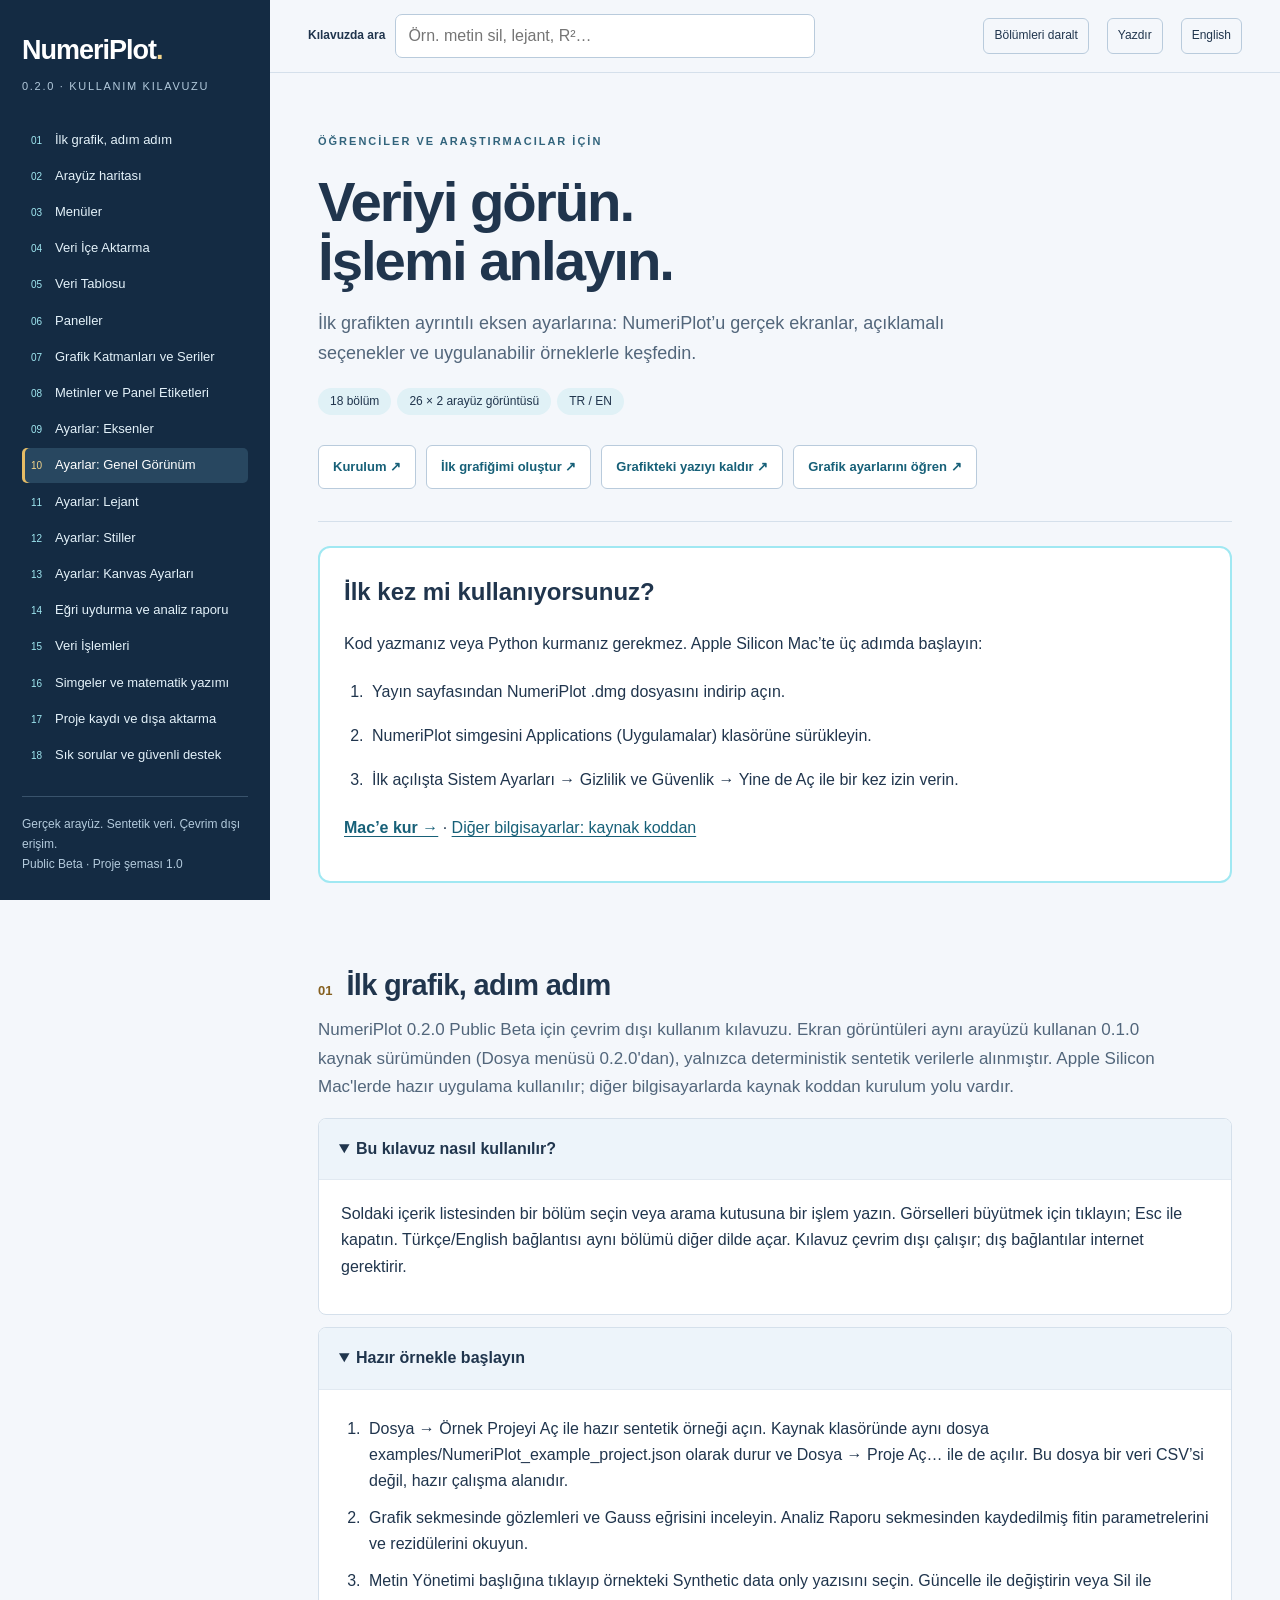
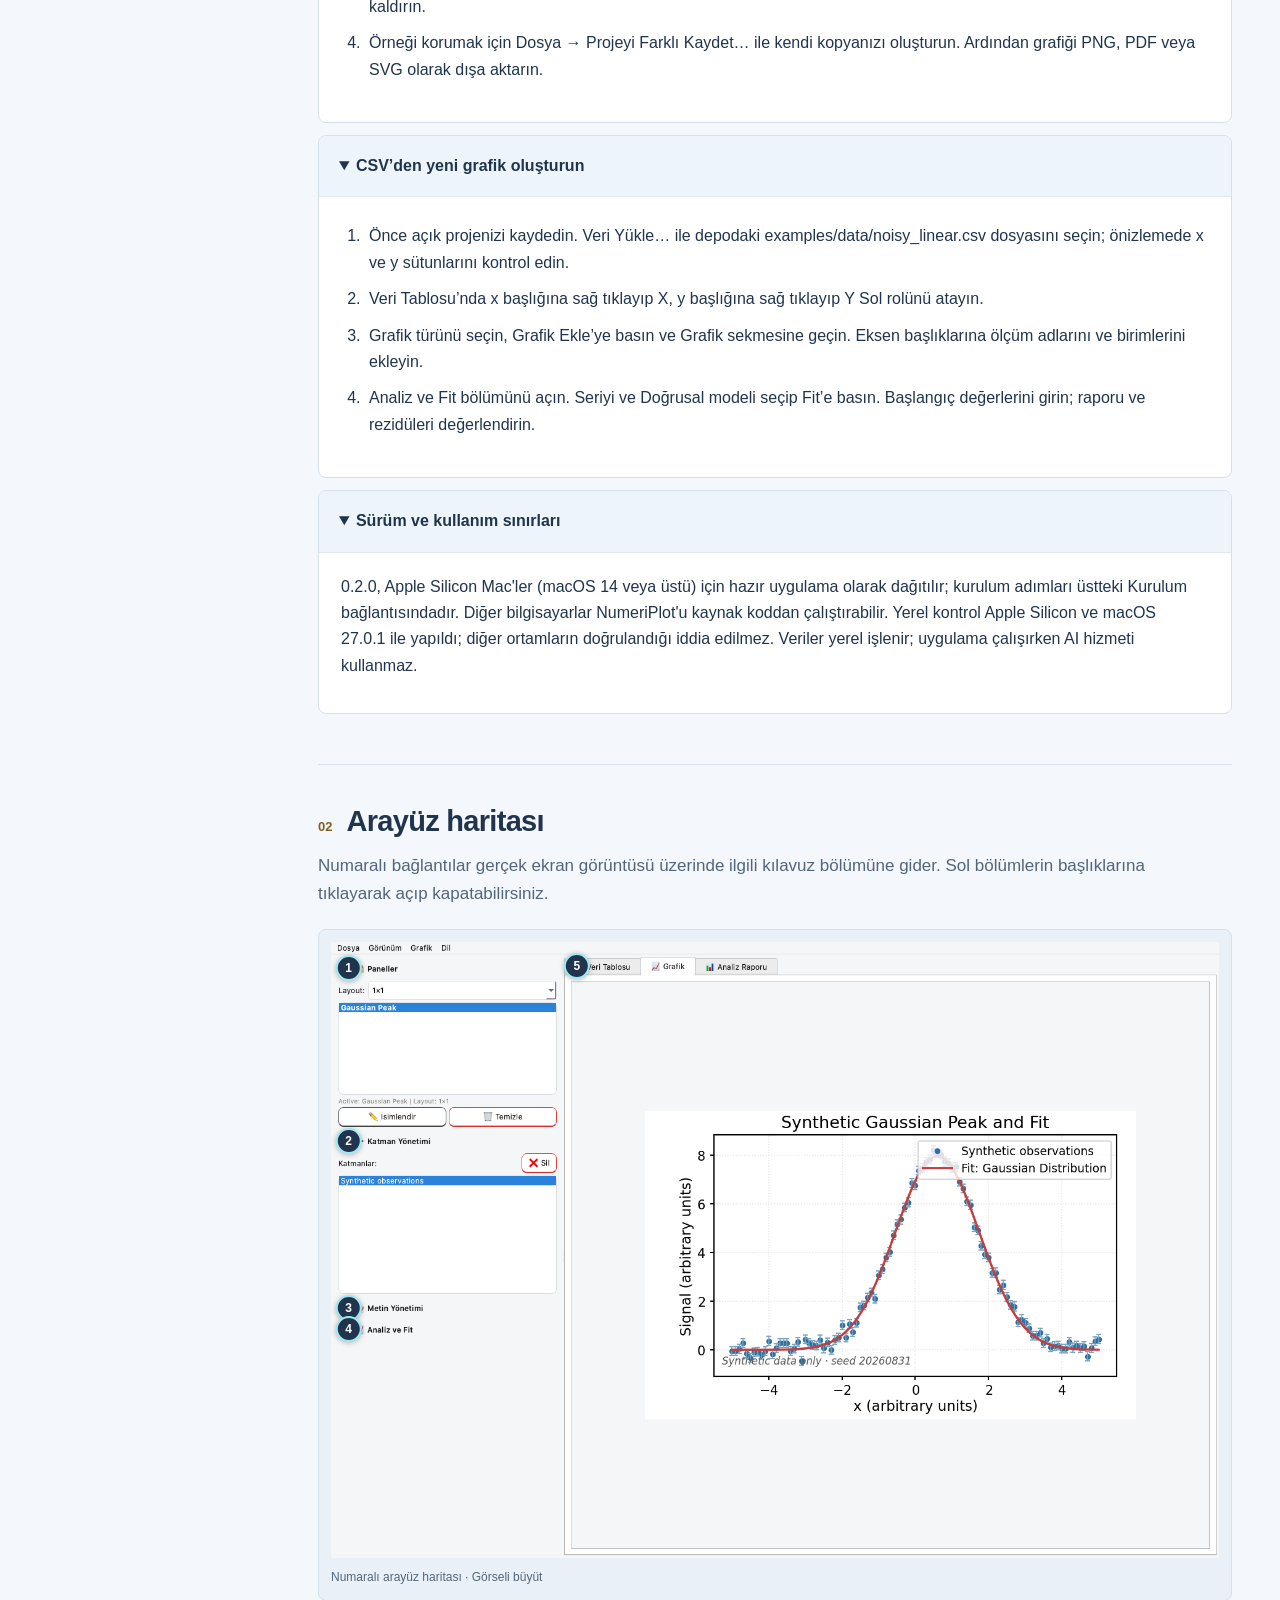
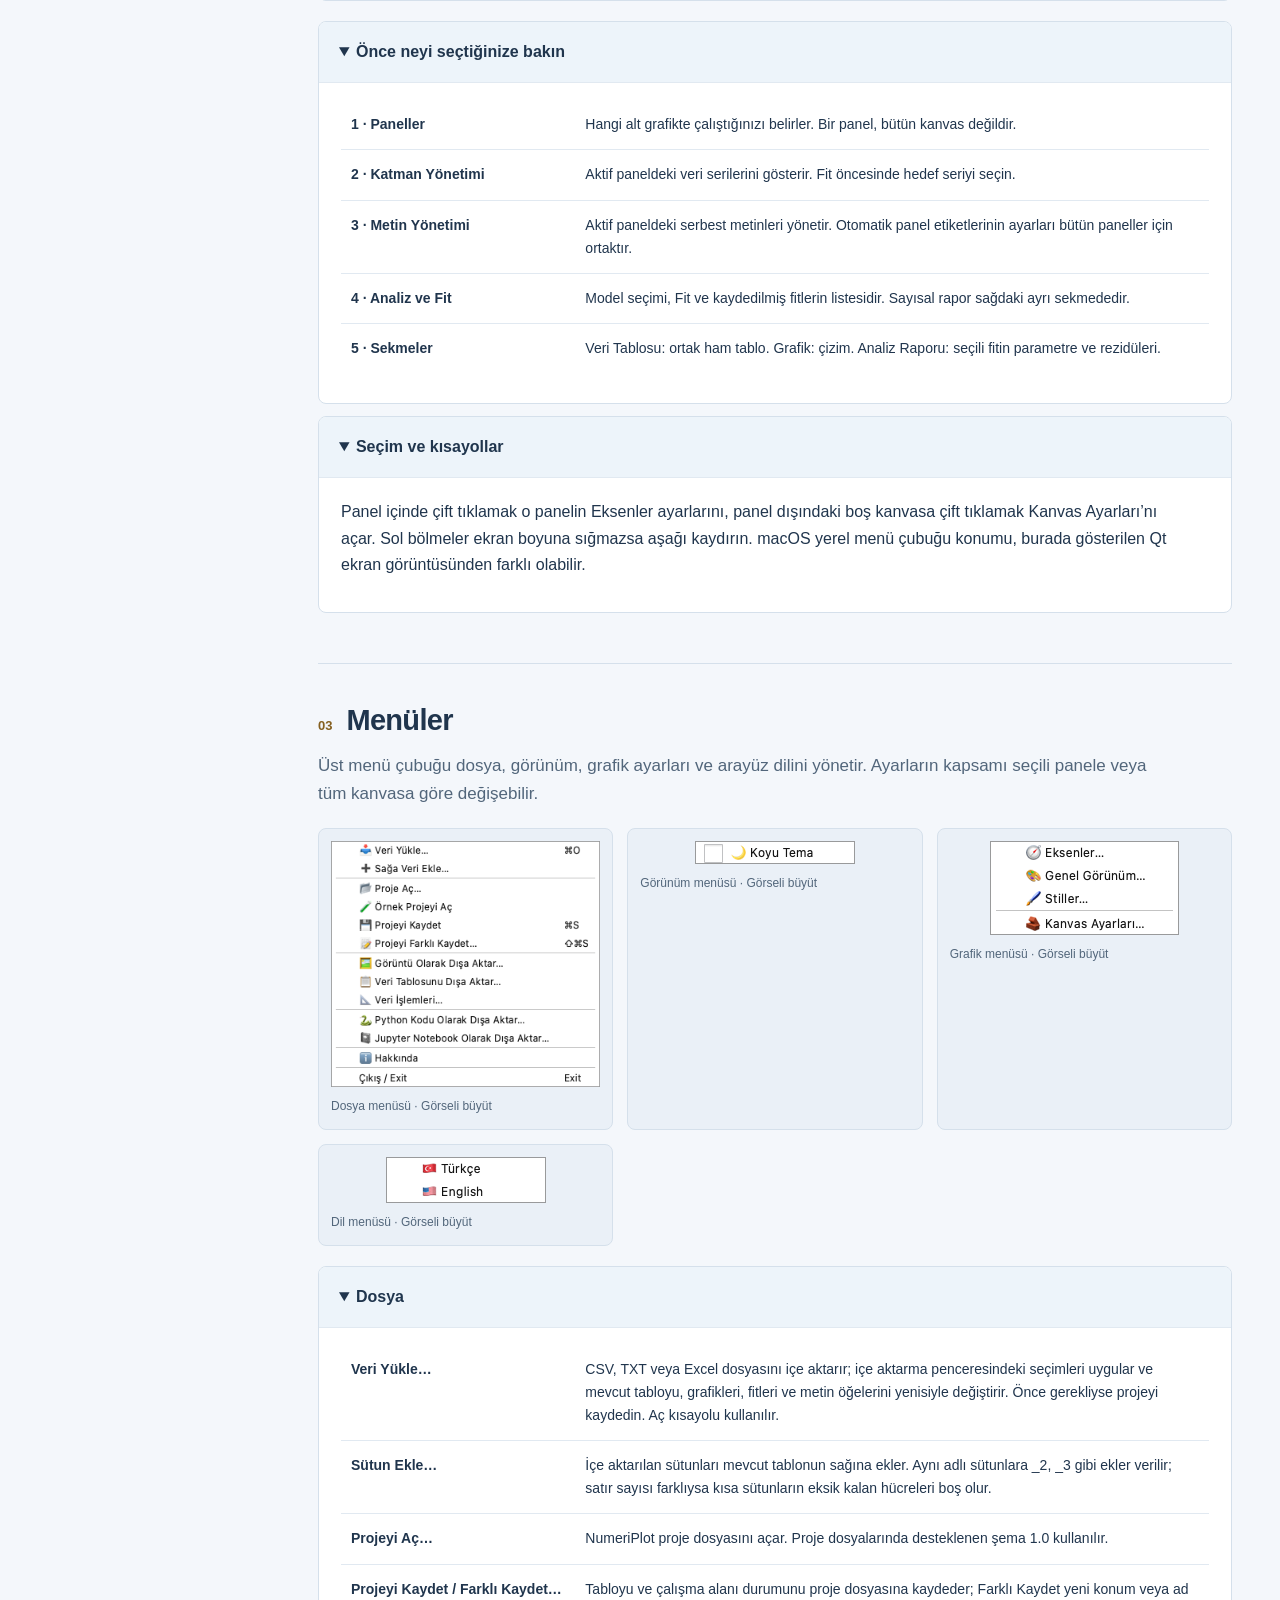
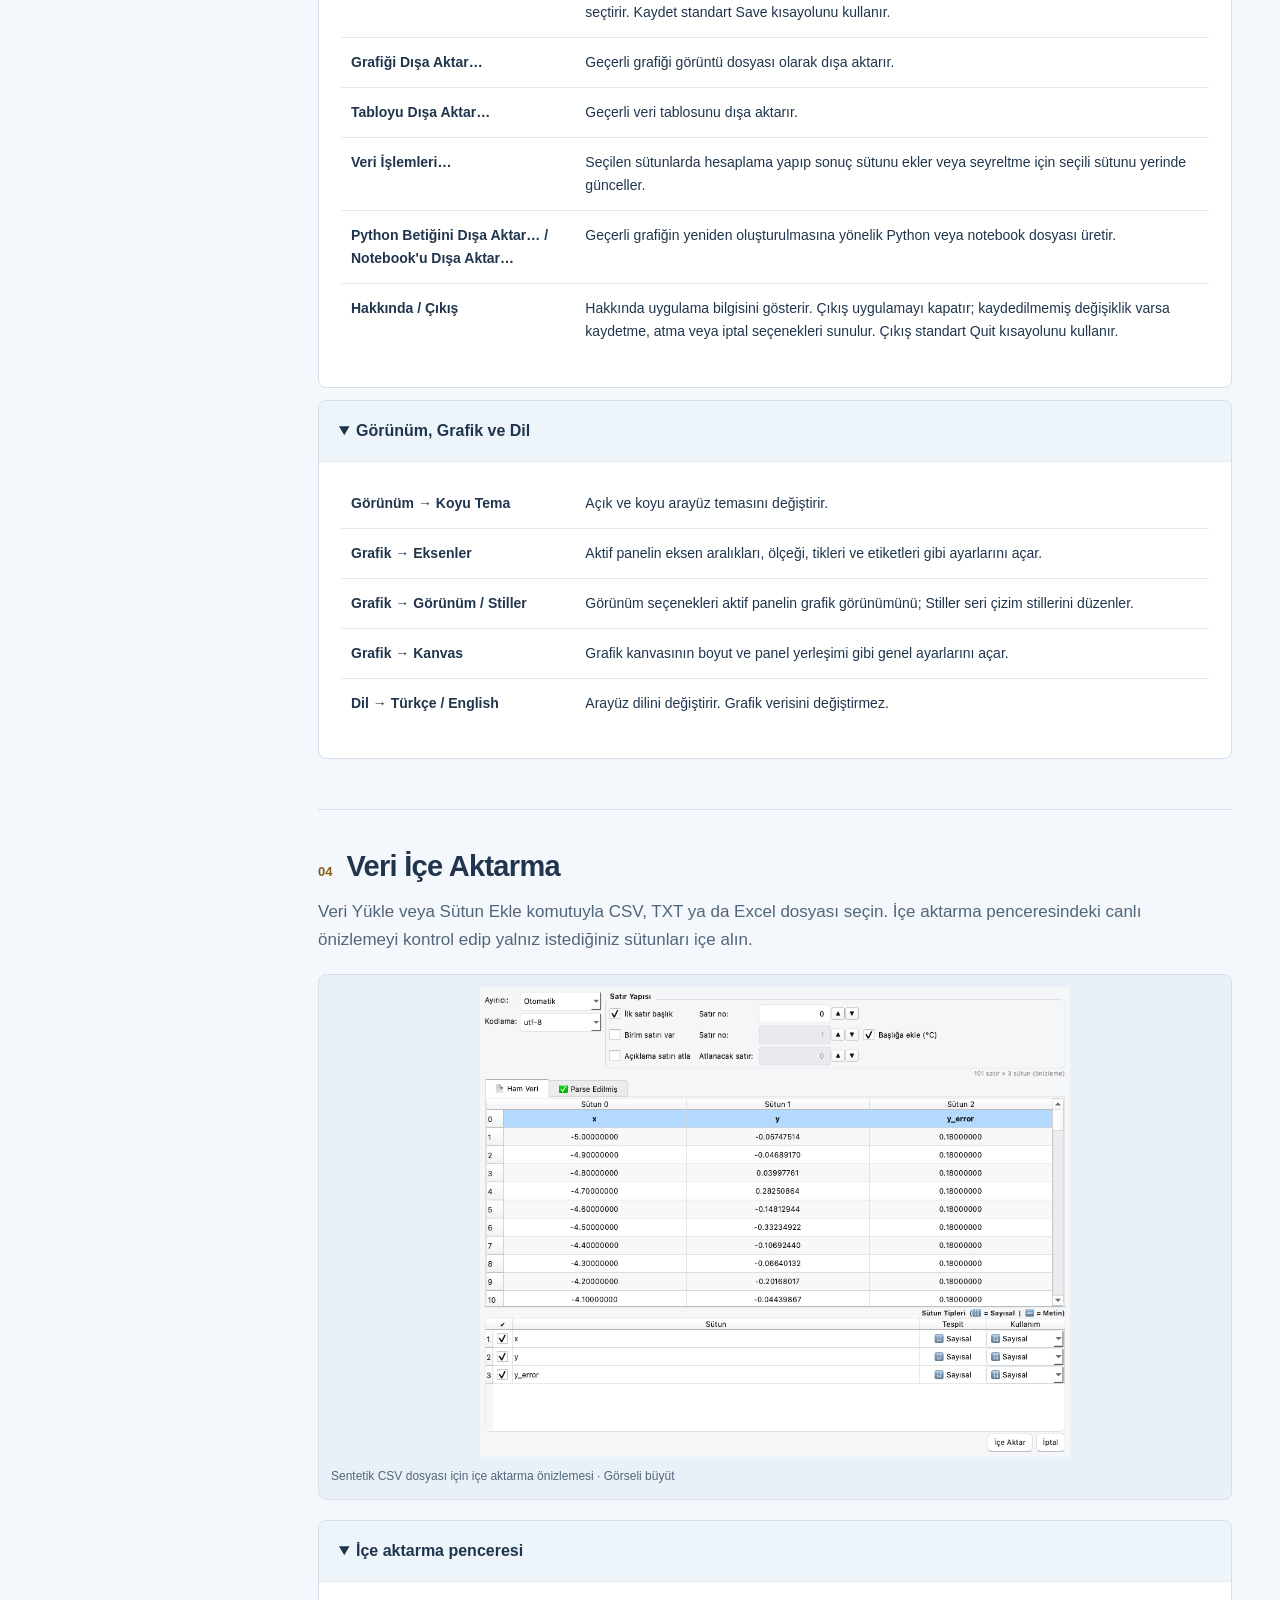
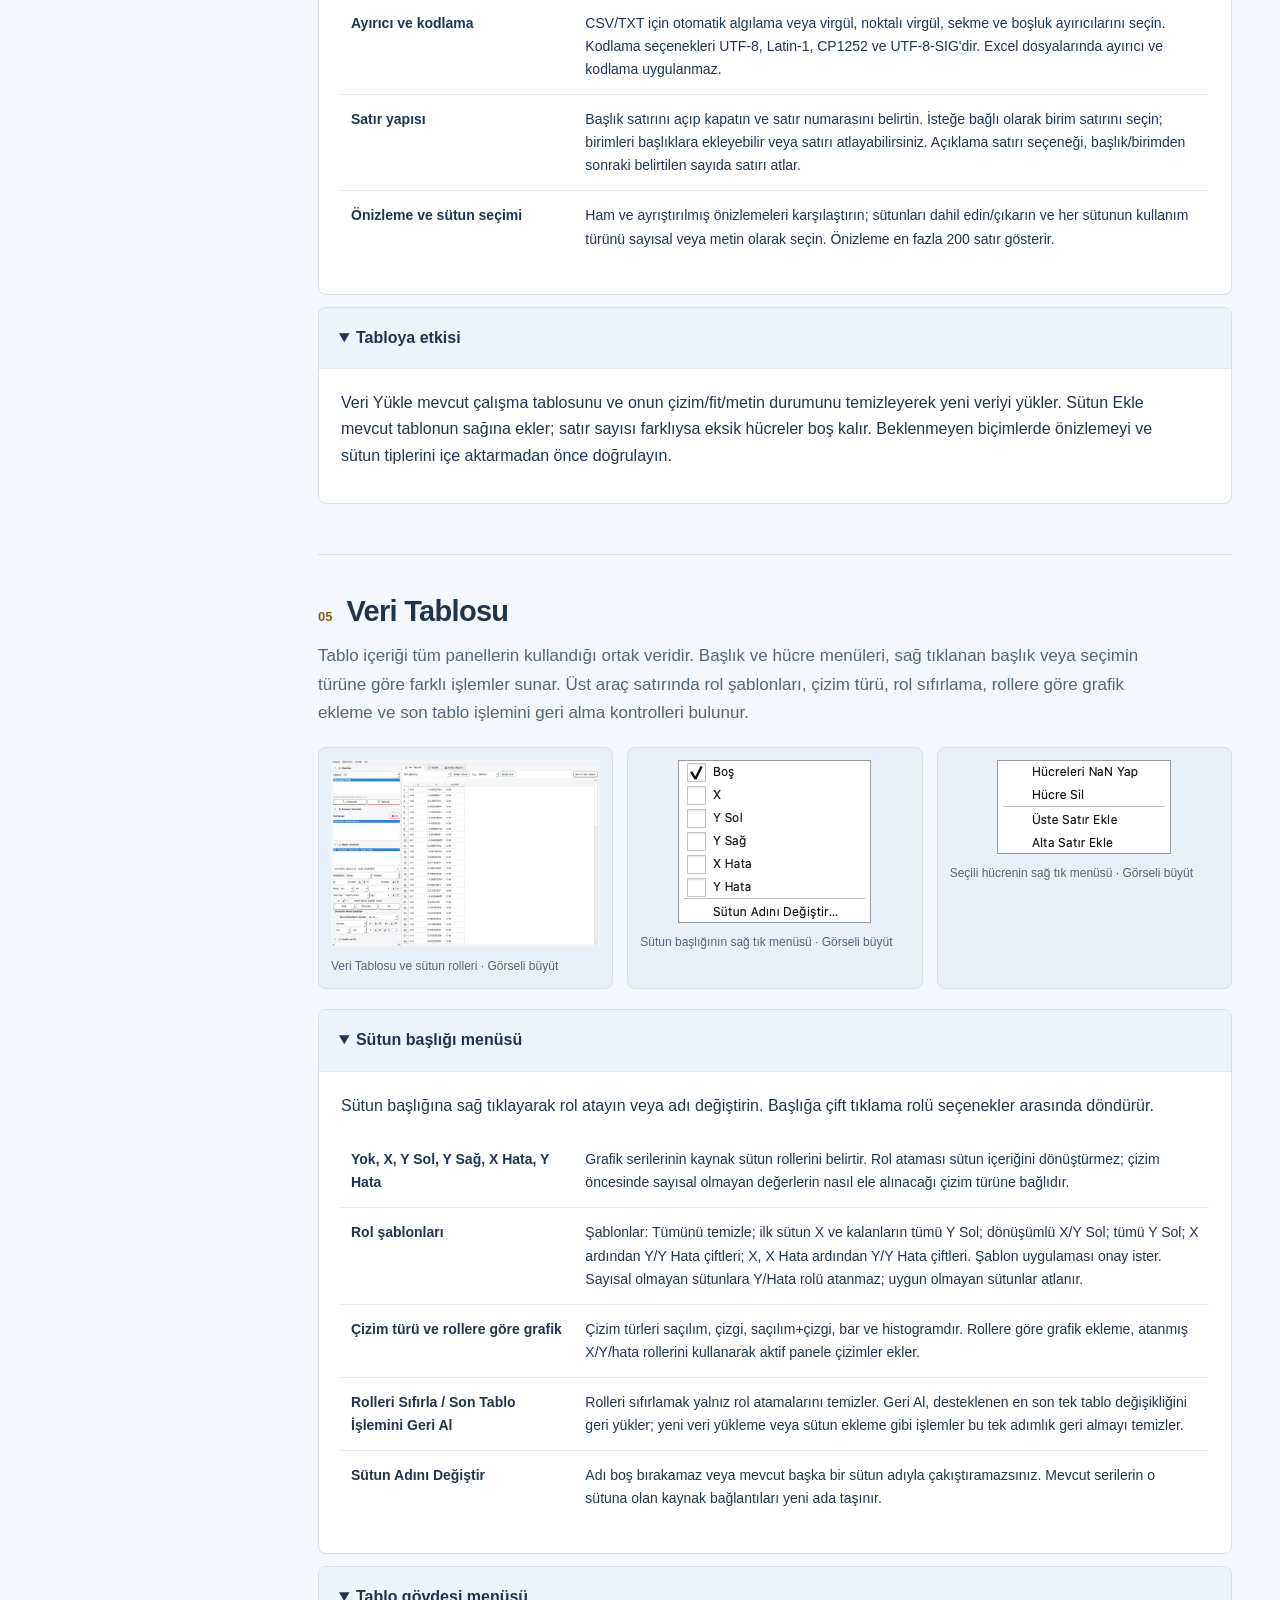
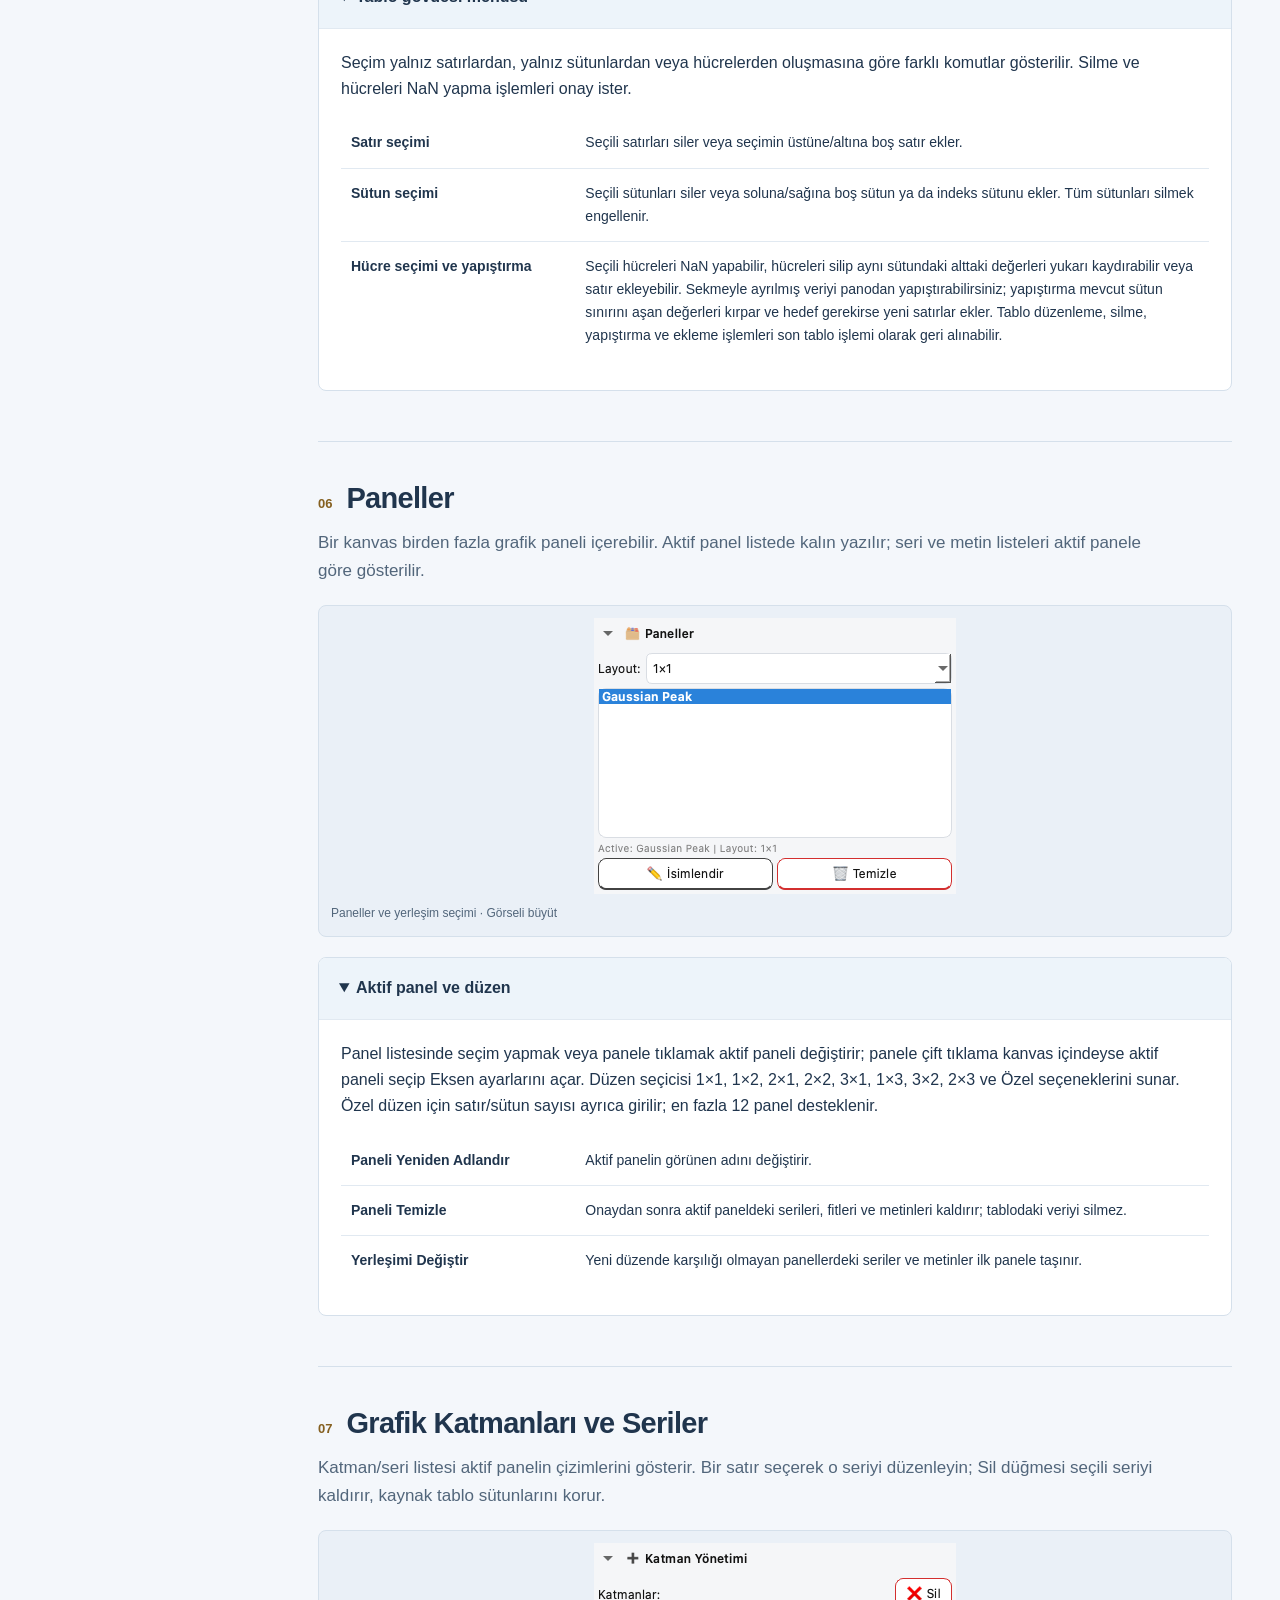
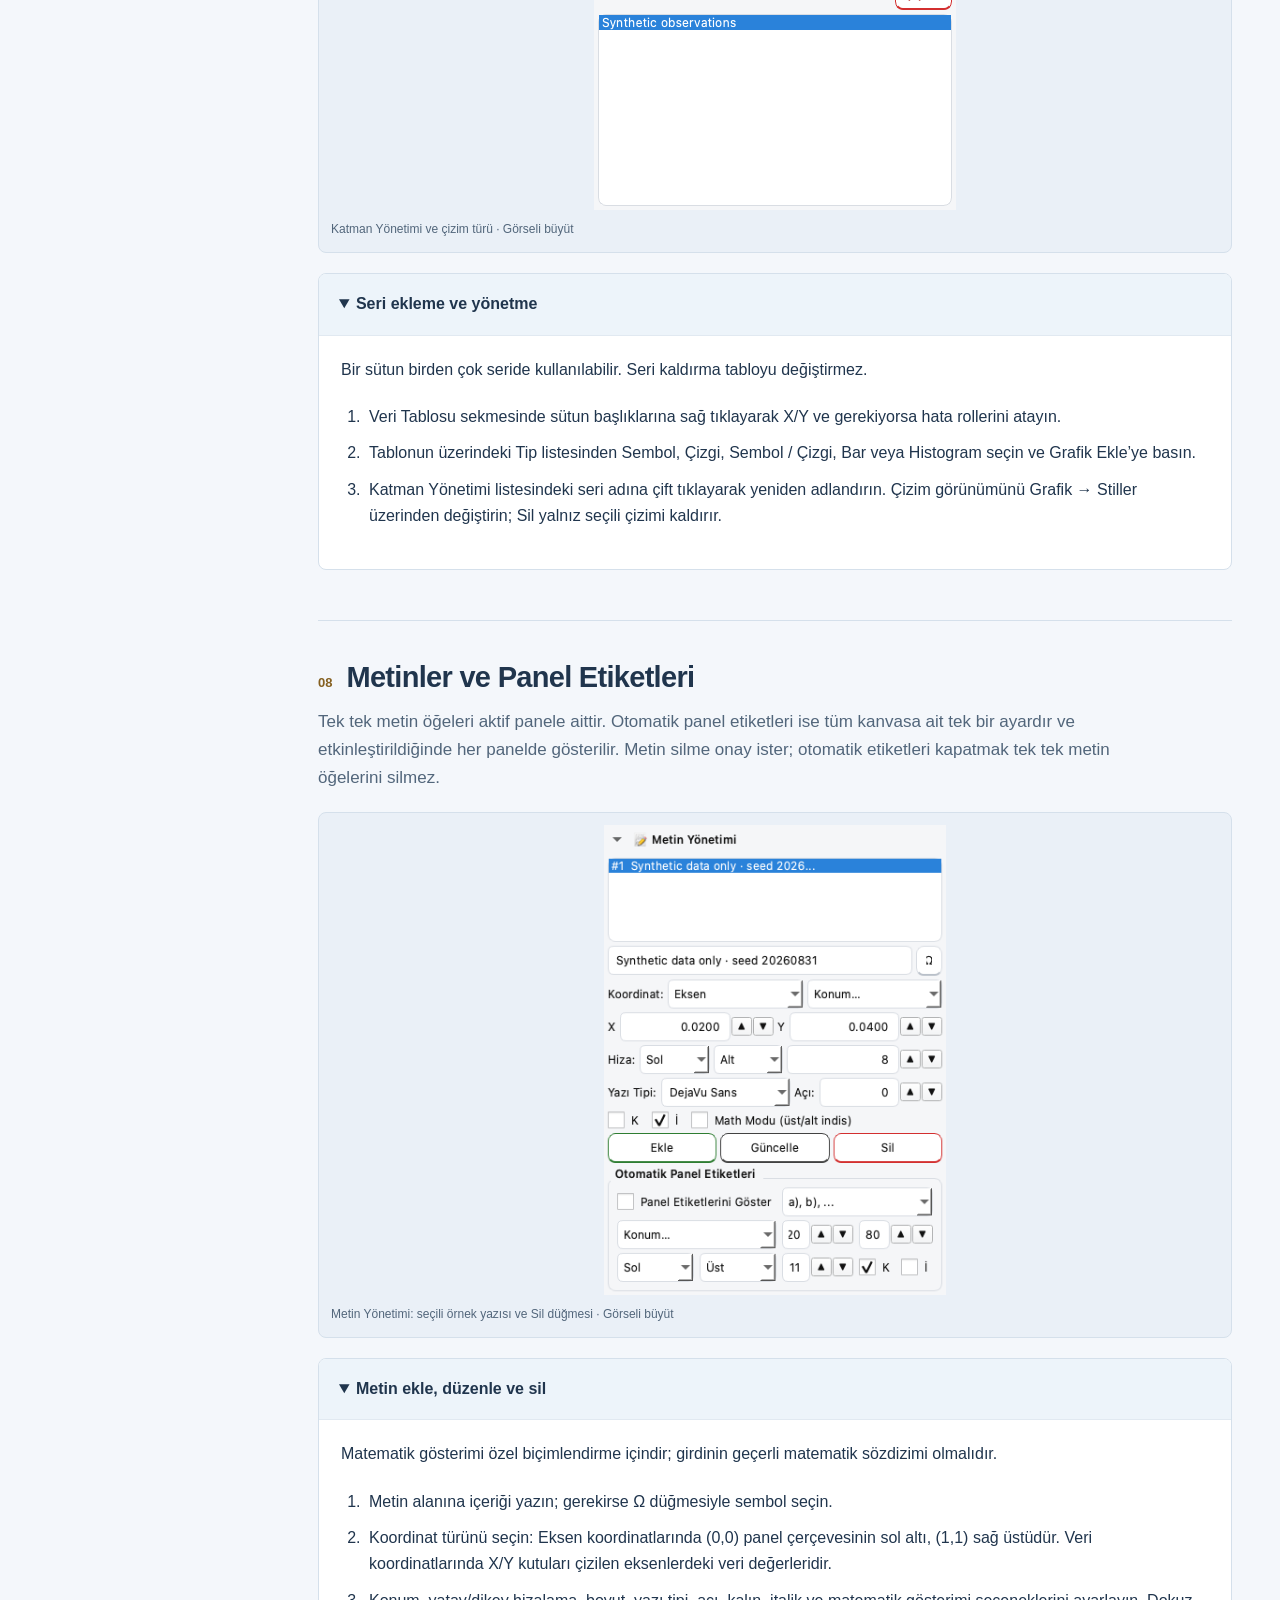
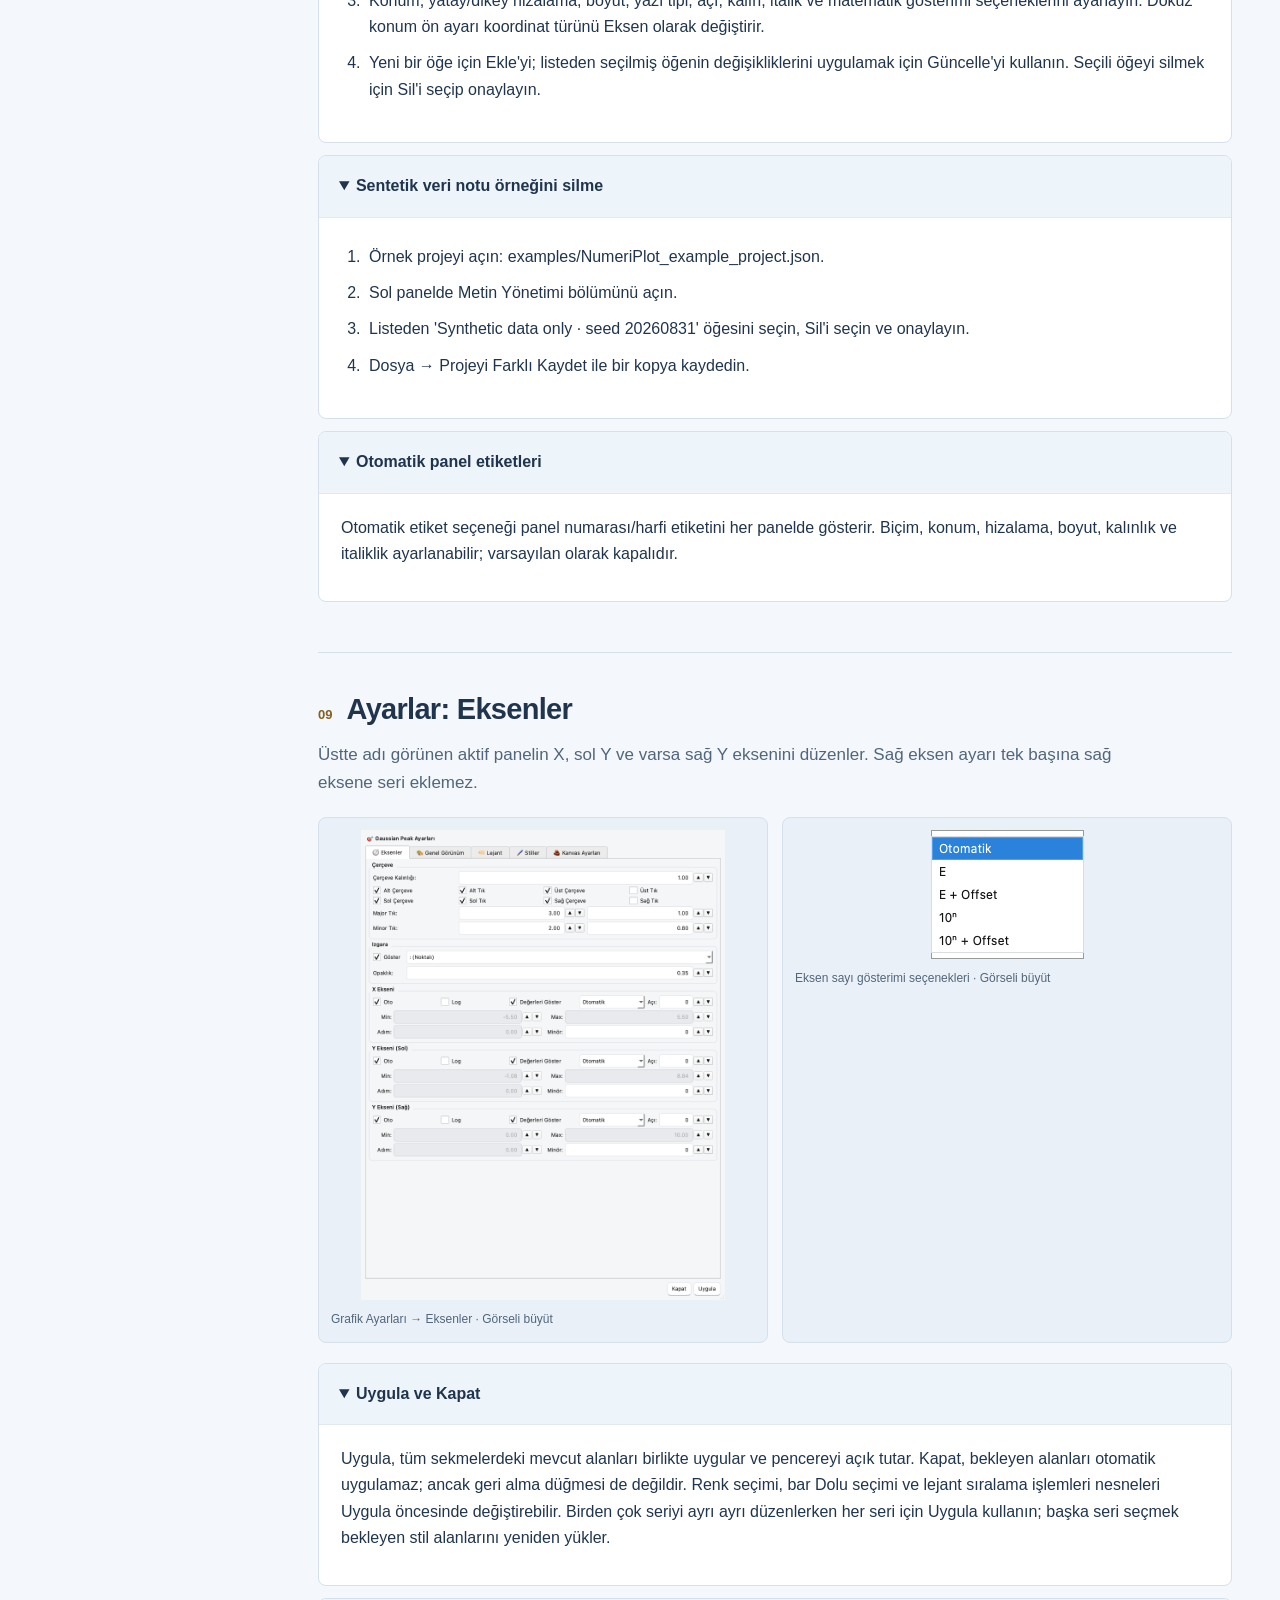
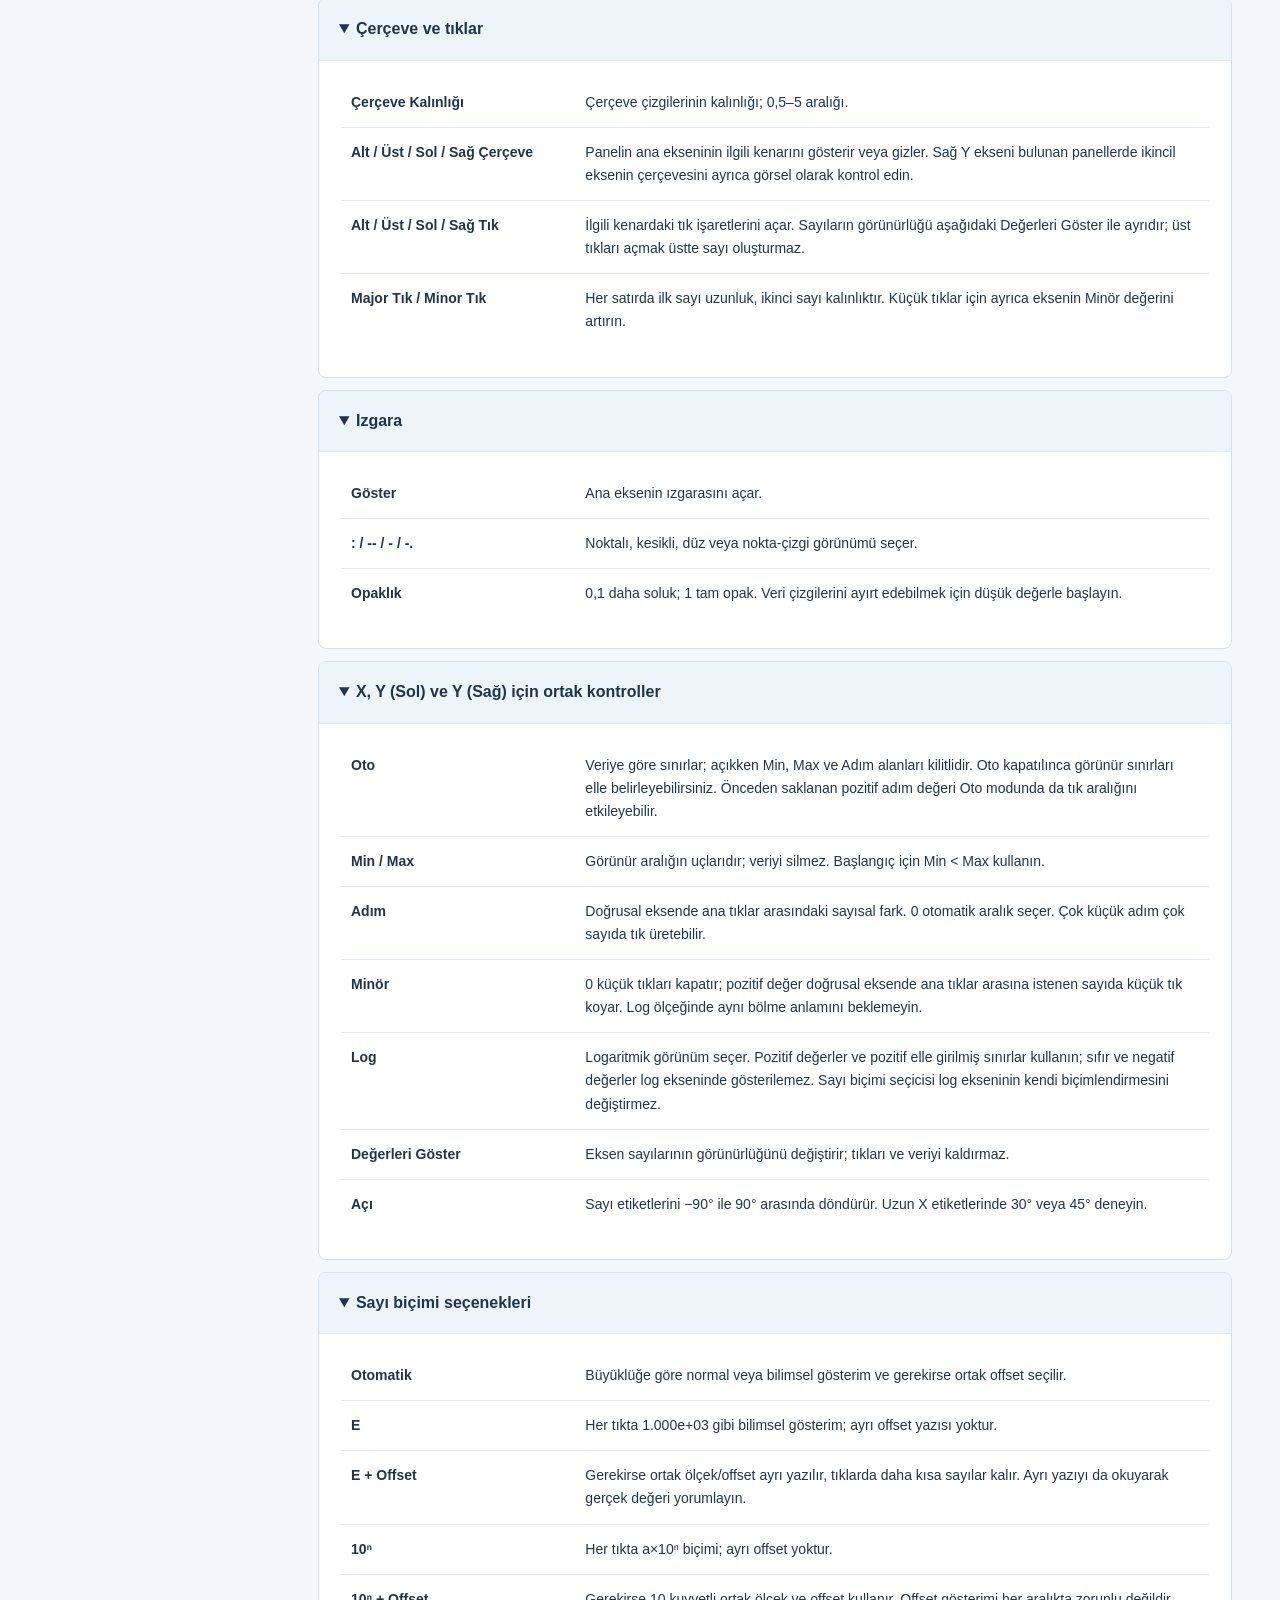
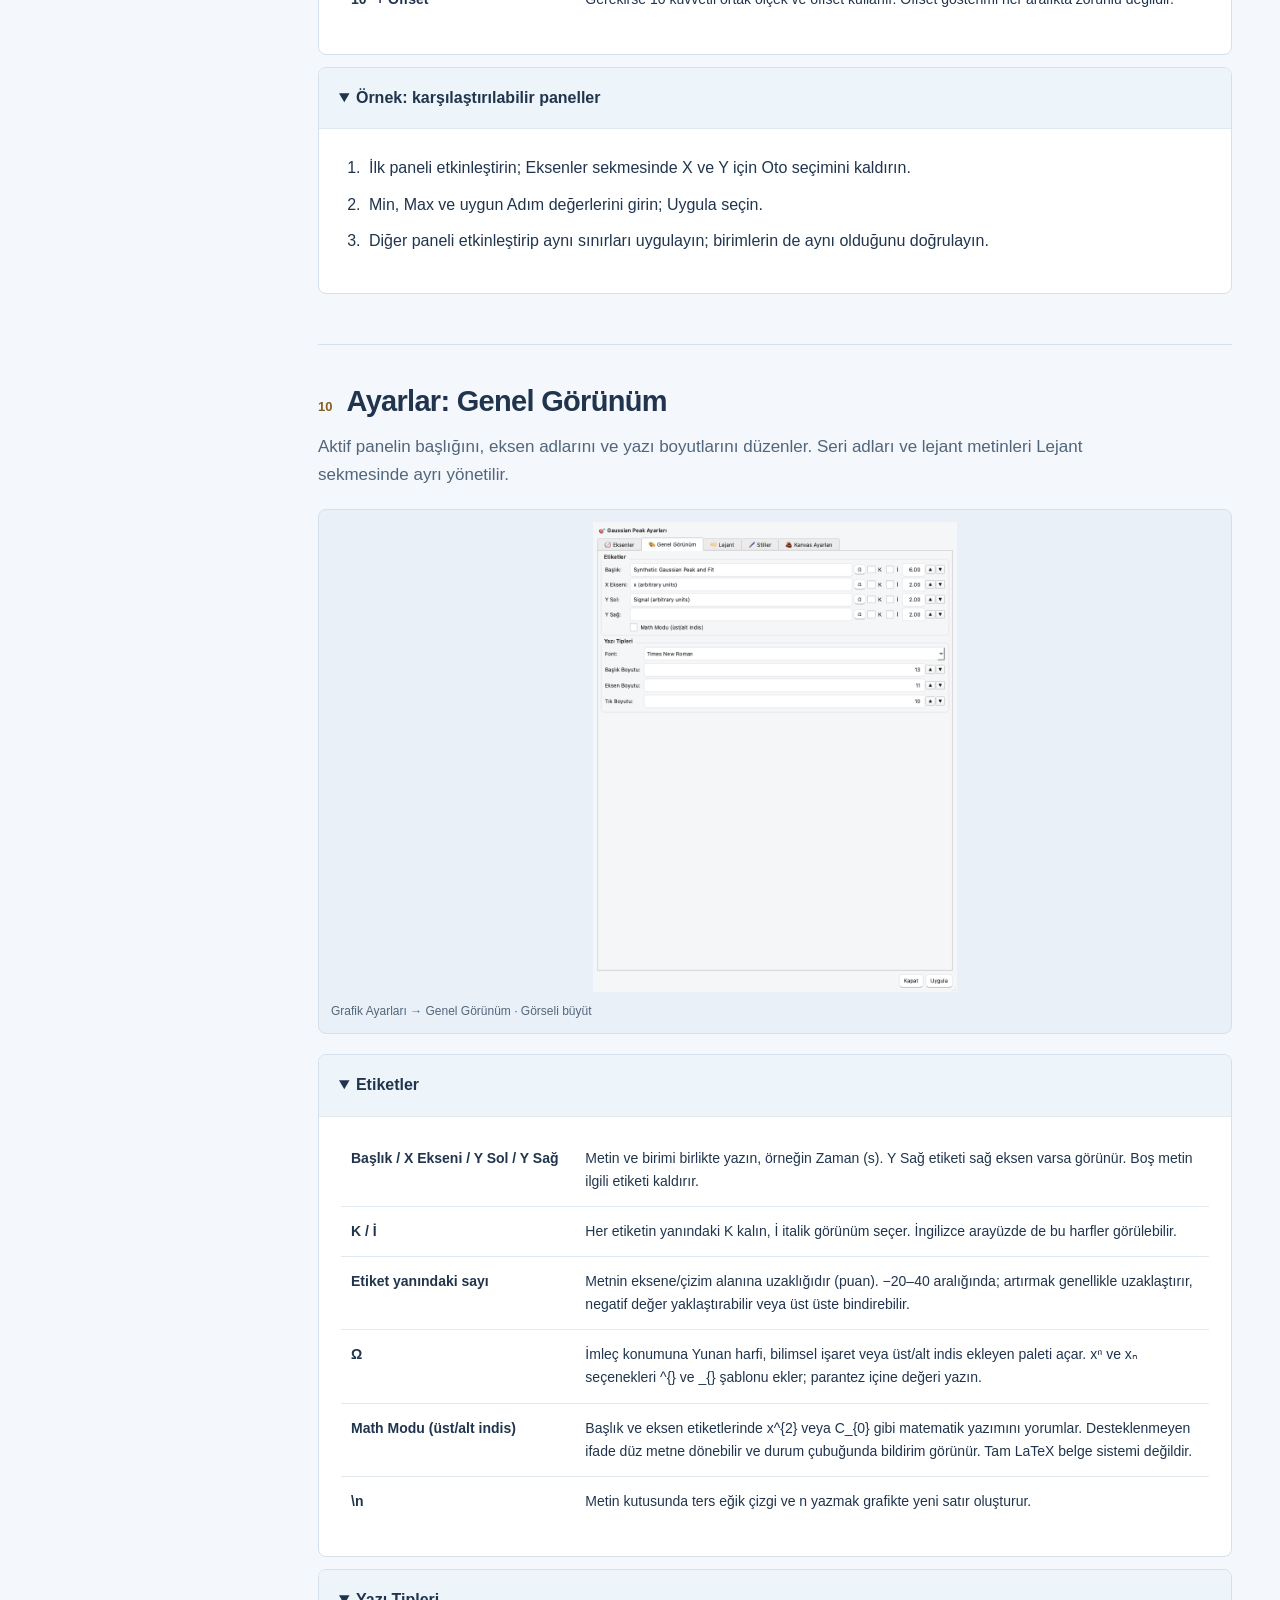
==== commit b79cbe1c: "docs: align public documents with 0.2.0 and test version consistency Several public documents still " ====
--- a/docs/guide/index.html
+++ b/docs/guide/index.html
@@ -6,6 +6,6 @@
 <main id="content"><div class="hero"><span class="eyebrow">Öğrenciler ve araştırmacılar için</span><h1>Veriyi görün.<br>İşlemi anlayın.</h1><p>İlk grafikten ayrıntılı eksen ayarlarına: NumeriPlot’u gerçek ekranlar, açıklamalı seçenekler ve uygulanabilir örneklerle keşfedin.</p><span class="pill">18 bölüm</span><span class="pill">26 × 2 arayüz görüntüsü</span><span class="pill">TR / EN</span><div class="quicklinks"><a href="../../docs/MACOS_INSTALL_TR.md">Kurulum ↗</a><a href="#start">İlk grafiğimi oluştur ↗</a><a href="#text">Grafikteki yazıyı kaldır ↗</a><a href="#settings-axes">Grafik ayarlarını öğren ↗</a></div></div>
 <section class="first-install" aria-labelledby="install-title"><h2 id="install-title">İlk kez mi kullanıyorsunuz?</h2><p>Kod yazmanız veya Python kurmanız gerekmez. Apple Silicon Mac’te üç adımda başlayın:</p><ol><li>Yayın sayfasından NumeriPlot .dmg dosyasını indirip açın.</li><li>NumeriPlot simgesini Applications (Uygulamalar) klasörüne sürükleyin.</li><li>İlk açılışta Sistem Ayarları → Gizlilik ve Güvenlik → Yine de Aç ile bir kez izin verin.</li></ol><p><a href="../../docs/MACOS_INSTALL_TR.md"><strong>Mac’e kur →</strong></a> · <a href="../../docs/SOURCE_INSTALL_TR.md">Diğer bilgisayarlar: kaynak koddan</a></p></section>
 <noscript><p class="note">Tüm içerik JavaScript olmadan okunabilir. Arama ve görsel büyütme için JavaScript gerekir.</p></noscript><p class="status" id="status" role="status" aria-live="polite"></p><p id="empty" class="empty" hidden>Eşleşme bulunamadı. Daha kısa bir sözcük deneyin veya aramayı temizleyin.</p>
-<article class="section" id="start"><div class="section-head"><span class="section-number">01</span><h2>İlk grafik, adım adım</h2></div><p class="intro">NumeriPlot 0.2.0 Public Beta için çevrim dışı kullanım kılavuzu. Ekran görüntüleri aynı arayüzü kullanan 0.1.0 kaynak sürümünden (Dosya menüsü 0.2.0&#x27;dan), yalnızca deterministik sentetik verilerle alınmıştır. Apple Silicon Mac&#x27;lerde hazır uygulama kullanılır; diğer bilgisayarlarda kaynak koddan kurulum yolu vardır.</p><details id="start-detail-1" open><summary>Bu kılavuz nasıl kullanılır?</summary><div class="block-body"><p>Soldaki içerik listesinden bir bölüm seçin veya arama kutusuna bir işlem yazın. Görselleri büyütmek için tıklayın; Esc ile kapatın. Türkçe/English bağlantısı aynı bölümü diğer dilde açar. Kılavuz çevrim dışı çalışır; dış bağlantılar internet gerektirir.</p></div></details><details id="start-detail-2" open><summary>Hazır örnekle başlayın</summary><div class="block-body"><ol><li>Dosya → Örnek Projeyi Aç ile hazır sentetik örneği açın. Kaynak klasöründe aynı dosya examples/NumeriPlot_example_project.json olarak durur ve Dosya → Proje Aç… ile de açılır. Bu dosya bir veri CSV’si değil, hazır çalışma alanıdır.</li><li>Grafik sekmesinde gözlemleri ve Gauss eğrisini inceleyin. Analiz Raporu sekmesinden kaydedilmiş fitin parametrelerini ve rezidülerini okuyun.</li><li>Metin Yönetimi başlığına tıklayıp örnekteki Synthetic data only yazısını seçin. Güncelle ile değiştirin veya Sil ile kaldırın.</li><li>Örneği korumak için Dosya → Projeyi Farklı Kaydet… ile kendi kopyanızı oluşturun. Ardından grafiği PNG, PDF veya SVG olarak dışa aktarın.</li></ol></div></details><details id="start-detail-3" open><summary>CSV’den yeni grafik oluşturun</summary><div class="block-body"><ol><li>Önce açık projenizi kaydedin. Veri Yükle… ile depodaki examples/data/noisy_linear.csv dosyasını seçin; önizlemede x ve y sütunlarını kontrol edin.</li><li>Veri Tablosu’nda x başlığına sağ tıklayıp X, y başlığına sağ tıklayıp Y Sol rolünü atayın.</li><li>Grafik türünü seçin, Grafik Ekle’ye basın ve Grafik sekmesine geçin. Eksen başlıklarına ölçüm adlarını ve birimlerini ekleyin.</li><li>Analiz ve Fit bölümünü açın. Seriyi ve Doğrusal modeli seçip Fit’e basın. Başlangıç değerlerini girin; raporu ve rezidüleri değerlendirin.</li></ol></div></details><details id="start-detail-4" open><summary>Sürüm ve kullanım sınırları</summary><div class="block-body"><p>0.2.0, Apple Silicon Mac&#x27;ler (macOS 14 veya üstü) için hazır uygulama olarak dağıtılır; kurulum adımları üstteki Kurulum bağlantısındadır. Diğer bilgisayarlar NumeriPlot&#x27;u kaynak koddan çalıştırabilir. Yerel kontrol Apple Silicon ve macOS 27.0.1 ile yapıldı; diğer ortamların doğrulandığı iddia edilmez. Önceki 0.1.0 paketi son düzeltmeleri içermez. Veriler yerel işlenir; uygulama çalışırken AI hizmeti kullanmaz.</p></div></details></article><article class="section" id="overview"><div class="section-head"><span class="section-number">02</span><h2>Arayüz haritası</h2></div><p class="intro">Numaralı bağlantılar gerçek ekran görüntüsü üzerinde ilgili kılavuz bölümüne gider. Sol bölümlerin başlıklarına tıklayarak açıp kapatabilirsiniz.</p><div class="gallery single"><figure><div class="image-wrap"><button class="image-button" aria-label="Görseli büyüt: Numaralı arayüz haritası"><img src="assets/overview-tr.png" width="1440" height="1000" alt="Numaralı arayüz haritası" loading="lazy"></button><a class="pin" href="#panels" style="left:1.111%;top:4.300%" aria-label="1: Paneller">1</a><a class="pin" href="#layers" style="left:1.111%;top:32.300%" aria-label="2: Grafik Katmanları ve Seriler">2</a><a class="pin" href="#text" style="left:1.111%;top:59.400%" aria-label="3: Metinler ve Panel Etiketleri">3</a><a class="pin" href="#fit" style="left:1.111%;top:62.900%" aria-label="4: Eğri uydurma ve analiz raporu">4</a><a class="pin" href="#table" style="left:26.806%;top:3.900%" aria-label="5: Veri Tablosu">5</a></div><figcaption>Numaralı arayüz haritası · Görseli büyüt</figcaption></figure></div><details id="overview-detail-1" open><summary>Önce neyi seçtiğinize bakın</summary><div class="block-body"><table><tbody><tr><th scope="row">1 · Paneller</th><td>Hangi alt grafikte çalıştığınızı belirler. Bir panel, bütün kanvas değildir.</td></tr><tr><th scope="row">2 · Katman Yönetimi</th><td>Aktif paneldeki veri serilerini gösterir. Fit öncesinde hedef seriyi seçin.</td></tr><tr><th scope="row">3 · Metin Yönetimi</th><td>Aktif paneldeki serbest metinleri yönetir. Otomatik panel etiketlerinin ayarları bütün paneller için ortaktır.</td></tr><tr><th scope="row">4 · Analiz ve Fit</th><td>Model seçimi, Fit ve kaydedilmiş fitlerin listesidir. Sayısal rapor sağdaki ayrı sekmededir.</td></tr><tr><th scope="row">5 · Sekmeler</th><td>Veri Tablosu: ortak ham tablo. Grafik: çizim. Analiz Raporu: seçili fitin parametre ve rezidüleri.</td></tr></tbody></table></div></details><details id="overview-detail-2" open><summary>Seçim ve kısayollar</summary><div class="block-body"><p>Panel içinde çift tıklamak o panelin Eksenler ayarlarını, panel dışındaki boş kanvasa çift tıklamak Kanvas Ayarları’nı açar. Sol bölmeler ekran boyuna sığmazsa aşağı kaydırın. macOS yerel menü çubuğu konumu, burada gösterilen Qt ekran görüntüsünden farklı olabilir.</p></div></details></article><article class="section" id="menus"><div class="section-head"><span class="section-number">03</span><h2>Menüler</h2></div><p class="intro">Üst menü çubuğu dosya, görünüm, grafik ayarları ve arayüz dilini yönetir. Ayarların kapsamı seçili panele veya tüm kanvasa göre değişebilir.</p><div class="gallery"><figure><div class="image-wrap"><button class="image-button" aria-label="Görseli büyüt: Dosya menüsü"><img src="assets/menus-file-tr.png" width="338" height="309" alt="Dosya menüsü" loading="lazy"></button></div><figcaption>Dosya menüsü · Görseli büyüt</figcaption></figure><figure><div class="image-wrap"><button class="image-button" aria-label="Görseli büyüt: Görünüm menüsü"><img src="assets/menus-view-tr.png" width="160" height="23" alt="Görünüm menüsü" loading="lazy"></button></div><figcaption>Görünüm menüsü · Görseli büyüt</figcaption></figure><figure><div class="image-wrap"><button class="image-button" aria-label="Görseli büyüt: Grafik menüsü"><img src="assets/menus-plot-tr.png" width="189" height="94" alt="Grafik menüsü" loading="lazy"></button></div><figcaption>Grafik menüsü · Görseli büyüt</figcaption></figure><figure><div class="image-wrap"><button class="image-button" aria-label="Görseli büyüt: Dil menüsü"><img src="assets/menus-language-tr.png" width="160" height="46" alt="Dil menüsü" loading="lazy"></button></div><figcaption>Dil menüsü · Görseli büyüt</figcaption></figure></div><details id="menus-detail-1" open><summary>Dosya</summary><div class="block-body"><table><tbody><tr><th scope="row">Veri Yükle…</th><td>CSV, TXT veya Excel dosyasını içe aktarır; içe aktarma penceresindeki seçimleri uygular ve mevcut tabloyu, grafikleri, fitleri ve metin öğelerini yenisiyle değiştirir. Önce gerekliyse projeyi kaydedin. Aç kısayolu kullanılır.</td></tr><tr><th scope="row">Sütun Ekle…</th><td>İçe aktarılan sütunları mevcut tablonun sağına ekler. Aynı adlı sütunlara _2, _3 gibi ekler verilir; satır sayısı farklıysa kısa sütunların eksik kalan hücreleri boş olur.</td></tr><tr><th scope="row">Projeyi Aç…</th><td>NumeriPlot proje dosyasını açar. Proje dosyalarında desteklenen şema 1.0 kullanılır.</td></tr><tr><th scope="row">Projeyi Kaydet / Farklı Kaydet…</th><td>Tabloyu ve çalışma alanı durumunu proje dosyasına kaydeder; Farklı Kaydet yeni konum veya ad seçtirir. Kaydet standart Save kısayolunu kullanır.</td></tr><tr><th scope="row">Grafiği Dışa Aktar…</th><td>Geçerli grafiği görüntü dosyası olarak dışa aktarır.</td></tr><tr><th scope="row">Tabloyu Dışa Aktar…</th><td>Geçerli veri tablosunu dışa aktarır.</td></tr><tr><th scope="row">Veri İşlemleri…</th><td>Seçilen sütunlarda hesaplama yapıp sonuç sütunu ekler veya seyreltme için seçili sütunu yerinde günceller.</td></tr><tr><th scope="row">Python Betiğini Dışa Aktar… / Notebook&#x27;u Dışa Aktar…</th><td>Geçerli grafiğin yeniden oluşturulmasına yönelik Python veya notebook dosyası üretir.</td></tr><tr><th scope="row">Hakkında / Çıkış</th><td>Hakkında uygulama bilgisini gösterir. Çıkış uygulamayı kapatır; kaydedilmemiş değişiklik varsa kaydetme, atma veya iptal seçenekleri sunulur. Çıkış standart Quit kısayolunu kullanır.</td></tr></tbody></table></div></details><details id="menus-detail-2" open><summary>Görünüm, Grafik ve Dil</summary><div class="block-body"><table><tbody><tr><th scope="row">Görünüm → Koyu Tema</th><td>Açık ve koyu arayüz temasını değiştirir.</td></tr><tr><th scope="row">Grafik → Eksenler</th><td>Aktif panelin eksen aralıkları, ölçeği, tikleri ve etiketleri gibi ayarlarını açar.</td></tr><tr><th scope="row">Grafik → Görünüm / Stiller</th><td>Görünüm seçenekleri aktif panelin grafik görünümünü; Stiller seri çizim stillerini düzenler.</td></tr><tr><th scope="row">Grafik → Kanvas</th><td>Grafik kanvasının boyut ve panel yerleşimi gibi genel ayarlarını açar.</td></tr><tr><th scope="row">Dil → Türkçe / English</th><td>Arayüz dilini değiştirir. Grafik verisini değiştirmez.</td></tr></tbody></table></div></details></article><article class="section" id="import"><div class="section-head"><span class="section-number">04</span><h2>Veri İçe Aktarma</h2></div><p class="intro">Veri Yükle veya Sütun Ekle komutuyla CSV, TXT ya da Excel dosyası seçin. İçe aktarma penceresindeki canlı önizlemeyi kontrol edip yalnız istediğiniz sütunları içe alın.</p><div class="gallery"><figure><div class="image-wrap"><button class="image-button" aria-label="Görseli büyüt: Sentetik CSV dosyası için içe aktarma önizlemesi"><img src="assets/import-tr.png" width="980" height="780" alt="Sentetik CSV dosyası için içe aktarma önizlemesi" loading="lazy"></button></div><figcaption>Sentetik CSV dosyası için içe aktarma önizlemesi · Görseli büyüt</figcaption></figure></div><details id="import-detail-1" open><summary>İçe aktarma penceresi</summary><div class="block-body"><table><tbody><tr><th scope="row">Ayırıcı ve kodlama</th><td>CSV/TXT için otomatik algılama veya virgül, noktalı virgül, sekme ve boşluk ayırıcılarını seçin. Kodlama seçenekleri UTF-8, Latin-1, CP1252 ve UTF-8-SIG&#x27;dir. Excel dosyalarında ayırıcı ve kodlama uygulanmaz.</td></tr><tr><th scope="row">Satır yapısı</th><td>Başlık satırını açıp kapatın ve satır numarasını belirtin. İsteğe bağlı olarak birim satırını seçin; birimleri başlıklara ekleyebilir veya satırı atlayabilirsiniz. Açıklama satırı seçeneği, başlık/birimden sonraki belirtilen sayıda satırı atlar.</td></tr><tr><th scope="row">Önizleme ve sütun seçimi</th><td>Ham ve ayrıştırılmış önizlemeleri karşılaştırın; sütunları dahil edin/çıkarın ve her sütunun kullanım türünü sayısal veya metin olarak seçin. Önizleme en fazla 200 satır gösterir.</td></tr></tbody></table></div></details><details id="import-detail-2" open><summary>Tabloya etkisi</summary><div class="block-body"><p>Veri Yükle mevcut çalışma tablosunu ve onun çizim/fit/metin durumunu temizleyerek yeni veriyi yükler. Sütun Ekle mevcut tablonun sağına ekler; satır sayısı farklıysa eksik hücreler boş kalır. Beklenmeyen biçimlerde önizlemeyi ve sütun tiplerini içe aktarmadan önce doğrulayın.</p></div></details></article><article class="section" id="table"><div class="section-head"><span class="section-number">05</span><h2>Veri Tablosu</h2></div><p class="intro">Tablo içeriği tüm panellerin kullandığı ortak veridir. Başlık ve hücre menüleri, sağ tıklanan başlık veya seçimin türüne göre farklı işlemler sunar. Üst araç satırında rol şablonları, çizim türü, rol sıfırlama, rollere göre grafik ekleme ve son tablo işlemini geri alma kontrolleri bulunur.</p><div class="gallery"><figure><div class="image-wrap"><button class="image-button" aria-label="Görseli büyüt: Veri Tablosu ve sütun rolleri"><img src="assets/table-tr.png" width="1440" height="1000" alt="Veri Tablosu ve sütun rolleri" loading="lazy"></button></div><figcaption>Veri Tablosu ve sütun rolleri · Görseli büyüt</figcaption></figure><figure><div class="image-wrap"><button class="image-button" aria-label="Görseli büyüt: Sütun başlığının sağ tık menüsü"><img src="assets/table-roles-tr.png" width="193" height="163" alt="Sütun başlığının sağ tık menüsü" loading="lazy"></button></div><figcaption>Sütun başlığının sağ tık menüsü · Görseli büyüt</figcaption></figure><figure><div class="image-wrap"><button class="image-button" aria-label="Görseli büyüt: Seçili hücrenin sağ tık menüsü"><img src="assets/table-context-tr.png" width="174" height="94" alt="Seçili hücrenin sağ tık menüsü" loading="lazy"></button></div><figcaption>Seçili hücrenin sağ tık menüsü · Görseli büyüt</figcaption></figure></div><details id="table-detail-1" open><summary>Sütun başlığı menüsü</summary><div class="block-body"><p>Sütun başlığına sağ tıklayarak rol atayın veya adı değiştirin. Başlığa çift tıklama rolü seçenekler arasında döndürür.</p><table><tbody><tr><th scope="row">Yok, X, Y Sol, Y Sağ, X Hata, Y Hata</th><td>Grafik serilerinin kaynak sütun rollerini belirtir. Rol ataması sütun içeriğini dönüştürmez; çizim öncesinde sayısal olmayan değerlerin nasıl ele alınacağı çizim türüne bağlıdır.</td></tr><tr><th scope="row">Rol şablonları</th><td>Şablonlar: Tümünü temizle; ilk sütun X ve kalanların tümü Y Sol; dönüşümlü X/Y Sol; tümü Y Sol; X ardından Y/Y Hata çiftleri; X, X Hata ardından Y/Y Hata çiftleri. Şablon uygulaması onay ister. Sayısal olmayan sütunlara Y/Hata rolü atanmaz; uygun olmayan sütunlar atlanır.</td></tr><tr><th scope="row">Çizim türü ve rollere göre grafik</th><td>Çizim türleri saçılım, çizgi, saçılım+çizgi, bar ve histogramdır. Rollere göre grafik ekleme, atanmış X/Y/hata rollerini kullanarak aktif panele çizimler ekler.</td></tr><tr><th scope="row">Rolleri Sıfırla / Son Tablo İşlemini Geri Al</th><td>Rolleri sıfırlamak yalnız rol atamalarını temizler. Geri Al, desteklenen en son tek tablo değişikliğini geri yükler; yeni veri yükleme veya sütun ekleme gibi işlemler bu tek adımlık geri almayı temizler.</td></tr><tr><th scope="row">Sütun Adını Değiştir</th><td>Adı boş bırakamaz veya mevcut başka bir sütun adıyla çakıştıramazsınız. Mevcut serilerin o sütuna olan kaynak bağlantıları yeni ada taşınır.</td></tr></tbody></table></div></details><details id="table-detail-2" open><summary>Tablo gövdesi menüsü</summary><div class="block-body"><p>Seçim yalnız satırlardan, yalnız sütunlardan veya hücrelerden oluşmasına göre farklı komutlar gösterilir. Silme ve hücreleri NaN yapma işlemleri onay ister.</p><table><tbody><tr><th scope="row">Satır seçimi</th><td>Seçili satırları siler veya seçimin üstüne/altına boş satır ekler.</td></tr><tr><th scope="row">Sütun seçimi</th><td>Seçili sütunları siler veya soluna/sağına boş sütun ya da indeks sütunu ekler. Tüm sütunları silmek engellenir.</td></tr><tr><th scope="row">Hücre seçimi ve yapıştırma</th><td>Seçili hücreleri NaN yapabilir, hücreleri silip aynı sütundaki alttaki değerleri yukarı kaydırabilir veya satır ekleyebilir. Sekmeyle ayrılmış veriyi panodan yapıştırabilirsiniz; yapıştırma mevcut sütun sınırını aşan değerleri kırpar ve hedef gerekirse yeni satırlar ekler. Tablo düzenleme, silme, yapıştırma ve ekleme işlemleri son tablo işlemi olarak geri alınabilir.</td></tr></tbody></table></div></details></article><article class="section" id="panels"><div class="section-head"><span class="section-number">06</span><h2>Paneller</h2></div><p class="intro">Bir kanvas birden fazla grafik paneli içerebilir. Aktif panel listede kalın yazılır; seri ve metin listeleri aktif panele göre gösterilir.</p><div class="gallery"><figure><div class="image-wrap"><button class="image-button" aria-label="Görseli büyüt: Paneller ve yerleşim seçimi"><img src="assets/panels-tr.png" width="362" height="276" alt="Paneller ve yerleşim seçimi" loading="lazy"></button></div><figcaption>Paneller ve yerleşim seçimi · Görseli büyüt</figcaption></figure></div><details id="panels-detail-1" open><summary>Aktif panel ve düzen</summary><div class="block-body"><p>Panel listesinde seçim yapmak veya panele tıklamak aktif paneli değiştirir; panele çift tıklama kanvas içindeyse aktif paneli seçip Eksen ayarlarını açar. Düzen seçicisi 1×1, 1×2, 2×1, 2×2, 3×1, 1×3, 3×2, 2×3 ve Özel seçeneklerini sunar. Özel düzen için satır/sütun sayısı ayrıca girilir; en fazla 12 panel desteklenir.</p><table><tbody><tr><th scope="row">Paneli Yeniden Adlandır</th><td>Aktif panelin görünen adını değiştirir.</td></tr><tr><th scope="row">Paneli Temizle</th><td>Onaydan sonra aktif paneldeki serileri, fitleri ve metinleri kaldırır; tablodaki veriyi silmez.</td></tr><tr><th scope="row">Yerleşimi Değiştir</th><td>Yeni düzende karşılığı olmayan panellerdeki seriler ve metinler ilk panele taşınır.</td></tr></tbody></table></div></details></article><article class="section" id="layers"><div class="section-head"><span class="section-number">07</span><h2>Grafik Katmanları ve Seriler</h2></div><p class="intro">Katman/seri listesi aktif panelin çizimlerini gösterir. Bir satır seçerek o seriyi düzenleyin; Sil düğmesi seçili seriyi kaldırır, kaynak tablo sütunlarını korur.</p><div class="gallery"><figure><div class="image-wrap"><button class="image-button" aria-label="Görseli büyüt: Katman Yönetimi ve çizim türü"><img src="assets/layers-tr.png" width="362" height="267" alt="Katman Yönetimi ve çizim türü" loading="lazy"></button></div><figcaption>Katman Yönetimi ve çizim türü · Görseli büyüt</figcaption></figure></div><details id="layers-detail-1" open><summary>Seri ekleme ve yönetme</summary><div class="block-body"><p>Bir sütun birden çok seride kullanılabilir. Seri kaldırma tabloyu değiştirmez.</p><ol><li>Veri Tablosu sekmesinde sütun başlıklarına sağ tıklayarak X/Y ve gerekiyorsa hata rollerini atayın.</li><li>Tablonun üzerindeki Tip listesinden Sembol, Çizgi, Sembol / Çizgi, Bar veya Histogram seçin ve Grafik Ekle’ye basın.</li><li>Katman Yönetimi listesindeki seri adına çift tıklayarak yeniden adlandırın. Çizim görünümünü Grafik → Stiller üzerinden değiştirin; Sil yalnız seçili çizimi kaldırır.</li></ol></div></details></article><article class="section" id="text"><div class="section-head"><span class="section-number">08</span><h2>Metinler ve Panel Etiketleri</h2></div><p class="intro">Tek tek metin öğeleri aktif panele aittir. Otomatik panel etiketleri ise tüm kanvasa ait tek bir ayardır ve etkinleştirildiğinde her panelde gösterilir. Metin silme onay ister; otomatik etiketleri kapatmak tek tek metin öğelerini silmez.</p><div class="gallery"><figure><div class="image-wrap"><button class="image-button" aria-label="Görseli büyüt: Metin Yönetimi: seçili örnek yazısı ve Sil düğmesi"><img src="assets/text-tr.png" width="365" height="502" alt="Metin Yönetimi: seçili örnek yazısı ve Sil düğmesi" loading="lazy"></button></div><figcaption>Metin Yönetimi: seçili örnek yazısı ve Sil düğmesi · Görseli büyüt</figcaption></figure></div><details id="text-detail-1" open><summary>Metin ekle, düzenle ve sil</summary><div class="block-body"><p>Matematik gösterimi özel biçimlendirme içindir; girdinin geçerli matematik sözdizimi olmalıdır.</p><ol><li>Metin alanına içeriği yazın; gerekirse Ω düğmesiyle sembol seçin.</li><li>Koordinat türünü seçin: Eksen koordinatlarında (0,0) panel çerçevesinin sol altı, (1,1) sağ üstüdür. Veri koordinatlarında X/Y kutuları çizilen eksenlerdeki veri değerleridir.</li><li>Konum, yatay/dikey hizalama, boyut, yazı tipi, açı, kalın, italik ve matematik gösterimi seçeneklerini ayarlayın. Dokuz konum ön ayarı koordinat türünü Eksen olarak değiştirir.</li><li>Yeni bir öğe için Ekle&#x27;yi; listeden seçilmiş öğenin değişikliklerini uygulamak için Güncelle&#x27;yi kullanın. Seçili öğeyi silmek için Sil&#x27;i seçip onaylayın.</li></ol></div></details><details id="text-detail-2" open><summary>Sentetik veri notu örneğini silme</summary><div class="block-body"><ol><li>Örnek projeyi açın: examples/NumeriPlot_example_project.json.</li><li>Sol panelde Metin Yönetimi bölümünü açın.</li><li>Listeden &#x27;Synthetic data only · seed 20260831&#x27; öğesini seçin, Sil&#x27;i seçin ve onaylayın.</li><li>Dosya → Projeyi Farklı Kaydet ile bir kopya kaydedin.</li></ol></div></details><details id="text-detail-3" open><summary>Otomatik panel etiketleri</summary><div class="block-body"><p>Otomatik etiket seçeneği panel numarası/harfi etiketini her panelde gösterir. Biçim, konum, hizalama, boyut, kalınlık ve italiklik ayarlanabilir; varsayılan olarak kapalıdır.</p></div></details></article><article class="section" id="settings-axes"><div class="section-head"><span class="section-number">09</span><h2>Ayarlar: Eksenler</h2></div><p class="intro">Üstte adı görünen aktif panelin X, sol Y ve varsa sağ Y eksenini düzenler. Sağ eksen ayarı tek başına sağ eksene seri eklemez.</p><div class="gallery"><figure><div class="image-wrap"><button class="image-button" aria-label="Görseli büyüt: Grafik Ayarları → Eksenler"><img src="assets/settings-axes-tr.png" width="850" height="1100" alt="Grafik Ayarları → Eksenler" loading="lazy"></button></div><figcaption>Grafik Ayarları → Eksenler · Görseli büyüt</figcaption></figure><figure><div class="image-wrap"><button class="image-button" aria-label="Görseli büyüt: Eksen sayı gösterimi seçenekleri"><img src="assets/notation-options-tr.png" width="153" height="129" alt="Eksen sayı gösterimi seçenekleri" loading="lazy"></button></div><figcaption>Eksen sayı gösterimi seçenekleri · Görseli büyüt</figcaption></figure></div><details id="settings-axes-detail-1" open><summary>Uygula ve Kapat</summary><div class="block-body"><p>Uygula, tüm sekmelerdeki mevcut alanları birlikte uygular ve pencereyi açık tutar. Kapat, bekleyen alanları otomatik uygulamaz; ancak geri alma düğmesi de değildir. Renk seçimi, bar Dolu seçimi ve lejant sıralama işlemleri nesneleri Uygula öncesinde değiştirebilir. Birden çok seriyi ayrı ayrı düzenlerken her seri için Uygula kullanın; başka seri seçmek bekleyen stil alanlarını yeniden yükler.</p></div></details><details id="settings-axes-detail-2" open><summary>Çerçeve ve tıklar</summary><div class="block-body"><table><tbody><tr><th scope="row">Çerçeve Kalınlığı</th><td>Çerçeve çizgilerinin kalınlığı; 0,5–5 aralığı.</td></tr><tr><th scope="row">Alt / Üst / Sol / Sağ Çerçeve</th><td>Panelin ana ekseninin ilgili kenarını gösterir veya gizler. Sağ Y ekseni bulunan panellerde ikincil eksenin çerçevesini ayrıca görsel olarak kontrol edin.</td></tr><tr><th scope="row">Alt / Üst / Sol / Sağ Tık</th><td>İlgili kenardaki tık işaretlerini açar. Sayıların görünürlüğü aşağıdaki Değerleri Göster ile ayrıdır; üst tıkları açmak üstte sayı oluşturmaz.</td></tr><tr><th scope="row">Major Tık / Minor Tık</th><td>Her satırda ilk sayı uzunluk, ikinci sayı kalınlıktır. Küçük tıklar için ayrıca eksenin Minör değerini artırın.</td></tr></tbody></table></div></details><details id="settings-axes-detail-3" open><summary>Izgara</summary><div class="block-body"><table><tbody><tr><th scope="row">Göster</th><td>Ana eksenin ızgarasını açar.</td></tr><tr><th scope="row">: / -- / - / -.</th><td>Noktalı, kesikli, düz veya nokta-çizgi görünümü seçer.</td></tr><tr><th scope="row">Opaklık</th><td>0,1 daha soluk; 1 tam opak. Veri çizgilerini ayırt edebilmek için düşük değerle başlayın.</td></tr></tbody></table></div></details><details id="settings-axes-detail-4" open><summary>X, Y (Sol) ve Y (Sağ) için ortak kontroller</summary><div class="block-body"><table><tbody><tr><th scope="row">Oto</th><td>Veriye göre sınırlar; açıkken Min, Max ve Adım alanları kilitlidir. Oto kapatılınca görünür sınırları elle belirleyebilirsiniz. Önceden saklanan pozitif adım değeri Oto modunda da tık aralığını etkileyebilir.</td></tr><tr><th scope="row">Min / Max</th><td>Görünür aralığın uçlarıdır; veriyi silmez. Başlangıç için Min &lt; Max kullanın.</td></tr><tr><th scope="row">Adım</th><td>Doğrusal eksende ana tıklar arasındaki sayısal fark. 0 otomatik aralık seçer. Çok küçük adım çok sayıda tık üretebilir.</td></tr><tr><th scope="row">Minör</th><td>0 küçük tıkları kapatır; pozitif değer doğrusal eksende ana tıklar arasına istenen sayıda küçük tık koyar. Log ölçeğinde aynı bölme anlamını beklemeyin.</td></tr><tr><th scope="row">Log</th><td>Logaritmik görünüm seçer. Pozitif değerler ve pozitif elle girilmiş sınırlar kullanın; sıfır ve negatif değerler log ekseninde gösterilemez. Sayı biçimi seçicisi log ekseninin kendi biçimlendirmesini değiştirmez.</td></tr><tr><th scope="row">Değerleri Göster</th><td>Eksen sayılarının görünürlüğünü değiştirir; tıkları ve veriyi kaldırmaz.</td></tr><tr><th scope="row">Açı</th><td>Sayı etiketlerini −90° ile 90° arasında döndürür. Uzun X etiketlerinde 30° veya 45° deneyin.</td></tr></tbody></table></div></details><details id="settings-axes-detail-5" open><summary>Sayı biçimi seçenekleri</summary><div class="block-body"><table><tbody><tr><th scope="row">Otomatik</th><td>Büyüklüğe göre normal veya bilimsel gösterim ve gerekirse ortak offset seçilir.</td></tr><tr><th scope="row">E</th><td>Her tıkta 1.000e+03 gibi bilimsel gösterim; ayrı offset yazısı yoktur.</td></tr><tr><th scope="row">E + Offset</th><td>Gerekirse ortak ölçek/offset ayrı yazılır, tıklarda daha kısa sayılar kalır. Ayrı yazıyı da okuyarak gerçek değeri yorumlayın.</td></tr><tr><th scope="row">10ⁿ</th><td>Her tıkta a×10ⁿ biçimi; ayrı offset yoktur.</td></tr><tr><th scope="row">10ⁿ + Offset</th><td>Gerekirse 10 kuvvetli ortak ölçek ve offset kullanır. Offset gösterimi her aralıkta zorunlu değildir.</td></tr></tbody></table></div></details><details id="settings-axes-detail-6" open><summary>Örnek: karşılaştırılabilir paneller</summary><div class="block-body"><ol><li>İlk paneli etkinleştirin; Eksenler sekmesinde X ve Y için Oto seçimini kaldırın.</li><li>Min, Max ve uygun Adım değerlerini girin; Uygula seçin.</li><li>Diğer paneli etkinleştirip aynı sınırları uygulayın; birimlerin de aynı olduğunu doğrulayın.</li></ol></div></details></article><article class="section" id="settings-appearance"><div class="section-head"><span class="section-number">10</span><h2>Ayarlar: Genel Görünüm</h2></div><p class="intro">Aktif panelin başlığını, eksen adlarını ve yazı boyutlarını düzenler. Seri adları ve lejant metinleri Lejant sekmesinde ayrı yönetilir.</p><div class="gallery"><figure><div class="image-wrap"><button class="image-button" aria-label="Görseli büyüt: Grafik Ayarları → Genel Görünüm"><img src="assets/settings-appearance-tr.png" width="850" height="1100" alt="Grafik Ayarları → Genel Görünüm" loading="lazy"></button></div><figcaption>Grafik Ayarları → Genel Görünüm · Görseli büyüt</figcaption></figure></div><details id="settings-appearance-detail-1" open><summary>Etiketler</summary><div class="block-body"><table><tbody><tr><th scope="row">Başlık / X Ekseni / Y Sol / Y Sağ</th><td>Metin ve birimi birlikte yazın, örneğin Zaman (s). Y Sağ etiketi sağ eksen varsa görünür. Boş metin ilgili etiketi kaldırır.</td></tr><tr><th scope="row">K / İ</th><td>Her etiketin yanındaki K kalın, İ italik görünüm seçer. İngilizce arayüzde de bu harfler görülebilir.</td></tr><tr><th scope="row">Etiket yanındaki sayı</th><td>Metnin eksene/çizim alanına uzaklığıdır (puan). −20–40 aralığında; artırmak genellikle uzaklaştırır, negatif değer yaklaştırabilir veya üst üste bindirebilir.</td></tr><tr><th scope="row">Ω</th><td>İmleç konumuna Yunan harfi, bilimsel işaret veya üst/alt indis ekleyen paleti açar. xⁿ ve xₙ seçenekleri ^{} ve _{} şablonu ekler; parantez içine değeri yazın.</td></tr><tr><th scope="row">Math Modu (üst/alt indis)</th><td>Başlık ve eksen etiketlerinde x^{2} veya C_{0} gibi matematik yazımını yorumlar. Desteklenmeyen ifade düz metne dönebilir ve durum çubuğunda bildirim görünür. Tam LaTeX belge sistemi değildir.</td></tr><tr><th scope="row">\n</th><td>Metin kutusunda ters eğik çizgi ve n yazmak grafikte yeni satır oluşturur.</td></tr></tbody></table></div></details><details id="settings-appearance-detail-2" open><summary>Yazı Tipleri</summary><div class="block-body"><table><tbody><tr><th scope="row">Font</th><td>Times New Roman, Arial, Helvetica, Calibri veya Courier New seçilir. Makinede bulunmayan font için yerine başka font kullanılabilir; dışa aktarılan sonucu inceleyin.</td></tr><tr><th scope="row">Başlık Boyutu / Eksen Boyutu / Tık Boyutu</th><td>Sırasıyla panel başlığını, eksen adı metinlerini ve eksen sayılarını büyütür; 6–72 puan. Tık Boyutu tık çizgisinin uzunluğu değildir. Lejantın boyutu kendi sekmesindedir.</td></tr></tbody></table></div></details><details id="settings-appearance-detail-3" open><summary>Örnek: alt indis ve birim</summary><div class="block-body"><ol><li>Y Sol alanına C_{0} yazın ve Math Modu seçin; Uygula ile sonucu görün.</li><li>Düz metin tercih ederseniz Math Modu kapatıp Ω paletinden Unicode alt indis kullanabilirsiniz.</li><li>Metin kesiliyorsa Kanvas Ayarları sekmesinde ilgili kenar boşluğunu artırın.</li></ol></div></details></article><article class="section" id="settings-legend"><div class="section-head"><span class="section-number">11</span><h2>Ayarlar: Lejant</h2></div><p class="intro">Aktif panelin sol ve sağ eksenindeki veri ve fit öğelerini tek bir lejantta yönetir. Lejantı gizlemek çizilen seriyi gizlemez.</p><div class="gallery"><figure><div class="image-wrap"><button class="image-button" aria-label="Görseli büyüt: Grafik Ayarları → Lejant"><img src="assets/settings-legend-tr.png" width="850" height="1100" alt="Grafik Ayarları → Lejant" loading="lazy"></button></div><figcaption>Grafik Ayarları → Lejant · Görseli büyüt</figcaption></figure><figure><div class="image-wrap"><button class="image-button" aria-label="Görseli büyüt: Lejant yerleşim seçenekleri"><img src="assets/legend-options-tr.png" width="279" height="106" alt="Lejant yerleşim seçenekleri" loading="lazy"></button></div><figcaption>Lejant yerleşim seçenekleri · Görseli büyüt</figcaption></figure></div><details id="settings-legend-detail-1" open><summary>Gösterim ve konum</summary><div class="block-body"><table><tbody><tr><th scope="row">Lejantı Göster / Çerçeve / Font</th><td>Tüm lejantı açar, kutu çerçevesini açar ve metin boyutunu 6–24 puan arasında ayarlar. Gösterilecek öğe yoksa lejant oluşmaz.</td></tr><tr><th scope="row">Oto Konum</th><td>Konum listesini etkinleştirir: best çizim içeriğine göre yer seçer; upper right/left sağ/sol üst; lower right/left sağ/sol alt köşedir.</td></tr><tr><th scope="row">Manuel (X,Y)</th><td>Lejantın sol üst köşesini panel koordinatlarına bağlar. (0,0) sol alt, (1,1) sağ üsttür. X=1, Y=1 kutuyu panelin sağına doğru yerleştirir. −0,5–1,5 aralığı mümkündür; dışarı taşan kutu için kanvas boşluğu ayırın.</td></tr></tbody></table></div></details><details id="settings-legend-detail-2" open><summary>Yerleşim seçenekleri</summary><div class="block-body"><table><tbody><tr><th scope="row">Otomatik</th><td>Saklanan Sütun değerini kullanır; otomatik sığdırma veya çakışma önleme garantisi vermez. Sütun alanı yalnız Özel seçiliyken değiştirilebilir.</td></tr><tr><th scope="row">Dikey</th><td>Tek sütun yapar.</td></tr><tr><th scope="row">Yatay</th><td>Görünür her öğe için bir sütun kullanır; uzun lejant panelden taşabilir.</td></tr><tr><th scope="row">Özel (Sütun)</th><td>1–20 sütun sayısını etkinleştirir. Çok sütunda görsel okuma sırasını sonuç üzerinde kontrol edin.</td></tr></tbody></table></div></details><details id="settings-legend-detail-3" open><summary>Aralık ve semboller</summary><div class="block-body"><table><tbody><tr><th scope="row">Sembol-Metin</th><td>Lejant örneği ile metni arasındaki boşluk.</td></tr><tr><th scope="row">Satır Aralığı / Sütun Aralığı</th><td>Lejant satırları ve sütunları arasındaki boşluk; font boyutuna bağlı göreli değerlerdir, santimetre değildir.</td></tr><tr><th scope="row">Sembol Uzunluğu</th><td>Lejanttaki çizgi örneğinin uzunluğu; grafikteki veri çizgisini uzatmaz.</td></tr><tr><th scope="row">Sembol Ölçeği</th><td>Lejant işaretinin grafikteki işarete göre boyutu; veri noktalarının boyutunu değiştirmez.</td></tr></tbody></table></div></details><details id="settings-legend-detail-4" open><summary>Lejant Öğeleri tablosu</summary><div class="block-body"><table><tbody><tr><th scope="row">Göster / Tip / Kaynak</th><td>Göster yalnız o öğenin lejant kaydını açar. Tip Veri veya Fit; Kaynak özgün seri etiketidir ve burada düzenlenmez.</td></tr><tr><th scope="row">Lejant Metni</th><td>Hücreyi çift tıklayıp görünen adı değiştirin. Boş bırakılırsa kaynak etikete dönülür; bu işlem veriyi veya kaynak adını değiştirmez.</td></tr><tr><th scope="row">Sıra / Yukarı / Aşağı</th><td>Satırı seçip Yukarı/Aşağı ile sıralayın. Bu düğmeler mevcut tablo metinlerini ve gösterim seçimlerini Uygula öncesinde nesnelere aktarır.</td></tr><tr><th scope="row">Yenile</th><td>Tabloyu mevcut nesne değerlerinden yeniden doldurur; henüz uygulanmamış hücre düzenlemelerini kaybedebilirsiniz.</td></tr></tbody></table></div></details><details id="settings-legend-detail-5" open><summary>Örnek: kısa ve okunur lejant</summary><div class="block-body"><ol><li>Lejant Metni hücrelerinde kısa, ayırt edilebilir adlar yazın; gereksiz öğelerin Göster seçimini kaldırın.</li><li>Dikey veya Özel (Sütun) seçin ve Uygula kullanın.</li><li>Gerekirse Manuel (X,Y) ile dışarı taşıyın ve Kanvas Ayarları ile sağ tarafta boşluk açın.</li></ol></div></details></article><article class="section" id="settings-styles"><div class="section-head"><span class="section-number">12</span><h2>Ayarlar: Stiller</h2></div><p class="intro">Normal modda aktif panel listesinden seçilen tek seri veya fit düzenlenir. Çizim türüne göre ilgili Sembol / Çizgi, Histogram veya Bar grubu görünür. Grup başlığına basarak alanları açıp kapatabilirsiniz.</p><div class="gallery"><figure><div class="image-wrap"><button class="image-button" aria-label="Görseli büyüt: Grafik Ayarları → Stiller; seçili veri serisi"><img src="assets/settings-styles-tr.png" width="850" height="1100" alt="Grafik Ayarları → Stiller; seçili veri serisi" loading="lazy"></button></div><figcaption>Grafik Ayarları → Stiller; seçili veri serisi · Görseli büyüt</figcaption></figure><figure><div class="image-wrap"><button class="image-button" aria-label="Görseli büyüt: Stiller: Global Mod"><img src="assets/settings-styles-global-tr.png" width="850" height="1100" alt="Stiller: Global Mod" loading="lazy"></button></div><figcaption>Stiller: Global Mod · Görseli büyüt</figcaption></figure><figure><div class="image-wrap"><button class="image-button" aria-label="Görseli büyüt: Stiller: histogram"><img src="assets/settings-styles-histogram-tr.png" width="850" height="1000" alt="Stiller: histogram" loading="lazy"></button></div><figcaption>Stiller: histogram · Görseli büyüt</figcaption></figure><figure><div class="image-wrap"><button class="image-button" aria-label="Görseli büyüt: Stiller: bar"><img src="assets/settings-styles-bar-tr.png" width="850" height="1000" alt="Stiller: bar" loading="lazy"></button></div><figcaption>Stiller: bar · Görseli büyüt</figcaption></figure></div><details id="settings-styles-detail-1" open><summary>Tek seri: renk, sembol ve çizgi</summary><div class="block-body"><table><tbody><tr><th scope="row">Renk Seç</th><td>Seçilen nesnenin ana rengini değiştirir. Renk seçicisi nesne değerini hemen değiştirebilir; güvenli alışkanlık olarak ardından Uygula kullanın.</td></tr><tr><th scope="row">İşaret</th><td>None işareti gizler. o daire, s kare; ^/v/&lt;/&gt; yukarı/aşağı/sol/sağ üçgen; D elmas, d ince elmas; p beşgen, h/H iki altıgen biçimi; x çarpı, + artı, * yıldız.</td></tr><tr><th scope="row">Boyut / Kenar / Dolu</th><td>İşaret boyutunu, kenar kalınlığını ve iç dolgusunu değiştirir. Çarpı ve artı gibi çizgisel işaretlerde dolgu farkı beklemeyin.</td></tr><tr><th scope="row">Çizgi Stili</th><td>None bağlantı çizgisini kaldırır; - düz, -- kesikli, : noktalı, -. nokta-çizgi. Hem işaret hem çizgi None ise veri görünmeyebilir; mevcut hata çubukları yine çizilebilir.</td></tr><tr><th scope="row">Çizgi Kalınlığı</th><td>Veri bağlantı çizgisinin kalınlığı; sembol ve hata çubuğu kalınlığından ayrıdır.</td></tr><tr><th scope="row">Linear / Spline</th><td>Linear noktaları veri sırasıyla düz parçalarla bağlar. Spline, çizgi açık ve en az dört nokta varsa X sırasına göre kübik yumuşak çizgi üretir; başarısızsa düz çizime döner. Eğri noktalar arasında aşabilir; interpolasyon bilimsel fit değildir ve veriyi değiştirmez.</td></tr><tr><th scope="row">Hata Çizgisi Uzunluğu / Kalınlığı / Hata Rengi</th><td>Mevcut hata çubuklarının uç kapak boyunu, gövde kalınlığını ve rengini değiştirir. Hata verisi oluşturmaz veya hata değerlerini değiştirmez.</td></tr></tbody></table></div></details><details id="settings-styles-detail-2" open><summary>Histogram</summary><div class="block-body"><table><tbody><tr><th scope="row">Kutu Sayısı</th><td>Seçilen serinin Y değerlerini 1–500 kutuya böler ve sayımları çizer. Kutu sayısı dağılımın görünen biçimini değiştirebilir.</td></tr><tr><th scope="row">Opaklık</th><td>0 görünmez, 1 tam opak; üst üste dağılımları görmek için azaltın.</td></tr><tr><th scope="row">Kenar Rengi</th><td>white beyaz, black siyah, none kenarsız kutular seçer.</td></tr></tbody></table></div></details><details id="settings-styles-detail-3" open><summary>Bar</summary><div class="block-body"><table><tbody><tr><th scope="row">Bar Genişliği</th><td>Üst Üste modunda X ekseni biriminde genişliktir. Yan Yana modunda grup genişliği serilerin genişliklerinden hesaplanır, seriler arasında bölünür ve komşu X aralığına göre sınırlandırılabilir.</td></tr><tr><th scope="row">Bar Yerleşimi: Üst Üste / Yan Yana</th><td>Aktif panelin tüm bar serileri için ortak ayardır. Üst Üste aynı X merkezinde; Yan Yana ortak X veya kategoride yan yana çizer. Yığılmış bar modu değildir. Tekrarlanan aynı X değerleri Yan Yana görünümde son değerle temsil edilebilir; önce X değerlerini kontrol edin.</td></tr><tr><th scope="row">Dolu / Çerçeve Kalınlığı</th><td>Dolu kapalıyken iç boşalır, kenar ana seri rengini kullanır ve kenar kalınlığı alanı görünür. Dolu değişimi hemen yeniden çizer.</td></tr><tr><th scope="row">Opaklık / Kenar Rengi</th><td>0–1 opaklık; dolu barlarda none, black veya white kenar seçimi. İçi boş barlarda kenar seri rengidir.</td></tr><tr><th scope="row">Hata Rengi / Hata Çizgisi Uzunluğu / Kalınlığı</th><td>Mevcut Y hata çubuklarının görünümünü değiştirir. Bar çiziminde X hata çubukları gösterilmez.</td></tr></tbody></table></div></details><details id="settings-styles-detail-4" open><summary>Fit görünümü</summary><div class="block-body"><p>Fit listesinden bir öğe seçildiğinde renk, çizgi stili/kalınlığı ve işaret/işaret boyutu çizimde kullanılır. Diğer görünen veri stili alanlarının tümü fit çiziminde kullanılmaz; Spline seçimi fit modelini veya hesaplanan eğriyi değiştirmez.</p></div></details><details id="settings-styles-detail-5" open><summary>Tümüne Uygula (Global Mod)</summary><div class="block-body"><p>Bu mod yalnız aktif paneldeki scatter/line veri serilerine uygulanır. Fitleri, barları, histogramları veya diğer panelleri kapsamaz. Liste kilitlenir; normal renk ve tek işaret seçicileri gizlenir. Uygula, görünür ortak stil değerlerini kapsamdaki tüm serilere yazar.</p><table><tbody><tr><th scope="row">Sembol Göster</th><td>Açıkken serilere sırayla daire, kare, üçgen vb. işaretler atar; mevcut işaretleri korumaz. Kapalıyken hepsinin işaretini gizler. Boyut, Kenar ve Dolu ortak uygulanır.</td></tr><tr><th scope="row">Renk Teması</th><td>Tema Yok renkleri korur. Classic, Color4Line, Color4Bar, Candy, Bold1, Bold2, Moderate2, Paired Color, Rainbow7 önceden tanımlı renk dizileridir; şerit renkleri gösterir. Dizinin sonuna gelince renkler tekrar eder. Color4Bar adı bu modun barları kapsadığı anlamına gelmez.</td></tr><tr><th scope="row">Tema ve hata rengi</th><td>Tema seçilirse her serinin hata rengi de yeni ana rengine eşitlenir. Tema Yok modunda ortak Hata Rengi düğmesini tüm serilere uygulanan bir ayar olarak kullanmayın; mevcut hata renkleri korunur.</td></tr></tbody></table></div></details><details id="settings-styles-detail-6" open><summary>Örnek: çoklu seriyi ayırt etmek</summary><div class="block-body"><ol><li>Aktif paneli doğrulayın; Global Mod açın.</li><li>Bir tema seçin, Sembol Göster açın, ortak boyut ve çizgi stilini belirleyin.</li><li>Uygula seçip tüm serileri kontrol edin; tek bir seriye özel değişiklik için Global Mod kapatıp o seriyi seçin.</li></ol></div></details></article><article class="section" id="settings-canvas"><div class="section-head"><span class="section-number">13</span><h2>Ayarlar: Kanvas Ayarları</h2></div><p class="intro">Bu sekme aktif panel yerine tüm figure alanını etkiler. Boyut, panel aralıkları ve dış kenarlar birlikte tüm grafiğin yerleşimini belirler.</p><div class="gallery"><figure><div class="image-wrap"><button class="image-button" aria-label="Görseli büyüt: Grafik Ayarları → Kanvas Ayarları"><img src="assets/settings-canvas-tr.png" width="850" height="1100" alt="Grafik Ayarları → Kanvas Ayarları" loading="lazy"></button></div><figcaption>Grafik Ayarları → Kanvas Ayarları · Görseli büyüt</figcaption></figure></div><details id="settings-canvas-detail-1" open><summary>Boyut (cm) ve şablonlar</summary><div class="block-body"><table><tbody><tr><th scope="row">Genişlik / Yükseklik</th><td>Tüm figure boyutu, her biri 2–50 cm. Boyut fiziksel çıktı yerleşimi içindir; ekrandaki görünüm pencere ve ekran ölçeklemesine bağlı olabilir.</td></tr><tr><th scope="row">Özel</th><td>Boyutları elle girin. Bu seçeneğe dönmek daha önceki boyutları geri yüklemez.</td></tr><tr><th scope="row">Tek Sütun (8.5 cm)</th><td>Genişlik 8,5 cm, yükseklik 6,5 cm.</td></tr><tr><th scope="row">1.5 Sütun (13 cm)</th><td>Genişlik 13 cm, yükseklik 8 cm.</td></tr><tr><th scope="row">Tam Genişlik (17 cm)</th><td>Genişlik 17 cm, yükseklik 10 cm.</td></tr><tr><th scope="row">A4 Yarı (14x10)</th><td>Genişlik 14 cm, yükseklik 10 cm. Bu seçenekler bir yayın veya baskı standardına uyum garantisi değildir.</td></tr></tbody></table></div></details><details id="settings-canvas-detail-2" open><summary>Alt Grafik Boşlukları</summary><div class="block-body"><table><tbody><tr><th scope="row">Dikey Boşluk</th><td>Çoklu panelde satırlar arasındaki göreli boşluk; 0–2. Artırmak dikey etiket çakışmasını azaltabilir, panel çizim alanını küçültür.</td></tr><tr><th scope="row">Yatay Boşluk</th><td>Çoklu panelde sütunlar arasındaki göreli boşluk; 0–2. Santimetre değildir; tek panelde panel aralıkları etkisizdir.</td></tr></tbody></table></div></details><details id="settings-canvas-detail-3" open><summary>Figure Kenar Boşlukları</summary><div class="block-body"><p>Başlık çoklu panel dese de bu kontroller tek panelde de çalışır. Değerler figure genişliği/yüksekliğinin oranı olarak çizim bölgesinin sınır koordinatlarıdır. Sol &lt; Sağ ve Alt &lt; Üst kullanın; ters sınırlar çizimde güvenli aralığa düzeltilse de beklediğiniz yerleşimi vermeyebilir.</p><table><tbody><tr><th scope="row">Sol / Alt</th><td>Artırmak solda/altta daha çok dış boşluk bırakır. Örneğin Sol=0,15 çizim alanını figure genişliğinin %15 noktasından başlatır.</td></tr><tr><th scope="row">Sağ / Üst</th><td>Azaltmak sağda/üstte daha çok dış boşluk bırakır. Sağ=0,80 sağda yaklaşık %20 yer ayırır; 0,20 değerinde bir boşluk genişliği anlamına gelmez.</td></tr></tbody></table></div></details><details id="settings-canvas-detail-4" open><summary>Örnek: sağda lejanta yer açmak</summary><div class="block-body"><ol><li>Lejant sekmesinde Manuel (X,Y), X=1, Y=1 seçin.</li><li>Kanvas Ayarları sekmesinde Sağ değerini azaltın; gerekirse toplam Genişlik değerini artırın.</li><li>Uygula seçin; hem ekranı hem dışa aktarılan dosyayı kesilme, metin çakışması ve okunabilirlik açısından kontrol edin.</li></ol></div></details></article><article class="section" id="fit"><div class="section-head"><span class="section-number">14</span><h2>Eğri uydurma ve analiz raporu</h2></div><p class="intro">Fit, seçili veri serisine seçilen matematiksel modeli uydurur. Optimizasyonun yakınsaması bilimsel geçerlilik kanıtı değildir.</p><div class="gallery"><figure><div class="image-wrap"><button class="image-button" aria-label="Görseli büyüt: Başlangıç parametreleri ve ağırlıksız fit açıklaması"><img src="assets/fit-tr.png" width="400" height="350" alt="Başlangıç parametreleri ve ağırlıksız fit açıklaması" loading="lazy"></button></div><figcaption>Başlangıç parametreleri ve ağırlıksız fit açıklaması · Görseli büyüt</figcaption></figure><figure><div class="image-wrap"><button class="image-button" aria-label="Görseli büyüt: Sentetik Gauss örneğinin analiz raporu"><img src="assets/report-tr.png" width="1440" height="1000" alt="Sentetik Gauss örneğinin analiz raporu" loading="lazy"></button></div><figcaption>Sentetik Gauss örneğinin analiz raporu · Görseli büyüt</figcaption></figure></div><details id="fit-detail-1" open><summary>Fit işlemi</summary><div class="block-body"><ol><li>Aktif paneli, ardından Katman Yönetimi listesinden veri serisini seçin. Analiz ve Fit başlığını açın.</li><li>Model açılır listesinden uygun formülü seçin. Fit düğmesi, formülü ve başlangıç parametrelerini gösterir; her başlangıç değeri varsayılan olarak 1.0’dır.</li><li>Parametreleri veri ölçeğinize göre girin. Boş/metin/NaN/sonsuz girişler kabul edilmez; hatalı alan düzeltilmeden pencere onaylanmaz.</li><li>Sonucu Grafik ve Analiz Raporu’nda inceleyin. Fit listesinde çift tıklayarak adını değiştirin; fitin Sil düğmesi veri serisini değil seçili fit eğrisini kaldırır.</li></ol></div></details><details id="fit-detail-2" open><summary>Yerleşik model listesi</summary><div class="block-body"><p>Adın yanında yazan formülü esas alın. Gauss modeli taban terimi içermez; Üstel Doyum adlı modelin formülü A − B·(x+1)^(-k) biçimindedir.</p><table><tbody><tr><th scope="row">Doğrusal</th><td>y = a·x + b  |  Eğim (a) ve kesen (b) parametreli basit doğrusal fit</td></tr><tr><th scope="row">Gauss Dağılımı</th><td>y = A·exp(-(x-μ)²/2σ²)  |  Pik yüksekliği (A), merkez (μ) ve genişlik (σ)</td></tr><tr><th scope="row">Güç Yasası</th><td>y = K·xⁿ  |  Kıvam indeksi (K) ve akış indeksi (n)</td></tr><tr><th scope="row">Üstel Bozunma</th><td>y = A·exp(-x/τ) + y₀  |  Genlik (A), zaman sabiti (τ) ve taban değer (y₀)</td></tr><tr><th scope="row">Üstel Doyum</th><td>y = A - B·(x+1)⁻ᵏ  |  Doyum limiti (A), ölçek (B) ve hız üssü (k)</td></tr><tr><th scope="row">Tek Üstel Doyum</th><td>y(n) = y₀ + A₁·(1 - exp(-n/λ₁))  |  Taban (y₀), genlik (A₁) ve karakteristik çevrim (λ₁)</td></tr></tbody></table></div></details><details id="fit-detail-3" open><summary>Aralık, ağırlıklar ve sınırlar</summary><div class="block-body"><p>Grafik üzerinde yatay sürükleme fitin X aralığını seçer; durum çubuğundaki aralığı kontrol edin. Bu aralık uygulama içinde ortak tutulur, panel değiştirince kendiliğinden temizlenmez. Tüm seri için soldan sağa tüm X aralığını yeniden seçin. Bu sürümde ayrı bir aralık sıfırlama düğmesi yoktur. Fitler ağırlıksızdır; X/Y hata çubukları optimizasyona katılmaz. Parametre alt/üst sınırı girilen bir arayüz yoktur.</p></div></details><details id="fit-detail-4" open><summary>Raporu yorumlama</summary><div class="block-body"><table><tbody><tr><th scope="row">Parametreler</th><td>Modelin tanımındaki sırayla raporlanır. İşaret, birim ve büyüklüklerinin fiziksel anlamını kontrol edin.</td></tr><tr><th scope="row">N ve rezidüler</th><td>N, kullanılan nokta sayısıdır. Rezidü gözlenen Y − model Y değeridir; rezidü grafiğinde yapı veya eğilim arayın.</td></tr><tr><th scope="row">R²</th><td>1 − SSE/SST. Sabit Y verisinde tanımsızdır; negatif olabilir. Tek başına model seçimi veya doğruluk ölçütü değildir.</td></tr><tr><th scope="row">RMSE, Ort. Hata, Std</th><td>RMSE kareli rezidülerin ortalamasının kareköküdür. Ort. Hata rezidü ortalaması; Std, rezidülerin örnek standart sapmasıdır (N−1).</td></tr><tr><th scope="row">Parametre belirsizliği uyarısı</th><td>Eğri çizilmiş olsa bile belirsizlik tahmini güvenilir olmayabilir. Veri miktarını, modelin ayırt edilebilirliğini ve başlangıç değerlerini değerlendirin.</td></tr></tbody></table></div></details><details id="fit-detail-5" open><summary>Bilimsel kontrol</summary><div class="block-body"><p>Modelin veri alanını, seçilen aralığı, başlangıç tahminlerini, birimleri ve rezidüleri kontrol edin. Bilinen parametreli sentetik veri veya bağımsız bir hesapla karşılaştırın. Geçersiz model sonuçları ve sonsuz girdiler reddedilir. Yazılım klinik, güvenlik-kritik, düzenleyici veya sertifikasyon hesapları için doğrulanmış değildir.</p></div></details></article><article class="section" id="data-operations"><div class="section-head"><span class="section-number">15</span><h2>Veri İşlemleri</h2></div><p class="intro">Dosya → Veri İşlemleri penceresinde kategori ve işlemi seçin, kaynak sütunları ve parametreleri belirleyin, Önizleme&#x27;yi inceleyin, ardından Uygula&#x27;yı seçin. İşlemler sütun konumuna göre çalışır; X sütunu kullanmak gereken yerlerde ayrıca seçilir. Bunlar genel sayısal dönüşümlerdir; yöntem seçimi tek başına bilimsel uygunluk sağlamaz.</p><div class="gallery"><figure><div class="image-wrap"><button class="image-button" aria-label="Görseli büyüt: Veri İşlemleri: kaynak, işlem ve çıktı seçimi"><img src="assets/data-operations-tr.png" width="920" height="580" alt="Veri İşlemleri: kaynak, işlem ve çıktı seçimi" loading="lazy"></button></div><figcaption>Veri İşlemleri: kaynak, işlem ve çıktı seçimi · Görseli büyüt</figcaption></figure></div><details id="data-operations-detail-1" open><summary>İşlemler ve hesaplama anlamları</summary><div class="block-body"><table><tbody><tr><th scope="row">Ölçekleme</th><td>Normalize: en küçük değeri 0, en büyüğü 1 olacak şekilde ölçekler (sabit sütunda sıfırlar). Standardize: ortalamayı çıkarıp standart sapmaya böler (sabit sütunda bölen 1 alınır). Min-Max: kullanıcı alt/üst sınırlarına doğrusal ölçekler; sabit sütun alt sınır değerini alır.</td></tr><tr><th scope="row">Dönüşüm</th><td>log10 ve ln yalnız pozitif değerlerde tanımlıdır; diğer değerleri NaN yapar. Karekök negatifleri NaN yapar. Mutlak değer |x|, Ters 1/x (sıfırda NaN), Üs x^n hesaplar; kesirli üs negatif girdilerde geçersiz sonuç verebilir.</td></tr><tr><th scope="row">Türev ve kümülatif işlemler</th><td>Türev ve kümülatif trapez integrali için X sütunu seçimi zorunludur; np.gradient Y&#x27;yi bu X&#x27;e göre yaklaşık türevler, integrali kümülatif_trapez yöntemiyle hesaplar ve başlangıcı 0 alır. Kümülatif toplam NaN değerleri atlayarak toplar.</td></tr><tr><th scope="row">Fark ve kayan pencere</th><td>Fark, belirtilen periyottaki önceki değeri çıkarır; başlangıçta NaN oluşur. Hareketli ortalama pencere içinde en az bir geçerli değerle; hareketli standart sapma en az iki değerle hesaplanır. Standart sapma örnek standart sapmasıdır.</td></tr><tr><th scope="row">İki sütun</th><td>Topla A+B, Çıkar A−B, Çarp A×B, Böl A/B ve Oran (%) 100×A/B hesaplar. Sıfır bölen sonuçlarını NaN yapar. Sütunlar satır sırasıyla eşleştirilir; satırların aynı ölçüme karşılık geldiğini doğrulayın.</td></tr><tr><th scope="row">Seyreltme</th><td>Periyodik Örnekleme her n&#x27;inci değeri seçer. Pencere İndirgemesi ardışık, örtüşmeyen pencerelerin ortalamasını, medyanını, minimumunu veya maksimumunu üretir; son kısa pencere de kullanılır. Çıktı kısalır ve yalnız sayısal sütunların tümüne ya da seçili sütuna yeni sütun olarak/yeni değerlerin üzerine uygulanabilir. Yerinde uygulama önizlemeden sonraki onayı gerektirir; tüm sütunlara yerinde uygulama geri alınamaz.</td></tr><tr><th scope="row">Pik bulma</th><td>SciPy find_peaks ile yerel maksimumları veya ters çevrilmiş sinyaldeki yerel minimumları bulur. Minimum yükseklik, seçili sütunun aralığının yüzdesi; minimum mesafe örnek sayısıdır. Sınır uçları yerel pik olarak değerlendirilmez. X sütunu seçilirse bulunan X ve Y değerleri iki sütuna yazılır; aksi halde yalnız pik noktalarında değer, diğer satırlarda NaN olan tek sütun üretilir.</td></tr></tbody></table></div></details><details id="data-operations-detail-2" open><summary>Önizleme, çıktı ve sınırlamalar</summary><div class="block-body"><p>Önizleme sonuçları hesaplamanın örnek görünümüdür; doğru model, parametreler, birimler veya çıkarım için doğrulama yerine geçmez. İşlemler proje verisini etkiler; önemli değişikliklerden önce projeyi kaydedin.</p><ol><li>İşlemin A sütununu ve gerekiyorsa B/X sütununu seçin. Sayısal olmayan hücreler sayıya çevrilirken NaN olur.</li><li>Parametreleri girin ve Önizleme&#x27;yi seçin. Tek sütun sonuçlarında ilk 10 satır; pik işleminde bulunan piklerin ilk 10&#x27;u gösterilir.</li><li>Yeni sütun adlarını belirleyin ve Uygula&#x27;yı seçin. Adlar boş veya mevcut sütunlarla aynı olamaz.</li><li>Özellikle türev/integral için birimleri, örnek aralığını ve X&#x27;in sıralamasını; seyreltme için veri sırasını; tüm çıktılar için NaN ve son pencere davranışını bağımsız olarak kontrol edin.</li></ol></div></details></article><article class="section" id="symbols"><div class="section-head"><span class="section-number">16</span><h2>Simgeler ve matematik yazımı</h2></div><p class="intro">Simgeler bir işlemin kısa işaretidir; yanında yazan metin ve etkin seçim, neyin değişeceğini belirler.</p><div class="gallery"><figure><div class="image-wrap"><button class="image-button" aria-label="Görseli büyüt: Ω ile açılan gerçek sembol paleti"><img src="assets/symbols-tr.png" width="282" height="282" alt="Ω ile açılan gerçek sembol paleti" loading="lazy"></button></div><figcaption>Ω ile açılan gerçek sembol paleti · Görseli büyüt</figcaption></figure></div><details id="symbols-detail-1" open><summary>Sık kullanılan simgeler</summary><div class="block-body"><table><tbody><tr><th scope="row">Ω</th><td>Bağlı metin alanına sembol eklemek için paleti açar. Seçilen sembol imlecin olduğu yere eklenir.</td></tr><tr><th scope="row">▶ / ▼</th><td>Bölüm başlığında kapalı/açık durumu gösterir. Fit düğmesindeki ▶ ise işlemi başlatır.</td></tr><tr><th scope="row">▲ / ▼</th><td>Sayısal alanın değerini artırır/azaltır; değeri doğrudan da yazabilirsiniz.</td></tr><tr><th scope="row">K / İ · B / I</th><td>Metni kalın veya italik yapar. Metin Yönetimi’nde değişiklikten sonra Güncelle gerekir.</td></tr><tr><th scope="row">xⁿ / xₙ</th><td>^{} veya _{} şablonunu ekler; imleç parantezin içine yerleşir. Örneğin x^{2} veya x_{0}; uygun alanın Math Modu seçeneğini açın.</td></tr><tr><th scope="row">α β μ σ Ω ± × ° Å</th><td>Paletten doğrudan Unicode karakter eklenir. Yazı tipinin karakteri desteklemesi gerekir. ² gibi hazır üst indisler Math Modu olmadan da metin olarak kullanılabilir.</td></tr></tbody></table></div></details><details id="symbols-detail-2" open><summary>Örnek: eksen birimi</summary><div class="block-body"><p>Eksen başlığına Sıcaklık (°C) yazmak için ° sembolünü paletten seçin. Sembol seçimi sayısal birim dönüşümü yapmaz; yalnız metni değiştirir. Sembol paletinin bazı başlık ve ipuçları İngilizce arayüzde de Türkçe kalabilir.</p></div></details></article><article class="section" id="save-export"><div class="section-head"><span class="section-number">17</span><h2>Proje kaydı ve dışa aktarma</h2></div><p class="intro">Proje dosyası düzenlemeye devam etmek içindir. Grafik, tablo ve kod çıktıları ayrı amaçlarla üretilir.</p><details id="save-export-detail-1" open><summary>Hangi çıktıyı seçmeliyim?</summary><div class="block-body"><table><tbody><tr><th scope="row">Proje JSON · şema 1.0</th><td>Verinin gömülü kopyasını, serileri, fitleri, metinleri ve görünüm ayarlarını saklar. Kaydet mevcut hedefi; Farklı Kaydet yeni hedefi kullanır. Eski örnek veya araştırma dosyanızı korumak için yeni ad seçin.</td></tr><tr><th scope="row">PNG / PDF / SVG</th><td>PNG piksel görüntüdür; PDF ve SVG vektör biçimleridir. Kanvas boyutu ve DPI çıktı görünümünü etkiler. Dışa aktarılan dosyayı hedef uygulamada kontrol edin.</td></tr><tr><th scope="row">CSV / XLSX</th><td>Geçerli tabloyu dışa aktarır; grafik stillerini veya proje durumunu taşımaz.</td></tr><tr><th scope="row">Python / notebook</th><td>Grafiği kodla yeniden üretmek ve incelemek için .py / .ipynb oluşturur. Çalıştırmak için uygun Python ortamı gerekir; üretilen kodu ve sonuçları kontrol edin.</td></tr></tbody></table></div></details><details id="save-export-detail-2" open><summary>Önemli sınır: dışa aktarılan fit</summary><div class="block-body"><p>Python dışa aktarımı model kaynağı bulunursa kaynak serinin tüm noktalarında fiti yeniden hesaplayabilir; arayüzde seçtiğiniz dar fit aralığının aynen uygulandığını varsaymayın. Notebook kaydedilmiş fit eğrisini kullanır. Aralıkla fit yaptıysanız dışa aktarılan kodu ve eğriyi özellikle karşılaştırın.</p></div></details><details id="save-export-detail-3" open><summary>Kaydetme ve gizlilik</summary><div class="block-body"><p>Tamamlanan kayıt geçici dosyadan hedefe aktarılır; bu, yazma hatasında eski içeriği korumayı amaçlar. Yine de bağımsız yedek tutun. Proje dosyasının ham verinizi içerdiğini unutmayın. Paylaşmadan önce özel verileri ve kişisel yolları çıkarın.</p></div></details></article><article class="section" id="troubleshooting"><div class="section-head"><span class="section-number">18</span><h2>Sık sorular ve güvenli destek</h2></div><p class="intro">Önce küçük sentetik örnekle deneyin. Hata bildirimine özel araştırma veya öğrenci verisi eklemeyin.</p><details id="troubleshooting-detail-1" open><summary>Hızlı yanıtlar</summary><div class="block-body"><table><tbody><tr><th scope="row">Grafikteki Synthetic data only yazısı nereden geldi?</th><td>Hazır örnekte kaydedilmiş bir metin öğesidir; filigran değildir. Metin Yönetimi → listeden seç → Sil → onayla.</td></tr><tr><th scope="row">X yokken boş Y satırları neden aralık bırakmıyor?</th><td>Otomatik X, geçerli Y değerlerini 1..n numaralandırır. Ölçüm aralıklarını korumak için açık bir X sütunu sağlayın.</td></tr><tr><th scope="row">Ayarı değiştirdim, beklediğim seri değişmedi.</th><td>Aktif paneli ve Stiller listesindeki seçimi kontrol edin. Global Mod bütün paneller değil, aktif panelin uygun veri serileri içindir.</td></tr><tr><th scope="row">Fit başarısız / R² tanımsız.</th><td>En az iki geçerli nokta ve farklı X gerekir. Sonlu değerleri, model alanını, aralığı ve başlangıç tahminlerini kontrol edin. Sabit Y için R² tanımsızdır.</td></tr><tr><th scope="row">Kurulum veya kaynak koddan açılış sorunu</th><td>README ve SUPPORT belgelerindeki kurulum adımlarını izleyin. Sürüm, işletim sistemi/mimari ve hata mesajını kaydedin; paylaşmadan önce kişisel yolları temizleyin. Güvenlik uyarılarını atlamak veya rastgele bağımlılık sürümleri denemek yerine destek isteyin.</td></tr></tbody></table></div></details><details id="troubleshooting-detail-2" open><summary>Bildirim için gerekenler</summary><div class="block-body"><p>Sürüm, işletim sistemi/mimari, uygulama mı kaynak kod mu, adımlar, beklenen ve gerçekleşen davranış ve küçük sentetik örnek. Normal sorunları uygun GitHub issue şablonuyla bildirin; güvenlik veya hassas veri konularında SECURITY.md yolunu izleyin. Loglar otomatik yüklenmez; paylaşmadan önce temizleyin.</p></div></details></article>
+<article class="section" id="start"><div class="section-head"><span class="section-number">01</span><h2>İlk grafik, adım adım</h2></div><p class="intro">NumeriPlot 0.2.0 Public Beta için çevrim dışı kullanım kılavuzu. Ekran görüntüleri aynı arayüzü kullanan 0.1.0 kaynak sürümünden (Dosya menüsü 0.2.0&#x27;dan), yalnızca deterministik sentetik verilerle alınmıştır. Apple Silicon Mac&#x27;lerde hazır uygulama kullanılır; diğer bilgisayarlarda kaynak koddan kurulum yolu vardır.</p><details id="start-detail-1" open><summary>Bu kılavuz nasıl kullanılır?</summary><div class="block-body"><p>Soldaki içerik listesinden bir bölüm seçin veya arama kutusuna bir işlem yazın. Görselleri büyütmek için tıklayın; Esc ile kapatın. Türkçe/English bağlantısı aynı bölümü diğer dilde açar. Kılavuz çevrim dışı çalışır; dış bağlantılar internet gerektirir.</p></div></details><details id="start-detail-2" open><summary>Hazır örnekle başlayın</summary><div class="block-body"><ol><li>Dosya → Örnek Projeyi Aç ile hazır sentetik örneği açın. Kaynak klasöründe aynı dosya examples/NumeriPlot_example_project.json olarak durur ve Dosya → Proje Aç… ile de açılır. Bu dosya bir veri CSV’si değil, hazır çalışma alanıdır.</li><li>Grafik sekmesinde gözlemleri ve Gauss eğrisini inceleyin. Analiz Raporu sekmesinden kaydedilmiş fitin parametrelerini ve rezidülerini okuyun.</li><li>Metin Yönetimi başlığına tıklayıp örnekteki Synthetic data only yazısını seçin. Güncelle ile değiştirin veya Sil ile kaldırın.</li><li>Örneği korumak için Dosya → Projeyi Farklı Kaydet… ile kendi kopyanızı oluşturun. Ardından grafiği PNG, PDF veya SVG olarak dışa aktarın.</li></ol></div></details><details id="start-detail-3" open><summary>CSV’den yeni grafik oluşturun</summary><div class="block-body"><ol><li>Önce açık projenizi kaydedin. Veri Yükle… ile depodaki examples/data/noisy_linear.csv dosyasını seçin; önizlemede x ve y sütunlarını kontrol edin.</li><li>Veri Tablosu’nda x başlığına sağ tıklayıp X, y başlığına sağ tıklayıp Y Sol rolünü atayın.</li><li>Grafik türünü seçin, Grafik Ekle’ye basın ve Grafik sekmesine geçin. Eksen başlıklarına ölçüm adlarını ve birimlerini ekleyin.</li><li>Analiz ve Fit bölümünü açın. Seriyi ve Doğrusal modeli seçip Fit’e basın. Başlangıç değerlerini girin; raporu ve rezidüleri değerlendirin.</li></ol></div></details><details id="start-detail-4" open><summary>Sürüm ve kullanım sınırları</summary><div class="block-body"><p>0.2.0, Apple Silicon Mac&#x27;ler (macOS 14 veya üstü) için hazır uygulama olarak dağıtılır; kurulum adımları üstteki Kurulum bağlantısındadır. Diğer bilgisayarlar NumeriPlot&#x27;u kaynak koddan çalıştırabilir. Yerel kontrol Apple Silicon ve macOS 27.0.1 ile yapıldı; diğer ortamların doğrulandığı iddia edilmez. Veriler yerel işlenir; uygulama çalışırken AI hizmeti kullanmaz.</p></div></details></article><article class="section" id="overview"><div class="section-head"><span class="section-number">02</span><h2>Arayüz haritası</h2></div><p class="intro">Numaralı bağlantılar gerçek ekran görüntüsü üzerinde ilgili kılavuz bölümüne gider. Sol bölümlerin başlıklarına tıklayarak açıp kapatabilirsiniz.</p><div class="gallery single"><figure><div class="image-wrap"><button class="image-button" aria-label="Görseli büyüt: Numaralı arayüz haritası"><img src="assets/overview-tr.png" width="1440" height="1000" alt="Numaralı arayüz haritası" loading="lazy"></button><a class="pin" href="#panels" style="left:1.111%;top:4.300%" aria-label="1: Paneller">1</a><a class="pin" href="#layers" style="left:1.111%;top:32.300%" aria-label="2: Grafik Katmanları ve Seriler">2</a><a class="pin" href="#text" style="left:1.111%;top:59.400%" aria-label="3: Metinler ve Panel Etiketleri">3</a><a class="pin" href="#fit" style="left:1.111%;top:62.900%" aria-label="4: Eğri uydurma ve analiz raporu">4</a><a class="pin" href="#table" style="left:26.806%;top:3.900%" aria-label="5: Veri Tablosu">5</a></div><figcaption>Numaralı arayüz haritası · Görseli büyüt</figcaption></figure></div><details id="overview-detail-1" open><summary>Önce neyi seçtiğinize bakın</summary><div class="block-body"><table><tbody><tr><th scope="row">1 · Paneller</th><td>Hangi alt grafikte çalıştığınızı belirler. Bir panel, bütün kanvas değildir.</td></tr><tr><th scope="row">2 · Katman Yönetimi</th><td>Aktif paneldeki veri serilerini gösterir. Fit öncesinde hedef seriyi seçin.</td></tr><tr><th scope="row">3 · Metin Yönetimi</th><td>Aktif paneldeki serbest metinleri yönetir. Otomatik panel etiketlerinin ayarları bütün paneller için ortaktır.</td></tr><tr><th scope="row">4 · Analiz ve Fit</th><td>Model seçimi, Fit ve kaydedilmiş fitlerin listesidir. Sayısal rapor sağdaki ayrı sekmededir.</td></tr><tr><th scope="row">5 · Sekmeler</th><td>Veri Tablosu: ortak ham tablo. Grafik: çizim. Analiz Raporu: seçili fitin parametre ve rezidüleri.</td></tr></tbody></table></div></details><details id="overview-detail-2" open><summary>Seçim ve kısayollar</summary><div class="block-body"><p>Panel içinde çift tıklamak o panelin Eksenler ayarlarını, panel dışındaki boş kanvasa çift tıklamak Kanvas Ayarları’nı açar. Sol bölmeler ekran boyuna sığmazsa aşağı kaydırın. macOS yerel menü çubuğu konumu, burada gösterilen Qt ekran görüntüsünden farklı olabilir.</p></div></details></article><article class="section" id="menus"><div class="section-head"><span class="section-number">03</span><h2>Menüler</h2></div><p class="intro">Üst menü çubuğu dosya, görünüm, grafik ayarları ve arayüz dilini yönetir. Ayarların kapsamı seçili panele veya tüm kanvasa göre değişebilir.</p><div class="gallery"><figure><div class="image-wrap"><button class="image-button" aria-label="Görseli büyüt: Dosya menüsü"><img src="assets/menus-file-tr.png" width="338" height="309" alt="Dosya menüsü" loading="lazy"></button></div><figcaption>Dosya menüsü · Görseli büyüt</figcaption></figure><figure><div class="image-wrap"><button class="image-button" aria-label="Görseli büyüt: Görünüm menüsü"><img src="assets/menus-view-tr.png" width="160" height="23" alt="Görünüm menüsü" loading="lazy"></button></div><figcaption>Görünüm menüsü · Görseli büyüt</figcaption></figure><figure><div class="image-wrap"><button class="image-button" aria-label="Görseli büyüt: Grafik menüsü"><img src="assets/menus-plot-tr.png" width="189" height="94" alt="Grafik menüsü" loading="lazy"></button></div><figcaption>Grafik menüsü · Görseli büyüt</figcaption></figure><figure><div class="image-wrap"><button class="image-button" aria-label="Görseli büyüt: Dil menüsü"><img src="assets/menus-language-tr.png" width="160" height="46" alt="Dil menüsü" loading="lazy"></button></div><figcaption>Dil menüsü · Görseli büyüt</figcaption></figure></div><details id="menus-detail-1" open><summary>Dosya</summary><div class="block-body"><table><tbody><tr><th scope="row">Veri Yükle…</th><td>CSV, TXT veya Excel dosyasını içe aktarır; içe aktarma penceresindeki seçimleri uygular ve mevcut tabloyu, grafikleri, fitleri ve metin öğelerini yenisiyle değiştirir. Önce gerekliyse projeyi kaydedin. Aç kısayolu kullanılır.</td></tr><tr><th scope="row">Sütun Ekle…</th><td>İçe aktarılan sütunları mevcut tablonun sağına ekler. Aynı adlı sütunlara _2, _3 gibi ekler verilir; satır sayısı farklıysa kısa sütunların eksik kalan hücreleri boş olur.</td></tr><tr><th scope="row">Projeyi Aç…</th><td>NumeriPlot proje dosyasını açar. Proje dosyalarında desteklenen şema 1.0 kullanılır.</td></tr><tr><th scope="row">Projeyi Kaydet / Farklı Kaydet…</th><td>Tabloyu ve çalışma alanı durumunu proje dosyasına kaydeder; Farklı Kaydet yeni konum veya ad seçtirir. Kaydet standart Save kısayolunu kullanır.</td></tr><tr><th scope="row">Grafiği Dışa Aktar…</th><td>Geçerli grafiği görüntü dosyası olarak dışa aktarır.</td></tr><tr><th scope="row">Tabloyu Dışa Aktar…</th><td>Geçerli veri tablosunu dışa aktarır.</td></tr><tr><th scope="row">Veri İşlemleri…</th><td>Seçilen sütunlarda hesaplama yapıp sonuç sütunu ekler veya seyreltme için seçili sütunu yerinde günceller.</td></tr><tr><th scope="row">Python Betiğini Dışa Aktar… / Notebook&#x27;u Dışa Aktar…</th><td>Geçerli grafiğin yeniden oluşturulmasına yönelik Python veya notebook dosyası üretir.</td></tr><tr><th scope="row">Hakkında / Çıkış</th><td>Hakkında uygulama bilgisini gösterir. Çıkış uygulamayı kapatır; kaydedilmemiş değişiklik varsa kaydetme, atma veya iptal seçenekleri sunulur. Çıkış standart Quit kısayolunu kullanır.</td></tr></tbody></table></div></details><details id="menus-detail-2" open><summary>Görünüm, Grafik ve Dil</summary><div class="block-body"><table><tbody><tr><th scope="row">Görünüm → Koyu Tema</th><td>Açık ve koyu arayüz temasını değiştirir.</td></tr><tr><th scope="row">Grafik → Eksenler</th><td>Aktif panelin eksen aralıkları, ölçeği, tikleri ve etiketleri gibi ayarlarını açar.</td></tr><tr><th scope="row">Grafik → Görünüm / Stiller</th><td>Görünüm seçenekleri aktif panelin grafik görünümünü; Stiller seri çizim stillerini düzenler.</td></tr><tr><th scope="row">Grafik → Kanvas</th><td>Grafik kanvasının boyut ve panel yerleşimi gibi genel ayarlarını açar.</td></tr><tr><th scope="row">Dil → Türkçe / English</th><td>Arayüz dilini değiştirir. Grafik verisini değiştirmez.</td></tr></tbody></table></div></details></article><article class="section" id="import"><div class="section-head"><span class="section-number">04</span><h2>Veri İçe Aktarma</h2></div><p class="intro">Veri Yükle veya Sütun Ekle komutuyla CSV, TXT ya da Excel dosyası seçin. İçe aktarma penceresindeki canlı önizlemeyi kontrol edip yalnız istediğiniz sütunları içe alın.</p><div class="gallery"><figure><div class="image-wrap"><button class="image-button" aria-label="Görseli büyüt: Sentetik CSV dosyası için içe aktarma önizlemesi"><img src="assets/import-tr.png" width="980" height="780" alt="Sentetik CSV dosyası için içe aktarma önizlemesi" loading="lazy"></button></div><figcaption>Sentetik CSV dosyası için içe aktarma önizlemesi · Görseli büyüt</figcaption></figure></div><details id="import-detail-1" open><summary>İçe aktarma penceresi</summary><div class="block-body"><table><tbody><tr><th scope="row">Ayırıcı ve kodlama</th><td>CSV/TXT için otomatik algılama veya virgül, noktalı virgül, sekme ve boşluk ayırıcılarını seçin. Kodlama seçenekleri UTF-8, Latin-1, CP1252 ve UTF-8-SIG&#x27;dir. Excel dosyalarında ayırıcı ve kodlama uygulanmaz.</td></tr><tr><th scope="row">Satır yapısı</th><td>Başlık satırını açıp kapatın ve satır numarasını belirtin. İsteğe bağlı olarak birim satırını seçin; birimleri başlıklara ekleyebilir veya satırı atlayabilirsiniz. Açıklama satırı seçeneği, başlık/birimden sonraki belirtilen sayıda satırı atlar.</td></tr><tr><th scope="row">Önizleme ve sütun seçimi</th><td>Ham ve ayrıştırılmış önizlemeleri karşılaştırın; sütunları dahil edin/çıkarın ve her sütunun kullanım türünü sayısal veya metin olarak seçin. Önizleme en fazla 200 satır gösterir.</td></tr></tbody></table></div></details><details id="import-detail-2" open><summary>Tabloya etkisi</summary><div class="block-body"><p>Veri Yükle mevcut çalışma tablosunu ve onun çizim/fit/metin durumunu temizleyerek yeni veriyi yükler. Sütun Ekle mevcut tablonun sağına ekler; satır sayısı farklıysa eksik hücreler boş kalır. Beklenmeyen biçimlerde önizlemeyi ve sütun tiplerini içe aktarmadan önce doğrulayın.</p></div></details></article><article class="section" id="table"><div class="section-head"><span class="section-number">05</span><h2>Veri Tablosu</h2></div><p class="intro">Tablo içeriği tüm panellerin kullandığı ortak veridir. Başlık ve hücre menüleri, sağ tıklanan başlık veya seçimin türüne göre farklı işlemler sunar. Üst araç satırında rol şablonları, çizim türü, rol sıfırlama, rollere göre grafik ekleme ve son tablo işlemini geri alma kontrolleri bulunur.</p><div class="gallery"><figure><div class="image-wrap"><button class="image-button" aria-label="Görseli büyüt: Veri Tablosu ve sütun rolleri"><img src="assets/table-tr.png" width="1440" height="1000" alt="Veri Tablosu ve sütun rolleri" loading="lazy"></button></div><figcaption>Veri Tablosu ve sütun rolleri · Görseli büyüt</figcaption></figure><figure><div class="image-wrap"><button class="image-button" aria-label="Görseli büyüt: Sütun başlığının sağ tık menüsü"><img src="assets/table-roles-tr.png" width="193" height="163" alt="Sütun başlığının sağ tık menüsü" loading="lazy"></button></div><figcaption>Sütun başlığının sağ tık menüsü · Görseli büyüt</figcaption></figure><figure><div class="image-wrap"><button class="image-button" aria-label="Görseli büyüt: Seçili hücrenin sağ tık menüsü"><img src="assets/table-context-tr.png" width="174" height="94" alt="Seçili hücrenin sağ tık menüsü" loading="lazy"></button></div><figcaption>Seçili hücrenin sağ tık menüsü · Görseli büyüt</figcaption></figure></div><details id="table-detail-1" open><summary>Sütun başlığı menüsü</summary><div class="block-body"><p>Sütun başlığına sağ tıklayarak rol atayın veya adı değiştirin. Başlığa çift tıklama rolü seçenekler arasında döndürür.</p><table><tbody><tr><th scope="row">Yok, X, Y Sol, Y Sağ, X Hata, Y Hata</th><td>Grafik serilerinin kaynak sütun rollerini belirtir. Rol ataması sütun içeriğini dönüştürmez; çizim öncesinde sayısal olmayan değerlerin nasıl ele alınacağı çizim türüne bağlıdır.</td></tr><tr><th scope="row">Rol şablonları</th><td>Şablonlar: Tümünü temizle; ilk sütun X ve kalanların tümü Y Sol; dönüşümlü X/Y Sol; tümü Y Sol; X ardından Y/Y Hata çiftleri; X, X Hata ardından Y/Y Hata çiftleri. Şablon uygulaması onay ister. Sayısal olmayan sütunlara Y/Hata rolü atanmaz; uygun olmayan sütunlar atlanır.</td></tr><tr><th scope="row">Çizim türü ve rollere göre grafik</th><td>Çizim türleri saçılım, çizgi, saçılım+çizgi, bar ve histogramdır. Rollere göre grafik ekleme, atanmış X/Y/hata rollerini kullanarak aktif panele çizimler ekler.</td></tr><tr><th scope="row">Rolleri Sıfırla / Son Tablo İşlemini Geri Al</th><td>Rolleri sıfırlamak yalnız rol atamalarını temizler. Geri Al, desteklenen en son tek tablo değişikliğini geri yükler; yeni veri yükleme veya sütun ekleme gibi işlemler bu tek adımlık geri almayı temizler.</td></tr><tr><th scope="row">Sütun Adını Değiştir</th><td>Adı boş bırakamaz veya mevcut başka bir sütun adıyla çakıştıramazsınız. Mevcut serilerin o sütuna olan kaynak bağlantıları yeni ada taşınır.</td></tr></tbody></table></div></details><details id="table-detail-2" open><summary>Tablo gövdesi menüsü</summary><div class="block-body"><p>Seçim yalnız satırlardan, yalnız sütunlardan veya hücrelerden oluşmasına göre farklı komutlar gösterilir. Silme ve hücreleri NaN yapma işlemleri onay ister.</p><table><tbody><tr><th scope="row">Satır seçimi</th><td>Seçili satırları siler veya seçimin üstüne/altına boş satır ekler.</td></tr><tr><th scope="row">Sütun seçimi</th><td>Seçili sütunları siler veya soluna/sağına boş sütun ya da indeks sütunu ekler. Tüm sütunları silmek engellenir.</td></tr><tr><th scope="row">Hücre seçimi ve yapıştırma</th><td>Seçili hücreleri NaN yapabilir, hücreleri silip aynı sütundaki alttaki değerleri yukarı kaydırabilir veya satır ekleyebilir. Sekmeyle ayrılmış veriyi panodan yapıştırabilirsiniz; yapıştırma mevcut sütun sınırını aşan değerleri kırpar ve hedef gerekirse yeni satırlar ekler. Tablo düzenleme, silme, yapıştırma ve ekleme işlemleri son tablo işlemi olarak geri alınabilir.</td></tr></tbody></table></div></details></article><article class="section" id="panels"><div class="section-head"><span class="section-number">06</span><h2>Paneller</h2></div><p class="intro">Bir kanvas birden fazla grafik paneli içerebilir. Aktif panel listede kalın yazılır; seri ve metin listeleri aktif panele göre gösterilir.</p><div class="gallery"><figure><div class="image-wrap"><button class="image-button" aria-label="Görseli büyüt: Paneller ve yerleşim seçimi"><img src="assets/panels-tr.png" width="362" height="276" alt="Paneller ve yerleşim seçimi" loading="lazy"></button></div><figcaption>Paneller ve yerleşim seçimi · Görseli büyüt</figcaption></figure></div><details id="panels-detail-1" open><summary>Aktif panel ve düzen</summary><div class="block-body"><p>Panel listesinde seçim yapmak veya panele tıklamak aktif paneli değiştirir; panele çift tıklama kanvas içindeyse aktif paneli seçip Eksen ayarlarını açar. Düzen seçicisi 1×1, 1×2, 2×1, 2×2, 3×1, 1×3, 3×2, 2×3 ve Özel seçeneklerini sunar. Özel düzen için satır/sütun sayısı ayrıca girilir; en fazla 12 panel desteklenir.</p><table><tbody><tr><th scope="row">Paneli Yeniden Adlandır</th><td>Aktif panelin görünen adını değiştirir.</td></tr><tr><th scope="row">Paneli Temizle</th><td>Onaydan sonra aktif paneldeki serileri, fitleri ve metinleri kaldırır; tablodaki veriyi silmez.</td></tr><tr><th scope="row">Yerleşimi Değiştir</th><td>Yeni düzende karşılığı olmayan panellerdeki seriler ve metinler ilk panele taşınır.</td></tr></tbody></table></div></details></article><article class="section" id="layers"><div class="section-head"><span class="section-number">07</span><h2>Grafik Katmanları ve Seriler</h2></div><p class="intro">Katman/seri listesi aktif panelin çizimlerini gösterir. Bir satır seçerek o seriyi düzenleyin; Sil düğmesi seçili seriyi kaldırır, kaynak tablo sütunlarını korur.</p><div class="gallery"><figure><div class="image-wrap"><button class="image-button" aria-label="Görseli büyüt: Katman Yönetimi ve çizim türü"><img src="assets/layers-tr.png" width="362" height="267" alt="Katman Yönetimi ve çizim türü" loading="lazy"></button></div><figcaption>Katman Yönetimi ve çizim türü · Görseli büyüt</figcaption></figure></div><details id="layers-detail-1" open><summary>Seri ekleme ve yönetme</summary><div class="block-body"><p>Bir sütun birden çok seride kullanılabilir. Seri kaldırma tabloyu değiştirmez.</p><ol><li>Veri Tablosu sekmesinde sütun başlıklarına sağ tıklayarak X/Y ve gerekiyorsa hata rollerini atayın.</li><li>Tablonun üzerindeki Tip listesinden Sembol, Çizgi, Sembol / Çizgi, Bar veya Histogram seçin ve Grafik Ekle’ye basın.</li><li>Katman Yönetimi listesindeki seri adına çift tıklayarak yeniden adlandırın. Çizim görünümünü Grafik → Stiller üzerinden değiştirin; Sil yalnız seçili çizimi kaldırır.</li></ol></div></details></article><article class="section" id="text"><div class="section-head"><span class="section-number">08</span><h2>Metinler ve Panel Etiketleri</h2></div><p class="intro">Tek tek metin öğeleri aktif panele aittir. Otomatik panel etiketleri ise tüm kanvasa ait tek bir ayardır ve etkinleştirildiğinde her panelde gösterilir. Metin silme onay ister; otomatik etiketleri kapatmak tek tek metin öğelerini silmez.</p><div class="gallery"><figure><div class="image-wrap"><button class="image-button" aria-label="Görseli büyüt: Metin Yönetimi: seçili örnek yazısı ve Sil düğmesi"><img src="assets/text-tr.png" width="365" height="502" alt="Metin Yönetimi: seçili örnek yazısı ve Sil düğmesi" loading="lazy"></button></div><figcaption>Metin Yönetimi: seçili örnek yazısı ve Sil düğmesi · Görseli büyüt</figcaption></figure></div><details id="text-detail-1" open><summary>Metin ekle, düzenle ve sil</summary><div class="block-body"><p>Matematik gösterimi özel biçimlendirme içindir; girdinin geçerli matematik sözdizimi olmalıdır.</p><ol><li>Metin alanına içeriği yazın; gerekirse Ω düğmesiyle sembol seçin.</li><li>Koordinat türünü seçin: Eksen koordinatlarında (0,0) panel çerçevesinin sol altı, (1,1) sağ üstüdür. Veri koordinatlarında X/Y kutuları çizilen eksenlerdeki veri değerleridir.</li><li>Konum, yatay/dikey hizalama, boyut, yazı tipi, açı, kalın, italik ve matematik gösterimi seçeneklerini ayarlayın. Dokuz konum ön ayarı koordinat türünü Eksen olarak değiştirir.</li><li>Yeni bir öğe için Ekle&#x27;yi; listeden seçilmiş öğenin değişikliklerini uygulamak için Güncelle&#x27;yi kullanın. Seçili öğeyi silmek için Sil&#x27;i seçip onaylayın.</li></ol></div></details><details id="text-detail-2" open><summary>Sentetik veri notu örneğini silme</summary><div class="block-body"><ol><li>Örnek projeyi açın: examples/NumeriPlot_example_project.json.</li><li>Sol panelde Metin Yönetimi bölümünü açın.</li><li>Listeden &#x27;Synthetic data only · seed 20260831&#x27; öğesini seçin, Sil&#x27;i seçin ve onaylayın.</li><li>Dosya → Projeyi Farklı Kaydet ile bir kopya kaydedin.</li></ol></div></details><details id="text-detail-3" open><summary>Otomatik panel etiketleri</summary><div class="block-body"><p>Otomatik etiket seçeneği panel numarası/harfi etiketini her panelde gösterir. Biçim, konum, hizalama, boyut, kalınlık ve italiklik ayarlanabilir; varsayılan olarak kapalıdır.</p></div></details></article><article class="section" id="settings-axes"><div class="section-head"><span class="section-number">09</span><h2>Ayarlar: Eksenler</h2></div><p class="intro">Üstte adı görünen aktif panelin X, sol Y ve varsa sağ Y eksenini düzenler. Sağ eksen ayarı tek başına sağ eksene seri eklemez.</p><div class="gallery"><figure><div class="image-wrap"><button class="image-button" aria-label="Görseli büyüt: Grafik Ayarları → Eksenler"><img src="assets/settings-axes-tr.png" width="850" height="1100" alt="Grafik Ayarları → Eksenler" loading="lazy"></button></div><figcaption>Grafik Ayarları → Eksenler · Görseli büyüt</figcaption></figure><figure><div class="image-wrap"><button class="image-button" aria-label="Görseli büyüt: Eksen sayı gösterimi seçenekleri"><img src="assets/notation-options-tr.png" width="153" height="129" alt="Eksen sayı gösterimi seçenekleri" loading="lazy"></button></div><figcaption>Eksen sayı gösterimi seçenekleri · Görseli büyüt</figcaption></figure></div><details id="settings-axes-detail-1" open><summary>Uygula ve Kapat</summary><div class="block-body"><p>Uygula, tüm sekmelerdeki mevcut alanları birlikte uygular ve pencereyi açık tutar. Kapat, bekleyen alanları otomatik uygulamaz; ancak geri alma düğmesi de değildir. Renk seçimi, bar Dolu seçimi ve lejant sıralama işlemleri nesneleri Uygula öncesinde değiştirebilir. Birden çok seriyi ayrı ayrı düzenlerken her seri için Uygula kullanın; başka seri seçmek bekleyen stil alanlarını yeniden yükler.</p></div></details><details id="settings-axes-detail-2" open><summary>Çerçeve ve tıklar</summary><div class="block-body"><table><tbody><tr><th scope="row">Çerçeve Kalınlığı</th><td>Çerçeve çizgilerinin kalınlığı; 0,5–5 aralığı.</td></tr><tr><th scope="row">Alt / Üst / Sol / Sağ Çerçeve</th><td>Panelin ana ekseninin ilgili kenarını gösterir veya gizler. Sağ Y ekseni bulunan panellerde ikincil eksenin çerçevesini ayrıca görsel olarak kontrol edin.</td></tr><tr><th scope="row">Alt / Üst / Sol / Sağ Tık</th><td>İlgili kenardaki tık işaretlerini açar. Sayıların görünürlüğü aşağıdaki Değerleri Göster ile ayrıdır; üst tıkları açmak üstte sayı oluşturmaz.</td></tr><tr><th scope="row">Major Tık / Minor Tık</th><td>Her satırda ilk sayı uzunluk, ikinci sayı kalınlıktır. Küçük tıklar için ayrıca eksenin Minör değerini artırın.</td></tr></tbody></table></div></details><details id="settings-axes-detail-3" open><summary>Izgara</summary><div class="block-body"><table><tbody><tr><th scope="row">Göster</th><td>Ana eksenin ızgarasını açar.</td></tr><tr><th scope="row">: / -- / - / -.</th><td>Noktalı, kesikli, düz veya nokta-çizgi görünümü seçer.</td></tr><tr><th scope="row">Opaklık</th><td>0,1 daha soluk; 1 tam opak. Veri çizgilerini ayırt edebilmek için düşük değerle başlayın.</td></tr></tbody></table></div></details><details id="settings-axes-detail-4" open><summary>X, Y (Sol) ve Y (Sağ) için ortak kontroller</summary><div class="block-body"><table><tbody><tr><th scope="row">Oto</th><td>Veriye göre sınırlar; açıkken Min, Max ve Adım alanları kilitlidir. Oto kapatılınca görünür sınırları elle belirleyebilirsiniz. Önceden saklanan pozitif adım değeri Oto modunda da tık aralığını etkileyebilir.</td></tr><tr><th scope="row">Min / Max</th><td>Görünür aralığın uçlarıdır; veriyi silmez. Başlangıç için Min &lt; Max kullanın.</td></tr><tr><th scope="row">Adım</th><td>Doğrusal eksende ana tıklar arasındaki sayısal fark. 0 otomatik aralık seçer. Çok küçük adım çok sayıda tık üretebilir.</td></tr><tr><th scope="row">Minör</th><td>0 küçük tıkları kapatır; pozitif değer doğrusal eksende ana tıklar arasına istenen sayıda küçük tık koyar. Log ölçeğinde aynı bölme anlamını beklemeyin.</td></tr><tr><th scope="row">Log</th><td>Logaritmik görünüm seçer. Pozitif değerler ve pozitif elle girilmiş sınırlar kullanın; sıfır ve negatif değerler log ekseninde gösterilemez. Sayı biçimi seçicisi log ekseninin kendi biçimlendirmesini değiştirmez.</td></tr><tr><th scope="row">Değerleri Göster</th><td>Eksen sayılarının görünürlüğünü değiştirir; tıkları ve veriyi kaldırmaz.</td></tr><tr><th scope="row">Açı</th><td>Sayı etiketlerini −90° ile 90° arasında döndürür. Uzun X etiketlerinde 30° veya 45° deneyin.</td></tr></tbody></table></div></details><details id="settings-axes-detail-5" open><summary>Sayı biçimi seçenekleri</summary><div class="block-body"><table><tbody><tr><th scope="row">Otomatik</th><td>Büyüklüğe göre normal veya bilimsel gösterim ve gerekirse ortak offset seçilir.</td></tr><tr><th scope="row">E</th><td>Her tıkta 1.000e+03 gibi bilimsel gösterim; ayrı offset yazısı yoktur.</td></tr><tr><th scope="row">E + Offset</th><td>Gerekirse ortak ölçek/offset ayrı yazılır, tıklarda daha kısa sayılar kalır. Ayrı yazıyı da okuyarak gerçek değeri yorumlayın.</td></tr><tr><th scope="row">10ⁿ</th><td>Her tıkta a×10ⁿ biçimi; ayrı offset yoktur.</td></tr><tr><th scope="row">10ⁿ + Offset</th><td>Gerekirse 10 kuvvetli ortak ölçek ve offset kullanır. Offset gösterimi her aralıkta zorunlu değildir.</td></tr></tbody></table></div></details><details id="settings-axes-detail-6" open><summary>Örnek: karşılaştırılabilir paneller</summary><div class="block-body"><ol><li>İlk paneli etkinleştirin; Eksenler sekmesinde X ve Y için Oto seçimini kaldırın.</li><li>Min, Max ve uygun Adım değerlerini girin; Uygula seçin.</li><li>Diğer paneli etkinleştirip aynı sınırları uygulayın; birimlerin de aynı olduğunu doğrulayın.</li></ol></div></details></article><article class="section" id="settings-appearance"><div class="section-head"><span class="section-number">10</span><h2>Ayarlar: Genel Görünüm</h2></div><p class="intro">Aktif panelin başlığını, eksen adlarını ve yazı boyutlarını düzenler. Seri adları ve lejant metinleri Lejant sekmesinde ayrı yönetilir.</p><div class="gallery"><figure><div class="image-wrap"><button class="image-button" aria-label="Görseli büyüt: Grafik Ayarları → Genel Görünüm"><img src="assets/settings-appearance-tr.png" width="850" height="1100" alt="Grafik Ayarları → Genel Görünüm" loading="lazy"></button></div><figcaption>Grafik Ayarları → Genel Görünüm · Görseli büyüt</figcaption></figure></div><details id="settings-appearance-detail-1" open><summary>Etiketler</summary><div class="block-body"><table><tbody><tr><th scope="row">Başlık / X Ekseni / Y Sol / Y Sağ</th><td>Metin ve birimi birlikte yazın, örneğin Zaman (s). Y Sağ etiketi sağ eksen varsa görünür. Boş metin ilgili etiketi kaldırır.</td></tr><tr><th scope="row">K / İ</th><td>Her etiketin yanındaki K kalın, İ italik görünüm seçer. İngilizce arayüzde de bu harfler görülebilir.</td></tr><tr><th scope="row">Etiket yanındaki sayı</th><td>Metnin eksene/çizim alanına uzaklığıdır (puan). −20–40 aralığında; artırmak genellikle uzaklaştırır, negatif değer yaklaştırabilir veya üst üste bindirebilir.</td></tr><tr><th scope="row">Ω</th><td>İmleç konumuna Yunan harfi, bilimsel işaret veya üst/alt indis ekleyen paleti açar. xⁿ ve xₙ seçenekleri ^{} ve _{} şablonu ekler; parantez içine değeri yazın.</td></tr><tr><th scope="row">Math Modu (üst/alt indis)</th><td>Başlık ve eksen etiketlerinde x^{2} veya C_{0} gibi matematik yazımını yorumlar. Desteklenmeyen ifade düz metne dönebilir ve durum çubuğunda bildirim görünür. Tam LaTeX belge sistemi değildir.</td></tr><tr><th scope="row">\n</th><td>Metin kutusunda ters eğik çizgi ve n yazmak grafikte yeni satır oluşturur.</td></tr></tbody></table></div></details><details id="settings-appearance-detail-2" open><summary>Yazı Tipleri</summary><div class="block-body"><table><tbody><tr><th scope="row">Font</th><td>Times New Roman, Arial, Helvetica, Calibri veya Courier New seçilir. Makinede bulunmayan font için yerine başka font kullanılabilir; dışa aktarılan sonucu inceleyin.</td></tr><tr><th scope="row">Başlık Boyutu / Eksen Boyutu / Tık Boyutu</th><td>Sırasıyla panel başlığını, eksen adı metinlerini ve eksen sayılarını büyütür; 6–72 puan. Tık Boyutu tık çizgisinin uzunluğu değildir. Lejantın boyutu kendi sekmesindedir.</td></tr></tbody></table></div></details><details id="settings-appearance-detail-3" open><summary>Örnek: alt indis ve birim</summary><div class="block-body"><ol><li>Y Sol alanına C_{0} yazın ve Math Modu seçin; Uygula ile sonucu görün.</li><li>Düz metin tercih ederseniz Math Modu kapatıp Ω paletinden Unicode alt indis kullanabilirsiniz.</li><li>Metin kesiliyorsa Kanvas Ayarları sekmesinde ilgili kenar boşluğunu artırın.</li></ol></div></details></article><article class="section" id="settings-legend"><div class="section-head"><span class="section-number">11</span><h2>Ayarlar: Lejant</h2></div><p class="intro">Aktif panelin sol ve sağ eksenindeki veri ve fit öğelerini tek bir lejantta yönetir. Lejantı gizlemek çizilen seriyi gizlemez.</p><div class="gallery"><figure><div class="image-wrap"><button class="image-button" aria-label="Görseli büyüt: Grafik Ayarları → Lejant"><img src="assets/settings-legend-tr.png" width="850" height="1100" alt="Grafik Ayarları → Lejant" loading="lazy"></button></div><figcaption>Grafik Ayarları → Lejant · Görseli büyüt</figcaption></figure><figure><div class="image-wrap"><button class="image-button" aria-label="Görseli büyüt: Lejant yerleşim seçenekleri"><img src="assets/legend-options-tr.png" width="279" height="106" alt="Lejant yerleşim seçenekleri" loading="lazy"></button></div><figcaption>Lejant yerleşim seçenekleri · Görseli büyüt</figcaption></figure></div><details id="settings-legend-detail-1" open><summary>Gösterim ve konum</summary><div class="block-body"><table><tbody><tr><th scope="row">Lejantı Göster / Çerçeve / Font</th><td>Tüm lejantı açar, kutu çerçevesini açar ve metin boyutunu 6–24 puan arasında ayarlar. Gösterilecek öğe yoksa lejant oluşmaz.</td></tr><tr><th scope="row">Oto Konum</th><td>Konum listesini etkinleştirir: best çizim içeriğine göre yer seçer; upper right/left sağ/sol üst; lower right/left sağ/sol alt köşedir.</td></tr><tr><th scope="row">Manuel (X,Y)</th><td>Lejantın sol üst köşesini panel koordinatlarına bağlar. (0,0) sol alt, (1,1) sağ üsttür. X=1, Y=1 kutuyu panelin sağına doğru yerleştirir. −0,5–1,5 aralığı mümkündür; dışarı taşan kutu için kanvas boşluğu ayırın.</td></tr></tbody></table></div></details><details id="settings-legend-detail-2" open><summary>Yerleşim seçenekleri</summary><div class="block-body"><table><tbody><tr><th scope="row">Otomatik</th><td>Saklanan Sütun değerini kullanır; otomatik sığdırma veya çakışma önleme garantisi vermez. Sütun alanı yalnız Özel seçiliyken değiştirilebilir.</td></tr><tr><th scope="row">Dikey</th><td>Tek sütun yapar.</td></tr><tr><th scope="row">Yatay</th><td>Görünür her öğe için bir sütun kullanır; uzun lejant panelden taşabilir.</td></tr><tr><th scope="row">Özel (Sütun)</th><td>1–20 sütun sayısını etkinleştirir. Çok sütunda görsel okuma sırasını sonuç üzerinde kontrol edin.</td></tr></tbody></table></div></details><details id="settings-legend-detail-3" open><summary>Aralık ve semboller</summary><div class="block-body"><table><tbody><tr><th scope="row">Sembol-Metin</th><td>Lejant örneği ile metni arasındaki boşluk.</td></tr><tr><th scope="row">Satır Aralığı / Sütun Aralığı</th><td>Lejant satırları ve sütunları arasındaki boşluk; font boyutuna bağlı göreli değerlerdir, santimetre değildir.</td></tr><tr><th scope="row">Sembol Uzunluğu</th><td>Lejanttaki çizgi örneğinin uzunluğu; grafikteki veri çizgisini uzatmaz.</td></tr><tr><th scope="row">Sembol Ölçeği</th><td>Lejant işaretinin grafikteki işarete göre boyutu; veri noktalarının boyutunu değiştirmez.</td></tr></tbody></table></div></details><details id="settings-legend-detail-4" open><summary>Lejant Öğeleri tablosu</summary><div class="block-body"><table><tbody><tr><th scope="row">Göster / Tip / Kaynak</th><td>Göster yalnız o öğenin lejant kaydını açar. Tip Veri veya Fit; Kaynak özgün seri etiketidir ve burada düzenlenmez.</td></tr><tr><th scope="row">Lejant Metni</th><td>Hücreyi çift tıklayıp görünen adı değiştirin. Boş bırakılırsa kaynak etikete dönülür; bu işlem veriyi veya kaynak adını değiştirmez.</td></tr><tr><th scope="row">Sıra / Yukarı / Aşağı</th><td>Satırı seçip Yukarı/Aşağı ile sıralayın. Bu düğmeler mevcut tablo metinlerini ve gösterim seçimlerini Uygula öncesinde nesnelere aktarır.</td></tr><tr><th scope="row">Yenile</th><td>Tabloyu mevcut nesne değerlerinden yeniden doldurur; henüz uygulanmamış hücre düzenlemelerini kaybedebilirsiniz.</td></tr></tbody></table></div></details><details id="settings-legend-detail-5" open><summary>Örnek: kısa ve okunur lejant</summary><div class="block-body"><ol><li>Lejant Metni hücrelerinde kısa, ayırt edilebilir adlar yazın; gereksiz öğelerin Göster seçimini kaldırın.</li><li>Dikey veya Özel (Sütun) seçin ve Uygula kullanın.</li><li>Gerekirse Manuel (X,Y) ile dışarı taşıyın ve Kanvas Ayarları ile sağ tarafta boşluk açın.</li></ol></div></details></article><article class="section" id="settings-styles"><div class="section-head"><span class="section-number">12</span><h2>Ayarlar: Stiller</h2></div><p class="intro">Normal modda aktif panel listesinden seçilen tek seri veya fit düzenlenir. Çizim türüne göre ilgili Sembol / Çizgi, Histogram veya Bar grubu görünür. Grup başlığına basarak alanları açıp kapatabilirsiniz.</p><div class="gallery"><figure><div class="image-wrap"><button class="image-button" aria-label="Görseli büyüt: Grafik Ayarları → Stiller; seçili veri serisi"><img src="assets/settings-styles-tr.png" width="850" height="1100" alt="Grafik Ayarları → Stiller; seçili veri serisi" loading="lazy"></button></div><figcaption>Grafik Ayarları → Stiller; seçili veri serisi · Görseli büyüt</figcaption></figure><figure><div class="image-wrap"><button class="image-button" aria-label="Görseli büyüt: Stiller: Global Mod"><img src="assets/settings-styles-global-tr.png" width="850" height="1100" alt="Stiller: Global Mod" loading="lazy"></button></div><figcaption>Stiller: Global Mod · Görseli büyüt</figcaption></figure><figure><div class="image-wrap"><button class="image-button" aria-label="Görseli büyüt: Stiller: histogram"><img src="assets/settings-styles-histogram-tr.png" width="850" height="1000" alt="Stiller: histogram" loading="lazy"></button></div><figcaption>Stiller: histogram · Görseli büyüt</figcaption></figure><figure><div class="image-wrap"><button class="image-button" aria-label="Görseli büyüt: Stiller: bar"><img src="assets/settings-styles-bar-tr.png" width="850" height="1000" alt="Stiller: bar" loading="lazy"></button></div><figcaption>Stiller: bar · Görseli büyüt</figcaption></figure></div><details id="settings-styles-detail-1" open><summary>Tek seri: renk, sembol ve çizgi</summary><div class="block-body"><table><tbody><tr><th scope="row">Renk Seç</th><td>Seçilen nesnenin ana rengini değiştirir. Renk seçicisi nesne değerini hemen değiştirebilir; güvenli alışkanlık olarak ardından Uygula kullanın.</td></tr><tr><th scope="row">İşaret</th><td>None işareti gizler. o daire, s kare; ^/v/&lt;/&gt; yukarı/aşağı/sol/sağ üçgen; D elmas, d ince elmas; p beşgen, h/H iki altıgen biçimi; x çarpı, + artı, * yıldız.</td></tr><tr><th scope="row">Boyut / Kenar / Dolu</th><td>İşaret boyutunu, kenar kalınlığını ve iç dolgusunu değiştirir. Çarpı ve artı gibi çizgisel işaretlerde dolgu farkı beklemeyin.</td></tr><tr><th scope="row">Çizgi Stili</th><td>None bağlantı çizgisini kaldırır; - düz, -- kesikli, : noktalı, -. nokta-çizgi. Hem işaret hem çizgi None ise veri görünmeyebilir; mevcut hata çubukları yine çizilebilir.</td></tr><tr><th scope="row">Çizgi Kalınlığı</th><td>Veri bağlantı çizgisinin kalınlığı; sembol ve hata çubuğu kalınlığından ayrıdır.</td></tr><tr><th scope="row">Linear / Spline</th><td>Linear noktaları veri sırasıyla düz parçalarla bağlar. Spline, çizgi açık ve en az dört nokta varsa X sırasına göre kübik yumuşak çizgi üretir; başarısızsa düz çizime döner. Eğri noktalar arasında aşabilir; interpolasyon bilimsel fit değildir ve veriyi değiştirmez.</td></tr><tr><th scope="row">Hata Çizgisi Uzunluğu / Kalınlığı / Hata Rengi</th><td>Mevcut hata çubuklarının uç kapak boyunu, gövde kalınlığını ve rengini değiştirir. Hata verisi oluşturmaz veya hata değerlerini değiştirmez.</td></tr></tbody></table></div></details><details id="settings-styles-detail-2" open><summary>Histogram</summary><div class="block-body"><table><tbody><tr><th scope="row">Kutu Sayısı</th><td>Seçilen serinin Y değerlerini 1–500 kutuya böler ve sayımları çizer. Kutu sayısı dağılımın görünen biçimini değiştirebilir.</td></tr><tr><th scope="row">Opaklık</th><td>0 görünmez, 1 tam opak; üst üste dağılımları görmek için azaltın.</td></tr><tr><th scope="row">Kenar Rengi</th><td>white beyaz, black siyah, none kenarsız kutular seçer.</td></tr></tbody></table></div></details><details id="settings-styles-detail-3" open><summary>Bar</summary><div class="block-body"><table><tbody><tr><th scope="row">Bar Genişliği</th><td>Üst Üste modunda X ekseni biriminde genişliktir. Yan Yana modunda grup genişliği serilerin genişliklerinden hesaplanır, seriler arasında bölünür ve komşu X aralığına göre sınırlandırılabilir.</td></tr><tr><th scope="row">Bar Yerleşimi: Üst Üste / Yan Yana</th><td>Aktif panelin tüm bar serileri için ortak ayardır. Üst Üste aynı X merkezinde; Yan Yana ortak X veya kategoride yan yana çizer. Yığılmış bar modu değildir. Tekrarlanan aynı X değerleri Yan Yana görünümde son değerle temsil edilebilir; önce X değerlerini kontrol edin.</td></tr><tr><th scope="row">Dolu / Çerçeve Kalınlığı</th><td>Dolu kapalıyken iç boşalır, kenar ana seri rengini kullanır ve kenar kalınlığı alanı görünür. Dolu değişimi hemen yeniden çizer.</td></tr><tr><th scope="row">Opaklık / Kenar Rengi</th><td>0–1 opaklık; dolu barlarda none, black veya white kenar seçimi. İçi boş barlarda kenar seri rengidir.</td></tr><tr><th scope="row">Hata Rengi / Hata Çizgisi Uzunluğu / Kalınlığı</th><td>Mevcut Y hata çubuklarının görünümünü değiştirir. Bar çiziminde X hata çubukları gösterilmez.</td></tr></tbody></table></div></details><details id="settings-styles-detail-4" open><summary>Fit görünümü</summary><div class="block-body"><p>Fit listesinden bir öğe seçildiğinde renk, çizgi stili/kalınlığı ve işaret/işaret boyutu çizimde kullanılır. Diğer görünen veri stili alanlarının tümü fit çiziminde kullanılmaz; Spline seçimi fit modelini veya hesaplanan eğriyi değiştirmez.</p></div></details><details id="settings-styles-detail-5" open><summary>Tümüne Uygula (Global Mod)</summary><div class="block-body"><p>Bu mod yalnız aktif paneldeki scatter/line veri serilerine uygulanır. Fitleri, barları, histogramları veya diğer panelleri kapsamaz. Liste kilitlenir; normal renk ve tek işaret seçicileri gizlenir. Uygula, görünür ortak stil değerlerini kapsamdaki tüm serilere yazar.</p><table><tbody><tr><th scope="row">Sembol Göster</th><td>Açıkken serilere sırayla daire, kare, üçgen vb. işaretler atar; mevcut işaretleri korumaz. Kapalıyken hepsinin işaretini gizler. Boyut, Kenar ve Dolu ortak uygulanır.</td></tr><tr><th scope="row">Renk Teması</th><td>Tema Yok renkleri korur. Classic, Color4Line, Color4Bar, Candy, Bold1, Bold2, Moderate2, Paired Color, Rainbow7 önceden tanımlı renk dizileridir; şerit renkleri gösterir. Dizinin sonuna gelince renkler tekrar eder. Color4Bar adı bu modun barları kapsadığı anlamına gelmez.</td></tr><tr><th scope="row">Tema ve hata rengi</th><td>Tema seçilirse her serinin hata rengi de yeni ana rengine eşitlenir. Tema Yok modunda ortak Hata Rengi düğmesini tüm serilere uygulanan bir ayar olarak kullanmayın; mevcut hata renkleri korunur.</td></tr></tbody></table></div></details><details id="settings-styles-detail-6" open><summary>Örnek: çoklu seriyi ayırt etmek</summary><div class="block-body"><ol><li>Aktif paneli doğrulayın; Global Mod açın.</li><li>Bir tema seçin, Sembol Göster açın, ortak boyut ve çizgi stilini belirleyin.</li><li>Uygula seçip tüm serileri kontrol edin; tek bir seriye özel değişiklik için Global Mod kapatıp o seriyi seçin.</li></ol></div></details></article><article class="section" id="settings-canvas"><div class="section-head"><span class="section-number">13</span><h2>Ayarlar: Kanvas Ayarları</h2></div><p class="intro">Bu sekme aktif panel yerine tüm figure alanını etkiler. Boyut, panel aralıkları ve dış kenarlar birlikte tüm grafiğin yerleşimini belirler.</p><div class="gallery"><figure><div class="image-wrap"><button class="image-button" aria-label="Görseli büyüt: Grafik Ayarları → Kanvas Ayarları"><img src="assets/settings-canvas-tr.png" width="850" height="1100" alt="Grafik Ayarları → Kanvas Ayarları" loading="lazy"></button></div><figcaption>Grafik Ayarları → Kanvas Ayarları · Görseli büyüt</figcaption></figure></div><details id="settings-canvas-detail-1" open><summary>Boyut (cm) ve şablonlar</summary><div class="block-body"><table><tbody><tr><th scope="row">Genişlik / Yükseklik</th><td>Tüm figure boyutu, her biri 2–50 cm. Boyut fiziksel çıktı yerleşimi içindir; ekrandaki görünüm pencere ve ekran ölçeklemesine bağlı olabilir.</td></tr><tr><th scope="row">Özel</th><td>Boyutları elle girin. Bu seçeneğe dönmek daha önceki boyutları geri yüklemez.</td></tr><tr><th scope="row">Tek Sütun (8.5 cm)</th><td>Genişlik 8,5 cm, yükseklik 6,5 cm.</td></tr><tr><th scope="row">1.5 Sütun (13 cm)</th><td>Genişlik 13 cm, yükseklik 8 cm.</td></tr><tr><th scope="row">Tam Genişlik (17 cm)</th><td>Genişlik 17 cm, yükseklik 10 cm.</td></tr><tr><th scope="row">A4 Yarı (14x10)</th><td>Genişlik 14 cm, yükseklik 10 cm. Bu seçenekler bir yayın veya baskı standardına uyum garantisi değildir.</td></tr></tbody></table></div></details><details id="settings-canvas-detail-2" open><summary>Alt Grafik Boşlukları</summary><div class="block-body"><table><tbody><tr><th scope="row">Dikey Boşluk</th><td>Çoklu panelde satırlar arasındaki göreli boşluk; 0–2. Artırmak dikey etiket çakışmasını azaltabilir, panel çizim alanını küçültür.</td></tr><tr><th scope="row">Yatay Boşluk</th><td>Çoklu panelde sütunlar arasındaki göreli boşluk; 0–2. Santimetre değildir; tek panelde panel aralıkları etkisizdir.</td></tr></tbody></table></div></details><details id="settings-canvas-detail-3" open><summary>Figure Kenar Boşlukları</summary><div class="block-body"><p>Başlık çoklu panel dese de bu kontroller tek panelde de çalışır. Değerler figure genişliği/yüksekliğinin oranı olarak çizim bölgesinin sınır koordinatlarıdır. Sol &lt; Sağ ve Alt &lt; Üst kullanın; ters sınırlar çizimde güvenli aralığa düzeltilse de beklediğiniz yerleşimi vermeyebilir.</p><table><tbody><tr><th scope="row">Sol / Alt</th><td>Artırmak solda/altta daha çok dış boşluk bırakır. Örneğin Sol=0,15 çizim alanını figure genişliğinin %15 noktasından başlatır.</td></tr><tr><th scope="row">Sağ / Üst</th><td>Azaltmak sağda/üstte daha çok dış boşluk bırakır. Sağ=0,80 sağda yaklaşık %20 yer ayırır; 0,20 değerinde bir boşluk genişliği anlamına gelmez.</td></tr></tbody></table></div></details><details id="settings-canvas-detail-4" open><summary>Örnek: sağda lejanta yer açmak</summary><div class="block-body"><ol><li>Lejant sekmesinde Manuel (X,Y), X=1, Y=1 seçin.</li><li>Kanvas Ayarları sekmesinde Sağ değerini azaltın; gerekirse toplam Genişlik değerini artırın.</li><li>Uygula seçin; hem ekranı hem dışa aktarılan dosyayı kesilme, metin çakışması ve okunabilirlik açısından kontrol edin.</li></ol></div></details></article><article class="section" id="fit"><div class="section-head"><span class="section-number">14</span><h2>Eğri uydurma ve analiz raporu</h2></div><p class="intro">Fit, seçili veri serisine seçilen matematiksel modeli uydurur. Optimizasyonun yakınsaması bilimsel geçerlilik kanıtı değildir.</p><div class="gallery"><figure><div class="image-wrap"><button class="image-button" aria-label="Görseli büyüt: Başlangıç parametreleri ve ağırlıksız fit açıklaması"><img src="assets/fit-tr.png" width="400" height="350" alt="Başlangıç parametreleri ve ağırlıksız fit açıklaması" loading="lazy"></button></div><figcaption>Başlangıç parametreleri ve ağırlıksız fit açıklaması · Görseli büyüt</figcaption></figure><figure><div class="image-wrap"><button class="image-button" aria-label="Görseli büyüt: Sentetik Gauss örneğinin analiz raporu"><img src="assets/report-tr.png" width="1440" height="1000" alt="Sentetik Gauss örneğinin analiz raporu" loading="lazy"></button></div><figcaption>Sentetik Gauss örneğinin analiz raporu · Görseli büyüt</figcaption></figure></div><details id="fit-detail-1" open><summary>Fit işlemi</summary><div class="block-body"><ol><li>Aktif paneli, ardından Katman Yönetimi listesinden veri serisini seçin. Analiz ve Fit başlığını açın.</li><li>Model açılır listesinden uygun formülü seçin. Fit düğmesi, formülü ve başlangıç parametrelerini gösterir; her başlangıç değeri varsayılan olarak 1.0’dır.</li><li>Parametreleri veri ölçeğinize göre girin. Boş/metin/NaN/sonsuz girişler kabul edilmez; hatalı alan düzeltilmeden pencere onaylanmaz.</li><li>Sonucu Grafik ve Analiz Raporu’nda inceleyin. Fit listesinde çift tıklayarak adını değiştirin; fitin Sil düğmesi veri serisini değil seçili fit eğrisini kaldırır.</li></ol></div></details><details id="fit-detail-2" open><summary>Yerleşik model listesi</summary><div class="block-body"><p>Adın yanında yazan formülü esas alın. Gauss modeli taban terimi içermez; Üstel Doyum adlı modelin formülü A − B·(x+1)^(-k) biçimindedir.</p><table><tbody><tr><th scope="row">Doğrusal</th><td>y = a·x + b  |  Eğim (a) ve kesen (b) parametreli basit doğrusal fit</td></tr><tr><th scope="row">Gauss Dağılımı</th><td>y = A·exp(-(x-μ)²/2σ²)  |  Pik yüksekliği (A), merkez (μ) ve genişlik (σ)</td></tr><tr><th scope="row">Güç Yasası</th><td>y = K·xⁿ  |  Kıvam indeksi (K) ve akış indeksi (n)</td></tr><tr><th scope="row">Üstel Bozunma</th><td>y = A·exp(-x/τ) + y₀  |  Genlik (A), zaman sabiti (τ) ve taban değer (y₀)</td></tr><tr><th scope="row">Üstel Doyum</th><td>y = A - B·(x+1)⁻ᵏ  |  Doyum limiti (A), ölçek (B) ve hız üssü (k)</td></tr><tr><th scope="row">Tek Üstel Doyum</th><td>y(n) = y₀ + A₁·(1 - exp(-n/λ₁))  |  Taban (y₀), genlik (A₁) ve karakteristik çevrim (λ₁)</td></tr></tbody></table></div></details><details id="fit-detail-3" open><summary>Aralık, ağırlıklar ve sınırlar</summary><div class="block-body"><p>Grafik üzerinde yatay sürükleme fitin X aralığını seçer; durum çubuğundaki aralığı kontrol edin. Bu aralık uygulama içinde ortak tutulur, panel değiştirince kendiliğinden temizlenmez. Tüm seri için soldan sağa tüm X aralığını yeniden seçin. Bu sürümde ayrı bir aralık sıfırlama düğmesi yoktur. Fitler ağırlıksızdır; X/Y hata çubukları optimizasyona katılmaz. Parametre alt/üst sınırı girilen bir arayüz yoktur.</p></div></details><details id="fit-detail-4" open><summary>Raporu yorumlama</summary><div class="block-body"><table><tbody><tr><th scope="row">Parametreler</th><td>Modelin tanımındaki sırayla raporlanır. İşaret, birim ve büyüklüklerinin fiziksel anlamını kontrol edin.</td></tr><tr><th scope="row">N ve rezidüler</th><td>N, kullanılan nokta sayısıdır. Rezidü gözlenen Y − model Y değeridir; rezidü grafiğinde yapı veya eğilim arayın.</td></tr><tr><th scope="row">R²</th><td>1 − SSE/SST. Sabit Y verisinde tanımsızdır; negatif olabilir. Tek başına model seçimi veya doğruluk ölçütü değildir.</td></tr><tr><th scope="row">RMSE, Ort. Hata, Std</th><td>RMSE kareli rezidülerin ortalamasının kareköküdür. Ort. Hata rezidü ortalaması; Std, rezidülerin örnek standart sapmasıdır (N−1).</td></tr><tr><th scope="row">Parametre belirsizliği uyarısı</th><td>Eğri çizilmiş olsa bile belirsizlik tahmini güvenilir olmayabilir. Veri miktarını, modelin ayırt edilebilirliğini ve başlangıç değerlerini değerlendirin.</td></tr></tbody></table></div></details><details id="fit-detail-5" open><summary>Bilimsel kontrol</summary><div class="block-body"><p>Modelin veri alanını, seçilen aralığı, başlangıç tahminlerini, birimleri ve rezidüleri kontrol edin. Bilinen parametreli sentetik veri veya bağımsız bir hesapla karşılaştırın. Geçersiz model sonuçları ve sonsuz girdiler reddedilir. Yazılım klinik, güvenlik-kritik, düzenleyici veya sertifikasyon hesapları için doğrulanmış değildir.</p></div></details></article><article class="section" id="data-operations"><div class="section-head"><span class="section-number">15</span><h2>Veri İşlemleri</h2></div><p class="intro">Dosya → Veri İşlemleri penceresinde kategori ve işlemi seçin, kaynak sütunları ve parametreleri belirleyin, Önizleme&#x27;yi inceleyin, ardından Uygula&#x27;yı seçin. İşlemler sütun konumuna göre çalışır; X sütunu kullanmak gereken yerlerde ayrıca seçilir. Bunlar genel sayısal dönüşümlerdir; yöntem seçimi tek başına bilimsel uygunluk sağlamaz.</p><div class="gallery"><figure><div class="image-wrap"><button class="image-button" aria-label="Görseli büyüt: Veri İşlemleri: kaynak, işlem ve çıktı seçimi"><img src="assets/data-operations-tr.png" width="920" height="580" alt="Veri İşlemleri: kaynak, işlem ve çıktı seçimi" loading="lazy"></button></div><figcaption>Veri İşlemleri: kaynak, işlem ve çıktı seçimi · Görseli büyüt</figcaption></figure></div><details id="data-operations-detail-1" open><summary>İşlemler ve hesaplama anlamları</summary><div class="block-body"><table><tbody><tr><th scope="row">Ölçekleme</th><td>Normalize: en küçük değeri 0, en büyüğü 1 olacak şekilde ölçekler (sabit sütunda sıfırlar). Standardize: ortalamayı çıkarıp standart sapmaya böler (sabit sütunda bölen 1 alınır). Min-Max: kullanıcı alt/üst sınırlarına doğrusal ölçekler; sabit sütun alt sınır değerini alır.</td></tr><tr><th scope="row">Dönüşüm</th><td>log10 ve ln yalnız pozitif değerlerde tanımlıdır; diğer değerleri NaN yapar. Karekök negatifleri NaN yapar. Mutlak değer |x|, Ters 1/x (sıfırda NaN), Üs x^n hesaplar; kesirli üs negatif girdilerde geçersiz sonuç verebilir.</td></tr><tr><th scope="row">Türev ve kümülatif işlemler</th><td>Türev ve kümülatif trapez integrali için X sütunu seçimi zorunludur; np.gradient Y&#x27;yi bu X&#x27;e göre yaklaşık türevler, integrali kümülatif_trapez yöntemiyle hesaplar ve başlangıcı 0 alır. Kümülatif toplam NaN değerleri atlayarak toplar.</td></tr><tr><th scope="row">Fark ve kayan pencere</th><td>Fark, belirtilen periyottaki önceki değeri çıkarır; başlangıçta NaN oluşur. Hareketli ortalama pencere içinde en az bir geçerli değerle; hareketli standart sapma en az iki değerle hesaplanır. Standart sapma örnek standart sapmasıdır.</td></tr><tr><th scope="row">İki sütun</th><td>Topla A+B, Çıkar A−B, Çarp A×B, Böl A/B ve Oran (%) 100×A/B hesaplar. Sıfır bölen sonuçlarını NaN yapar. Sütunlar satır sırasıyla eşleştirilir; satırların aynı ölçüme karşılık geldiğini doğrulayın.</td></tr><tr><th scope="row">Seyreltme</th><td>Periyodik Örnekleme her n&#x27;inci değeri seçer. Pencere İndirgemesi ardışık, örtüşmeyen pencerelerin ortalamasını, medyanını, minimumunu veya maksimumunu üretir; son kısa pencere de kullanılır. Çıktı kısalır ve yalnız sayısal sütunların tümüne ya da seçili sütuna yeni sütun olarak/yeni değerlerin üzerine uygulanabilir. Yerinde uygulama önizlemeden sonraki onayı gerektirir; tüm sütunlara yerinde uygulama geri alınamaz.</td></tr><tr><th scope="row">Pik bulma</th><td>SciPy find_peaks ile yerel maksimumları veya ters çevrilmiş sinyaldeki yerel minimumları bulur. Minimum yükseklik, seçili sütunun aralığının yüzdesi; minimum mesafe örnek sayısıdır. Sınır uçları yerel pik olarak değerlendirilmez. X sütunu seçilirse bulunan X ve Y değerleri iki sütuna yazılır; aksi halde yalnız pik noktalarında değer, diğer satırlarda NaN olan tek sütun üretilir.</td></tr></tbody></table></div></details><details id="data-operations-detail-2" open><summary>Önizleme, çıktı ve sınırlamalar</summary><div class="block-body"><p>Önizleme sonuçları hesaplamanın örnek görünümüdür; doğru model, parametreler, birimler veya çıkarım için doğrulama yerine geçmez. İşlemler proje verisini etkiler; önemli değişikliklerden önce projeyi kaydedin.</p><ol><li>İşlemin A sütununu ve gerekiyorsa B/X sütununu seçin. Sayısal olmayan hücreler sayıya çevrilirken NaN olur.</li><li>Parametreleri girin ve Önizleme&#x27;yi seçin. Tek sütun sonuçlarında ilk 10 satır; pik işleminde bulunan piklerin ilk 10&#x27;u gösterilir.</li><li>Yeni sütun adlarını belirleyin ve Uygula&#x27;yı seçin. Adlar boş veya mevcut sütunlarla aynı olamaz.</li><li>Özellikle türev/integral için birimleri, örnek aralığını ve X&#x27;in sıralamasını; seyreltme için veri sırasını; tüm çıktılar için NaN ve son pencere davranışını bağımsız olarak kontrol edin.</li></ol></div></details></article><article class="section" id="symbols"><div class="section-head"><span class="section-number">16</span><h2>Simgeler ve matematik yazımı</h2></div><p class="intro">Simgeler bir işlemin kısa işaretidir; yanında yazan metin ve etkin seçim, neyin değişeceğini belirler.</p><div class="gallery"><figure><div class="image-wrap"><button class="image-button" aria-label="Görseli büyüt: Ω ile açılan gerçek sembol paleti"><img src="assets/symbols-tr.png" width="282" height="282" alt="Ω ile açılan gerçek sembol paleti" loading="lazy"></button></div><figcaption>Ω ile açılan gerçek sembol paleti · Görseli büyüt</figcaption></figure></div><details id="symbols-detail-1" open><summary>Sık kullanılan simgeler</summary><div class="block-body"><table><tbody><tr><th scope="row">Ω</th><td>Bağlı metin alanına sembol eklemek için paleti açar. Seçilen sembol imlecin olduğu yere eklenir.</td></tr><tr><th scope="row">▶ / ▼</th><td>Bölüm başlığında kapalı/açık durumu gösterir. Fit düğmesindeki ▶ ise işlemi başlatır.</td></tr><tr><th scope="row">▲ / ▼</th><td>Sayısal alanın değerini artırır/azaltır; değeri doğrudan da yazabilirsiniz.</td></tr><tr><th scope="row">K / İ · B / I</th><td>Metni kalın veya italik yapar. Metin Yönetimi’nde değişiklikten sonra Güncelle gerekir.</td></tr><tr><th scope="row">xⁿ / xₙ</th><td>^{} veya _{} şablonunu ekler; imleç parantezin içine yerleşir. Örneğin x^{2} veya x_{0}; uygun alanın Math Modu seçeneğini açın.</td></tr><tr><th scope="row">α β μ σ Ω ± × ° Å</th><td>Paletten doğrudan Unicode karakter eklenir. Yazı tipinin karakteri desteklemesi gerekir. ² gibi hazır üst indisler Math Modu olmadan da metin olarak kullanılabilir.</td></tr></tbody></table></div></details><details id="symbols-detail-2" open><summary>Örnek: eksen birimi</summary><div class="block-body"><p>Eksen başlığına Sıcaklık (°C) yazmak için ° sembolünü paletten seçin. Sembol seçimi sayısal birim dönüşümü yapmaz; yalnız metni değiştirir. Sembol paletinin bazı başlık ve ipuçları İngilizce arayüzde de Türkçe kalabilir.</p></div></details></article><article class="section" id="save-export"><div class="section-head"><span class="section-number">17</span><h2>Proje kaydı ve dışa aktarma</h2></div><p class="intro">Proje dosyası düzenlemeye devam etmek içindir. Grafik, tablo ve kod çıktıları ayrı amaçlarla üretilir.</p><details id="save-export-detail-1" open><summary>Hangi çıktıyı seçmeliyim?</summary><div class="block-body"><table><tbody><tr><th scope="row">Proje JSON · şema 1.0</th><td>Verinin gömülü kopyasını, serileri, fitleri, metinleri ve görünüm ayarlarını saklar. Kaydet mevcut hedefi; Farklı Kaydet yeni hedefi kullanır. Eski örnek veya araştırma dosyanızı korumak için yeni ad seçin.</td></tr><tr><th scope="row">PNG / PDF / SVG</th><td>PNG piksel görüntüdür; PDF ve SVG vektör biçimleridir. Kanvas boyutu ve DPI çıktı görünümünü etkiler. Dışa aktarılan dosyayı hedef uygulamada kontrol edin.</td></tr><tr><th scope="row">CSV / XLSX</th><td>Geçerli tabloyu dışa aktarır; grafik stillerini veya proje durumunu taşımaz.</td></tr><tr><th scope="row">Python / notebook</th><td>Grafiği kodla yeniden üretmek ve incelemek için .py / .ipynb oluşturur. Çalıştırmak için uygun Python ortamı gerekir; üretilen kodu ve sonuçları kontrol edin.</td></tr></tbody></table></div></details><details id="save-export-detail-2" open><summary>Önemli sınır: dışa aktarılan fit</summary><div class="block-body"><p>Python dışa aktarımı model kaynağı bulunursa kaynak serinin tüm noktalarında fiti yeniden hesaplayabilir; arayüzde seçtiğiniz dar fit aralığının aynen uygulandığını varsaymayın. Notebook kaydedilmiş fit eğrisini kullanır. Aralıkla fit yaptıysanız dışa aktarılan kodu ve eğriyi özellikle karşılaştırın.</p></div></details><details id="save-export-detail-3" open><summary>Kaydetme ve gizlilik</summary><div class="block-body"><p>Tamamlanan kayıt geçici dosyadan hedefe aktarılır; bu, yazma hatasında eski içeriği korumayı amaçlar. Yine de bağımsız yedek tutun. Proje dosyasının ham verinizi içerdiğini unutmayın. Paylaşmadan önce özel verileri ve kişisel yolları çıkarın.</p></div></details></article><article class="section" id="troubleshooting"><div class="section-head"><span class="section-number">18</span><h2>Sık sorular ve güvenli destek</h2></div><p class="intro">Önce küçük sentetik örnekle deneyin. Hata bildirimine özel araştırma veya öğrenci verisi eklemeyin.</p><details id="troubleshooting-detail-1" open><summary>Hızlı yanıtlar</summary><div class="block-body"><table><tbody><tr><th scope="row">Grafikteki Synthetic data only yazısı nereden geldi?</th><td>Hazır örnekte kaydedilmiş bir metin öğesidir; filigran değildir. Metin Yönetimi → listeden seç → Sil → onayla.</td></tr><tr><th scope="row">X yokken boş Y satırları neden aralık bırakmıyor?</th><td>Otomatik X, geçerli Y değerlerini 1..n numaralandırır. Ölçüm aralıklarını korumak için açık bir X sütunu sağlayın.</td></tr><tr><th scope="row">Ayarı değiştirdim, beklediğim seri değişmedi.</th><td>Aktif paneli ve Stiller listesindeki seçimi kontrol edin. Global Mod bütün paneller değil, aktif panelin uygun veri serileri içindir.</td></tr><tr><th scope="row">Fit başarısız / R² tanımsız.</th><td>En az iki geçerli nokta ve farklı X gerekir. Sonlu değerleri, model alanını, aralığı ve başlangıç tahminlerini kontrol edin. Sabit Y için R² tanımsızdır.</td></tr><tr><th scope="row">Kurulum veya kaynak koddan açılış sorunu</th><td>README ve SUPPORT belgelerindeki kurulum adımlarını izleyin. Sürüm, işletim sistemi/mimari ve hata mesajını kaydedin; paylaşmadan önce kişisel yolları temizleyin. Güvenlik uyarılarını atlamak veya rastgele bağımlılık sürümleri denemek yerine destek isteyin.</td></tr></tbody></table></div></details><details id="troubleshooting-detail-2" open><summary>Bildirim için gerekenler</summary><div class="block-body"><p>Sürüm, işletim sistemi/mimari, uygulama mı kaynak kod mu, adımlar, beklenen ve gerçekleşen davranış ve küçük sentetik örnek. Normal sorunları uygun GitHub issue şablonuyla bildirin; güvenlik veya hassas veri konularında SECURITY.md yolunu izleyin. Loglar otomatik yüklenmez; paylaşmadan önce temizleyin.</p></div></details></article>
 <footer><p>NumeriPlot 0.2.0 · Public Beta · Bağımsız akademik proje. Kurumsal destek veya bilimsel doğrulama iddiası değildir.</p><p><a href="../../README_TR.md">README</a><a href="../../SUPPORT_TR.md">Destek</a><a href="../../SECURITY.md">Güvenlik</a><a href="https://github.com/alptekin-yildiz/NumeriPlot">GitHub ↗</a></p></footer></main>
 <dialog id="viewer" aria-labelledby="viewer-title"><div class="viewer-bar"><span id="viewer-title"></span><a id="full-image" target="_blank" rel="noopener">Tam boyut</a><button id="close-viewer">Kapat ×</button></div><img id="viewer-image" alt=""></dialog></body></html>
